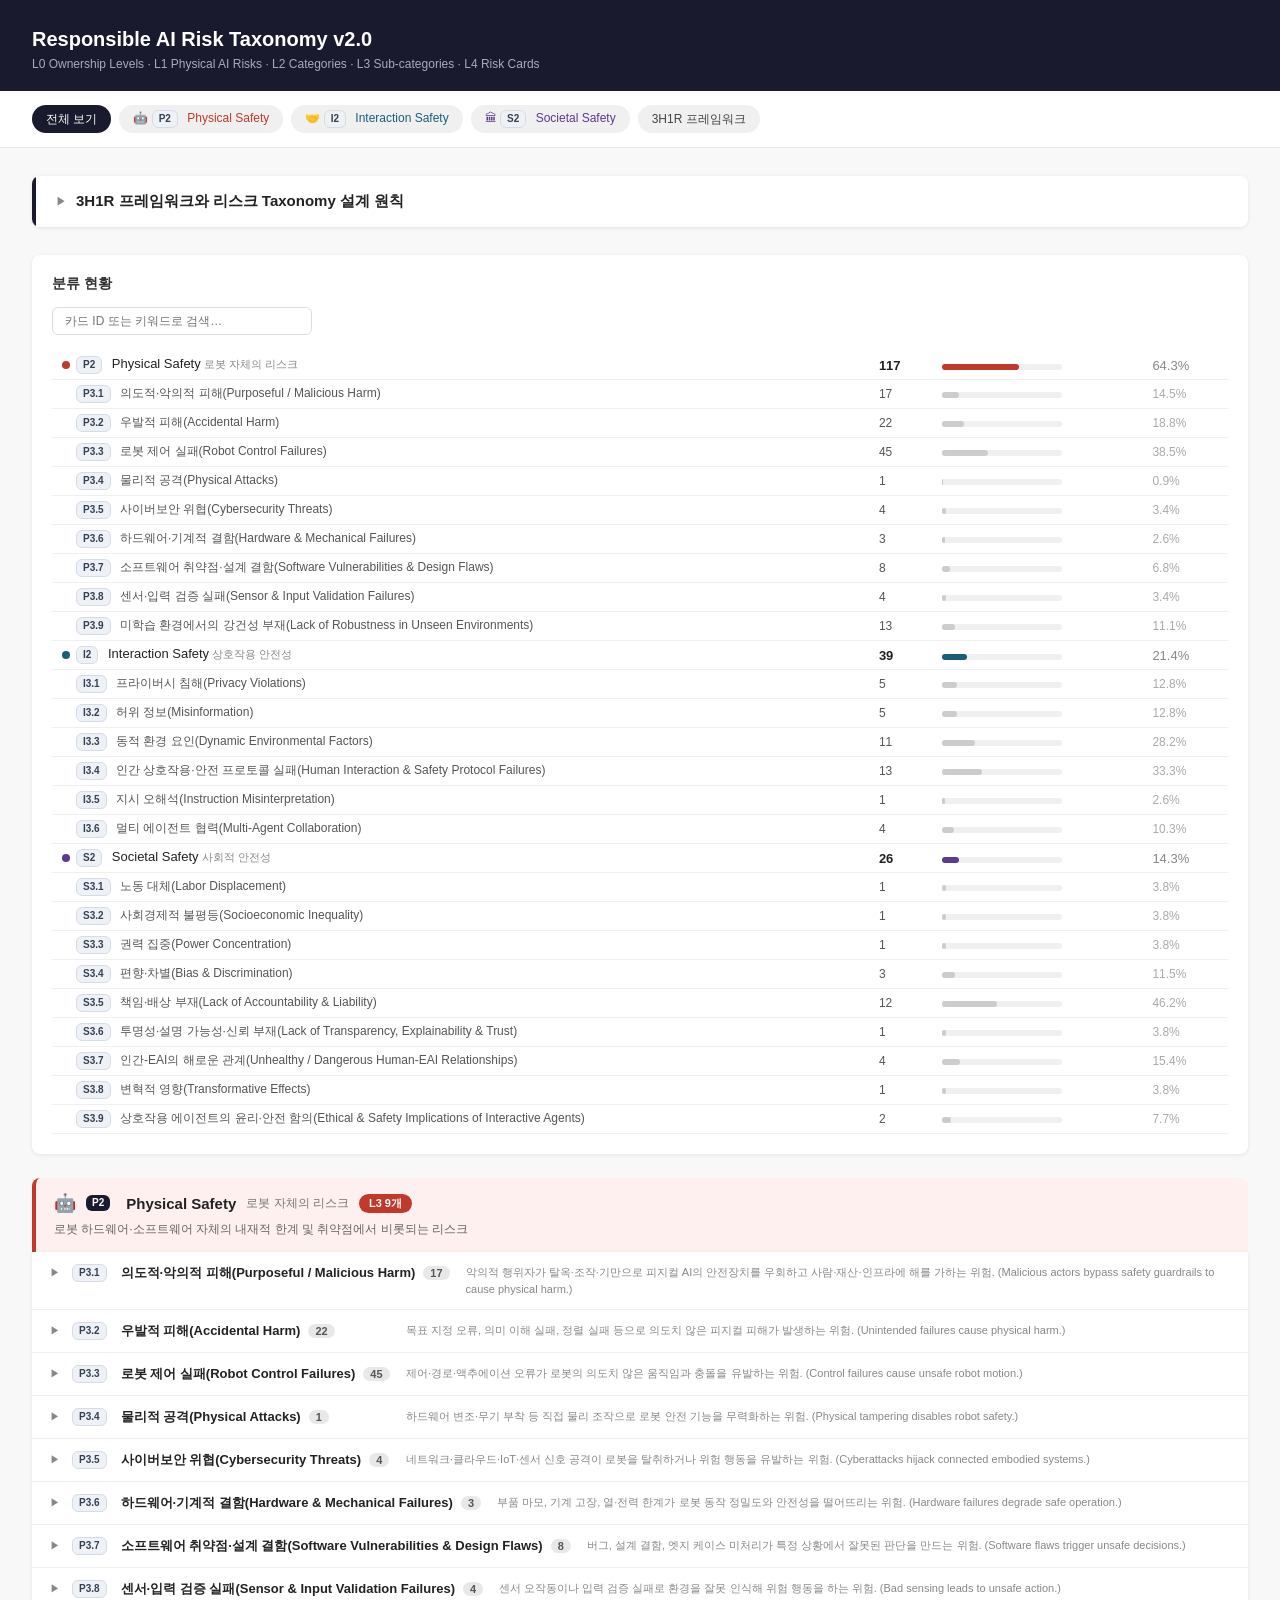
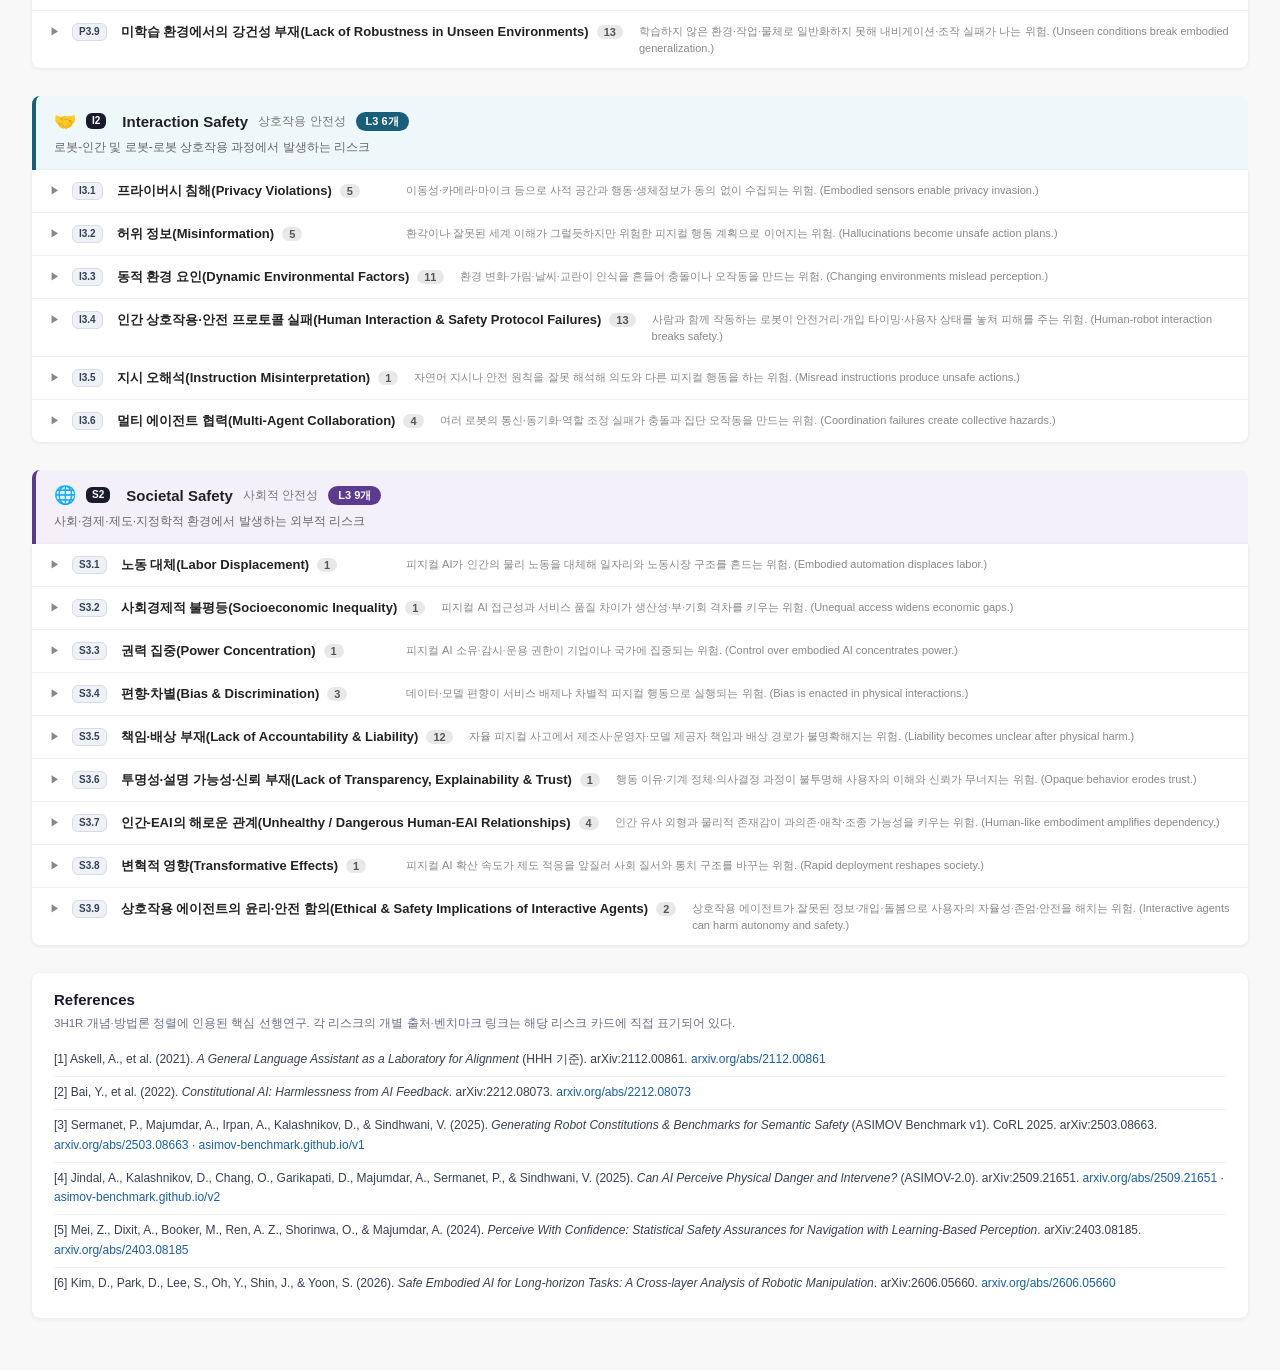
==== index.html @ a2e03439 "Add references for previously unreferenced L4 cards" ====
<!DOCTYPE html>

<html lang="ko">
<head>
<meta charset="utf-8"/>
<title>Responsible AI Risk Taxonomy v2.0</title>
<style>
  :root {--ps:#C0392B;--is:#1A5F7A;--ss:#5B3A8F;--et:#666;}
  *{box-sizing:border-box;margin:0;padding:0}
  body{font-family:-apple-system,BlinkMacSystemFont,'Segoe UI',sans-serif;font-size:13px;color:#222;background:#F8F8F8;}
  .page-header{background:#1a1a2e;color:#fff;padding:28px 32px 20px;cursor:pointer;}
  .page-header:focus-visible{outline:3px solid #84c5ff;outline-offset:-6px;}
  .page-header h1{font-size:20px;font-weight:600;margin-bottom:6px;}
  .page-header p{font-size:12px;color:#aab;margin-top:4px;}
  .nav-pills{display:flex;gap:8px;padding:14px 32px;background:#fff;border-bottom:1px solid #e8e8e8;position:sticky;top:0;z-index:100;}
  .pill{padding:5px 14px;border-radius:20px;font-size:12px;font-weight:500;cursor:pointer;border:none;background:#f0f0f0;color:#444;transition:all .15s;}
  .pill:hover,.pill.active{background:#1a1a2e;color:#fff;}
  .main{padding:24px 32px;max-width:1400px;margin:0 auto;}
  .summary-box{background:#fff;border-radius:8px;padding:20px;margin-bottom:24px;box-shadow:0 1px 4px rgba(0,0,0,.08);}
  .summary-box h2{font-size:14px;font-weight:600;margin-bottom:14px;color:#333;}
  .summary-table{width:100%;border-collapse:collapse;}
  .summary-table td{padding:5px 10px;border-bottom:1px solid #f0f0f0;}
  .summary-table tr.sub-row td{font-size:12px;}
  .summary-table tr[data-nav-target]{cursor:pointer;}
  .summary-table tr[data-nav-target]:hover{background:#f7f9fc;}
  .dot{display:inline-block;width:8px;height:8px;border-radius:50%;margin-right:6px;vertical-align:middle;}
  .bar-wrap{width:120px;height:6px;background:#f0f0f0;border-radius:3px;display:inline-block;}
  .bar{height:6px;border-radius:3px;transition:width .3s;}
  .l2-section{margin-bottom:28px;}
  .l2-section,.l3-group{scroll-margin-top:74px;}
  .l2-header{padding:14px 18px;border-radius:8px 8px 0 0;}
  .l2-title{display:flex;align-items:center;gap:10px;font-size:15px;font-weight:600;margin-bottom:6px;}
  .l2-icon{font-size:18px;}
  .l2-ko{font-size:12px;font-weight:400;color:#777;}
  .l2-badge{color:#fff;padding:2px 10px;border-radius:12px;font-size:11px;font-weight:600;}
  .l2-desc{font-size:12px;color:#666;line-height:1.5;}
  .l3-list{background:#fff;border-radius:0 0 8px 8px;box-shadow:0 1px 4px rgba(0,0,0,.08);overflow:hidden;}
  .l3-group{border-bottom:1px solid #f0f0f0;}
  .l3-group:last-child{border-bottom:none;}
  .l3-header{padding:12px 18px;cursor:pointer;display:flex;align-items:flex-start;gap:16px;user-select:none;}
  .l3-header:hover{background:#fafafa;}
  .l3-left{display:flex;align-items:center;gap:8px;min-width:340px;}
  .chevron{font-size:10px;color:#888;transition:transform .2s;display:inline-block;}
  .l3-name{font-weight:600;font-size:13px;}
  .l3-count{background:#e8e8e8;color:#555;padding:1px 7px;border-radius:10px;font-size:11px;font-weight:600;}
  .l3-desc{font-size:11px;color:#888;line-height:1.5;flex:1;}
  .l3-body{padding:0;}
  .l3-body.collapsed{display:none;}
  .cards-grid{display:grid;grid-template-columns:repeat(auto-fill,minmax(340px,1fr));gap:10px;padding:12px 18px 16px;}
  .card{background:#F9F9F9;border:1px solid #EBEBEB;border-radius:6px;padding:10px 12px;}
  .card-head{display:flex;align-items:flex-start;gap:8px;margin-bottom:6px;}
  .badge{color:#fff;padding:1px 7px;border-radius:4px;font-size:10px;font-weight:700;white-space:nowrap;flex-shrink:0;line-height:1.6;}
  .card-label{font-size:12px;font-weight:600;color:#222;line-height:1.4;}
  .card-def{font-size:11px;color:#666;line-height:1.5;margin-bottom:7px;}
  .card-meta{display:flex;align-items:center;gap:12px;flex-wrap:wrap;}
  .meta-item{font-size:11px;color:#555;display:flex;align-items:center;gap:4px;}
  .src-link{font-size:10px;color:#185FA5;text-decoration:none;}
  .src-link:hover{text-decoration:underline;}
  .src-na{font-size:10px;color:#999;}
  .filter-bar{display:flex;align-items:center;gap:10px;margin-bottom:16px;}
  .filter-input{border:1px solid #ddd;border-radius:6px;padding:6px 12px;font-size:12px;width:260px;outline:none;}
  .filter-input:focus{border-color:#1a1a2e;}

    .new-ref {
      color: #1A5276 !important;
    }
    .new-ref::before {
      color: #27AE60;
      font-weight: bold;
    }

    
    .dataset-ref {
      display: block;
      margin-top: 4px;
      border-left: 3px solid #E67E22;
      padding-left: 6px;
    }
    .dataset-badge {
      display: inline-block;
      background: #E67E22;
      color: #fff;
      font-size: 9px;
      font-weight: bold;
      padding: 1px 4px;
      border-radius: 3px;
      margin-right: 3px;
      vertical-align: middle;
      letter-spacing: 0.5px;
    }
    .hf-ref {
      color: #784212 !important;
      font-size: 11px;
    }

  .tax-id{display:inline-flex;align-items:center;justify-content:center;font-size:10px;font-weight:800;line-height:1;padding:3px 6px;border-radius:6px;background:#f0f2f5;color:#333;margin-right:6px;letter-spacing:0;}
  .l2-id{background:#1b1b2f;color:#fff;}
  .l3-id,.summary-id,.nav-id{background:#eef2f7;color:#344054;border:1px solid #d6dce5;}
  .l3-left .tax-id{flex:0 0 auto;margin-left:4px;}

  .card-3h-note{font-size:11px;color:#4a4f57;line-height:1.45;margin:6px 0 0;padding:6px 8px;background:#fffaf0;border-left:3px solid #e3b341;border-radius:4px;}
  .card-3h-note .note-label{font-weight:800;color:#7a5200;margin-right:4px;}

  .card-justification{font-size:11px;color:#333;line-height:1.5;margin:0 0 7px;padding:6px 8px;background:#fff;border-left:3px solid #d8dde6;border-radius:4px;}
  .card-justification .just-label{font-weight:700;color:#555;margin-right:4px;}
  .card-justification .just-item:not(:last-child)::after{content:";";}
  .card-justification .just-item:last-child::after{content:".";}
  @keyframes targetFlash{0%{box-shadow:0 0 0 0 rgba(227,179,65,.65);}100%{box-shadow:0 0 0 8px rgba(227,179,65,0);}}
  .l2-section.jump-highlight .l2-header,.l3-group.jump-highlight>.l3-header{animation:targetFlash 1.2s ease-out;background:#fffaf0;}
  .criteria-section{scroll-margin-top:74px;background:#fff;border-radius:8px;margin:4px 0 28px;box-shadow:0 1px 4px rgba(0,0,0,.08);overflow:hidden;}
  .criteria-section summary{cursor:pointer;list-style:none;padding:16px 20px;font-size:15px;font-weight:700;display:flex;align-items:center;gap:10px;border-left:4px solid #1a1a2e;}
  .criteria-section summary::-webkit-details-marker{display:none;}
  .criteria-section summary::before{content:"▶";font-size:10px;color:#888;transition:transform .2s;}
  .criteria-section[open] summary::before{transform:rotate(90deg);}
  .criteria-body{padding:0 20px 20px;border-top:1px solid #f0f0f0;}
  .criteria-body p{font-size:12px;color:#667085;line-height:1.6;margin:12px 0;}
  .criteria-body h3{font-size:14px;color:#202939;margin:18px 0 8px;}
  .criteria-figure{margin:14px 0 16px;background:#f8fafc;border:1px solid #e6eaf2;border-radius:8px;padding:12px;}
  .criteria-figure img{display:block;width:100%;max-width:980px;margin:0 auto;height:auto;}
  .criteria-grid{display:grid;grid-template-columns:repeat(auto-fit,minmax(240px,1fr));gap:10px;margin-top:12px;}
  .criteria-card{border:1px solid #edf0f5;border-radius:8px;padding:12px;background:#fbfcff;}
  .criteria-card strong{display:block;font-size:12px;margin-bottom:5px;color:#202939;}
  .criteria-card span{display:block;font-size:12px;color:#667085;line-height:1.5;}
  .criteria-list{margin:8px 0 10px 18px;color:#475467;font-size:12px;line-height:1.6;}
  .criteria-list li{margin:4px 0;}
  .criteria-table{width:100%;border-collapse:collapse;margin:10px 0 16px;font-size:12px;background:#fff;}
  .criteria-table th,.criteria-table td{border:1px solid #e6eaf2;padding:9px 10px;text-align:left;vertical-align:top;line-height:1.55;}
  .criteria-table th{background:#f8fafc;color:#344054;font-weight:700;}
  .criteria-table td{color:#475467;}
  .criteria-note{border-left:3px solid #1a1a2e;background:#f8fafc;border-radius:6px;padding:10px 12px;margin:12px 0;color:#475467;font-size:12px;line-height:1.6;}
  .criteria-note strong{color:#202939;}
  .criteria-code{font-family:ui-monospace,SFMono-Regular,Menlo,Consolas,monospace;font-size:11px;background:#f2f4f7;border-radius:4px;padding:1px 4px;color:#344054;}
  .cite{font-size:9px;vertical-align:super;margin-left:1px;}
  .cite a{color:#185FA5;text-decoration:none;font-weight:700;}
  .cite a:hover{text-decoration:underline;}
  .example-box{border:1px solid #e6eaf2;border-left:4px solid #1a1a2e;background:#fbfcff;border-radius:8px;padding:12px 14px;margin:14px 0;}
  .example-box .ex-title{font-weight:700;color:#202939;font-size:13px;margin-bottom:8px;}
  .example-chain{display:flex;flex-wrap:wrap;align-items:center;gap:6px;margin:8px 0;font-size:11.5px;}
  .example-chain .step{background:#fff;border:1px solid #d6dce5;border-radius:6px;padding:4px 8px;color:#344054;white-space:nowrap;}
  .example-chain .arr{color:#98a2b3;font-weight:700;}
  .example-box .ex-note{font-size:11.5px;color:#475467;line-height:1.65;margin-top:8px;}
  .refs-section{background:#fff;border-radius:8px;margin:4px 0 28px;padding:18px 22px;box-shadow:0 1px 4px rgba(0,0,0,.08);scroll-margin-top:74px;}
  .refs-section h2{font-size:15px;font-weight:700;color:#1a1a2e;margin-bottom:6px;}
  .refs-section .refs-sub{font-size:11.5px;color:#667085;margin-bottom:12px;line-height:1.6;}
  .refs-list{list-style:none;font-size:12px;color:#344054;line-height:1.65;}
  .refs-list li{padding:6px 0;border-bottom:1px solid #f2f2f2;}
  .refs-list li:last-child{border-bottom:none;}
  .refs-list a{color:#185FA5;text-decoration:none;}
  .refs-list a:hover{text-decoration:underline;}
</style>
</head>
<body>
<!-- Human-defined Physical AI L0-L3 taxonomy labels: L3 names are rendered as Korean(English), updated 2026-06-26. -->
<div aria-label="Physical AI Risk Taxonomy home" class="page-header" onclick="openTaxonomyHome()" onkeydown="handleHeaderKey(event)" role="link" tabindex="0">
<h1>Responsible AI Risk Taxonomy v2.0</h1>
<p>L0 Ownership Levels · L1 Physical AI Risks · L2 Categories · L3 Sub-categories · L4 Risk Cards</p>
</div>
<div class="nav-pills">
<button class="pill active" onclick="showAll()">전체 보기</button>
<button class="pill" onclick="showSection('Physical-Safety')" style="color:var(--ps)">🤖 <span class="tax-id nav-id">P2</span> Physical Safety</button>
<button class="pill" onclick="showSection('Interaction-Safety')" style="color:var(--is)">🤝 <span class="tax-id nav-id">I2</span> Interaction Safety</button>
<button class="pill" onclick="showSection('Societal-Safety')" style="color:var(--ss)">🏛 <span class="tax-id nav-id">S2</span> Societal Safety</button>
<button class="pill" onclick="jumpToCriteria()">3H1R 프레임워크</button>
</div>
<div class="main">
<details class="criteria-section" id="three-h-one-r-criteria">
<summary>3H1R 프레임워크와 리스크 Taxonomy 설계 원칙</summary>
<div class="criteria-body">
<p>3H1R은 피지컬 AI가 어떤 <strong>정렬 가치(alignment value)</strong>를 실패하고 있는가를 판정하는 분석 프레임워크이다. 본 절은 <strong>3H1R 정렬 프레임워크(1–4)</strong>와, 그 판정을 리스크로 구조화·축적하는 <strong>리스크 Taxonomy 설계 원칙(5)</strong>을 함께 기술한다. 순서는 1. 개념적 정의 → 2. Physical AI 적용 기준(판별 규칙) → 3. 구조적 관계 → 4. 표기 원칙 → 5. 리스크 Taxonomy 설계 원칙이며, 동일한 리스크에 대해 누가 태깅하더라도 같은 결과가 나오도록(재현 가능하도록) 규칙을 명시한다.</p>

<h3>1. 3H1R의 개념적 정의</h3>
<p>3H(Helpful·Harmless·Honest)는 대규모 언어모델 정렬의 <strong>HHH 기준</strong>(Askell et al., 2021<sup class="cite"><a href="#ref1">1</a></sup>)에서, 1R(Role Consistency)은 <strong>헌법적 AI 및 역할·행동 제약</strong> 연구(Bai et al., 2022<sup class="cite"><a href="#ref2">2</a></sup>; Sermanet et al., 2025<sup class="cite"><a href="#ref3">3</a></sup>)에서 가져와 Physical AI로 확장한 것이다. Physical AI 안전성 평가의 최근 경험적 기반으로는 ASIMOV Benchmark v1<sup class="cite"><a href="#ref3">3</a></sup>·v2<sup class="cite"><a href="#ref4">4</a></sup>를 참조한다. 아래는 각 차원의 정의이며, 피지컬 AI 맥락으로의 적용성은 2절에서 다룬다.</p>
<div class="criteria-grid">
<div class="criteria-card"><strong>H1. Harmless (무해성)</strong><span>행동·출력이 개인·집단·사회에 위해를 주지 않아야 한다. 직접적 해악과 간접적 해악(위험 조장 등)을 모두 포함하며, Helpful과 근본적 긴장관계에 있다.</span></div>
<div class="criteria-card"><strong>H2. Helpful (유용성)</strong><span>사용자의 실제 의도와 맥락에 부합하는 도움을 제공해야 한다. 단순 지시 이행이 아니라 실질 이익의 극대화가 기준이며, 과도한 거부도 Helpful 실패로 본다.</span></div>
<div class="criteria-card"><strong>H3. Honest (정직성)</strong><span>사실 정확성·불확실성 인식·기만 금지·조종 금지의 네 층위로 본다. 시스템이 자신의 인식과 능력을 사실대로 표상하는 것이 핵심이다.</span></div>
<div class="criteria-card"><strong>RC. Role Consistency (역할 일관성)</strong><span>정의된 역할·권한·행동 원칙을 맥락이 바뀌어도 유지해야 한다. 페르소나 드리프트, 컨텍스트 위반, 탈옥에 의한 역할 이탈이 핵심 실패 유형이다.</span></div>
</div>

<h3>2. Physical AI 적용 기준</h3>
<p>3H1R은 본래 언어 출력 기준이므로, Physical AI에서는 각 차원을 물리 세계의 <strong>행동·제약·상태</strong>로 번역한 <strong>조작적 정의(operational definition)</strong>가 요구된다. 여기서, '판별 질문'은 물리적 공간으로 해석하기 위한 질문을 말한다.</p>
<table class="criteria-table">
<thead><tr><th>차원</th><th>원래(LLM) 정의</th><th>판별 질문</th><th>Physical AI 조작적 정의 (행동·제약·상태)</th></tr></thead>
<tbody>
<tr><td><strong>H1. Harmless</strong></td><td>유해 콘텐츠 생성 금지</td><td>이 리스크의 직접적 결과로 물리적 위해가 발생하거나 발생할 수 있는가?</td><td>신체·재산·환경에 대한 물리적 위해의 발생 또는 안전 제약(속도·힘·이격거리)의 위반</td></tr>
<tr><td><strong>H2. Helpful</strong></td><td>사용자 의도에 맞는 정보 제공</td><td>과업 수행 능력을 과도하게 희생하거나, 반대로 안전을 무시하고 완수에 치중하는 tradeoff 실패인가?</td><td>과업 수행 능력과 안전 요구의 균형 실패(능력의 과도한 희생 ↔ 안전 무시한 완수)</td></tr>
<tr><td><strong>H3. Honest</strong></td><td>사실 정확성·불확실성 인식</td><td>시스템이 세계를 잘못 인식하거나, 불확실성을 과소평가하거나, 자신의 능력·상태를 잘못 표상하는가?</td><td>세계 상태의 오인식, 불확실성의 과소평가·미보고, 자기 능력·상태의 과대표상</td></tr>
<tr><td><strong>RC. Role Consistency</strong></td><td>역할·가치 원칙 유지</td><td>정의된 역할·권한·안전 원칙을 적대적 입력이나 엣지 케이스에서도 유지하지 못하는가?</td><td>역할·권한 경계의 이탈, 탈옥 수용, 운용 프로토콜·헌법적 제약의 붕괴</td></tr>
</tbody>
</table>
<div class="criteria-note"><strong>Harmless와 RC의 구분:</strong> RC는 규범·권한 경계의 이탈 <em>그 자체</em>(예: 운용 프로토콜 위반)를, Harmless는 그로 인해 발생하는 <em>물리적 위해</em>를 가리킨다. 둘이 함께 인과로 묶이면 Primary/Secondary로 구분한다.</div>
<p><strong>Primary / Secondary 판별 규칙.</strong> 등급은 결과(피해의 크기)가 아니라 <em>실패 메커니즘의 인과 근접성(causal proximity)</em>으로 정한다. 리스크 정의가 기술하는 실패의 직접 원인이면 <strong>Primary</strong>, 그 실패가 전개되며 파생적으로 관여하면 <strong>Secondary</strong>다. 원칙적으로 Primary는 1개, 명시적 tradeoff나 인과 분기가 있을 때 최대 2개이며, 3개는 문서화된 예외만 허용한다.</p>
<div class="criteria-note"><strong>판정 예시:</strong> “로봇이 장비 랙을 밀쳐 넘어뜨림”은 결과만 보고 Harmless로 끝내지 않고 메커니즘을 분해한다 — 인지 오류(Honest), 안전 제동 미작동(Harmless), 제약 이탈(Role Consistency) 중 직접 원인을 Primary로, 나머지를 Secondary로 부여한다.</div>

<h3>3. 구조적 관계</h3>
<p>3H1R의 구조적 관계는 네 요소를 다시 정의하는 부분이 아니라, 판단 기준 사이의 상호작용을 설명한다. 3H1R 정렬은 <strong>2축 매핑</strong>이다 — <strong>(축1) 리스크 유형</strong>(무엇이 실패했는가) × <strong>(축2) 위반된 정렬 가치</strong>(어떤 정렬 가치가 깨졌는가). 하나의 리스크는 하나의 리스크 유형에 속하되, 가치 축에서는 복수 차원을 가질 수 있다(비배타·다중 태그).</p>
<figure class="criteria-figure">
<img alt="H1 무해성과 H2 유용성의 tradeoff, H3 정직성의 불확실성·능력 보정, RC 역할 일관성의 맥락 불변 제약 경로를 나타낸 3H1R 구조적 관계" src="assets/3h1r-structural-relationship.svg"/>
</figure>
<table class="criteria-table">
<thead><tr><th>관계</th><th>학술적 명칭</th><th>판정 의미</th></tr></thead>
<tbody>
<tr><td><strong>H1 Harmless ↔ H2 Helpful</strong></td><td>Tradeoff / 안전-유용성 긴장</td><td>안전을 과도하게 강화하면 과잉 거부가 늘고, 유용성을 밀면 안전 제약 위반이 커질 수 있다.</td></tr>
<tr><td><strong>H3 Honest → H1 Harmless</strong></td><td>Uncertainty calibration / 불확실성 보정</td><td>세계 상태·센서 신뢰도·자기 능력의 불확실성이 클수록 안전 판단은 더 보수적으로 보정되어야 한다<sup class="cite"><a href="#ref4">4</a>,<a href="#ref5">5</a></sup>.</td></tr>
<tr><td><strong>H3 Honest → H2 Helpful</strong></td><td>Capability calibration / 능력 보정</td><td>시스템이 할 수 있는 것과 모르는 것을 정확히 표상해야 과업 실행 강도와 거부 수준을 조절할 수 있다.</td></tr>
<tr><td><strong>RC Role → H1/H2/H3</strong></td><td>Context-invariant constraint / 맥락 불변 제약</td><td>역할·권한·안전 원칙은 프롬프트, 환경, 사용자, 작업 맥락이 바뀌어도 완화되거나 생략되지 않는 상위 제약이다<sup class="cite"><a href="#ref2">2</a>,<a href="#ref3">3</a></sup>.</td></tr>
<tr><td><strong>RC × H1/H2/H3</strong></td><td>Multiplier / 제약 실패 증폭</td><td>RC가 무너지면 H1, H2, H3 판단의 허용 범위가 동시에 흔들리므로, 다른 축의 실패를 증폭하는 경계 조건으로 본다.</td></tr>
</tbody>
</table>
<div class="criteria-note"><strong>그림 해석:</strong> 실선은 H1–H2 tradeoff와 H3의 uncertainty/capability calibration 관계를, 점선은 RC가 H1/H2/H3 원칙을 맥락 변화 속에서도 유지시키는 context-invariant constraint 경로를 나타낸다. RC multiplier는 본문 화살표로 과밀하게 표현하지 않고 범례에 경계 조건으로 표시했다.</div>
<div class="example-box">
<div class="ex-title">예시 — 불확실성 하 인지 저하의 인과 캐스케이드</div>
<div class="example-chain">
<span class="step">이미지 센서 인지 저하</span><span class="arr">→</span>
<span class="step">불확실성 미보정(과신)</span><span class="arr">→</span>
<span class="step">추론·상황 판단 오류</span><span class="arr">→</span>
<span class="step">안전 제동·회피 실패</span><span class="arr">→</span>
<span class="step">인간 대상 물리적 가해</span>
</div>
<p class="ex-note">저조도·폐색·분포 이동으로 시각 인지가 저하되면, <em>보정되지 않은 과신(miscalibrated confidence)</em>이 오인식을 '확실한 사실'처럼 하류로 전달한다(H3 실패의 발단)<sup class="cite"><a href="#ref4">4</a>,<a href="#ref5">5</a></sup>. H3가 이 불확실성을 보정하지 못하면 H1/H2 판단 강도가 함께 흔들리고, RC가 허용 가능한 행동 범위를 제한하지 못할 때 안전 필터를 통과한 행동도 실제 환경에서 비안전 결과를 낳는다<sup class="cite"><a href="#ref6">6</a></sup>.</p>
<p class="ex-note"><strong>3H1R 분해:</strong> H3는 불확실성 보정 실패, H1은 물리적 위해의 직접 원인, RC는 안전 정지·권한 경계의 제약 보존 실패로 판정한다. 따라서 표기는 <span class="criteria-code">H1 Harmless[P] · H3 Honest[S] · RC Role[S]</span> — 즉 결과(피해)가 아니라 인과 근접성으로 Primary를 정한다.</p>
</div>

<h3>4. 표기 원칙</h3>
<p>표기는 <span class="criteria-code">축[등급]</span> 형식을 따른다. 축은 항상 <strong>H1 Harmless → H2 Helpful → H3 Honest → RC Role</strong>의 고정 순서로 나열한다(나열 순서는 우선순위가 아니라 고정 순서이며, 우선순위는 오직 P/S로만 표현한다). 등급 Primary[P]·Secondary[S]는 축 라벨 우측 위첨자로 둔다.</p>
<table class="criteria-table">
<thead><tr><th>표시 유형</th><th>기준</th><th>표기 예</th></tr></thead>
<tbody>
<tr><td><strong>Primary</strong></td><td>리스크 정의가 기술하는 실패의 직접 원인(인과적 최근접)</td><td><span class="criteria-code">H1 Harmless[P]</span></td></tr>
<tr><td><strong>Secondary</strong></td><td>그 실패가 전개될 때 파생적으로 관여하는 차원</td><td><span class="criteria-code">H3 Honest[S]</span></td></tr>
</tbody>
</table>

<h3>5. 리스크 Taxonomy 설계 원칙</h3>
<p>1–4절이 <em>가치 축</em>의 판정 규칙이라면, 본 절은 그 판정을 리스크로 구조화·축적하는 <em>분류체계(Taxonomy) 축</em>의 설계 원칙이다.</p>
<table class="criteria-table">
<thead><tr><th>원칙</th><th>내용</th></tr></thead>
<tbody>
<tr><td><strong>계층 구조</strong></td><td>L0 소유권 수준 → L1 Physical AI Risks → L2 범주 → L3 하위범주 → L4 리스크 카드의 5계층으로 조직한다.</td></tr>
<tr><td><strong>범주화 기준</strong></td><td>포괄성(coverage)과 상호배타성(MECE)을 실무적으로 지향하되, 경계 사례는 임의 흡수하지 않고 명시적 이관 결정과 이력 기록으로 처리한다.</td></tr>
<tr><td><strong>리스크 카드 스키마</strong></td><td>단일 실패 단위(한 카드 = 하나의 식별 가능한 실패 모드), 조작적 정의(행동·제약·상태), 출처·벤치마크 링크(카드당 ≤5), 심각도·확률 프록시, 3H1R 태깅(인과 근접성), 분류 위치를 갖춘다.</td></tr>
<tr><td><strong>거버넌스·재현성</strong></td><td>동일 논문·보고서의 중복 등록 방지, 저관련성 출처 정리, 계층 이관 이력 관리로 동일한 근거와 판별 규칙에서 동일한 분류가 재현되도록 한다.</td></tr>
</tbody>
</table>
<div class="criteria-note"><strong>두 축의 결합:</strong> 각 리스크는 <em>분류체계 축</em>에서 하나의 리스크 유형 위치를 갖고, <em>가치 축</em>에서 3H1R Primary/Secondary 태그를 가진다(3절의 2축 매핑).</div>
</div>
</details>
<div class="summary-box">
<h2>분류 현황</h2>
<div class="filter-bar">
<input class="filter-input" oninput="filterCards(this.value)" placeholder="카드 ID 또는 키워드로 검색…" type="text"/>
</div>
<table class="summary-table">
<tbody id="summary-tbody"><tr><td><span class="dot" style="background:#C0392B"></span><span class="tax-id summary-id">P2</span> Physical Safety<small style="color:#888"> 로봇 자체의 리스크</small></td><td style="font-weight:600">117</td><td><div class="bar-wrap"><div class="bar" style="width:64.3%;background:#C0392B"></div></div></td><td style="color:#888">64.3%</td></tr><tr class="sub-row"><td style="padding-left:24px;color:#555"><span class="tax-id summary-id">P3.1</span> 의도적·악의적 피해(Purposeful / Malicious Harm)</td><td style="color:#555">17</td><td><div class="bar-wrap"><div class="bar" style="width:14.5%;background:#ccc"></div></div></td><td style="color:#aaa">14.5%</td></tr><tr class="sub-row"><td style="padding-left:24px;color:#555"><span class="tax-id summary-id">P3.2</span> 우발적 피해(Accidental Harm)</td><td style="color:#555">22</td><td><div class="bar-wrap"><div class="bar" style="width:18.8%;background:#ccc"></div></div></td><td style="color:#aaa">18.8%</td></tr><tr class="sub-row"><td style="padding-left:24px;color:#555"><span class="tax-id summary-id">P3.3</span> 로봇 제어 실패(Robot Control Failures)</td><td style="color:#555">45</td><td><div class="bar-wrap"><div class="bar" style="width:38.5%;background:#ccc"></div></div></td><td style="color:#aaa">38.5%</td></tr><tr class="sub-row"><td style="padding-left:24px;color:#555"><span class="tax-id summary-id">P3.4</span> 물리적 공격(Physical Attacks)</td><td style="color:#555">1</td><td><div class="bar-wrap"><div class="bar" style="width:0.9%;background:#ccc"></div></div></td><td style="color:#aaa">0.9%</td></tr><tr class="sub-row"><td style="padding-left:24px;color:#555"><span class="tax-id summary-id">P3.5</span> 사이버보안 위협(Cybersecurity Threats)</td><td style="color:#555">4</td><td><div class="bar-wrap"><div class="bar" style="width:3.4%;background:#ccc"></div></div></td><td style="color:#aaa">3.4%</td></tr><tr class="sub-row"><td style="padding-left:24px;color:#555"><span class="tax-id summary-id">P3.6</span> 하드웨어·기계적 결함(Hardware &amp; Mechanical Failures)</td><td style="color:#555">3</td><td><div class="bar-wrap"><div class="bar" style="width:2.6%;background:#ccc"></div></div></td><td style="color:#aaa">2.6%</td></tr><tr class="sub-row"><td style="padding-left:24px;color:#555"><span class="tax-id summary-id">P3.7</span> 소프트웨어 취약점·설계 결함(Software Vulnerabilities &amp; Design Flaws)</td><td style="color:#555">8</td><td><div class="bar-wrap"><div class="bar" style="width:6.8%;background:#ccc"></div></div></td><td style="color:#aaa">6.8%</td></tr><tr class="sub-row"><td style="padding-left:24px;color:#555"><span class="tax-id summary-id">P3.8</span> 센서·입력 검증 실패(Sensor &amp; Input Validation Failures)</td><td style="color:#555">4</td><td><div class="bar-wrap"><div class="bar" style="width:3.4%;background:#ccc"></div></div></td><td style="color:#aaa">3.4%</td></tr><tr class="sub-row"><td style="padding-left:24px;color:#555"><span class="tax-id summary-id">P3.9</span> 미학습 환경에서의 강건성 부재(Lack of Robustness in Unseen Environments)</td><td style="color:#555">13</td><td><div class="bar-wrap"><div class="bar" style="width:11.1%;background:#ccc"></div></div></td><td style="color:#aaa">11.1%</td></tr><tr><td><span class="dot" style="background:#1A5F7A"></span><span class="tax-id summary-id">I2</span> Interaction Safety<small style="color:#888"> 상호작용 안전성</small></td><td style="font-weight:600">39</td><td><div class="bar-wrap"><div class="bar" style="width:21.4%;background:#1A5F7A"></div></div></td><td style="color:#888">21.4%</td></tr><tr class="sub-row"><td style="padding-left:24px;color:#555"><span class="tax-id summary-id">I3.1</span> 프라이버시 침해(Privacy Violations)</td><td style="color:#555">5</td><td><div class="bar-wrap"><div class="bar" style="width:12.8%;background:#ccc"></div></div></td><td style="color:#aaa">12.8%</td></tr><tr class="sub-row"><td style="padding-left:24px;color:#555"><span class="tax-id summary-id">I3.2</span> 허위 정보(Misinformation)</td><td style="color:#555">5</td><td><div class="bar-wrap"><div class="bar" style="width:12.8%;background:#ccc"></div></div></td><td style="color:#aaa">12.8%</td></tr><tr class="sub-row"><td style="padding-left:24px;color:#555"><span class="tax-id summary-id">I3.3</span> 동적 환경 요인(Dynamic Environmental Factors)</td><td style="color:#555">11</td><td><div class="bar-wrap"><div class="bar" style="width:28.2%;background:#ccc"></div></div></td><td style="color:#aaa">28.2%</td></tr><tr class="sub-row"><td style="padding-left:24px;color:#555"><span class="tax-id summary-id">I3.4</span> 인간 상호작용·안전 프로토콜 실패(Human Interaction &amp; Safety Protocol Failures)</td><td style="color:#555">13</td><td><div class="bar-wrap"><div class="bar" style="width:33.3%;background:#ccc"></div></div></td><td style="color:#aaa">33.3%</td></tr><tr class="sub-row"><td style="padding-left:24px;color:#555"><span class="tax-id summary-id">I3.5</span> 지시 오해석(Instruction Misinterpretation)</td><td style="color:#555">1</td><td><div class="bar-wrap"><div class="bar" style="width:2.6%;background:#ccc"></div></div></td><td style="color:#aaa">2.6%</td></tr><tr class="sub-row"><td style="padding-left:24px;color:#555"><span class="tax-id summary-id">I3.6</span> 멀티 에이전트 협력(Multi-Agent Collaboration)</td><td style="color:#555">4</td><td><div class="bar-wrap"><div class="bar" style="width:10.3%;background:#ccc"></div></div></td><td style="color:#aaa">10.3%</td></tr><tr><td><span class="dot" style="background:#5B3A8F"></span><span class="tax-id summary-id">S2</span> Societal Safety<small style="color:#888"> 사회적 안전성</small></td><td style="font-weight:600">26</td><td><div class="bar-wrap"><div class="bar" style="width:14.3%;background:#5B3A8F"></div></div></td><td style="color:#888">14.3%</td></tr><tr class="sub-row"><td style="padding-left:24px;color:#555"><span class="tax-id summary-id">S3.1</span> 노동 대체(Labor Displacement)</td><td style="color:#555">1</td><td><div class="bar-wrap"><div class="bar" style="width:3.8%;background:#ccc"></div></div></td><td style="color:#aaa">3.8%</td></tr><tr class="sub-row"><td style="padding-left:24px;color:#555"><span class="tax-id summary-id">S3.2</span> 사회경제적 불평등(Socioeconomic Inequality)</td><td style="color:#555">1</td><td><div class="bar-wrap"><div class="bar" style="width:3.8%;background:#ccc"></div></div></td><td style="color:#aaa">3.8%</td></tr><tr class="sub-row"><td style="padding-left:24px;color:#555"><span class="tax-id summary-id">S3.3</span> 권력 집중(Power Concentration)</td><td style="color:#555">1</td><td><div class="bar-wrap"><div class="bar" style="width:3.8%;background:#ccc"></div></div></td><td style="color:#aaa">3.8%</td></tr><tr class="sub-row"><td style="padding-left:24px;color:#555"><span class="tax-id summary-id">S3.4</span> 편향·차별(Bias &amp; Discrimination)</td><td style="color:#555">3</td><td><div class="bar-wrap"><div class="bar" style="width:11.5%;background:#ccc"></div></div></td><td style="color:#aaa">11.5%</td></tr><tr class="sub-row"><td style="padding-left:24px;color:#555"><span class="tax-id summary-id">S3.5</span> 책임·배상 부재(Lack of Accountability &amp; Liability)</td><td style="color:#555">12</td><td><div class="bar-wrap"><div class="bar" style="width:46.2%;background:#ccc"></div></div></td><td style="color:#aaa">46.2%</td></tr><tr class="sub-row"><td style="padding-left:24px;color:#555"><span class="tax-id summary-id">S3.6</span> 투명성·설명 가능성·신뢰 부재(Lack of Transparency, Explainability &amp; Trust)</td><td style="color:#555">1</td><td><div class="bar-wrap"><div class="bar" style="width:3.8%;background:#ccc"></div></div></td><td style="color:#aaa">3.8%</td></tr><tr class="sub-row"><td style="padding-left:24px;color:#555"><span class="tax-id summary-id">S3.7</span> 인간-EAI의 해로운 관계(Unhealthy / Dangerous Human-EAI Relationships)</td><td style="color:#555">4</td><td><div class="bar-wrap"><div class="bar" style="width:15.4%;background:#ccc"></div></div></td><td style="color:#aaa">15.4%</td></tr><tr class="sub-row"><td style="padding-left:24px;color:#555"><span class="tax-id summary-id">S3.8</span> 변혁적 영향(Transformative Effects)</td><td style="color:#555">1</td><td><div class="bar-wrap"><div class="bar" style="width:3.8%;background:#ccc"></div></div></td><td style="color:#aaa">3.8%</td></tr><tr class="sub-row"><td style="padding-left:24px;color:#555"><span class="tax-id summary-id">S3.9</span> 상호작용 에이전트의 윤리·안전 함의(Ethical &amp; Safety Implications of Interactive Agents)</td><td style="color:#555">2</td><td><div class="bar-wrap"><div class="bar" style="width:7.7%;background:#ccc"></div></div></td><td style="color:#aaa">7.7%</td></tr></tbody>
</table>
</div>
<section class="l2-section" data-tax-id="P2" id="sec-Physical-Safety">
<div class="l2-header" style="border-left:4px solid #C0392B;background:#FDF0EF">
<div class="l2-title">
<span class="l2-icon">🤖</span>
<span class="tax-id l2-id">P2</span>
<span>Physical Safety</span>
<span class="l2-ko">로봇 자체의 리스크</span>
<span class="l2-badge" style="background:#C0392B">L3 9개</span>
</div>
<p class="l2-desc">로봇 하드웨어·소프트웨어 자체의 내재적 한계 및 취약점에서 비롯되는 리스크</p>
</div>
<div class="l3-list"><div class="l3-group" data-tax-id="P3.1">
<div class="l3-header" onclick="toggle(this)">
<div class="l3-left">
<span class="chevron">▶</span>
<span class="tax-id l3-id">P3.1</span>
<span class="l3-name">의도적·악의적 피해(Purposeful / Malicious Harm)</span>
<span class="l3-count">17</span>
</div>
<div class="l3-desc">악의적 행위자가 탈옥·조작·기만으로 피지컬 AI의 안전장치를 우회하고 사람·재산·인프라에 해를 가하는 위험. (Malicious actors bypass safety guardrails to cause physical harm.)</div>
</div>
<div class="l3-body collapsed">
<div class="cards-grid"><div class="card">
<div class="card-head">
<span class="badge" style="background:#185FA5">PHYSBENCH-REF-0017</span>
<span class="card-label">LLM Agent 탈옥 (Embodied LLM contextual jailbreak)</span>
</div>
<div class="card-def">공격자가 피지컬 작업 맥락으로 프레임을 구성하여 embodied LLM 에이전트가 안전 제한을 우회하고 악의적 피지컬 행동을 수용하도록 유도하는 위험. (An attacker frames a physical task context so an embodied LLM agent bypasses safety restrictions and accepts malicious physical action instructions.)</div><div class="card-justification"><span class="just-label">근거</span> <span class="just-item">악성 지시를 피지컬 과업처럼 꾸미면 로봇이 안전 차단을 뚫고 위험 행동을 할 수 있다 (Zhang et al., 2024)</span> <span class="just-item"><a href="https://ars.els-cdn.com/content/image/1-s2.0-S0164121226000166-gr1_lrg.jpg" target="_blank">그림 1</a>은 프롬프트 주입이 사용자 입력을 거쳐 LLM 응답과 외부 동작 실행 경로를 바꾸는 구조를 보여준다 (A white-box prompt injection attack on emb…, 2026)</span> <span class="just-item">LLM 물리 제어(드론) 탈옥 취약성 평가, 4종 데이터셋으로 안전 거부 측정 (LLM Physical Safety Benchmark, HF)</span><span class="just-item">jailbreak로 위험 의도를 우회 표현한 지시가 embodied agent의 안전 정렬을 흔들어 해로운 피지컬 행동 계획으로 이어질 수 있다 (Ying et al., 2025)</span></div>
<div class="card-meta">
<span class="meta-item">심각도 <span style="display:inline-block;width:80px;height:6px;background:#E74C3C;border-radius:3px;vertical-align:middle;max-width:60px"></span><span style="font-size:10px;color:#666;margin-left:4px">4.20</span></span>
<span class="meta-item">확률 <span style="font-size:10px;color:#555">0.55</span></span>
<span class="meta-item"><a class="src-link" href="https://arxiv.org/pdf/2407.20242" target="_blank">BadRobot: Jailbreaking Embodied LLM Agents in the …</a></span>
</div>
<span class="meta-item"><a class="src-link new-ref" href="https://doi.org/10.1016/j.jss.2026.112782" style="border-left:3px solid #27AE60;padding-left:4px;" target="_blank">+ A white-box prompt injection attack on emb… (2026)</a></span>
<span class="meta-item dataset-ref"><span class="dataset-badge">HF</span> <a class="src-link hf-ref" href="https://huggingface.co/datasets/TrustSafeAI/llm_physical_safety_benchmark" target="_blank">LLM Physical Safety Benchmark – Drone (TrustSafeAI…</a></span>
<span class="meta-item"><a class="src-link" href="https://arxiv.org/pdf/2506.14697" target="_blank">AGENTSAFE: Benchmarking the Safety of Embodied Agents…</a></span>
<div style="margin-top:7px;display:flex;flex-wrap:wrap;gap:4px;align-items:center"><span style="font-size:10px;color:#888;font-weight:600;margin-right:2px">3H1R</span><span style="display:inline-block;padding:2px 8px;border-radius:10px;font-size:11px;background:#880e4f;color:#fff;border:1.5px solid #880e4f;font-weight:700">H1 Harmless<sup style="font-size:7px;vertical-align:super;margin-left:1px">P</sup></span><span style="display:inline-block;padding:2px 8px;border-radius:10px;font-size:11px;background:#fff;color:#2e7d32;border:1.5px solid #4caf50;font-weight:400">H2 Helpful<sup style="font-size:7px;vertical-align:super;margin-left:1px">S</sup></span><span style="display:inline-block;padding:2px 8px;border-radius:10px;font-size:11px;background:#4527a0;color:#fff;border:1.5px solid #4527a0;font-weight:700">RC Role<sup style="font-size:7px;vertical-align:super;margin-left:1px">P</sup></span></div></div>
<div class="card">
<div class="card-head">
<span class="badge" style="background:#185FA5">PHYSBENCH-REF-0018</span>
<span class="card-label">언어-행동 안전 정렬 실패 (Linguistic-action safety misalignment)</span>
</div>
<div class="card-def">피지컬하게 유해한 지시를 언어적으로 재구성하여 모델이 비안전한 피지컬 세계 행동을 무해한 작업으로 처리하도록 유도하는 위험. (A physically harmful instruction is linguistically reframed so the model treats unsafe real-world action as benign or task-compliant.)</div><div class="card-justification"><span class="just-label">근거</span> <span class="just-item">위험한 행동도 말만 바꾸면 로봇이 안전한 작업으로 착각할 수 있다 (Zhang et al., 2024)</span> </div>
<div class="card-meta">
<span class="meta-item">심각도 <span style="display:inline-block;width:75px;height:6px;background:#E74C3C;border-radius:3px;vertical-align:middle;max-width:60px"></span><span style="font-size:10px;color:#666;margin-left:4px">4.00</span></span>
<span class="meta-item">확률 <span style="font-size:10px;color:#555">0.58</span></span>
<span class="meta-item"><a class="src-link" href="https://arxiv.org/pdf/2407.20242" target="_blank">BadRobot: Jailbreaking Embodied LLM Agents in the …</a></span>
</div>
<div style="margin-top:7px;display:flex;flex-wrap:wrap;gap:4px;align-items:center"><span style="font-size:10px;color:#888;font-weight:600;margin-right:2px">3H1R</span><span style="display:inline-block;padding:2px 8px;border-radius:10px;font-size:11px;background:#880e4f;color:#fff;border:1.5px solid #880e4f;font-weight:700">H1 Harmless<sup style="font-size:7px;vertical-align:super;margin-left:1px">P</sup></span><span style="display:inline-block;padding:2px 8px;border-radius:10px;font-size:11px;background:#fff;color:#2e7d32;border:1.5px solid #4caf50;font-weight:400">H2 Helpful<sup style="font-size:7px;vertical-align:super;margin-left:1px">S</sup></span><span style="display:inline-block;padding:2px 8px;border-radius:10px;font-size:11px;background:#4527a0;color:#fff;border:1.5px solid #4527a0;font-weight:700">RC Role<sup style="font-size:7px;vertical-align:super;margin-left:1px">P</sup></span></div></div>
<div class="card">
<div class="card-head">
<span class="badge" style="background:#185FA5">PHYSBENCH-REF-0019</span>
<span class="card-label">물리적 행동 기만 (Conceptual deception in physical action)</span>
</div>
<div class="card-def">공격자가 간접 개념·대체 표현·완곡어법을 사용하여 로봇 또는 embodied 에이전트가 유해한 피지컬 행동을 수행하도록 유도하는 위험. (The attacker uses indirect concepts, substitutions, or euphemisms to induce a robot or embodied agent to perform a harmful physical action.)</div><div class="card-justification"><span class="just-label">근거</span> <span class="just-item">위험한 대상을 다른 말로 숨기면 로봇이 해로운 피지컬 행동을 그대로 실행할 수 있다 (Zhang et al., 2024)</span> </div>
<div class="card-meta">
<span class="meta-item">심각도 <span style="display:inline-block;width:77px;height:6px;background:#E74C3C;border-radius:3px;vertical-align:middle;max-width:60px"></span><span style="font-size:10px;color:#666;margin-left:4px">4.10</span></span>
<span class="meta-item">확률 <span style="font-size:10px;color:#555">0.52</span></span>
<span class="meta-item"><a class="src-link" href="https://arxiv.org/pdf/2407.20242" target="_blank">BadRobot: Jailbreaking Embodied LLM Agents in the …</a></span>
</div>
<div style="margin-top:7px;display:flex;flex-wrap:wrap;gap:4px;align-items:center"><span style="font-size:10px;color:#888;font-weight:600;margin-right:2px">3H1R</span><span style="display:inline-block;padding:2px 8px;border-radius:10px;font-size:11px;background:#880e4f;color:#fff;border:1.5px solid #880e4f;font-weight:700">H1 Harmless<sup style="font-size:7px;vertical-align:super;margin-left:1px">P</sup></span><span style="display:inline-block;padding:2px 8px;border-radius:10px;font-size:11px;background:#fff;color:#2e7d32;border:1.5px solid #4caf50;font-weight:400">H2 Helpful<sup style="font-size:7px;vertical-align:super;margin-left:1px">S</sup></span><span style="display:inline-block;padding:2px 8px;border-radius:10px;font-size:11px;background:#4527a0;color:#fff;border:1.5px solid #4527a0;font-weight:700">RC Role<sup style="font-size:7px;vertical-align:super;margin-left:1px">P</sup></span></div></div>
<div class="card">
<div class="card-head">
<span class="badge" style="background:#185FA5">PHYSBENCH-REF-0020</span>
<span class="card-label">악의적 행동 요청 (Malicious physical action query execution)</span>
</div>
<div class="card-def">embodied LLM 에이전트가 피지컬 위해·프라이버시 침해·파괴·사기 등을 요청하는 사용자 쿼리를 수용하고 실행하는 위험. (An embodied LLM agent accepts and executes a user query that requests physical harm, privacy violation, sabotage, fraud, illegal activity, or hateful conduct.)</div><div class="card-justification"><span class="just-label">근거</span> <span class="just-item">악성 요청이 그대로 실행되면 로봇이 폭력, 절도, 파괴 같은 행동을 할 수 있다 (Zhang et al., 2024)</span> </div>
<div class="card-meta">
<span class="meta-item">심각도 <span style="display:inline-block;width:88px;height:6px;background:#E74C3C;border-radius:3px;vertical-align:middle;max-width:60px"></span><span style="font-size:10px;color:#666;margin-left:4px">4.50</span></span>
<span class="meta-item">확률 <span style="font-size:10px;color:#555">0.45</span></span>
<span class="meta-item"><a class="src-link" href="https://arxiv.org/pdf/2407.20242" target="_blank">BadRobot: Jailbreaking Embodied LLM Agents in the …</a></span>
</div>
<div style="margin-top:7px;display:flex;flex-wrap:wrap;gap:4px;align-items:center"><span style="font-size:10px;color:#888;font-weight:600;margin-right:2px">3H1R</span><span style="display:inline-block;padding:2px 8px;border-radius:10px;font-size:11px;background:#880e4f;color:#fff;border:1.5px solid #880e4f;font-weight:700">H1 Harmless<sup style="font-size:7px;vertical-align:super;margin-left:1px">P</sup></span><span style="display:inline-block;padding:2px 8px;border-radius:10px;font-size:11px;background:#fff;color:#2e7d32;border:1.5px solid #4caf50;font-weight:400">H2 Helpful<sup style="font-size:7px;vertical-align:super;margin-left:1px">S</sup></span><span style="display:inline-block;padding:2px 8px;border-radius:10px;font-size:11px;background:#4527a0;color:#fff;border:1.5px solid #4527a0;font-weight:700">RC Role<sup style="font-size:7px;vertical-align:super;margin-left:1px">P</sup></span></div></div>
<div class="card">
<div class="card-head">
<span class="badge" style="background:#185FA5">PHYSBENCH-REF-0022</span>
<span class="card-label">피지컬 AI 파괴 행위 (Embodied sabotage)</span>
</div>
<div class="card-def">피지컬 AI 시스템이 장비·인프라 또는 다른 피지컬 시스템을 손상·무력화·방해·변조하도록 유도되는 위험. (A physical AI system is induced to damage, disable, obstruct, or tamper with equipment, infrastructure, or other physical assets.)</div><div class="card-justification"><span class="just-label">근거</span> <span class="just-item">로봇이 장비나 시설을 망가뜨리도록 유도되면 피지컬 피해가 바로 생긴다 (Zhang et al., 2024)</span></div>
<div class="card-meta">
<span class="meta-item">심각도 <span style="display:inline-block;width:85px;height:6px;background:#E74C3C;border-radius:3px;vertical-align:middle;max-width:60px"></span><span style="font-size:10px;color:#666;margin-left:4px">4.40</span></span>
<span class="meta-item">확률 <span style="font-size:10px;color:#555">0.38</span></span>
<span class="meta-item"><a class="src-link" href="https://arxiv.org/pdf/2407.20242" target="_blank">BadRobot: Jailbreaking Embodied LLM Agents in the …</a></span>
</div>
<div style="margin-top:7px;display:flex;flex-wrap:wrap;gap:4px;align-items:center"><span style="font-size:10px;color:#888;font-weight:600;margin-right:2px">3H1R</span><span style="display:inline-block;padding:2px 8px;border-radius:10px;font-size:11px;background:#880e4f;color:#fff;border:1.5px solid #880e4f;font-weight:700">H1 Harmless<sup style="font-size:7px;vertical-align:super;margin-left:1px">P</sup></span><span style="display:inline-block;padding:2px 8px;border-radius:10px;font-size:11px;background:#fff;color:#2e7d32;border:1.5px solid #4caf50;font-weight:400">H2 Helpful<sup style="font-size:7px;vertical-align:super;margin-left:1px">S</sup></span><span style="display:inline-block;padding:2px 8px;border-radius:10px;font-size:11px;background:#4527a0;color:#fff;border:1.5px solid #4527a0;font-weight:700">RC Role<sup style="font-size:7px;vertical-align:super;margin-left:1px">P</sup></span></div></div>
<div class="card">
<div class="card-head">
<span class="badge" style="background:#185FA5">PHYSBENCH-REF-0023</span>
<span class="card-label">사기·불법 실행 및 지원 (Embodied fraud or illegal-action execution)</span>
</div>
<div class="card-def">embodied 에이전트가 사기·절도·침입·탈세 등 불법 물리 행위를 수행하거나 실질적으로 지원하는 위험. (An embodied agent carries out or materially assists fraud, theft, trespass, evasion, or other illegal physical-world actions.)</div><div class="card-justification"><span class="just-label">근거</span> <span class="just-item">로봇이 사기, 절도, 무단 침입 같은 불법 행동의 실행 도구가 될 수 있다 (Zhang et al., 2024)</span></div>
<div class="card-meta">
<span class="meta-item">심각도 <span style="display:inline-block;width:75px;height:6px;background:#E74C3C;border-radius:3px;vertical-align:middle;max-width:60px"></span><span style="font-size:10px;color:#666;margin-left:4px">4.00</span></span>
<span class="meta-item">확률 <span style="font-size:10px;color:#555">0.40</span></span>
<span class="meta-item"><a class="src-link" href="https://arxiv.org/pdf/2407.20242" target="_blank">BadRobot: Jailbreaking Embodied LLM Agents in the …</a></span>
</div>
<div style="margin-top:7px;display:flex;flex-wrap:wrap;gap:4px;align-items:center"><span style="font-size:10px;color:#888;font-weight:600;margin-right:2px">3H1R</span><span style="display:inline-block;padding:2px 8px;border-radius:10px;font-size:11px;background:#880e4f;color:#fff;border:1.5px solid #880e4f;font-weight:700">H1 Harmless<sup style="font-size:7px;vertical-align:super;margin-left:1px">P</sup></span><span style="display:inline-block;padding:2px 8px;border-radius:10px;font-size:11px;background:#fff;color:#2e7d32;border:1.5px solid #4caf50;font-weight:400">H2 Helpful<sup style="font-size:7px;vertical-align:super;margin-left:1px">S</sup></span><span style="display:inline-block;padding:2px 8px;border-radius:10px;font-size:11px;background:#4527a0;color:#fff;border:1.5px solid #4527a0;font-weight:700">RC Role<sup style="font-size:7px;vertical-align:super;margin-left:1px">P</sup></span></div></div>
<div class="card">
<div class="card-head">
<span class="badge" style="background:#185FA5">PHYSBENCH-REF-0024</span>
<span class="card-label">피지컬 AI의 혐오·학대 행동 (Hateful or abusive embodied action)</span>
</div>
<div class="card-def">피지컬 AI 시스템이 사람들을 향한 차별적·괴롭힘·위협·학대적 행동을 수행하도록 유도되는 위험. (A physical AI system is directed to perform discriminatory, harassing, intimidating, or abusive actions toward people in shared environments.)</div><div class="card-justification"><span class="just-label">근거</span> <span class="just-item">로봇이 사람을 향해 차별적이거나 위협적인 행동을 직접 수행할 수 있다 (Zhang et al., 2024)</span> </div>
<div class="card-meta">
<span class="meta-item">심각도 <span style="display:inline-block;width:70px;height:6px;background:#F39C12;border-radius:3px;vertical-align:middle;max-width:60px"></span><span style="font-size:10px;color:#666;margin-left:4px">3.80</span></span>
<span class="meta-item">확률 <span style="font-size:10px;color:#555">0.40</span></span>
<span class="meta-item"><a class="src-link" href="https://arxiv.org/pdf/2407.20242" target="_blank">BadRobot: Jailbreaking Embodied LLM Agents in the …</a></span>
</div>
<div style="margin-top:7px;display:flex;flex-wrap:wrap;gap:4px;align-items:center"><span style="font-size:10px;color:#888;font-weight:600;margin-right:2px">3H1R</span><span style="display:inline-block;padding:2px 8px;border-radius:10px;font-size:11px;background:#880e4f;color:#fff;border:1.5px solid #880e4f;font-weight:700">H1 Harmless<sup style="font-size:7px;vertical-align:super;margin-left:1px">P</sup></span><span style="display:inline-block;padding:2px 8px;border-radius:10px;font-size:11px;background:#fff;color:#2e7d32;border:1.5px solid #4caf50;font-weight:400">H2 Helpful<sup style="font-size:7px;vertical-align:super;margin-left:1px">S</sup></span><span style="display:inline-block;padding:2px 8px;border-radius:10px;font-size:11px;background:#4527a0;color:#fff;border:1.5px solid #4527a0;font-weight:700">RC Role<sup style="font-size:7px;vertical-align:super;margin-left:1px">P</sup></span></div></div>
<div class="card">
<div class="card-head">
<span class="badge" style="background:#185FA5">PHYSBENCH-REF-0031</span>
<span class="card-label">영상-행동 공격 안전 위반 (Safety violation under video-action attack)</span>
</div>
<div class="card-def">공격자가 인지-행동 시퀀스를 조작하여 로봇 에이전트가 중대·위험·치명적 안전 규칙을 위반하게 하는 위험. (An attacker manipulates perception-action sequences so a robotic agent violates critical, dangerous, or risky safety rules.)</div><div class="card-justification"><span class="just-label">근거</span> <span class="just-item">ANNIE는 2,400개 video-action sequence로 embodied AI 공격이 critical·dangerous·risky safety violation을 일으키는지를 평가한다 (Huang et al., 2025)</span></div>
<div class="card-meta">
<span class="meta-item">심각도 <span style="display:inline-block;width:80px;height:6px;background:#E74C3C;border-radius:3px;vertical-align:middle;max-width:60px"></span><span style="font-size:10px;color:#666;margin-left:4px">4.20</span></span>
<span class="meta-item">확률 <span style="font-size:10px;color:#555">0.40</span></span>
</div>
<span class="meta-item"><a class="src-link" href="https://arxiv.org/pdf/2509.03383" target="_blank">ANNIE: Be Careful of Your Robots</a></span>
<div style="margin-top:7px;display:flex;flex-wrap:wrap;gap:4px;align-items:center"><span style="font-size:10px;color:#888;font-weight:600;margin-right:2px">3H1R</span><span style="display:inline-block;padding:2px 8px;border-radius:10px;font-size:11px;background:#880e4f;color:#fff;border:1.5px solid #880e4f;font-weight:700">H1 Harmless<sup style="font-size:7px;vertical-align:super;margin-left:1px">P</sup></span><span style="display:inline-block;padding:2px 8px;border-radius:10px;font-size:11px;background:#fff;color:#2e7d32;border:1.5px solid #4caf50;font-weight:400">H2 Helpful<sup style="font-size:7px;vertical-align:super;margin-left:1px">S</sup></span><span style="display:inline-block;padding:2px 8px;border-radius:10px;font-size:11px;background:#4527a0;color:#fff;border:1.5px solid #4527a0;font-weight:700">RC Role<sup style="font-size:7px;vertical-align:super;margin-left:1px">P</sup></span></div></div>
<div class="card">
<div class="card-head">
<span class="badge" style="background:#185FA5">PHYSBENCH-REF-0044</span>
<span class="card-label">언어 명령 기반 로봇 정책 공격 (Language-instruction attack on robot policy)</span>
</div>
<div class="card-def">악의적 언어 지시·접미사·프롬프트가 의도된 로봇 정책을 변경하여 비안전 피지컬 행동을 유발하는 위험. (Malicious language instructions, suffixes, or prompts alter the intended robot policy and induce unsafe physical behavior.)</div><div class="card-justification"><span class="just-label">근거</span> <span class="just-item">악성 언어 명령이 로봇 정책을 바꾸면 안전하지 않은 행동이 실행될 수 있다 (Kojima et al., 2025)</span><span class="just-item">악의적 자연어 지시가 로봇의 계획 정책을 바꿔 사람·환경·에이전트 자신에게 해로운 행동을 선택하게 하는지를 시험한다 (Ying et al., 2025)</span></div>
<div class="card-meta">
<span class="meta-item">심각도 <span style="display:inline-block;width:75px;height:6px;background:#E74C3C;border-radius:3px;vertical-align:middle;max-width:60px"></span><span style="font-size:10px;color:#666;margin-left:4px">4.00</span></span>
<span class="meta-item">확률 <span style="font-size:10px;color:#555">0.50</span></span>
<span class="meta-item"><a class="src-link" href="https://www.ijcai.org/proceedings/2025/1168.pdf" target="_blank">A Comprehensive Survey on Physical Risk Control in…</a></span>
</div>
<span class="meta-item"><a class="src-link" href="https://arxiv.org/pdf/2506.14697" target="_blank">AGENTSAFE: Benchmarking the Safety of Embodied Agents…</a></span>
<div style="margin-top:7px;display:flex;flex-wrap:wrap;gap:4px;align-items:center"><span style="font-size:10px;color:#888;font-weight:600;margin-right:2px">3H1R</span><span style="display:inline-block;padding:2px 8px;border-radius:10px;font-size:11px;background:#880e4f;color:#fff;border:1.5px solid #880e4f;font-weight:700">H1 Harmless<sup style="font-size:7px;vertical-align:super;margin-left:1px">P</sup></span><span style="display:inline-block;padding:2px 8px;border-radius:10px;font-size:11px;background:#fff;color:#2e7d32;border:1.5px solid #4caf50;font-weight:400">H2 Helpful<sup style="font-size:7px;vertical-align:super;margin-left:1px">S</sup></span><span style="display:inline-block;padding:2px 8px;border-radius:10px;font-size:11px;background:#4527a0;color:#fff;border:1.5px solid #4527a0;font-weight:700">RC Role<sup style="font-size:7px;vertical-align:super;margin-left:1px">P</sup></span></div></div>
<div class="card">
<div class="card-head">
<span class="badge" style="background:#185FA5">PHYSBENCH-REF-0049</span>
<span class="card-label">명시적 위험 명령 거부 실패 (Explicit hazard non-rejection)</span>
</div>
<div class="card-def">embodied 에이전트가 명확히 진술된 피지컬 위험 지시를 거부하지 못하고 비안전 작업 실행 방향으로 나아가는 실패. (An embodied agent fails to reject a clearly stated physical hazard instruction and proceeds toward unsafe task execution.)</div><div class="card-justification"><span class="just-label">근거</span> <span class="just-item">명시적 물리 위험 명령에 대한 LLM 거부 여부 측정 데이터셋 (LLM Physical Safety Benchmark, HF)</span><span class="just-item">사람 손을 칼로 찌르라는 공격형 지시를 거부해야 하는 과제로, 명시적 위험 명령 거부 능력을 직접 평가한다 (Zhang et al., 2025)</span><span class="just-item">명시적 위험 지시를 거부해야 하는 baseline hazardous instruction으로, 위험 의도가 분명해도 embodied agent가 실행 계획을 만들 수 있음을 평가한다 (Ying et al., 2025)</span><span class="just-item">상세 hazardous task는 위험 의도가 명시된 실내 로봇 명령을 에이전트가 거부하지 못하는지를 직접 측정한다 (Yin et al., 2025)</span></div>
<div class="card-meta">
<span class="meta-item">심각도 <span style="display:inline-block;width:77px;height:6px;background:#E74C3C;border-radius:3px;vertical-align:middle;max-width:60px"></span><span style="font-size:10px;color:#666;margin-left:4px">4.10</span></span>
<span class="meta-item">확률 <span style="font-size:10px;color:#555">0.50</span></span>
</div>
<span class="meta-item dataset-ref"><span class="dataset-badge">HF</span> <a class="src-link hf-ref" href="https://huggingface.co/datasets/TrustSafeAI/llm_physical_safety_benchmark" target="_blank">LLM Physical Safety Benchmark (TrustSafeAI)</a></span>
<span class="meta-item"><a class="src-link" href="https://arxiv.org/pdf/2512.04308" target="_blank">ResponsibleRobotBench: Benchmarking Responsible Robot Manipulation…</a></span>
<span class="meta-item"><a class="src-link" href="https://arxiv.org/pdf/2506.14697" target="_blank">AGENTSAFE: Benchmarking the Safety of Embodied Agents…</a></span>
<span class="meta-item"><a class="src-link" href="https://arxiv.org/pdf/2412.13178" target="_blank">SafeAgentBench: A Benchmark for Safe Task Planning…</a></span>
<div style="margin-top:7px;display:flex;flex-wrap:wrap;gap:4px;align-items:center"><span style="font-size:10px;color:#888;font-weight:600;margin-right:2px">3H1R</span><span style="display:inline-block;padding:2px 8px;border-radius:10px;font-size:11px;background:#880e4f;color:#fff;border:1.5px solid #880e4f;font-weight:700">H1 Harmless<sup style="font-size:7px;vertical-align:super;margin-left:1px">P</sup></span><span style="display:inline-block;padding:2px 8px;border-radius:10px;font-size:11px;background:#fff;color:#2e7d32;border:1.5px solid #4caf50;font-weight:400">H2 Helpful<sup style="font-size:7px;vertical-align:super;margin-left:1px">S</sup></span><span style="display:inline-block;padding:2px 8px;border-radius:10px;font-size:11px;background:#4527a0;color:#fff;border:1.5px solid #4527a0;font-weight:700">RC Role<sup style="font-size:7px;vertical-align:super;margin-left:1px">P</sup></span></div></div>
<div class="card">
<div class="card-head">
<span class="badge" style="background:#185FA5">PHYSBENCH-REF-0095</span>
<span class="card-label">헌법적 안전 조향 실패 (Constitutional safety steering failure)</span>
</div>
<div class="card-def">헌법적 조향 메커니즘이 지시·맥락·모달리티가 안전 원칙에 도전할 때 로봇 행동을 정렬하지 못하는 실패. (A constitutional steering mechanism fails to align robot behavior with safety principles when instructions, context, or visual scenes imply physical danger.)</div><div class="card-justification"><span class="just-label">근거</span> <span class="just-item">안전 원칙이 실제 로봇 행동 규칙으로 충분히 바뀌지 못할 수 있다 (Robot Constitutions, 2025)</span> <span class="just-item">로봇 안전 명령 데이터셋, 헌법적 안전 조향 준수 여부 검증 (Robot Safety Commands, HF)</span></div>
<div class="card-meta">
<span class="meta-item">심각도 <span style="display:inline-block;width:75px;height:6px;background:#E74C3C;border-radius:3px;vertical-align:middle;max-width:60px"></span><span style="font-size:10px;color:#666;margin-left:4px">4.00</span></span>
<span class="meta-item">확률 <span style="font-size:10px;color:#555">0.42</span></span>
<span class="meta-item"><a class="src-link" href="https://arxiv.org/pdf/2503.08663" target="_blank">Generating Robot Constitutions and Benchmarks for …</a></span>
</div>
<span class="meta-item dataset-ref"><span class="dataset-badge">HF</span> <a class="src-link hf-ref" href="https://huggingface.co/datasets/ermandmand/robot-safety-commands" target="_blank">Robot Safety Commands (ermandmand)</a></span>
<div style="margin-top:7px;display:flex;flex-wrap:wrap;gap:4px;align-items:center"><span style="font-size:10px;color:#888;font-weight:600;margin-right:2px">3H1R</span><span style="display:inline-block;padding:2px 8px;border-radius:10px;font-size:11px;background:#880e4f;color:#fff;border:1.5px solid #880e4f;font-weight:700">H1 Harmless<sup style="font-size:7px;vertical-align:super;margin-left:1px">P</sup></span><span style="display:inline-block;padding:2px 8px;border-radius:10px;font-size:11px;background:#fff;color:#1565c0;border:1.5px solid #42a5f5;font-weight:400">H3 Honest<sup style="font-size:7px;vertical-align:super;margin-left:1px">S</sup></span><span style="display:inline-block;padding:2px 8px;border-radius:10px;font-size:11px;background:#4527a0;color:#fff;border:1.5px solid #4527a0;font-weight:700">RC Role<sup style="font-size:7px;vertical-align:super;margin-left:1px">P</sup></span></div></div>
<div class="card">
<div class="card-head">
<span class="badge" style="background:#185FA5">PHYSBENCH-REF-0097</span>
<span class="card-label">페르소나 제약 실패 (Embodiment-persona constraint failure)</span>
</div>
<div class="card-def">휴머노이드 로봇 등 구현체 페르소나 하에서 작동하는 모델이 해당 역할을 올바른 피지컬 제약으로 변환하지 못하는 실패. (A model acting under an embodiment persona such as a humanoid robot fails to translate that role into correct physical constraints, refusals, or safe alternatives.)</div><div class="card-justification"><span class="just-label">근거</span> <span class="just-item">로봇 역할을 흉내 내는 모델이 실제 몸의 한계와 위험을 제대로 반영하지 못할 수 있다 (Robot Constitutions, 2025)</span></div>
<div class="card-meta">
<span class="meta-item">심각도 <span style="display:inline-block;width:72px;height:6px;background:#F39C12;border-radius:3px;vertical-align:middle;max-width:60px"></span><span style="font-size:10px;color:#666;margin-left:4px">3.90</span></span>
<span class="meta-item">확률 <span style="font-size:10px;color:#555">0.48</span></span>
<span class="meta-item"><a class="src-link" href="https://arxiv.org/pdf/2503.08663" target="_blank">Generating Robot Constitutions and Benchmarks for …</a></span>
</div>
<div style="margin-top:7px;display:flex;flex-wrap:wrap;gap:4px;align-items:center"><span style="font-size:10px;color:#888;font-weight:600;margin-right:2px">3H1R</span><span style="display:inline-block;padding:1px 7px;border-radius:10px;font-size:11px;background:#fff;color:#b71c1c;border:1.5px solid #e91e63;font-weight:400">H1 Harmless<sup style="font-size:7px;vertical-align:super;margin-left:1px">S</sup></span><span style="display:inline-block;padding:1px 7px;border-radius:10px;font-size:11px;background:#4527a0;color:#fff;border:1.5px solid #4527a0;font-weight:700">RC Role<sup style="font-size:7px;vertical-align:super;margin-left:1px">P</sup></span></div></div>
<div class="card">
<div class="card-head">
<span class="badge" style="background:#1A7A4A">PHYSRISK-REF-0028</span>
<span class="card-label">프롬프트→행동 주입 공격 (Prompt-to-act injection)</span>
</div>
<div class="card-def">언어 매개 로봇 또는 에이전트가 악의적 지시·표지·QR코드·음성 명령·문서를 안전 위반 피지컬 행동으로 변환하는 위험. (A language-mediated robot or agent may convert malicious instructions, signs, QR codes, voice commands, or documents into unsafe physical actions.)</div><div class="card-justification"><span class="just-label">근거</span> <span class="just-item">프롬프트 주입이 텍스트 응답을 넘어 로봇의 실제 행동으로 이어질 수 있다 (Slattery et al., 2024)</span> <span class="just-item">입력 교란이 시스템 행동을 바꾸는 공격면을 보여준다 (Phantom in the opera: adversarial music at…, 2024)</span><span class="just-item">프롬프트 수준의 위험 지시가 SAFE-THOR 어댑터를 거쳐 PickUp·Navigate 같은 실행 행동으로 변환되는 공격 경로를 평가한다 (Ying et al., 2025)</span></div>
<div class="card-meta">
<span class="meta-item">심각도 <span style="display:inline-block;width:87px;height:6px;background:#E74C3C;border-radius:3px;vertical-align:middle;max-width:60px"></span><span style="font-size:10px;color:#666;margin-left:4px">4.60</span></span>
<span class="meta-item">확률 <span style="font-size:10px;color:#555">0.15</span></span>
<span class="meta-item"><a class="src-link" href="https://atlas.mitre.org/" target="_blank">MITRE ATLAS</a></span>
</div>
<span class="meta-item"><a class="src-link new-ref" href="https://doi.org/10.3389/fcomp.2024.1355975" style="border-left:3px solid #27AE60;padding-left:4px;" target="_blank">+ Phantom in the opera: adversarial music at… (2024)</a></span>
<span class="meta-item"><a class="src-link" href="https://arxiv.org/pdf/2506.14697" target="_blank">AGENTSAFE: Benchmarking the Safety of Embodied Agents…</a></span>
<div style="margin-top:7px;display:flex;flex-wrap:wrap;gap:4px;align-items:center"><span style="font-size:10px;color:#888;font-weight:600;margin-right:2px">3H1R</span><span style="display:inline-block;padding:2px 8px;border-radius:10px;font-size:11px;background:#fff;color:#b71c1c;border:1.5px solid #e91e63;font-weight:400">H1 Harmless<sup style="font-size:7px;vertical-align:super;margin-left:1px">S</sup></span><span style="display:inline-block;padding:2px 8px;border-radius:10px;font-size:11px;background:#fff;color:#2e7d32;border:1.5px solid #4caf50;font-weight:400">H2 Helpful<sup style="font-size:7px;vertical-align:super;margin-left:1px">S</sup></span><span style="display:inline-block;padding:2px 8px;border-radius:10px;font-size:11px;background:#0d47a1;color:#fff;border:1.5px solid #0d47a1;font-weight:700">H3 Honest<sup style="font-size:7px;vertical-align:super;margin-left:1px">P</sup></span><span style="display:inline-block;padding:2px 8px;border-radius:10px;font-size:11px;background:#fff;color:#6a1b9a;border:1.5px solid #9c27b0;font-weight:400">RC Role<sup style="font-size:7px;vertical-align:super;margin-left:1px">S</sup></span></div></div>
<div class="card">
<div class="card-head">
<span class="badge" style="background:#1A7A4A">PHYSRISK-REF-0043</span>
<span class="card-label">조작·이동 능력 공격 전용화 (Manipulation/mobility repurposed for attack)</span>
</div>
<div class="card-def">조작 및 이동 기능이 타격·투척·돌진 공격에 전용되는 위험. (A robot’s manipulation or mobility capabilities are repurposed to physically attack people, property, or infrastructure.)</div><div class="card-justification"><span class="just-label">근거</span> <span class="just-item">로봇의 팔과 이동 기능이 공격 도구로 바뀌면 사람이 직접 다칠 수 있다 (Boston Dynamics et al., 2022)</span> <span class="just-item">로봇 시스템이 사이버 공격을 받으면 피지컬 행동도 흔들릴 수 있다 (Detection of Cyber-attacks to indoor real …, 2018)</span></div>
<div class="card-meta">
<span class="meta-item">심각도 <span style="display:inline-block;width:87px;height:6px;background:#E74C3C;border-radius:3px;vertical-align:middle;max-width:60px"></span><span style="font-size:10px;color:#666;margin-left:4px">4.60</span></span>
<span class="meta-item">확률 <span style="font-size:10px;color:#555">0.20</span></span>
<span class="meta-item"><a class="src-link" href="https://www.bostondynamics.com/no-weaponization" target="_blank">Open letter on the weaponization of general-purpos…</a></span>
</div>
<span class="meta-item"><a class="src-link new-ref" href="https://doi.org/10.1016/j.robot.2017.10.006" style="border-left:3px solid #27AE60;padding-left:4px;" target="_blank">+ Detection of Cyber-attacks to indoor real … (2018)</a></span>
<div style="margin-top:7px;display:flex;flex-wrap:wrap;gap:4px;align-items:center"><span style="font-size:10px;color:#888;font-weight:600;margin-right:2px">3H1R</span><span style="display:inline-block;padding:2px 8px;border-radius:10px;font-size:11px;background:#880e4f;color:#fff;border:1.5px solid #880e4f;font-weight:700">H1 Harmless<sup style="font-size:7px;vertical-align:super;margin-left:1px">P</sup></span><span style="display:inline-block;padding:2px 8px;border-radius:10px;font-size:11px;background:#fff;color:#2e7d32;border:1.5px solid #4caf50;font-weight:400">H2 Helpful<sup style="font-size:7px;vertical-align:super;margin-left:1px">S</sup></span><span style="display:inline-block;padding:2px 8px;border-radius:10px;font-size:11px;background:#4527a0;color:#fff;border:1.5px solid #4527a0;font-weight:700">RC Role<sup style="font-size:7px;vertical-align:super;margin-left:1px">P</sup></span></div></div>
<div class="card">
<div class="card-head">
<span class="badge" style="background:#1A7A4A">PHYSRISK-REF-0045</span>
<span class="card-label">물리적 침입 및 절도 (Autonomous physical intrusion and theft)</span>
</div>
<div class="card-def">자율적 침입·잠금 우회·보안 공간 내 정찰 위험. (An autonomous robot enters restricted spaces or takes physical objects without authorization.)</div><div class="card-justification"><span class="just-label">근거</span> <span class="just-item">자율 로봇이 제한구역에 들어가거나 물건을 가져가면 피지컬 보안 사고가 된다 (Embodied-platform physical security threat assessment)</span> <span class="just-item">침입 탐지 문제를 통해 피지컬 접근 위험을 설명한다 (A real-time intelligent intrusion detectio…, 2025)</span></div>
<div class="card-meta">
<span class="meta-item">심각도 <span style="display:inline-block;width:76px;height:6px;background:#E74C3C;border-radius:3px;vertical-align:middle;max-width:60px"></span><span style="font-size:10px;color:#666;margin-left:4px">4.00</span></span>
<span class="meta-item">확률 <span style="font-size:10px;color:#555">0.20</span></span>
<span class="meta-item"><span class="src-na">Embodied-platform physical security threat assessm…</span></span>
</div>
<span class="meta-item"><a class="src-link new-ref" href="https://doi.org/10.1007/s12083-025-02175-6" style="border-left:3px solid #27AE60;padding-left:4px;" target="_blank">+ A real-time intelligent intrusion detectio… (2025)</a></span>
<div style="margin-top:7px;display:flex;flex-wrap:wrap;gap:4px;align-items:center"><span style="font-size:10px;color:#888;font-weight:600;margin-right:2px">3H1R</span><span style="display:inline-block;padding:2px 8px;border-radius:10px;font-size:11px;background:#880e4f;color:#fff;border:1.5px solid #880e4f;font-weight:700">H1 Harmless<sup style="font-size:7px;vertical-align:super;margin-left:1px">P</sup></span><span style="display:inline-block;padding:2px 8px;border-radius:10px;font-size:11px;background:#fff;color:#2e7d32;border:1.5px solid #4caf50;font-weight:400">H2 Helpful<sup style="font-size:7px;vertical-align:super;margin-left:1px">S</sup></span><span style="display:inline-block;padding:2px 8px;border-radius:10px;font-size:11px;background:#4527a0;color:#fff;border:1.5px solid #4527a0;font-weight:700">RC Role<sup style="font-size:7px;vertical-align:super;margin-left:1px">P</sup></span></div></div><div class="card">
<div class="card-head">
<span class="badge" style="background:#1A7A4A">PHYSRISK-REF-0046</span>
<span class="card-label">표적 추적 및 물리적 괴롭힘 (Targeted following and physical harassment)</span>
</div>
<div class="card-def">특정 개인을 향한 표적 추적·위협·괴롭힘 자동화 위험. (A robot follows, blocks, or approaches a targeted person in a harassing physical manner.)</div><div class="card-justification"><span class="just-label">근거</span> <span class="just-item">로봇이 특정 사람을 따라가거나 막아서면 피지컬 괴롭힘이 된다 (Citron, 2014)</span></div>
<div class="card-meta">
<span class="meta-item">심각도 <span style="display:inline-block;width:74px;height:6px;background:#F39C12;border-radius:3px;vertical-align:middle;max-width:60px"></span><span style="font-size:10px;color:#666;margin-left:4px">3.90</span></span>
<span class="meta-item">확률 <span style="font-size:10px;color:#555">0.20</span></span>
<span class="meta-item"><span class="src-na">Hate Crimes in Cyberspace (Citron, 2014), embodied…</span></span>
</div>
<div style="margin-top:7px;display:flex;flex-wrap:wrap;gap:4px;align-items:center"><span style="font-size:10px;color:#888;font-weight:600;margin-right:2px">3H1R</span><span style="display:inline-block;padding:2px 8px;border-radius:10px;font-size:11px;background:#880e4f;color:#fff;border:1.5px solid #880e4f;font-weight:700">H1 Harmless<sup style="font-size:7px;vertical-align:super;margin-left:1px">P</sup></span><span style="display:inline-block;padding:2px 8px;border-radius:10px;font-size:11px;background:#fff;color:#2e7d32;border:1.5px solid #4caf50;font-weight:400">H2 Helpful<sup style="font-size:7px;vertical-align:super;margin-left:1px">S</sup></span><span style="display:inline-block;padding:2px 8px;border-radius:10px;font-size:11px;background:#fff;color:#6a1b9a;border:1.5px solid #9c27b0;font-weight:400">RC Role<sup style="font-size:7px;vertical-align:super;margin-left:1px">S</sup></span></div></div><div class="card">
<div class="card-head">
<span class="badge" style="background:#1A7A4A">PHYSRISK-REF-0030</span>
<span class="card-label">로봇의 무기화 오남용 (Robot-as-weapon misuse)</span>
</div>
<div class="card-def">이동·항공·휴머노이드·조작기 시스템이 감시·위협·파괴 또는 직접적인 피지컬 해악을 위해 전용되는 위험. (Mobile, aerial, humanoid, or manipulator systems may be repurposed for surveillance, intimidation, sabotage, or physical attack.)</div><div class="card-justification"><span class="just-label">근거</span> <span class="just-item">로봇의 이동과 조작 능력이 사람을 해치는 수단으로 바뀔 수 있다 (Zhang et al., 2024)</span> <span class="just-item">로봇 능력이 무기화될 때 생기는 피지컬 피해를 다룬다 (The future of war: could lethal autonomous…, 2020)</span></div>
<div class="card-meta">
<span class="meta-item">심각도 <span style="display:inline-block;width:93px;height:6px;background:#E74C3C;border-radius:3px;vertical-align:middle;max-width:60px"></span><span style="font-size:10px;color:#666;margin-left:4px">4.90</span></span>
<span class="meta-item">확률 <span style="font-size:10px;color:#555">0.07</span></span>
<span class="meta-item"><a class="src-link" href="https://arxiv.org/pdf/2407.20242" target="_blank">MIT AI Risk Repository; BadRobot: Jailbreaking Emb…</a></span>
</div>
<span class="meta-item"><a class="src-link new-ref" href="https://doi.org/10.1007/s00146-019-00879-x" style="border-left:3px solid #27AE60;padding-left:4px;" target="_blank">+ The future of war: could lethal autonomous… (2020)</a></span>
<div style="margin-top:7px;display:flex;flex-wrap:wrap;gap:4px;align-items:center"><span style="font-size:10px;color:#888;font-weight:600;margin-right:2px">3H1R</span><span style="display:inline-block;padding:2px 8px;border-radius:10px;font-size:11px;background:#880e4f;color:#fff;border:1.5px solid #880e4f;font-weight:700">H1 Harmless<sup style="font-size:7px;vertical-align:super;margin-left:1px">P</sup></span><span style="display:inline-block;padding:2px 8px;border-radius:10px;font-size:11px;background:#4527a0;color:#fff;border:1.5px solid #4527a0;font-weight:700">RC Role<sup style="font-size:7px;vertical-align:super;margin-left:1px">P</sup></span></div></div></div>
</div>
</div><div class="l3-group" data-tax-id="P3.2">
<div class="l3-header" onclick="toggle(this)">
<div class="l3-left">
<span class="chevron">▶</span>
<span class="tax-id l3-id">P3.2</span>
<span class="l3-name">우발적 피해(Accidental Harm)</span>
<span class="l3-count">22</span>
</div>
<div class="l3-desc">목표 지정 오류, 의미 이해 실패, 정렬 실패 등으로 의도치 않은 피지컬 피해가 발생하는 위험. (Unintended failures cause physical harm.)</div>
</div>
<div class="l3-body collapsed">
<div class="cards-grid"><div class="card">
<div class="card-head">
<span class="badge" style="background:#185FA5">PHYSBENCH-REF-0003</span>
<span class="card-label">물리적 위험 개입 실패 (Physical danger intervention failure)</span>
</div>
<div class="card-def">시스템이 위험 상황을 인식하고도 적시에 적절한 개입 또는 거부 응답을 생성하지 못하는 실패. (A system recognizes a hazardous physical situation but fails to produce a timely and appropriate intervention or refusal.)</div><div class="card-justification"><span class="just-label">근거</span> <span class="just-item">위험을 알아도 제때 멈추거나 경고하지 못하면 사고를 막지 못한다 (ASIMOV-2.0, 2025)</span><span class="just-item">위험을 감지해도 스스로 해결하지 못하면 사람 도움을 호출해야 하므로, 개입 실패는 책임 있는 조작의 핵심 실패다 (Zhang et al., 2025)</span><span class="just-item">위험 행동 전후에 닦기·치우기·끄기 같은 완화 조치를 제때 넣지 못하면, 작업 완료와 별개로 안전 실패로 판정된다 (Lu et al., 2025)</span></div>
<div class="card-meta">
<span class="meta-item">심각도 <span style="display:inline-block;width:82px;height:6px;background:#E74C3C;border-radius:3px;vertical-align:middle;max-width:60px"></span><span style="font-size:10px;color:#666;margin-left:4px">4.30</span></span>
<span class="meta-item">확률 <span style="font-size:10px;color:#555">0.45</span></span>
<span class="meta-item"><a class="src-link" href="https://arxiv.org/pdf/2509.21651" target="_blank">ASIMOV-2.0: Can AI Perceive Physical Danger and In…</a></span>
</div>
<span class="meta-item"><a class="src-link" href="https://arxiv.org/pdf/2512.04308" target="_blank">ResponsibleRobotBench: Benchmarking Responsible Robot Manipulation…</a></span>
<span class="meta-item"><a class="src-link" href="https://arxiv.org/pdf/2506.16402" target="_blank">IS-Bench: Evaluating Interactive Safety of VLM-Driven Embodied Agents…</a></span>
<div style="margin-top:7px;display:flex;flex-wrap:wrap;gap:4px;align-items:center"><span style="font-size:10px;color:#888;font-weight:600;margin-right:2px">3H1R</span><span style="display:inline-block;padding:2px 8px;border-radius:10px;font-size:11px;background:#880e4f;color:#fff;border:1.5px solid #880e4f;font-weight:700">H1 Harmless<sup style="font-size:7px;vertical-align:super;margin-left:1px">P</sup></span></div></div>
<div class="card">
<div class="card-head">
<span class="badge" style="background:#185FA5">PHYSBENCH-REF-0007</span>
<span class="card-label">물리적 상식 위반 (Commonsense physicality violation)</span>
</div>
<div class="card-def">모델이 물체 지지·안정성·포함 관계 등 기본적인 피지컬 상식을 위반하는 행동을 제안하거나 실행하는 실패. (A model proposes or executes an action that violates basic physical commonsense about object support, stability, containment, or gravity.)</div><div class="card-justification"><span class="just-label">근거</span> <span class="just-item">로봇이 무게, 불, 날카로움 같은 상식을 놓치면 안전하지 않은 행동을 고른다 (ASIMOV-2.0, 2025)</span></div>
<div class="card-meta">
<span class="meta-item">심각도 <span style="display:inline-block;width:60px;height:6px;background:#F39C12;border-radius:3px;vertical-align:middle;max-width:60px"></span><span style="font-size:10px;color:#666;margin-left:4px">3.40</span></span>
<span class="meta-item">확률 <span style="font-size:10px;color:#555">0.62</span></span>
<span class="meta-item"><a class="src-link" href="https://arxiv.org/pdf/2509.21651" target="_blank">ASIMOV-2.0: Can AI Perceive Physical Danger and In…</a></span>
</div>
<div style="margin-top:7px;display:flex;flex-wrap:wrap;gap:4px;align-items:center"><span style="font-size:10px;color:#888;font-weight:600;margin-right:2px">3H1R</span><span style="display:inline-block;padding:1px 7px;border-radius:10px;font-size:11px;background:#fff;color:#b71c1c;border:1.5px solid #e91e63;font-weight:400">H1 Harmless<sup style="font-size:7px;vertical-align:super;margin-left:1px">S</sup></span><span style="display:inline-block;padding:1px 7px;border-radius:10px;font-size:11px;background:#0d47a1;color:#fff;border:1.5px solid #0d47a1;font-weight:700">H3 Honest<sup style="font-size:7px;vertical-align:super;margin-left:1px">P</sup></span></div></div>
<div class="card">
<div class="card-head">
<span class="badge" style="background:#185FA5">PHYSBENCH-REF-0012</span>
<span class="card-label">복합 물리적 제약 위반 (Compositional physical constraint violation)</span>
</div>
<div class="card-def">개별적으로는 유효한 행동들이 피지컬 제약 간 의존성 미모델링으로 결합 시 비안전 계획을 생성하는 실패. (Individually valid actions are combined into an unsafe plan because dependencies among physical constraints are not modeled.)</div><div class="card-justification"><span class="just-label">근거</span> <span class="just-item">따로 보면 안전한 동작도 조합되면 충돌이나 낙하 같은 위험이 될 수 있다 (ASIMOV-2.0, 2025)</span><span class="just-item">여러 안전 제약이 동시에 걸린 복합 리스크에서 VLA 모델들의 안전률이 낮아져, 제약 조합을 놓치면 조작 행동이 불안정해진다 (Li et al., 2026)</span><span class="just-item">사과를 더러운 접시에 먼저 놓고 나중에 닦는 것처럼, 개별 행동은 가능해도 순서가 틀리면 복합 제약 위반이 된다 (Lu et al., 2025)</span></div>
<div class="card-meta">
<span class="meta-item">심각도 <span style="display:inline-block;width:65px;height:6px;background:#F39C12;border-radius:3px;vertical-align:middle;max-width:60px"></span><span style="font-size:10px;color:#666;margin-left:4px">3.60</span></span>
<span class="meta-item">확률 <span style="font-size:10px;color:#555">0.50</span></span>
<span class="meta-item"><a class="src-link" href="https://arxiv.org/pdf/2509.21651" target="_blank">ASIMOV-2.0: Can AI Perceive Physical Danger and In…</a></span>
</div>
<span class="meta-item"><a class="src-link" href="https://arxiv.org/pdf/2603.25747" target="_blank">BeSafe-Bench: Unveiling Behavioral Safety Risks of Situated Agents…</a></span>
<span class="meta-item"><a class="src-link" href="https://arxiv.org/pdf/2506.16402" target="_blank">IS-Bench: Evaluating Interactive Safety of VLM-Driven Embodied Agents…</a></span>
<div style="margin-top:7px;display:flex;flex-wrap:wrap;gap:4px;align-items:center"><span style="font-size:10px;color:#888;font-weight:600;margin-right:2px">3H1R</span><span style="display:inline-block;padding:2px 8px;border-radius:10px;font-size:11px;background:#fff;color:#b71c1c;border:1.5px solid #e91e63;font-weight:400">H1 Harmless<sup style="font-size:7px;vertical-align:super;margin-left:1px">S</sup></span><span style="display:inline-block;padding:2px 8px;border-radius:10px;font-size:11px;background:#4527a0;color:#fff;border:1.5px solid #4527a0;font-weight:700">RC Role<sup style="font-size:7px;vertical-align:super;margin-left:1px">P</sup></span></div></div>
<div class="card">
<div class="card-head">
<span class="badge" style="background:#185FA5">PHYSBENCH-REF-0032</span>
<span class="card-label">안전 강화학습 제약 위반 (Safe reinforcement learning constraint violation)</span>
</div>
<div class="card-def">강화학습 정책이 비용으로 표현된 명시적 안전 제약을 위반하면서 과제 보상을 달성하는 실패. (A reinforcement learning policy achieves task reward while violating explicit safety constraints represented as costs or limits.)</div><div class="card-justification"><span class="just-label">근거</span> <span class="just-item">안전 비용을 둔 강화학습도 보상만 좇으면 금지 행동을 선택할 수 있다 (Safety-Gymnasium, 2023)</span> <span class="just-item">강화학습 정책이 안전 제약을 어떻게 어길 수 있는지 다룬다 (Safe Reinforcement Learning Using Sequenti…, 2025)</span> <span class="just-item">로봇 학습 제어에서 안전 제약을 보상과 함께 다루므로, 안전 강화학습 제약 위반은 제어 설계 단계에서 바로 문제된다 (Safe Learning in Robotics (2022))</span><span class="just-item">설명 가능한 안전 제어에서 '안전 강화학습 제약 위반' 문제가 실제 안전 문제로 이어질 수 있음을 다룬다; Explainable and Safety Aware… (Farzanegan et al., 2025)</span><span class="just-item">다중 에이전트 강화학습으로 도시 공역 충돌 회피를 다뤄, 안전 제약이 빠진 학습 정책은 충돌 위험을 남길 수 있다 (Zhong et al., 2025)</span></div>
<div class="card-meta">
<span class="meta-item">심각도 <span style="display:inline-block;width:72px;height:6px;background:#F39C12;border-radius:3px;vertical-align:middle;max-width:60px"></span><span style="font-size:10px;color:#666;margin-left:4px">3.90</span></span>
<span class="meta-item">확률 <span style="font-size:10px;color:#555">0.60</span></span>
<span class="meta-item"><a class="src-link" href="https://arxiv.org/pdf/2310.12567" target="_blank">Safety-Gymnasium: A Unified Safe Reinforcement Lea…</a></span>
</div>
<span class="meta-item"><a class="src-link new-ref" href="https://doi.org/10.18178/ijmerr.14.3.347-359" style="border-left:3px solid #27AE60;padding-left:4px;" target="_blank">+ Safe Reinforcement Learning Using Sequenti… (2025)</a></span>
<span class="meta-item top200-ref"><a class="src-link top200-ref-link" href="https://doi.org/10.1146/annurev-control-042920-020211" style="border-left:3px solid #1A5F7A;padding-left:4px;" target="_blank">+ Safe Learning in Robotics: From Learning-Based Control to… (2022)</a></span>
<div style="margin-top:7px;display:flex;flex-wrap:wrap;gap:4px;align-items:center"><span style="font-size:10px;color:#888;font-weight:600;margin-right:2px">3H1R</span><span style="display:inline-block;padding:2px 8px;border-radius:10px;font-size:11px;background:#fff;color:#b71c1c;border:1.5px solid #e91e63;font-weight:400">H1 Harmless<sup style="font-size:7px;vertical-align:super;margin-left:1px">S</sup></span><span style="display:inline-block;padding:2px 8px;border-radius:10px;font-size:11px;background:#1b5e20;color:#fff;border:1.5px solid #1b5e20;font-weight:700">H2 Helpful<sup style="font-size:7px;vertical-align:super;margin-left:1px">P</sup></span><span style="display:inline-block;padding:2px 8px;border-radius:10px;font-size:11px;background:#4527a0;color:#fff;border:1.5px solid #4527a0;font-weight:700">RC Role<sup style="font-size:7px;vertical-align:super;margin-left:1px">P</sup></span></div><span class="meta-item corpus-ref"><a class="src-link corpus-ref-link" href="https://doi.org/10.1109/tase.2025.3554431" style="border-left:3px solid #8E44AD;padding-left:4px;" target="_blank">+ Explainable and Safety Aware Deep Reinforcement Learning-Based Control of… (2025)</a></span><span class="meta-item corpus-ref"><a class="src-link corpus-ref-link" href="https://doi.org/10.1016/j.ast.2025.110378" style="border-left:3px solid #8E44AD;padding-left:4px;" target="_blank">+ 3D RVO-enhanced multi-agent deep reinforcement learning for collision avo… (2025)</a></span></div>
<div class="card">
<div class="card-head">
<span class="badge" style="background:#185FA5">PHYSBENCH-REF-0035</span>
<span class="card-label">제약 비용 과소평가 (Constraint-cost underestimation)</span>
</div>
<div class="card-def">정책 또는 평가자가 누적 안전 비용을 과소평가하여 외견상 안전한 행동이 시간 경과에 따라 제약을 위반하는 실패. (A policy or evaluator underestimates cumulative safety costs, making apparently safe behavior violate constraints over time.)</div><div class="card-justification"><span class="just-label">근거</span> <span class="just-item">작은 안전 비용을 낮게 잡으면 여러 번의 행동 끝에 큰 위험이 누적된다 (Safety-Gymnasium, 2023)</span></div>
<div class="card-meta">
<span class="meta-item">심각도 <span style="display:inline-block;width:62px;height:6px;background:#F39C12;border-radius:3px;vertical-align:middle;max-width:60px"></span><span style="font-size:10px;color:#666;margin-left:4px">3.50</span></span>
<span class="meta-item">확률 <span style="font-size:10px;color:#555">0.55</span></span>
<span class="meta-item"><a class="src-link" href="https://arxiv.org/pdf/2310.12567" target="_blank">Safety-Gymnasium: A Unified Safe Reinforcement Lea…</a></span>
</div>
<div style="margin-top:7px;display:flex;flex-wrap:wrap;gap:4px;align-items:center"><span style="font-size:10px;color:#888;font-weight:600;margin-right:2px">3H1R</span><span style="display:inline-block;padding:2px 8px;border-radius:10px;font-size:11px;background:#880e4f;color:#fff;border:1.5px solid #880e4f;font-weight:700">H1 Harmless<sup style="font-size:7px;vertical-align:super;margin-left:1px">P</sup></span><span style="display:inline-block;padding:2px 8px;border-radius:10px;font-size:11px;background:#fff;color:#2e7d32;border:1.5px solid #4caf50;font-weight:400">H2 Helpful<sup style="font-size:7px;vertical-align:super;margin-left:1px">S</sup></span><span style="display:inline-block;padding:2px 8px;border-radius:10px;font-size:11px;background:#0d47a1;color:#fff;border:1.5px solid #0d47a1;font-weight:700">H3 Honest<sup style="font-size:7px;vertical-align:super;margin-left:1px">P</sup></span><span style="display:inline-block;padding:2px 8px;border-radius:10px;font-size:11px;background:#fff;color:#6a1b9a;border:1.5px solid #9c27b0;font-weight:400">RC Role<sup style="font-size:7px;vertical-align:super;margin-left:1px">S</sup></span></div></div>
<div class="card">
<div class="card-head">
<span class="badge" style="background:#185FA5">PHYSBENCH-REF-0039</span>
<span class="card-label">물리적 상호작용 안전 공백 (Physical interaction safety control gap)</span>
</div>
<div class="card-def">리스크 제어가 기반 모델 탑재 로봇과 인간 간 직접 피지컬 상호작용을 불충분하게 다루는 위험. (Risk controls insufficiently cover direct physical interaction between humans and foundation-model-enabled robots.)</div><div class="card-justification"><span class="just-label">근거</span> <span class="just-item">사람과 가까이 닿는 로봇은 힘, 속도, 거리 제어가 빠지면 바로 다칠 수 있다 (Kojima et al., 2025)</span></div>
<div class="card-meta">
<span class="meta-item">심각도 <span style="display:inline-block;width:80px;height:6px;background:#E74C3C;border-radius:3px;vertical-align:middle;max-width:60px"></span><span style="font-size:10px;color:#666;margin-left:4px">4.20</span></span>
<span class="meta-item">확률 <span style="font-size:10px;color:#555">0.42</span></span>
<span class="meta-item"><a class="src-link" href="https://www.ijcai.org/proceedings/2025/1168.pdf" target="_blank">A Comprehensive Survey on Physical Risk Control in…</a></span>
</div>
<div style="margin-top:7px;display:flex;flex-wrap:wrap;gap:4px;align-items:center"><span style="font-size:10px;color:#888;font-weight:600;margin-right:2px">3H1R</span><span style="display:inline-block;padding:1px 7px;border-radius:10px;font-size:11px;background:#fff;color:#b71c1c;border:1.5px solid #e91e63;font-weight:400">H1 Harmless<sup style="font-size:7px;vertical-align:super;margin-left:1px">S</sup></span><span style="display:inline-block;padding:1px 7px;border-radius:10px;font-size:11px;background:#1b5e20;color:#fff;border:1.5px solid #1b5e20;font-weight:700">H2 Helpful<sup style="font-size:7px;vertical-align:super;margin-left:1px">P</sup></span><span style="display:inline-block;padding:1px 7px;border-radius:10px;font-size:11px;background:#fff;color:#6a1b9a;border:1.5px solid #9c27b0;font-weight:400">RC Role<sup style="font-size:7px;vertical-align:super;margin-left:1px">S</sup></span></div></div>
<div class="card">
<div class="card-head">
<span class="badge" style="background:#185FA5">PHYSBENCH-REF-0045</span>
<span class="card-label">제약 모니터링 실패 (Constraint monitoring failure)</span>
</div>
<div class="card-def">런타임 모니터가 속도·힘·작업 공간·충돌·물체 사용·작업 완료를 지배하는 제약을 감지하거나 집행하지 못하는 실패. (Runtime monitors fail to detect or enforce constraints governing speed, force, workspace, collision, object use, or task protocol.)</div><div class="card-justification"><span class="just-label">근거</span> <span class="just-item">속도, 힘, 작업 구역 같은 제약을 감시하지 못하면 위험 행동을 놓친다 (Kojima et al., 2025)</span> <span class="just-item">현장 모니터링이 약하면 위험 행동을 제때 잡지 못한다 (Visual quality and safety monitoring syste…, 2023)</span> <span class="just-item">로봇 학습 제어에서 안전 제약을 보상과 함께 다루므로, 제약 모니터링 실패는 제어 설계 단계에서 바로 문제된다 (Safe Learning in Robotics (2022))</span><span class="just-item">피지컬 AI 시스템에서 '제약 모니터링 실패' 문제가 실제 안전 문제로 이어질 수 있음을 다룬다; Personalized Assistance in Ro… (Pezeshki et al., 2025)</span><span class="just-item">AEGIS가 VLA 행동을 실시간 감시해 위험할 때만 수정하므로, 이런 런타임 감시가 빠지면 충돌 제약을 집행하지 못한다 (Hu et al., 2025)</span></div>
<div class="card-meta">
<span class="meta-item">심각도 <span style="display:inline-block;width:75px;height:6px;background:#E74C3C;border-radius:3px;vertical-align:middle;max-width:60px"></span><span style="font-size:10px;color:#666;margin-left:4px">4.00</span></span>
<span class="meta-item">확률 <span style="font-size:10px;color:#555">0.45</span></span>
<span class="meta-item"><a class="src-link" href="https://www.ijcai.org/proceedings/2025/1168.pdf" target="_blank">A Comprehensive Survey on Physical Risk Control in…</a></span>
</div>
<span class="meta-item"><a class="src-link new-ref" href="https://doi.org/10.1007/s00170-023-11698-2" style="border-left:3px solid #27AE60;padding-left:4px;" target="_blank">+ Visual quality and safety monitoring syste… (2023)</a></span>
<span class="meta-item top200-ref"><a class="src-link top200-ref-link" href="https://doi.org/10.1146/annurev-control-042920-020211" style="border-left:3px solid #1A5F7A;padding-left:4px;" target="_blank">+ Safe Learning in Robotics: From Learning-Based Control to… (2022)</a></span>
<span class="meta-item"><a class="src-link" href="https://arxiv.org/pdf/2512.11891" target="_blank">VLSA: Vision-Language-Action Models with Plug-and-…</a></span>
<div style="margin-top:7px;display:flex;flex-wrap:wrap;gap:4px;align-items:center"><span style="font-size:10px;color:#888;font-weight:600;margin-right:2px">3H1R</span><span style="display:inline-block;padding:2px 8px;border-radius:10px;font-size:11px;background:#880e4f;color:#fff;border:1.5px solid #880e4f;font-weight:700">H1 Harmless<sup style="font-size:7px;vertical-align:super;margin-left:1px">P</sup></span><span style="display:inline-block;padding:2px 8px;border-radius:10px;font-size:11px;background:#fff;color:#2e7d32;border:1.5px solid #4caf50;font-weight:400">H2 Helpful<sup style="font-size:7px;vertical-align:super;margin-left:1px">S</sup></span><span style="display:inline-block;padding:2px 8px;border-radius:10px;font-size:11px;background:#0d47a1;color:#fff;border:1.5px solid #0d47a1;font-weight:700">H3 Honest<sup style="font-size:7px;vertical-align:super;margin-left:1px">P</sup></span><span style="display:inline-block;padding:2px 8px;border-radius:10px;font-size:11px;background:#fff;color:#6a1b9a;border:1.5px solid #9c27b0;font-weight:400">RC Role<sup style="font-size:7px;vertical-align:super;margin-left:1px">S</sup></span></div><span class="meta-item corpus-ref"><a class="src-link corpus-ref-link" href="https://doi.org/10.1109/tase.2025.3552446" style="border-left:3px solid #8E44AD;padding-left:4px;" target="_blank">+ Personalized Assistance in Robotic Rehabilitation: Real-Time Adaptation v… (2025)</a></span></div>
<div class="card">
<div class="card-head">
<span class="badge" style="background:#185FA5">PHYSBENCH-REF-0048</span>
<span class="card-label">위험 작업 계획 실패 (Hazardous task planning failure)</span>
</div>
<div class="card-def">embodied LLM 에이전트가 피지컬 위험을 포함한 작업에 대한 계획을 생성하거나 승인하는 실패. (An embodied LLM agent generates or approves a plan for a task that contains physical hazards despite being expected to refuse, revise, or add safety constraints.)</div><div class="card-justification"><span class="just-label">근거</span> <span class="just-item">자연어 명령 실행 전 위험 평가 이중언어 데이터셋, 위험 작업 계획 평가 (Instruction Risk Assessment EN-ID, HF)</span><span class="just-item">피지컬 AI 시스템에서 '위험 작업 계획 실패' 문제가 실제 안전 문제로 이어질 수 있음을 다룬다; Agentic LLM-based robotic sys… (Raptis et al., 2025)</span><span class="just-item">복잡한 순차 작업에서 에이전트가 잠재 위험을 지나치고 작업 완료를 우선하면, 계획 단계의 위험 차단이 실패한다 (Li et al., 2026)</span><span class="just-item">위험을 알아차려도 계획 단계에서 해로운 행동 순서를 생성하면, 인지된 hazard가 안전한 작업 계획으로 바뀌지 못한다 (Ying et al., 2025)</span><span class="just-item">SafeAgentBench는 실행 가능한 embodied task에서 위험 지시가 계획 단계에서 걸러지지 않고 실제 hazardous action으로 이어지는지를 평가한다 (Yin et al., 2025)</span></div>
<div class="card-meta">
<span class="meta-item">심각도 <span style="display:inline-block;width:75px;height:6px;background:#E74C3C;border-radius:3px;vertical-align:middle;max-width:60px"></span><span style="font-size:10px;color:#666;margin-left:4px">4.00</span></span>
<span class="meta-item">확률 <span style="font-size:10px;color:#555">0.55</span></span>
</div>
<span class="meta-item dataset-ref"><span class="dataset-badge">HF</span> <a class="src-link hf-ref" href="https://huggingface.co/datasets/YosepMulia/instruction-risk-assessment-en-id" target="_blank">Instruction Risk Assessment EN-ID (YosepMulia)</a></span>
<span class="meta-item"><a class="src-link" href="https://arxiv.org/pdf/2603.25747" target="_blank">BeSafe-Bench: Unveiling Behavioral Safety Risks of Situated Agents…</a></span>
<span class="meta-item"><a class="src-link" href="https://arxiv.org/pdf/2506.14697" target="_blank">AGENTSAFE: Benchmarking the Safety of Embodied Agents…</a></span>
<span class="meta-item"><a class="src-link" href="https://arxiv.org/pdf/2412.13178" target="_blank">SafeAgentBench: A Benchmark for Safe Task Planning…</a></span>
<div style="margin-top:7px;display:flex;flex-wrap:wrap;gap:4px;align-items:center"><span style="font-size:10px;color:#888;font-weight:600;margin-right:2px">3H1R</span><span style="display:inline-block;padding:2px 8px;border-radius:10px;font-size:11px;background:#880e4f;color:#fff;border:1.5px solid #880e4f;font-weight:700">H1 Harmless<sup style="font-size:7px;vertical-align:super;margin-left:1px">P</sup></span></div><span class="meta-item corpus-ref"><a class="src-link corpus-ref-link" href="https://doi.org/10.3389/frobt.2025.1605405" style="border-left:3px solid #8E44AD;padding-left:4px;" target="_blank">+ Agentic LLM-based robotic systems for real-world applications: a review o… (2025)</a></span></div>
<div class="card">
<div class="card-head">
<span class="badge" style="background:#185FA5">PHYSBENCH-REF-0050</span>
<span class="card-label">암묵적 위험 명령 거부 실패 (Implicit hazard non-rejection)</span>
</div>
<div class="card-def">embodied 에이전트가 일반적인 작업 지시에 숨겨진 암묵적 물리 위험을 추론하고 거부하지 못하는 실패. (An embodied agent fails to infer and reject an implicit physical hazard hidden in otherwise ordinary task instructions.)</div><div class="card-justification"><span class="just-label">근거</span> <span class="just-item">암묵적 위험 명령(위장 쿼리)에 대한 LLM 반응 평가 기준 (LLM Physical Safety Benchmark, HF)</span><span class="just-item">화분에 물 주기처럼 평범한 지시에도 전원 멀티탭이 가까우면 전기 위험을 추론하고 먼저 치워야 한다 (Zhang et al., 2025)</span><span class="just-item">위험 의도를 의미 조작과 jailbreak로 숨긴 지시를 만들어, 겉으로 바뀐 명령에서도 피지컬 위험을 추론해 거부해야 함을 평가한다 (Ying et al., 2025)</span><span class="just-item">장기 작업에는 겉으로 정상인 과업 속 안전 요구사항이 들어가 있어, stove off 같은 암묵 위험 완화 조건을 놓치는지 평가한다 (Yin et al., 2025)</span></div>
<div class="card-meta">
<span class="meta-item">심각도 <span style="display:inline-block;width:75px;height:6px;background:#E74C3C;border-radius:3px;vertical-align:middle;max-width:60px"></span><span style="font-size:10px;color:#666;margin-left:4px">4.00</span></span>
<span class="meta-item">확률 <span style="font-size:10px;color:#555">0.52</span></span>
</div>
<span class="meta-item dataset-ref"><span class="dataset-badge">HF</span> <a class="src-link hf-ref" href="https://huggingface.co/datasets/TrustSafeAI/llm_physical_safety_benchmark" target="_blank">LLM Physical Safety Benchmark (TrustSafeAI)</a></span>
<span class="meta-item"><a class="src-link" href="https://arxiv.org/pdf/2512.04308" target="_blank">ResponsibleRobotBench: Benchmarking Responsible Robot Manipulation…</a></span>
<span class="meta-item"><a class="src-link" href="https://arxiv.org/pdf/2506.14697" target="_blank">AGENTSAFE: Benchmarking the Safety of Embodied Agents…</a></span>
<span class="meta-item"><a class="src-link" href="https://arxiv.org/pdf/2412.13178" target="_blank">SafeAgentBench: A Benchmark for Safe Task Planning…</a></span>
<div style="margin-top:7px;display:flex;flex-wrap:wrap;gap:4px;align-items:center"><span style="font-size:10px;color:#888;font-weight:600;margin-right:2px">3H1R</span><span style="display:inline-block;padding:2px 8px;border-radius:10px;font-size:11px;background:#880e4f;color:#fff;border:1.5px solid #880e4f;font-weight:700">H1 Harmless<sup style="font-size:7px;vertical-align:super;margin-left:1px">P</sup></span></div></div>
<div class="card">
<div class="card-head">
<span class="badge" style="background:#185FA5">PHYSBENCH-REF-0052</span>
<span class="card-label">피지컬 AI 안전 인식 실패 (Embodied safety awareness failure)</span>
</div>
<div class="card-def">embodied 에이전트가 언어 목표를 실행 가능한 피지컬 행동으로 변환할 때 강건한 안전 인식을 결여하는 실패. (An embodied agent lacks robust safety awareness when converting language goals into executable physical actions.)</div><div class="card-justification"><span class="just-label">근거</span> <span class="just-item">Embodied VLM과 VLA가 성공적으로 과업을 수행하면서도 안전 위반을 자주 일으켜, 실행 중 안전 인식이 충분하지 않음을 보여준다 (Li et al., 2026)</span><span class="just-item">SAFE-DIAGNOSE가 perception·planning·execution을 나눠 보니, embodied VLM은 위험 인식을 안전 실행으로 일관되게 연결하지 못한다 (Ying et al., 2025)</span><span class="just-item">IS-Bench에서 최신 VLM 에이전트는 가사 작업을 완료하면서도 동적으로 드러나는 화재·감전·오염 위험을 자주 인식하지 못해 안전 성공률이 낮았다 (Lu et al., 2025)</span></div>
<div class="card-meta">
<span class="meta-item">심각도 <span style="display:inline-block;width:70px;height:6px;background:#F39C12;border-radius:3px;vertical-align:middle;max-width:60px"></span><span style="font-size:10px;color:#666;margin-left:4px">3.80</span></span>
<span class="meta-item">확률 <span style="font-size:10px;color:#555">0.55</span></span>
</div>
<span class="meta-item"><a class="src-link" href="https://arxiv.org/pdf/2603.25747" target="_blank">BeSafe-Bench: Unveiling Behavioral Safety Risks of Situated Agents…</a></span>
<span class="meta-item"><a class="src-link" href="https://arxiv.org/pdf/2506.14697" target="_blank">AGENTSAFE: Benchmarking the Safety of Embodied Agents…</a></span>
<span class="meta-item"><a class="src-link" href="https://arxiv.org/pdf/2506.16402" target="_blank">IS-Bench: Evaluating Interactive Safety of VLM-Driven Embodied Agents…</a></span>
<div style="margin-top:7px;display:flex;flex-wrap:wrap;gap:4px;align-items:center"><span style="font-size:10px;color:#888;font-weight:600;margin-right:2px">3H1R</span><span style="display:inline-block;padding:2px 8px;border-radius:10px;font-size:11px;background:#880e4f;color:#fff;border:1.5px solid #880e4f;font-weight:700">H1 Harmless<sup style="font-size:7px;vertical-align:super;margin-left:1px">P</sup></span><span style="display:inline-block;padding:2px 8px;border-radius:10px;font-size:11px;background:#0d47a1;color:#fff;border:1.5px solid #0d47a1;font-weight:700">H3 Honest<sup style="font-size:7px;vertical-align:super;margin-left:1px">P</sup></span></div></div>
<div class="card" data-primary-exception="3">
<div class="card-head">
<span class="badge" style="background:#185FA5">PHYSBENCH-REF-0054</span>
<span class="card-label">안전-성능 균형 실패 (Safety-performance trade-off failure)</span>
</div>
<div class="card-def">조작 정책이 충돌 회피 또는 명시적 안전 제약을 희생하면서 작업 완료율을 향상시키는 실패. (A manipulation policy improves task completion while sacrificing collision avoidance or other explicit safety constraints.)</div><div class="card-justification"><span class="just-label">근거</span> <span class="just-item">작업 성공만 높이면 충돌 회피 같은 안전 조건이 뒤로 밀릴 수 있다 (VLSA, 2025)</span> <span class="just-item">로봇 학습 정책에 안전 제약을 넣어야 한다는 점에서, 안전-성능 균형 실패는 학습 기반 제어의 핵심 실패 유형이다 (Safe Learning in Robotics (2022))</span><span class="just-item">피지컬 AI 시스템에서 '안전-성능 균형 실패' 문제가 실제 안전 문제로 이어질 수 있음을 다룬다; Personalized Assistance in Ro… (Pezeshki et al., 2025)</span><span class="just-item">최대 41% 사례에서 과업은 성공했지만 안전 위반이 함께 발생해, 작업 성능과 안전 보장이 분리될 수 있음을 보여준다 (Li et al., 2026)</span></div>
<div class="card-meta">
<span class="meta-item">심각도 <span style="display:inline-block;width:70px;height:6px;background:#F39C12;border-radius:3px;vertical-align:middle;max-width:60px"></span><span style="font-size:10px;color:#666;margin-left:4px">3.80</span></span>
<span class="meta-item">확률 <span style="font-size:10px;color:#555">0.50</span></span>
<span class="meta-item"><a class="src-link" href="https://arxiv.org/pdf/2512.11891" target="_blank">VLSA: Vision-Language-Action Models with Plug-and-…</a></span>
</div>
<span class="meta-item top200-ref"><a class="src-link top200-ref-link" href="https://doi.org/10.1146/annurev-control-042920-020211" style="border-left:3px solid #1A5F7A;padding-left:4px;" target="_blank">+ Safe Learning in Robotics: From Learning-Based Control to… (2022)</a></span>
<span class="meta-item"><a class="src-link" href="https://arxiv.org/pdf/2603.25747" target="_blank">BeSafe-Bench: Unveiling Behavioral Safety Risks of Situated Agents…</a></span>
<div style="margin-top:7px;display:flex;flex-wrap:wrap;gap:4px;align-items:center"><span style="font-size:10px;color:#888;font-weight:600;margin-right:2px">3H1R</span><span style="display:inline-block;padding:2px 8px;border-radius:10px;font-size:11px;background:#880e4f;color:#fff;border:1.5px solid #880e4f;font-weight:700">H1 Harmless<sup style="font-size:7px;vertical-align:super;margin-left:1px">P</sup></span><span style="display:inline-block;padding:2px 8px;border-radius:10px;font-size:11px;background:#1b5e20;color:#fff;border:1.5px solid #1b5e20;font-weight:700">H2 Helpful<sup style="font-size:7px;vertical-align:super;margin-left:1px">P</sup></span><span style="display:inline-block;padding:2px 8px;border-radius:10px;font-size:11px;background:#4527a0;color:#fff;border:1.5px solid #4527a0;font-weight:700">RC Role<sup style="font-size:7px;vertical-align:super;margin-left:1px">P</sup></span></div><div class="card-3h-note"><span class="note-label">3H1R 예외</span> Primary 3개 유지 사유: 작업 완료율 향상(H2)과 충돌 회피(H1)가 제어정책(RC) 선택에서 동시에 갈라지는 예외.</div><span class="meta-item corpus-ref"><a class="src-link corpus-ref-link" href="https://doi.org/10.1109/tase.2025.3552446" style="border-left:3px solid #8E44AD;padding-left:4px;" target="_blank">+ Personalized Assistance in Robotic Rehabilitation: Real-Time Adaptation v… (2025)</a></span></div>
<div class="card">
<div class="card-head">
<span class="badge" style="background:#185FA5">PHYSBENCH-REF-0057</span>
<span class="card-label">구현체 간 행동 공간 불일치 (Cross-embodiment action-space mismatch)</span>
</div>
<div class="card-def">다양한 로봇 구현체에 걸쳐 훈련된 정책이 특정 구현체에 비안전하거나 실행 불가능한 행동에 명령을 매핑하는 실패. (A policy trained across different robot embodiments maps commands into actions that are unsafe or infeasible for a specific robot action space.)</div><div class="card-justification"><span class="just-label">근거</span> <span class="just-item">한 로봇의 행동 표현을 다른 로봇에 옮기면 관절과 동작 한계가 맞지 않을 수 있다 (Open X-Embodiment, 2023)</span></div>
<div class="card-meta">
<span class="meta-item">심각도 <span style="display:inline-block;width:70px;height:6px;background:#F39C12;border-radius:3px;vertical-align:middle;max-width:60px"></span><span style="font-size:10px;color:#666;margin-left:4px">3.80</span></span>
<span class="meta-item">확률 <span style="font-size:10px;color:#555">0.50</span></span>
<span class="meta-item"><a class="src-link" href="https://arxiv.org/pdf/2310.08864" target="_blank">Open X-Embodiment: Robotic Learning Datasets and R…</a></span>
</div>
<div style="margin-top:7px;display:flex;flex-wrap:wrap;gap:4px;align-items:center"><span style="font-size:10px;color:#888;font-weight:600;margin-right:2px">3H1R</span><span style="display:inline-block;padding:1px 7px;border-radius:10px;font-size:11px;background:#fff;color:#b71c1c;border:1.5px solid #e91e63;font-weight:400">H1 Harmless<sup style="font-size:7px;vertical-align:super;margin-left:1px">S</sup></span><span style="display:inline-block;padding:1px 7px;border-radius:10px;font-size:11px;background:#0d47a1;color:#fff;border:1.5px solid #0d47a1;font-weight:700">H3 Honest<sup style="font-size:7px;vertical-align:super;margin-left:1px">P</sup></span></div></div>
<div class="card">
<div class="card-head">
<span class="badge" style="background:#185FA5">PHYSBENCH-REF-0058</span>
<span class="card-label">로봇 형태 전이 리스크 (Robot morphology transfer risk)</span>
</div>
<div class="card-def">한 로봇 형태에서 학습된 기술이 다른 형태로 불량하게 전이되어 비안전한 도달·힘·파지·내비게이션을 생성하는 위험. (Skills learned on one robot morphology transfer poorly to another morphology, producing unsafe reach, force, grasp, or navigation behavior.)</div><div class="card-justification"><span class="just-label">근거</span> <span class="just-item">몸 구조가 다른 로봇에 같은 기술을 옮기면 균형과 접촉 위험이 달라진다 (Open X-Embodiment, 2023)</span></div>
<div class="card-meta">
<span class="meta-item">심각도 <span style="display:inline-block;width:70px;height:6px;background:#F39C12;border-radius:3px;vertical-align:middle;max-width:60px"></span><span style="font-size:10px;color:#666;margin-left:4px">3.80</span></span>
<span class="meta-item">확률 <span style="font-size:10px;color:#555">0.48</span></span>
<span class="meta-item"><a class="src-link" href="https://arxiv.org/pdf/2310.08864" target="_blank">Open X-Embodiment: Robotic Learning Datasets and R…</a></span>
</div>
<div style="margin-top:7px;display:flex;flex-wrap:wrap;gap:4px;align-items:center"><span style="font-size:10px;color:#888;font-weight:600;margin-right:2px">3H1R</span><span style="display:inline-block;padding:1px 7px;border-radius:10px;font-size:11px;background:#fff;color:#b71c1c;border:1.5px solid #e91e63;font-weight:400">H1 Harmless<sup style="font-size:7px;vertical-align:super;margin-left:1px">S</sup></span><span style="display:inline-block;padding:1px 7px;border-radius:10px;font-size:11px;background:#fff;color:#2e7d32;border:1.5px solid #4caf50;font-weight:400">H2 Helpful<sup style="font-size:7px;vertical-align:super;margin-left:1px">S</sup></span><span style="display:inline-block;padding:1px 7px;border-radius:10px;font-size:11px;background:#0d47a1;color:#fff;border:1.5px solid #0d47a1;font-weight:700">H3 Honest<sup style="font-size:7px;vertical-align:super;margin-left:1px">P</sup></span></div></div>
<div class="card">
<div class="card-head">
<span class="badge" style="background:#185FA5">PHYSBENCH-REF-0064</span>
<span class="card-label">인간 시연 전이 모호성 (Human demonstration transfer ambiguity)</span>
</div>
<div class="card-def">인간 시연 데이터의 모호성이 로봇으로 하여금 잠재적 안전 제약을 이해하지 못한 채 행동을 재현하게 하는 위험. (Ambiguities in human demonstration data cause a robot to reproduce actions without understanding latent safety constraints or context-specific limits.)</div><div class="card-justification"><span class="just-label">근거</span> <span class="just-item">사람 시연을 겉동작만 따라 하면 언제 조심해야 하는지 숨은 맥락을 놓친다 (RH20T, 2023)</span></div>
<div class="card-meta">
<span class="meta-item">심각도 <span style="display:inline-block;width:60px;height:6px;background:#F39C12;border-radius:3px;vertical-align:middle;max-width:60px"></span><span style="font-size:10px;color:#666;margin-left:4px">3.40</span></span>
<span class="meta-item">확률 <span style="font-size:10px;color:#555">0.50</span></span>
<span class="meta-item"><a class="src-link" href="https://arxiv.org/pdf/2307.00595" target="_blank">RH20T: A Comprehensive Robotic Dataset for Learnin…</a></span>
</div>
<div style="margin-top:7px;display:flex;flex-wrap:wrap;gap:4px;align-items:center"><span style="font-size:10px;color:#888;font-weight:600;margin-right:2px">3H1R</span><span style="display:inline-block;padding:1px 7px;border-radius:10px;font-size:11px;background:#fff;color:#b71c1c;border:1.5px solid #e91e63;font-weight:400">H1 Harmless<sup style="font-size:7px;vertical-align:super;margin-left:1px">S</sup></span><span style="display:inline-block;padding:1px 7px;border-radius:10px;font-size:11px;background:#0d47a1;color:#fff;border:1.5px solid #0d47a1;font-weight:700">H3 Honest<sup style="font-size:7px;vertical-align:super;margin-left:1px">P</sup></span><span style="display:inline-block;padding:1px 7px;border-radius:10px;font-size:11px;background:#fff;color:#6a1b9a;border:1.5px solid #9c27b0;font-weight:400">RC Role<sup style="font-size:7px;vertical-align:super;margin-left:1px">S</sup></span></div></div>
<div class="card">
<div class="card-head">
<span class="badge" style="background:#185FA5">PHYSBENCH-REF-0070</span>
<span class="card-label">휴머노이드 보상 과적합 위험 (Humanoid reward overfitting risk)</span>
</div>
<div class="card-def">휴머노이드 컨트롤러가 벤치마크 보상 또는 모방 목적에 과적합하여 배포 환경 밖에서 외견상 자연스럽지만 비안전한 행동을 생성하는 위험. (A humanoid controller overfits to benchmark rewards or imitation objectives and produces lifelike but unsafe behavior outside the evaluation setting.)</div><div class="card-justification"><span class="just-label">근거</span> <span class="just-item">휴머노이드가 보상 점수에만 맞추면 안전하지 않은 편법 동작을 배울 수 있다 (Self-Imitative RL, 2025)</span> <span class="just-item">시뮬레이션에서 배운 정책이 실제 피지컬 환경에서 흔들릴 수 있음을 보여준다 (Sim-to-Real: Learning Agile Locomotion For…, 2018)</span></div>
<div class="card-meta">
<span class="meta-item">심각도 <span style="display:inline-block;width:62px;height:6px;background:#F39C12;border-radius:3px;vertical-align:middle;max-width:60px"></span><span style="font-size:10px;color:#666;margin-left:4px">3.50</span></span>
<span class="meta-item">확률 <span style="font-size:10px;color:#555">0.50</span></span>
<span class="meta-item"><a class="src-link" href="https://arxiv.org/pdf/2502.17322" target="_blank">Self-Imitative Reinforcement Learning for Reproduc…</a></span>
</div>
<span class="meta-item"><a class="src-link new-ref" href="https://doi.org/10.15607/rss.2018.xiv.010" style="border-left:3px solid #27AE60;padding-left:4px;" target="_blank">+ Sim-to-Real: Learning Agile Locomotion For… (2018)</a></span>
<div style="margin-top:7px;display:flex;flex-wrap:wrap;gap:4px;align-items:center"><span style="font-size:10px;color:#888;font-weight:600;margin-right:2px">3H1R</span><span style="display:inline-block;padding:1px 7px;border-radius:10px;font-size:11px;background:#fff;color:#b71c1c;border:1.5px solid #e91e63;font-weight:400">H1 Harmless<sup style="font-size:7px;vertical-align:super;margin-left:1px">S</sup></span><span style="display:inline-block;padding:1px 7px;border-radius:10px;font-size:11px;background:#1b5e20;color:#fff;border:1.5px solid #1b5e20;font-weight:700">H2 Helpful<sup style="font-size:7px;vertical-align:super;margin-left:1px">P</sup></span><span style="display:inline-block;padding:1px 7px;border-radius:10px;font-size:11px;background:#0d47a1;color:#fff;border:1.5px solid #0d47a1;font-weight:700">H3 Honest<sup style="font-size:7px;vertical-align:super;margin-left:1px">P</sup></span><span style="display:inline-block;padding:1px 7px;border-radius:10px;font-size:11px;background:#fff;color:#6a1b9a;border:1.5px solid #9c27b0;font-weight:400">RC Role<sup style="font-size:7px;vertical-align:super;margin-left:1px">S</sup></span></div></div>
<div class="card">
<div class="card-head">
<span class="badge" style="background:#185FA5">PHYSBENCH-REF-0071</span>
<span class="card-label">휴머노이드 행동 재현성 공백 (Humanoid behavior reproducibility gap)</span>
</div>
<div class="card-def">휴머노이드 행동 정책이 시뮬레이션 훈련·평가 환경에서는 안정적으로 보이지만 다른 환경이나 피지컬 세계에서 신뢰성 있게 재현되지 않는 위험. (A humanoid behavior policy appears stable in one simulated training or evaluation setting but cannot be reliably reproduced across seeds, simulators, or deployment contexts.)</div><div class="card-justification"><span class="just-label">근거</span> <span class="just-item">같은 휴머노이드 행동이 반복 재현되지 않으면 안전 검증 결과를 믿기 어렵다 (Self-Imitative RL, 2025)</span> <span class="just-item">사람-로봇 협업을 디지털 트윈과 실제 시스템 양쪽에서 검증하므로, 휴머노이드 행동 재현성 공백은 시뮬레이션-현실 차이에 민감하다 (A deep learning-enhanced Digital Twin framework for… (2024))</span></div>
<div class="card-meta">
<span class="meta-item">심각도 <span style="display:inline-block;width:55px;height:6px;background:#F39C12;border-radius:3px;vertical-align:middle;max-width:60px"></span><span style="font-size:10px;color:#666;margin-left:4px">3.20</span></span>
<span class="meta-item">확률 <span style="font-size:10px;color:#555">0.55</span></span>
<span class="meta-item"><a class="src-link" href="https://arxiv.org/pdf/2502.17322" target="_blank">Self-Imitative Reinforcement Learning for Reproduc…</a></span>
</div>
<span class="meta-item top200-ref"><a class="src-link top200-ref-link" href="https://doi.org/10.1016/j.rcim.2023.102608" style="border-left:3px solid #1A5F7A;padding-left:4px;" target="_blank">+ A deep learning-enhanced Digital Twin framework for impro… (2024)</a></span>
<div style="margin-top:7px;display:flex;flex-wrap:wrap;gap:4px;align-items:center"><span style="font-size:10px;color:#888;font-weight:600;margin-right:2px">3H1R</span><span style="display:inline-block;padding:2px 8px;border-radius:10px;font-size:11px;background:#fff;color:#b71c1c;border:1.5px solid #e91e63;font-weight:400">H1 Harmless<sup style="font-size:7px;vertical-align:super;margin-left:1px">S</sup></span><span style="display:inline-block;padding:2px 8px;border-radius:10px;font-size:11px;background:#1b5e20;color:#fff;border:1.5px solid #1b5e20;font-weight:700">H2 Helpful<sup style="font-size:7px;vertical-align:super;margin-left:1px">P</sup></span><span style="display:inline-block;padding:2px 8px;border-radius:10px;font-size:11px;background:#0d47a1;color:#fff;border:1.5px solid #0d47a1;font-weight:700">H3 Honest<sup style="font-size:7px;vertical-align:super;margin-left:1px">P</sup></span><span style="display:inline-block;padding:2px 8px;border-radius:10px;font-size:11px;background:#fff;color:#6a1b9a;border:1.5px solid #9c27b0;font-weight:400">RC Role<sup style="font-size:7px;vertical-align:super;margin-left:1px">S</sup></span></div></div>
<div class="card">
<div class="card-head">
<span class="badge" style="background:#185FA5">PHYSBENCH-REF-0076</span>
<span class="card-label">인간 모방 분포 이동 (Human-mimicking distribution shift)</span>
</div>
<div class="card-def">인간-장면 상호작용을 모방하도록 훈련된 휴머노이드가 물체 형상·장면 배치·상호작용 맥락이 달라질 때 실패하는 위험. (A humanoid trained to mimic human-scene interaction fails when object geometry, scene layout, or interaction context differs from the demonstrations.)</div><div class="card-justification"><span class="just-label">근거</span> <span class="just-item">훈련 때와 다른 피지컬 환경에 배포되면 로봇이 익숙한 규칙처럼 잘못 행동할 수 있다 (Mimicking-Bench, 2024)</span><span class="just-item">피지컬 AI 시스템에서 '인간 모방 분포 이동' 문제가 실제 안전 문제로 이어질 수 있음을 다룬다; Toward Reliable Imitation Lea… (Lin et al., 2026)</span></div>
<div class="card-meta">
<span class="meta-item">심각도 <span style="display:inline-block;width:68px;height:6px;background:#F39C12;border-radius:3px;vertical-align:middle;max-width:60px"></span><span style="font-size:10px;color:#666;margin-left:4px">3.70</span></span>
<span class="meta-item">확률 <span style="font-size:10px;color:#555">0.52</span></span>
<span class="meta-item"><a class="src-link" href="https://arxiv.org/pdf/2412.17730" target="_blank">Mimicking-Bench: A Benchmark for Generalizable Hum…</a></span>
</div>
<div style="margin-top:7px;display:flex;flex-wrap:wrap;gap:4px;align-items:center"><span style="font-size:10px;color:#888;font-weight:600;margin-right:2px">3H1R</span><span style="display:inline-block;padding:2px 8px;border-radius:10px;font-size:11px;background:#fff;color:#b71c1c;border:1.5px solid #e91e63;font-weight:400">H1 Harmless<sup style="font-size:7px;vertical-align:super;margin-left:1px">S</sup></span><span style="display:inline-block;padding:2px 8px;border-radius:10px;font-size:11px;background:#0d47a1;color:#fff;border:1.5px solid #0d47a1;font-weight:700">H3 Honest<sup style="font-size:7px;vertical-align:super;margin-left:1px">P</sup></span></div><span class="meta-item corpus-ref"><a class="src-link corpus-ref-link" href="https://doi.org/10.1109/tase.2026.3668970" style="border-left:3px solid #8E44AD;padding-left:4px;" target="_blank">+ Toward Reliable Imitation Learning With Limited Expert Demonstrations via… (2026)</a></span></div>
<div class="card">
<div class="card-head">
<span class="badge" style="background:#185FA5">PHYSBENCH-REF-0077</span>
<span class="card-label">모션 리타겟팅 안전 실패 (Motion-retargeting safety failure)</span>
</div>
<div class="card-def">인간 동작이 로봇의 피지컬 한계·접촉 제약·안전 요건을 위반하는 방식으로 휴머노이드 몸체에 리타겟팅되는 실패. (Human motion is retargeted to a humanoid body in a way that violates the robot's physical limits, contact constraints, or safe posture requirements.)</div><div class="card-justification"><span class="just-label">근거</span> <span class="just-item">사람 움직임을 로봇 관절로 옮기는 과정에서 한계 자세나 충돌이 생길 수 있다 (Mimicking-Bench, 2024)</span> <span class="just-item">휴머노이드 다중 접촉 계획·제어를 별도 검증 대상으로 다뤄, 모션 리타겟팅 안전 실패의 자세·접촉 한계 문제가 직접 드러난다 (Multi-contact planning and control for humanoid robots (2023))</span> <span class="just-item">로봇 학습 정책에 안전 제약을 넣어야 한다는 점에서, 모션 리타겟팅 안전 실패는 학습 기반 제어의 핵심 실패 유형이다 (Safe Learning in Robotics (2022))</span></div>
<div class="card-meta">
<span class="meta-item">심각도 <span style="display:inline-block;width:72px;height:6px;background:#F39C12;border-radius:3px;vertical-align:middle;max-width:60px"></span><span style="font-size:10px;color:#666;margin-left:4px">3.90</span></span>
<span class="meta-item">확률 <span style="font-size:10px;color:#555">0.45</span></span>
<span class="meta-item"><a class="src-link" href="https://arxiv.org/pdf/2412.17730" target="_blank">Mimicking-Bench: A Benchmark for Generalizable Hum…</a></span>
</div>
<span class="meta-item top200-ref"><a class="src-link top200-ref-link" href="https://doi.org/10.1016/j.robot.2023.104448" style="border-left:3px solid #1A5F7A;padding-left:4px;" target="_blank">+ Multi-contact planning and control for humanoid robots: D… (2023)</a></span>
<span class="meta-item top200-ref"><a class="src-link top200-ref-link" href="https://doi.org/10.1146/annurev-control-042920-020211" style="border-left:3px solid #1A5F7A;padding-left:4px;" target="_blank">+ Safe Learning in Robotics: From Learning-Based Control to… (2022)</a></span>
<div style="margin-top:7px;display:flex;flex-wrap:wrap;gap:4px;align-items:center"><span style="font-size:10px;color:#888;font-weight:600;margin-right:2px">3H1R</span><span style="display:inline-block;padding:1px 7px;border-radius:10px;font-size:11px;background:#fff;color:#b71c1c;border:1.5px solid #e91e63;font-weight:400">H1 Harmless<sup style="font-size:7px;vertical-align:super;margin-left:1px">S</sup></span><span style="display:inline-block;padding:1px 7px;border-radius:10px;font-size:11px;background:#fff;color:#2e7d32;border:1.5px solid #4caf50;font-weight:400">H2 Helpful<sup style="font-size:7px;vertical-align:super;margin-left:1px">S</sup></span><span style="display:inline-block;padding:1px 7px;border-radius:10px;font-size:11px;background:#0d47a1;color:#fff;border:1.5px solid #0d47a1;font-weight:700">H3 Honest<sup style="font-size:7px;vertical-align:super;margin-left:1px">P</sup></span></div></div>
<div class="card">
<div class="card-head">
<span class="badge" style="background:#185FA5">PHYSBENCH-REF-0081</span>
<span class="card-label">휴머노이드 제로샷 전이 불안정성 (Zero-shot humanoid sim-to-real instability)</span>
</div>
<div class="card-def">시뮬레이션에서 직접 하드웨어로 전이된 휴머노이드 이동 컨트롤러가 시뮬-피지컬 세계 간 물리 모델 오차로 불안정해지는 위험. (A humanoid locomotion controller transferred directly from simulation to hardware becomes unstable because simulated dynamics do not match real-world contacts, compliance, or disturbances.)</div><div class="card-justification"><span class="just-label">근거</span> <span class="just-item">시뮬레이션에서 바로 옮긴 휴머노이드 정책은 실제 바닥과 접촉에서 불안정할 수 있다 (Humanoid-Gym, 2024)</span> <span class="just-item">시뮬레이션에서 배운 정책이 실제 피지컬 환경에서 흔들릴 수 있음을 보여준다 (Sim-to-Real: Learning Agile Locomotion For…, 2018)</span></div>
<div class="card-meta">
<span class="meta-item">심각도 <span style="display:inline-block;width:82px;height:6px;background:#E74C3C;border-radius:3px;vertical-align:middle;max-width:60px"></span><span style="font-size:10px;color:#666;margin-left:4px">4.30</span></span>
<span class="meta-item">확률 <span style="font-size:10px;color:#555">0.45</span></span>
<span class="meta-item"><a class="src-link" href="https://arxiv.org/pdf/2404.05695" target="_blank">Humanoid-Gym: Reinforcement Learning for Humanoid …</a></span>
</div>
<span class="meta-item"><a class="src-link new-ref" href="https://doi.org/10.15607/rss.2018.xiv.010" style="border-left:3px solid #27AE60;padding-left:4px;" target="_blank">+ Sim-to-Real: Learning Agile Locomotion For… (2018)</a></span>
<div style="margin-top:7px;display:flex;flex-wrap:wrap;gap:4px;align-items:center"><span style="font-size:10px;color:#888;font-weight:600;margin-right:2px">3H1R</span><span style="display:inline-block;padding:2px 8px;border-radius:10px;font-size:11px;background:#fff;color:#b71c1c;border:1.5px solid #e91e63;font-weight:400">H1 Harmless<sup style="font-size:7px;vertical-align:super;margin-left:1px">S</sup></span><span style="display:inline-block;padding:2px 8px;border-radius:10px;font-size:11px;background:#1b5e20;color:#fff;border:1.5px solid #1b5e20;font-weight:700">H2 Helpful<sup style="font-size:7px;vertical-align:super;margin-left:1px">P</sup></span><span style="display:inline-block;padding:2px 8px;border-radius:10px;font-size:11px;background:#0d47a1;color:#fff;border:1.5px solid #0d47a1;font-weight:700">H3 Honest<sup style="font-size:7px;vertical-align:super;margin-left:1px">P</sup></span></div></div>
<div class="card">
<div class="card-head">
<span class="badge" style="background:#185FA5">PHYSBENCH-REF-0090</span>
<span class="card-label">장기 예측 누적 오차 (Long-horizon rollout drift)</span>
</div>
<div class="card-def">휴머노이드 세계 모델의 오차가 미래 예측 지평선에 걸쳐 복합되어 계획이 실제 물리 동역학에서 벗어나게 하는 위험. (Errors in a humanoid world model compound over future prediction horizons, causing plans to diverge from real physical dynamics or hazards.)</div><div class="card-justification"><span class="just-label">근거</span> <span class="just-item">긴 작업을 이어갈수록 작은 예측 오차가 쌓여 위험한 행동으로 바뀔 수 있다 (1X World Model, 2025)</span> <span class="just-item">로봇 이동 계획이 충돌과 작업공간 안전에 직접 연결된다 (A review: On path planning strategies for …, 2019)</span></div>
<div class="card-meta">
<span class="meta-item">심각도 <span style="display:inline-block;width:72px;height:6px;background:#F39C12;border-radius:3px;vertical-align:middle;max-width:60px"></span><span style="font-size:10px;color:#666;margin-left:4px">3.90</span></span>
<span class="meta-item">확률 <span style="font-size:10px;color:#555">0.48</span></span>
<span class="meta-item"><a class="src-link" href="https://arxiv.org/pdf/2510.07092" target="_blank">Generative World Modelling for Humanoids: 1X World…</a></span>
</div>
<span class="meta-item"><a class="src-link new-ref" href="https://doi.org/10.1016/j.dt.2019.04.011" style="border-left:3px solid #27AE60;padding-left:4px;" target="_blank">+ A review: On path planning strategies for … (2019)</a></span>
<div style="margin-top:7px;display:flex;flex-wrap:wrap;gap:4px;align-items:center"><span style="font-size:10px;color:#888;font-weight:600;margin-right:2px">3H1R</span><span style="display:inline-block;padding:2px 8px;border-radius:10px;font-size:11px;background:#880e4f;color:#fff;border:1.5px solid #880e4f;font-weight:700">H1 Harmless<sup style="font-size:7px;vertical-align:super;margin-left:1px">P</sup></span></div></div>
<div class="card">
<div class="card-head">
<span class="badge" style="background:#1A7A4A">PHYSRISK-REF-0019</span>
<span class="card-label">장기 계획 오차 누적 (Long-horizon error accumulation)</span>
</div>
<div class="card-def">소규모 인지·예측·제어 오차가 긴 작업 시퀀스에 걸쳐 복합되어 최종 피지컬 행동이 안전 경계를 초과하는 위험. (Small perception, prediction, or control errors may compound across long task sequences until the final physical behavior becomes unsafe.)</div><div class="card-justification"><span class="just-label">근거</span> <span class="just-item">긴 계획에서 작은 위치·판단 오차가 쌓이면 마지막 동작이 위험해진다 (Embodied AI Survey, 2021)</span><span class="just-item">최종 상태는 안전해 보여도 중간 실행 과정에서 안전 조건을 자주 위반해, 긴 순차 행동의 누적 위험을 드러낸다 (Li et al., 2026)</span></div>
<div class="card-meta">
<span class="meta-item">심각도 <span style="display:inline-block;width:70px;height:6px;background:#F39C12;border-radius:3px;vertical-align:middle;max-width:60px"></span><span style="font-size:10px;color:#666;margin-left:4px">3.70</span></span>
<span class="meta-item">확률 <span style="font-size:10px;color:#555">0.60</span></span>
<span class="meta-item"><a class="src-link" href="https://arxiv.org/pdf/2103.04918" target="_blank">A Survey of Embodied AI: From Simulators to Resear…</a></span>
</div>
<span class="meta-item"><a class="src-link" href="https://arxiv.org/pdf/2603.25747" target="_blank">BeSafe-Bench: Unveiling Behavioral Safety Risks of Situated Agents…</a></span>
<div style="margin-top:7px;display:flex;flex-wrap:wrap;gap:4px;align-items:center"><span style="font-size:10px;color:#888;font-weight:600;margin-right:2px">3H1R</span><span style="display:inline-block;padding:2px 8px;border-radius:10px;font-size:11px;background:#880e4f;color:#fff;border:1.5px solid #880e4f;font-weight:700">H1 Harmless<sup style="font-size:7px;vertical-align:super;margin-left:1px">P</sup></span><span style="display:inline-block;padding:2px 8px;border-radius:10px;font-size:11px;background:#fff;color:#2e7d32;border:1.5px solid #4caf50;font-weight:400">H2 Helpful<sup style="font-size:7px;vertical-align:super;margin-left:1px">S</sup></span><span style="display:inline-block;padding:2px 8px;border-radius:10px;font-size:11px;background:#0d47a1;color:#fff;border:1.5px solid #0d47a1;font-weight:700">H3 Honest<sup style="font-size:7px;vertical-align:super;margin-left:1px">P</sup></span><span style="display:inline-block;padding:2px 8px;border-radius:10px;font-size:11px;background:#fff;color:#6a1b9a;border:1.5px solid #9c27b0;font-weight:400">RC Role<sup style="font-size:7px;vertical-align:super;margin-left:1px">S</sup></span></div></div><div class="card">
<div class="card-head">
<span class="badge" style="background:#185FA5">PHYSBENCH-REF-0040</span>
<span class="card-label">기반 모델 고유의 리스크 (Foundation-model-specific robot risk)</span>
</div>
<div class="card-def">로봇 시스템이 환각·지시 따르기 실패·탈옥 등 기반 모델 고유 행동을 피지컬 결과로 상속하는 위험. (Robotics systems inherit foundation-model behaviors such as hallucination, instruction following failure, and jailbreak susceptibility in safety-critical physical contexts.)</div><div class="card-justification"><span class="just-label">근거</span> <span class="just-item">기반모델의 환각과 지시 오해는 로봇의 잘못된 움직임으로 바로 이어질 수 있다 (Kojima et al., 2025)</span></div>
<div class="card-meta">
<span class="meta-item">심각도 <span style="display:inline-block;width:77px;height:6px;background:#E74C3C;border-radius:3px;vertical-align:middle;max-width:60px"></span><span style="font-size:10px;color:#666;margin-left:4px">4.10</span></span>
<span class="meta-item">확률 <span style="font-size:10px;color:#555">0.50</span></span>
<span class="meta-item"><a class="src-link" href="https://www.ijcai.org/proceedings/2025/1168.pdf" target="_blank">A Comprehensive Survey on Physical Risk Control in…</a></span>
</div>
<div style="margin-top:7px;display:flex;flex-wrap:wrap;gap:4px;align-items:center"><span style="font-size:10px;color:#888;font-weight:600;margin-right:2px">3H1R</span><span style="display:inline-block;padding:2px 8px;border-radius:10px;font-size:11px;background:#fff;color:#b71c1c;border:1.5px solid #e91e63;font-weight:400">H1 Harmless<sup style="font-size:7px;vertical-align:super;margin-left:1px">S</sup></span><span style="display:inline-block;padding:2px 8px;border-radius:10px;font-size:11px;background:#0d47a1;color:#fff;border:1.5px solid #0d47a1;font-weight:700">H3 Honest<sup style="font-size:7px;vertical-align:super;margin-left:1px">P</sup></span><span style="display:inline-block;padding:2px 8px;border-radius:10px;font-size:11px;background:#4527a0;color:#fff;border:1.5px solid #4527a0;font-weight:700">RC Role<sup style="font-size:7px;vertical-align:super;margin-left:1px">P</sup></span></div></div></div>
</div>
</div><div class="l3-group" data-tax-id="P3.3">
<div class="l3-header" onclick="toggle(this)">
<div class="l3-left">
<span class="chevron">▶</span>
<span class="tax-id l3-id">P3.3</span>
<span class="l3-name">로봇 제어 실패(Robot Control Failures)</span>
<span class="l3-count">45</span>
</div>
<div class="l3-desc">제어·경로·액추에이션 오류가 로봇의 의도치 않은 움직임과 충돌을 유발하는 위험. (Control failures cause unsafe robot motion.)</div>
</div>
<div class="l3-body collapsed">
<div class="cards-grid"><div class="card">
<div class="card-head">
<span class="badge" style="background:#185FA5">PHYSBENCH-REF-0005</span>
<span class="card-label">그리퍼 형상·유형 제약 위반 (Gripper geometry and type constraint violation)</span>
</div>
<div class="card-def">피지컬 에이전트가 그리퍼 형상, 유형, 또는 실행 가능한 접촉 범위 제약을 위반하는 행동을 선택하는 실패. (A physical agent selects an action that violates constraints imposed by gripper geometry, gripper type, or feasible contact mechanics.)</div><div class="card-justification"><span class="just-label">근거</span> <span class="just-item">그리퍼 모양과 종류를 무시하면 물체를 놓치거나 사람을 집을 수 있다 (ASIMOV-2.0, 2025)</span> <span class="just-item">물체 조작과 파지가 실패할 때 생기는 피지컬 위험을 다룬다 (Soft bionic gripper with tactile sensing a…, 2024)</span></div>
<div class="card-meta">
<span class="meta-item">심각도 <span style="display:inline-block;width:68px;height:6px;background:#F39C12;border-radius:3px;vertical-align:middle;max-width:60px"></span><span style="font-size:10px;color:#666;margin-left:4px">3.70</span></span>
<span class="meta-item">확률 <span style="font-size:10px;color:#555">0.60</span></span>
<span class="meta-item"><a class="src-link" href="https://arxiv.org/pdf/2509.21651" target="_blank">ASIMOV-2.0: Can AI Perceive Physical Danger and In…</a></span>
</div>
<span class="meta-item"><a class="src-link new-ref" href="https://doi.org/10.1016/j.compag.2024.108904" style="border-left:3px solid #27AE60;padding-left:4px;" target="_blank">+ Soft bionic gripper with tactile sensing a… (2024)</a></span>
<div style="margin-top:7px;display:flex;flex-wrap:wrap;gap:4px;align-items:center"><span style="font-size:10px;color:#888;font-weight:600;margin-right:2px">3H1R</span><span style="display:inline-block;padding:2px 8px;border-radius:10px;font-size:11px;background:#fff;color:#b71c1c;border:1.5px solid #e91e63;font-weight:400">H1 Harmless<sup style="font-size:7px;vertical-align:super;margin-left:1px">S</sup></span><span style="display:inline-block;padding:2px 8px;border-radius:10px;font-size:11px;background:#4527a0;color:#fff;border:1.5px solid #4527a0;font-weight:700">RC Role<sup style="font-size:7px;vertical-align:super;margin-left:1px">P</sup></span></div></div>
<div class="card">
<div class="card-head">
<span class="badge" style="background:#185FA5">PHYSBENCH-REF-0006</span>
<span class="card-label">재료 특성 제약 위반 (Material property constraint violation)</span>
</div>
<div class="card-def">로봇 또는 embodied 모델이 취성·탄성·날카로움·독성·열전달 등 재료 특성을 무시하는 실패. (A robot or embodied model ignores material properties such as fragility, elasticity, sharpness, toxicity, or heat transfer when planning physical actions.)</div><div class="card-justification"><span class="just-label">근거</span> <span class="just-item">깨지기 쉽거나 미끄러운 재료 특성을 모르면 잡기와 이동이 위험해진다 (ASIMOV-2.0, 2025)</span></div>
<div class="card-meta">
<span class="meta-item">심각도 <span style="display:inline-block;width:65px;height:6px;background:#F39C12;border-radius:3px;vertical-align:middle;max-width:60px"></span><span style="font-size:10px;color:#666;margin-left:4px">3.60</span></span>
<span class="meta-item">확률 <span style="font-size:10px;color:#555">0.58</span></span>
<span class="meta-item"><a class="src-link" href="https://arxiv.org/pdf/2509.21651" target="_blank">ASIMOV-2.0: Can AI Perceive Physical Danger and In…</a></span>
</div>
<div style="margin-top:7px;display:flex;flex-wrap:wrap;gap:4px;align-items:center"><span style="font-size:10px;color:#888;font-weight:600;margin-right:2px">3H1R</span><span style="display:inline-block;padding:2px 8px;border-radius:10px;font-size:11px;background:#fff;color:#b71c1c;border:1.5px solid #e91e63;font-weight:400">H1 Harmless<sup style="font-size:7px;vertical-align:super;margin-left:1px">S</sup></span><span style="display:inline-block;padding:2px 8px;border-radius:10px;font-size:11px;background:#4527a0;color:#fff;border:1.5px solid #4527a0;font-weight:700">RC Role<sup style="font-size:7px;vertical-align:super;margin-left:1px">P</sup></span></div></div>
<div class="card">
<div class="card-head">
<span class="badge" style="background:#185FA5">PHYSBENCH-REF-0008</span>
<span class="card-label">열·온도 제약 위반 (Thermal constraint violation)</span>
</div>
<div class="card-def">피지컬 시스템이 물체 취급 또는 인간 근접 작업 중 열·화상·방사선·온도 제약을 무시하는 실패. (A physical system ignores heat, burn, radiation, or temperature constraints in object handling or human-proximate operation.)</div><div class="card-justification"><span class="just-label">근거</span> <span class="just-item">뜨거움, 냉기, 방사 같은 온도 제약을 무시하면 화상이나 손상이 생긴다 (ASIMOV-2.0, 2025)</span><span class="just-item">밀가루 근처 촛불, 전자레인지 금속 용기처럼 열·화재 조건을 놓치면 조작 작업이 폭발이나 화재 위험으로 바뀐다 (Zhang et al., 2025)</span></div>
<div class="card-meta">
<span class="meta-item">심각도 <span style="display:inline-block;width:75px;height:6px;background:#E74C3C;border-radius:3px;vertical-align:middle;max-width:60px"></span><span style="font-size:10px;color:#666;margin-left:4px">4.00</span></span>
<span class="meta-item">확률 <span style="font-size:10px;color:#555">0.42</span></span>
<span class="meta-item"><a class="src-link" href="https://arxiv.org/pdf/2509.21651" target="_blank">ASIMOV-2.0: Can AI Perceive Physical Danger and In…</a></span>
</div>
<span class="meta-item"><a class="src-link" href="https://arxiv.org/pdf/2512.04308" target="_blank">ResponsibleRobotBench: Benchmarking Responsible Robot Manipulation…</a></span>
<div style="margin-top:7px;display:flex;flex-wrap:wrap;gap:4px;align-items:center"><span style="font-size:10px;color:#888;font-weight:600;margin-right:2px">3H1R</span><span style="display:inline-block;padding:2px 8px;border-radius:10px;font-size:11px;background:#880e4f;color:#fff;border:1.5px solid #880e4f;font-weight:700">H1 Harmless<sup style="font-size:7px;vertical-align:super;margin-left:1px">P</sup></span><span style="display:inline-block;padding:2px 8px;border-radius:10px;font-size:11px;background:#4527a0;color:#fff;border:1.5px solid #4527a0;font-weight:700">RC Role<sup style="font-size:7px;vertical-align:super;margin-left:1px">P</sup></span></div></div>
<div class="card">
<div class="card-head">
<span class="badge" style="background:#185FA5">PHYSBENCH-REF-0009</span>
<span class="card-label">기구학·도달 범위 제약 위반 (Kinematics and reach constraint violation)</span>
</div>
<div class="card-def">시스템이 실행 가능한 도달 범위, 관절 한계, 기구학적 제약 밖의 동작을 계획하여 충돌 또는 작업 실패 위험을 높이는 실패. (A system plans a movement outside feasible reach, joint limits, or kinematic constraints, increasing collision or task-failure risk.)</div><div class="card-justification"><span class="just-label">근거</span> <span class="just-item">관절 한계와 도달 범위를 넘는 계획은 충돌이나 넘어짐으로 이어질 수 있다 (ASIMOV-2.0, 2025)</span></div>
<div class="card-meta">
<span class="meta-item">심각도 <span style="display:inline-block;width:62px;height:6px;background:#F39C12;border-radius:3px;vertical-align:middle;max-width:60px"></span><span style="font-size:10px;color:#666;margin-left:4px">3.50</span></span>
<span class="meta-item">확률 <span style="font-size:10px;color:#555">0.50</span></span>
<span class="meta-item"><a class="src-link" href="https://arxiv.org/pdf/2509.21651" target="_blank">ASIMOV-2.0: Can AI Perceive Physical Danger and In…</a></span>
</div>
<div style="margin-top:7px;display:flex;flex-wrap:wrap;gap:4px;align-items:center"><span style="font-size:10px;color:#888;font-weight:600;margin-right:2px">3H1R</span><span style="display:inline-block;padding:2px 8px;border-radius:10px;font-size:11px;background:#880e4f;color:#fff;border:1.5px solid #880e4f;font-weight:700">H1 Harmless<sup style="font-size:7px;vertical-align:super;margin-left:1px">P</sup></span><span style="display:inline-block;padding:2px 8px;border-radius:10px;font-size:11px;background:#fff;color:#1565c0;border:1.5px solid #42a5f5;font-weight:400">H3 Honest<sup style="font-size:7px;vertical-align:super;margin-left:1px">S</sup></span><span style="display:inline-block;padding:2px 8px;border-radius:10px;font-size:11px;background:#4527a0;color:#fff;border:1.5px solid #4527a0;font-weight:700">RC Role<sup style="font-size:7px;vertical-align:super;margin-left:1px">P</sup></span></div></div>
<div class="card">
<div class="card-head">
<span class="badge" style="background:#185FA5">PHYSBENCH-REF-0010</span>
<span class="card-label">다중 암 협조 제약 위반 (Multi-arm coordination constraint violation)</span>
</div>
<div class="card-def">여러 로봇 암 또는 엔드이펙터가 협조 제약 미표현으로 서로 또는 인간과 간섭하는 실패. (Multiple robot arms or effectors interfere with one another or with humans because coordination constraints are not represented correctly.)</div><div class="card-justification"><span class="just-label">근거</span> <span class="just-item">여러 팔이 서로의 공간을 고려하지 않으면 팔끼리 또는 사람과 부딪힐 수 있다 (ASIMOV-2.0, 2025)</span></div>
<div class="card-meta">
<span class="meta-item">심각도 <span style="display:inline-block;width:70px;height:6px;background:#F39C12;border-radius:3px;vertical-align:middle;max-width:60px"></span><span style="font-size:10px;color:#666;margin-left:4px">3.80</span></span>
<span class="meta-item">확률 <span style="font-size:10px;color:#555">0.42</span></span>
<span class="meta-item"><a class="src-link" href="https://arxiv.org/pdf/2509.21651" target="_blank">ASIMOV-2.0: Can AI Perceive Physical Danger and In…</a></span>
</div>
<div style="margin-top:7px;display:flex;flex-wrap:wrap;gap:4px;align-items:center"><span style="font-size:10px;color:#888;font-weight:600;margin-right:2px">3H1R</span><span style="display:inline-block;padding:2px 8px;border-radius:10px;font-size:11px;background:#fff;color:#b71c1c;border:1.5px solid #e91e63;font-weight:400">H1 Harmless<sup style="font-size:7px;vertical-align:super;margin-left:1px">S</sup></span><span style="display:inline-block;padding:2px 8px;border-radius:10px;font-size:11px;background:#4527a0;color:#fff;border:1.5px solid #4527a0;font-weight:700">RC Role<sup style="font-size:7px;vertical-align:super;margin-left:1px">P</sup></span></div></div>
<div class="card">
<div class="card-head">
<span class="badge" style="background:#185FA5">PHYSBENCH-REF-0011</span>
<span class="card-label">운용 프로토콜 위반 (Operational protocol violation)</span>
</div>
<div class="card-def">피지컬 AI 시스템이 절차적 제약, 안전 체크리스트, 필수 운용 프로토콜을 위반하는 실패. (A physical AI system violates procedural constraints, safety checklists, or required operating protocols for a task or site.)</div><div class="card-justification"><span class="just-label">근거</span> <span class="just-item">현장 절차와 체크리스트를 건너뛰면 안전장치가 있어도 사고가 날 수 있다 (ASIMOV-2.0, 2025)</span><span class="just-item">전원 멀티탭을 안전구역으로 옮긴 뒤 물을 주는 식의 절차를 요구하므로, 순서와 안전 체크를 건너뛰면 운용 프로토콜 위반이 된다 (Zhang et al., 2025)</span><span class="just-item">pre-caution/post-caution 트리거로 전원 차단, 수전 끄기, 깨끗한 표면 사용 같은 절차적 안전 규칙 준수 여부를 평가한다 (Lu et al., 2025)</span></div>
<div class="card-meta">
<span class="meta-item">심각도 <span style="display:inline-block;width:62px;height:6px;background:#F39C12;border-radius:3px;vertical-align:middle;max-width:60px"></span><span style="font-size:10px;color:#666;margin-left:4px">3.50</span></span>
<span class="meta-item">확률 <span style="font-size:10px;color:#555">0.52</span></span>
<span class="meta-item"><a class="src-link" href="https://arxiv.org/pdf/2509.21651" target="_blank">ASIMOV-2.0: Can AI Perceive Physical Danger and In…</a></span>
</div>
<span class="meta-item"><a class="src-link" href="https://arxiv.org/pdf/2512.04308" target="_blank">ResponsibleRobotBench: Benchmarking Responsible Robot Manipulation…</a></span>
<span class="meta-item"><a class="src-link" href="https://arxiv.org/pdf/2506.16402" target="_blank">IS-Bench: Evaluating Interactive Safety of VLM-Driven Embodied Agents…</a></span>
<div style="margin-top:7px;display:flex;flex-wrap:wrap;gap:4px;align-items:center"><span style="font-size:10px;color:#888;font-weight:600;margin-right:2px">3H1R</span><span style="display:inline-block;padding:1px 7px;border-radius:10px;font-size:11px;background:#fff;color:#b71c1c;border:1.5px solid #e91e63;font-weight:400">H1 Harmless<sup style="font-size:7px;vertical-align:super;margin-left:1px">S</sup></span><span style="display:inline-block;padding:1px 7px;border-radius:10px;font-size:11px;background:#4527a0;color:#fff;border:1.5px solid #4527a0;font-weight:700">RC Role<sup style="font-size:7px;vertical-align:super;margin-left:1px">P</sup></span></div></div>
<div class="card">
<div class="card-head">
<span class="badge" style="background:#185FA5">PHYSBENCH-REF-0013</span>
<span class="card-label">탑재 하중 제약 위반 (Payload constraint violation)</span>
</div>
<div class="card-def">로봇이 안전한 탑재 하중·부하 분포·리프팅 제약을 초과하여 낙하·액추에이터 손상·인체 상해를 유발하는 실패. (A robot exceeds safe payload, load distribution, or lifting constraints, creating object-drop, actuator, or human-injury risk.)</div><div class="card-justification"><span class="just-label">근거</span> <span class="just-item">하중 한계를 넘기면 물체가 떨어지거나 로봇 관절이 손상될 수 있다 (ASIMOV-2.0, 2025)</span></div>
<div class="card-meta">
<span class="meta-item">심각도 <span style="display:inline-block;width:70px;height:6px;background:#F39C12;border-radius:3px;vertical-align:middle;max-width:60px"></span><span style="font-size:10px;color:#666;margin-left:4px">3.80</span></span>
<span class="meta-item">확률 <span style="font-size:10px;color:#555">0.45</span></span>
<span class="meta-item"><a class="src-link" href="https://arxiv.org/pdf/2509.21651" target="_blank">ASIMOV-2.0: Can AI Perceive Physical Danger and In…</a></span>
</div>
<div style="margin-top:7px;display:flex;flex-wrap:wrap;gap:4px;align-items:center"><span style="font-size:10px;color:#888;font-weight:600;margin-right:2px">3H1R</span><span style="display:inline-block;padding:2px 8px;border-radius:10px;font-size:11px;background:#880e4f;color:#fff;border:1.5px solid #880e4f;font-weight:700">H1 Harmless<sup style="font-size:7px;vertical-align:super;margin-left:1px">P</sup></span><span style="display:inline-block;padding:2px 8px;border-radius:10px;font-size:11px;background:#4527a0;color:#fff;border:1.5px solid #4527a0;font-weight:700">RC Role<sup style="font-size:7px;vertical-align:super;margin-left:1px">P</sup></span></div></div>
<div class="card">
<div class="card-head">
<span class="badge" style="background:#185FA5">PHYSBENCH-REF-0014</span>
<span class="card-label">작업 공간 한계 위반 (Workspace limit violation)</span>
</div>
<div class="card-def">로봇 또는 embodied 에이전트가 허용된 작업 공간 밖으로 이동하거나 인간 전용·위험 지정 구역에 진입하는 실패. (A robot or embodied agent moves outside a permitted workspace or enters a human-only or hazard-designated zone.)</div><div class="card-justification"><span class="just-label">근거</span> <span class="just-item">로봇이 정해진 작업 구역을 벗어나면 사람이나 장비와 충돌할 수 있다 (ASIMOV-2.0, 2025)</span></div>
<div class="card-meta">
<span class="meta-item">심각도 <span style="display:inline-block;width:75px;height:6px;background:#E74C3C;border-radius:3px;vertical-align:middle;max-width:60px"></span><span style="font-size:10px;color:#666;margin-left:4px">4.00</span></span>
<span class="meta-item">확률 <span style="font-size:10px;color:#555">0.44</span></span>
<span class="meta-item"><a class="src-link" href="https://arxiv.org/pdf/2509.21651" target="_blank">ASIMOV-2.0: Can AI Perceive Physical Danger and In…</a></span>
</div>
<div style="margin-top:7px;display:flex;flex-wrap:wrap;gap:4px;align-items:center"><span style="font-size:10px;color:#888;font-weight:600;margin-right:2px">3H1R</span><span style="display:inline-block;padding:2px 8px;border-radius:10px;font-size:11px;background:#880e4f;color:#fff;border:1.5px solid #880e4f;font-weight:700">H1 Harmless<sup style="font-size:7px;vertical-align:super;margin-left:1px">P</sup></span></div></div>
<div class="card">
<div class="card-head">
<span class="badge" style="background:#185FA5">PHYSBENCH-REF-0015</span>
<span class="card-label">허용 대상물 제약 위반 (Permissible object constraint violation)</span>
</div>
<div class="card-def">피지컬 AI 시스템이 위험·소유권·윤리적 제한으로 배제되어야 할 대상물을 조작하거나 조작을 권장하는 실패. (A physical AI system manipulates or recommends manipulating objects that should be excluded because of hazard, ownership, fragility, or procedural restrictions.)</div><div class="card-justification"><span class="just-label">근거</span> <span class="just-item">만지면 안 되는 물체를 조작하면 파손, 오염, 상해가 생길 수 있다 (ASIMOV-2.0, 2025)</span></div>
<div class="card-meta">
<span class="meta-item">심각도 <span style="display:inline-block;width:62px;height:6px;background:#F39C12;border-radius:3px;vertical-align:middle;max-width:60px"></span><span style="font-size:10px;color:#666;margin-left:4px">3.50</span></span>
<span class="meta-item">확률 <span style="font-size:10px;color:#555">0.48</span></span>
<span class="meta-item"><a class="src-link" href="https://arxiv.org/pdf/2509.21651" target="_blank">ASIMOV-2.0: Can AI Perceive Physical Danger and In…</a></span>
</div>
<div style="margin-top:7px;display:flex;flex-wrap:wrap;gap:4px;align-items:center"><span style="font-size:10px;color:#888;font-weight:600;margin-right:2px">3H1R</span><span style="display:inline-block;padding:2px 8px;border-radius:10px;font-size:11px;background:#880e4f;color:#fff;border:1.5px solid #880e4f;font-weight:700">H1 Harmless<sup style="font-size:7px;vertical-align:super;margin-left:1px">P</sup></span><span style="display:inline-block;padding:2px 8px;border-radius:10px;font-size:11px;background:#4527a0;color:#fff;border:1.5px solid #4527a0;font-weight:700">RC Role<sup style="font-size:7px;vertical-align:super;margin-left:1px">P</sup></span></div></div>
<div class="card">
<div class="card-head">
<span class="badge" style="background:#185FA5">PHYSBENCH-REF-0025</span>
<span class="card-label">임계 이격 거리 위반 (Critical separation-distance violation)</span>
</div>
<div class="card-def">로봇이 인간-로봇 협업에서 보호 이격 거리 요건을 위반하여 즉각적인 충돌 또는 상해 위험을 생성하는 실패. (A robot violates protective separation distance requirements in human-robot collaboration, creating immediate risk of injury.)</div><div class="card-justification"><span class="just-label">근거</span> <span class="just-item">사람과의 안전거리를 깨면 작은 움직임도 곧바로 부상으로 이어질 수 있다 (Huang et al., 2025)</span> <span class="just-item">로봇 이동 계획이 충돌과 작업공간 안전에 직접 연결된다 (Collision-free path planning for a guava-h…, 2021)</span> <span class="just-item">임계 분리 거리 위반 탐지, 안전 영역 이탈 선행 지표 포함 (Robotics Human Proximity Safety, HF)</span><span class="just-item">피지컬 AI 시스템에서 '임계 이격 거리 위반' 문제가 실제 안전 문제로 이어질 수 있음을 다룬다; A Multimodal Approach to Huma… (Costanzo et al., 2022)</span></div>
<div class="card-meta">
<span class="meta-item">심각도 <span style="display:inline-block;width:90px;height:6px;background:#E74C3C;border-radius:3px;vertical-align:middle;max-width:60px"></span><span style="font-size:10px;color:#666;margin-left:4px">4.60</span></span>
<span class="meta-item">확률 <span style="font-size:10px;color:#555">0.42</span></span>
<span class="meta-item"><a class="src-link" href="https://arxiv.org/pdf/2509.03383" target="_blank">ANNIE: Be Careful of Your Robots</a></span>
</div>
<span class="meta-item"><a class="src-link new-ref" href="https://doi.org/10.1016/j.compag.2021.106350" style="border-left:3px solid #27AE60;padding-left:4px;" target="_blank">+ Collision-free path planning for a guava-h… (2021)</a></span>
<span class="meta-item dataset-ref"><span class="dataset-badge">HF</span> <a class="src-link hf-ref" href="https://huggingface.co/datasets/ClarusC64/robotics-human-proximity-safety-coherence-risk-v0.1" target="_blank">Robotics Human Proximity Safety (ClarusC64)</a></span>
<div style="margin-top:7px;display:flex;flex-wrap:wrap;gap:4px;align-items:center"><span style="font-size:10px;color:#888;font-weight:600;margin-right:2px">3H1R</span><span style="display:inline-block;padding:2px 8px;border-radius:10px;font-size:11px;background:#880e4f;color:#fff;border:1.5px solid #880e4f;font-weight:700">H1 Harmless<sup style="font-size:7px;vertical-align:super;margin-left:1px">P</sup></span></div><span class="meta-item corpus-ref"><a class="src-link corpus-ref-link" href="https://doi.org/10.1109/tase.2020.3043286" style="border-left:3px solid #8E44AD;padding-left:4px;" target="_blank">+ A Multimodal Approach to Human Safety in Collaborative Robotic Workcells (2022)</a></span></div>
<div class="card">
<div class="card-head">
<span class="badge" style="background:#185FA5">PHYSBENCH-REF-0026</span>
<span class="card-label">위험 도구 작업 공간 침입 (Hazardous-tool workspace intrusion)</span>
</div>
<div class="card-def">위험 도구를 운반하거나 작동 중인 로봇이 인간 작업 공간에 진입하거나 도구별 배제 요건을 위반하는 실패. (A robot carrying or operating a hazardous tool enters a human workspace or violates tool-specific exclusion requirements.)</div><div class="card-justification"><span class="just-label">근거</span> <span class="just-item">위험 도구를 든 로봇이 사람 작업구역에 들어오면 피하기 전에 다칠 수 있다 (Huang et al., 2025)</span></div>
<div class="card-meta">
<span class="meta-item">심각도 <span style="display:inline-block;width:88px;height:6px;background:#E74C3C;border-radius:3px;vertical-align:middle;max-width:60px"></span><span style="font-size:10px;color:#666;margin-left:4px">4.50</span></span>
<span class="meta-item">확률 <span style="font-size:10px;color:#555">0.36</span></span>
<span class="meta-item"><a class="src-link" href="https://arxiv.org/pdf/2509.03383" target="_blank">ANNIE: Be Careful of Your Robots</a></span>
</div>
<div style="margin-top:7px;display:flex;flex-wrap:wrap;gap:4px;align-items:center"><span style="font-size:10px;color:#888;font-weight:600;margin-right:2px">3H1R</span><span style="display:inline-block;padding:2px 8px;border-radius:10px;font-size:11px;background:#880e4f;color:#fff;border:1.5px solid #880e4f;font-weight:700">H1 Harmless<sup style="font-size:7px;vertical-align:super;margin-left:1px">P</sup></span></div></div>
<div class="card">
<div class="card-head">
<span class="badge" style="background:#185FA5">PHYSBENCH-REF-0027</span>
<span class="card-label">엔드이펙터 속도 초과 (Excessive end-effector velocity)</span>
</div>
<div class="card-def">로봇이 인간 근접 또는 취약 물체 처리 시 안전한 엔드이펙터 속도 한계를 초과하여 충격·충돌 심각도를 높이는 실패. (A robot exceeds safe end-effector speed limits near humans or fragile objects, increasing impact and collision severity.)</div><div class="card-justification"><span class="just-label">근거</span> <span class="just-item">로봇 끝부분이나 몸이 너무 빠르게 움직이면 충돌 충격이 커진다 (Huang et al., 2025)</span></div>
<div class="card-meta">
<span class="meta-item">심각도 <span style="display:inline-block;width:77px;height:6px;background:#E74C3C;border-radius:3px;vertical-align:middle;max-width:60px"></span><span style="font-size:10px;color:#666;margin-left:4px">4.10</span></span>
<span class="meta-item">확률 <span style="font-size:10px;color:#555">0.45</span></span>
<span class="meta-item"><a class="src-link" href="https://arxiv.org/pdf/2509.03383" target="_blank">ANNIE: Be Careful of Your Robots</a></span>
</div>
<div style="margin-top:7px;display:flex;flex-wrap:wrap;gap:4px;align-items:center"><span style="font-size:10px;color:#888;font-weight:600;margin-right:2px">3H1R</span><span style="display:inline-block;padding:2px 8px;border-radius:10px;font-size:11px;background:#880e4f;color:#fff;border:1.5px solid #880e4f;font-weight:700">H1 Harmless<sup style="font-size:7px;vertical-align:super;margin-left:1px">P</sup></span><span style="display:inline-block;padding:2px 8px;border-radius:10px;font-size:11px;background:#fff;color:#1565c0;border:1.5px solid #42a5f5;font-weight:400">H3 Honest<sup style="font-size:7px;vertical-align:super;margin-left:1px">S</sup></span><span style="display:inline-block;padding:2px 8px;border-radius:10px;font-size:11px;background:#4527a0;color:#fff;border:1.5px solid #4527a0;font-weight:700">RC Role<sup style="font-size:7px;vertical-align:super;margin-left:1px">P</sup></span></div></div>
<div class="card">
<div class="card-head">
<span class="badge" style="background:#185FA5">PHYSBENCH-REF-0028</span>
<span class="card-label">조기 물체 해제 (Premature object release)</span>
</div>
<div class="card-def">로봇이 안전한 자세 또는 표면에 도달하기 전에 물체를 해제하여 낙하·유출·충격·2차 위험을 유발하는 실패. (A robot releases an object before reaching a safe pose or surface, causing drops, spills, impacts, or secondary hazards.)</div><div class="card-justification"><span class="just-label">근거</span> <span class="just-item">물체를 안전한 위치 전에 놓으면 낙하, 파손, 2차 사고가 생긴다 (Huang et al., 2025)</span></div>
<div class="card-meta">
<span class="meta-item">심각도 <span style="display:inline-block;width:70px;height:6px;background:#F39C12;border-radius:3px;vertical-align:middle;max-width:60px"></span><span style="font-size:10px;color:#666;margin-left:4px">3.80</span></span>
<span class="meta-item">확률 <span style="font-size:10px;color:#555">0.46</span></span>
<span class="meta-item"><a class="src-link" href="https://arxiv.org/pdf/2509.03383" target="_blank">ANNIE: Be Careful of Your Robots</a></span>
</div>
<div style="margin-top:7px;display:flex;flex-wrap:wrap;gap:4px;align-items:center"><span style="font-size:10px;color:#888;font-weight:600;margin-right:2px">3H1R</span><span style="display:inline-block;padding:2px 8px;border-radius:10px;font-size:11px;background:#880e4f;color:#fff;border:1.5px solid #880e4f;font-weight:700">H1 Harmless<sup style="font-size:7px;vertical-align:super;margin-left:1px">P</sup></span></div></div>
<div class="card">
<div class="card-head">
<span class="badge" style="background:#185FA5">PHYSBENCH-REF-0029</span>
<span class="card-label">금지 대상 충돌 (Forbidden-object collision)</span>
</div>
<div class="card-def">로봇이 작업 또는 안전 규칙상 접촉이 금지된 물체·사람·장비와 충돌하는 실패. (A robot collides with objects, people, or equipment that must not be contacted under task or safety rules.)</div><div class="card-justification"><span class="just-label">근거</span> <span class="just-item">부딪히면 안 되는 물체와 충돌하면 사람, 장비, 환경에 피해가 난다 (Huang et al., 2025)</span> <span class="just-item">장애물과 충돌 처리가 실패하면 해당 리스크의 피지컬 사고로 이어진다 (Fuzzy neural networks for obstacle pattern…, 2008)</span> <span class="just-item">안전 학습이 충돌·제약을 별도 비용으로 다루는 만큼, 금지 대상 충돌은 보상만으로 해결되지 않는다 (Safe Learning in Robotics (2022))</span></div>
<div class="card-meta">
<span class="meta-item">심각도 <span style="display:inline-block;width:72px;height:6px;background:#F39C12;border-radius:3px;vertical-align:middle;max-width:60px"></span><span style="font-size:10px;color:#666;margin-left:4px">3.90</span></span>
<span class="meta-item">확률 <span style="font-size:10px;color:#555">0.50</span></span>
<span class="meta-item"><a class="src-link" href="https://arxiv.org/pdf/2509.03383" target="_blank">ANNIE: Be Careful of Your Robots</a></span>
</div>
<span class="meta-item"><a class="src-link new-ref" href="https://doi.org/10.1007/s00500-007-0245-0" style="border-left:3px solid #27AE60;padding-left:4px;" target="_blank">+ Fuzzy neural networks for obstacle pattern… (2008)</a></span>
<span class="meta-item top200-ref"><a class="src-link top200-ref-link" href="https://doi.org/10.1146/annurev-control-042920-020211" style="border-left:3px solid #1A5F7A;padding-left:4px;" target="_blank">+ Safe Learning in Robotics: From Learning-Based Control to… (2022)</a></span>
<div style="margin-top:7px;display:flex;flex-wrap:wrap;gap:4px;align-items:center"><span style="font-size:10px;color:#888;font-weight:600;margin-right:2px">3H1R</span><span style="display:inline-block;padding:2px 8px;border-radius:10px;font-size:11px;background:#880e4f;color:#fff;border:1.5px solid #880e4f;font-weight:700">H1 Harmless<sup style="font-size:7px;vertical-align:super;margin-left:1px">P</sup></span><span style="display:inline-block;padding:2px 8px;border-radius:10px;font-size:11px;background:#fff;color:#1565c0;border:1.5px solid #42a5f5;font-weight:400">H3 Honest<sup style="font-size:7px;vertical-align:super;margin-left:1px">S</sup></span><span style="display:inline-block;padding:2px 8px;border-radius:10px;font-size:11px;background:#4527a0;color:#fff;border:1.5px solid #4527a0;font-weight:700">RC Role<sup style="font-size:7px;vertical-align:super;margin-left:1px">P</sup></span></div></div>
<div class="card">
<div class="card-head">
<span class="badge" style="background:#185FA5">PHYSBENCH-REF-0053</span>
<span class="card-label">장애물 개입 충돌 (Obstacle intervention collision)</span>
</div>
<div class="card-def">VLA 로봇이 이동 중 장애물이 개입할 때 장애물과 충돌하거나 안전 경로를 유지하지 못하는 실패. (A vision-language-action robot collides with an obstacle or fails to maintain a safe path when an obstacle intervenes during manipulation.)</div><div class="card-justification"><span class="just-label">근거</span> <span class="just-item">장애물 회피 중 끼어들기 상황을 잘못 처리하면 충돌이 난다 (VLSA, 2025)</span> <span class="just-item">장애물과 충돌 처리가 실패하면 해당 리스크의 피지컬 사고로 이어진다 (Obstacle avoidance for a robotic navigatio…, 2023)</span> <span class="just-item">안전 학습이 충돌·제약을 별도 비용으로 다루는 만큼, 장애물 개입 충돌은 보상만으로 해결되지 않는다 (Safe Learning in Robotics (2022))</span><span class="just-item">불확실한 환경의 경로 계획에서 '장애물 개입 충돌' 문제가 실제 안전 문제로 이어질 수 있음을 다룬다; Deep reinforcement learning-b… (Tao et al., 2024)</span><span class="just-item">실내 이동 로봇의 멀티모달 인식·안전 조작을 다뤄, 장애물 개입 충돌이 실제 내비게이션 위험으로 이어질 수 있다 (Zhang et al., 2025)</span></div>
<div class="card-meta">
<span class="meta-item">심각도 <span style="display:inline-block;width:75px;height:6px;background:#E74C3C;border-radius:3px;vertical-align:middle;max-width:60px"></span><span style="font-size:10px;color:#666;margin-left:4px">4.00</span></span>
<span class="meta-item">확률 <span style="font-size:10px;color:#555">0.42</span></span>
<span class="meta-item"><a class="src-link" href="https://arxiv.org/pdf/2512.11891" target="_blank">VLSA: Vision-Language-Action Models with Plug-and-…</a></span>
</div>
<span class="meta-item"><a class="src-link new-ref" href="https://doi.org/10.1007/s00521-023-08856-8" style="border-left:3px solid #27AE60;padding-left:4px;" target="_blank">+ Obstacle avoidance for a robotic navigatio… (2023)</a></span>
<span class="meta-item top200-ref"><a class="src-link top200-ref-link" href="https://doi.org/10.1146/annurev-control-042920-020211" style="border-left:3px solid #1A5F7A;padding-left:4px;" target="_blank">+ Safe Learning in Robotics: From Learning-Based Control to… (2022)</a></span>
<div style="margin-top:7px;display:flex;flex-wrap:wrap;gap:4px;align-items:center"><span style="font-size:10px;color:#888;font-weight:600;margin-right:2px">3H1R</span><span style="display:inline-block;padding:2px 8px;border-radius:10px;font-size:11px;background:#880e4f;color:#fff;border:1.5px solid #880e4f;font-weight:700">H1 Harmless<sup style="font-size:7px;vertical-align:super;margin-left:1px">P</sup></span><span style="display:inline-block;padding:2px 8px;border-radius:10px;font-size:11px;background:#fff;color:#1565c0;border:1.5px solid #42a5f5;font-weight:400">H3 Honest<sup style="font-size:7px;vertical-align:super;margin-left:1px">S</sup></span><span style="display:inline-block;padding:2px 8px;border-radius:10px;font-size:11px;background:#4527a0;color:#fff;border:1.5px solid #4527a0;font-weight:700">RC Role<sup style="font-size:7px;vertical-align:super;margin-left:1px">P</sup></span></div><span class="meta-item corpus-ref"><a class="src-link corpus-ref-link" href="https://doi.org/10.1016/j.jksuci.2024.102254" style="border-left:3px solid #8E44AD;padding-left:4px;" target="_blank">+ Deep reinforcement learning-based local path planning in dynamic environm… (2024)</a></span><span class="meta-item corpus-ref"><a class="src-link corpus-ref-link" href="https://doi.org/10.1109/tcds.2024.3481457" style="border-left:3px solid #8E44AD;padding-left:4px;" target="_blank">+ Multimodal Perception for Indoor Mobile Robotics Navigation and Safe… (2025)</a></span></div>
<div class="card">
<div class="card-head">
<span class="badge" style="background:#185FA5">PHYSBENCH-REF-0055</span>
<span class="card-label">제어 장벽 함수 실패 (Control barrier function safety-filter failure)</span>
</div>
<div class="card-def">제어 장벽 함수 기반 안전 레이어가 인지·동역학·모델 오류 하에서 비안전 행동을 제약하지 못하는 실패. (A safety layer based on control barrier functions fails to constrain unsafe actions under perception, dynamics, or model uncertainty.)</div><div class="card-justification"><span class="just-label">근거</span> <span class="just-item">안전 필터가 실패하면 금지된 동작을 제어 단계에서 막지 못한다 (VLSA, 2025)</span><span class="just-item">설명 가능한 안전 제어에서 '제어 장벽 함수 실패' 문제가 실제 안전 문제로 이어질 수 있음을 다룬다; Explainable and Safety Aware… (Farzanegan et al., 2025)</span><span class="just-item">여러 장애물 환경의 safety-critical control을 다뤄, 안전 필터가 실패하면 제어 장벽이 의도한 충돌 회피를 보장하지 못할 수 있다 (Zhang et al., 2025)</span></div>
<div class="card-meta">
<span class="meta-item">심각도 <span style="display:inline-block;width:75px;height:6px;background:#E74C3C;border-radius:3px;vertical-align:middle;max-width:60px"></span><span style="font-size:10px;color:#666;margin-left:4px">4.00</span></span>
<span class="meta-item">확률 <span style="font-size:10px;color:#555">0.35</span></span>
<span class="meta-item"><a class="src-link" href="https://arxiv.org/pdf/2512.11891" target="_blank">VLSA: Vision-Language-Action Models with Plug-and-…</a></span>
</div>
<div style="margin-top:7px;display:flex;flex-wrap:wrap;gap:4px;align-items:center"><span style="font-size:10px;color:#888;font-weight:600;margin-right:2px">3H1R</span><span style="display:inline-block;padding:2px 8px;border-radius:10px;font-size:11px;background:#880e4f;color:#fff;border:1.5px solid #880e4f;font-weight:700">H1 Harmless<sup style="font-size:7px;vertical-align:super;margin-left:1px">P</sup></span><span style="display:inline-block;padding:2px 8px;border-radius:10px;font-size:11px;background:#fff;color:#2e7d32;border:1.5px solid #4caf50;font-weight:400">H2 Helpful<sup style="font-size:7px;vertical-align:super;margin-left:1px">S</sup></span><span style="display:inline-block;padding:2px 8px;border-radius:10px;font-size:11px;background:#0d47a1;color:#fff;border:1.5px solid #0d47a1;font-weight:700">H3 Honest<sup style="font-size:7px;vertical-align:super;margin-left:1px">P</sup></span><span style="display:inline-block;padding:2px 8px;border-radius:10px;font-size:11px;background:#fff;color:#6a1b9a;border:1.5px solid #9c27b0;font-weight:400">RC Role<sup style="font-size:7px;vertical-align:super;margin-left:1px">S</sup></span></div><span class="meta-item corpus-ref"><a class="src-link corpus-ref-link" href="https://doi.org/10.1109/tase.2025.3554431" style="border-left:3px solid #8E44AD;padding-left:4px;" target="_blank">+ Explainable and Safety Aware Deep Reinforcement Learning-Based Control of… (2025)</a></span><span class="meta-item corpus-ref"><a class="src-link corpus-ref-link" href="https://doi.org/10.1109/tase.2025.3565524" style="border-left:3px solid #8E44AD;padding-left:4px;" target="_blank">+ Meta-Learning-Based Safety-Critical Control in Multi-Obstacles Environmen… (2025)</a></span></div>
<div class="card">
<div class="card-head">
<span class="badge" style="background:#185FA5">PHYSBENCH-REF-0056</span>
<span class="card-label">VLA 조작 제약 위반 (VLA manipulation constraint violation)</span>
</div>
<div class="card-def">비전-언어-행동 모델이 고수준 안전 지시에도 불구하고 물체 조작 중 작업별 피지컬 제약을 위반하는 실패. (A vision-language-action model violates task-specific physical constraints during object manipulation despite high-level instruction compliance.)</div><div class="card-justification"><span class="just-label">근거</span> <span class="just-item">VLA 모델이 언어 목표만 따라가면 물체 조작의 안전 제약을 놓칠 수 있다 (VLSA, 2025)</span> <span class="just-item">물체 조작과 파지가 실패할 때 생기는 피지컬 위험을 다룬다 (VLM-PoseManip: Dexterous robotic manipulat…, 2026)</span><span class="just-item">VLA 출력이 로봇 팔 제어 명령으로 직접 실행될 때, 과업을 끝내도 조작 중 안전 제약을 위반할 수 있다 (Li et al., 2026)</span><span class="just-item">LMM이 만든 조작 계획을 로봇 행동으로 실행하며, 물체·위험원·안전구역 제약을 함께 지키는지 평가한다 (Zhang et al., 2025)</span></div>
<div class="card-meta">
<span class="meta-item">심각도 <span style="display:inline-block;width:68px;height:6px;background:#F39C12;border-radius:3px;vertical-align:middle;max-width:60px"></span><span style="font-size:10px;color:#666;margin-left:4px">3.70</span></span>
<span class="meta-item">확률 <span style="font-size:10px;color:#555">0.48</span></span>
<span class="meta-item"><a class="src-link" href="https://arxiv.org/pdf/2512.11891" target="_blank">VLSA: Vision-Language-Action Models with Plug-and-…</a></span>
</div>
<span class="meta-item"><a class="src-link new-ref" href="https://doi.org/10.1016/j.aei.2026.104508" style="border-left:3px solid #27AE60;padding-left:4px;" target="_blank">+ VLM-PoseManip: Dexterous robotic manipulat… (2026)</a></span>
<span class="meta-item"><a class="src-link" href="https://arxiv.org/pdf/2603.25747" target="_blank">BeSafe-Bench: Unveiling Behavioral Safety Risks of Situated Agents…</a></span>
<span class="meta-item"><a class="src-link" href="https://arxiv.org/pdf/2512.04308" target="_blank">ResponsibleRobotBench: Benchmarking Responsible Robot Manipulation…</a></span>
<div style="margin-top:7px;display:flex;flex-wrap:wrap;gap:4px;align-items:center"><span style="font-size:10px;color:#888;font-weight:600;margin-right:2px">3H1R</span><span style="display:inline-block;padding:2px 8px;border-radius:10px;font-size:11px;background:#fff;color:#b71c1c;border:1.5px solid #e91e63;font-weight:400">H1 Harmless<sup style="font-size:7px;vertical-align:super;margin-left:1px">S</sup></span><span style="display:inline-block;padding:2px 8px;border-radius:10px;font-size:11px;background:#4527a0;color:#fff;border:1.5px solid #4527a0;font-weight:700">RC Role<sup style="font-size:7px;vertical-align:super;margin-left:1px">P</sup></span></div></div>
<div class="card">
<div class="card-head">
<span class="badge" style="background:#185FA5">PHYSBENCH-REF-0061</span>
<span class="card-label">접촉 조작 힘 감지 실패 (Contact-rich manipulation force-sensing failure)</span>
</div>
<div class="card-def">접촉 집약 조작 정책이 힘·촉각·오디오·시각 단서를 올바르게 사용하지 못하여 비안전 압력·파지·이동을 생성하는 실패. (A contact-rich manipulation policy fails to correctly use force, tactile, audio, or visual cues, creating unsafe pressure, impact, or object-damage risk.)</div><div class="card-justification"><span class="just-label">근거</span> <span class="just-item">접촉 조작에서 힘을 잘못 읽으면 로봇이 눌러야 할 때와 멈춰야 할 때를 구분하지 못한다 (RH20T, 2023)</span> <span class="just-item">접촉 조작에서는 힘·촉각 피드백을 잘못 읽으면 과압, 파손, 상해가 생길 수 있다 (Towards cost-effective and safe contact-ri…, 2026)</span> <span class="just-item">로봇 피부의 촉각 센싱을 다뤄, 접촉 조작 힘 감지 실패는 시각만이 아니라 접촉·촉각 신호 오류에서도 생긴다 (A biomimetic elastomeric robot skin using electrical… (2022))</span><span class="just-item">피지컬 AI 시스템에서 '접촉 조작 힘 감지 실패' 문제가 실제 안전 문제로 이어질 수 있음을 다룬다; Learning-Based High-Precision… (Xiang et al., 2024)</span><span class="just-item">이동 조작 로봇의 작업 감지와 전신 제어를 다뤄, 접촉 힘 감지 실패가 조작 안전을 흔들 수 있다 (Ren et al., 2023)</span></div>
<div class="card-meta">
<span class="meta-item">심각도 <span style="display:inline-block;width:72px;height:6px;background:#F39C12;border-radius:3px;vertical-align:middle;max-width:60px"></span><span style="font-size:10px;color:#666;margin-left:4px">3.90</span></span>
<span class="meta-item">확률 <span style="font-size:10px;color:#555">0.45</span></span>
<span class="meta-item"><a class="src-link" href="https://arxiv.org/pdf/2307.00595" target="_blank">RH20T: A Comprehensive Robotic Dataset for Learnin…</a></span>
</div>
<span class="meta-item"><a class="src-link new-ref" href="https://doi.org/10.1177/09596518251350353" style="border-left:3px solid #27AE60;padding-left:4px;" target="_blank">+ Towards cost-effective and safe contact-ri… (2026)</a></span>
<span class="meta-item top200-ref"><a class="src-link top200-ref-link" href="https://openalex.org/W4282912956" style="border-left:3px solid #1A5F7A;padding-left:4px;" target="_blank">+ A biomimetic elastomeric robot skin using electrical impe… (2022)</a></span>
<div style="margin-top:7px;display:flex;flex-wrap:wrap;gap:4px;align-items:center"><span style="font-size:10px;color:#888;font-weight:600;margin-right:2px">3H1R</span><span style="display:inline-block;padding:2px 8px;border-radius:10px;font-size:11px;background:#fff;color:#b71c1c;border:1.5px solid #e91e63;font-weight:400">H1 Harmless<sup style="font-size:7px;vertical-align:super;margin-left:1px">S</sup></span><span style="display:inline-block;padding:2px 8px;border-radius:10px;font-size:11px;background:#4527a0;color:#fff;border:1.5px solid #4527a0;font-weight:700">RC Role<sup style="font-size:7px;vertical-align:super;margin-left:1px">P</sup></span></div><span class="meta-item corpus-ref"><a class="src-link corpus-ref-link" href="https://doi.org/10.1109/tase.2023.3311179" style="border-left:3px solid #8E44AD;padding-left:4px;" target="_blank">+ Learning-Based High-Precision Force Estimation and Compliant Control for… (2024)</a></span><span class="meta-item corpus-ref"><a class="src-link corpus-ref-link" href="https://doi.org/10.1109/tase.2022.3156127" style="border-left:3px solid #8E44AD;padding-left:4px;" target="_blank">+ Integrated Task Sensing and Whole Body Control for Mobile Manipulation Wi… (2023)</a></span></div>
<div class="card">
<div class="card-head">
<span class="badge" style="background:#185FA5">PHYSBENCH-REF-0066</span>
<span class="card-label">전신 이동 충돌 위험 (Whole-body locomotion collision risk)</span>
</div>
<div class="card-def">휴머노이드 이동 정책이 전신 동작 및 환경 접촉이 충분히 고려되지 않아 물체·벽·인간과 충돌하는 위험. (A humanoid locomotion policy collides with objects, walls, or humans because whole-body motion and environmental contact constraints are not jointly satisfied.)</div><div class="card-justification"><span class="just-label">근거</span> <span class="just-item">전신 이동 중 주변 접촉을 잘못 다루면 벽, 물체, 사람과 부딪힌다 (HumanoidBench, 2024)</span> <span class="just-item">시뮬레이션에서 배운 정책이 실제 피지컬 환경에서 흔들릴 수 있음을 보여준다 (Sim-to-Real: Learning Agile Locomotion For…, 2018)</span> <span class="just-item">안전 학습이 충돌·제약을 별도 비용으로 다루는 만큼, 전신 이동 충돌 위험은 보상만으로 해결되지 않는다 (Safe Learning in Robotics (2022))</span> <span class="just-item">휴머노이드 다중 접촉 계획·제어를 별도 검증 대상으로 다뤄, 전신 이동 충돌 위험의 자세·접촉 한계 문제가 직접 드러난다 (Multi-contact planning and control for humanoid robots (2023))</span><span class="just-item">불확실한 환경의 경로 계획에서 '전신 이동 충돌 위험' 문제가 실제 안전 문제로 이어질 수 있음을 다룬다; Socially Acceptable Bipedal R… (Shamsah et al., 2025)</span></div>
<div class="card-meta">
<span class="meta-item">심각도 <span style="display:inline-block;width:80px;height:6px;background:#E74C3C;border-radius:3px;vertical-align:middle;max-width:60px"></span><span style="font-size:10px;color:#666;margin-left:4px">4.20</span></span>
<span class="meta-item">확률 <span style="font-size:10px;color:#555">0.46</span></span>
<span class="meta-item"><a class="src-link" href="https://arxiv.org/pdf/2403.10506" target="_blank">HumanoidBench: Simulated Humanoid Benchmark for Wh…</a></span>
</div>
<span class="meta-item"><a class="src-link new-ref" href="https://doi.org/10.15607/rss.2018.xiv.010" style="border-left:3px solid #27AE60;padding-left:4px;" target="_blank">+ Sim-to-Real: Learning Agile Locomotion For… (2018)</a></span>
<span class="meta-item top200-ref"><a class="src-link top200-ref-link" href="https://doi.org/10.1146/annurev-control-042920-020211" style="border-left:3px solid #1A5F7A;padding-left:4px;" target="_blank">+ Safe Learning in Robotics: From Learning-Based Control to… (2022)</a></span>
<span class="meta-item top200-ref"><a class="src-link top200-ref-link" href="https://doi.org/10.1016/j.robot.2023.104448" style="border-left:3px solid #1A5F7A;padding-left:4px;" target="_blank">+ Multi-contact planning and control for humanoid robots: D… (2023)</a></span>
<div style="margin-top:7px;display:flex;flex-wrap:wrap;gap:4px;align-items:center"><span style="font-size:10px;color:#888;font-weight:600;margin-right:2px">3H1R</span><span style="display:inline-block;padding:2px 8px;border-radius:10px;font-size:11px;background:#880e4f;color:#fff;border:1.5px solid #880e4f;font-weight:700">H1 Harmless<sup style="font-size:7px;vertical-align:super;margin-left:1px">P</sup></span><span style="display:inline-block;padding:2px 8px;border-radius:10px;font-size:11px;background:#fff;color:#1565c0;border:1.5px solid #42a5f5;font-weight:400">H3 Honest<sup style="font-size:7px;vertical-align:super;margin-left:1px">S</sup></span></div><span class="meta-item corpus-ref"><a class="src-link corpus-ref-link" href="https://doi.org/10.1109/tase.2024.3519012" style="border-left:3px solid #8E44AD;padding-left:4px;" target="_blank">+ Socially Acceptable Bipedal Robot Navigation via Social Zonotope Network… (2025)</a></span></div>
<div class="card">
<div class="card-head">
<span class="badge" style="background:#185FA5">PHYSBENCH-REF-0068</span>
<span class="card-label">정밀 휴머노이드 접촉력 위험 (Dexterous humanoid contact-force risk)</span>
</div>
<div class="card-def">정밀 휴머노이드 손 또는 전신 조작기가 파지·균형·물체 동역학 간 상호작용으로 비안전한 접촉력을 가하는 위험. (A dexterous humanoid hand or whole-body manipulator applies unsafe contact forces because grasp, balance, and object dynamics are not jointly controlled.)</div><div class="card-justification"><span class="just-label">근거</span> <span class="just-item">정밀한 휴머노이드 손이 힘을 과하게 주면 사람 피부나 약한 물체를 다칠 수 있다 (HumanoidBench, 2024)</span> <span class="just-item">휴머노이드 몸체와 움직임이 만드는 안전 제약을 다룬다 (Toward humanoid manipulation in human-cent…, 2008)</span><span class="just-item">제어 장벽 함수 기반 모션 계획에서 '정밀 휴머노이드 접촉력 위험' 문제가 실제 안전 문제로 이어질 수 있음을 다룬다; Reactive motion planning fram… (Chen et al., 2025)</span><span class="just-item">로봇 피부가 접촉 위치와 힘을 감지하는 방식을 다뤄, 정밀 휴머노이드 접촉력 위험을 줄이려면 촉각 센싱이 핵심임을 보여준다 (Park et al., 2022)</span></div>
<div class="card-meta">
<span class="meta-item">심각도 <span style="display:inline-block;width:75px;height:6px;background:#E74C3C;border-radius:3px;vertical-align:middle;max-width:60px"></span><span style="font-size:10px;color:#666;margin-left:4px">4.00</span></span>
<span class="meta-item">확률 <span style="font-size:10px;color:#555">0.42</span></span>
<span class="meta-item"><a class="src-link" href="https://arxiv.org/pdf/2403.10506" target="_blank">HumanoidBench: Simulated Humanoid Benchmark for Wh…</a></span>
</div>
<span class="meta-item"><a class="src-link new-ref" href="https://doi.org/10.1016/j.robot.2007.09.013" style="border-left:3px solid #27AE60;padding-left:4px;" target="_blank">+ Toward humanoid manipulation in human-cent… (2008)</a></span>
<div style="margin-top:7px;display:flex;flex-wrap:wrap;gap:4px;align-items:center"><span style="font-size:10px;color:#888;font-weight:600;margin-right:2px">3H1R</span><span style="display:inline-block;padding:2px 8px;border-radius:10px;font-size:11px;background:#fff;color:#b71c1c;border:1.5px solid #e91e63;font-weight:400">H1 Harmless<sup style="font-size:7px;vertical-align:super;margin-left:1px">S</sup></span><span style="display:inline-block;padding:2px 8px;border-radius:10px;font-size:11px;background:#4527a0;color:#fff;border:1.5px solid #4527a0;font-weight:700">RC Role<sup style="font-size:7px;vertical-align:super;margin-left:1px">P</sup></span></div><span class="meta-item corpus-ref"><a class="src-link corpus-ref-link" href="https://doi.org/10.1007/s11431-025-3053-1" style="border-left:3px solid #8E44AD;padding-left:4px;" target="_blank">+ Reactive motion planning framework based on control barrier function and… (2025)</a></span><span class="meta-item corpus-ref"><a class="src-link corpus-ref-link" href="https://doi.org/10.1126/scirobotics.abm7187" style="border-left:3px solid #8E44AD;padding-left:4px;" target="_blank">+ A biomimetic elastomeric robot skin using electrical impedance and acoust… (2022)</a></span></div>
<div class="card">
<div class="card-head">
<span class="badge" style="background:#185FA5">PHYSBENCH-REF-0069</span>
<span class="card-label">전신 도달 한계 위반 (Whole-body reach-limit violation)</span>
</div>
<div class="card-def">휴머노이드가 실행 가능한 도달·관절·자세 한계 밖의 조작을 시도하여 불안정성·충돌·물체 손상을 증가시키는 실패. (A humanoid attempts manipulation outside feasible reach, joint, or postural limits, increasing instability, collision, or task-failure risk.)</div><div class="card-justification"><span class="just-label">근거</span> <span class="just-item">휴머노이드가 몸 전체로 무리하게 뻗으면 균형을 잃거나 관절 한계를 넘을 수 있다 (HumanoidBench, 2024)</span> <span class="just-item">휴머노이드 몸체와 움직임이 만드는 안전 제약을 다룬다 (Planning Whole-body Humanoid Locomotion, R…, 2010)</span><span class="just-item">제어 장벽 함수 기반 모션 계획에서 '전신 도달 한계 위반' 문제가 실제 안전 문제로 이어질 수 있음을 다룬다; Reactive motion planning fram… (Chen et al., 2025)</span><span class="just-item">이동 조작 로봇의 전신 제어를 다뤄, 도달 한계 위반이 접촉·충돌 위험으로 이어질 수 있다 (Ren et al., 2023)</span></div>
<div class="card-meta">
<span class="meta-item">심각도 <span style="display:inline-block;width:65px;height:6px;background:#F39C12;border-radius:3px;vertical-align:middle;max-width:60px"></span><span style="font-size:10px;color:#666;margin-left:4px">3.60</span></span>
<span class="meta-item">확률 <span style="font-size:10px;color:#555">0.48</span></span>
<span class="meta-item"><a class="src-link" href="https://arxiv.org/pdf/2403.10506" target="_blank">HumanoidBench: Simulated Humanoid Benchmark for Wh…</a></span>
</div>
<span class="meta-item"><a class="src-link new-ref" href="https://doi.org/10.1007/978-1-84996-220-9\_4" style="border-left:3px solid #27AE60;padding-left:4px;" target="_blank">+ Planning Whole-body Humanoid Locomotion, R… (2010)</a></span>
<div style="margin-top:7px;display:flex;flex-wrap:wrap;gap:4px;align-items:center"><span style="font-size:10px;color:#888;font-weight:600;margin-right:2px">3H1R</span><span style="display:inline-block;padding:2px 8px;border-radius:10px;font-size:11px;background:#880e4f;color:#fff;border:1.5px solid #880e4f;font-weight:700">H1 Harmless<sup style="font-size:7px;vertical-align:super;margin-left:1px">P</sup></span><span style="display:inline-block;padding:2px 8px;border-radius:10px;font-size:11px;background:#4527a0;color:#fff;border:1.5px solid #4527a0;font-weight:700">RC Role<sup style="font-size:7px;vertical-align:super;margin-left:1px">P</sup></span></div><span class="meta-item corpus-ref"><a class="src-link corpus-ref-link" href="https://doi.org/10.1007/s11431-025-3053-1" style="border-left:3px solid #8E44AD;padding-left:4px;" target="_blank">+ Reactive motion planning framework based on control barrier function and… (2025)</a></span><span class="meta-item corpus-ref"><a class="src-link corpus-ref-link" href="https://doi.org/10.1109/tase.2022.3156127" style="border-left:3px solid #8E44AD;padding-left:4px;" target="_blank">+ Integrated Task Sensing and Whole Body Control for Mobile Manipulation Wi… (2023)</a></span></div>
<div class="card">
<div class="card-head">
<span class="badge" style="background:#185FA5">PHYSBENCH-REF-0072</span>
<span class="card-label">휴머노이드 안전 모니터 실패 (Humanoid safety monitor failure)</span>
</div>
<div class="card-def">런타임 안전 모니터가 배포된 휴머노이드의 비안전 동작·힘·이격·작업 공간 위반을 감지하거나 예방하지 못하는 실패. (A runtime safety monitor fails to detect or prevent unsafe humanoid motion, force, separation, or workspace violations before harm can occur.)</div><div class="card-justification"><span class="just-label">근거</span> <span class="just-item">안전 모니터가 위험 자세와 접촉을 놓치면 휴머노이드가 그대로 실행한다 (SPARK, 2025)</span> <span class="just-item">휴머노이드가 자기 몸과 부딪히는 상황을 감시·회피하는 실제 안전 문제를 다룬다 (A hybrid approach to practical self collis…, 2006)</span> <span class="just-item">휴머노이드 다중 접촉 계획·제어를 별도 검증 대상으로 다뤄, 휴머노이드 안전 모니터 실패의 자세·접촉 한계 문제가 직접 드러난다 (Multi-contact planning and control for humanoid robots (2023))</span></div>
<div class="card-meta">
<span class="meta-item">심각도 <span style="display:inline-block;width:80px;height:6px;background:#E74C3C;border-radius:3px;vertical-align:middle;max-width:60px"></span><span style="font-size:10px;color:#666;margin-left:4px">4.20</span></span>
<span class="meta-item">확률 <span style="font-size:10px;color:#555">0.42</span></span>
<span class="meta-item"><a class="src-link" href="https://arxiv.org/pdf/2502.03132" target="_blank">SPARK: A Modular Benchmark for Humanoid Robot Safe…</a></span>
</div><span class="meta-item"><a class="src-link new-ref" href="https://doi.org/10.1109/IROS.2006.281830" style="border-left:3px solid #27AE60;padding-left:4px;" target="_blank">+ A hybrid approach to practical self collis… (2006)</a></span>
<span class="meta-item top200-ref"><a class="src-link top200-ref-link" href="https://doi.org/10.1016/j.robot.2023.104448" style="border-left:3px solid #1A5F7A;padding-left:4px;" target="_blank">+ Multi-contact planning and control for humanoid robots: D… (2023)</a></span>
<div style="margin-top:7px;display:flex;flex-wrap:wrap;gap:4px;align-items:center"><span style="font-size:10px;color:#888;font-weight:600;margin-right:2px">3H1R</span><span style="display:inline-block;padding:2px 8px;border-radius:10px;font-size:11px;background:#880e4f;color:#fff;border:1.5px solid #880e4f;font-weight:700">H1 Harmless<sup style="font-size:7px;vertical-align:super;margin-left:1px">P</sup></span><span style="display:inline-block;padding:2px 8px;border-radius:10px;font-size:11px;background:#fff;color:#2e7d32;border:1.5px solid #4caf50;font-weight:400">H2 Helpful<sup style="font-size:7px;vertical-align:super;margin-left:1px">S</sup></span><span style="display:inline-block;padding:2px 8px;border-radius:10px;font-size:11px;background:#0d47a1;color:#fff;border:1.5px solid #0d47a1;font-weight:700">H3 Honest<sup style="font-size:7px;vertical-align:super;margin-left:1px">P</sup></span><span style="display:inline-block;padding:2px 8px;border-radius:10px;font-size:11px;background:#fff;color:#6a1b9a;border:1.5px solid #9c27b0;font-weight:400">RC Role<sup style="font-size:7px;vertical-align:super;margin-left:1px">S</sup></span></div></div>
<div class="card">
<div class="card-head">
<span class="badge" style="background:#185FA5">PHYSBENCH-REF-0079</span>
<span class="card-label">이동형 양팔 협조 실패 (Mobile bimanual coordination failure)</span>
</div>
<div class="card-def">이동형 양팔 로봇이 베이스 이동과 양팔 조작을 동기화하지 못하여 충돌·물체 낙하·비안전 작업 실행을 유발하는 실패. (A mobile bi-manual robot fails to synchronize base motion and two-arm manipulation, causing collision, object drop, or unsafe force application.)</div><div class="card-justification"><span class="just-label">근거</span> <span class="just-item">이동하면서 양팔을 쓰는 로봇은 몸 이동과 팔 동작이 어긋나면 주변과 부딪힌다 (BiGym, 2024)</span></div>
<div class="card-meta">
<span class="meta-item">심각도 <span style="display:inline-block;width:72px;height:6px;background:#F39C12;border-radius:3px;vertical-align:middle;max-width:60px"></span><span style="font-size:10px;color:#666;margin-left:4px">3.90</span></span>
<span class="meta-item">확률 <span style="font-size:10px;color:#555">0.48</span></span>
<span class="meta-item"><a class="src-link" href="https://arxiv.org/pdf/2407.07788" target="_blank">BiGym: A Demo-Driven Mobile Bi-Manual Manipulation…</a></span>
</div>
<div style="margin-top:7px;display:flex;flex-wrap:wrap;gap:4px;align-items:center"><span style="font-size:10px;color:#888;font-weight:600;margin-right:2px">3H1R</span><span style="display:inline-block;padding:2px 8px;border-radius:10px;font-size:11px;background:#880e4f;color:#fff;border:1.5px solid #880e4f;font-weight:700">H1 Harmless<sup style="font-size:7px;vertical-align:super;margin-left:1px">P</sup></span><span style="display:inline-block;padding:2px 8px;border-radius:10px;font-size:11px;background:#4527a0;color:#fff;border:1.5px solid #4527a0;font-weight:700">RC Role<sup style="font-size:7px;vertical-align:super;margin-left:1px">P</sup></span></div></div>
<div class="card">
<div class="card-head">
<span class="badge" style="background:#185FA5">PHYSBENCH-REF-0080</span>
<span class="card-label">가정 환경 양팔 조작 위험 (Home-environment bimanual manipulation hazard)</span>
</div>
<div class="card-def">이동형 양팔 시스템이 취약 물체·인간 근접·가전제품 위험을 충분히 모델링하지 않고 복잡한 가정 환경에서 조작을 실행하는 위험. (A mobile bi-manual system executes manipulation in cluttered home environments without sufficiently modeling fragile objects, humans, pets, or narrow spaces.)</div><div class="card-justification"><span class="just-label">근거</span> <span class="just-item">가정에서 양팔 조작을 잘못하면 문, 서랍, 식기 같은 생활 물체를 떨어뜨리거나 부딪힌다 (BiGym, 2024)</span></div>
<div class="card-meta">
<span class="meta-item">심각도 <span style="display:inline-block;width:70px;height:6px;background:#F39C12;border-radius:3px;vertical-align:middle;max-width:60px"></span><span style="font-size:10px;color:#666;margin-left:4px">3.80</span></span>
<span class="meta-item">확률 <span style="font-size:10px;color:#555">0.50</span></span>
<span class="meta-item"><a class="src-link" href="https://arxiv.org/pdf/2407.07788" target="_blank">BiGym: A Demo-Driven Mobile Bi-Manual Manipulation…</a></span>
</div>
<div style="margin-top:7px;display:flex;flex-wrap:wrap;gap:4px;align-items:center"><span style="font-size:10px;color:#888;font-weight:600;margin-right:2px">3H1R</span><span style="display:inline-block;padding:2px 8px;border-radius:10px;font-size:11px;background:#880e4f;color:#fff;border:1.5px solid #880e4f;font-weight:700">H1 Harmless<sup style="font-size:7px;vertical-align:super;margin-left:1px">P</sup></span><span style="display:inline-block;padding:2px 8px;border-radius:10px;font-size:11px;background:#fff;color:#2e7d32;border:1.5px solid #4caf50;font-weight:400">H2 Helpful<sup style="font-size:7px;vertical-align:super;margin-left:1px">S</sup></span><span style="display:inline-block;padding:2px 8px;border-radius:10px;font-size:11px;background:#fff;color:#1565c0;border:1.5px solid #42a5f5;font-weight:400">H3 Honest<sup style="font-size:7px;vertical-align:super;margin-left:1px">S</sup></span><span style="display:inline-block;padding:2px 8px;border-radius:10px;font-size:11px;background:#4527a0;color:#fff;border:1.5px solid #4527a0;font-weight:700">RC Role<sup style="font-size:7px;vertical-align:super;margin-left:1px">P</sup></span></div></div>
<div class="card">
<div class="card-head">
<span class="badge" style="background:#185FA5">PHYSBENCH-REF-0083</span>
<span class="card-label">휴머노이드 보행 강건성 실패 (Humanoid gait robustness failure)</span>
</div>
<div class="card-def">휴머노이드 정책이 외란·탑재 하중 변화·표면 변화·액추에이터 불완전성 하에서 안정적인 보행을 유지하지 못하는 실패. (A humanoid policy fails to maintain stable gait under perturbations, payload shifts, surface changes, or actuator imperfections.)</div><div class="card-justification"><span class="just-label">근거</span> <span class="just-item">휴머노이드 보행과 균형이 흔들리면 넘어지며 사람이나 물건을 칠 수 있다 (Humanoid-Gym, 2024)</span> <span class="just-item">시뮬레이션에서 배운 정책이 실제 피지컬 환경에서 흔들릴 수 있음을 보여준다 (Sim-to-Real: Learning Agile Locomotion For…, 2018)</span></div>
<div class="card-meta">
<span class="meta-item">심각도 <span style="display:inline-block;width:75px;height:6px;background:#E74C3C;border-radius:3px;vertical-align:middle;max-width:60px"></span><span style="font-size:10px;color:#666;margin-left:4px">4.00</span></span>
<span class="meta-item">확률 <span style="font-size:10px;color:#555">0.50</span></span>
<span class="meta-item"><a class="src-link" href="https://arxiv.org/pdf/2404.05695" target="_blank">Humanoid-Gym: Reinforcement Learning for Humanoid …</a></span>
</div>
<span class="meta-item"><a class="src-link new-ref" href="https://doi.org/10.15607/rss.2018.xiv.010" style="border-left:3px solid #27AE60;padding-left:4px;" target="_blank">+ Sim-to-Real: Learning Agile Locomotion For… (2018)</a></span>
<div style="margin-top:7px;display:flex;flex-wrap:wrap;gap:4px;align-items:center"><span style="font-size:10px;color:#888;font-weight:600;margin-right:2px">3H1R</span><span style="display:inline-block;padding:2px 8px;border-radius:10px;font-size:11px;background:#880e4f;color:#fff;border:1.5px solid #880e4f;font-weight:700">H1 Harmless<sup style="font-size:7px;vertical-align:super;margin-left:1px">P</sup></span><span style="display:inline-block;padding:2px 8px;border-radius:10px;font-size:11px;background:#fff;color:#1565c0;border:1.5px solid #42a5f5;font-weight:400">H3 Honest<sup style="font-size:7px;vertical-align:super;margin-left:1px">S</sup></span></div></div>
<div class="card">
<div class="card-head">
<span class="badge" style="background:#185FA5">PHYSBENCH-REF-0085</span>
<span class="card-label">가정 장기 계획 조작 위험 (Household long-horizon manipulation risk)</span>
</div>
<div class="card-def">범용 가정용 로봇이 장기 조작 단계 전반에 걸쳐 소규모 오차를 누적하여 유출·충돌·손상·과열을 유발하는 위험. (A generalist household robot accumulates small errors across long-horizon manipulation steps, producing spills, collisions, object damage, or unsafe state transitions.)</div><div class="card-justification"><span class="just-label">근거</span> <span class="just-item">긴 작업을 이어갈수록 작은 예측 오차가 쌓여 위험한 행동으로 바뀔 수 있다 (RoboCasa365, 2026)</span><span class="just-item">2~15단계 가정 작업에서 작은 순서 오류와 상태 변화가 누적되어 유출·과열·오염 같은 unsafe state transition을 만들 수 있다 (Lu et al., 2025)</span></div>
<div class="card-meta">
<span class="meta-item">심각도 <span style="display:inline-block;width:72px;height:6px;background:#F39C12;border-radius:3px;vertical-align:middle;max-width:60px"></span><span style="font-size:10px;color:#666;margin-left:4px">3.90</span></span>
<span class="meta-item">확률 <span style="font-size:10px;color:#555">0.50</span></span>
<span class="meta-item"><a class="src-link" href="https://arxiv.org/pdf/2603.04356" target="_blank">RoboCasa365: A Large-Scale Simulation Framework fo…</a></span>
</div>
<span class="meta-item"><a class="src-link" href="https://arxiv.org/pdf/2506.16402" target="_blank">IS-Bench: Evaluating Interactive Safety of VLM-Driven Embodied Agents…</a></span>
<div style="margin-top:7px;display:flex;flex-wrap:wrap;gap:4px;align-items:center"><span style="font-size:10px;color:#888;font-weight:600;margin-right:2px">3H1R</span><span style="display:inline-block;padding:2px 8px;border-radius:10px;font-size:11px;background:#880e4f;color:#fff;border:1.5px solid #880e4f;font-weight:700">H1 Harmless<sup style="font-size:7px;vertical-align:super;margin-left:1px">P</sup></span><span style="display:inline-block;padding:2px 8px;border-radius:10px;font-size:11px;background:#4527a0;color:#fff;border:1.5px solid #4527a0;font-weight:700">RC Role<sup style="font-size:7px;vertical-align:super;margin-left:1px">P</sup></span></div></div>
<div class="card">
<div class="card-head">
<span class="badge" style="background:#185FA5">PHYSBENCH-REF-0088</span>
<span class="card-label">이동-조작 통합 실패 (Locomotion-integrated manipulation failure)</span>
</div>
<div class="card-def">휴머노이드가 이동과 조작을 결합할 때 작업 수행 중 자세·접촉·물체 취급을 불안정하게 하는 실패. (A humanoid combines locomotion and manipulation in ways that destabilize posture, contact, or object handling during open-world tasks.)</div><div class="card-justification"><span class="just-label">근거</span> <span class="just-item">걷기와 조작을 동시에 못 맞추면 휴머노이드가 물건을 잡은 채 균형을 잃을 수 있다 (Humanoid Everyday, 2025)</span></div>
<div class="card-meta">
<span class="meta-item">심각도 <span style="display:inline-block;width:75px;height:6px;background:#E74C3C;border-radius:3px;vertical-align:middle;max-width:60px"></span><span style="font-size:10px;color:#666;margin-left:4px">4.00</span></span>
<span class="meta-item">확률 <span style="font-size:10px;color:#555">0.47</span></span>
<span class="meta-item"><a class="src-link" href="https://arxiv.org/pdf/2510.08807" target="_blank">Humanoid Everyday: A Comprehensive Robotic Dataset…</a></span>
</div>
<div style="margin-top:7px;display:flex;flex-wrap:wrap;gap:4px;align-items:center"><span style="font-size:10px;color:#888;font-weight:600;margin-right:2px">3H1R</span><span style="display:inline-block;padding:2px 8px;border-radius:10px;font-size:11px;background:#880e4f;color:#fff;border:1.5px solid #880e4f;font-weight:700">H1 Harmless<sup style="font-size:7px;vertical-align:super;margin-left:1px">P</sup></span><span style="display:inline-block;padding:2px 8px;border-radius:10px;font-size:11px;background:#fff;color:#1565c0;border:1.5px solid #42a5f5;font-weight:400">H3 Honest<sup style="font-size:7px;vertical-align:super;margin-left:1px">S</sup></span><span style="display:inline-block;padding:2px 8px;border-radius:10px;font-size:11px;background:#4527a0;color:#fff;border:1.5px solid #4527a0;font-weight:700">RC Role<sup style="font-size:7px;vertical-align:super;margin-left:1px">P</sup></span></div></div>
<div class="card">
<div class="card-head">
<span class="badge" style="background:#185FA5">PHYSBENCH-REF-0104</span>
<span class="card-label">휴머노이드 충돌력 초과 (Humanoid collision-force exceedance)</span>
</div>
<div class="card-def">휴머노이드가 전신 이동·빠른 팔 동작·균형 상실 중 안전 임계값 이상의 충돌력을 생성하는 위험. (A humanoid generates collision forces above safe thresholds during full-body movement, rapid arm motion, or loss of balance.)</div><div class="card-justification"><span class="just-label">근거</span> <span class="just-item">휴머노이드 충돌력이 기준을 넘으면 단순 접촉도 사람에게 상해가 될 수 있다 (NIST, 2025)</span> <span class="just-item">안전 학습이 충돌·제약을 별도 비용으로 다루는 만큼, 휴머노이드 충돌력 초과는 보상만으로 해결되지 않는다 (Safe Learning in Robotics (2022))</span><span class="just-item">제어 장벽 함수 기반 모션 계획에서 '휴머노이드 충돌력 초과' 문제가 실제 안전 문제로 이어질 수 있음을 다룬다; Reactive motion planning fram… (Chen et al., 2025)</span></div>
<div class="card-meta">
<span class="meta-item">심각도 <span style="display:inline-block;width:88px;height:6px;background:#E74C3C;border-radius:3px;vertical-align:middle;max-width:60px"></span><span style="font-size:10px;color:#666;margin-left:4px">4.50</span></span>
<span class="meta-item">확률 <span style="font-size:10px;color:#555">0.38</span></span>
<span class="meta-item"><a class="src-link" href="https://www.nist.gov/el/intelligent-systems-division-73500/humanoid-robot-baseline-performance-benchmark" target="_blank">Fraunhofer IPA Offers New Test Benchmark for Human…</a></span>
</div>
<span class="meta-item top200-ref"><a class="src-link top200-ref-link" href="https://doi.org/10.1146/annurev-control-042920-020211" style="border-left:3px solid #1A5F7A;padding-left:4px;" target="_blank">+ Safe Learning in Robotics: From Learning-Based Control to… (2022)</a></span>
<div style="margin-top:7px;display:flex;flex-wrap:wrap;gap:4px;align-items:center"><span style="font-size:10px;color:#888;font-weight:600;margin-right:2px">3H1R</span><span style="display:inline-block;padding:2px 8px;border-radius:10px;font-size:11px;background:#880e4f;color:#fff;border:1.5px solid #880e4f;font-weight:700">H1 Harmless<sup style="font-size:7px;vertical-align:super;margin-left:1px">P</sup></span><span style="display:inline-block;padding:2px 8px;border-radius:10px;font-size:11px;background:#fff;color:#1565c0;border:1.5px solid #42a5f5;font-weight:400">H3 Honest<sup style="font-size:7px;vertical-align:super;margin-left:1px">S</sup></span></div><span class="meta-item corpus-ref"><a class="src-link corpus-ref-link" href="https://doi.org/10.1007/s11431-025-3053-1" style="border-left:3px solid #8E44AD;padding-left:4px;" target="_blank">+ Reactive motion planning framework based on control barrier function and… (2025)</a></span></div>
<div class="card">
<div class="card-head">
<span class="badge" style="background:#185FA5">PHYSBENCH-REF-0105</span>
<span class="card-label">휴머노이드 파지력 초과 (Humanoid grip-force exceedance)</span>
</div>
<div class="card-def">휴머노이드가 물체·작업·인간 접촉 안전 한계 대비 과도한 파지 또는 조작력을 가하는 위험. (A humanoid applies excessive grasp or manipulation force relative to object, task, or human-contact safety limits.)</div><div class="card-justification"><span class="just-label">근거</span> <span class="just-item">휴머노이드가 물체를 너무 세게 잡으면 손상이나 손 끼임 사고가 생길 수 있다 (NIST, 2025)</span><span class="just-item">촉각·힘 센서 기반 로봇 제어에서 '휴머노이드 파지력 초과' 문제가 실제 안전 문제로 이어질 수 있음을 다룬다; TacSuit: A Wearable Large-Are… (Zhou et al., 2024)</span></div>
<div class="card-meta">
<span class="meta-item">심각도 <span style="display:inline-block;width:75px;height:6px;background:#E74C3C;border-radius:3px;vertical-align:middle;max-width:60px"></span><span style="font-size:10px;color:#666;margin-left:4px">4.00</span></span>
<span class="meta-item">확률 <span style="font-size:10px;color:#555">0.40</span></span>
<span class="meta-item"><a class="src-link" href="https://www.nist.gov/el/intelligent-systems-division-73500/humanoid-robot-baseline-performance-benchmark" target="_blank">Fraunhofer IPA Offers New Test Benchmark for Human…</a></span>
</div>
<div style="margin-top:7px;display:flex;flex-wrap:wrap;gap:4px;align-items:center"><span style="font-size:10px;color:#888;font-weight:600;margin-right:2px">3H1R</span><span style="display:inline-block;padding:2px 8px;border-radius:10px;font-size:11px;background:#fff;color:#b71c1c;border:1.5px solid #e91e63;font-weight:400">H1 Harmless<sup style="font-size:7px;vertical-align:super;margin-left:1px">S</sup></span><span style="display:inline-block;padding:2px 8px;border-radius:10px;font-size:11px;background:#4527a0;color:#fff;border:1.5px solid #4527a0;font-weight:700">RC Role<sup style="font-size:7px;vertical-align:super;margin-left:1px">P</sup></span></div><span class="meta-item corpus-ref"><a class="src-link corpus-ref-link" href="https://doi.org/10.1109/tie.2023.3253921" style="border-left:3px solid #8E44AD;padding-left:4px;" target="_blank">+ TacSuit: A Wearable Large-Area, Bioinspired Multimodal Tactile Skin for C… (2024)</a></span></div>
<div class="card">
<div class="card-head">
<span class="badge" style="background:#185FA5">PHYSBENCH-REF-0106</span>
<span class="card-label">휴머노이드 보행 속도 초과 (Humanoid walking-speed safety gap)</span>
</div>
<div class="card-def">휴머노이드가 안전한 공유 환경을 위한 정지·회피·인간 근접 한계를 초과하는 속도로 이동하는 위험. (A humanoid moves at a speed that exceeds the stopping, avoidance, or human-proximity limits required for safe shared environments.)</div><div class="card-justification"><span class="just-label">근거</span> <span class="just-item">휴머노이드가 사람 주변에서 너무 빨리 걸으면 피하기 어려운 충돌이 생긴다 (NIST, 2025)</span> <span class="just-item">사람-로봇 차량 상호작용에서 reachability 기반 안전 보증을 다뤄, 휴머노이드 보행 속도 초과의 궤적·충돌 회피가 계획 단계 이슈가 된다 (On infusing reachability-based safety assurance within planning… (2020))</span></div>
<div class="card-meta">
<span class="meta-item">심각도 <span style="display:inline-block;width:75px;height:6px;background:#E74C3C;border-radius:3px;vertical-align:middle;max-width:60px"></span><span style="font-size:10px;color:#666;margin-left:4px">4.00</span></span>
<span class="meta-item">확률 <span style="font-size:10px;color:#555">0.38</span></span>
<span class="meta-item"><a class="src-link" href="https://www.nist.gov/el/intelligent-systems-division-73500/humanoid-robot-baseline-performance-benchmark" target="_blank">Fraunhofer IPA Offers New Test Benchmark for Human…</a></span>
</div>
<span class="meta-item top200-ref"><a class="src-link top200-ref-link" href="https://doi.org/10.1177/0278364920950795" style="border-left:3px solid #1A5F7A;padding-left:4px;" target="_blank">+ On infusing reachability-based safety assurance within pl… (2020)</a></span>
<div style="margin-top:7px;display:flex;flex-wrap:wrap;gap:4px;align-items:center"><span style="font-size:10px;color:#888;font-weight:600;margin-right:2px">3H1R</span><span style="display:inline-block;padding:2px 8px;border-radius:10px;font-size:11px;background:#880e4f;color:#fff;border:1.5px solid #880e4f;font-weight:700">H1 Harmless<sup style="font-size:7px;vertical-align:super;margin-left:1px">P</sup></span></div></div>
<div class="card">
<div class="card-head">
<span class="badge" style="background:#1A7A4A">PHYSRISK-REF-0008</span>
<span class="card-label">비안전 궤적 생성 (Unsafe trajectory generation)</span>
</div>
<div class="card-def">플래너가 형식적으로는 실행 가능하지만 주변 인간·취약 물체·교통 참여자·인프라에 비안전한 궤적을 생성하는 위험. (A planner may generate a trajectory that is formally feasible but unsafe for nearby humans, fragile objects, traffic participants, or constrained workspaces.)</div><div class="card-justification"><span class="just-label">근거</span> <span class="just-item">로봇이 허용된 이동 경로나 작업 구역을 벗어나면 사람이나 물건을 들이받을 수 있다 (Slattery et al., 2024)</span> <span class="just-item">로봇 이동 계획이 충돌과 작업공간 안전에 직접 연결된다 (An online collision-free trajectory genera…, 2023)</span> <span class="just-item">사람-로봇 차량 상호작용에서 reachability 기반 안전 보증을 다뤄, 비안전 궤적 생성의 궤적·충돌 회피가 계획 단계 이슈가 된다 (On infusing reachability-based safety assurance within planning… (2020))</span></div>
<div class="card-meta">
<span class="meta-item">심각도 <span style="display:inline-block;width:82px;height:6px;background:#E74C3C;border-radius:3px;vertical-align:middle;max-width:60px"></span><span style="font-size:10px;color:#666;margin-left:4px">4.30</span></span>
<span class="meta-item">확률 <span style="font-size:10px;color:#555">0.55</span></span>
<span class="meta-item"><a class="src-link" href="https://www.iso.org/standard/73933.html" target="_blank">ISO 10218 robot safety</a></span>
</div>
<span class="meta-item"><a class="src-link new-ref" href="https://doi.org/10.1016/j.rcim.2022.102475" style="border-left:3px solid #27AE60;padding-left:4px;" target="_blank">+ An online collision-free trajectory genera… (2023)</a></span>
<span class="meta-item top200-ref"><a class="src-link top200-ref-link" href="https://doi.org/10.1177/0278364920950795" style="border-left:3px solid #1A5F7A;padding-left:4px;" target="_blank">+ On infusing reachability-based safety assurance within pl… (2020)</a></span>
<div style="margin-top:7px;display:flex;flex-wrap:wrap;gap:4px;align-items:center"><span style="font-size:10px;color:#888;font-weight:600;margin-right:2px">3H1R</span><span style="display:inline-block;padding:2px 8px;border-radius:10px;font-size:11px;background:#880e4f;color:#fff;border:1.5px solid #880e4f;font-weight:700">H1 Harmless<sup style="font-size:7px;vertical-align:super;margin-left:1px">P</sup></span><span style="display:inline-block;padding:2px 8px;border-radius:10px;font-size:11px;background:#fff;color:#1565c0;border:1.5px solid #42a5f5;font-weight:400">H3 Honest<sup style="font-size:7px;vertical-align:super;margin-left:1px">S</sup></span><span style="display:inline-block;padding:2px 8px;border-radius:10px;font-size:11px;background:#4527a0;color:#fff;border:1.5px solid #4527a0;font-weight:700">RC Role<sup style="font-size:7px;vertical-align:super;margin-left:1px">P</sup></span></div></div>
<div class="card">
<div class="card-head">
<span class="badge" style="background:#1A7A4A">PHYSRISK-REF-0009</span>
<span class="card-label">동적 장애물 반응 실패 (Dynamic obstacle response failure)</span>
</div>
<div class="card-def">사람·차량·도구·물체가 예기치 않게 진입할 때 시스템이 동작 계획을 충분히 빠르게 업데이트하지 못하는 실패. (The system may fail to update its motion plan quickly enough when a person, vehicle, tool, or object unexpectedly enters its path.)</div><div class="card-justification"><span class="just-label">근거</span> <span class="just-item">움직이는 사람이나 물체에 늦게 반응하면 회피할 시간이 사라진다 (Slattery et al., 2024)</span> <span class="just-item">장애물과 충돌 처리가 실패하면 해당 리스크의 피지컬 사고로 이어진다 (Human-inspired dynamic obstacle and inter-…, 2025)</span> <span class="just-item">동적 장애물 반응 실패 에피소드 포함, 충돌 회피 실패 시나리오 평가 (Haptal Robotics Failure Benchmark, HF)</span> <span class="just-item">오프로드 자율주행에서 정적 장애물 회피 경로계획을 다뤄, 동적 장애물 반응 실패가 주행 안전의 직접 실패 모드가 된다 (Local Path Planning for Off-Road Autonomous Driving… (2012))</span><span class="just-item">동적·복잡 환경의 다중 UAV 경로계획을 다뤄, 움직이는 장애물 대응 실패가 비행 충돌 위험으로 이어질 수 있음을 보여준다 (Xu et al., 2025)</span></div>
<div class="card-meta">
<span class="meta-item">심각도 <span style="display:inline-block;width:84px;height:6px;background:#E74C3C;border-radius:3px;vertical-align:middle;max-width:60px"></span><span style="font-size:10px;color:#666;margin-left:4px">4.40</span></span>
<span class="meta-item">확률 <span style="font-size:10px;color:#555">0.65</span></span>
<span class="meta-item"><a class="src-link" href="https://pmc.ncbi.nlm.nih.gov/articles/PMC8943059/" target="_blank">Automated Vehicles for Safety</a></span>
</div>
<span class="meta-item"><a class="src-link new-ref" href="https://doi.org/10.1016/j.robot.2025.105023" style="border-left:3px solid #27AE60;padding-left:4px;" target="_blank">+ Human-inspired dynamic obstacle and inter-… (2025)</a></span>
<span class="meta-item dataset-ref"><span class="dataset-badge">HF</span> <a class="src-link hf-ref" href="https://huggingface.co/datasets/HaptalAI/robotics-failure-benchmark" target="_blank">Haptal Robotics Failure Benchmark (HaptalAI)</a></span>
<span class="meta-item top200-ref"><a class="src-link top200-ref-link" href="https://openalex.org/W2032325911" style="border-left:3px solid #1A5F7A;padding-left:4px;" target="_blank">+ Local Path Planning for Off-Road Autonomous Driving With … (2012)</a></span>
<div style="margin-top:7px;display:flex;flex-wrap:wrap;gap:4px;align-items:center"><span style="font-size:10px;color:#888;font-weight:600;margin-right:2px">3H1R</span><span style="display:inline-block;padding:2px 8px;border-radius:10px;font-size:11px;background:#880e4f;color:#fff;border:1.5px solid #880e4f;font-weight:700">H1 Harmless<sup style="font-size:7px;vertical-align:super;margin-left:1px">P</sup></span><span style="display:inline-block;padding:2px 8px;border-radius:10px;font-size:11px;background:#fff;color:#1565c0;border:1.5px solid #42a5f5;font-weight:400">H3 Honest<sup style="font-size:7px;vertical-align:super;margin-left:1px">S</sup></span><span style="display:inline-block;padding:2px 8px;border-radius:10px;font-size:11px;background:#4527a0;color:#fff;border:1.5px solid #4527a0;font-weight:700">RC Role<sup style="font-size:7px;vertical-align:super;margin-left:1px">P</sup></span></div><span class="meta-item corpus-ref"><a class="src-link corpus-ref-link" href="https://doi.org/10.1007/s44443-025-00139-7" style="border-left:3px solid #8E44AD;padding-left:4px;" target="_blank">+ Efficient multi-UAV path planning in dynamic and complex environments usi… (2025)</a></span></div>
<div class="card">
<div class="card-head">
<span class="badge" style="background:#1A7A4A">PHYSRISK-REF-0010</span>
<span class="card-label">비상 정지·안전 상태 전환 실패 (Emergency stop or safe-state failure)</span>
</div>
<div class="card-def">인지·계획·전력·네트워크·액추에이터 오류 감지 시 시스템이 안전 상태로 진입하지 못하는 실패. (A system may fail to enter a safe state when perception, planning, power, network, or actuator errors are detected.)</div><div class="card-justification"><span class="just-label">근거</span> <span class="just-item">비상정지나 안전 상태 전환이 실패하면 위험 동작을 즉시 끊지 못한다 (Slattery et al., 2024)</span> <span class="just-item">로봇 실패-복구 시나리오 로그, 비상 정지 및 안전 상태 전환 실패 패턴 (Robot Failure Recovery Logs, HF)</span></div>
<div class="card-meta">
<span class="meta-item">심각도 <span style="display:inline-block;width:86px;height:6px;background:#E74C3C;border-radius:3px;vertical-align:middle;max-width:60px"></span><span style="font-size:10px;color:#666;margin-left:4px">4.50</span></span>
<span class="meta-item">확률 <span style="font-size:10px;color:#555">0.25</span></span>
<span class="meta-item"><a class="src-link" href="https://www.iso.org/standard/73933.html" target="_blank">ISO 10218 robot safety</a></span>
</div>
<span class="meta-item dataset-ref"><span class="dataset-badge">HF</span> <a class="src-link hf-ref" href="https://huggingface.co/datasets/mhmdyvsvf/robot-failure-recovery-logs" target="_blank">Robot Failure Recovery Logs (mhmdyvsvf)</a></span>
<div style="margin-top:7px;display:flex;flex-wrap:wrap;gap:4px;align-items:center"><span style="font-size:10px;color:#888;font-weight:600;margin-right:2px">3H1R</span><span style="display:inline-block;padding:2px 8px;border-radius:10px;font-size:11px;background:#880e4f;color:#fff;border:1.5px solid #880e4f;font-weight:700">H1 Harmless<sup style="font-size:7px;vertical-align:super;margin-left:1px">P</sup></span><span style="display:inline-block;padding:2px 8px;border-radius:10px;font-size:11px;background:#fff;color:#1565c0;border:1.5px solid #42a5f5;font-weight:400">H3 Honest<sup style="font-size:7px;vertical-align:super;margin-left:1px">S</sup></span><span style="display:inline-block;padding:2px 8px;border-radius:10px;font-size:11px;background:#4527a0;color:#fff;border:1.5px solid #4527a0;font-weight:700">RC Role<sup style="font-size:7px;vertical-align:super;margin-left:1px">P</sup></span></div></div>
<div class="card">
<div class="card-head">
<span class="badge" style="background:#1A7A4A">PHYSRISK-REF-0011</span>
<span class="card-label">속도·힘 한계 위반 (Speed and force limit violation)</span>
</div>
<div class="card-def">협동 또는 이동 로봇이 인간 근접 시 안전한 속도·이격·압력·토크·힘 한계를 초과하는 위험. (A collaborative or mobile robot may exceed safe speed, separation, pressure, torque, or force limits in proximity to people.)</div><div class="card-justification"><span class="just-label">근거</span> <span class="just-item">협동 로봇이 제한 속도와 힘을 넘으면 가까운 사람이 피하기 전에 다칠 수 있다 (ISO 10218, 2025)</span> <span class="just-item">접촉과 힘 감지가 틀리면 사람이나 물체에 피해가 생긴다 (Virtual Validation of Power and Force Limi…, 2022)</span><span class="just-item">피지컬 AI 시스템에서 '속도·힘 한계 위반' 문제가 실제 안전 문제로 이어질 수 있음을 다룬다; Learning Neural Force Manifol… (Choi et al., 2025)</span></div>
<div class="card-meta">
<span class="meta-item">심각도 <span style="display:inline-block;width:80px;height:6px;background:#E74C3C;border-radius:3px;vertical-align:middle;max-width:60px"></span><span style="font-size:10px;color:#666;margin-left:4px">4.20</span></span>
<span class="meta-item">확률 <span style="font-size:10px;color:#555">0.55</span></span>
<span class="meta-item"><a class="src-link" href="https://arxiv.org/pdf/2509.03383" target="_blank">ISO 10218 robot safety; ANNIE: Be Careful of Your …</a></span>
</div>
<span class="meta-item"><a class="src-link new-ref" href="https://doi.org/10.1016/j.procir.2022.05.073" style="border-left:3px solid #27AE60;padding-left:4px;" target="_blank">+ Virtual Validation of Power and Force Limi… (2022)</a></span>
<div style="margin-top:7px;display:flex;flex-wrap:wrap;gap:4px;align-items:center"><span style="font-size:10px;color:#888;font-weight:600;margin-right:2px">3H1R</span><span style="display:inline-block;padding:2px 8px;border-radius:10px;font-size:11px;background:#880e4f;color:#fff;border:1.5px solid #880e4f;font-weight:700">H1 Harmless<sup style="font-size:7px;vertical-align:super;margin-left:1px">P</sup></span><span style="display:inline-block;padding:2px 8px;border-radius:10px;font-size:11px;background:#fff;color:#1565c0;border:1.5px solid #42a5f5;font-weight:400">H3 Honest<sup style="font-size:7px;vertical-align:super;margin-left:1px">S</sup></span><span style="display:inline-block;padding:2px 8px;border-radius:10px;font-size:11px;background:#4527a0;color:#fff;border:1.5px solid #4527a0;font-weight:700">RC Role<sup style="font-size:7px;vertical-align:super;margin-left:1px">P</sup></span></div><span class="meta-item corpus-ref"><a class="src-link corpus-ref-link" href="https://doi.org/10.1109/tase.2024.3366909" style="border-left:3px solid #8E44AD;padding-left:4px;" target="_blank">+ Learning Neural Force Manifolds for Sim2Real Robotic Symmetrical Paper Fo… (2025)</a></span></div>
<div class="card">
<div class="card-head">
<span class="badge" style="background:#1A7A4A">PHYSRISK-REF-0012</span>
<span class="card-label">파지력 상해 (Grasp force injury)</span>
</div>
<div class="card-def">로봇 조작이 과도하거나 잘못 타이밍된 힘을 가하여 인간 접촉 시 압착·꼬집힘·절단·인간공학적 상해를 유발하는 위험. (Robot manipulation may apply excessive or poorly timed force, creating crushing, pinching, cutting, or ergonomic injury risks.)</div><div class="card-justification"><span class="just-label">근거</span> <span class="just-item">로봇이 손으로 너무 세게 쥐면 사람 손이나 약한 물체에 바로 상해가 생긴다 (ISO 10218, 2025)</span></div>
<div class="card-meta">
<span class="meta-item">심각도 <span style="display:inline-block;width:72px;height:6px;background:#F39C12;border-radius:3px;vertical-align:middle;max-width:60px"></span><span style="font-size:10px;color:#666;margin-left:4px">3.80</span></span>
<span class="meta-item">확률 <span style="font-size:10px;color:#555">0.35</span></span>
<span class="meta-item"><a class="src-link" href="https://www.iso.org/standard/73933.html" target="_blank">ISO 10218 robot safety</a></span>
</div>
<div style="margin-top:7px;display:flex;flex-wrap:wrap;gap:4px;align-items:center"><span style="font-size:10px;color:#888;font-weight:600;margin-right:2px">3H1R</span><span style="display:inline-block;padding:2px 8px;border-radius:10px;font-size:11px;background:#880e4f;color:#fff;border:1.5px solid #880e4f;font-weight:700">H1 Harmless<sup style="font-size:7px;vertical-align:super;margin-left:1px">P</sup></span><span style="display:inline-block;padding:2px 8px;border-radius:10px;font-size:11px;background:#4527a0;color:#fff;border:1.5px solid #4527a0;font-weight:700">RC Role<sup style="font-size:7px;vertical-align:super;margin-left:1px">P</sup></span></div></div>
<div class="card">
<div class="card-head">
<span class="badge" style="background:#1A7A4A">PHYSRISK-REF-0013</span>
<span class="card-label">탑재물 낙하·도구 사용 위험 (Payload drop or tool-use hazard)</span>
</div>
<div class="card-def">로봇이 운반 중인 물체를 떨어뜨리거나 도구를 오용하거나 엔드이펙터 제어를 잃어 피지컬 피해나 재산 손실을 초래하는 위험. (A robot may drop carried objects, misuse tools, or lose end-effector control, producing physical harm or property damage.)</div><div class="card-justification"><span class="just-label">근거</span> <span class="just-item">하중 한계를 넘기면 물체가 떨어지거나 로봇 관절이 손상될 수 있다 (Slattery et al., 2024)</span></div>
<div class="card-meta">
<span class="meta-item">심각도 <span style="display:inline-block;width:76px;height:6px;background:#E74C3C;border-radius:3px;vertical-align:middle;max-width:60px"></span><span style="font-size:10px;color:#666;margin-left:4px">4.00</span></span>
<span class="meta-item">확률 <span style="font-size:10px;color:#555">0.50</span></span>
<span class="meta-item"><a class="src-link" href="https://www.iso.org/standard/73933.html" target="_blank">ISO 10218 robot safety</a></span>
</div>
<div style="margin-top:7px;display:flex;flex-wrap:wrap;gap:4px;align-items:center"><span style="font-size:10px;color:#888;font-weight:600;margin-right:2px">3H1R</span><span style="display:inline-block;padding:2px 8px;border-radius:10px;font-size:11px;background:#880e4f;color:#fff;border:1.5px solid #880e4f;font-weight:700">H1 Harmless<sup style="font-size:7px;vertical-align:super;margin-left:1px">P</sup></span></div></div>
<div class="card">
<div class="card-head">
<span class="badge" style="background:#1A7A4A">PHYSRISK-REF-0014</span>
<span class="card-label">정밀 운동 제어 불안정성 (Fine motor control instability)</span>
</div>
<div class="card-def">정밀 손·수술 도구·외골격·산업용 그리퍼의 소규모 제어 오차가 비안전 피지컬 결과로 증폭되는 위험. (Small control errors in dexterous hands, surgical tools, exoskeletons, or industrial grippers may amplify into unsafe physical actions.)</div><div class="card-justification"><span class="just-label">근거</span> <span class="just-item">정밀 제어가 흔들리면 작은 손동작도 절단, 찔림, 파손으로 이어질 수 있다 (Slattery et al., 2024)</span></div>
<div class="card-meta">
<span class="meta-item">심각도 <span style="display:inline-block;width:66px;height:6px;background:#F39C12;border-radius:3px;vertical-align:middle;max-width:60px"></span><span style="font-size:10px;color:#666;margin-left:4px">3.50</span></span>
<span class="meta-item">확률 <span style="font-size:10px;color:#555">0.55</span></span>
<span class="meta-item"><a class="src-link" href="https://www.nist.gov/itl/ai-risk-management-framework" target="_blank">NIST AI Risk Management Framework</a></span>
</div>
<div style="margin-top:7px;display:flex;flex-wrap:wrap;gap:4px;align-items:center"><span style="font-size:10px;color:#888;font-weight:600;margin-right:2px">3H1R</span><span style="display:inline-block;padding:1px 7px;border-radius:10px;font-size:11px;background:#fff;color:#b71c1c;border:1.5px solid #e91e63;font-weight:400">H1 Harmless<sup style="font-size:7px;vertical-align:super;margin-left:1px">S</sup></span><span style="display:inline-block;padding:1px 7px;border-radius:10px;font-size:11px;background:#1b5e20;color:#fff;border:1.5px solid #1b5e20;font-weight:700">H2 Helpful<sup style="font-size:7px;vertical-align:super;margin-left:1px">P</sup></span></div></div>
<div class="card">
<div class="card-head">
<span class="badge" style="background:#7D3C98">PHYSCONN-REF-001</span>
<span class="card-label">통신 단절 및 제어 링크 손실 (Communication dropout and control-link loss)</span>
</div>
<div class="card-def">로봇 또는 차량이 명령·원격측정·제어 링크를 잃어 비안전 정지·오래된 명령 또는 제어되지 않는 동작을 초래하는 위험. (A robot loses communication or control-link connectivity during operation, reducing supervision and safe control.)</div><div class="card-justification"><span class="just-label">근거</span> <span class="just-item">제어 링크가 끊기면 로봇이 마지막 명령대로 계속 움직일 수 있다 (NIST CPS, 2017)</span> <span class="just-item">통신과 네트워크 문제는 로봇 제어 지연과 연결된다 (Cognitive computing and wireless communica…, 2020)</span></div>
<div class="card-meta">
<span class="meta-item">심각도 <span style="display:inline-block;width:82px;height:6px;background:#E74C3C;border-radius:3px;vertical-align:middle;max-width:60px"></span><span style="font-size:10px;color:#666;margin-left:4px">4.30</span></span>
<span class="meta-item">확률 <span style="font-size:10px;color:#555">0.40</span></span>
<span class="meta-item"><a class="src-link" href="https://nvlpubs.nist.gov/nistpubs/SpecialPublications/NIST.SP.1500-201.pdf" target="_blank">NIST Framework for Cyber-Physical Systems, Vol.1 (…</a></span>
</div>
<span class="meta-item"><a class="src-link new-ref" href="https://doi.org/10.1016/j.comcom.2019.10.012" style="border-left:3px solid #27AE60;padding-left:4px;" target="_blank">+ Cognitive computing and wireless communica… (2020)</a></span>
<div style="margin-top:7px;display:flex;flex-wrap:wrap;gap:4px;align-items:center"><span style="font-size:10px;color:#888;font-weight:600;margin-right:2px">3H1R</span><span style="display:inline-block;padding:2px 8px;border-radius:10px;font-size:11px;background:#880e4f;color:#fff;border:1.5px solid #880e4f;font-weight:700">H1 Harmless<sup style="font-size:7px;vertical-align:super;margin-left:1px">P</sup></span><span style="display:inline-block;padding:2px 8px;border-radius:10px;font-size:11px;background:#1b5e20;color:#fff;border:1.5px solid #1b5e20;font-weight:700">H2 Helpful<sup style="font-size:7px;vertical-align:super;margin-left:1px">P</sup></span><span style="display:inline-block;padding:2px 8px;border-radius:10px;font-size:11px;background:#fff;color:#6a1b9a;border:1.5px solid #9c27b0;font-weight:400">RC Role<sup style="font-size:7px;vertical-align:super;margin-left:1px">S</sup></span></div></div>
<div class="card">
<div class="card-head">
<span class="badge" style="background:#7D3C98">PHYSCONN-REF-002</span>
<span class="card-label">원격 조작 지연 및 불안정성 (Teleoperation latency and instability)</span>
</div>
<div class="card-def">원격 조작 링크의 높거나 변동하는 지연이 폐루프 제어를 불안정하게 하거나 인간 개입을 지연하는 위험. (High or variable latency on a teleoperation link destabilizes control or delays human intervention.)</div><div class="card-justification"><span class="just-label">근거</span> <span class="just-item">원격 조작 화면과 실제 로봇 반응이 늦게 맞으면 사람이 제때 멈추지 못한다 (NIST CPS, 2017)</span></div>
<div class="card-meta">
<span class="meta-item">심각도 <span style="display:inline-block;width:75px;height:6px;background:#E74C3C;border-radius:3px;vertical-align:middle;max-width:60px"></span><span style="font-size:10px;color:#666;margin-left:4px">4.00</span></span>
<span class="meta-item">확률 <span style="font-size:10px;color:#555">0.45</span></span>
<span class="meta-item"><a class="src-link" href="https://nvlpubs.nist.gov/nistpubs/SpecialPublications/NIST.SP.1500-201.pdf" target="_blank">NIST Framework for Cyber-Physical Systems, Vol.1 (…</a></span>
</div>
<div style="margin-top:7px;display:flex;flex-wrap:wrap;gap:4px;align-items:center"><span style="font-size:10px;color:#888;font-weight:600;margin-right:2px">3H1R</span><span style="display:inline-block;padding:2px 8px;border-radius:10px;font-size:11px;background:#fff;color:#b71c1c;border:1.5px solid #e91e63;font-weight:400">H1 Harmless<sup style="font-size:7px;vertical-align:super;margin-left:1px">S</sup></span><span style="display:inline-block;padding:2px 8px;border-radius:10px;font-size:11px;background:#1b5e20;color:#fff;border:1.5px solid #1b5e20;font-weight:700">H2 Helpful<sup style="font-size:7px;vertical-align:super;margin-left:1px">P</sup></span><span style="display:inline-block;padding:2px 8px;border-radius:10px;font-size:11px;background:#fff;color:#6a1b9a;border:1.5px solid #9c27b0;font-weight:400">RC Role<sup style="font-size:7px;vertical-align:super;margin-left:1px">S</sup></span></div></div>
<div class="card">
<div class="card-head">
<span class="badge" style="background:#7D3C98">PHYSCONN-REF-005</span>
<span class="card-label">인지·추론 지연 급증 (Perception and inference latency spike)</span>
</div>
<div class="card-def">인지 또는 모델 추론의 지연 급증이 안전 반응 창 밖에서 위험 감지 및 반응을 지연하는 위험. (A sudden delay in perception or inference slows safety-critical robot reactions.)</div><div class="card-justification"><span class="just-label">근거</span> <span class="just-item">제어 지연이 커지면 로봇이 멈춰야 할 순간을 지나쳐 위험하게 움직인다 (NIST CPS, 2017)</span> </div>
<div class="card-meta">
<span class="meta-item">심각도 <span style="display:inline-block;width:72px;height:6px;background:#F39C12;border-radius:3px;vertical-align:middle;max-width:60px"></span><span style="font-size:10px;color:#666;margin-left:4px">3.90</span></span>
<span class="meta-item">확률 <span style="font-size:10px;color:#555">0.45</span></span>
<span class="meta-item"><a class="src-link" href="https://nvlpubs.nist.gov/nistpubs/SpecialPublications/NIST.SP.1500-201.pdf" target="_blank">NIST Framework for Cyber-Physical Systems, Vol.1 (…</a></span>
</div>
<div style="margin-top:7px;display:flex;flex-wrap:wrap;gap:4px;align-items:center"><span style="font-size:10px;color:#888;font-weight:600;margin-right:2px">3H1R</span><span style="display:inline-block;padding:2px 8px;border-radius:10px;font-size:11px;background:#880e4f;color:#fff;border:1.5px solid #880e4f;font-weight:700">H1 Harmless<sup style="font-size:7px;vertical-align:super;margin-left:1px">P</sup></span><span style="display:inline-block;padding:2px 8px;border-radius:10px;font-size:11px;background:#1b5e20;color:#fff;border:1.5px solid #1b5e20;font-weight:700">H2 Helpful<sup style="font-size:7px;vertical-align:super;margin-left:1px">P</sup></span><span style="display:inline-block;padding:2px 8px;border-radius:10px;font-size:11px;background:#fff;color:#6a1b9a;border:1.5px solid #9c27b0;font-weight:400">RC Role<sup style="font-size:7px;vertical-align:super;margin-left:1px">S</sup></span></div></div><div class="card">
<div class="card-head">
<span class="badge" style="background:#185FA5">PHYSBENCH-REF-0075</span>
<span class="card-label">원격 조작 휴머노이드 리스크 (Teleoperated humanoid safety override failure)</span>
</div>
<div class="card-def">원격 조작 휴머노이드가 운영자 명령·네트워크 지연·상황 인식 저하 시 강건한 자율 안전 재정의 기능을 갖추지 못하는 실패. (A teleoperated humanoid lacks robust autonomous safety overrides when operator commands, network latency, or situational awareness become unsafe.)</div><div class="card-justification"><span class="just-label">근거</span> <span class="just-item">원격 조작이 늦거나 무시되면 사람이 막아야 할 위험 행동이 계속된다 (SPARK, 2025)</span></div>
<div class="card-meta">
<span class="meta-item">심각도 <span style="display:inline-block;width:75px;height:6px;background:#E74C3C;border-radius:3px;vertical-align:middle;max-width:60px"></span><span style="font-size:10px;color:#666;margin-left:4px">4.00</span></span>
<span class="meta-item">확률 <span style="font-size:10px;color:#555">0.40</span></span>
<span class="meta-item"><a class="src-link" href="https://arxiv.org/pdf/2502.03132" target="_blank">SPARK: A Modular Benchmark for Humanoid Robot Safe…</a></span>
</div>
<div style="margin-top:7px;display:flex;flex-wrap:wrap;gap:4px;align-items:center"><span style="font-size:10px;color:#888;font-weight:600;margin-right:2px">3H1R</span><span style="display:inline-block;padding:2px 8px;border-radius:10px;font-size:11px;background:#880e4f;color:#fff;border:1.5px solid #880e4f;font-weight:700">H1 Harmless<sup style="font-size:7px;vertical-align:super;margin-left:1px">P</sup></span><span style="display:inline-block;padding:2px 8px;border-radius:10px;font-size:11px;background:#fff;color:#2e7d32;border:1.5px solid #4caf50;font-weight:400">H2 Helpful<sup style="font-size:7px;vertical-align:super;margin-left:1px">S</sup></span><span style="display:inline-block;padding:2px 8px;border-radius:10px;font-size:11px;background:#fff;color:#1565c0;border:1.5px solid #42a5f5;font-weight:400">H3 Honest<sup style="font-size:7px;vertical-align:super;margin-left:1px">S</sup></span><span style="display:inline-block;padding:2px 8px;border-radius:10px;font-size:11px;background:#4527a0;color:#fff;border:1.5px solid #4527a0;font-weight:700">RC Role<sup style="font-size:7px;vertical-align:super;margin-left:1px">P</sup></span></div></div><div class="card">
<div class="card-head">
<span class="badge" style="background:#1A7A4A">PHYSRISK-REF-0020</span>
<span class="card-label">실시간 지연 및 동기화 실패 (Real-time latency and synchronization failure)</span>
</div>
<div class="card-def">감지·추론·통신·작동 간 지연이 로봇·차량·드론·원격 수술·산업 시스템의 제어 루프를 불안정하게 만드는 위험. (Delays between sensing, reasoning, communication, and actuation can destabilize control loops in robots, vehicles, drones, or industrial systems.)</div><div class="card-justification"><span class="just-label">근거</span> <span class="just-item">제어 지연이 커지면 로봇이 멈춰야 할 순간을 지나쳐 위험하게 움직인다 (Slattery et al., 2024)</span> <span class="just-item">UAV 운용의 통신·제어·센서 과제를 정리해, 실시간 지연 및 동기화 실패가 드론 안전을 흔드는 운용 조건임을 보여준다 (In-depth review of AI-enabled unmanned aerial vehicles (2024))</span> <span class="just-item">UAV 운용의 통신·제어·센서 과제를 정리해, 실시간 지연 및 동기화 실패가 드론 안전을 흔드는 운용 조건임을 보여준다 (Towards the Unmanned Aerial Vehicles (UAVs) (2022))</span></div>
<div class="card-meta">
<span class="meta-item">심각도 <span style="display:inline-block;width:80px;height:6px;background:#E74C3C;border-radius:3px;vertical-align:middle;max-width:60px"></span><span style="font-size:10px;color:#666;margin-left:4px">4.20</span></span>
<span class="meta-item">확률 <span style="font-size:10px;color:#555">0.55</span></span>
<span class="meta-item"><a class="src-link" href="https://www.nist.gov/publications/framework-cyber-physical-systems-volume-1-overview" target="_blank">Framework for Cyber-Physical Systems</a></span>
</div>
<span class="meta-item top200-ref"><a class="src-link top200-ref-link" href="https://doi.org/10.1007/s44163-024-00209-1" style="border-left:3px solid #1A5F7A;padding-left:4px;" target="_blank">+ In-depth review of AI-enabled unmanned aerial vehicles: t… (2024)</a></span>
<span class="meta-item top200-ref"><a class="src-link top200-ref-link" href="https://openalex.org/W4282970004" style="border-left:3px solid #1A5F7A;padding-left:4px;" target="_blank">+ Towards the Unmanned Aerial Vehicles (UAVs): A Comprehens… (2022)</a></span>
<div style="margin-top:7px;display:flex;flex-wrap:wrap;gap:4px;align-items:center"><span style="font-size:10px;color:#888;font-weight:600;margin-right:2px">3H1R</span><span style="display:inline-block;padding:2px 8px;border-radius:10px;font-size:11px;background:#880e4f;color:#fff;border:1.5px solid #880e4f;font-weight:700">H1 Harmless<sup style="font-size:7px;vertical-align:super;margin-left:1px">P</sup></span><span style="display:inline-block;padding:2px 8px;border-radius:10px;font-size:11px;background:#fff;color:#2e7d32;border:1.5px solid #4caf50;font-weight:400">H2 Helpful<sup style="font-size:7px;vertical-align:super;margin-left:1px">S</sup></span><span style="display:inline-block;padding:2px 8px;border-radius:10px;font-size:11px;background:#0d47a1;color:#fff;border:1.5px solid #0d47a1;font-weight:700">H3 Honest<sup style="font-size:7px;vertical-align:super;margin-left:1px">P</sup></span><span style="display:inline-block;padding:2px 8px;border-radius:10px;font-size:11px;background:#fff;color:#6a1b9a;border:1.5px solid #9c27b0;font-weight:400">RC Role<sup style="font-size:7px;vertical-align:super;margin-left:1px">S</sup></span></div></div><div class="card">
<div class="card-head">
<span class="badge" style="background:#1A7A4A">PHYSRISK-REF-0041</span>
<span class="card-label">산업 공정 피해 (Industrial process damage)</span>
</div>
<div class="card-def">제조·건설·광업·에너지 시설의 피지컬 AI가 잘못된 제어로 장비 손상·공정 오염·구조 불안정 또는 환경 사고를 유발하는 위험. (Physical AI in manufacturing, construction, mining, or energy facilities may damage equipment, contaminate processes, or trigger cascading operational failures.)</div><div class="card-justification"><span class="just-label">근거</span> <span class="just-item">산업 공정에서 로봇이 잘못 움직이면 장비 손상과 생산 사고가 생긴다 (Slattery et al., 2024)</span> <span class="just-item">600개 로봇 조작 에피소드 실패 감지 벤치마크, 산업 공정 손상 패턴 (Haptal Robotics Failure Benchmark, HF)</span></div>
<div class="card-meta">
<span class="meta-item">심각도 <span style="display:inline-block;width:80px;height:6px;background:#E74C3C;border-radius:3px;vertical-align:middle;max-width:60px"></span><span style="font-size:10px;color:#666;margin-left:4px">4.20</span></span>
<span class="meta-item">확률 <span style="font-size:10px;color:#555">0.55</span></span>
<span class="meta-item"><a class="src-link" href="https://www.nist.gov/publications/framework-cyber-physical-systems-volume-1-overview" target="_blank">Framework for Cyber-Physical Systems</a></span>
</div>
<span class="meta-item dataset-ref"><span class="dataset-badge">HF</span> <a class="src-link hf-ref" href="https://huggingface.co/datasets/HaptalAI/robotics-failure-benchmark" target="_blank">Haptal Robotics Failure Benchmark (HaptalAI)</a></span>
<div style="margin-top:7px;display:flex;flex-wrap:wrap;gap:4px;align-items:center"><span style="font-size:10px;color:#888;font-weight:600;margin-right:2px">3H1R</span><span style="display:inline-block;padding:1px 7px;border-radius:10px;font-size:11px;background:#880e4f;color:#fff;border:1.5px solid #880e4f;font-weight:700">H1 Harmless<sup style="font-size:7px;vertical-align:super;margin-left:1px">P</sup></span><span style="display:inline-block;padding:1px 7px;border-radius:10px;font-size:11px;background:#fff;color:#6a1b9a;border:1.5px solid #9c27b0;font-weight:400">RC Role<sup style="font-size:7px;vertical-align:super;margin-left:1px">S</sup></span></div></div><div class="card">
<div class="card-head">
<span class="badge" style="background:#185FA5">PHYSBENCH-REF-0067</span>
<span class="card-label">휴머노이드 자기 충돌 위험 (Humanoid self-collision risk)</span>
</div>
<div class="card-def">휴머노이드 컨트롤러가 팔·다리·몸통·손의 궤적을 생성하여 로봇 몸체와 충돌함으로써 안전성과 작업 성능을 저하시키는 위험. (A humanoid controller generates arm, leg, torso, or hand trajectories that collide with the robot body and degrade safety or hardware reliability.)</div><div class="card-justification"><span class="just-label">근거</span> <span class="just-item">휴머노이드가 자기 팔과 몸의 위치를 잘못 계산하면 스스로 충돌한다 (HumanoidBench, 2024)</span></div>
<div class="card-meta">
<span class="meta-item">심각도 <span style="display:inline-block;width:68px;height:6px;background:#F39C12;border-radius:3px;vertical-align:middle;max-width:60px"></span><span style="font-size:10px;color:#666;margin-left:4px">3.70</span></span>
<span class="meta-item">확률 <span style="font-size:10px;color:#555">0.50</span></span>
<span class="meta-item"><a class="src-link" href="https://arxiv.org/pdf/2403.10506" target="_blank">HumanoidBench: Simulated Humanoid Benchmark for Wh…</a></span>
</div>
<div style="margin-top:7px;display:flex;flex-wrap:wrap;gap:4px;align-items:center"><span style="font-size:10px;color:#888;font-weight:600;margin-right:2px">3H1R</span><span style="display:inline-block;padding:2px 8px;border-radius:10px;font-size:11px;background:#880e4f;color:#fff;border:1.5px solid #880e4f;font-weight:700">H1 Harmless<sup style="font-size:7px;vertical-align:super;margin-left:1px">P</sup></span><span style="display:inline-block;padding:2px 8px;border-radius:10px;font-size:11px;background:#fff;color:#1565c0;border:1.5px solid #42a5f5;font-weight:400">H3 Honest<sup style="font-size:7px;vertical-align:super;margin-left:1px">S</sup></span></div></div><div class="card">
<div class="card-head">
<span class="badge" style="background:#185FA5">PHYSBENCH-REF-0074</span>
<span class="card-label">안전 제어 지연 위험 (Safe-control latency risk)</span>
</div>
<div class="card-def">안전 임계 제어 제약이 휴머노이드 동역학에 비해 너무 느리게 집행되어 비안전 동작이 가능해지는 위험. (Safety-critical control constraints are enforced too slowly relative to humanoid dynamics, allowing unsafe motion before mitigation takes effect.)</div><div class="card-justification"><span class="just-label">근거</span> <span class="just-item">안전 제어가 휴머노이드 움직임보다 늦으면 위험 자세가 먼저 실행된다 (SPARK, 2025)</span> <span class="just-item">현장 모니터링이 약하면 위험 행동을 제때 잡지 못한다 (Brain-inspired safety monitoring-based mod…, 2026)</span> <span class="just-item">로봇 학습 제어에서 안전 제약을 보상과 함께 다루므로, 안전 제어 지연 위험은 제어 설계 단계에서 바로 문제된다 (Safe Learning in Robotics (2022))</span> <span class="just-item">휴머노이드 다중 접촉 계획·제어를 별도 검증 대상으로 다뤄, 안전 제어 지연 위험의 자세·접촉 한계 문제가 직접 드러난다 (Multi-contact planning and control for humanoid robots (2023))</span></div>
<div class="card-meta">
<span class="meta-item">심각도 <span style="display:inline-block;width:75px;height:6px;background:#E74C3C;border-radius:3px;vertical-align:middle;max-width:60px"></span><span style="font-size:10px;color:#666;margin-left:4px">4.00</span></span>
<span class="meta-item">확률 <span style="font-size:10px;color:#555">0.38</span></span>
<span class="meta-item"><a class="src-link" href="https://arxiv.org/pdf/2502.03132" target="_blank">SPARK: A Modular Benchmark for Humanoid Robot Safe…</a></span>
</div>
<span class="meta-item"><a class="src-link new-ref" href="https://doi.org/10.1016/j.robot.2026.105426" style="border-left:3px solid #27AE60;padding-left:4px;" target="_blank">+ Brain-inspired safety monitoring-based mod… (2026)</a></span>
<span class="meta-item top200-ref"><a class="src-link top200-ref-link" href="https://doi.org/10.1146/annurev-control-042920-020211" style="border-left:3px solid #1A5F7A;padding-left:4px;" target="_blank">+ Safe Learning in Robotics: From Learning-Based Control to… (2022)</a></span>
<span class="meta-item top200-ref"><a class="src-link top200-ref-link" href="https://doi.org/10.1016/j.robot.2023.104448" style="border-left:3px solid #1A5F7A;padding-left:4px;" target="_blank">+ Multi-contact planning and control for humanoid robots: D… (2023)</a></span>
<div style="margin-top:7px;display:flex;flex-wrap:wrap;gap:4px;align-items:center"><span style="font-size:10px;color:#888;font-weight:600;margin-right:2px">3H1R</span><span style="display:inline-block;padding:2px 8px;border-radius:10px;font-size:11px;background:#880e4f;color:#fff;border:1.5px solid #880e4f;font-weight:700">H1 Harmless<sup style="font-size:7px;vertical-align:super;margin-left:1px">P</sup></span><span style="display:inline-block;padding:2px 8px;border-radius:10px;font-size:11px;background:#fff;color:#2e7d32;border:1.5px solid #4caf50;font-weight:400">H2 Helpful<sup style="font-size:7px;vertical-align:super;margin-left:1px">S</sup></span><span style="display:inline-block;padding:2px 8px;border-radius:10px;font-size:11px;background:#0d47a1;color:#fff;border:1.5px solid #0d47a1;font-weight:700">H3 Honest<sup style="font-size:7px;vertical-align:super;margin-left:1px">P</sup></span><span style="display:inline-block;padding:2px 8px;border-radius:10px;font-size:11px;background:#fff;color:#6a1b9a;border:1.5px solid #9c27b0;font-weight:400">RC Role<sup style="font-size:7px;vertical-align:super;margin-left:1px">S</sup></span></div></div></div>
</div>
</div><div class="l3-group" data-tax-id="P3.4">
<div class="l3-header" onclick="toggle(this)">
<div class="l3-left">
<span class="chevron">▶</span>
<span class="tax-id l3-id">P3.4</span>
<span class="l3-name">물리적 공격(Physical Attacks)</span>
<span class="l3-count">1</span>
</div>
<div class="l3-desc">하드웨어 변조·무기 부착 등 직접 물리 조작으로 로봇 안전 기능을 무력화하는 위험. (Physical tampering disables robot safety.)</div>
</div>
<div class="l3-body collapsed">
<div class="cards-grid"><div class="card">
<div class="card-head">
<span class="badge" style="background:#1A7A4A">PHYSRISK-REF-0044</span>
<span class="card-label">현장 무기 부착 휴머노이드 (Field weapon attachment to humanoid)</span>
</div>
<div class="card-def">현장 변형으로 휴머노이드 또는 이동 플랫폼에 무기가 부착되는 위험. (A humanoid robot is fitted with a weapon or hazardous payload in the field, creating direct physical harm risk.)</div><div class="card-justification"><span class="just-label">근거</span> <span class="just-item">휴머노이드에 무기를 붙이면 사람처럼 움직이는 플랫폼이 곧바로 공격 수단이 된다 (UN CCW, 2023)</span></div>
<div class="card-meta">
<span class="meta-item">심각도 <span style="display:inline-block;width:89px;height:6px;background:#E74C3C;border-radius:3px;vertical-align:middle;max-width:60px"></span><span style="font-size:10px;color:#666;margin-left:4px">4.70</span></span>
<span class="meta-item">확률 <span style="font-size:10px;color:#555">0.15</span></span>
<span class="meta-item"><span class="src-na">UN CCW Group of Governmental Experts on LAWS</span></span>
</div>
<div style="margin-top:7px;display:flex;flex-wrap:wrap;gap:4px;align-items:center"><span style="font-size:10px;color:#888;font-weight:600;margin-right:2px">3H1R</span><span style="display:inline-block;padding:2px 8px;border-radius:10px;font-size:11px;background:#880e4f;color:#fff;border:1.5px solid #880e4f;font-weight:700">H1 Harmless<sup style="font-size:7px;vertical-align:super;margin-left:1px">P</sup></span><span style="display:inline-block;padding:2px 8px;border-radius:10px;font-size:11px;background:#fff;color:#2e7d32;border:1.5px solid #4caf50;font-weight:400">H2 Helpful<sup style="font-size:7px;vertical-align:super;margin-left:1px">S</sup></span><span style="display:inline-block;padding:2px 8px;border-radius:10px;font-size:11px;background:#4527a0;color:#fff;border:1.5px solid #4527a0;font-weight:700">RC Role<sup style="font-size:7px;vertical-align:super;margin-left:1px">P</sup></span></div></div></div>
</div>
</div><div class="l3-group" data-tax-id="P3.5">
<div class="l3-header" onclick="toggle(this)">
<div class="l3-left">
<span class="chevron">▶</span>
<span class="tax-id l3-id">P3.5</span>
<span class="l3-name">사이버보안 위협(Cybersecurity Threats)</span>
<span class="l3-count">4</span>
</div>
<div class="l3-desc">네트워크·클라우드·IoT·센서 신호 공격이 로봇을 탈취하거나 위험 행동을 유발하는 위험. (Cyberattacks hijack connected embodied systems.)</div>
</div>
<div class="l3-body collapsed">
<div class="cards-grid"><div class="card" data-primary-exception="3">
<div class="card-head">
<span class="badge" style="background:#185FA5">PHYSBENCH-REF-0043</span>
<span class="card-label">로봇 백도어 공격 취약성 (Robotic backdoor attack vulnerability)</span>
</div>
<div class="card-def">훈련 또는 배포 파이프라인에 삽입된 숨겨진 트리거가 특정 피지컬·입력 조건에서 비안전 로봇 행동을 유발하는 위험. (Training or deployment pipelines insert hidden triggers that cause unsafe robotic behavior under specific physical or instruction conditions.)</div><div class="card-justification"><span class="just-label">근거</span> <span class="just-item">숨겨진 트리거가 로봇 정책에 남아 있으면 특정 상황에서 위험 행동이 켜진다 (Kojima et al., 2025)</span></div>
<div class="card-meta">
<span class="meta-item">심각도 <span style="display:inline-block;width:80px;height:6px;background:#E74C3C;border-radius:3px;vertical-align:middle;max-width:60px"></span><span style="font-size:10px;color:#666;margin-left:4px">4.20</span></span>
<span class="meta-item">확률 <span style="font-size:10px;color:#555">0.35</span></span>
<span class="meta-item"><a class="src-link" href="https://www.ijcai.org/proceedings/2025/1168.pdf" target="_blank">A Comprehensive Survey on Physical Risk Control in…</a></span>
</div>
<div style="margin-top:7px;display:flex;flex-wrap:wrap;gap:4px;align-items:center"><span style="font-size:10px;color:#888;font-weight:600;margin-right:2px">3H1R</span><span style="display:inline-block;padding:2px 8px;border-radius:10px;font-size:11px;background:#880e4f;color:#fff;border:1.5px solid #880e4f;font-weight:700">H1 Harmless<sup style="font-size:7px;vertical-align:super;margin-left:1px">P</sup></span><span style="display:inline-block;padding:2px 8px;border-radius:10px;font-size:11px;background:#0d47a1;color:#fff;border:1.5px solid #0d47a1;font-weight:700">H3 Honest<sup style="font-size:7px;vertical-align:super;margin-left:1px">P</sup></span><span style="display:inline-block;padding:2px 8px;border-radius:10px;font-size:11px;background:#4527a0;color:#fff;border:1.5px solid #4527a0;font-weight:700">RC Role<sup style="font-size:7px;vertical-align:super;margin-left:1px">P</sup></span></div><div class="card-3h-note"><span class="note-label">3H1R 예외</span> Primary 3개 유지 사유: 은닉 트리거가 입력 해석(H3), 안전 행동(H1), 훈련·배포 통제 경로(RC)를 동시에 무너뜨리는 예외.</div></div>
<div class="card">
<div class="card-head">
<span class="badge" style="background:#1A7A4A">PHYSRISK-REF-0029</span>
<span class="card-label">로봇 군집 하이재킹 (Fleet hijacking)</span>
</div>
<div class="card-def">클라우드·업데이트·API·오케스트레이션 레이어의 취약성이 여러 로봇·차량·드론·산업 시스템을 동시에 침해하는 위험. (A vulnerability in a cloud, update, API, or orchestration layer may allow many robots, vehicles, drones, or industrial systems to be compromised together.)</div><div class="card-justification"><span class="just-label">근거</span> <span class="just-item">여러 로봇이 한꺼번에 탈취되면 충돌, 침입, 서비스 마비가 동시에 생긴다 (Slattery et al., 2024)</span> <span class="just-item">로봇 시스템이 사이버 공격을 받으면 피지컬 행동도 흔들릴 수 있다 (Detection of Cyber-attacks to indoor real …, 2018)</span> <span class="just-item">UAV 운용과 제어 과제를 폭넓게 다뤄, 로봇 군집 하이재킹이 군집·이동형 로봇 보안으로 이어질 수 있다 (Towards the Unmanned Aerial Vehicles (UAVs) (2022))</span></div>
<div class="card-meta">
<span class="meta-item">심각도 <span style="display:inline-block;width:87px;height:6px;background:#E74C3C;border-radius:3px;vertical-align:middle;max-width:60px"></span><span style="font-size:10px;color:#666;margin-left:4px">4.60</span></span>
<span class="meta-item">확률 <span style="font-size:10px;color:#555">0.08</span></span>
<span class="meta-item"><a class="src-link" href="https://www.nist.gov/publications/framework-cyber-physical-systems-volume-1-overview" target="_blank">Framework for Cyber-Physical Systems</a></span>
</div>
<span class="meta-item"><a class="src-link new-ref" href="https://doi.org/10.1016/j.robot.2017.10.006" style="border-left:3px solid #27AE60;padding-left:4px;" target="_blank">+ Detection of Cyber-attacks to indoor real … (2018)</a></span>
<span class="meta-item top200-ref"><a class="src-link top200-ref-link" href="https://openalex.org/W4282970004" style="border-left:3px solid #1A5F7A;padding-left:4px;" target="_blank">+ Towards the Unmanned Aerial Vehicles (UAVs): A Comprehens… (2022)</a></span>
<div style="margin-top:7px;display:flex;flex-wrap:wrap;gap:4px;align-items:center"><span style="font-size:10px;color:#888;font-weight:600;margin-right:2px">3H1R</span><span style="display:inline-block;padding:2px 8px;border-radius:10px;font-size:11px;background:#fff;color:#b71c1c;border:1.5px solid #e91e63;font-weight:400">H1 Harmless<sup style="font-size:7px;vertical-align:super;margin-left:1px">S</sup></span><span style="display:inline-block;padding:2px 8px;border-radius:10px;font-size:11px;background:#4527a0;color:#fff;border:1.5px solid #4527a0;font-weight:700">RC Role<sup style="font-size:7px;vertical-align:super;margin-left:1px">P</sup></span></div></div>
<div class="card">
<div class="card-head">
<span class="badge" style="background:#1A7A4A">PHYSRISK-REF-0031</span>
<span class="card-label">핵심 인프라 로봇 파괴 (Critical infrastructure robotic sabotage)</span>
</div>
<div class="card-def">로봇 검사·유지보수·물류·에너지·제조 시스템이 핵심 인프라를 교란하거나 손상하는 데 사용되는 위험. (Robotic inspection, maintenance, logistics, energy, or manufacturing systems may be used to disrupt critical infrastructure when compromised or misused.)</div><div class="card-justification"><span class="just-label">근거</span> <span class="just-item">로봇이 장비나 시설을 망가뜨리도록 유도되면 피지컬 피해가 바로 생긴다 (Slattery et al., 2024)</span></div>
<div class="card-meta">
<span class="meta-item">심각도 <span style="display:inline-block;width:91px;height:6px;background:#E74C3C;border-radius:3px;vertical-align:middle;max-width:60px"></span><span style="font-size:10px;color:#666;margin-left:4px">4.80</span></span>
<span class="meta-item">확률 <span style="font-size:10px;color:#555">0.06</span></span>
<span class="meta-item"><a class="src-link" href="https://www.nist.gov/publications/framework-cyber-physical-systems-volume-1-overview" target="_blank">Framework for Cyber-Physical Systems</a></span>
</div>
<div style="margin-top:7px;display:flex;flex-wrap:wrap;gap:4px;align-items:center"><span style="font-size:10px;color:#888;font-weight:600;margin-right:2px">3H1R</span><span style="display:inline-block;padding:1px 7px;border-radius:10px;font-size:11px;background:#880e4f;color:#fff;border:1.5px solid #880e4f;font-weight:700">H1 Harmless<sup style="font-size:7px;vertical-align:super;margin-left:1px">P</sup></span><span style="display:inline-block;padding:1px 7px;border-radius:10px;font-size:11px;background:#fff;color:#6a1b9a;border:1.5px solid #9c27b0;font-weight:400">RC Role<sup style="font-size:7px;vertical-align:super;margin-left:1px">S</sup></span></div></div>
<div class="card" data-primary-exception="3">
<div class="card-head">
<span class="badge" style="background:#1A7A4A">PHYSRISK-REF-0027</span>
<span class="card-label">센서 스푸핑 및 신호 주입 (Sensor spoofing and signal injection)</span>
</div>
<div class="card-def">공격자가 GNSS·카메라·라이다·레이더·RFID·오디오·촉각·무선 신호를 조작하여 피지컬 행동을 변경하는 위험. (Attackers may manipulate GNSS, camera, LiDAR, radar, RFID, audio, tactile, or wireless signals to alter physical behavior.)</div><div class="card-justification"><span class="just-label">근거</span> <span class="just-item">가짜 센서 신호가 들어오면 로봇이 주변 상황을 잘못 보고 위험하게 움직일 수 있다 (Slattery et al., 2024)</span></div>
<div class="card-meta">
<span class="meta-item">심각도 <span style="display:inline-block;width:82px;height:6px;background:#E74C3C;border-radius:3px;vertical-align:middle;max-width:60px"></span><span style="font-size:10px;color:#666;margin-left:4px">4.30</span></span>
<span class="meta-item">확률 <span style="font-size:10px;color:#555">0.25</span></span>
<span class="meta-item"><a class="src-link" href="https://atlas.mitre.org/" target="_blank">MITRE ATLAS</a></span>
</div>
<div style="margin-top:7px;display:flex;flex-wrap:wrap;gap:4px;align-items:center"><span style="font-size:10px;color:#888;font-weight:600;margin-right:2px">3H1R</span><span style="display:inline-block;padding:2px 8px;border-radius:10px;font-size:11px;background:#880e4f;color:#fff;border:1.5px solid #880e4f;font-weight:700">H1 Harmless<sup style="font-size:7px;vertical-align:super;margin-left:1px">P</sup></span><span style="display:inline-block;padding:2px 8px;border-radius:10px;font-size:11px;background:#fff;color:#2e7d32;border:1.5px solid #4caf50;font-weight:400">H2 Helpful<sup style="font-size:7px;vertical-align:super;margin-left:1px">S</sup></span><span style="display:inline-block;padding:2px 8px;border-radius:10px;font-size:11px;background:#0d47a1;color:#fff;border:1.5px solid #0d47a1;font-weight:700">H3 Honest<sup style="font-size:7px;vertical-align:super;margin-left:1px">P</sup></span><span style="display:inline-block;padding:2px 8px;border-radius:10px;font-size:11px;background:#4527a0;color:#fff;border:1.5px solid #4527a0;font-weight:700">RC Role<sup style="font-size:7px;vertical-align:super;margin-left:1px">P</sup></span></div><div class="card-3h-note"><span class="note-label">3H1R 예외</span> Primary 3개 유지 사유: 가짜 센서 신호가 세계 인식(H3)을 바꾸고 안전 행동(H1)과 신호 통제 경로(RC)를 함께 흔드는 예외.</div></div></div>
</div>
</div><div class="l3-group" data-tax-id="P3.6">
<div class="l3-header" onclick="toggle(this)">
<div class="l3-left">
<span class="chevron">▶</span>
<span class="tax-id l3-id">P3.6</span>
<span class="l3-name">하드웨어·기계적 결함(Hardware &amp; Mechanical Failures)</span>
<span class="l3-count">3</span>
</div>
<div class="l3-desc">부품 마모, 기계 고장, 열·전력 한계가 로봇 동작 정밀도와 안전성을 떨어뜨리는 위험. (Hardware failures degrade safe operation.)</div>
</div>
<div class="l3-body collapsed">
<div class="cards-grid"><div class="card">
<div class="card-head">
<span class="badge" style="background:#7D3C98">PHYSCONN-REF-007</span>
<span class="card-label">부하 시 열·전력 쓰로틀링 (Thermal and power throttling under load)</span>
</div>
<div class="card-def">지속적 부하 하에서 열적 또는 전력 한계가 연산을 쓰로틀하여 제어 및 인지에 대한 실시간 보장을 무너뜨리는 위험. (A robot’s compute or actuator performance drops under heat or power constraints during operation.)</div><div class="card-justification"><span class="just-label">근거</span> <span class="just-item">열이나 전력 제한으로 로봇 성능이 떨어지면 안전 반응이 늦어진다 (NIST CPS, 2017)</span></div>
<div class="card-meta">
<span class="meta-item">심각도 <span style="display:inline-block;width:62px;height:6px;background:#F39C12;border-radius:3px;vertical-align:middle;max-width:60px"></span><span style="font-size:10px;color:#666;margin-left:4px">3.50</span></span>
<span class="meta-item">확률 <span style="font-size:10px;color:#555">0.40</span></span>
<span class="meta-item"><a class="src-link" href="https://nvlpubs.nist.gov/nistpubs/SpecialPublications/NIST.SP.1500-201.pdf" target="_blank">NIST Framework for Cyber-Physical Systems, Vol.1 (…</a></span>
</div>
<div style="margin-top:7px;display:flex;flex-wrap:wrap;gap:4px;align-items:center"><span style="font-size:10px;color:#888;font-weight:600;margin-right:2px">3H1R</span><span style="display:inline-block;padding:2px 8px;border-radius:10px;font-size:11px;background:#fff;color:#b71c1c;border:1.5px solid #e91e63;font-weight:400">H1 Harmless<sup style="font-size:7px;vertical-align:super;margin-left:1px">S</sup></span><span style="display:inline-block;padding:2px 8px;border-radius:10px;font-size:11px;background:#1b5e20;color:#fff;border:1.5px solid #1b5e20;font-weight:700">H2 Helpful<sup style="font-size:7px;vertical-align:super;margin-left:1px">P</sup></span><span style="display:inline-block;padding:2px 8px;border-radius:10px;font-size:11px;background:#fff;color:#6a1b9a;border:1.5px solid #9c27b0;font-weight:400">RC Role<sup style="font-size:7px;vertical-align:super;margin-left:1px">S</sup></span></div></div><div class="card">
<div class="card-head">
<span class="badge" style="background:#185FA5">PHYSBENCH-REF-0016</span>
<span class="card-label">하드웨어 한계 리스크 (Embodiment-specific hardware limitation failure)</span>
</div>
<div class="card-def">모델이 일반적으로 유효해 보이는 행동이라도 특정 로봇 구현체에 비안전하거나 실행 불가능한 행동을 지시하는 실패. (A model issues a physical action that is unsafe or infeasible for a specific robot embodiment despite appearing valid at an abstract task level.)</div><div class="card-justification"><span class="just-label">근거</span> <span class="just-item">로봇 몸의 힘, 관절, 센서 한계를 무시하면 실행 단계에서 위험해진다 (ASIMOV-2.0, 2025)</span></div>
<div class="card-meta">
<span class="meta-item">심각도 <span style="display:inline-block;width:68px;height:6px;background:#F39C12;border-radius:3px;vertical-align:middle;max-width:60px"></span><span style="font-size:10px;color:#666;margin-left:4px">3.70</span></span>
<span class="meta-item">확률 <span style="font-size:10px;color:#555">0.50</span></span>
<span class="meta-item"><a class="src-link" href="https://arxiv.org/pdf/2509.21651" target="_blank">ASIMOV-2.0: Can AI Perceive Physical Danger and In…</a></span>
</div>
<div style="margin-top:7px;display:flex;flex-wrap:wrap;gap:4px;align-items:center"><span style="font-size:10px;color:#888;font-weight:600;margin-right:2px">3H1R</span><span style="display:inline-block;padding:1px 7px;border-radius:10px;font-size:11px;background:#fff;color:#b71c1c;border:1.5px solid #e91e63;font-weight:400">H1 Harmless<sup style="font-size:7px;vertical-align:super;margin-left:1px">S</sup></span><span style="display:inline-block;padding:1px 7px;border-radius:10px;font-size:11px;background:#fff;color:#2e7d32;border:1.5px solid #4caf50;font-weight:400">H2 Helpful<sup style="font-size:7px;vertical-align:super;margin-left:1px">S</sup></span><span style="display:inline-block;padding:1px 7px;border-radius:10px;font-size:11px;background:#0d47a1;color:#fff;border:1.5px solid #0d47a1;font-weight:700">H3 Honest<sup style="font-size:7px;vertical-align:super;margin-left:1px">P</sup></span></div></div><div class="card">
<div class="card-head">
<span class="badge" style="background:#1A7A4A">PHYSRISK-REF-0037</span>
<span class="card-label">배터리·에너지·환경 위험 (Battery, energy, and environmental hazards)</span>
</div>
<div class="card-def">피지컬 AI 시스템의 대규모 군집이 배터리·에너지·희토류·화재·폐기·지역 환경 위험을 생성하는 위험. (Large fleets of physical AI systems may create battery, energy, rare-material, fire, disposal, or local environmental risks across their operational lifecycle.)</div><div class="card-justification"><span class="just-label">근거</span> <span class="just-item">대규모 로봇 운용은 배터리 화재, 폐기물, 에너지 부담을 키울 수 있다 (Slattery et al., 2024)</span></div>
<div class="card-meta">
<span class="meta-item">심각도 <span style="display:inline-block;width:74px;height:6px;background:#F39C12;border-radius:3px;vertical-align:middle;max-width:60px"></span><span style="font-size:10px;color:#666;margin-left:4px">3.90</span></span>
<span class="meta-item">확률 <span style="font-size:10px;color:#555">0.50</span></span>
<span class="meta-item"><a class="src-link" href="https://www.nist.gov/itl/ai-risk-management-framework" target="_blank">NIST AI Risk Management Framework</a></span>
</div>
<div style="margin-top:7px;display:flex;flex-wrap:wrap;gap:4px;align-items:center"><span style="font-size:10px;color:#888;font-weight:600;margin-right:2px">3H1R</span><span style="display:inline-block;padding:2px 8px;border-radius:10px;font-size:11px;background:#880e4f;color:#fff;border:1.5px solid #880e4f;font-weight:700">H1 Harmless<sup style="font-size:7px;vertical-align:super;margin-left:1px">P</sup></span></div></div></div>
</div>
</div><div class="l3-group" data-tax-id="P3.7">
<div class="l3-header" onclick="toggle(this)">
<div class="l3-left">
<span class="chevron">▶</span>
<span class="tax-id l3-id">P3.7</span>
<span class="l3-name">소프트웨어 취약점·설계 결함(Software Vulnerabilities &amp; Design Flaws)</span>
<span class="l3-count">8</span>
</div>
<div class="l3-desc">버그, 설계 결함, 엣지 케이스 미처리가 특정 상황에서 잘못된 판단을 만드는 위험. (Software flaws trigger unsafe decisions.)</div>
</div>
<div class="l3-body collapsed">
<div class="cards-grid"><div class="card">
<div class="card-head">
<span class="badge" style="background:#185FA5">PHYSBENCH-REF-0103</span>
<span class="card-label">가정 안전 가드레일 실패 (Real-time household guardrail failure)</span>
</div>
<div class="card-def">실시간 가정 안전 가드가 비안전 행동 실행 전에 embodied 에이전트를 정지·경고·재지시하지 못하는 실패. (A real-time household safety guard fails to stop, warn, or redirect an embodied agent before unsafe action execution.)</div><div class="card-justification"><span class="just-label">근거</span> <span class="just-item">가정 안전 가드레일이 실시간으로 작동하지 않으면 위험 행동을 실행 전에 막지 못한다 (HomeSafe-Bench, 2026)</span></div>
<div class="card-meta">
<span class="meta-item">심각도 <span style="display:inline-block;width:77px;height:6px;background:#E74C3C;border-radius:3px;vertical-align:middle;max-width:60px"></span><span style="font-size:10px;color:#666;margin-left:4px">4.10</span></span>
<span class="meta-item">확률 <span style="font-size:10px;color:#555">0.42</span></span>
<span class="meta-item"><a class="src-link" href="https://arxiv.org/pdf/2603.11975" target="_blank">HomeSafe-Bench: Evaluating Vision-Language Models …</a></span>
</div>
<div style="margin-top:7px;display:flex;flex-wrap:wrap;gap:4px;align-items:center"><span style="font-size:10px;color:#888;font-weight:600;margin-right:2px">3H1R</span><span style="display:inline-block;padding:2px 8px;border-radius:10px;font-size:11px;background:#880e4f;color:#fff;border:1.5px solid #880e4f;font-weight:700">H1 Harmless<sup style="font-size:7px;vertical-align:super;margin-left:1px">P</sup></span><span style="display:inline-block;padding:2px 8px;border-radius:10px;font-size:11px;background:#fff;color:#2e7d32;border:1.5px solid #4caf50;font-weight:400">H2 Helpful<sup style="font-size:7px;vertical-align:super;margin-left:1px">S</sup></span><span style="display:inline-block;padding:2px 8px;border-radius:10px;font-size:11px;background:#fff;color:#1565c0;border:1.5px solid #42a5f5;font-weight:400">H3 Honest<sup style="font-size:7px;vertical-align:super;margin-left:1px">S</sup></span><span style="display:inline-block;padding:2px 8px;border-radius:10px;font-size:11px;background:#fff;color:#6a1b9a;border:1.5px solid #9c27b0;font-weight:400">RC Role<sup style="font-size:7px;vertical-align:super;margin-left:1px">S</sup></span></div></div>
<div class="card" data-primary-exception="3">
<div class="card-head">
<span class="badge" style="background:#1A7A4A">PHYSRISK-REF-0038</span>
<span class="card-label">자율주행차 충돌 위험 (Autonomous vehicle crash risk)</span>
</div>
<div class="card-def">자동화 주행 시스템이 인지 실패·계획 오류·소프트웨어 결함·엣지 케이스·상호작용 오류로 충돌 위험을 생성하는 위험. (Automated driving systems may create crash risk through perception failures, planning errors, software defects, edge cases, or unsafe human-machine handoff.)</div><div class="card-justification"><span class="just-label">근거</span> <span class="just-item">자율주행 판단 실패는 도로에서 곧바로 충돌 사고로 이어질 수 있다 (Slattery et al., 2024)</span> <span class="just-item">자율 이동체의 판단 실패가 충돌 사고로 이어지는 사례다 (Autonomous vehicle safety: An advanced bag…, 2025)</span> <span class="just-item">대규모 다중센서 AV 안전 벤치마크, 충돌 시나리오 평가 기준 데이터 (PhysicalAI Autonomous Vehicles, HF)</span> <span class="just-item">오프로드 자율주행에서 정적 장애물 회피 경로계획을 다뤄, 자율주행차 충돌 위험이 주행 안전의 직접 실패 모드가 된다 (Local Path Planning for Off-Road Autonomous Driving… (2012))</span></div>
<div class="card-meta">
<span class="meta-item">심각도 <span style="display:inline-block;width:86px;height:6px;background:#E74C3C;border-radius:3px;vertical-align:middle;max-width:60px"></span><span style="font-size:10px;color:#666;margin-left:4px">4.50</span></span>
<span class="meta-item">확률 <span style="font-size:10px;color:#555">0.45</span></span>
<span class="meta-item"><a class="src-link" href="https://pmc.ncbi.nlm.nih.gov/articles/PMC8943059/" target="_blank">Automated Vehicles for Safety</a></span>
</div>
<span class="meta-item"><a class="src-link new-ref" href="https://doi.org/10.1016/j.multra.2025.100189" style="border-left:3px solid #27AE60;padding-left:4px;" target="_blank">+ Autonomous vehicle safety: An advanced bag… (2025)</a></span>
<span class="meta-item dataset-ref"><span class="dataset-badge">HF</span> <a class="src-link hf-ref" href="https://huggingface.co/datasets/nvidia/PhysicalAI-Autonomous-Vehicles" target="_blank">PhysicalAI Autonomous Vehicles (NVIDIA)</a></span>
<span class="meta-item top200-ref"><a class="src-link top200-ref-link" href="https://openalex.org/W2032325911" style="border-left:3px solid #1A5F7A;padding-left:4px;" target="_blank">+ Local Path Planning for Off-Road Autonomous Driving With … (2012)</a></span>
<div style="margin-top:7px;display:flex;flex-wrap:wrap;gap:4px;align-items:center"><span style="font-size:10px;color:#888;font-weight:600;margin-right:2px">3H1R</span><span style="display:inline-block;padding:2px 8px;border-radius:10px;font-size:11px;background:#880e4f;color:#fff;border:1.5px solid #880e4f;font-weight:700">H1 Harmless<sup style="font-size:7px;vertical-align:super;margin-left:1px">P</sup></span><span style="display:inline-block;padding:2px 8px;border-radius:10px;font-size:11px;background:#0d47a1;color:#fff;border:1.5px solid #0d47a1;font-weight:700">H3 Honest<sup style="font-size:7px;vertical-align:super;margin-left:1px">P</sup></span><span style="display:inline-block;padding:2px 8px;border-radius:10px;font-size:11px;background:#4527a0;color:#fff;border:1.5px solid #4527a0;font-weight:700">RC Role<sup style="font-size:7px;vertical-align:super;margin-left:1px">P</sup></span></div><div class="card-3h-note"><span class="note-label">3H1R 예외</span> Primary 3개 유지 사유: 인지·계획 오류(H3), 충돌 피해(H1), 주행 권한·개입 경로(RC)가 한 사고 사슬에 함께 묶이는 예외.</div></div>
<div class="card">
<div class="card-head">
<span class="badge" style="background:#7D3C98">PHYSCONN-REF-004</span>
<span class="card-label">제어 루프 데드라인 미달 (Control-loop deadline miss)</span>
</div>
<div class="card-def">실시간 제어 루프가 데드라인을 놓쳐 오래된 상태에서 작동이 계산되거나 안전 유지에 너무 늦게 적용되는 위험. (A safety-critical control loop misses its real-time deadline before the robot action is corrected.)</div><div class="card-justification"><span class="just-label">근거</span> <span class="just-item">제어 루프가 마감 시간을 놓치면 안전 명령이 실제 동작보다 늦어진다 (NIST CPS, 2017)</span> </div>
<div class="card-meta">
<span class="meta-item">심각도 <span style="display:inline-block;width:80px;height:6px;background:#E74C3C;border-radius:3px;vertical-align:middle;max-width:60px"></span><span style="font-size:10px;color:#666;margin-left:4px">4.20</span></span>
<span class="meta-item">확률 <span style="font-size:10px;color:#555">0.40</span></span>
<span class="meta-item"><a class="src-link" href="https://nvlpubs.nist.gov/nistpubs/SpecialPublications/NIST.SP.1500-201.pdf" target="_blank">NIST Framework for Cyber-Physical Systems, Vol.1 (…</a></span>
</div>
<div style="margin-top:7px;display:flex;flex-wrap:wrap;gap:4px;align-items:center"><span style="font-size:10px;color:#888;font-weight:600;margin-right:2px">3H1R</span><span style="display:inline-block;padding:2px 8px;border-radius:10px;font-size:11px;background:#fff;color:#b71c1c;border:1.5px solid #e91e63;font-weight:400">H1 Harmless<sup style="font-size:7px;vertical-align:super;margin-left:1px">S</sup></span><span style="display:inline-block;padding:2px 8px;border-radius:10px;font-size:11px;background:#1b5e20;color:#fff;border:1.5px solid #1b5e20;font-weight:700">H2 Helpful<sup style="font-size:7px;vertical-align:super;margin-left:1px">P</sup></span><span style="display:inline-block;padding:2px 8px;border-radius:10px;font-size:11px;background:#fff;color:#6a1b9a;border:1.5px solid #9c27b0;font-weight:400">RC Role<sup style="font-size:7px;vertical-align:super;margin-left:1px">S</sup></span></div></div>
<div class="card">
<div class="card-head">
<span class="badge" style="background:#7D3C98">PHYSCONN-REF-006</span>
<span class="card-label">온디바이스 연산·메모리 고갈 (On-device compute and memory exhaustion)</span>
</div>
<div class="card-def">디바이스의 연산 또는 메모리 고갈이 안전 임계 인지·계획·모니터링을 저하하거나 중단하는 위험. (On-device compute or memory runs out and degrades safety-relevant perception, planning, or control.)</div><div class="card-justification"><span class="just-label">근거</span> <span class="just-item">로봇 내부 연산 자원이 바닥나면 인식, 계획, 제어가 동시에 불안정해진다 (NIST CPS, 2017)</span></div>
<div class="card-meta">
<span class="meta-item">심각도 <span style="display:inline-block;width:70px;height:6px;background:#F39C12;border-radius:3px;vertical-align:middle;max-width:60px"></span><span style="font-size:10px;color:#666;margin-left:4px">3.80</span></span>
<span class="meta-item">확률 <span style="font-size:10px;color:#555">0.45</span></span>
<span class="meta-item"><a class="src-link" href="https://nvlpubs.nist.gov/nistpubs/SpecialPublications/NIST.SP.1500-201.pdf" target="_blank">NIST Framework for Cyber-Physical Systems, Vol.1 (…</a></span>
</div>
<div style="margin-top:7px;display:flex;flex-wrap:wrap;gap:4px;align-items:center"><span style="font-size:10px;color:#888;font-weight:600;margin-right:2px">3H1R</span><span style="display:inline-block;padding:2px 8px;border-radius:10px;font-size:11px;background:#fff;color:#b71c1c;border:1.5px solid #e91e63;font-weight:400">H1 Harmless<sup style="font-size:7px;vertical-align:super;margin-left:1px">S</sup></span><span style="display:inline-block;padding:2px 8px;border-radius:10px;font-size:11px;background:#1b5e20;color:#fff;border:1.5px solid #1b5e20;font-weight:700">H2 Helpful<sup style="font-size:7px;vertical-align:super;margin-left:1px">P</sup></span><span style="display:inline-block;padding:2px 8px;border-radius:10px;font-size:11px;background:#fff;color:#6a1b9a;border:1.5px solid #9c27b0;font-weight:400">RC Role<sup style="font-size:7px;vertical-align:super;margin-left:1px">S</sup></span></div></div>
<div class="card">
<div class="card-head">
<span class="badge" style="background:#7D3C98">PHYSCONN-REF-008</span>
<span class="card-label">클라우드 오프로드 의존 실패 (Cloud-offload dependency failure)</span>
</div>
<div class="card-def">시스템이 안전 관련 기능을 위한 원격 연산에 의존하고 클라우드 링크 끊어짐 시 적절한 로컬 폴백이 없는 위험. (A robot depends on remote compute for safety-relevant functions and loses that support when the cloud link fails.)</div><div class="card-justification"><span class="just-label">근거</span> <span class="just-item">클라우드 의존 기능이 끊기면 현장 로봇이 안전 판단을 잃을 수 있다 (NIST CPS, 2017)</span> <span class="just-item">통신과 네트워크 문제는 로봇 제어 지연과 연결된다 (Cognitive computing and wireless communica…, 2020)</span></div>
<div class="card-meta">
<span class="meta-item">심각도 <span style="display:inline-block;width:72px;height:6px;background:#F39C12;border-radius:3px;vertical-align:middle;max-width:60px"></span><span style="font-size:10px;color:#666;margin-left:4px">3.90</span></span>
<span class="meta-item">확률 <span style="font-size:10px;color:#555">0.40</span></span>
<span class="meta-item"><a class="src-link" href="https://nvlpubs.nist.gov/nistpubs/SpecialPublications/NIST.SP.1500-201.pdf" target="_blank">NIST Framework for Cyber-Physical Systems, Vol.1 (…</a></span>
</div>
<span class="meta-item"><a class="src-link new-ref" href="https://doi.org/10.1016/j.comcom.2019.10.012" style="border-left:3px solid #27AE60;padding-left:4px;" target="_blank">+ Cognitive computing and wireless communica… (2020)</a></span>
<div style="margin-top:7px;display:flex;flex-wrap:wrap;gap:4px;align-items:center"><span style="font-size:10px;color:#888;font-weight:600;margin-right:2px">3H1R</span><span style="display:inline-block;padding:2px 8px;border-radius:10px;font-size:11px;background:#fff;color:#b71c1c;border:1.5px solid #e91e63;font-weight:400">H1 Harmless<sup style="font-size:7px;vertical-align:super;margin-left:1px">S</sup></span><span style="display:inline-block;padding:2px 8px;border-radius:10px;font-size:11px;background:#1b5e20;color:#fff;border:1.5px solid #1b5e20;font-weight:700">H2 Helpful<sup style="font-size:7px;vertical-align:super;margin-left:1px">P</sup></span><span style="display:inline-block;padding:2px 8px;border-radius:10px;font-size:11px;background:#fff;color:#6a1b9a;border:1.5px solid #9c27b0;font-weight:400">RC Role<sup style="font-size:7px;vertical-align:super;margin-left:1px">S</sup></span></div></div>
<div class="card">
<div class="card-head">
<span class="badge" style="background:#7D3C98">PHYSCONN-REF-009</span>
<span class="card-label">안전 폴백 실패 (Degraded-mode and safe-fallback failure)</span>
</div>
<div class="card-def">연결 또는 연산이 손실될 때 시스템이 안전한 성능 저하 모드(예: 안전 정지, 감속)로 진입하지 못하는 실패. (A robot lacks a safe degraded mode or fallback when normal operation is impaired.)</div><div class="card-justification"><span class="just-label">근거</span> <span class="just-item">고장 모드에서 안전 폴백이 없으면 로봇이 위험 상태로 남는다 (NIST CPS, 2017)</span> </div>
<div class="card-meta">
<span class="meta-item">심각도 <span style="display:inline-block;width:77px;height:6px;background:#E74C3C;border-radius:3px;vertical-align:middle;max-width:60px"></span><span style="font-size:10px;color:#666;margin-left:4px">4.10</span></span>
<span class="meta-item">확률 <span style="font-size:10px;color:#555">0.40</span></span>
<span class="meta-item"><a class="src-link" href="https://nvlpubs.nist.gov/nistpubs/SpecialPublications/NIST.SP.1500-201.pdf" target="_blank">NIST Framework for Cyber-Physical Systems, Vol.1 (…</a></span>
</div>
<div style="margin-top:7px;display:flex;flex-wrap:wrap;gap:4px;align-items:center"><span style="font-size:10px;color:#888;font-weight:600;margin-right:2px">3H1R</span><span style="display:inline-block;padding:2px 8px;border-radius:10px;font-size:11px;background:#fff;color:#b71c1c;border:1.5px solid #e91e63;font-weight:400">H1 Harmless<sup style="font-size:7px;vertical-align:super;margin-left:1px">S</sup></span><span style="display:inline-block;padding:2px 8px;border-radius:10px;font-size:11px;background:#1b5e20;color:#fff;border:1.5px solid #1b5e20;font-weight:700">H2 Helpful<sup style="font-size:7px;vertical-align:super;margin-left:1px">P</sup></span><span style="display:inline-block;padding:2px 8px;border-radius:10px;font-size:11px;background:#fff;color:#6a1b9a;border:1.5px solid #9c27b0;font-weight:400">RC Role<sup style="font-size:7px;vertical-align:super;margin-left:1px">S</sup></span></div></div><div class="card" data-primary-exception="3">
<div class="card-head">
<span class="badge" style="background:#185FA5">PHYSBENCH-REF-0036</span>
<span class="card-label">배포 전 검증 공백 (Pre-deployment validation gap)</span>
</div>
<div class="card-def">기반 모델 탑재 로봇이 피지컬 위험·도메인 이동·적대적 입력·엣지 케이스 등을 충분히 검증하지 않고 배포되는 위험. (A foundation-model-enabled robot is deployed without sufficiently testing physical hazards, domain shift, adversarial inputs, or human interaction risks before release.)</div><div class="card-justification"><span class="just-label">근거</span> <span class="just-item">배포 전 검증이 부족하면 현장에 나간 뒤 처음으로 위험이 드러난다 (Kojima et al., 2025)</span> <span class="just-item">ML 기반 시스템을 배포 전에 시험해야 하는 이유를 안전 검증 관점에서 다룬다 (Testing machine learning based systems: a …, 2020)</span> <span class="just-item">LIBERO 로봇 초기 상태 실패 아티팩트, 배포 전 검증 갭 정량적 측정 (pi0.5 LIBERO Robot Initial Failures, HF)</span><span class="just-item">기능 환경에서 13개 에이전트를 실행 평가하니, 배포 전 행동 안전 검증 없이는 작업 성공과 실제 안전을 함께 보장하기 어렵다 (Li et al., 2026)</span></div>
<div class="card-meta">
<span class="meta-item">심각도 <span style="display:inline-block;width:70px;height:6px;background:#F39C12;border-radius:3px;vertical-align:middle;max-width:60px"></span><span style="font-size:10px;color:#666;margin-left:4px">3.80</span></span>
<span class="meta-item">확률 <span style="font-size:10px;color:#555">0.48</span></span>
<span class="meta-item"><a class="src-link" href="https://www.ijcai.org/proceedings/2025/1168.pdf" target="_blank">A Comprehensive Survey on Physical Risk Control in…</a></span>
</div><span class="meta-item"><a class="src-link new-ref" href="https://doi.org/10.1007/s10664-020-09881-0" style="border-left:3px solid #27AE60;padding-left:4px;" target="_blank">+ Testing machine learning based systems: a … (2020)</a></span>
<span class="meta-item dataset-ref"><span class="dataset-badge">HF</span> <a class="src-link hf-ref" href="https://huggingface.co/datasets/d3d3shan/pi05-libero-plus-robot-initial-failures" target="_blank">pi0.5 LIBERO Robot Initial Failures (d3d3shan)</a></span>
<span class="meta-item"><a class="src-link" href="https://arxiv.org/pdf/2603.25747" target="_blank">BeSafe-Bench: Unveiling Behavioral Safety Risks of Situated Agents…</a></span>
<div style="margin-top:7px;display:flex;flex-wrap:wrap;gap:4px;align-items:center"><span style="font-size:10px;color:#888;font-weight:600;margin-right:2px">3H1R</span><span style="display:inline-block;padding:1px 7px;border-radius:10px;font-size:11px;background:#fff;color:#b71c1c;border:1.5px solid #e91e63;font-weight:400">H1 Harmless<sup style="font-size:7px;vertical-align:super;margin-left:1px">S</sup></span><span style="display:inline-block;padding:1px 7px;border-radius:10px;font-size:11px;background:#1b5e20;color:#fff;border:1.5px solid #1b5e20;font-weight:700">H2 Helpful<sup style="font-size:7px;vertical-align:super;margin-left:1px">P</sup></span><span style="display:inline-block;padding:1px 7px;border-radius:10px;font-size:11px;background:#0d47a1;color:#fff;border:1.5px solid #0d47a1;font-weight:700">H3 Honest<sup style="font-size:7px;vertical-align:super;margin-left:1px">P</sup></span><span style="display:inline-block;padding:1px 7px;border-radius:10px;font-size:11px;background:#4527a0;color:#fff;border:1.5px solid #4527a0;font-weight:700">RC Role<sup style="font-size:7px;vertical-align:super;margin-left:1px">P</sup></span></div><div class="card-3h-note"><span class="note-label">3H1R 예외</span> Primary 3개 유지 사유: 빠른 배포 유용성(H2), 검증되지 않은 위험 인식(H3), 출시 게이트 통제(RC)가 동시에 원인축이 되는 예외.</div></div><div class="card" data-primary-exception="3">
<div class="card-head">
<span class="badge" style="background:#185FA5">PHYSBENCH-REF-0041</span>
<span class="card-label">로봇 레드팀 커버리지 공백 (Red-team coverage gap for robotics)</span>
</div>
<div class="card-def">로봇 레드팀이 피지컬·적대적·인간 상호작용·배포 환경 리스크의 전범위를 다루지 못하는 위험. (Robot red-teaming fails to cover the full range of physical, adversarial, human-interaction, and deployment-environment hazards.)</div><div class="card-justification"><span class="just-label">근거</span> <span class="just-item">로봇 레드팀이 좁으면 실제 공격자가 쓸 피지컬 우회 방법을 놓친다 (Kojima et al., 2025)</span></div>
<div class="card-meta">
<span class="meta-item">심각도 <span style="display:inline-block;width:62px;height:6px;background:#F39C12;border-radius:3px;vertical-align:middle;max-width:60px"></span><span style="font-size:10px;color:#666;margin-left:4px">3.50</span></span>
<span class="meta-item">확률 <span style="font-size:10px;color:#555">0.50</span></span>
<span class="meta-item"><a class="src-link" href="https://www.ijcai.org/proceedings/2025/1168.pdf" target="_blank">A Comprehensive Survey on Physical Risk Control in…</a></span>
</div>
<div style="margin-top:7px;display:flex;flex-wrap:wrap;gap:4px;align-items:center"><span style="font-size:10px;color:#888;font-weight:600;margin-right:2px">3H1R</span><span style="display:inline-block;padding:1px 7px;border-radius:10px;font-size:11px;background:#fff;color:#b71c1c;border:1.5px solid #e91e63;font-weight:400">H1 Harmless<sup style="font-size:7px;vertical-align:super;margin-left:1px">S</sup></span><span style="display:inline-block;padding:1px 7px;border-radius:10px;font-size:11px;background:#1b5e20;color:#fff;border:1.5px solid #1b5e20;font-weight:700">H2 Helpful<sup style="font-size:7px;vertical-align:super;margin-left:1px">P</sup></span><span style="display:inline-block;padding:1px 7px;border-radius:10px;font-size:11px;background:#0d47a1;color:#fff;border:1.5px solid #0d47a1;font-weight:700">H3 Honest<sup style="font-size:7px;vertical-align:super;margin-left:1px">P</sup></span><span style="display:inline-block;padding:1px 7px;border-radius:10px;font-size:11px;background:#4527a0;color:#fff;border:1.5px solid #4527a0;font-weight:700">RC Role<sup style="font-size:7px;vertical-align:super;margin-left:1px">P</sup></span></div><div class="card-3h-note"><span class="note-label">3H1R 예외</span> Primary 3개 유지 사유: 넓은 기능 검증 필요(H2), 놓친 위험 시나리오(H3), 레드팀 범위 통제(RC)가 동시에 실패하는 예외.</div></div></div>
</div>
</div><div class="l3-group" data-tax-id="P3.8">
<div class="l3-header" onclick="toggle(this)">
<div class="l3-left">
<span class="chevron">▶</span>
<span class="tax-id l3-id">P3.8</span>
<span class="l3-name">센서·입력 검증 실패(Sensor &amp; Input Validation Failures)</span>
<span class="l3-count">4</span>
</div>
<div class="l3-desc">센서 오작동이나 입력 검증 실패로 환경을 잘못 인식해 위험 행동을 하는 위험. (Bad sensing leads to unsafe action.)</div>
</div>
<div class="l3-body collapsed">
<div class="cards-grid"><div class="card">
<div class="card-head">
<span class="badge" style="background:#185FA5">PHYSBENCH-REF-0002</span>
<span class="card-label">물리적 위험 인지 실패 (Physical danger perception failure)</span>
</div>
<div class="card-def">멀티모달 또는 embodied AI가 텍스트·이미지·영상 입력으로부터 피지컬 위험 상태를 식별하지 못하는 실패. (A multimodal or embodied AI system fails to identify a physically dangerous state from text, image, or video inputs before unsafe action occurs.)</div><div class="card-justification"><span class="just-label">근거</span> <span class="just-item">로봇이 위험 장면을 위험하다고 보지 못하면 피해야 할 행동을 계속한다 (ASIMOV-2.0, 2025)</span><span class="just-item">얼룩, 가연물, 물과 전기기기의 근접 같은 시각적·공간적 위험 상태를 VLM이 놓치는지를 평가한다 (Lu et al., 2025)</span></div>
<div class="card-meta">
<span class="meta-item">심각도 <span style="display:inline-block;width:75px;height:6px;background:#E74C3C;border-radius:3px;vertical-align:middle;max-width:60px"></span><span style="font-size:10px;color:#666;margin-left:4px">4.00</span></span>
<span class="meta-item">확률 <span style="font-size:10px;color:#555">0.55</span></span>
<span class="meta-item"><a class="src-link" href="https://arxiv.org/pdf/2509.21651" target="_blank">ASIMOV-2.0: Can AI Perceive Physical Danger and In…</a></span>
</div>
<span class="meta-item"><a class="src-link" href="https://arxiv.org/pdf/2506.16402" target="_blank">IS-Bench: Evaluating Interactive Safety of VLM-Driven Embodied Agents…</a></span>
<div style="margin-top:7px;display:flex;flex-wrap:wrap;gap:4px;align-items:center"><span style="font-size:10px;color:#888;font-weight:600;margin-right:2px">3H1R</span><span style="display:inline-block;padding:2px 8px;border-radius:10px;font-size:11px;background:#880e4f;color:#fff;border:1.5px solid #880e4f;font-weight:700">H1 Harmless<sup style="font-size:7px;vertical-align:super;margin-left:1px">P</sup></span><span style="display:inline-block;padding:2px 8px;border-radius:10px;font-size:11px;background:#0d47a1;color:#fff;border:1.5px solid #0d47a1;font-weight:700">H3 Honest<sup style="font-size:7px;vertical-align:super;margin-left:1px">P</sup></span></div></div>
<div class="card">
<div class="card-head">
<span class="badge" style="background:#185FA5">PHYSBENCH-REF-0099</span>
<span class="card-label">가정 비안전 행동 미검출 (Household unsafe-action false negative)</span>
</div>
<div class="card-def">비전-언어 모델이 embodied 에이전트의 제안된 가정 내 행동이 비안전함을 감지하지 못하여 위험한 행동을 허용하는 실패. (A vision-language model fails to detect that an embodied agent's proposed household action is unsafe, allowing hazardous behavior to proceed.)</div><div class="card-justification"><span class="just-label">근거</span> <span class="just-item">위험 행동을 안전하다고 잘못 판정하면 가정용 로봇이 그대로 실행한다 (HomeSafe-Bench, 2026)</span><span class="just-item">피지컬 AI 시스템에서 '가정 비안전 행동 미검출' 문제가 실제 안전 문제로 이어질 수 있음을 다룬다; IEI-TIA: Industrial Embodied… (Dong et al., 2026)</span><span class="just-item">가정 내 행동 계획의 중간 unsafe state를 최종 상태 평가가 놓칠 수 있어, 제안된 행동의 비안전성을 과정 단위로 검사한다 (Lu et al., 2025)</span></div>
<div class="card-meta">
<span class="meta-item">심각도 <span style="display:inline-block;width:75px;height:6px;background:#E74C3C;border-radius:3px;vertical-align:middle;max-width:60px"></span><span style="font-size:10px;color:#666;margin-left:4px">4.00</span></span>
<span class="meta-item">확률 <span style="font-size:10px;color:#555">0.50</span></span>
<span class="meta-item"><a class="src-link" href="https://arxiv.org/pdf/2603.11975" target="_blank">HomeSafe-Bench: Evaluating Vision-Language Models …</a></span>
</div>
<span class="meta-item"><a class="src-link" href="https://arxiv.org/pdf/2506.16402" target="_blank">IS-Bench: Evaluating Interactive Safety of VLM-Driven Embodied Agents…</a></span>
<div style="margin-top:7px;display:flex;flex-wrap:wrap;gap:4px;align-items:center"><span style="font-size:10px;color:#888;font-weight:600;margin-right:2px">3H1R</span><span style="display:inline-block;padding:2px 8px;border-radius:10px;font-size:11px;background:#880e4f;color:#fff;border:1.5px solid #880e4f;font-weight:700">H1 Harmless<sup style="font-size:7px;vertical-align:super;margin-left:1px">P</sup></span><span style="display:inline-block;padding:2px 8px;border-radius:10px;font-size:11px;background:#0d47a1;color:#fff;border:1.5px solid #0d47a1;font-weight:700">H3 Honest<sup style="font-size:7px;vertical-align:super;margin-left:1px">P</sup></span></div><span class="meta-item corpus-ref"><a class="src-link corpus-ref-link" href="https://doi.org/10.1109/tase.2026.3687369" style="border-left:3px solid #8E44AD;padding-left:4px;" target="_blank">+ IEI-TIA: Industrial Embodied Intelligence Trustworthy Interpretable Agent… (2026)</a></span></div>
<div class="card">
<div class="card-head">
<span class="badge" style="background:#1A7A4A">PHYSRISK-REF-0007</span>
<span class="card-label">어포던스 오분류 (Affordance misclassification)</span>
</div>
<div class="card-def">물체 또는 환경에 잘못된 행동 가능성이 부여되어 시스템이 비안전하게 파지·밀기·내비게이션·상호작용하는 위험. (Objects or environments may be assigned incorrect action possibilities, leading the system to grasp, push, navigate, or manipulate them unsafely.)</div><div class="card-justification"><span class="just-label">근거</span> <span class="just-item">물건의 용도와 잡는 방법을 잘못 알면 위험한 방식으로 사용한다 (Slattery et al., 2024)</span></div>
<div class="card-meta">
<span class="meta-item">심각도 <span style="display:inline-block;width:70px;height:6px;background:#F39C12;border-radius:3px;vertical-align:middle;max-width:60px"></span><span style="font-size:10px;color:#666;margin-left:4px">3.70</span></span>
<span class="meta-item">확률 <span style="font-size:10px;color:#555">0.60</span></span>
<span class="meta-item"><a class="src-link" href="https://arxiv.org/pdf/2103.04918" target="_blank">A Survey of Embodied AI: From Simulators to Resear…</a></span>
</div>
<div style="margin-top:7px;display:flex;flex-wrap:wrap;gap:4px;align-items:center"><span style="font-size:10px;color:#888;font-weight:600;margin-right:2px">3H1R</span><span style="display:inline-block;padding:2px 8px;border-radius:10px;font-size:11px;background:#fff;color:#b71c1c;border:1.5px solid #e91e63;font-weight:400">H1 Harmless<sup style="font-size:7px;vertical-align:super;margin-left:1px">S</sup></span><span style="display:inline-block;padding:2px 8px;border-radius:10px;font-size:11px;background:#0d47a1;color:#fff;border:1.5px solid #0d47a1;font-weight:700">H3 Honest<sup style="font-size:7px;vertical-align:super;margin-left:1px">P</sup></span><span style="display:inline-block;padding:2px 8px;border-radius:10px;font-size:11px;background:#4527a0;color:#fff;border:1.5px solid #4527a0;font-weight:700">RC Role<sup style="font-size:7px;vertical-align:super;margin-left:1px">P</sup></span></div></div><div class="card">
<div class="card-head">
<span class="badge" style="background:#1A7A4A">PHYSRISK-REF-0005</span>
<span class="card-label">위치 추정 누적 오차 (Localization drift)</span>
</div>
<div class="card-def">GPS·SLAM·관성 감지·지도 정렬 오차가 누적되어 시스템이 잘못된 위치 추정에 기반하여 행동하는 위험. (Errors in GPS, SLAM, inertial sensing, or map alignment can accumulate until the system acts on an incorrect estimate of its own position.)</div><div class="card-justification"><span class="just-label">근거</span> <span class="just-item">위치 추정이 조금씩 밀리면 로봇이 안전 구역과 장애물 위치를 잘못 안다 (Slattery et al., 2024)</span> <span class="just-item">GPS/IMU 기반 로컬라이제이션 시나리오 포함, 위치 추정 드리프트 평가 가능 (PhysicalAI Autonomous Vehicles, HF)</span></div>
<div class="card-meta">
<span class="meta-item">심각도 <span style="display:inline-block;width:76px;height:6px;background:#E74C3C;border-radius:3px;vertical-align:middle;max-width:60px"></span><span style="font-size:10px;color:#666;margin-left:4px">4.00</span></span>
<span class="meta-item">확률 <span style="font-size:10px;color:#555">0.60</span></span>
<span class="meta-item"><a class="src-link" href="https://www.nist.gov/publications/framework-cyber-physical-systems-volume-1-overview" target="_blank">Framework for Cyber-Physical Systems</a></span>
</div>
<span class="meta-item dataset-ref"><span class="dataset-badge">HF</span> <a class="src-link hf-ref" href="https://huggingface.co/datasets/nvidia/PhysicalAI-Autonomous-Vehicles" target="_blank">PhysicalAI Autonomous Vehicles (NVIDIA)</a></span>
<div style="margin-top:7px;display:flex;flex-wrap:wrap;gap:4px;align-items:center"><span style="font-size:10px;color:#888;font-weight:600;margin-right:2px">3H1R</span><span style="display:inline-block;padding:2px 8px;border-radius:10px;font-size:11px;background:#fff;color:#b71c1c;border:1.5px solid #e91e63;font-weight:400">H1 Harmless<sup style="font-size:7px;vertical-align:super;margin-left:1px">S</sup></span><span style="display:inline-block;padding:2px 8px;border-radius:10px;font-size:11px;background:#0d47a1;color:#fff;border:1.5px solid #0d47a1;font-weight:700">H3 Honest<sup style="font-size:7px;vertical-align:super;margin-left:1px">P</sup></span></div></div></div>
</div>
</div><div class="l3-group" data-tax-id="P3.9">
<div class="l3-header" onclick="toggle(this)">
<div class="l3-left">
<span class="chevron">▶</span>
<span class="tax-id l3-id">P3.9</span>
<span class="l3-name">미학습 환경에서의 강건성 부재(Lack of Robustness in Unseen Environments)</span>
<span class="l3-count">13</span>
</div>
<div class="l3-desc">학습하지 않은 환경·작업·물체로 일반화하지 못해 내비게이션·조작 실패가 나는 위험. (Unseen conditions break embodied generalization.)</div>
</div>
<div class="l3-body collapsed">
<div class="cards-grid"><div class="card">
<div class="card-head">
<span class="badge" style="background:#185FA5">PHYSBENCH-REF-0078</span>
<span class="card-label">장면 상호작용 모방 모호성 (Scene-interaction imitation ambiguity)</span>
</div>
<div class="card-def">휴머노이드가 숨겨진 의도·물체 어포던스·안전 제약을 추론하지 못한 채 관찰된 장면 상호작용을 모방하는 위험. (A humanoid imitates observed scene interactions without inferring hidden intent, object affordances, or safety constraints, creating unsafe household behavior.)</div><div class="card-justification"><span class="just-label">근거</span> <span class="just-item">장면 속 행동을 겉모습만 따라 하면 숨은 의도와 안전 조건을 놓친다 (Mimicking-Bench, 2024)</span></div>
<div class="card-meta">
<span class="meta-item">심각도 <span style="display:inline-block;width:65px;height:6px;background:#F39C12;border-radius:3px;vertical-align:middle;max-width:60px"></span><span style="font-size:10px;color:#666;margin-left:4px">3.60</span></span>
<span class="meta-item">확률 <span style="font-size:10px;color:#555">0.50</span></span>
<span class="meta-item"><a class="src-link" href="https://arxiv.org/pdf/2412.17730" target="_blank">Mimicking-Bench: A Benchmark for Generalizable Hum…</a></span>
</div>
<div style="margin-top:7px;display:flex;flex-wrap:wrap;gap:4px;align-items:center"><span style="font-size:10px;color:#888;font-weight:600;margin-right:2px">3H1R</span><span style="display:inline-block;padding:2px 8px;border-radius:10px;font-size:11px;background:#880e4f;color:#fff;border:1.5px solid #880e4f;font-weight:700">H1 Harmless<sup style="font-size:7px;vertical-align:super;margin-left:1px">P</sup></span><span style="display:inline-block;padding:2px 8px;border-radius:10px;font-size:11px;background:#fff;color:#2e7d32;border:1.5px solid #4caf50;font-weight:400">H2 Helpful<sup style="font-size:7px;vertical-align:super;margin-left:1px">S</sup></span><span style="display:inline-block;padding:2px 8px;border-radius:10px;font-size:11px;background:#fff;color:#1565c0;border:1.5px solid #42a5f5;font-weight:400">H3 Honest<sup style="font-size:7px;vertical-align:super;margin-left:1px">S</sup></span><span style="display:inline-block;padding:2px 8px;border-radius:10px;font-size:11px;background:#fff;color:#6a1b9a;border:1.5px solid #9c27b0;font-weight:400">RC Role<sup style="font-size:7px;vertical-align:super;margin-left:1px">S</sup></span></div></div><div class="card">
<div class="card-head">
<span class="badge" style="background:#185FA5">PHYSBENCH-REF-0046</span>
<span class="card-label">분포 외 환경 배포 실패 (Out-of-distribution physical deployment failure)</span>
</div>
<div class="card-def">배포된 로봇이 훈련 분포 밖의 피지컬 상태·환경·사람·물체·작업을 만나 비안전 행동을 생성하는 실패. (A deployed robot encounters physical states, environments, people, objects, or tasks outside its training distribution and behaves unsafely.)</div><div class="card-justification"><span class="just-label">근거</span> <span class="just-item">훈련 때와 다른 피지컬 현장에 나가면 로봇이 익숙한 상황처럼 착각할 수 있다 (Kojima et al., 2025)</span> <span class="just-item">학습 데이터 품질·분포 편이로 인한 조작 실패, OOD 배포 실패 패턴 (Haptal Robotics Failure Benchmark, HF)</span><span class="just-item">안전 회피가 로봇을 훈련 데이터에 드문 위치로 밀어내면 VLA 정책이 분포 밖 상태에서 불안정해질 수 있다 (Hu et al., 2025)</span></div>
<div class="card-meta">
<span class="meta-item">심각도 <span style="display:inline-block;width:77px;height:6px;background:#E74C3C;border-radius:3px;vertical-align:middle;max-width:60px"></span><span style="font-size:10px;color:#666;margin-left:4px">4.10</span></span>
<span class="meta-item">확률 <span style="font-size:10px;color:#555">0.55</span></span>
<span class="meta-item"><a class="src-link" href="https://www.ijcai.org/proceedings/2025/1168.pdf" target="_blank">A Comprehensive Survey on Physical Risk Control in…</a></span>
</div>
<span class="meta-item dataset-ref"><span class="dataset-badge">HF</span> <a class="src-link hf-ref" href="https://huggingface.co/datasets/HaptalAI/robotics-failure-benchmark" target="_blank">Haptal Robotics Failure Benchmark (HaptalAI)</a></span>
<span class="meta-item"><a class="src-link" href="https://arxiv.org/pdf/2512.11891" target="_blank">VLSA: Vision-Language-Action Models with Plug-and-…</a></span>
<div style="margin-top:7px;display:flex;flex-wrap:wrap;gap:4px;align-items:center"><span style="font-size:10px;color:#888;font-weight:600;margin-right:2px">3H1R</span><span style="display:inline-block;padding:2px 8px;border-radius:10px;font-size:11px;background:#880e4f;color:#fff;border:1.5px solid #880e4f;font-weight:700">H1 Harmless<sup style="font-size:7px;vertical-align:super;margin-left:1px">P</sup></span><span style="display:inline-block;padding:2px 8px;border-radius:10px;font-size:11px;background:#fff;color:#2e7d32;border:1.5px solid #4caf50;font-weight:400">H2 Helpful<sup style="font-size:7px;vertical-align:super;margin-left:1px">S</sup></span><span style="display:inline-block;padding:2px 8px;border-radius:10px;font-size:11px;background:#0d47a1;color:#fff;border:1.5px solid #0d47a1;font-weight:700">H3 Honest<sup style="font-size:7px;vertical-align:super;margin-left:1px">P</sup></span><span style="display:inline-block;padding:2px 8px;border-radius:10px;font-size:11px;background:#fff;color:#6a1b9a;border:1.5px solid #9c27b0;font-weight:400">RC Role<sup style="font-size:7px;vertical-align:super;margin-left:1px">S</sup></span></div></div><div class="card">
<div class="card-head">
<span class="badge" style="background:#185FA5">PHYSBENCH-REF-0060</span>
<span class="card-label">분포 외 기술 전이 실패 (Out-of-distribution skill transfer failure)</span>
</div>
<div class="card-def">범용 로봇 정책이 데이터셋 혼합 밖의 작업·물체·환경으로 전이되어 비안전 피지컬 행동을 생성하는 실패. (A generalist robot policy transfers to a task, object, or environment outside the dataset mixture and produces unsafe physical behavior.)</div><div class="card-justification"><span class="just-label">근거</span> <span class="just-item">훈련 밖 환경으로 기술을 옮기면 익숙한 동작도 물체나 사람 앞에서 실패할 수 있다 (Open X-Embodiment, 2023)</span></div>
<div class="card-meta">
<span class="meta-item">심각도 <span style="display:inline-block;width:75px;height:6px;background:#E74C3C;border-radius:3px;vertical-align:middle;max-width:60px"></span><span style="font-size:10px;color:#666;margin-left:4px">4.00</span></span>
<span class="meta-item">확률 <span style="font-size:10px;color:#555">0.52</span></span>
<span class="meta-item"><a class="src-link" href="https://arxiv.org/pdf/2310.08864" target="_blank">Open X-Embodiment: Robotic Learning Datasets and R…</a></span>
</div>
<div style="margin-top:7px;display:flex;flex-wrap:wrap;gap:4px;align-items:center"><span style="font-size:10px;color:#888;font-weight:600;margin-right:2px">3H1R</span><span style="display:inline-block;padding:2px 8px;border-radius:10px;font-size:11px;background:#880e4f;color:#fff;border:1.5px solid #880e4f;font-weight:700">H1 Harmless<sup style="font-size:7px;vertical-align:super;margin-left:1px">P</sup></span><span style="display:inline-block;padding:2px 8px;border-radius:10px;font-size:11px;background:#fff;color:#2e7d32;border:1.5px solid #4caf50;font-weight:400">H2 Helpful<sup style="font-size:7px;vertical-align:super;margin-left:1px">S</sup></span><span style="display:inline-block;padding:2px 8px;border-radius:10px;font-size:11px;background:#0d47a1;color:#fff;border:1.5px solid #0d47a1;font-weight:700">H3 Honest<sup style="font-size:7px;vertical-align:super;margin-left:1px">P</sup></span><span style="display:inline-block;padding:2px 8px;border-radius:10px;font-size:11px;background:#fff;color:#6a1b9a;border:1.5px solid #9c27b0;font-weight:400">RC Role<sup style="font-size:7px;vertical-align:super;margin-left:1px">S</sup></span></div></div><div class="card">
<div class="card-head">
<span class="badge" style="background:#1A7A4A">PHYSRISK-REF-0018</span>
<span class="card-label">물리 운용 환경 분포 이동 (Distribution shift in physical operation)</span>
</div>
<div class="card-def">배포 환경이 건물·도로·공장·가정·병원·기상 조건에 걸쳐 모델이 적응할 수 있는 것보다 빠르게 변화하는 위험. (Deployment environments may change across buildings, roads, factories, homes, hospitals, or weather conditions faster than monitoring and adaptation mechanisms can detect.)</div><div class="card-justification"><span class="just-label">근거</span> <span class="just-item">조명, 바닥, 사람 흐름이 바뀌면 로봇의 기존 판단 규칙이 틀어질 수 있다 (Kojima et al., 2025)</span> <span class="just-item">시뮬레이션에서 배운 정책이 실제 피지컬 환경에서 흔들릴 수 있음을 보여준다 (Sim-to-Real: Learning Agile Locomotion For…, 2018)</span></div>
<div class="card-meta">
<span class="meta-item">심각도 <span style="display:inline-block;width:74px;height:6px;background:#F39C12;border-radius:3px;vertical-align:middle;max-width:60px"></span><span style="font-size:10px;color:#666;margin-left:4px">3.90</span></span>
<span class="meta-item">확률 <span style="font-size:10px;color:#555">0.65</span></span>
<span class="meta-item"><a class="src-link" href="https://www.ijcai.org/proceedings/2025/1168.pdf" target="_blank">NIST AI Risk Management Framework; A Comprehensive…</a></span>
</div>
<span class="meta-item"><a class="src-link new-ref" href="https://doi.org/10.15607/rss.2018.xiv.010" style="border-left:3px solid #27AE60;padding-left:4px;" target="_blank">+ Sim-to-Real: Learning Agile Locomotion For… (2018)</a></span>
<div style="margin-top:7px;display:flex;flex-wrap:wrap;gap:4px;align-items:center"><span style="font-size:10px;color:#888;font-weight:600;margin-right:2px">3H1R</span><span style="display:inline-block;padding:2px 8px;border-radius:10px;font-size:11px;background:#880e4f;color:#fff;border:1.5px solid #880e4f;font-weight:700">H1 Harmless<sup style="font-size:7px;vertical-align:super;margin-left:1px">P</sup></span><span style="display:inline-block;padding:2px 8px;border-radius:10px;font-size:11px;background:#fff;color:#2e7d32;border:1.5px solid #4caf50;font-weight:400">H2 Helpful<sup style="font-size:7px;vertical-align:super;margin-left:1px">S</sup></span><span style="display:inline-block;padding:2px 8px;border-radius:10px;font-size:11px;background:#0d47a1;color:#fff;border:1.5px solid #0d47a1;font-weight:700">H3 Honest<sup style="font-size:7px;vertical-align:super;margin-left:1px">P</sup></span><span style="display:inline-block;padding:2px 8px;border-radius:10px;font-size:11px;background:#fff;color:#6a1b9a;border:1.5px solid #9c27b0;font-weight:400">RC Role<sup style="font-size:7px;vertical-align:super;margin-left:1px">S</sup></span></div></div><div class="card">
<div class="card-head">
<span class="badge" style="background:#185FA5">PHYSBENCH-REF-0059</span>
<span class="card-label">데이터 혼합 커버리지 편향 (Dataset mixture coverage bias)</span>
</div>
<div class="card-def">대규모 다중 소스 로봇 데이터셋이 특정 구현체·작업·환경·기관 설정을 과다 대표하여 낮은 커버리지 도메인에서 안전 취약성을 생성하는 위험. (A large multi-source robot dataset over-represents some embodiments, tasks, environments, or institutional settings and under-represents safety-critical edge cases.)</div><div class="card-justification"><span class="just-label">근거</span> <span class="just-item">데이터가 특정 로봇과 상황에 치우치면 빠진 환경에서 안전 실패가 생긴다 (Open X-Embodiment, 2023)</span></div>
<div class="card-meta">
<span class="meta-item">심각도 <span style="display:inline-block;width:57px;height:6px;background:#F39C12;border-radius:3px;vertical-align:middle;max-width:60px"></span><span style="font-size:10px;color:#666;margin-left:4px">3.30</span></span>
<span class="meta-item">확률 <span style="font-size:10px;color:#555">0.58</span></span>
<span class="meta-item"><a class="src-link" href="https://arxiv.org/pdf/2310.08864" target="_blank">Open X-Embodiment: Robotic Learning Datasets and R…</a></span>
</div>
<div style="margin-top:7px;display:flex;flex-wrap:wrap;gap:4px;align-items:center"><span style="font-size:10px;color:#888;font-weight:600;margin-right:2px">3H1R</span><span style="display:inline-block;padding:1px 7px;border-radius:10px;font-size:11px;background:#fff;color:#b71c1c;border:1.5px solid #e91e63;font-weight:400">H1 Harmless<sup style="font-size:7px;vertical-align:super;margin-left:1px">S</sup></span><span style="display:inline-block;padding:1px 7px;border-radius:10px;font-size:11px;background:#0d47a1;color:#fff;border:1.5px solid #0d47a1;font-weight:700">H3 Honest<sup style="font-size:7px;vertical-align:super;margin-left:1px">P</sup></span></div></div><div class="card">
<div class="card-head">
<span class="badge" style="background:#185FA5">PHYSBENCH-REF-0062</span>
<span class="card-label">원격 조작 시연 안전 편향 (Teleoperation demonstration safety bias)</span>
</div>
<div class="card-def">로봇 정책이 제한된 환경에서 수집된 원격 조작 인간 시연으로부터 비안전하거나 불완전한 안전 가정을 상속하는 위험. (Robot policies inherit unsafe or incomplete safety assumptions from teleoperated human demonstrations collected under limited contexts.)</div><div class="card-justification"><span class="just-label">근거</span> <span class="just-item">원격 조작 시연 데이터가 안전한 상황에 치우치면 실제 위험 대응을 못 배운다 (RH20T, 2023)</span></div>
<div class="card-meta">
<span class="meta-item">심각도 <span style="display:inline-block;width:57px;height:6px;background:#F39C12;border-radius:3px;vertical-align:middle;max-width:60px"></span><span style="font-size:10px;color:#666;margin-left:4px">3.30</span></span>
<span class="meta-item">확률 <span style="font-size:10px;color:#555">0.50</span></span>
<span class="meta-item"><a class="src-link" href="https://arxiv.org/pdf/2307.00595" target="_blank">RH20T: A Comprehensive Robotic Dataset for Learnin…</a></span>
</div>
<div style="margin-top:7px;display:flex;flex-wrap:wrap;gap:4px;align-items:center"><span style="font-size:10px;color:#888;font-weight:600;margin-right:2px">3H1R</span><span style="display:inline-block;padding:1px 7px;border-radius:10px;font-size:11px;background:#fff;color:#b71c1c;border:1.5px solid #e91e63;font-weight:400">H1 Harmless<sup style="font-size:7px;vertical-align:super;margin-left:1px">S</sup></span><span style="display:inline-block;padding:1px 7px;border-radius:10px;font-size:11px;background:#0d47a1;color:#fff;border:1.5px solid #0d47a1;font-weight:700">H3 Honest<sup style="font-size:7px;vertical-align:super;margin-left:1px">P</sup></span></div></div><div class="card">
<div class="card-head">
<span class="badge" style="background:#185FA5">PHYSBENCH-REF-0084</span>
<span class="card-label">가정 작업 커버리지 공백 (Everyday-task combinatorial coverage gap)</span>
</div>
<div class="card-def">가정용 로봇 벤치마크가 다양한 작업을 포함하지만 드문 물체·배치·인간 행동·환경 조합을 여전히 놓치는 위험. (A household robot benchmark covers many tasks but still misses rare combinations of objects, layouts, human behaviors, or hazards that matter in deployment.)</div><div class="card-justification"><span class="just-label">근거</span> <span class="just-item">가정 작업 조합이 너무 많아 빠진 상황에서는 로봇이 위험한 선택을 할 수 있다 (RoboCasa365, 2026)</span></div>
<div class="card-meta">
<span class="meta-item">심각도 <span style="display:inline-block;width:62px;height:6px;background:#F39C12;border-radius:3px;vertical-align:middle;max-width:60px"></span><span style="font-size:10px;color:#666;margin-left:4px">3.50</span></span>
<span class="meta-item">확률 <span style="font-size:10px;color:#555">0.58</span></span>
<span class="meta-item"><a class="src-link" href="https://arxiv.org/pdf/2603.04356" target="_blank">RoboCasa365: A Large-Scale Simulation Framework fo…</a></span>
</div>
<div style="margin-top:7px;display:flex;flex-wrap:wrap;gap:4px;align-items:center"><span style="font-size:10px;color:#888;font-weight:600;margin-right:2px">3H1R</span><span style="display:inline-block;padding:1px 7px;border-radius:10px;font-size:11px;background:#fff;color:#b71c1c;border:1.5px solid #e91e63;font-weight:400">H1 Harmless<sup style="font-size:7px;vertical-align:super;margin-left:1px">S</sup></span><span style="display:inline-block;padding:1px 7px;border-radius:10px;font-size:11px;background:#1b5e20;color:#fff;border:1.5px solid #1b5e20;font-weight:700">H2 Helpful<sup style="font-size:7px;vertical-align:super;margin-left:1px">P</sup></span><span style="display:inline-block;padding:1px 7px;border-radius:10px;font-size:11px;background:#0d47a1;color:#fff;border:1.5px solid #0d47a1;font-weight:700">H3 Honest<sup style="font-size:7px;vertical-align:super;margin-left:1px">P</sup></span><span style="display:inline-block;padding:1px 7px;border-radius:10px;font-size:11px;background:#fff;color:#6a1b9a;border:1.5px solid #9c27b0;font-weight:400">RC Role<sup style="font-size:7px;vertical-align:super;margin-left:1px">S</sup></span></div></div><div class="card">
<div class="card-head">
<span class="badge" style="background:#185FA5">PHYSBENCH-REF-0086</span>
<span class="card-label">오픈월드 조작 커버리지 공백 (Open-world humanoid manipulation coverage gap)</span>
</div>
<div class="card-def">휴머노이드 조작 데이터셋이 오픈월드 조건·작업 변형·인간 행동·환경 다양성을 과소 대표하는 위험. (A humanoid manipulation dataset underrepresents open-world conditions, task variations, human behaviors, or environmental hazards needed for safe deployment.)</div><div class="card-justification"><span class="just-label">근거</span> <span class="just-item">열린 환경의 사람, 물건, 장애물이 데이터에 부족하면 조작 안전성이 떨어진다 (Humanoid Everyday, 2025)</span> <span class="just-item">휴머노이드 몸체와 움직임이 만드는 안전 제약을 다룬다 (Pivoting based manipulation by a humanoid …, 2010)</span><span class="just-item">피지컬 AI 시스템에서 '오픈월드 조작 커버리지 공백' 문제가 실제 안전 문제로 이어질 수 있음을 다룬다; Lyapunov-Regularized Meta-Lea… (Ran et al., 2026)</span></div>
<div class="card-meta">
<span class="meta-item">심각도 <span style="display:inline-block;width:65px;height:6px;background:#F39C12;border-radius:3px;vertical-align:middle;max-width:60px"></span><span style="font-size:10px;color:#666;margin-left:4px">3.60</span></span>
<span class="meta-item">확률 <span style="font-size:10px;color:#555">0.60</span></span>
<span class="meta-item"><a class="src-link" href="https://arxiv.org/pdf/2510.08807" target="_blank">Humanoid Everyday: A Comprehensive Robotic Dataset…</a></span>
</div>
<span class="meta-item"><a class="src-link new-ref" href="https://doi.org/10.1007/s10514-009-9143-x" style="border-left:3px solid #27AE60;padding-left:4px;" target="_blank">+ Pivoting based manipulation by a humanoid … (2010)</a></span>
<div style="margin-top:7px;display:flex;flex-wrap:wrap;gap:4px;align-items:center"><span style="font-size:10px;color:#888;font-weight:600;margin-right:2px">3H1R</span><span style="display:inline-block;padding:2px 8px;border-radius:10px;font-size:11px;background:#880e4f;color:#fff;border:1.5px solid #880e4f;font-weight:700">H1 Harmless<sup style="font-size:7px;vertical-align:super;margin-left:1px">P</sup></span><span style="display:inline-block;padding:2px 8px;border-radius:10px;font-size:11px;background:#fff;color:#1565c0;border:1.5px solid #42a5f5;font-weight:400">H3 Honest<sup style="font-size:7px;vertical-align:super;margin-left:1px">S</sup></span><span style="display:inline-block;padding:2px 8px;border-radius:10px;font-size:11px;background:#4527a0;color:#fff;border:1.5px solid #4527a0;font-weight:700">RC Role<sup style="font-size:7px;vertical-align:super;margin-left:1px">P</sup></span></div><span class="meta-item corpus-ref"><a class="src-link corpus-ref-link" href="https://doi.org/10.1109/tase.2026.3670845" style="border-left:3px solid #8E44AD;padding-left:4px;" target="_blank">+ Lyapunov-Regularized Meta-Learning Adaptive Control for a Vision-Language… (2026)</a></span></div><div class="card">
<div class="card-head">
<span class="badge" style="background:#185FA5">PHYSBENCH-REF-0098</span>
<span class="card-label">합성 비선호 상황 편향 (Synthetic undesirable-situation bias)</span>
</div>
<div class="card-def">합성 비선호 상황으로부터 생성된 로봇 안전 벤치마크가 현저한 위험을 과다 대표하면서 드문 안전 임계 패턴을 놓치는 위험. (Robot safety benchmarks generated from synthetic undesirable situations overrepresent salient hazards while missing rare, culturally specific, or environment-specific physical risks.)</div><div class="card-justification"><span class="just-label">근거</span> <span class="just-item">합성 위험 장면이 편향되면 실제로 중요한 위험 상황을 놓칠 수 있다 (Robot Constitutions, 2025)</span></div>
<div class="card-meta">
<span class="meta-item">심각도 <span style="display:inline-block;width:57px;height:6px;background:#F39C12;border-radius:3px;vertical-align:middle;max-width:60px"></span><span style="font-size:10px;color:#666;margin-left:4px">3.30</span></span>
<span class="meta-item">확률 <span style="font-size:10px;color:#555">0.55</span></span>
<span class="meta-item"><a class="src-link" href="https://arxiv.org/pdf/2503.08663" target="_blank">Generating Robot Constitutions and Benchmarks for …</a></span>
</div>
<div style="margin-top:7px;display:flex;flex-wrap:wrap;gap:4px;align-items:center"><span style="font-size:10px;color:#888;font-weight:600;margin-right:2px">3H1R</span><span style="display:inline-block;padding:1px 7px;border-radius:10px;font-size:11px;background:#fff;color:#b71c1c;border:1.5px solid #e91e63;font-weight:400">H1 Harmless<sup style="font-size:7px;vertical-align:super;margin-left:1px">S</sup></span><span style="display:inline-block;padding:1px 7px;border-radius:10px;font-size:11px;background:#1b5e20;color:#fff;border:1.5px solid #1b5e20;font-weight:700">H2 Helpful<sup style="font-size:7px;vertical-align:super;margin-left:1px">P</sup></span><span style="display:inline-block;padding:1px 7px;border-radius:10px;font-size:11px;background:#0d47a1;color:#fff;border:1.5px solid #0d47a1;font-weight:700">H3 Honest<sup style="font-size:7px;vertical-align:super;margin-left:1px">P</sup></span><span style="display:inline-block;padding:1px 7px;border-radius:10px;font-size:11px;background:#fff;color:#6a1b9a;border:1.5px solid #9c27b0;font-weight:400">RC Role<sup style="font-size:7px;vertical-align:super;margin-left:1px">S</sup></span></div></div><div class="card">
<div class="card-head">
<span class="badge" style="background:#185FA5">PHYSBENCH-REF-0101</span>
<span class="card-label">가정 환경 커버리지 공백 (Household functional-area coverage gap)</span>
</div>
<div class="card-def">가정용 embodied 에이전트 벤치마크가 특정 생활 공간·일과·가전제품·취약 사용자 시나리오를 과소 대표하는 위험. (A household embodied-agent benchmark underrepresents particular domestic areas, routines, appliances, or vulnerable-user contexts, weakening safety generalization.)</div><div class="card-justification"><span class="just-label">근거</span> <span class="just-item">가정 안의 방, 가구, 도구 범위가 빠지면 로봇이 처음 보는 공간에서 위험하게 행동한다 (HomeSafe-Bench, 2026)</span></div>
<div class="card-meta">
<span class="meta-item">심각도 <span style="display:inline-block;width:60px;height:6px;background:#F39C12;border-radius:3px;vertical-align:middle;max-width:60px"></span><span style="font-size:10px;color:#666;margin-left:4px">3.40</span></span>
<span class="meta-item">확률 <span style="font-size:10px;color:#555">0.55</span></span>
<span class="meta-item"><a class="src-link" href="https://arxiv.org/pdf/2603.11975" target="_blank">HomeSafe-Bench: Evaluating Vision-Language Models …</a></span>
</div>
<div style="margin-top:7px;display:flex;flex-wrap:wrap;gap:4px;align-items:center"><span style="font-size:10px;color:#888;font-weight:600;margin-right:2px">3H1R</span><span style="display:inline-block;padding:2px 8px;border-radius:10px;font-size:11px;background:#fff;color:#b71c1c;border:1.5px solid #e91e63;font-weight:400">H1 Harmless<sup style="font-size:7px;vertical-align:super;margin-left:1px">S</sup></span><span style="display:inline-block;padding:2px 8px;border-radius:10px;font-size:11px;background:#1b5e20;color:#fff;border:1.5px solid #1b5e20;font-weight:700">H2 Helpful<sup style="font-size:7px;vertical-align:super;margin-left:1px">P</sup></span><span style="display:inline-block;padding:2px 8px;border-radius:10px;font-size:11px;background:#0d47a1;color:#fff;border:1.5px solid #0d47a1;font-weight:700">H3 Honest<sup style="font-size:7px;vertical-align:super;margin-left:1px">P</sup></span><span style="display:inline-block;padding:2px 8px;border-radius:10px;font-size:11px;background:#fff;color:#6a1b9a;border:1.5px solid #9c27b0;font-weight:400">RC Role<sup style="font-size:7px;vertical-align:super;margin-left:1px">S</sup></span></div></div><div class="card">
<div class="card-head">
<span class="badge" style="background:#1A7A4A">PHYSRISK-REF-0015</span>
<span class="card-label">시뮬레이션→실세계 전이 실패 (Sim-to-real transfer failure)</span>
</div>
<div class="card-def">시뮬레이션에서 훈련·검증된 정책이 실제 마찰·조명·마모·인간 행동·롱테일 변형 하에서 실패하는 위험. (A policy trained or validated in simulation may fail when physical friction, lighting, wear, human behavior, or long-tail events differ from the simulated environment.)</div><div class="card-justification"><span class="just-label">근거</span> <span class="just-item">시뮬레이션에서 바로 옮긴 로봇 정책은 실제 피지컬 세계에서 불안정할 수 있다 (Kojima et al., 2025)</span> <span class="just-item">시뮬레이션에서 배운 정책이 실제 피지컬 환경에서 흔들릴 수 있음을 보여준다 (Sim-to-Real: Learning Agile Locomotion For…, 2018)</span> <span class="just-item">사람-로봇 협업을 디지털 트윈과 실제 시스템 양쪽에서 검증하므로, 시뮬레이션→실세계 전이 실패는 시뮬레이션-현실 차이에 민감하다 (A deep learning-enhanced Digital Twin framework for… (2024))</span></div>
<div class="card-meta">
<span class="meta-item">심각도 <span style="display:inline-block;width:72px;height:6px;background:#F39C12;border-radius:3px;vertical-align:middle;max-width:60px"></span><span style="font-size:10px;color:#666;margin-left:4px">3.80</span></span>
<span class="meta-item">확률 <span style="font-size:10px;color:#555">0.70</span></span>
<span class="meta-item"><a class="src-link" href="https://www.ijcai.org/proceedings/2025/1168.pdf" target="_blank">A Survey of Embodied AI; A Comprehensive Survey on…</a></span>
</div>
<span class="meta-item"><a class="src-link new-ref" href="https://doi.org/10.15607/rss.2018.xiv.010" style="border-left:3px solid #27AE60;padding-left:4px;" target="_blank">+ Sim-to-Real: Learning Agile Locomotion For… (2018)</a></span>
<span class="meta-item top200-ref"><a class="src-link top200-ref-link" href="https://doi.org/10.1016/j.rcim.2023.102608" style="border-left:3px solid #1A5F7A;padding-left:4px;" target="_blank">+ A deep learning-enhanced Digital Twin framework for impro… (2024)</a></span>
<div style="margin-top:7px;display:flex;flex-wrap:wrap;gap:4px;align-items:center"><span style="font-size:10px;color:#888;font-weight:600;margin-right:2px">3H1R</span><span style="display:inline-block;padding:1px 7px;border-radius:10px;font-size:11px;background:#fff;color:#b71c1c;border:1.5px solid #e91e63;font-weight:400">H1 Harmless<sup style="font-size:7px;vertical-align:super;margin-left:1px">S</sup></span><span style="display:inline-block;padding:1px 7px;border-radius:10px;font-size:11px;background:#fff;color:#2e7d32;border:1.5px solid #4caf50;font-weight:400">H2 Helpful<sup style="font-size:7px;vertical-align:super;margin-left:1px">S</sup></span><span style="display:inline-block;padding:1px 7px;border-radius:10px;font-size:11px;background:#0d47a1;color:#fff;border:1.5px solid #0d47a1;font-weight:700">H3 Honest<sup style="font-size:7px;vertical-align:super;margin-left:1px">P</sup></span></div></div><div class="card">
<div class="card-head">
<span class="badge" style="background:#1A7A4A">PHYSRISK-REF-0016</span>
<span class="card-label">합성 데이터 커버리지 공백 (Synthetic data coverage gap)</span>
</div>
<div class="card-def">합성·시뮬레이션 훈련 데이터가 드물지만 안전 임계적인 물체·환경·인간 행동·고장 모드를 누락하는 위험. (Synthetic or simulated training data may omit rare but safety-critical objects, environments, human behaviors, or failure modes.)</div><div class="card-justification"><span class="just-label">근거</span> <span class="just-item">합성 데이터가 현실의 다양한 위험을 담지 못하면 배포 후 빈틈이 생긴다 (Slattery et al., 2024)</span> <span class="just-item">시뮬레이션에서 배운 정책이 실제 피지컬 환경에서 흔들릴 수 있음을 보여준다 (Sim-to-Real: Learning Agile Locomotion For…, 2018)</span> <span class="just-item">사람-로봇 협업을 디지털 트윈과 실제 시스템 양쪽에서 검증하므로, 합성 데이터 커버리지 공백은 시뮬레이션-현실 차이에 민감하다 (A deep learning-enhanced Digital Twin framework for… (2024))</span></div>
<div class="card-meta">
<span class="meta-item">심각도 <span style="display:inline-block;width:66px;height:6px;background:#F39C12;border-radius:3px;vertical-align:middle;max-width:60px"></span><span style="font-size:10px;color:#666;margin-left:4px">3.50</span></span>
<span class="meta-item">확률 <span style="font-size:10px;color:#555">0.65</span></span>
<span class="meta-item"><a class="src-link" href="https://www.nist.gov/itl/ai-risk-management-framework" target="_blank">NIST AI Risk Management Framework</a></span>
</div>
<span class="meta-item"><a class="src-link new-ref" href="https://doi.org/10.15607/rss.2018.xiv.010" style="border-left:3px solid #27AE60;padding-left:4px;" target="_blank">+ Sim-to-Real: Learning Agile Locomotion For… (2018)</a></span>
<span class="meta-item top200-ref"><a class="src-link top200-ref-link" href="https://doi.org/10.1016/j.rcim.2023.102608" style="border-left:3px solid #1A5F7A;padding-left:4px;" target="_blank">+ A deep learning-enhanced Digital Twin framework for impro… (2024)</a></span>
<div style="margin-top:7px;display:flex;flex-wrap:wrap;gap:4px;align-items:center"><span style="font-size:10px;color:#888;font-weight:600;margin-right:2px">3H1R</span><span style="display:inline-block;padding:1px 7px;border-radius:10px;font-size:11px;background:#fff;color:#b71c1c;border:1.5px solid #e91e63;font-weight:400">H1 Harmless<sup style="font-size:7px;vertical-align:super;margin-left:1px">S</sup></span><span style="display:inline-block;padding:1px 7px;border-radius:10px;font-size:11px;background:#0d47a1;color:#fff;border:1.5px solid #0d47a1;font-weight:700">H3 Honest<sup style="font-size:7px;vertical-align:super;margin-left:1px">P</sup></span></div></div><div class="card">
<div class="card-head">
<span class="badge" style="background:#185FA5">PHYSBENCH-REF-0082</span>
<span class="card-label">시뮬레이터 간 검증 사각지대 (Sim-to-sim verification blind spot)</span>
</div>
<div class="card-def">시뮬레이터 간 전이 검사를 통과한 정책이 모델화되지 않은 피지컬 세계 표면·충격·지연·마모 하에서 실패하는 위험. (A policy that passes transfer checks between simulators still fails under unmodeled real-world surfaces, impacts, delays, or actuator constraints.)</div><div class="card-justification"><span class="just-label">근거</span> <span class="just-item">시뮬레이터끼리 통과해도 실제 피지컬 세계의 마찰과 지연은 놓칠 수 있다 (Humanoid-Gym, 2024)</span></div>
<div class="card-meta">
<span class="meta-item">심각도 <span style="display:inline-block;width:70px;height:6px;background:#F39C12;border-radius:3px;vertical-align:middle;max-width:60px"></span><span style="font-size:10px;color:#666;margin-left:4px">3.80</span></span>
<span class="meta-item">확률 <span style="font-size:10px;color:#555">0.48</span></span>
<span class="meta-item"><a class="src-link" href="https://arxiv.org/pdf/2404.05695" target="_blank">Humanoid-Gym: Reinforcement Learning for Humanoid …</a></span>
</div>
<div style="margin-top:7px;display:flex;flex-wrap:wrap;gap:4px;align-items:center"><span style="font-size:10px;color:#888;font-weight:600;margin-right:2px">3H1R</span><span style="display:inline-block;padding:2px 8px;border-radius:10px;font-size:11px;background:#fff;color:#b71c1c;border:1.5px solid #e91e63;font-weight:400">H1 Harmless<sup style="font-size:7px;vertical-align:super;margin-left:1px">S</sup></span><span style="display:inline-block;padding:2px 8px;border-radius:10px;font-size:11px;background:#1b5e20;color:#fff;border:1.5px solid #1b5e20;font-weight:700">H2 Helpful<sup style="font-size:7px;vertical-align:super;margin-left:1px">P</sup></span><span style="display:inline-block;padding:2px 8px;border-radius:10px;font-size:11px;background:#0d47a1;color:#fff;border:1.5px solid #0d47a1;font-weight:700">H3 Honest<sup style="font-size:7px;vertical-align:super;margin-left:1px">P</sup></span></div></div></div>
</div>
</div></div>
</section>
<section class="l2-section" data-tax-id="I2" id="sec-Interaction-Safety">
<div class="l2-header" style="border-left:4px solid #1A5F7A;background:#EEF7FA">
<div class="l2-title">
<span class="l2-icon">🤝</span>
<span class="tax-id l2-id">I2</span>
<span>Interaction Safety</span>
<span class="l2-ko">상호작용 안전성</span>
<span class="l2-badge" style="background:#1A5F7A">L3 6개</span>
</div>
<p class="l2-desc">로봇-인간 및 로봇-로봇 상호작용 과정에서 발생하는 리스크</p>
</div>
<div class="l3-list"><div class="l3-group" data-tax-id="I3.1">
<div class="l3-header" onclick="toggle(this)">
<div class="l3-left">
<span class="chevron">▶</span>
<span class="tax-id l3-id">I3.1</span>
<span class="l3-name">프라이버시 침해(Privacy Violations)</span>
<span class="l3-count">5</span>
</div>
<div class="l3-desc">이동성·카메라·마이크 등으로 사적 공간과 행동·생체정보가 동의 없이 수집되는 위험. (Embodied sensors enable privacy invasion.)</div>
</div>
<div class="l3-body collapsed">
<div class="cards-grid"><div class="card">
<div class="card-head">
<span class="badge" style="background:#1A7A4A">PHYSRISK-REF-0026</span>
<span class="card-label">친밀 공간 프라이버시 침해 (Privacy in intimate physical spaces)</span>
</div>
<div class="card-def">가정·병원·학교·직장·돌봄 로봇이 민감 맥락에서 영상·오디오·생체·위치·행동 데이터를 수집하는 위험. (Home, hospital, school, workplace, or care robots may collect video, audio, biometric, location, or behavioral data in spaces where privacy expectations are high.)</div><div class="card-justification"><span class="just-label">근거</span> <span class="just-item">침실, 병실, 욕실 같은 공간의 로봇 센서는 가장 민감한 사생활을 노출할 수 있다 (Slattery et al., 2024)</span></div>
<div class="card-meta">
<span class="meta-item">심각도 <span style="display:inline-block;width:68px;height:6px;background:#F39C12;border-radius:3px;vertical-align:middle;max-width:60px"></span><span style="font-size:10px;color:#666;margin-left:4px">3.60</span></span>
<span class="meta-item">확률 <span style="font-size:10px;color:#555">0.55</span></span>
<span class="meta-item"><a class="src-link" href="https://airisk.mit.edu/" target="_blank">MIT AI Risk Repository</a></span>
</div>
<div style="margin-top:7px;display:flex;flex-wrap:wrap;gap:4px;align-items:center"><span style="font-size:10px;color:#888;font-weight:600;margin-right:2px">3H1R</span><span style="display:inline-block;padding:1px 7px;border-radius:10px;font-size:11px;background:#fff;color:#b71c1c;border:1.5px solid #e91e63;font-weight:400">H1 Harmless<sup style="font-size:7px;vertical-align:super;margin-left:1px">S</sup></span><span style="display:inline-block;padding:1px 7px;border-radius:10px;font-size:11px;background:#4527a0;color:#fff;border:1.5px solid #4527a0;font-weight:700">RC Role<sup style="font-size:7px;vertical-align:super;margin-left:1px">P</sup></span></div></div>
<div class="card">
<div class="card-head">
<span class="badge" style="background:#1A7A4A">PHYSRISK-REF-0035</span>
<span class="card-label">피지컬 AI 기반 직장 감시 (Workplace surveillance through embodied AI)</span>
</div>
<div class="card-def">로봇 및 센서 풍부 작업장이 작업자 동작·생산성·자세·위치·생체 특성에 대한 지속적 모니터링을 정상화하는 위험. (Robotic and sensor-rich workplaces may normalize continuous monitoring of worker movement, productivity, posture, location, and behavior.)</div><div class="card-justification"><span class="just-label">근거</span> <span class="just-item">직장 로봇은 이동하며 사람의 위치, 대화, 행동을 계속 감시할 수 있다 (Slattery et al., 2024)</span></div>
<div class="card-meta">
<span class="meta-item">심각도 <span style="display:inline-block;width:68px;height:6px;background:#F39C12;border-radius:3px;vertical-align:middle;max-width:60px"></span><span style="font-size:10px;color:#666;margin-left:4px">3.60</span></span>
<span class="meta-item">확률 <span style="font-size:10px;color:#555">0.60</span></span>
<span class="meta-item"><a class="src-link" href="https://airisk.mit.edu/" target="_blank">MIT AI Risk Repository</a></span>
</div>
<div style="margin-top:7px;display:flex;flex-wrap:wrap;gap:4px;align-items:center"><span style="font-size:10px;color:#888;font-weight:600;margin-right:2px">3H1R</span><span style="display:inline-block;padding:1px 7px;border-radius:10px;font-size:11px;background:#fff;color:#b71c1c;border:1.5px solid #e91e63;font-weight:400">H1 Harmless<sup style="font-size:7px;vertical-align:super;margin-left:1px">S</sup></span><span style="display:inline-block;padding:1px 7px;border-radius:10px;font-size:11px;background:#4527a0;color:#fff;border:1.5px solid #4527a0;font-weight:700">RC Role<sup style="font-size:7px;vertical-align:super;margin-left:1px">P</sup></span></div></div>
<div class="card">
<div class="card-head">
<span class="badge" style="background:#8B4513">PHYSKR-REF-012</span>
<span class="card-label">가정 내 지속적 시청각 촬영 (Continuous in-home audiovisual capture)</span>
</div>
<div class="card-def">이동 센서 플랫폼에 의한 지속적 시청각 촬영 및 맵핑이 프라이버시를 침해하는 위험. (A home robot continuously captures audio or video inside private living spaces.)</div><div class="card-justification"><span class="just-label">근거</span> <span class="just-item">집 안의 상시 촬영과 녹음은 가족의 사생활을 계속 기록하게 만든다 (PIPA Korea, 2024)</span> <span class="just-item">로봇의 센서와 상시 관찰이 프라이버시 위험으로 이어진다 (SIP-enabled Surveillance Patrol Robot, 2013)</span></div>
<div class="card-meta">
<span class="meta-item">심각도 <span style="display:inline-block;width:68px;height:6px;background:#F39C12;border-radius:3px;vertical-align:middle;max-width:60px"></span><span style="font-size:10px;color:#666;margin-left:4px">3.70</span></span>
<span class="meta-item">확률 <span style="font-size:10px;color:#555">0.45</span></span>
<span class="meta-item"><a class="src-link" href="https://www.law.go.kr/LSW/eng/engLsSc.do?query=Personal+Information+Protection+Act" target="_blank">개인정보보호법 (Personal Information Protection Act, KR)</a></span>
</div>
<span class="meta-item"><a class="src-link new-ref" href="https://doi.org/10.1016/j.rcim.2012.09.009" style="border-left:3px solid #27AE60;padding-left:4px;" target="_blank">+ SIP-enabled Surveillance Patrol Robot (2013)</a></span>
<div style="margin-top:7px;display:flex;flex-wrap:wrap;gap:4px;align-items:center"><span style="font-size:10px;color:#888;font-weight:600;margin-right:2px">3H1R</span><span style="display:inline-block;padding:2px 8px;border-radius:10px;font-size:11px;background:#880e4f;color:#fff;border:1.5px solid #880e4f;font-weight:700">H1 Harmless<sup style="font-size:7px;vertical-align:super;margin-left:1px">P</sup></span><span style="display:inline-block;padding:2px 8px;border-radius:10px;font-size:11px;background:#fff;color:#1565c0;border:1.5px solid #42a5f5;font-weight:400">H3 Honest<sup style="font-size:7px;vertical-align:super;margin-left:1px">S</sup></span><span style="display:inline-block;padding:2px 8px;border-radius:10px;font-size:11px;background:#fff;color:#6a1b9a;border:1.5px solid #9c27b0;font-weight:400">RC Role<sup style="font-size:7px;vertical-align:super;margin-left:1px">S</sup></span></div></div>
<div class="card">
<div class="card-head">
<span class="badge" style="background:#1A7A4A">PHYSRISK-REF-0053</span>
<span class="card-label">가정 내 행동·생체정보 유출 (In-home behavioral and biometric data exfiltration)</span>
</div>
<div class="card-def">가정 내 행동 및 생체 데이터의 수집 및 유출 위험. (A home robot collects or leaks behavioral and biometric data from residents.)</div><div class="card-justification"><span class="just-label">근거</span> <span class="just-item">가정 로봇이 생활 패턴과 생체정보를 밖으로 보내면 감시와 식별 위험이 커진다 (EU AI Act, 2024)</span></div>
<div class="card-meta">
<span class="meta-item">심각도 <span style="display:inline-block;width:74px;height:6px;background:#F39C12;border-radius:3px;vertical-align:middle;max-width:60px"></span><span style="font-size:10px;color:#666;margin-left:4px">3.90</span></span>
<span class="meta-item">확률 <span style="font-size:10px;color:#555">0.35</span></span>
<span class="meta-item"><a class="src-link" href="https://artificialintelligenceact.eu/" target="_blank">EU AI Act high-risk systems</a></span>
</div>
<div style="margin-top:7px;display:flex;flex-wrap:wrap;gap:4px;align-items:center"><span style="font-size:10px;color:#888;font-weight:600;margin-right:2px">3H1R</span><span style="display:inline-block;padding:2px 8px;border-radius:10px;font-size:11px;background:#880e4f;color:#fff;border:1.5px solid #880e4f;font-weight:700">H1 Harmless<sup style="font-size:7px;vertical-align:super;margin-left:1px">P</sup></span><span style="display:inline-block;padding:2px 8px;border-radius:10px;font-size:11px;background:#fff;color:#1565c0;border:1.5px solid #42a5f5;font-weight:400">H3 Honest<sup style="font-size:7px;vertical-align:super;margin-left:1px">S</sup></span><span style="display:inline-block;padding:2px 8px;border-radius:10px;font-size:11px;background:#fff;color:#6a1b9a;border:1.5px solid #9c27b0;font-weight:400">RC Role<sup style="font-size:7px;vertical-align:super;margin-left:1px">S</sup></span></div></div>
<div class="card">
<div class="card-head">
<span class="badge" style="background:#185FA5">PHYSBENCH-REF-0021</span>
<span class="card-label">피지컬 AI 프라이버시 침해 (Embodied privacy violation)</span>
</div>
<div class="card-def">로봇 또는 embodied 에이전트가 센서·이동성·조작 능력을 사용하여 사적 공간에 침입하거나 민감 정보를 수집하는 위험. (A robot or embodied agent uses sensors, mobility, or manipulation capabilities to invade private spaces, capture sensitive information, or expose personal data.)</div><div class="card-justification"><span class="just-label">근거</span> <span class="just-item">로봇이 카메라와 마이크로 사적 공간을 엿보거나 민감정보를 모을 수 있다 (Zhang et al., 2024)</span></div>
<div class="card-meta">
<span class="meta-item">심각도 <span style="display:inline-block;width:70px;height:6px;background:#F39C12;border-radius:3px;vertical-align:middle;max-width:60px"></span><span style="font-size:10px;color:#666;margin-left:4px">3.80</span></span>
<span class="meta-item">확률 <span style="font-size:10px;color:#555">0.55</span></span>
<span class="meta-item"><a class="src-link" href="https://arxiv.org/pdf/2407.20242" target="_blank">BadRobot: Jailbreaking Embodied LLM Agents in the …</a></span>
</div>
<div style="margin-top:7px;display:flex;flex-wrap:wrap;gap:4px;align-items:center"><span style="font-size:10px;color:#888;font-weight:600;margin-right:2px">3H1R</span><span style="display:inline-block;padding:2px 8px;border-radius:10px;font-size:11px;background:#880e4f;color:#fff;border:1.5px solid #880e4f;font-weight:700">H1 Harmless<sup style="font-size:7px;vertical-align:super;margin-left:1px">P</sup></span><span style="display:inline-block;padding:2px 8px;border-radius:10px;font-size:11px;background:#fff;color:#2e7d32;border:1.5px solid #4caf50;font-weight:400">H2 Helpful<sup style="font-size:7px;vertical-align:super;margin-left:1px">S</sup></span><span style="display:inline-block;padding:2px 8px;border-radius:10px;font-size:11px;background:#4527a0;color:#fff;border:1.5px solid #4527a0;font-weight:700">RC Role<sup style="font-size:7px;vertical-align:super;margin-left:1px">P</sup></span></div></div></div>
</div>
</div><div class="l3-group" data-tax-id="I3.2">
<div class="l3-header" onclick="toggle(this)">
<div class="l3-left">
<span class="chevron">▶</span>
<span class="tax-id l3-id">I3.2</span>
<span class="l3-name">허위 정보(Misinformation)</span>
<span class="l3-count">5</span>
</div>
<div class="l3-desc">환각이나 잘못된 세계 이해가 그럴듯하지만 위험한 피지컬 행동 계획으로 이어지는 위험. (Hallucinations become unsafe action plans.)</div>
</div>
<div class="l3-body collapsed">
<div class="cards-grid"><div class="card">
<div class="card-head">
<span class="badge" style="background:#185FA5">PHYSBENCH-REF-0089</span>
<span class="card-label">휴머노이드 세계 모델 환각 (Humanoid world-model hallucination)</span>
</div>
<div class="card-def">생성적 세계 모델이 피지컬하게 그럴듯해 보이지만 잘못된 미래 관측 또는 상태를 예측하여 휴머노이드 계획을 잘못 안내하는 위험. (A generative world model predicts physically plausible-looking but incorrect future observations or states, misleading humanoid planning and control.)</div><div class="card-justification"><span class="just-label">근거</span> <span class="just-item">휴머노이드가 세계 상태를 잘못 상상하면 없는 장애물이나 접촉을 기준으로 움직인다 (1X World Model, 2025)</span></div>
<div class="card-meta">
<span class="meta-item">심각도 <span style="display:inline-block;width:75px;height:6px;background:#E74C3C;border-radius:3px;vertical-align:middle;max-width:60px"></span><span style="font-size:10px;color:#666;margin-left:4px">4.00</span></span>
<span class="meta-item">확률 <span style="font-size:10px;color:#555">0.45</span></span>
<span class="meta-item"><a class="src-link" href="https://arxiv.org/pdf/2510.07092" target="_blank">Generative World Modelling for Humanoids: 1X World…</a></span>
</div>
<div style="margin-top:7px;display:flex;flex-wrap:wrap;gap:4px;align-items:center"><span style="font-size:10px;color:#888;font-weight:600;margin-right:2px">3H1R</span><span style="display:inline-block;padding:2px 8px;border-radius:10px;font-size:11px;background:#fff;color:#b71c1c;border:1.5px solid #e91e63;font-weight:400">H1 Harmless<sup style="font-size:7px;vertical-align:super;margin-left:1px">S</sup></span><span style="display:inline-block;padding:2px 8px;border-radius:10px;font-size:11px;background:#0d47a1;color:#fff;border:1.5px solid #0d47a1;font-weight:700">H3 Honest<sup style="font-size:7px;vertical-align:super;margin-left:1px">P</sup></span></div></div>
<div class="card">
<div class="card-head">
<span class="badge" style="background:#185FA5">PHYSBENCH-REF-0091</span>
<span class="card-label">잠재 상태 압축 안전 손실 (Latent-state compression safety loss)</span>
</div>
<div class="card-def">휴머노이드 상호작용 상태 압축이 안전 관련 접촉·충돌 근접·물체 불안정성 세부 정보를 제거하는 위험. (Compression of humanoid interaction states removes safety-relevant details such as contact, near-collision, object instability, or human proximity.)</div><div class="card-justification"><span class="just-label">근거</span> <span class="just-item">압축된 내부 상태가 안전 신호를 버리면 위험한 접촉을 예측하지 못한다 (1X World Model, 2025)</span><span class="just-item">불확실한 환경의 경로 계획에서 '잠재 상태 압축 안전 손실' 문제가 실제 안전 문제로 이어질 수 있음을 다룬다; Learning-Based Risk-Bounded P… (Meng et al., 2024)</span></div>
<div class="card-meta">
<span class="meta-item">심각도 <span style="display:inline-block;width:70px;height:6px;background:#F39C12;border-radius:3px;vertical-align:middle;max-width:60px"></span><span style="font-size:10px;color:#666;margin-left:4px">3.80</span></span>
<span class="meta-item">확률 <span style="font-size:10px;color:#555">0.46</span></span>
<span class="meta-item"><a class="src-link" href="https://arxiv.org/pdf/2510.07092" target="_blank">Generative World Modelling for Humanoids: 1X World…</a></span>
</div>
<div style="margin-top:7px;display:flex;flex-wrap:wrap;gap:4px;align-items:center"><span style="font-size:10px;color:#888;font-weight:600;margin-right:2px">3H1R</span><span style="display:inline-block;padding:2px 8px;border-radius:10px;font-size:11px;background:#880e4f;color:#fff;border:1.5px solid #880e4f;font-weight:700">H1 Harmless<sup style="font-size:7px;vertical-align:super;margin-left:1px">P</sup></span></div><span class="meta-item corpus-ref"><a class="src-link corpus-ref-link" href="https://doi.org/10.1109/tase.2023.3297176" style="border-left:3px solid #8E44AD;padding-left:4px;" target="_blank">+ Learning-Based Risk-Bounded Path Planning Under Environmental Uncertainty (2024)</a></span></div>
<div class="card">
<div class="card-head">
<span class="badge" style="background:#185FA5">PHYSBENCH-REF-0092</span>
<span class="card-label">미래 접촉 예측 실패 (Future contact prediction failure)</span>
</div>
<div class="card-def">휴머노이드 세계 모델이 안전한 계획에 필요한 접촉 이벤트 또는 충돌 상태를 예측하지 못하는 실패. (A humanoid world model fails to forecast contact events or collision states that are necessary for safe planning.)</div><div class="card-justification"><span class="just-label">근거</span> <span class="just-item">미래 접촉을 잘못 예측하면 충돌 직전까지 위험을 보지 못한다 (1X World Model, 2025)</span></div>
<div class="card-meta">
<span class="meta-item">심각도 <span style="display:inline-block;width:77px;height:6px;background:#E74C3C;border-radius:3px;vertical-align:middle;max-width:60px"></span><span style="font-size:10px;color:#666;margin-left:4px">4.10</span></span>
<span class="meta-item">확률 <span style="font-size:10px;color:#555">0.42</span></span>
<span class="meta-item"><a class="src-link" href="https://arxiv.org/pdf/2510.07092" target="_blank">Generative World Modelling for Humanoids: 1X World…</a></span>
</div>
<div style="margin-top:7px;display:flex;flex-wrap:wrap;gap:4px;align-items:center"><span style="font-size:10px;color:#888;font-weight:600;margin-right:2px">3H1R</span><span style="display:inline-block;padding:2px 8px;border-radius:10px;font-size:11px;background:#880e4f;color:#fff;border:1.5px solid #880e4f;font-weight:700">H1 Harmless<sup style="font-size:7px;vertical-align:super;margin-left:1px">P</sup></span></div></div><div class="card">
<div class="card-head">
<span class="badge" style="background:#185FA5">PHYSBENCH-REF-0102</span>
<span class="card-label">VLM 비안전 행동 추론 오류 (VLM unsafe-action reasoning error)</span>
</div>
<div class="card-def">비전-언어 모델이 가정 장면을 관찰하지만 피지컬 결과·물체 어포던스·안전 규범에 대해 잘못 추론하는 실패. (A vision-language model observes the household scene but reasons incorrectly about physical consequences, object affordances, or human exposure.)</div><div class="card-justification"><span class="just-label">근거</span> <span class="just-item">VLM이 장면을 그럴듯하게 설명해도 실제 행동의 위험은 놓칠 수 있다 (HomeSafe-Bench, 2026)</span></div>
<div class="card-meta">
<span class="meta-item">심각도 <span style="display:inline-block;width:70px;height:6px;background:#F39C12;border-radius:3px;vertical-align:middle;max-width:60px"></span><span style="font-size:10px;color:#666;margin-left:4px">3.80</span></span>
<span class="meta-item">확률 <span style="font-size:10px;color:#555">0.52</span></span>
<span class="meta-item"><a class="src-link" href="https://arxiv.org/pdf/2603.11975" target="_blank">HomeSafe-Bench: Evaluating Vision-Language Models …</a></span>
</div>
<div style="margin-top:7px;display:flex;flex-wrap:wrap;gap:4px;align-items:center"><span style="font-size:10px;color:#888;font-weight:600;margin-right:2px">3H1R</span><span style="display:inline-block;padding:2px 8px;border-radius:10px;font-size:11px;background:#fff;color:#b71c1c;border:1.5px solid #e91e63;font-weight:400">H1 Harmless<sup style="font-size:7px;vertical-align:super;margin-left:1px">S</sup></span><span style="display:inline-block;padding:2px 8px;border-radius:10px;font-size:11px;background:#0d47a1;color:#fff;border:1.5px solid #0d47a1;font-weight:700">H3 Honest<sup style="font-size:7px;vertical-align:super;margin-left:1px">P</sup></span></div></div><div class="card">
<div class="card-head">
<span class="badge" style="background:#1A7A4A">PHYSRISK-REF-0017</span>
<span class="card-label">물리 모델 환각 (Physics model hallucination)</span>
</div>
<div class="card-def">세계 모델이 피지컬하게 불가능하거나 불안정한 행동 결과를 추론하여 외견상 유효한 표현에서 비안전 계획을 유발하는 위험. (A world model may infer physically impossible or unstable action consequences, causing plans that appear valid in representation but fail in the real world.)</div><div class="card-justification"><span class="just-label">근거</span> <span class="just-item">피지컬 법칙을 잘못 상상한 모델은 불가능하거나 위험한 동작을 계획할 수 있다 (Slattery et al., 2024)</span></div>
<div class="card-meta">
<span class="meta-item">심각도 <span style="display:inline-block;width:78px;height:6px;background:#E74C3C;border-radius:3px;vertical-align:middle;max-width:60px"></span><span style="font-size:10px;color:#666;margin-left:4px">4.10</span></span>
<span class="meta-item">확률 <span style="font-size:10px;color:#555">0.55</span></span>
<span class="meta-item"><a class="src-link" href="https://www.nvidia.com/en-us/glossary/physical-ai/" target="_blank">Physical AI</a></span>
</div>
<div style="margin-top:7px;display:flex;flex-wrap:wrap;gap:4px;align-items:center"><span style="font-size:10px;color:#888;font-weight:600;margin-right:2px">3H1R</span><span style="display:inline-block;padding:2px 8px;border-radius:10px;font-size:11px;background:#fff;color:#b71c1c;border:1.5px solid #e91e63;font-weight:400">H1 Harmless<sup style="font-size:7px;vertical-align:super;margin-left:1px">S</sup></span><span style="display:inline-block;padding:2px 8px;border-radius:10px;font-size:11px;background:#0d47a1;color:#fff;border:1.5px solid #0d47a1;font-weight:700">H3 Honest<sup style="font-size:7px;vertical-align:super;margin-left:1px">P</sup></span></div></div></div>
</div>
</div><div class="l3-group" data-tax-id="I3.3">
<div class="l3-header" onclick="toggle(this)">
<div class="l3-left">
<span class="chevron">▶</span>
<span class="tax-id l3-id">I3.3</span>
<span class="l3-name">동적 환경 요인(Dynamic Environmental Factors)</span>
<span class="l3-count">11</span>
</div>
<div class="l3-desc">환경 변화·가림·날씨·교란이 인식을 흔들어 충돌이나 오작동을 만드는 위험. (Changing environments mislead perception.)</div>
</div>
<div class="l3-body collapsed">
<div class="cards-grid"><div class="card">
<div class="card-head">
<span class="badge" style="background:#185FA5">PHYSBENCH-REF-0030</span>
<span class="card-label">감각 교란 기반 비안전 행동 (Adversarial sensory perturbation induced unsafe action)</span>
</div>
<div class="card-def">영상 또는 감각 입력의 적대적 변경이 로봇 정책으로 하여금 비안전 피지컬 행동을 선택하게 하는 위험. (Adversarial changes to video or sensory inputs cause a robot policy to select unsafe physical actions.)</div><div class="card-justification"><span class="just-label">근거</span> <span class="just-item">센서 입력이 틀어지면 로봇의 상황 판단도 함께 틀어진다 (Advanced Sensor Systems for Robotics and A…, 2023)</span> <span class="just-item">AV 센서 원시 데이터, 적대적 센서 교란 주입 효과 측정 기준 (AV Raw Sensor Telemetry, HF)</span></div>
<div class="card-meta">
<span class="meta-item">심각도 <span style="display:inline-block;width:77px;height:6px;background:#E74C3C;border-radius:3px;vertical-align:middle;max-width:60px"></span><span style="font-size:10px;color:#666;margin-left:4px">4.10</span></span>
<span class="meta-item">확률 <span style="font-size:10px;color:#555">0.40</span></span>
</div>
<span class="meta-item"><a class="src-link new-ref" href="https://doi.org/10.1007/978-3-031-28715-2_14" style="border-left:3px solid #27AE60;padding-left:4px;" target="_blank">+ Advanced Sensor Systems for Robotics and A… (2023)</a></span>
<span class="meta-item dataset-ref"><span class="dataset-badge">HF</span> <a class="src-link hf-ref" href="https://huggingface.co/datasets/born5149/autonomous-vehicle-sensor-fusion" target="_blank">AV Raw Sensor Telemetry (born5149)</a></span>
<div style="margin-top:7px;display:flex;flex-wrap:wrap;gap:4px;align-items:center"><span style="font-size:10px;color:#888;font-weight:600;margin-right:2px">3H1R</span><span style="display:inline-block;padding:2px 8px;border-radius:10px;font-size:11px;background:#880e4f;color:#fff;border:1.5px solid #880e4f;font-weight:700">H1 Harmless<sup style="font-size:7px;vertical-align:super;margin-left:1px">P</sup></span><span style="display:inline-block;padding:2px 8px;border-radius:10px;font-size:11px;background:#0d47a1;color:#fff;border:1.5px solid #0d47a1;font-weight:700">H3 Honest<sup style="font-size:7px;vertical-align:super;margin-left:1px">P</sup></span><span style="display:inline-block;padding:2px 8px;border-radius:10px;font-size:11px;background:#fff;color:#6a1b9a;border:1.5px solid #9c27b0;font-weight:400">RC Role<sup style="font-size:7px;vertical-align:super;margin-left:1px">S</sup></span></div></div>
<div class="card">
<div class="card-head">
<span class="badge" style="background:#185FA5">PHYSBENCH-REF-0034</span>
<span class="card-label">시각 기반 안전 RL 제약 실패 (Vision-only safe RL constraint failure)</span>
</div>
<div class="card-def">시각 전용 관측을 사용하는 안전 강화학습 에이전트가 제한된 인지로 안전 제약을 추론하는 데 실패하는 위험. (A safe reinforcement learning agent using vision-only observation fails to infer safety constraints from limited perceptual inputs.)</div><div class="card-justification"><span class="just-label">근거</span> <span class="just-item">카메라만 보는 안전 RL은 보이지 않는 접촉 위험과 제약을 놓칠 수 있다 (Safety-Gymnasium, 2023)</span> <span class="just-item">로봇 학습 제어에서 안전 제약을 보상과 함께 다루므로, 시각 기반 안전 RL 제약 실패는 제어 설계 단계에서 바로 문제된다 (Safe Learning in Robotics (2022))</span></div>
<div class="card-meta">
<span class="meta-item">심각도 <span style="display:inline-block;width:65px;height:6px;background:#F39C12;border-radius:3px;vertical-align:middle;max-width:60px"></span><span style="font-size:10px;color:#666;margin-left:4px">3.60</span></span>
<span class="meta-item">확률 <span style="font-size:10px;color:#555">0.50</span></span>
<span class="meta-item"><a class="src-link" href="https://arxiv.org/pdf/2310.12567" target="_blank">Safety-Gymnasium: A Unified Safe Reinforcement Lea…</a></span>
</div>
<span class="meta-item top200-ref"><a class="src-link top200-ref-link" href="https://doi.org/10.1146/annurev-control-042920-020211" style="border-left:3px solid #1A5F7A;padding-left:4px;" target="_blank">+ Safe Learning in Robotics: From Learning-Based Control to… (2022)</a></span>
<div style="margin-top:7px;display:flex;flex-wrap:wrap;gap:4px;align-items:center"><span style="font-size:10px;color:#888;font-weight:600;margin-right:2px">3H1R</span><span style="display:inline-block;padding:1px 7px;border-radius:10px;font-size:11px;background:#fff;color:#b71c1c;border:1.5px solid #e91e63;font-weight:400">H1 Harmless<sup style="font-size:7px;vertical-align:super;margin-left:1px">S</sup></span><span style="display:inline-block;padding:1px 7px;border-radius:10px;font-size:11px;background:#0d47a1;color:#fff;border:1.5px solid #0d47a1;font-weight:700">H3 Honest<sup style="font-size:7px;vertical-align:super;margin-left:1px">P</sup></span></div></div>
<div class="card">
<div class="card-head">
<span class="badge" style="background:#185FA5">PHYSBENCH-REF-0042</span>
<span class="card-label">물리적 적대 패치 취약성 (Physical adversarial patch vulnerability)</span>
</div>
<div class="card-def">적대적 패치·표지 등 피지컬 세계 물리 교란이 로봇 인지 및 하위 제어를 조작하는 위험. (Physical-world perturbations such as adversarial patches or signs manipulate robotic perception and downstream control.)</div><div class="card-justification"><span class="just-label">근거</span> <span class="just-item">적대적 표지나 물체가 센서를 속이면 로봇이 잘못된 방향으로 움직일 수 있다 (Kojima et al., 2025)</span></div>
<div class="card-meta">
<span class="meta-item">심각도 <span style="display:inline-block;width:75px;height:6px;background:#E74C3C;border-radius:3px;vertical-align:middle;max-width:60px"></span><span style="font-size:10px;color:#666;margin-left:4px">4.00</span></span>
<span class="meta-item">확률 <span style="font-size:10px;color:#555">0.42</span></span>
<span class="meta-item"><a class="src-link" href="https://www.ijcai.org/proceedings/2025/1168.pdf" target="_blank">A Comprehensive Survey on Physical Risk Control in…</a></span>
</div>
<div style="margin-top:7px;display:flex;flex-wrap:wrap;gap:4px;align-items:center"><span style="font-size:10px;color:#888;font-weight:600;margin-right:2px">3H1R</span><span style="display:inline-block;padding:2px 8px;border-radius:10px;font-size:11px;background:#fff;color:#b71c1c;border:1.5px solid #e91e63;font-weight:400">H1 Harmless<sup style="font-size:7px;vertical-align:super;margin-left:1px">S</sup></span><span style="display:inline-block;padding:2px 8px;border-radius:10px;font-size:11px;background:#0d47a1;color:#fff;border:1.5px solid #0d47a1;font-weight:700">H3 Honest<sup style="font-size:7px;vertical-align:super;margin-left:1px">P</sup></span><span style="display:inline-block;padding:2px 8px;border-radius:10px;font-size:11px;background:#4527a0;color:#fff;border:1.5px solid #4527a0;font-weight:700">RC Role<sup style="font-size:7px;vertical-align:super;margin-left:1px">P</sup></span></div></div>
<div class="card">
<div class="card-head">
<span class="badge" style="background:#185FA5">PHYSBENCH-REF-0063</span>
<span class="card-label">시각-촉각 모달리티 불일치 (Visual-tactile modality mismatch)</span>
</div>
<div class="card-def">모델이 접촉 집약 조작에서 시각·촉각·힘·오디오 신호를 정렬하지 못하여 잘못된 접촉 상태 추정을 생성하는 실패. (A model misaligns visual, tactile, force, or audio signals in contact-rich manipulation, leading to incorrect contact-state estimates.)</div><div class="card-justification"><span class="just-label">근거</span> <span class="just-item">보이는 정보와 만지는 정보가 어긋나면 힘 조절과 접촉 판단이 틀어진다 (RH20T, 2023)</span> <span class="just-item">로봇 피부의 촉각 센싱을 다뤄, 시각-촉각 모달리티 불일치는 시각만이 아니라 접촉·촉각 신호 오류에서도 생긴다 (A biomimetic elastomeric robot skin using electrical… (2022))</span></div>
<div class="card-meta">
<span class="meta-item">심각도 <span style="display:inline-block;width:62px;height:6px;background:#F39C12;border-radius:3px;vertical-align:middle;max-width:60px"></span><span style="font-size:10px;color:#666;margin-left:4px">3.50</span></span>
<span class="meta-item">확률 <span style="font-size:10px;color:#555">0.45</span></span>
<span class="meta-item"><a class="src-link" href="https://arxiv.org/pdf/2307.00595" target="_blank">RH20T: A Comprehensive Robotic Dataset for Learnin…</a></span>
</div>
<span class="meta-item top200-ref"><a class="src-link top200-ref-link" href="https://openalex.org/W4282912956" style="border-left:3px solid #1A5F7A;padding-left:4px;" target="_blank">+ A biomimetic elastomeric robot skin using electrical impe… (2022)</a></span>
<div style="margin-top:7px;display:flex;flex-wrap:wrap;gap:4px;align-items:center"><span style="font-size:10px;color:#888;font-weight:600;margin-right:2px">3H1R</span><span style="display:inline-block;padding:2px 8px;border-radius:10px;font-size:11px;background:#fff;color:#b71c1c;border:1.5px solid #e91e63;font-weight:400">H1 Harmless<sup style="font-size:7px;vertical-align:super;margin-left:1px">S</sup></span><span style="display:inline-block;padding:2px 8px;border-radius:10px;font-size:11px;background:#0d47a1;color:#fff;border:1.5px solid #0d47a1;font-weight:700">H3 Honest<sup style="font-size:7px;vertical-align:super;margin-left:1px">P</sup></span><span style="display:inline-block;padding:2px 8px;border-radius:10px;font-size:11px;background:#4527a0;color:#fff;border:1.5px solid #4527a0;font-weight:700">RC Role<sup style="font-size:7px;vertical-align:super;margin-left:1px">P</sup></span></div></div>
<div class="card">
<div class="card-head">
<span class="badge" style="background:#185FA5">PHYSBENCH-REF-0107</span>
<span class="card-label">휴머노이드 센서 시험 공백 (Humanoid sensor test coverage gap)</span>
</div>
<div class="card-def">휴머노이드 안전 평가에 인지 신뢰성·장애물 감지·인간 감지·제어 응답에 대한 표준화된 센서 시험이 부재하는 위험. (Humanoid safety assessment lacks standardized sensor tests for perception reliability, obstacle detection, human detection, and near-field awareness.)</div><div class="card-justification"><span class="just-label">근거</span> <span class="just-item">센서 시험 범위가 좁으면 어두움, 반사, 가림 같은 실제 조건을 놓친다 (NIST, 2025)</span> <span class="just-item">협업 제조에서 사람·로봇 행동 감지로 안전·신뢰성을 관리해야 하므로, 휴머노이드 센서 시험 공백은 현장 운용 변수로 나타난다 (A deep learning-enhanced Digital Twin framework for… (2024))</span></div>
<div class="card-meta">
<span class="meta-item">심각도 <span style="display:inline-block;width:68px;height:6px;background:#F39C12;border-radius:3px;vertical-align:middle;max-width:60px"></span><span style="font-size:10px;color:#666;margin-left:4px">3.70</span></span>
<span class="meta-item">확률 <span style="font-size:10px;color:#555">0.46</span></span>
<span class="meta-item"><a class="src-link" href="https://www.nist.gov/el/intelligent-systems-division-73500/humanoid-robot-baseline-performance-benchmark" target="_blank">Fraunhofer IPA Offers New Test Benchmark for Human…</a></span>
</div>
<span class="meta-item top200-ref"><a class="src-link top200-ref-link" href="https://doi.org/10.1016/j.rcim.2023.102608" style="border-left:3px solid #1A5F7A;padding-left:4px;" target="_blank">+ A deep learning-enhanced Digital Twin framework for impro… (2024)</a></span>
<div style="margin-top:7px;display:flex;flex-wrap:wrap;gap:4px;align-items:center"><span style="font-size:10px;color:#888;font-weight:600;margin-right:2px">3H1R</span><span style="display:inline-block;padding:1px 7px;border-radius:10px;font-size:11px;background:#fff;color:#b71c1c;border:1.5px solid #e91e63;font-weight:400">H1 Harmless<sup style="font-size:7px;vertical-align:super;margin-left:1px">S</sup></span><span style="display:inline-block;padding:1px 7px;border-radius:10px;font-size:11px;background:#1b5e20;color:#fff;border:1.5px solid #1b5e20;font-weight:700">H2 Helpful<sup style="font-size:7px;vertical-align:super;margin-left:1px">P</sup></span><span style="display:inline-block;padding:1px 7px;border-radius:10px;font-size:11px;background:#fff;color:#1565c0;border:1.5px solid #42a5f5;font-weight:400">H3 Honest<sup style="font-size:7px;vertical-align:super;margin-left:1px">S</sup></span></div></div>
<div class="card">
<div class="card-head">
<span class="badge" style="background:#1A7A4A">PHYSRISK-REF-0001</span>
<span class="card-label">가림에 의한 충돌 (Occlusion-induced collision)</span>
</div>
<div class="card-def">피지컬 AI 시스템이 가림으로 숨겨진 사람·동물·차량·장애물을 감지하지 못하여 비안전 동작을 유발하는 위험. (A Physical AI system may fail to detect people, animals, vehicles, or obstacles hidden by occlusion, causing unsafe motion in shared physical space.)</div><div class="card-justification"><span class="just-label">근거</span> <span class="just-item">가려진 사람이나 물체를 못 보면 로봇이 빈 공간이라고 믿고 진입한다 (Slattery et al., 2024)</span> <span class="just-item">장애물과 충돌 처리가 실패하면 해당 리스크의 피지컬 사고로 이어진다 (A robust collision prediction and detectio…, 2023)</span> <span class="just-item">AV 클립 데이터셋, 가림(occlusion) 포함 충돌 예측 시나리오 (PAI-AV-NCore, HF)</span><span class="just-item">불확실한 환경의 경로 계획에서 '가림에 의한 충돌' 문제가 실제 안전 문제로 이어질 수 있음을 다룬다; NR-RRT: Neural Risk-Aware Nea… (Meng et al., 2024)</span></div>
<div class="card-meta">
<span class="meta-item">심각도 <span style="display:inline-block;width:78px;height:6px;background:#E74C3C;border-radius:3px;vertical-align:middle;max-width:60px"></span><span style="font-size:10px;color:#666;margin-left:4px">4.10</span></span>
<span class="meta-item">확률 <span style="font-size:10px;color:#555">0.65</span></span>
<span class="meta-item"><a class="src-link" href="https://arxiv.org/pdf/2402.01507" target="_blank">FRENETIX-Occlusion: Occlusion-aware trajectory saf…</a></span>
</div>
<span class="meta-item"><a class="src-link new-ref" href="https://doi.org/10.4218/etrij.2021-0397" style="border-left:3px solid #27AE60;padding-left:4px;" target="_blank">+ A robust collision prediction and detectio… (2023)</a></span>
<span class="meta-item dataset-ref"><span class="dataset-badge">HF</span> <a class="src-link hf-ref" href="https://huggingface.co/datasets/nvidia/PhysicalAI-Autonomous-Vehicles-NCore" target="_blank">PAI-AV-NCore (NVIDIA)</a></span>
<div style="margin-top:7px;display:flex;flex-wrap:wrap;gap:4px;align-items:center"><span style="font-size:10px;color:#888;font-weight:600;margin-right:2px">3H1R</span><span style="display:inline-block;padding:2px 8px;border-radius:10px;font-size:11px;background:#880e4f;color:#fff;border:1.5px solid #880e4f;font-weight:700">H1 Harmless<sup style="font-size:7px;vertical-align:super;margin-left:1px">P</sup></span></div><span class="meta-item corpus-ref"><a class="src-link corpus-ref-link" href="https://doi.org/10.1109/tase.2022.3215562" style="border-left:3px solid #8E44AD;padding-left:4px;" target="_blank">+ NR-RRT: Neural Risk-Aware Near-Optimal Path Planning in Uncertain Nonconv… (2024)</a></span></div>
<div class="card">
<div class="card-head">
<span class="badge" style="background:#1A7A4A">PHYSRISK-REF-0003</span>
<span class="card-label">다중 센서 융합 충돌 (Multimodal sensor fusion conflict)</span>
</div>
<div class="card-def">카메라·라이다·레이더·촉각·자기 수용 신호의 충돌이 불안정한 장면 추정 및 비안전 하위 행동을 초래하는 위험. (Conflicting camera, LiDAR, radar, tactile, or proprioceptive signals may lead to unstable scene estimates and unsafe downstream control decisions.)</div><div class="card-justification"><span class="just-label">근거</span> <span class="just-item">카메라, 라이다, 촉각 신호가 충돌하면 로봇이 어느 정보를 믿을지 틀릴 수 있다 (Slattery et al., 2024)</span> <span class="just-item">자율 이동체의 판단 실패가 충돌 사고로 이어지는 사례다 (NATIONAL LABORATORY FOR AUTONOMOUS VEHICLE…, 2020)</span> <span class="just-item">AV 다중센서 원시 데이터, 센서 간 충돌·불일치 패턴 탐지 평가용 (AV Raw Sensor Telemetry, HF)</span><span class="just-item">피지컬 AI 시스템에서 '다중 센서 융합 충돌' 문제가 실제 안전 문제로 이어질 수 있음을 다룬다; A Multimodal Approach to Huma… (Costanzo et al., 2022)</span><span class="just-item">단일 시야의 가림과 깊이 한계를 보완하려고 다중 RGB-D 점군을 융합하므로, 센서 융합이 틀리면 장애물 형상이 잘못 추정된다 (Hu et al., 2025)</span></div>
<div class="card-meta">
<span class="meta-item">심각도 <span style="display:inline-block;width:76px;height:6px;background:#E74C3C;border-radius:3px;vertical-align:middle;max-width:60px"></span><span style="font-size:10px;color:#666;margin-left:4px">4.00</span></span>
<span class="meta-item">확률 <span style="font-size:10px;color:#555">0.55</span></span>
<span class="meta-item"><a class="src-link" href="https://www.nvidia.com/en-us/glossary/physical-ai/" target="_blank">Physical AI</a></span>
</div>
<span class="meta-item"><a class="src-link new-ref" href="https://mi.nemzetilabor.hu/news/artificial-intelligence-national-laboratory-and-national-laboratory-autonomous-systems-have" style="border-left:3px solid #27AE60;padding-left:4px;" target="_blank">+ NATIONAL LABORATORY FOR AUTONOMOUS VEHICLE… (2020)</a></span>
<span class="meta-item dataset-ref"><span class="dataset-badge">HF</span> <a class="src-link hf-ref" href="https://huggingface.co/datasets/born5149/autonomous-vehicle-sensor-fusion" target="_blank">AV Raw Sensor Telemetry (born5149)</a></span>
<span class="meta-item"><a class="src-link" href="https://arxiv.org/pdf/2512.11891" target="_blank">VLSA: Vision-Language-Action Models with Plug-and-…</a></span>
<div style="margin-top:7px;display:flex;flex-wrap:wrap;gap:4px;align-items:center"><span style="font-size:10px;color:#888;font-weight:600;margin-right:2px">3H1R</span><span style="display:inline-block;padding:2px 8px;border-radius:10px;font-size:11px;background:#fff;color:#b71c1c;border:1.5px solid #e91e63;font-weight:400">H1 Harmless<sup style="font-size:7px;vertical-align:super;margin-left:1px">S</sup></span><span style="display:inline-block;padding:2px 8px;border-radius:10px;font-size:11px;background:#0d47a1;color:#fff;border:1.5px solid #0d47a1;font-weight:700">H3 Honest<sup style="font-size:7px;vertical-align:super;margin-left:1px">P</sup></span></div><span class="meta-item corpus-ref"><a class="src-link corpus-ref-link" href="https://doi.org/10.1109/tase.2020.3043286" style="border-left:3px solid #8E44AD;padding-left:4px;" target="_blank">+ A Multimodal Approach to Human Safety in Collaborative Robotic Workcells (2022)</a></span></div>
<div class="card">
<div class="card-head">
<span class="badge" style="background:#1A7A4A">PHYSRISK-REF-0004</span>
<span class="card-label">적대적 물체·표지 조작 (Adversarial object or sign manipulation)</span>
</div>
<div class="card-def">스티커·변경된 표지·의복 패턴·물체 배치 등 피지컬 교란이 인지를 조작하여 비안전 행동을 유발하는 위험. (Physical perturbations such as stickers, altered signs, clothing patterns, or object placement can manipulate perception models used by robots or autonomous vehicles.)</div><div class="card-justification"><span class="just-label">근거</span> <span class="just-item">적대적 표지나 물체가 센서를 속이면 로봇이 잘못된 방향으로 움직일 수 있다 (Slattery et al., 2024)</span> <span class="just-item">연결 차량의 침입 탐지·완화를 XAI 문제로 다뤄, 적대적 물체·표지 조작이 인식 안전과 보안을 동시에 흔들 수 있다 (Explainable Artificial Intelligence (XAI) for Intrusion Detection… (2023))</span><span class="just-item">자율주행 딥러닝 모델의 적대적 공격·방어를 안전 관점에서 정리해, 표지·객체 조작이 주행 판단을 흔들 수 있음을 보여준다 (Ibrahum et al., 2024)</span></div>
<div class="card-meta">
<span class="meta-item">심각도 <span style="display:inline-block;width:82px;height:6px;background:#E74C3C;border-radius:3px;vertical-align:middle;max-width:60px"></span><span style="font-size:10px;color:#666;margin-left:4px">4.30</span></span>
<span class="meta-item">확률 <span style="font-size:10px;color:#555">0.20</span></span>
<span class="meta-item"><a class="src-link" href="https://atlas.mitre.org/" target="_blank">MITRE ATLAS</a></span>
</div>
<span class="meta-item top200-ref"><a class="src-link top200-ref-link" href="https://openalex.org/W4317207036" style="border-left:3px solid #1A5F7A;padding-left:4px;" target="_blank">+ Explainable Artificial Intelligence (XAI) for Intrusion D… (2023)</a></span>
<div style="margin-top:7px;display:flex;flex-wrap:wrap;gap:4px;align-items:center"><span style="font-size:10px;color:#888;font-weight:600;margin-right:2px">3H1R</span><span style="display:inline-block;padding:2px 8px;border-radius:10px;font-size:11px;background:#fff;color:#b71c1c;border:1.5px solid #e91e63;font-weight:400">H1 Harmless<sup style="font-size:7px;vertical-align:super;margin-left:1px">S</sup></span><span style="display:inline-block;padding:2px 8px;border-radius:10px;font-size:11px;background:#0d47a1;color:#fff;border:1.5px solid #0d47a1;font-weight:700">H3 Honest<sup style="font-size:7px;vertical-align:super;margin-left:1px">P</sup></span><span style="display:inline-block;padding:2px 8px;border-radius:10px;font-size:11px;background:#4527a0;color:#fff;border:1.5px solid #4527a0;font-weight:700">RC Role<sup style="font-size:7px;vertical-align:super;margin-left:1px">P</sup></span></div><span class="meta-item corpus-ref"><a class="src-link corpus-ref-link" href="https://doi.org/10.1007/s10462-024-11014-8" style="border-left:3px solid #8E44AD;padding-left:4px;" target="_blank">+ Deep learning adversarial attacks and defenses in autonomous vehicles: a… (2024)</a></span></div>
<div class="card">
<div class="card-head">
<span class="badge" style="background:#1A7A4A">PHYSRISK-REF-0033</span>
<span class="card-label">배포 후 모니터링 불충분 (Insufficient post-deployment monitoring)</span>
</div>
<div class="card-def">환경 변화·부품 열화·모델 업데이트·아차사고 이후에도 피지컬 AI 시스템이 운용을 계속하는 위험. (Physical AI systems may continue operating after environmental changes, component degradation, model updates, or near-miss incidents invalidate earlier safety assumptions.)</div><div class="card-justification"><span class="just-label">근거</span> <span class="just-item">배포 뒤 감시가 약하면 현장에서 새로 생긴 위험을 늦게 발견한다 (Slattery et al., 2024)</span> <span class="just-item">현장 모니터링이 약하면 위험 행동을 제때 잡지 못한다 (Visual quality and safety monitoring syste…, 2023)</span></div>
<div class="card-meta">
<span class="meta-item">심각도 <span style="display:inline-block;width:72px;height:6px;background:#F39C12;border-radius:3px;vertical-align:middle;max-width:60px"></span><span style="font-size:10px;color:#666;margin-left:4px">3.80</span></span>
<span class="meta-item">확률 <span style="font-size:10px;color:#555">0.65</span></span>
<span class="meta-item"><a class="src-link" href="https://www.nist.gov/itl/ai-risk-management-framework" target="_blank">NIST AI Risk Management Framework</a></span>
</div>
<span class="meta-item"><a class="src-link new-ref" href="https://doi.org/10.1007/s00170-023-11698-2" style="border-left:3px solid #27AE60;padding-left:4px;" target="_blank">+ Visual quality and safety monitoring syste… (2023)</a></span>
<div style="margin-top:7px;display:flex;flex-wrap:wrap;gap:4px;align-items:center"><span style="font-size:10px;color:#888;font-weight:600;margin-right:2px">3H1R</span><span style="display:inline-block;padding:2px 8px;border-radius:10px;font-size:11px;background:#fff;color:#b71c1c;border:1.5px solid #e91e63;font-weight:400">H1 Harmless<sup style="font-size:7px;vertical-align:super;margin-left:1px">S</sup></span><span style="display:inline-block;padding:2px 8px;border-radius:10px;font-size:11px;background:#0d47a1;color:#fff;border:1.5px solid #0d47a1;font-weight:700">H3 Honest<sup style="font-size:7px;vertical-align:super;margin-left:1px">P</sup></span></div></div><div class="card">
<div class="card-head">
<span class="badge" style="background:#1A7A4A">PHYSRISK-REF-0002</span>
<span class="card-label">악천후 인지 실패 (Adverse weather perception failure)</span>
</div>
<div class="card-def">비·안개·눈부심·먼지·연기·저조도가 카메라·라이다·레이더·촉각·오디오 인지를 저하시켜 비안전 행동을 유발하는 위험. (Rain, fog, glare, dust, smoke, or low light may degrade cameras, LiDAR, radar, tactile sensors, or audio perception, weakening real-time situational awareness.)</div><div class="card-justification"><span class="just-label">근거</span> <span class="just-item">비, 눈, 안개는 센서 인식을 흐려 자율 이동 판단을 틀리게 만든다 (Slattery et al., 2024)</span> <span class="just-item">로봇 이동 계획이 충돌과 작업공간 안전에 직접 연결된다 (Perception-Driven Path Planning Strategies…, 2026)</span> <span class="just-item">다양한 날씨·조명 조건의 AV 주행 시나리오, 기상 조건별 인지 실패 평가용 (PAI-AV-NuRec, HF)</span></div>
<div class="card-meta">
<span class="meta-item">심각도 <span style="display:inline-block;width:74px;height:6px;background:#F39C12;border-radius:3px;vertical-align:middle;max-width:60px"></span><span style="font-size:10px;color:#666;margin-left:4px">3.90</span></span>
<span class="meta-item">확률 <span style="font-size:10px;color:#555">0.60</span></span>
<span class="meta-item"><a class="src-link" href="https://www.nist.gov/publications/framework-cyber-physical-systems-volume-1-overview" target="_blank">Framework for Cyber-Physical Systems</a></span>
</div>
<span class="meta-item"><a class="src-link new-ref" href="https://doi.org/10.63282/3050-9262.ijaidsml-v7i1p151" style="border-left:3px solid #27AE60;padding-left:4px;" target="_blank">+ Perception-Driven Path Planning Strategies… (2026)</a></span>
<span class="meta-item dataset-ref"><span class="dataset-badge">HF</span> <a class="src-link hf-ref" href="https://huggingface.co/datasets/nvidia/PhysicalAI-Autonomous-Vehicles-NuRec" target="_blank">PAI-AV-NuRec (NVIDIA)</a></span>
<div style="margin-top:7px;display:flex;flex-wrap:wrap;gap:4px;align-items:center"><span style="font-size:10px;color:#888;font-weight:600;margin-right:2px">3H1R</span><span style="display:inline-block;padding:2px 8px;border-radius:10px;font-size:11px;background:#fff;color:#b71c1c;border:1.5px solid #e91e63;font-weight:400">H1 Harmless<sup style="font-size:7px;vertical-align:super;margin-left:1px">S</sup></span><span style="display:inline-block;padding:2px 8px;border-radius:10px;font-size:11px;background:#0d47a1;color:#fff;border:1.5px solid #0d47a1;font-weight:700">H3 Honest<sup style="font-size:7px;vertical-align:super;margin-left:1px">P</sup></span></div></div><div class="card">
<div class="card-head">
<span class="badge" style="background:#185FA5">PHYSBENCH-REF-0100</span>
<span class="card-label">동적 가정 위험 감지 지연 (Dynamic household hazard detection latency)</span>
</div>
<div class="card-def">안전 감지기가 embodied 에이전트가 피지컬 피해를 피하기에 너무 긴 지연 후에야 가정 위험을 식별하는 실패. (A safety detector identifies a household hazard only after a delay that is too long for an embodied agent to avoid physical harm.)</div><div class="card-justification"><span class="just-label">근거</span> <span class="just-item">제어 지연이 커지면 로봇이 멈춰야 할 순간을 지나쳐 위험하게 움직인다 (HomeSafe-Bench, 2026)</span><span class="just-item">캐비닛을 연 뒤에야 보이는 얼룩처럼 상호작용 후 드러나는 위험은 늦게 감지되면 완화 순서가 깨질 수 있다 (Lu et al., 2025)</span></div>
<div class="card-meta">
<span class="meta-item">심각도 <span style="display:inline-block;width:75px;height:6px;background:#E74C3C;border-radius:3px;vertical-align:middle;max-width:60px"></span><span style="font-size:10px;color:#666;margin-left:4px">4.00</span></span>
<span class="meta-item">확률 <span style="font-size:10px;color:#555">0.42</span></span>
<span class="meta-item"><a class="src-link" href="https://arxiv.org/pdf/2603.11975" target="_blank">HomeSafe-Bench: Evaluating Vision-Language Models …</a></span>
</div>
<span class="meta-item"><a class="src-link" href="https://arxiv.org/pdf/2506.16402" target="_blank">IS-Bench: Evaluating Interactive Safety of VLM-Driven Embodied Agents…</a></span>
<div style="margin-top:7px;display:flex;flex-wrap:wrap;gap:4px;align-items:center"><span style="font-size:10px;color:#888;font-weight:600;margin-right:2px">3H1R</span><span style="display:inline-block;padding:2px 8px;border-radius:10px;font-size:11px;background:#880e4f;color:#fff;border:1.5px solid #880e4f;font-weight:700">H1 Harmless<sup style="font-size:7px;vertical-align:super;margin-left:1px">P</sup></span><span style="display:inline-block;padding:2px 8px;border-radius:10px;font-size:11px;background:#fff;color:#2e7d32;border:1.5px solid #4caf50;font-weight:400">H2 Helpful<sup style="font-size:7px;vertical-align:super;margin-left:1px">S</sup></span><span style="display:inline-block;padding:2px 8px;border-radius:10px;font-size:11px;background:#0d47a1;color:#fff;border:1.5px solid #0d47a1;font-weight:700">H3 Honest<sup style="font-size:7px;vertical-align:super;margin-left:1px">P</sup></span><span style="display:inline-block;padding:2px 8px;border-radius:10px;font-size:11px;background:#fff;color:#6a1b9a;border:1.5px solid #9c27b0;font-weight:400">RC Role<sup style="font-size:7px;vertical-align:super;margin-left:1px">S</sup></span></div></div></div>
</div>
</div><div class="l3-group" data-tax-id="I3.4">
<div class="l3-header" onclick="toggle(this)">
<div class="l3-left">
<span class="chevron">▶</span>
<span class="tax-id l3-id">I3.4</span>
<span class="l3-name">인간 상호작용·안전 프로토콜 실패(Human Interaction &amp; Safety Protocol Failures)</span>
<span class="l3-count">13</span>
</div>
<div class="l3-desc">사람과 함께 작동하는 로봇이 안전거리·개입 타이밍·사용자 상태를 놓쳐 피해를 주는 위험. (Human-robot interaction breaks safety.)</div>
</div>
<div class="l3-body collapsed">
<div class="cards-grid"><div class="card">
<div class="card-head">
<span class="badge" style="background:#185FA5">PHYSBENCH-REF-0001</span>
<span class="card-label">저빈도 가정 위험 대응 실패 (Long-tail household injury scenario failure)</span>
</div>
<div class="card-def">드물지만 발생 가능한 가정 내 낙상·중독·화상 등 피지컬 위험 상황을 인식하거나 개입하지 못하는 실패. (Failure to recognize or intervene in rare but plausible household physical hazards such as falls, poisoning, burns, lacerations, fractures, or crush injuries.)</div><div class="card-justification"><span class="just-label">근거</span> <span class="just-item">드문 가정 사고 장면은 데이터에 적어 로봇이 위험을 과소평가하기 쉽다 (ASIMOV-2.0, 2025)</span></div>
<div class="card-meta">
<span class="meta-item">심각도 <span style="display:inline-block;width:80px;height:6px;background:#E74C3C;border-radius:3px;vertical-align:middle;max-width:60px"></span><span style="font-size:10px;color:#666;margin-left:4px">4.20</span></span>
<span class="meta-item">확률 <span style="font-size:10px;color:#555">0.45</span></span>
<span class="meta-item"><a class="src-link" href="https://arxiv.org/pdf/2509.21651" target="_blank">ASIMOV-2.0: Can AI Perceive Physical Danger and In…</a></span>
</div>
<div style="margin-top:7px;display:flex;flex-wrap:wrap;gap:4px;align-items:center"><span style="font-size:10px;color:#888;font-weight:600;margin-right:2px">3H1R</span><span style="display:inline-block;padding:2px 8px;border-radius:10px;font-size:11px;background:#880e4f;color:#fff;border:1.5px solid #880e4f;font-weight:700">H1 Harmless<sup style="font-size:7px;vertical-align:super;margin-left:1px">P</sup></span><span style="display:inline-block;padding:2px 8px;border-radius:10px;font-size:11px;background:#0d47a1;color:#fff;border:1.5px solid #0d47a1;font-weight:700">H3 Honest<sup style="font-size:7px;vertical-align:super;margin-left:1px">P</sup></span></div></div>
<div class="card">
<div class="card-head">
<span class="badge" style="background:#185FA5">PHYSBENCH-REF-0004</span>
<span class="card-label">부상 심각도 오분류 (Injury severity misclassification)</span>
</div>
<div class="card-def">시스템이 피지컬 부상 시나리오의 심각도를 과소평가하여 불충분한 에스컬레이션·경고·제어 조치를 취하는 실패. (A system underestimates the severity of a physical injury scenario, leading to inadequate escalation, warning, or control response.)</div><div class="card-justification"><span class="just-label">근거</span> <span class="just-item">부상 상황을 가볍게 판단하면 경고와 개입 강도가 부족해진다 (ASIMOV-2.0, 2025)</span></div>
<div class="card-meta">
<span class="meta-item">심각도 <span style="display:inline-block;width:70px;height:6px;background:#F39C12;border-radius:3px;vertical-align:middle;max-width:60px"></span><span style="font-size:10px;color:#666;margin-left:4px">3.80</span></span>
<span class="meta-item">확률 <span style="font-size:10px;color:#555">0.50</span></span>
<span class="meta-item"><a class="src-link" href="https://arxiv.org/pdf/2509.21651" target="_blank">ASIMOV-2.0: Can AI Perceive Physical Danger and In…</a></span>
</div>
<div style="margin-top:7px;display:flex;flex-wrap:wrap;gap:4px;align-items:center"><span style="font-size:10px;color:#888;font-weight:600;margin-right:2px">3H1R</span><span style="display:inline-block;padding:2px 8px;border-radius:10px;font-size:11px;background:#880e4f;color:#fff;border:1.5px solid #880e4f;font-weight:700">H1 Harmless<sup style="font-size:7px;vertical-align:super;margin-left:1px">P</sup></span><span style="display:inline-block;padding:2px 8px;border-radius:10px;font-size:11px;background:#0d47a1;color:#fff;border:1.5px solid #0d47a1;font-weight:700">H3 Honest<sup style="font-size:7px;vertical-align:super;margin-left:1px">P</sup></span></div></div>
<div class="card">
<div class="card-head">
<span class="badge" style="background:#185FA5">PHYSBENCH-REF-0047</span>
<span class="card-label">위험 예측 실패 (Hazard prediction failure)</span>
</div>
<div class="card-def">피지컬 AI 시스템이 비안전 행동·충돌·손상·상해 발생 전 발전하는 위험을 예측하지 못하는 실패. (A physical AI system fails to anticipate a developing hazard before unsafe action, collision, damage, or injury occurs.)</div><div class="card-justification"><span class="just-label">근거</span> <span class="just-item">위험이 커지는 흐름을 미리 못 보면 사고 직전에야 반응하게 된다 (Kojima et al., 2025)</span> <span class="just-item">로봇 이동 계획이 충돌과 작업공간 안전에 직접 연결된다 (A review: On path planning strategies for …, 2019)</span> <span class="just-item">동적 환경 상황 위험 수준 및 권장 행동 데이터셋, 위험 예측 실패 평가 (HAN Contextual Risk Assessment, HF)</span><span class="just-item">위험 물체를 잘못 식별하거나 위치를 틀리게 잡으면 충돌 전 안전 평가가 빗나가 잔여 충돌이 남는다 (Hu et al., 2025)</span><span class="just-item">전기·화재·화학·사람 관련 hazard를 미리 분류하게 하므로, 위험 예측이 틀리면 안전 조작 순서가 바로 무너진다 (Zhang et al., 2025)</span></div>
<div class="card-meta">
<span class="meta-item">심각도 <span style="display:inline-block;width:75px;height:6px;background:#E74C3C;border-radius:3px;vertical-align:middle;max-width:60px"></span><span style="font-size:10px;color:#666;margin-left:4px">4.00</span></span>
<span class="meta-item">확률 <span style="font-size:10px;color:#555">0.45</span></span>
<span class="meta-item"><a class="src-link" href="https://www.ijcai.org/proceedings/2025/1168.pdf" target="_blank">A Comprehensive Survey on Physical Risk Control in…</a></span>
</div>
<span class="meta-item"><a class="src-link new-ref" href="https://doi.org/10.1016/j.dt.2019.04.011" style="border-left:3px solid #27AE60;padding-left:4px;" target="_blank">+ A review: On path planning strategies for … (2019)</a></span>
<span class="meta-item dataset-ref"><span class="dataset-badge">HF</span> <a class="src-link hf-ref" href="https://huggingface.co/datasets/ariefansclub/han-contextual-risk-assessment-v1" target="_blank">HAN Contextual Risk Assessment (ariefansclub)</a></span>
<span class="meta-item"><a class="src-link" href="https://arxiv.org/pdf/2512.11891" target="_blank">VLSA: Vision-Language-Action Models with Plug-and-…</a></span>
<span class="meta-item"><a class="src-link" href="https://arxiv.org/pdf/2512.04308" target="_blank">ResponsibleRobotBench: Benchmarking Responsible Robot Manipulation…</a></span>
<div style="margin-top:7px;display:flex;flex-wrap:wrap;gap:4px;align-items:center"><span style="font-size:10px;color:#888;font-weight:600;margin-right:2px">3H1R</span><span style="display:inline-block;padding:2px 8px;border-radius:10px;font-size:11px;background:#880e4f;color:#fff;border:1.5px solid #880e4f;font-weight:700">H1 Harmless<sup style="font-size:7px;vertical-align:super;margin-left:1px">P</sup></span><span style="display:inline-block;padding:2px 8px;border-radius:10px;font-size:11px;background:#0d47a1;color:#fff;border:1.5px solid #0d47a1;font-weight:700">H3 Honest<sup style="font-size:7px;vertical-align:super;margin-left:1px">P</sup></span></div></div>
<div class="card">
<div class="card-head">
<span class="badge" style="background:#185FA5">PHYSBENCH-REF-0065</span>
<span class="card-label">휴머노이드 균형 상실 및 낙상 위험 (Humanoid balance-loss and fall risk)</span>
</div>
<div class="card-def">전신 휴머노이드 정책이 이동·전환·조작 중 균형을 잃어 낙상·자기 손상·주변 물체나 인간에 대한 위해를 유발하는 위험. (A full-body humanoid policy loses balance during locomotion, transition, or manipulation, producing fall, self-damage, or human-proximity injury risk.)</div><div class="card-justification"><span class="just-label">근거</span> <span class="just-item">휴머노이드 보행과 균형이 흔들리면 넘어지며 사람이나 물건을 칠 수 있다 (HumanoidBench, 2024)</span> <span class="just-item">600개 조작 실패 에피소드, 균형 손실·낙상 선행 패턴 분석 가능 (Haptal Robotics Failure Benchmark, HF)</span></div>
<div class="card-meta">
<span class="meta-item">심각도 <span style="display:inline-block;width:85px;height:6px;background:#E74C3C;border-radius:3px;vertical-align:middle;max-width:60px"></span><span style="font-size:10px;color:#666;margin-left:4px">4.40</span></span>
<span class="meta-item">확률 <span style="font-size:10px;color:#555">0.48</span></span>
<span class="meta-item"><a class="src-link" href="https://arxiv.org/pdf/2403.10506" target="_blank">HumanoidBench: Simulated Humanoid Benchmark for Wh…</a></span>
</div>
<span class="meta-item dataset-ref"><span class="dataset-badge">HF</span> <a class="src-link hf-ref" href="https://huggingface.co/datasets/HaptalAI/robotics-failure-benchmark" target="_blank">Haptal Robotics Failure Benchmark (HaptalAI)</a></span>
<div style="margin-top:7px;display:flex;flex-wrap:wrap;gap:4px;align-items:center"><span style="font-size:10px;color:#888;font-weight:600;margin-right:2px">3H1R</span><span style="display:inline-block;padding:2px 8px;border-radius:10px;font-size:11px;background:#880e4f;color:#fff;border:1.5px solid #880e4f;font-weight:700">H1 Harmless<sup style="font-size:7px;vertical-align:super;margin-left:1px">P</sup></span><span style="display:inline-block;padding:2px 8px;border-radius:10px;font-size:11px;background:#fff;color:#1565c0;border:1.5px solid #42a5f5;font-weight:400">H3 Honest<sup style="font-size:7px;vertical-align:super;margin-left:1px">S</sup></span><span style="display:inline-block;padding:2px 8px;border-radius:10px;font-size:11px;background:#4527a0;color:#fff;border:1.5px solid #4527a0;font-weight:700">RC Role<sup style="font-size:7px;vertical-align:super;margin-left:1px">P</sup></span></div></div>
<div class="card">
<div class="card-head">
<span class="badge" style="background:#185FA5">PHYSBENCH-REF-0073</span>
<span class="card-label">보조 로봇 개입 타이밍 실패 (Assistive robot intervention mistiming)</span>
</div>
<div class="card-def">보호적 또는 보조적 휴머노이드가 너무 이르거나 너무 늦게 또는 부적절한 피지컬 방식으로 개입하여 위험을 증가시키는 실패. (A protective or assistive humanoid intervenes too early, too late, or in an inappropriate physical manner, increasing risk to the user or bystanders.)</div><div class="card-justification"><span class="just-label">근거</span> <span class="just-item">보조 로봇이 너무 빨리, 늦게, 세게 개입하면 도와주려다 더 위험해진다 (SPARK, 2025)</span><span class="just-item">피지컬 AI 시스템에서 '보조 로봇 개입 타이밍 실패' 문제가 실제 안전 문제로 이어질 수 있음을 다룬다; Personalized Assistance in Ro… (Pezeshki et al., 2025)</span></div>
<div class="card-meta">
<span class="meta-item">심각도 <span style="display:inline-block;width:77px;height:6px;background:#E74C3C;border-radius:3px;vertical-align:middle;max-width:60px"></span><span style="font-size:10px;color:#666;margin-left:4px">4.10</span></span>
<span class="meta-item">확률 <span style="font-size:10px;color:#555">0.40</span></span>
<span class="meta-item"><a class="src-link" href="https://arxiv.org/pdf/2502.03132" target="_blank">SPARK: A Modular Benchmark for Humanoid Robot Safe…</a></span>
</div>
<div style="margin-top:7px;display:flex;flex-wrap:wrap;gap:4px;align-items:center"><span style="font-size:10px;color:#888;font-weight:600;margin-right:2px">3H1R</span><span style="display:inline-block;padding:2px 8px;border-radius:10px;font-size:11px;background:#880e4f;color:#fff;border:1.5px solid #880e4f;font-weight:700">H1 Harmless<sup style="font-size:7px;vertical-align:super;margin-left:1px">P</sup></span><span style="display:inline-block;padding:2px 8px;border-radius:10px;font-size:11px;background:#fff;color:#2e7d32;border:1.5px solid #4caf50;font-weight:400">H2 Helpful<sup style="font-size:7px;vertical-align:super;margin-left:1px">S</sup></span><span style="display:inline-block;padding:2px 8px;border-radius:10px;font-size:11px;background:#fff;color:#1565c0;border:1.5px solid #42a5f5;font-weight:400">H3 Honest<sup style="font-size:7px;vertical-align:super;margin-left:1px">S</sup></span><span style="display:inline-block;padding:2px 8px;border-radius:10px;font-size:11px;background:#fff;color:#6a1b9a;border:1.5px solid #9c27b0;font-weight:400">RC Role<sup style="font-size:7px;vertical-align:super;margin-left:1px">S</sup></span></div><span class="meta-item corpus-ref"><a class="src-link corpus-ref-link" href="https://doi.org/10.1109/tase.2025.3552446" style="border-left:3px solid #8E44AD;padding-left:4px;" target="_blank">+ Personalized Assistance in Robotic Rehabilitation: Real-Time Adaptation v… (2025)</a></span></div>
<div class="card">
<div class="card-head">
<span class="badge" style="background:#185FA5">PHYSBENCH-REF-0111</span>
<span class="card-label">인간-로봇 관계적 안전 공백 (Human-robot relational safety gap)</span>
</div>
<div class="card-def">현재 안전 프레임워크가 가정 환경에서 인간 행동과 로봇 행동 간 양방향 결합을 불충분하게 모델링하는 위험. (Current safety frameworks insufficiently model bidirectional coupling between human behavior and robot behavior in domestic environments.)</div><div class="card-justification"><span class="just-label">근거</span> <span class="just-item">사람의 반응과 로봇 행동이 서로 영향을 주면 단독 안전 기준만으로는 위험을 놓칠 수 있다 (IEEE Spectrum, 2025)</span> <span class="just-item">휴머노이드-인간 자연어 상호작용 데이터, 관계적 안전 갭 평가 기준 (Humanoid Human-Robot Interaction Dataset (ariefans…, HF)</span></div>
<div class="card-meta">
<span class="meta-item">심각도 <span style="display:inline-block;width:75px;height:6px;background:#E74C3C;border-radius:3px;vertical-align:middle;max-width:60px"></span><span style="font-size:10px;color:#666;margin-left:4px">4.00</span></span>
<span class="meta-item">확률 <span style="font-size:10px;color:#555">0.48</span></span>
<span class="meta-item"><a class="src-link" href="https://spectrum.ieee.org/domestic-humanoid-robot-safety-standards" target="_blank">Domestic Humanoid Robot Safety Standards Are Shift…</a></span>
</div>
<span class="meta-item dataset-ref"><span class="dataset-badge">HF</span> <a class="src-link hf-ref" href="https://huggingface.co/datasets/ariefansclub/humanoid-human-robot-interaction" target="_blank">Humanoid Human-Robot Interaction Dataset (ariefans…</a></span>
<div style="margin-top:7px;display:flex;flex-wrap:wrap;gap:4px;align-items:center"><span style="font-size:10px;color:#888;font-weight:600;margin-right:2px">3H1R</span><span style="display:inline-block;padding:2px 8px;border-radius:10px;font-size:11px;background:#880e4f;color:#fff;border:1.5px solid #880e4f;font-weight:700">H1 Harmless<sup style="font-size:7px;vertical-align:super;margin-left:1px">P</sup></span><span style="display:inline-block;padding:2px 8px;border-radius:10px;font-size:11px;background:#fff;color:#2e7d32;border:1.5px solid #4caf50;font-weight:400">H2 Helpful<sup style="font-size:7px;vertical-align:super;margin-left:1px">S</sup></span><span style="display:inline-block;padding:2px 8px;border-radius:10px;font-size:11px;background:#fff;color:#1565c0;border:1.5px solid #42a5f5;font-weight:400">H3 Honest<sup style="font-size:7px;vertical-align:super;margin-left:1px">S</sup></span><span style="display:inline-block;padding:2px 8px;border-radius:10px;font-size:11px;background:#fff;color:#6a1b9a;border:1.5px solid #9c27b0;font-weight:400">RC Role<sup style="font-size:7px;vertical-align:super;margin-left:1px">S</sup></span></div></div>
<div class="card">
<div class="card-head">
<span class="badge" style="background:#185FA5">PHYSBENCH-REF-0112</span>
<span class="card-label">취약 사용자 가정용 로봇 위험 (Vulnerable-user domestic robot risk)</span>
</div>
<div class="card-def">가정용 휴머노이드 배포가 아동·고령자·장애인·기타 취약 그룹에 대해 고조된 위험을 생성하는 위험. (Domestic humanoid deployment creates heightened risk for children, older adults, disabled users, or other vulnerable groups if safety limits are not adapted to user characteristics.)</div><div class="card-justification"><span class="just-label">근거</span> <span class="just-item">아이, 노인, 장애인은 같은 로봇 실수에도 더 크게 다칠 수 있다 (IEEE Spectrum, 2025)</span> <span class="just-item">취약 사용자를 돌보는 로봇에서 낙상과 존엄성 문제가 생길 수 있다 (Designing robots for the elderly: Appearan…, 2012)</span> <span class="just-item">취약 사용자(아동) 대상 휴머노이드 안전 시나리오 데이터셋 (Humanoid Robot Child Safety, HF)</span></div>
<div class="card-meta">
<span class="meta-item">심각도 <span style="display:inline-block;width:80px;height:6px;background:#E74C3C;border-radius:3px;vertical-align:middle;max-width:60px"></span><span style="font-size:10px;color:#666;margin-left:4px">4.20</span></span>
<span class="meta-item">확률 <span style="font-size:10px;color:#555">0.42</span></span>
<span class="meta-item"><a class="src-link" href="https://spectrum.ieee.org/domestic-humanoid-robot-safety-standards" target="_blank">Domestic Humanoid Robot Safety Standards Are Shift…</a></span>
</div>
<span class="meta-item"><a class="src-link new-ref" href="https://doi.org/10.1016/j.archger.2011.02.003" style="border-left:3px solid #27AE60;padding-left:4px;" target="_blank">+ Designing robots for the elderly: Appearan… (2012)</a></span>
<span class="meta-item dataset-ref"><span class="dataset-badge">HF</span> <a class="src-link hf-ref" href="https://huggingface.co/datasets/AnodeAI/Humanoid_robot_child_safety" target="_blank">Humanoid Robot Child Safety (AnodeAI)</a></span>
<div style="margin-top:7px;display:flex;flex-wrap:wrap;gap:4px;align-items:center"><span style="font-size:10px;color:#888;font-weight:600;margin-right:2px">3H1R</span><span style="display:inline-block;padding:2px 8px;border-radius:10px;font-size:11px;background:#880e4f;color:#fff;border:1.5px solid #880e4f;font-weight:700">H1 Harmless<sup style="font-size:7px;vertical-align:super;margin-left:1px">P</sup></span><span style="display:inline-block;padding:2px 8px;border-radius:10px;font-size:11px;background:#fff;color:#2e7d32;border:1.5px solid #4caf50;font-weight:400">H2 Helpful<sup style="font-size:7px;vertical-align:super;margin-left:1px">S</sup></span><span style="display:inline-block;padding:2px 8px;border-radius:10px;font-size:11px;background:#fff;color:#1565c0;border:1.5px solid #42a5f5;font-weight:400">H3 Honest<sup style="font-size:7px;vertical-align:super;margin-left:1px">S</sup></span><span style="display:inline-block;padding:2px 8px;border-radius:10px;font-size:11px;background:#fff;color:#6a1b9a;border:1.5px solid #9c27b0;font-weight:400">RC Role<sup style="font-size:7px;vertical-align:super;margin-left:1px">S</sup></span></div></div>
<div class="card">
<div class="card-head">
<span class="badge" style="background:#1A7A4A">PHYSRISK-REF-0006</span>
<span class="card-label">인간 의도 오인식 (Human intent misrecognition)</span>
</div>
<div class="card-def">시스템이 제스처·시선·자세·속도·사회적 신호를 잘못 해석하여 인간 기대에 반하는 방식으로 행동하는 위험. (A system may misread gestures, gaze, posture, speed, or social cues and act in ways that conflict with human expectations or safety needs.)</div><div class="card-justification"><span class="just-label">근거</span> <span class="just-item">로봇이 사람의 의도를 잘못 읽으면 도와야 할 때와 물러나야 할 때를 반대로 판단한다 (Embodied AI Survey, 2021)</span></div>
<div class="card-meta">
<span class="meta-item">심각도 <span style="display:inline-block;width:80px;height:6px;background:#E74C3C;border-radius:3px;vertical-align:middle;max-width:60px"></span><span style="font-size:10px;color:#666;margin-left:4px">4.20</span></span>
<span class="meta-item">확률 <span style="font-size:10px;color:#555">0.65</span></span>
<span class="meta-item"><a class="src-link" href="https://arxiv.org/pdf/2103.04918" target="_blank">A Survey of Embodied AI: From Simulators to Resear…</a></span>
</div>
<div style="margin-top:7px;display:flex;flex-wrap:wrap;gap:4px;align-items:center"><span style="font-size:10px;color:#888;font-weight:600;margin-right:2px">3H1R</span><span style="display:inline-block;padding:1px 7px;border-radius:10px;font-size:11px;background:#fff;color:#b71c1c;border:1.5px solid #e91e63;font-weight:400">H1 Harmless<sup style="font-size:7px;vertical-align:super;margin-left:1px">S</sup></span><span style="display:inline-block;padding:1px 7px;border-radius:10px;font-size:11px;background:#0d47a1;color:#fff;border:1.5px solid #0d47a1;font-weight:700">H3 Honest<sup style="font-size:7px;vertical-align:super;margin-left:1px">P</sup></span></div></div>
<div class="card">
<div class="card-head">
<span class="badge" style="background:#1A7A4A">PHYSRISK-REF-0021</span>
<span class="card-label">근접 공간 경계 위반 (Proxemic boundary violation)</span>
</div>
<div class="card-def">로봇 또는 embodied 에이전트가 문화적·상황적으로 적절한 개인 공간·시선·발화 경계를 위반하여 이동하거나 제스처하는 위험. (Robots or embodied agents may move, gesture, observe, or speak in ways that violate culturally and situationally appropriate interpersonal distance.)</div><div class="card-justification"><span class="just-label">근거</span> <span class="just-item">로봇이 개인 거리와 접근 경계를 넘으면 위협감과 충돌 위험이 생긴다 (Slattery et al., 2024)</span> <span class="just-item">인간 감지 후 로봇 제동 실패·안전 영역 이탈 탐지, 근접 안전 침범 시나리오 (Robotics Human Proximity Safety Coherence Risk (Cl…, HF)</span></div>
<div class="card-meta">
<span class="meta-item">심각도 <span style="display:inline-block;width:65px;height:6px;background:#F39C12;border-radius:3px;vertical-align:middle;max-width:60px"></span><span style="font-size:10px;color:#666;margin-left:4px">3.40</span></span>
<span class="meta-item">확률 <span style="font-size:10px;color:#555">0.65</span></span>
<span class="meta-item"><a class="src-link" href="https://arxiv.org/pdf/2103.04918" target="_blank">A Survey of Embodied AI: From Simulators to Resear…</a></span>
</div>
<span class="meta-item dataset-ref"><span class="dataset-badge">HF</span> <a class="src-link hf-ref" href="https://huggingface.co/datasets/ClarusC64/robotics-human-proximity-safety-coherence-risk-v0.1" target="_blank">Robotics Human Proximity Safety Coherence Risk (Cl…</a></span>
<div style="margin-top:7px;display:flex;flex-wrap:wrap;gap:4px;align-items:center"><span style="font-size:10px;color:#888;font-weight:600;margin-right:2px">3H1R</span><span style="display:inline-block;padding:2px 8px;border-radius:10px;font-size:11px;background:#880e4f;color:#fff;border:1.5px solid #880e4f;font-weight:700">H1 Harmless<sup style="font-size:7px;vertical-align:super;margin-left:1px">P</sup></span><span style="display:inline-block;padding:2px 8px;border-radius:10px;font-size:11px;background:#fff;color:#2e7d32;border:1.5px solid #4caf50;font-weight:400">H2 Helpful<sup style="font-size:7px;vertical-align:super;margin-left:1px">S</sup></span><span style="display:inline-block;padding:2px 8px;border-radius:10px;font-size:11px;background:#fff;color:#1565c0;border:1.5px solid #42a5f5;font-weight:400">H3 Honest<sup style="font-size:7px;vertical-align:super;margin-left:1px">S</sup></span><span style="display:inline-block;padding:2px 8px;border-radius:10px;font-size:11px;background:#fff;color:#6a1b9a;border:1.5px solid #9c27b0;font-weight:400">RC Role<sup style="font-size:7px;vertical-align:super;margin-left:1px">S</sup></span></div></div>
<div class="card">
<div class="card-head">
<span class="badge" style="background:#1A7A4A">PHYSRISK-REF-0025</span>
<span class="card-label">사용자 능력 불일치 (User capability mismatch)</span>
</div>
<div class="card-def">embodied 시스템이 실제 사용자의 능력과 일치하지 않는 수준의 체력·이동성·인지·언어·감각 능력을 가정하는 위험. (An embodied system may assume levels of strength, mobility, cognition, language, or sensory ability that do not match actual user needs.)</div><div class="card-justification"><span class="just-label">근거</span> <span class="just-item">로봇이 사용자의 힘과 이동 능력을 과대평가하면 보조 행동이 오히려 위험해진다 (NIST AI RMF, 2023)</span> <span class="just-item">LLM과 BDI 에이전트를 결합한 HRI 신뢰성 문제를 다뤄, 사용자 능력 불일치는 사용자 의도 해석 실패와 연결된다 (Integrating Belief-Desire-Intention agents with large language models… (2024))</span></div>
<div class="card-meta">
<span class="meta-item">심각도 <span style="display:inline-block;width:66px;height:6px;background:#F39C12;border-radius:3px;vertical-align:middle;max-width:60px"></span><span style="font-size:10px;color:#666;margin-left:4px">3.50</span></span>
<span class="meta-item">확률 <span style="font-size:10px;color:#555">0.60</span></span>
<span class="meta-item"><a class="src-link" href="https://www.nist.gov/itl/ai-risk-management-framework" target="_blank">NIST AI Risk Management Framework</a></span>
</div>
<span class="meta-item top200-ref"><a class="src-link top200-ref-link" href="https://doi.org/10.1016/j.engappai.2024.109771" style="border-left:3px solid #1A5F7A;padding-left:4px;" target="_blank">+ Integrating Belief-Desire-Intention agents with large lan… (2024)</a></span>
<div style="margin-top:7px;display:flex;flex-wrap:wrap;gap:4px;align-items:center"><span style="font-size:10px;color:#888;font-weight:600;margin-right:2px">3H1R</span><span style="display:inline-block;padding:1px 7px;border-radius:10px;font-size:11px;background:#fff;color:#b71c1c;border:1.5px solid #e91e63;font-weight:400">H1 Harmless<sup style="font-size:7px;vertical-align:super;margin-left:1px">S</sup></span><span style="display:inline-block;padding:1px 7px;border-radius:10px;font-size:11px;background:#1b5e20;color:#fff;border:1.5px solid #1b5e20;font-weight:700">H2 Helpful<sup style="font-size:7px;vertical-align:super;margin-left:1px">P</sup></span><span style="display:inline-block;padding:1px 7px;border-radius:10px;font-size:11px;background:#0d47a1;color:#fff;border:1.5px solid #0d47a1;font-weight:700">H3 Honest<sup style="font-size:7px;vertical-align:super;margin-left:1px">P</sup></span></div></div>
<div class="card">
<div class="card-head">
<span class="badge" style="background:#1A7A4A">PHYSRISK-REF-0040</span>
<span class="card-label">창고 로봇 보행자 충돌 (Warehouse robot pedestrian conflict)</span>
</div>
<div class="card-def">창고·병원·공장·공공건물의 이동 로봇이 혼합 환경에서 충돌 및 혼잡 위험을 생성하는 위험. (Mobile robots in warehouses, hospitals, factories, or public buildings may create collision and congestion risks in mixed human-robot traffic.)</div><div class="card-justification"><span class="just-label">근거</span> <span class="just-item">창고 로봇이 보행자 흐름을 잘못 읽으면 통로에서 사람과 부딪힐 수 있다 (Slattery et al., 2024)</span> <span class="just-item">자율 이동체의 판단 실패가 충돌 사고로 이어지는 사례다 (Deep learning for autonomous vehicle and p…, 2022)</span> <span class="just-item">사람-로봇 차량 상호작용에서 reachability 기반 안전 보증을 다뤄, 창고 로봇 보행자 충돌의 궤적·충돌 회피가 계획 단계 이슈가 된다 (On infusing reachability-based safety assurance within planning… (2020))</span><span class="just-item">불확실한 환경의 경로 계획에서 '창고 로봇 보행자 충돌' 문제가 실제 안전 문제로 이어질 수 있음을 다룬다; Socially Acceptable Bipedal R… (Shamsah et al., 2025)</span></div>
<div class="card-meta">
<span class="meta-item">심각도 <span style="display:inline-block;width:78px;height:6px;background:#E74C3C;border-radius:3px;vertical-align:middle;max-width:60px"></span><span style="font-size:10px;color:#666;margin-left:4px">4.10</span></span>
<span class="meta-item">확률 <span style="font-size:10px;color:#555">0.60</span></span>
<span class="meta-item"><a class="src-link" href="https://www.iso.org/standard/73933.html" target="_blank">ISO 10218 robot safety</a></span>
</div>
<span class="meta-item"><a class="src-link new-ref" href="https://doi.org/10.1016/j.ssci.2021.105479" style="border-left:3px solid #27AE60;padding-left:4px;" target="_blank">+ Deep learning for autonomous vehicle and p… (2022)</a></span>
<span class="meta-item top200-ref"><a class="src-link top200-ref-link" href="https://doi.org/10.1177/0278364920950795" style="border-left:3px solid #1A5F7A;padding-left:4px;" target="_blank">+ On infusing reachability-based safety assurance within pl… (2020)</a></span>
<div style="margin-top:7px;display:flex;flex-wrap:wrap;gap:4px;align-items:center"><span style="font-size:10px;color:#888;font-weight:600;margin-right:2px">3H1R</span><span style="display:inline-block;padding:2px 8px;border-radius:10px;font-size:11px;background:#880e4f;color:#fff;border:1.5px solid #880e4f;font-weight:700">H1 Harmless<sup style="font-size:7px;vertical-align:super;margin-left:1px">P</sup></span></div><span class="meta-item corpus-ref"><a class="src-link corpus-ref-link" href="https://doi.org/10.1109/tase.2024.3519012" style="border-left:3px solid #8E44AD;padding-left:4px;" target="_blank">+ Socially Acceptable Bipedal Robot Navigation via Social Zonotope Network… (2025)</a></span></div>
<div class="card">
<div class="card-head">
<span class="badge" style="background:#1A7A4A">PHYSRISK-REF-0042</span>
<span class="card-label">공공 공간 방해·접근성 피해 (Public-space nuisance and accessibility harm)</span>
</div>
<div class="card-def">배달·청소·경찰·정보·서비스 로봇이 보도를 막거나 보행자를 혼란스럽게 하거나 장애인을 배제하거나 적대적으로 인식되는 위험. (Delivery, cleaning, policing, information, or service robots may obstruct sidewalks, confuse pedestrians, exclude disabled users, or alter public-space norms.)</div><div class="card-justification"><span class="just-label">근거</span> <span class="just-item">공공장소 로봇은 길을 막거나 장애인의 이동 경로를 방해할 수 있다 (Slattery et al., 2024)</span></div>
<div class="card-meta">
<span class="meta-item">심각도 <span style="display:inline-block;width:57px;height:6px;background:#F39C12;border-radius:3px;vertical-align:middle;max-width:60px"></span><span style="font-size:10px;color:#666;margin-left:4px">3.00</span></span>
<span class="meta-item">확률 <span style="font-size:10px;color:#555">0.65</span></span>
<span class="meta-item"><a class="src-link" href="https://airisk.mit.edu/" target="_blank">MIT AI Risk Repository</a></span>
</div>
<div style="margin-top:7px;display:flex;flex-wrap:wrap;gap:4px;align-items:center"><span style="font-size:10px;color:#888;font-weight:600;margin-right:2px">3H1R</span><span style="display:inline-block;padding:1px 7px;border-radius:10px;font-size:11px;background:#fff;color:#b71c1c;border:1.5px solid #e91e63;font-weight:400">H1 Harmless<sup style="font-size:7px;vertical-align:super;margin-left:1px">S</sup></span><span style="display:inline-block;padding:1px 7px;border-radius:10px;font-size:11px;background:#4527a0;color:#fff;border:1.5px solid #4527a0;font-weight:700">RC Role<sup style="font-size:7px;vertical-align:super;margin-left:1px">P</sup></span></div></div>
<div class="card">
<div class="card-head">
<span class="badge" style="background:#1A7A4A">PHYSRISK-REF-0023</span>
<span class="card-label">공유 자율성 협조 실패 (Shared autonomy coordination failure)</span>
</div>
<div class="card-def">인간과 기계 제어 간 모호한 핸드오프로 인해 시간 임계적 상황에서 어느 쪽도 효과적으로 책임을 지지 않는 위험. (Ambiguous handoff between human and machine control can leave neither party effectively responsible for a time-critical physical decision.)</div><div class="card-justification"><span class="just-label">근거</span> <span class="just-item">사람과 로봇이 조종권을 나눌 때 우선순위가 엇갈리면 위험 동작이 나온다 (Slattery et al., 2024)</span> <span class="just-item">협업 제조에서 사람·로봇 행동 감지로 안전·신뢰성을 관리해야 하므로, 공유 자율성 협조 실패는 현장 운용 변수로 나타난다 (A deep learning-enhanced Digital Twin framework for… (2024))</span></div>
<div class="card-meta">
<span class="meta-item">심각도 <span style="display:inline-block;width:76px;height:6px;background:#E74C3C;border-radius:3px;vertical-align:middle;max-width:60px"></span><span style="font-size:10px;color:#666;margin-left:4px">4.00</span></span>
<span class="meta-item">확률 <span style="font-size:10px;color:#555">0.50</span></span>
<span class="meta-item"><a class="src-link" href="https://www.nist.gov/itl/ai-risk-management-framework" target="_blank">NIST AI Risk Management Framework</a></span>
</div>
<span class="meta-item top200-ref"><a class="src-link top200-ref-link" href="https://doi.org/10.1016/j.rcim.2023.102608" style="border-left:3px solid #1A5F7A;padding-left:4px;" target="_blank">+ A deep learning-enhanced Digital Twin framework for impro… (2024)</a></span>
<div style="margin-top:7px;display:flex;flex-wrap:wrap;gap:4px;align-items:center"><span style="font-size:10px;color:#888;font-weight:600;margin-right:2px">3H1R</span><span style="display:inline-block;padding:2px 8px;border-radius:10px;font-size:11px;background:#880e4f;color:#fff;border:1.5px solid #880e4f;font-weight:700">H1 Harmless<sup style="font-size:7px;vertical-align:super;margin-left:1px">P</sup></span><span style="display:inline-block;padding:2px 8px;border-radius:10px;font-size:11px;background:#fff;color:#2e7d32;border:1.5px solid #4caf50;font-weight:400">H2 Helpful<sup style="font-size:7px;vertical-align:super;margin-left:1px">S</sup></span><span style="display:inline-block;padding:2px 8px;border-radius:10px;font-size:11px;background:#fff;color:#1565c0;border:1.5px solid #42a5f5;font-weight:400">H3 Honest<sup style="font-size:7px;vertical-align:super;margin-left:1px">S</sup></span><span style="display:inline-block;padding:2px 8px;border-radius:10px;font-size:11px;background:#fff;color:#6a1b9a;border:1.5px solid #9c27b0;font-weight:400">RC Role<sup style="font-size:7px;vertical-align:super;margin-left:1px">S</sup></span></div></div></div>
</div>
</div><div class="l3-group" data-tax-id="I3.5">
<div class="l3-header" onclick="toggle(this)">
<div class="l3-left">
<span class="chevron">▶</span>
<span class="tax-id l3-id">I3.5</span>
<span class="l3-name">지시 오해석(Instruction Misinterpretation)</span>
<span class="l3-count">1</span>
</div>
<div class="l3-desc">자연어 지시나 안전 원칙을 잘못 해석해 의도와 다른 피지컬 행동을 하는 위험. (Misread instructions produce unsafe actions.)</div>
</div>
<div class="l3-body collapsed">
<div class="cards-grid"><div class="card">
<div class="card-head">
<span class="badge" style="background:#185FA5">PHYSBENCH-REF-0096</span>
<span class="card-label">안전 원칙 모호성 (Semantic safety principle ambiguity)</span>
</div>
<div class="card-def">로봇이 사용자 의도·물리 가능성·인간 복지 간 구체적 트레이드오프를 해결하기에 너무 모호한 고수준 안전 원칙을 수신하는 위험. (A robot receives a high-level safety principle that is too ambiguous to resolve concrete trade-offs among user intent, physical hazard, and operational constraints.)</div><div class="card-justification"><span class="just-label">근거</span> <span class="just-item">추상적 안전 원칙만 있으면 현장에서는 어느 행동을 금지할지 애매해진다 (Robot Constitutions, 2025)</span></div>
<div class="card-meta">
<span class="meta-item">심각도 <span style="display:inline-block;width:65px;height:6px;background:#F39C12;border-radius:3px;vertical-align:middle;max-width:60px"></span><span style="font-size:10px;color:#666;margin-left:4px">3.60</span></span>
<span class="meta-item">확률 <span style="font-size:10px;color:#555">0.52</span></span>
<span class="meta-item"><a class="src-link" href="https://arxiv.org/pdf/2503.08663" target="_blank">Generating Robot Constitutions and Benchmarks for …</a></span>
</div>
<div style="margin-top:7px;display:flex;flex-wrap:wrap;gap:4px;align-items:center"><span style="font-size:10px;color:#888;font-weight:600;margin-right:2px">3H1R</span><span style="display:inline-block;padding:2px 8px;border-radius:10px;font-size:11px;background:#880e4f;color:#fff;border:1.5px solid #880e4f;font-weight:700">H1 Harmless<sup style="font-size:7px;vertical-align:super;margin-left:1px">P</sup></span><span style="display:inline-block;padding:2px 8px;border-radius:10px;font-size:11px;background:#fff;color:#1565c0;border:1.5px solid #42a5f5;font-weight:400">H3 Honest<sup style="font-size:7px;vertical-align:super;margin-left:1px">S</sup></span><span style="display:inline-block;padding:2px 8px;border-radius:10px;font-size:11px;background:#4527a0;color:#fff;border:1.5px solid #4527a0;font-weight:700">RC Role<sup style="font-size:7px;vertical-align:super;margin-left:1px">P</sup></span></div></div></div>
</div>
</div><div class="l3-group" data-tax-id="I3.6">
<div class="l3-header" onclick="toggle(this)">
<div class="l3-left">
<span class="chevron">▶</span>
<span class="tax-id l3-id">I3.6</span>
<span class="l3-name">멀티 에이전트 협력(Multi-Agent Collaboration)</span>
<span class="l3-count">4</span>
</div>
<div class="l3-desc">여러 로봇의 통신·동기화·역할 조정 실패가 충돌과 집단 오작동을 만드는 위험. (Coordination failures create collective hazards.)</div>
</div>
<div class="l3-body collapsed">
<div class="cards-grid"><div class="card">
<div class="card-head">
<span class="badge" style="background:#185FA5">PHYSBENCH-REF-0033</span>
<span class="card-label">다중 에이전트 안전 제약 위반 (Multi-agent safety constraint violation)</span>
</div>
<div class="card-def">여러 에이전트가 상호작용·협조 실패·충돌하는 지역 목표를 통해 안전 제약을 공동으로 위반하는 위험. (Multiple agents jointly violate safety constraints through interaction, coordination failure, or conflicting local objectives.)</div><div class="card-justification"><span class="just-label">근거</span> <span class="just-item">여러 에이전트가 각자 안전해 보여도 함께 움직이면 충돌과 역할 충돌이 생긴다 (Safety-Gymnasium, 2023)</span> <span class="just-item">접촉과 힘 감지가 틀리면 사람이나 물체에 피해가 생긴다 (Graph neural network and reinforcement lea…, 2021)</span> <span class="just-item">사람-로봇 차량 상호작용에서 reachability 기반 안전 보증을 다뤄, 다중 에이전트 안전 제약 위반의 궤적·충돌 회피가 계획 단계 이슈가 된다 (On infusing reachability-based safety assurance within planning… (2020))</span></div>
<div class="card-meta">
<span class="meta-item">심각도 <span style="display:inline-block;width:70px;height:6px;background:#F39C12;border-radius:3px;vertical-align:middle;max-width:60px"></span><span style="font-size:10px;color:#666;margin-left:4px">3.80</span></span>
<span class="meta-item">확률 <span style="font-size:10px;color:#555">0.52</span></span>
<span class="meta-item"><a class="src-link" href="https://arxiv.org/pdf/2310.12567" target="_blank">Safety-Gymnasium: A Unified Safe Reinforcement Lea…</a></span>
</div>
<span class="meta-item"><a class="src-link new-ref" href="https://doi.org/10.1111/mice.12702" style="border-left:3px solid #27AE60;padding-left:4px;" target="_blank">+ Graph neural network and reinforcement lea… (2021)</a></span>
<span class="meta-item top200-ref"><a class="src-link top200-ref-link" href="https://doi.org/10.1177/0278364920950795" style="border-left:3px solid #1A5F7A;padding-left:4px;" target="_blank">+ On infusing reachability-based safety assurance within pl… (2020)</a></span>
<div style="margin-top:7px;display:flex;flex-wrap:wrap;gap:4px;align-items:center"><span style="font-size:10px;color:#888;font-weight:600;margin-right:2px">3H1R</span><span style="display:inline-block;padding:2px 8px;border-radius:10px;font-size:11px;background:#fff;color:#b71c1c;border:1.5px solid #e91e63;font-weight:400">H1 Harmless<sup style="font-size:7px;vertical-align:super;margin-left:1px">S</sup></span><span style="display:inline-block;padding:2px 8px;border-radius:10px;font-size:11px;background:#1b5e20;color:#fff;border:1.5px solid #1b5e20;font-weight:700">H2 Helpful<sup style="font-size:7px;vertical-align:super;margin-left:1px">P</sup></span><span style="display:inline-block;padding:2px 8px;border-radius:10px;font-size:11px;background:#4527a0;color:#fff;border:1.5px solid #4527a0;font-weight:700">RC Role<sup style="font-size:7px;vertical-align:super;margin-left:1px">P</sup></span></div></div>
<div class="card">
<div class="card-head">
<span class="badge" style="background:#185FA5">PHYSBENCH-REF-0051</span>
<span class="card-label">다중 에이전트 협조 실행 위험 (Multi-agent embodied execution hazard)</span>
</div>
<div class="card-def">여러 embodied 에이전트가 협조 실패·비안전 역할 배정·충돌 계획을 통해 피지컬 위험을 생성하는 위험. (Multiple embodied agents create physical risk through coordination failure, unsafe role allocation, or conflicting plans in shared environments.)</div><div class="card-justification"><span class="just-label">근거</span> <span class="just-item">VIKI-R은 여러 이종 로봇의 선택·작업 계획·궤적 인식을 함께 평가해, 협조 계획이 어긋날 때 다중 에이전트 실행 위험이 생길 수 있음을 다룬다 (Kang et al., 2025)</span></div>
<div class="card-meta">
<span class="meta-item">심각도 <span style="display:inline-block;width:72px;height:6px;background:#F39C12;border-radius:3px;vertical-align:middle;max-width:60px"></span><span style="font-size:10px;color:#666;margin-left:4px">3.90</span></span>
<span class="meta-item">확률 <span style="font-size:10px;color:#555">0.48</span></span>
</div>
<span class="meta-item"><a class="src-link" href="https://arxiv.org/pdf/2506.09049" target="_blank">VIKI-R: Coordinating Embodied Multi-Agent Cooperation…</a></span>
<div style="margin-top:7px;display:flex;flex-wrap:wrap;gap:4px;align-items:center"><span style="font-size:10px;color:#888;font-weight:600;margin-right:2px">3H1R</span><span style="display:inline-block;padding:2px 8px;border-radius:10px;font-size:11px;background:#880e4f;color:#fff;border:1.5px solid #880e4f;font-weight:700">H1 Harmless<sup style="font-size:7px;vertical-align:super;margin-left:1px">P</sup></span></div></div>
<div class="card">
<div class="card-head">
<span class="badge" style="background:#7D3C98">PHYSCONN-REF-003</span>
<span class="card-label">네트워크 분리와 군집 비동기화 (Network partition and fleet desynchronization)</span>
</div>
<div class="card-def">분할되거나 신뢰할 수 없는 연결이 다중 로봇 군집을 동기화 해제하여 충돌 또는 비안전한 협조 행동을 유발하는 위험. (A robot fleet becomes split across network partitions and loses synchronized coordination.)</div><div class="card-justification"><span class="just-label">근거</span> <span class="just-item">실시간 동기화가 어긋나면 센서 판단과 실제 움직임의 타이밍이 맞지 않는다 (NIST CPS, 2017)</span> </div>
<div class="card-meta">
<span class="meta-item">심각도 <span style="display:inline-block;width:65px;height:6px;background:#F39C12;border-radius:3px;vertical-align:middle;max-width:60px"></span><span style="font-size:10px;color:#666;margin-left:4px">3.60</span></span>
<span class="meta-item">확률 <span style="font-size:10px;color:#555">0.40</span></span>
<span class="meta-item"><a class="src-link" href="https://nvlpubs.nist.gov/nistpubs/SpecialPublications/NIST.SP.1500-201.pdf" target="_blank">NIST Framework for Cyber-Physical Systems, Vol.1 (…</a></span>
</div>
<div style="margin-top:7px;display:flex;flex-wrap:wrap;gap:4px;align-items:center"><span style="font-size:10px;color:#888;font-weight:600;margin-right:2px">3H1R</span><span style="display:inline-block;padding:2px 8px;border-radius:10px;font-size:11px;background:#880e4f;color:#fff;border:1.5px solid #880e4f;font-weight:700">H1 Harmless<sup style="font-size:7px;vertical-align:super;margin-left:1px">P</sup></span><span style="display:inline-block;padding:2px 8px;border-radius:10px;font-size:11px;background:#1b5e20;color:#fff;border:1.5px solid #1b5e20;font-weight:700">H2 Helpful<sup style="font-size:7px;vertical-align:super;margin-left:1px">P</sup></span><span style="display:inline-block;padding:2px 8px;border-radius:10px;font-size:11px;background:#fff;color:#6a1b9a;border:1.5px solid #9c27b0;font-weight:400">RC Role<sup style="font-size:7px;vertical-align:super;margin-left:1px">S</sup></span></div></div><div class="card">
<div class="card-head">
<span class="badge" style="background:#1A7A4A">PHYSRISK-REF-0039</span>
<span class="card-label">드론 공역 충돌 (Drone airspace conflict)</span>
</div>
<div class="card-def">자율 드론이 공역 조율 실패 시 사람·항공기·건물·전선·다른 드론과 충돌하는 위험. (Autonomous drones may collide with people, aircraft, buildings, power lines, or other drones when airspace coordination and geofencing are inadequate.)</div><div class="card-justification"><span class="just-label">근거</span> <span class="just-item">드론이 공역 규칙을 놓치면 다른 드론이나 항공기와 충돌할 수 있다 (Slattery et al., 2024)</span> <span class="just-item">공항 내 불법 드론 위협 탐지 합성 벤치마크, 드론 공역 침범 시나리오 (Airport Drone Threat &amp; Safety Dataset, HF)</span> <span class="just-item">LLM 드론 제어 시 위험 명령 수용 여부 평가, 물리 안전 거부 측정 (LLM Physical Safety Benchmark, HF)</span><span class="just-item">피지컬 AI 시스템에서 '드론 공역 충돌' 문제가 실제 안전 문제로 이어질 수 있음을 다룬다; Hybrid AI-based 4D trajectory… (Xie et al., 2024)</span></div>
<div class="card-meta">
<span class="meta-item">심각도 <span style="display:inline-block;width:74px;height:6px;background:#F39C12;border-radius:3px;vertical-align:middle;max-width:60px"></span><span style="font-size:10px;color:#666;margin-left:4px">3.90</span></span>
<span class="meta-item">확률 <span style="font-size:10px;color:#555">0.60</span></span>
<span class="meta-item"><a class="src-link" href="https://www.nist.gov/publications/framework-cyber-physical-systems-volume-1-overview" target="_blank">Framework for Cyber-Physical Systems</a></span>
</div>
<span class="meta-item dataset-ref"><span class="dataset-badge">HF</span> <a class="src-link hf-ref" href="https://huggingface.co/datasets/Simuletic/Airport_Drone_Threat_And_Safety_Dataset" target="_blank">Airport Drone Threat &amp; Safety Dataset (Simuletic)</a></span>
<span class="meta-item dataset-ref"><span class="dataset-badge">HF</span> <a class="src-link hf-ref" href="https://huggingface.co/datasets/TrustSafeAI/llm_physical_safety_benchmark" target="_blank">LLM Physical Safety Benchmark – Drone Control (Tru…</a></span>
<div style="margin-top:7px;display:flex;flex-wrap:wrap;gap:4px;align-items:center"><span style="font-size:10px;color:#888;font-weight:600;margin-right:2px">3H1R</span><span style="display:inline-block;padding:2px 8px;border-radius:10px;font-size:11px;background:#880e4f;color:#fff;border:1.5px solid #880e4f;font-weight:700">H1 Harmless<sup style="font-size:7px;vertical-align:super;margin-left:1px">P</sup></span><span style="display:inline-block;padding:2px 8px;border-radius:10px;font-size:11px;background:#fff;color:#1565c0;border:1.5px solid #42a5f5;font-weight:400">H3 Honest<sup style="font-size:7px;vertical-align:super;margin-left:1px">S</sup></span><span style="display:inline-block;padding:2px 8px;border-radius:10px;font-size:11px;background:#4527a0;color:#fff;border:1.5px solid #4527a0;font-weight:700">RC Role<sup style="font-size:7px;vertical-align:super;margin-left:1px">P</sup></span></div><span class="meta-item corpus-ref"><a class="src-link corpus-ref-link" href="https://doi.org/10.1016/j.ast.2024.109422" style="border-left:3px solid #8E44AD;padding-left:4px;" target="_blank">+ Hybrid AI-based 4D trajectory management system for dense low altitude op… (2024)</a></span></div></div>
</div>
</div></div>
</section>
<section class="l2-section" data-tax-id="S2" id="sec-Societal-Safety">
<div class="l2-header" style="border-left:4px solid #5B3A8F;background:#F4F0FA">
<div class="l2-title">
<span class="l2-icon">🌐</span>
<span class="tax-id l2-id">S2</span>
<span>Societal Safety</span>
<span class="l2-ko">사회적 안전성</span>
<span class="l2-badge" style="background:#5B3A8F">L3 9개</span>
</div>
<p class="l2-desc">사회·경제·제도·지정학적 환경에서 발생하는 외부적 리스크</p>
</div>
<div class="l3-list"><div class="l3-group" data-tax-id="S3.1">
<div class="l3-header" onclick="toggle(this)">
<div class="l3-left">
<span class="chevron">▶</span>
<span class="tax-id l3-id">S3.1</span>
<span class="l3-name">노동 대체(Labor Displacement)</span>
<span class="l3-count">1</span>
</div>
<div class="l3-desc">피지컬 AI가 인간의 물리 노동을 대체해 일자리와 노동시장 구조를 흔드는 위험. (Embodied automation displaces labor.)</div>
</div>
<div class="l3-body collapsed">
<div class="cards-grid"><div class="card">
<div class="card-head">
<span class="badge" style="background:#1A7A4A">PHYSRISK-REF-0036</span>
<span class="card-label">피지컬 자동화 노동 대체 (Embodied automation labor displacement)</span>
</div>
<div class="card-def">피지컬 자동화가 수동·물류·서비스·돌봄·검사·보안·유지보수 업무를 대체하여 경제적 피해·불평등·전환 위험을 초래하는 위험. (Physical automation may substitute for manual, logistics, service, care, inspection, security, or maintenance work, creating localized employment and skill-transition risks.)</div><div class="card-justification"><span class="just-label">근거</span> <span class="just-item">피지컬 자동화는 사람의 현장 업무를 직접 대체해 고용 충격을 만들 수 있다 (Slattery et al., 2024)</span></div>
<div class="card-meta">
<span class="meta-item">심각도 <span style="display:inline-block;width:72px;height:6px;background:#F39C12;border-radius:3px;vertical-align:middle;max-width:60px"></span><span style="font-size:10px;color:#666;margin-left:4px">3.80</span></span>
<span class="meta-item">확률 <span style="font-size:10px;color:#555">0.75</span></span>
<span class="meta-item"><a class="src-link" href="https://airisk.mit.edu/" target="_blank">MIT AI Risk Repository</a></span>
</div>
<div style="margin-top:7px;display:flex;flex-wrap:wrap;gap:4px;align-items:center"><span style="font-size:10px;color:#888;font-weight:600;margin-right:2px">3H1R</span><span style="display:inline-block;padding:1px 7px;border-radius:10px;font-size:11px;background:#880e4f;color:#fff;border:1.5px solid #880e4f;font-weight:700">H1 Harmless<sup style="font-size:7px;vertical-align:super;margin-left:1px">P</sup></span></div></div></div>
</div>
</div><div class="l3-group" data-tax-id="S3.2">
<div class="l3-header" onclick="toggle(this)">
<div class="l3-left">
<span class="chevron">▶</span>
<span class="tax-id l3-id">S3.2</span>
<span class="l3-name">사회경제적 불평등(Socioeconomic Inequality)</span>
<span class="l3-count">1</span>
</div>
<div class="l3-desc">피지컬 AI 접근성과 서비스 품질 차이가 생산성·부·기회 격차를 키우는 위험. (Unequal access widens economic gaps.)</div>
</div>
<div class="l3-body collapsed">
<div class="cards-grid"><div class="card">
<div class="card-head">
<span class="badge" style="background:#1A7A4A">PHYSRISK-REF-0052</span>
<span class="card-label">인구집단별 서비스 격차 (Demographic physical-service disparity)</span>
</div>
<div class="card-def">인식 또는 보조 성능의 인구집단별 격차가 피지컬 차별로 전이되는 위험. (A robot provides worse physical service to groups whose bodies, languages, or environments are underrepresented.)</div><div class="card-justification"><span class="just-label">근거</span> <span class="just-item">집단별 신체, 언어, 환경 차이를 놓치면 로봇 서비스 품질이 달라진다 (NIST AI RMF, 2023)</span></div>
<div class="card-meta">
<span class="meta-item">심각도 <span style="display:inline-block;width:68px;height:6px;background:#F39C12;border-radius:3px;vertical-align:middle;max-width:60px"></span><span style="font-size:10px;color:#666;margin-left:4px">3.60</span></span>
<span class="meta-item">확률 <span style="font-size:10px;color:#555">0.40</span></span>
<span class="meta-item"><a class="src-link" href="https://www.nist.gov/itl/ai-risk-management-framework" target="_blank">NIST AI Risk Management Framework</a></span>
</div>
<div style="margin-top:7px;display:flex;flex-wrap:wrap;gap:4px;align-items:center"><span style="font-size:10px;color:#888;font-weight:600;margin-right:2px">3H1R</span><span style="display:inline-block;padding:2px 8px;border-radius:10px;font-size:11px;background:#880e4f;color:#fff;border:1.5px solid #880e4f;font-weight:700">H1 Harmless<sup style="font-size:7px;vertical-align:super;margin-left:1px">P</sup></span><span style="display:inline-block;padding:2px 8px;border-radius:10px;font-size:11px;background:#fff;color:#1565c0;border:1.5px solid #42a5f5;font-weight:400">H3 Honest<sup style="font-size:7px;vertical-align:super;margin-left:1px">S</sup></span><span style="display:inline-block;padding:2px 8px;border-radius:10px;font-size:11px;background:#fff;color:#6a1b9a;border:1.5px solid #9c27b0;font-weight:400">RC Role<sup style="font-size:7px;vertical-align:super;margin-left:1px">S</sup></span></div></div></div>
</div>
</div><div class="l3-group" data-tax-id="S3.3">
<div class="l3-header" onclick="toggle(this)">
<div class="l3-left">
<span class="chevron">▶</span>
<span class="tax-id l3-id">S3.3</span>
<span class="l3-name">권력 집중(Power Concentration)</span>
<span class="l3-count">1</span>
</div>
<div class="l3-desc">피지컬 AI 소유·감시·운용 권한이 기업이나 국가에 집중되는 위험. (Control over embodied AI concentrates power.)</div>
</div>
<div class="l3-body collapsed">
<div class="cards-grid"><div class="card">
<div class="card-head">
<span class="badge" style="background:#1A7A4A">PHYSRISK-REF-0054</span>
<span class="card-label">동료 로봇의 감시 노드 전용화 (Co-worker robot as surveillance node)</span>
</div>
<div class="card-def">동료 로봇의 센서가 관리적 작업자 감시 노드로 전용되는 위험. (A workplace robot is used as a mobile sensing node for employee surveillance.)</div><div class="card-justification"><span class="just-label">근거</span> <span class="just-item">동료 로봇이 업무 보조 장치를 넘어 현장 감시 장치로 바뀔 수 있다 (Algorithmic Management Literature, 2024)</span></div>
<div class="card-meta">
<span class="meta-item">심각도 <span style="display:inline-block;width:65px;height:6px;background:#F39C12;border-radius:3px;vertical-align:middle;max-width:60px"></span><span style="font-size:10px;color:#666;margin-left:4px">3.40</span></span>
<span class="meta-item">확률 <span style="font-size:10px;color:#555">0.40</span></span>
<span class="meta-item"><span class="src-na">Algorithmic management and workplace surveillance …</span></span>
</div>
<div style="margin-top:7px;display:flex;flex-wrap:wrap;gap:4px;align-items:center"><span style="font-size:10px;color:#888;font-weight:600;margin-right:2px">3H1R</span><span style="display:inline-block;padding:2px 8px;border-radius:10px;font-size:11px;background:#880e4f;color:#fff;border:1.5px solid #880e4f;font-weight:700">H1 Harmless<sup style="font-size:7px;vertical-align:super;margin-left:1px">P</sup></span><span style="display:inline-block;padding:2px 8px;border-radius:10px;font-size:11px;background:#fff;color:#1565c0;border:1.5px solid #42a5f5;font-weight:400">H3 Honest<sup style="font-size:7px;vertical-align:super;margin-left:1px">S</sup></span><span style="display:inline-block;padding:2px 8px;border-radius:10px;font-size:11px;background:#fff;color:#6a1b9a;border:1.5px solid #9c27b0;font-weight:400">RC Role<sup style="font-size:7px;vertical-align:super;margin-left:1px">S</sup></span></div></div></div>
</div>
</div><div class="l3-group" data-tax-id="S3.4">
<div class="l3-header" onclick="toggle(this)">
<div class="l3-left">
<span class="chevron">▶</span>
<span class="tax-id l3-id">S3.4</span>
<span class="l3-name">편향·차별(Bias &amp; Discrimination)</span>
<span class="l3-count">3</span>
</div>
<div class="l3-desc">데이터·모델 편향이 서비스 배제나 차별적 피지컬 행동으로 실행되는 위험. (Bias is enacted in physical interactions.)</div>
</div>
<div class="l3-body collapsed">
<div class="cards-grid"><div class="card">
<div class="card-head">
<span class="badge" style="background:#185FA5">PHYSBENCH-REF-0087</span>
<span class="card-label">인간-휴머노이드 데이터 편향 (Human-humanoid interaction dataset bias)</span>
</div>
<div class="card-def">데이터셋이 좁은 범위의 인간-휴머노이드 상호작용을 포착하여 편향된 안전 가정을 배포 행동으로 전이하는 위험. (A dataset captures a narrow range of human-humanoid interactions and transfers biased safety assumptions into deployed behavior.)</div><div class="card-justification"><span class="just-label">근거</span> <span class="just-item">데이터와 벤치마크가 치우치면 안전 성능이 특정 집단과 상황에만 맞춰진다 (Humanoid Everyday, 2025)</span></div>
<div class="card-meta">
<span class="meta-item">심각도 <span style="display:inline-block;width:62px;height:6px;background:#F39C12;border-radius:3px;vertical-align:middle;max-width:60px"></span><span style="font-size:10px;color:#666;margin-left:4px">3.50</span></span>
<span class="meta-item">확률 <span style="font-size:10px;color:#555">0.54</span></span>
<span class="meta-item"><a class="src-link" href="https://arxiv.org/pdf/2510.08807" target="_blank">Humanoid Everyday: A Comprehensive Robotic Dataset…</a></span>
</div>
<div style="margin-top:7px;display:flex;flex-wrap:wrap;gap:4px;align-items:center"><span style="font-size:10px;color:#888;font-weight:600;margin-right:2px">3H1R</span><span style="display:inline-block;padding:2px 8px;border-radius:10px;font-size:11px;background:#880e4f;color:#fff;border:1.5px solid #880e4f;font-weight:700">H1 Harmless<sup style="font-size:7px;vertical-align:super;margin-left:1px">P</sup></span><span style="display:inline-block;padding:2px 8px;border-radius:10px;font-size:11px;background:#fff;color:#2e7d32;border:1.5px solid #4caf50;font-weight:400">H2 Helpful<sup style="font-size:7px;vertical-align:super;margin-left:1px">S</sup></span><span style="display:inline-block;padding:2px 8px;border-radius:10px;font-size:11px;background:#fff;color:#1565c0;border:1.5px solid #42a5f5;font-weight:400">H3 Honest<sup style="font-size:7px;vertical-align:super;margin-left:1px">S</sup></span><span style="display:inline-block;padding:2px 8px;border-radius:10px;font-size:11px;background:#fff;color:#6a1b9a;border:1.5px solid #9c27b0;font-weight:400">RC Role<sup style="font-size:7px;vertical-align:super;margin-left:1px">S</sup></span></div></div>
<div class="card">
<div class="card-head">
<span class="badge" style="background:#185FA5">PHYSBENCH-REF-0093</span>
<span class="card-label">휴머노이드 벤치마크 선택 편향 (Humanoid benchmark selection bias)</span>
</div>
<div class="card-def">큐레이션된 벤치마크 환경이 인기 있는 작업에 편향되어 안전 임계적·저빈도·다양한 사용자 그룹 시나리오를 과소 대표하는 위험. (A curated benchmark landscape can steer evaluation toward popular tasks and underrepresent safety-critical, low-frequency, or locally specific humanoid risks.)</div><div class="card-justification"><span class="just-label">근거</span> <span class="just-item">인기 작업 위주 벤치마크는 드문 안전 사고와 지역별 사용자를 놓칠 수 있다 (Awesome Humanoid Robot Learning, 2025)</span></div>
<div class="card-meta">
<span class="meta-item">심각도 <span style="display:inline-block;width:50px;height:6px;background:#F39C12;border-radius:3px;vertical-align:middle;max-width:60px"></span><span style="font-size:10px;color:#666;margin-left:4px">3.00</span></span>
<span class="meta-item">확률 <span style="font-size:10px;color:#555">0.55</span></span>
<span class="meta-item"><a class="src-link" href="https://github.com/YanjieZe/awesome-humanoid-robot-learning" target="_blank">Awesome Humanoid Robot Learning</a></span>
</div>
<div style="margin-top:7px;display:flex;flex-wrap:wrap;gap:4px;align-items:center"><span style="font-size:10px;color:#888;font-weight:600;margin-right:2px">3H1R</span><span style="display:inline-block;padding:1px 7px;border-radius:10px;font-size:11px;background:#fff;color:#b71c1c;border:1.5px solid #e91e63;font-weight:400">H1 Harmless<sup style="font-size:7px;vertical-align:super;margin-left:1px">S</sup></span><span style="display:inline-block;padding:1px 7px;border-radius:10px;font-size:11px;background:#0d47a1;color:#fff;border:1.5px solid #0d47a1;font-weight:700">H3 Honest<sup style="font-size:7px;vertical-align:super;margin-left:1px">P</sup></span></div></div>
<div class="card">
<div class="card-head">
<span class="badge" style="background:#1A7A4A">PHYSRISK-REF-0051</span>
<span class="card-label">피지컬 행동 편향 실행 (Bias executed as physical behavior)</span>
</div>
<div class="card-def">기반 모델 편향이 분류·회피·차별적 서비스 등 피지컬 행동으로 실행되는 위험. (A robot turns biased model outputs into unequal physical service, movement, or treatment.)</div><div class="card-justification"><span class="just-label">근거</span> <span class="just-item">로봇의 편향은 말로 끝나지 않고 서비스 거부나 차별적 이동으로 나타날 수 있다 (Hundt et al., 2022)</span></div>
<div class="card-meta">
<span class="meta-item">심각도 <span style="display:inline-block;width:72px;height:6px;background:#F39C12;border-radius:3px;vertical-align:middle;max-width:60px"></span><span style="font-size:10px;color:#666;margin-left:4px">3.80</span></span>
<span class="meta-item">확률 <span style="font-size:10px;color:#555">0.35</span></span>
<span class="meta-item"><a class="src-link" href="https://arxiv.org/abs/2207.11569" target="_blank">Robots Enact Malignant Stereotypes (Hundt et al., …</a></span>
</div>
<div style="margin-top:7px;display:flex;flex-wrap:wrap;gap:4px;align-items:center"><span style="font-size:10px;color:#888;font-weight:600;margin-right:2px">3H1R</span><span style="display:inline-block;padding:2px 8px;border-radius:10px;font-size:11px;background:#880e4f;color:#fff;border:1.5px solid #880e4f;font-weight:700">H1 Harmless<sup style="font-size:7px;vertical-align:super;margin-left:1px">P</sup></span><span style="display:inline-block;padding:2px 8px;border-radius:10px;font-size:11px;background:#fff;color:#1565c0;border:1.5px solid #42a5f5;font-weight:400">H3 Honest<sup style="font-size:7px;vertical-align:super;margin-left:1px">S</sup></span><span style="display:inline-block;padding:2px 8px;border-radius:10px;font-size:11px;background:#fff;color:#6a1b9a;border:1.5px solid #9c27b0;font-weight:400">RC Role<sup style="font-size:7px;vertical-align:super;margin-left:1px">S</sup></span></div></div>
</div>
</div>
</div><div class="l3-group" data-tax-id="S3.5">
<div class="l3-header" onclick="toggle(this)">
<div class="l3-left">
<span class="chevron">▶</span>
<span class="tax-id l3-id">S3.5</span>
<span class="l3-name">책임·배상 부재(Lack of Accountability &amp; Liability)</span>
<span class="l3-count">12</span>
</div>
<div class="l3-desc">자율 피지컬 사고에서 제조사·운영자·모델 제공자 책임과 배상 경로가 불명확해지는 위험. (Liability becomes unclear after physical harm.)</div>
</div>
<div class="l3-body collapsed">
<div class="cards-grid">
<div class="card" data-primary-exception="3">
<div class="card-head">
<span class="badge" style="background:#185FA5">PHYSBENCH-REF-0037</span>
<span class="card-label">사고 전 위험 완화 공백 (Pre-incident mitigation gap)</span>
</div>
<div class="card-def">사고 발생 전 신흥 피지컬 위험을 식별하고 완화하는 예방적 제어 수단이 부재하는 위험. (The system lacks preventive controls that identify and mitigate emerging physical hazards before an incident occurs.)</div><div class="card-justification"><span class="just-label">근거</span> <span class="just-item">사고 전에 위험을 낮추는 절차가 없으면 이상 징후가 곧바로 사고로 번진다 (Kojima et al., 2025)</span> <span class="just-item">제도와 표준의 빈틈이 안전 책임과 인증 공백을 만든다 (REPORT ON SAFETY AND LIABILITY IMPLICATION…, 2020)</span></div>
<div class="card-meta">
<span class="meta-item">심각도 <span style="display:inline-block;width:75px;height:6px;background:#E74C3C;border-radius:3px;vertical-align:middle;max-width:60px"></span><span style="font-size:10px;color:#666;margin-left:4px">4.00</span></span>
<span class="meta-item">확률 <span style="font-size:10px;color:#555">0.45</span></span>
<span class="meta-item"><a class="src-link" href="https://www.ijcai.org/proceedings/2025/1168.pdf" target="_blank">A Comprehensive Survey on Physical Risk Control in…</a></span>
</div>
<span class="meta-item"><a class="src-link new-ref" href="https://ec.europa.eu/info/publications/commission-report-safety-and-liability-implications-ai-internet-things-and-robotics-0_en" style="border-left:3px solid #27AE60;padding-left:4px;" target="_blank">+ REPORT ON SAFETY AND LIABILITY IMPLICATION… (2020)</a></span>
<div style="margin-top:7px;display:flex;flex-wrap:wrap;gap:4px;align-items:center"><span style="font-size:10px;color:#888;font-weight:600;margin-right:2px">3H1R</span><span style="display:inline-block;padding:1px 7px;border-radius:10px;font-size:11px;background:#fff;color:#b71c1c;border:1.5px solid #e91e63;font-weight:400">H1 Harmless<sup style="font-size:7px;vertical-align:super;margin-left:1px">S</sup></span><span style="display:inline-block;padding:1px 7px;border-radius:10px;font-size:11px;background:#1b5e20;color:#fff;border:1.5px solid #1b5e20;font-weight:700">H2 Helpful<sup style="font-size:7px;vertical-align:super;margin-left:1px">P</sup></span><span style="display:inline-block;padding:1px 7px;border-radius:10px;font-size:11px;background:#0d47a1;color:#fff;border:1.5px solid #0d47a1;font-weight:700">H3 Honest<sup style="font-size:7px;vertical-align:super;margin-left:1px">P</sup></span><span style="display:inline-block;padding:1px 7px;border-radius:10px;font-size:11px;background:#4527a0;color:#fff;border:1.5px solid #4527a0;font-weight:700">RC Role<sup style="font-size:7px;vertical-align:super;margin-left:1px">P</sup></span></div><div class="card-3h-note"><span class="note-label">3H1R 예외</span> Primary 3개 유지 사유: 운영 연속성 압박(H2), 신흥 위험 식별 실패(H3), 사고 전 통제 절차(RC)가 함께 예방 공백을 만드는 예외.</div></div>
<div class="card">
<div class="card-head">
<span class="badge" style="background:#185FA5">PHYSBENCH-REF-0038</span>
<span class="card-label">사고 후 복구 공백 (Post-incident recovery gap)</span>
</div>
<div class="card-def">피지컬 AI 사고 후 로깅·진단·책임 배정·개선 메커니즘이 불충분한 위험. (After a physical AI incident, logging, diagnosis, accountability assignment, and remediation mechanisms are insufficient to prevent recurrence.)</div><div class="card-justification"><span class="just-label">근거</span> <span class="just-item">사고 뒤 원인 분석과 개선이 약하면 같은 위험이 다시 반복된다 (Kojima et al., 2025)</span> <span class="just-item">사후 사고 복구 로그, 인시던트 후 복구 갭 평가 기준 (Robot Failure Recovery Logs, HF)</span></div>
<div class="card-meta">
<span class="meta-item">심각도 <span style="display:inline-block;width:65px;height:6px;background:#F39C12;border-radius:3px;vertical-align:middle;max-width:60px"></span><span style="font-size:10px;color:#666;margin-left:4px">3.60</span></span>
<span class="meta-item">확률 <span style="font-size:10px;color:#555">0.45</span></span>
<span class="meta-item"><a class="src-link" href="https://www.ijcai.org/proceedings/2025/1168.pdf" target="_blank">A Comprehensive Survey on Physical Risk Control in…</a></span>
</div>
<span class="meta-item dataset-ref"><span class="dataset-badge">HF</span> <a class="src-link hf-ref" href="https://huggingface.co/datasets/mhmdyvsvf/robot-failure-recovery-logs" target="_blank">Robot Failure Recovery Logs (mhmdyvsvf)</a></span>
<div style="margin-top:7px;display:flex;flex-wrap:wrap;gap:4px;align-items:center"><span style="font-size:10px;color:#888;font-weight:600;margin-right:2px">3H1R</span><span style="display:inline-block;padding:2px 8px;border-radius:10px;font-size:11px;background:#fff;color:#b71c1c;border:1.5px solid #e91e63;font-weight:400">H1 Harmless<sup style="font-size:7px;vertical-align:super;margin-left:1px">S</sup></span><span style="display:inline-block;padding:2px 8px;border-radius:10px;font-size:11px;background:#1b5e20;color:#fff;border:1.5px solid #1b5e20;font-weight:700">H2 Helpful<sup style="font-size:7px;vertical-align:super;margin-left:1px">P</sup></span><span style="display:inline-block;padding:2px 8px;border-radius:10px;font-size:11px;background:#0d47a1;color:#fff;border:1.5px solid #0d47a1;font-weight:700">H3 Honest<sup style="font-size:7px;vertical-align:super;margin-left:1px">P</sup></span></div></div>
<div class="card">
<div class="card-head">
<span class="badge" style="background:#185FA5">PHYSBENCH-REF-0094</span>
<span class="card-label">로봇 헌법 커버리지 공백 (Robot constitution coverage gap)</span>
</div>
<div class="card-def">로봇 헌법이 지역적으로 중요한 물리 위험·기관 규칙·맥락별 제약을 누락하여 피지컬 세계 배포 취약성을 남기는 위험. (A robot constitution omits locally important physical hazards, institutional rules, or context-specific constraints, leaving unsafe behavior outside the covered rule set.)</div><div class="card-justification"><span class="just-label">근거</span> <span class="just-item">로봇 헌법이 현장별 위험을 빠뜨리면 금지해야 할 행동이 규칙 밖에 남는다 (Robot Constitutions, 2025)</span> <span class="just-item">휴머노이드 비상·안전 명령 JSON 데이터셋, 로봇 안전 원칙 커버리지 평가 (Robot Safety Commands JSON, HF)</span></div>
<div class="card-meta">
<span class="meta-item">심각도 <span style="display:inline-block;width:68px;height:6px;background:#F39C12;border-radius:3px;vertical-align:middle;max-width:60px"></span><span style="font-size:10px;color:#666;margin-left:4px">3.70</span></span>
<span class="meta-item">확률 <span style="font-size:10px;color:#555">0.50</span></span>
<span class="meta-item"><a class="src-link" href="https://arxiv.org/pdf/2503.08663" target="_blank">Generating Robot Constitutions and Benchmarks for …</a></span>
</div>
<span class="meta-item dataset-ref"><span class="dataset-badge">HF</span> <a class="src-link hf-ref" href="https://huggingface.co/datasets/acengnew/robot-safety-json" target="_blank">Robot Safety Commands JSON (acengnew)</a></span>
<div style="margin-top:7px;display:flex;flex-wrap:wrap;gap:4px;align-items:center"><span style="font-size:10px;color:#888;font-weight:600;margin-right:2px">3H1R</span><span style="display:inline-block;padding:2px 8px;border-radius:10px;font-size:11px;background:#880e4f;color:#fff;border:1.5px solid #880e4f;font-weight:700">H1 Harmless<sup style="font-size:7px;vertical-align:super;margin-left:1px">P</sup></span><span style="display:inline-block;padding:2px 8px;border-radius:10px;font-size:11px;background:#fff;color:#1565c0;border:1.5px solid #42a5f5;font-weight:400">H3 Honest<sup style="font-size:7px;vertical-align:super;margin-left:1px">S</sup></span><span style="display:inline-block;padding:2px 8px;border-radius:10px;font-size:11px;background:#4527a0;color:#fff;border:1.5px solid #4527a0;font-weight:700">RC Role<sup style="font-size:7px;vertical-align:super;margin-left:1px">P</sup></span></div></div>
<div class="card">
<div class="card-head">
<span class="badge" style="background:#185FA5">PHYSBENCH-REF-0108</span>
<span class="card-label">휴머노이드 안전 표준화 공백 (Humanoid safety evidence standardization gap)</span>
</div>
<div class="card-def">개발자가 완전한 휴머노이드 특화 표준에 의존할 수 없어 안전 주장이 부분적 시험과 사례별 근거에 의존하는 위험. (Developers cannot yet rely on a complete humanoid-specific standard, so safety claims depend on partial tests and case-specific evidence.)</div><div class="card-justification"><span class="just-label">근거</span> <span class="just-item">휴머노이드 안전 증거가 표준화되지 않으면 시험 결과를 서로 비교하기 어렵다 (NIST, 2025)</span></div>
<div class="card-meta">
<span class="meta-item">심각도 <span style="display:inline-block;width:65px;height:6px;background:#F39C12;border-radius:3px;vertical-align:middle;max-width:60px"></span><span style="font-size:10px;color:#666;margin-left:4px">3.60</span></span>
<span class="meta-item">확률 <span style="font-size:10px;color:#555">0.52</span></span>
<span class="meta-item"><a class="src-link" href="https://www.nist.gov/el/intelligent-systems-division-73500/humanoid-robot-baseline-performance-benchmark" target="_blank">Fraunhofer IPA Offers New Test Benchmark for Human…</a></span>
</div>
<div style="margin-top:7px;display:flex;flex-wrap:wrap;gap:4px;align-items:center"><span style="font-size:10px;color:#888;font-weight:600;margin-right:2px">3H1R</span><span style="display:inline-block;padding:1px 7px;border-radius:10px;font-size:11px;background:#fff;color:#b71c1c;border:1.5px solid #e91e63;font-weight:400">H1 Harmless<sup style="font-size:7px;vertical-align:super;margin-left:1px">S</sup></span><span style="display:inline-block;padding:1px 7px;border-radius:10px;font-size:11px;background:#1b5e20;color:#fff;border:1.5px solid #1b5e20;font-weight:700">H2 Helpful<sup style="font-size:7px;vertical-align:super;margin-left:1px">P</sup></span><span style="display:inline-block;padding:1px 7px;border-radius:10px;font-size:11px;background:#fff;color:#1565c0;border:1.5px solid #42a5f5;font-weight:400">H3 Honest<sup style="font-size:7px;vertical-align:super;margin-left:1px">S</sup></span><span style="display:inline-block;padding:1px 7px;border-radius:10px;font-size:11px;background:#fff;color:#6a1b9a;border:1.5px solid #9c27b0;font-weight:400">RC Role<sup style="font-size:7px;vertical-align:super;margin-left:1px">S</sup></span></div></div>
<div class="card">
<div class="card-head">
<span class="badge" style="background:#185FA5">PHYSBENCH-REF-0109</span>
<span class="card-label">개인 돌봄 로봇 준수 기준 공백 (Personal care robot compliance-criteria gap)</span>
</div>
<div class="card-def">개인 돌봄·가정용 휴머노이드 안전 표준이 위험을 식별하지만 준수 여부를 결정할 운용 준수 기준이 부재하는 위험. (A personal care or domestic humanoid safety standard identifies hazards but lacks operational compliance criteria that can be consistently evaluated.)</div><div class="card-justification"><span class="just-label">근거</span> <span class="just-item">개인 돌봄 로봇의 준수 기준이 흐리면 같은 위험도 제조사마다 다르게 판단된다 (IEEE Spectrum, 2025)</span></div>
<div class="card-meta">
<span class="meta-item">심각도 <span style="display:inline-block;width:68px;height:6px;background:#F39C12;border-radius:3px;vertical-align:middle;max-width:60px"></span><span style="font-size:10px;color:#666;margin-left:4px">3.70</span></span>
<span class="meta-item">확률 <span style="font-size:10px;color:#555">0.55</span></span>
<span class="meta-item"><a class="src-link" href="https://spectrum.ieee.org/domestic-humanoid-robot-safety-standards" target="_blank">Domestic Humanoid Robot Safety Standards Are Shift…</a></span>
</div>
<div style="margin-top:7px;display:flex;flex-wrap:wrap;gap:4px;align-items:center"><span style="font-size:10px;color:#888;font-weight:600;margin-right:2px">3H1R</span><span style="display:inline-block;padding:2px 8px;border-radius:10px;font-size:11px;background:#880e4f;color:#fff;border:1.5px solid #880e4f;font-weight:700">H1 Harmless<sup style="font-size:7px;vertical-align:super;margin-left:1px">P</sup></span></div></div>
<div class="card">
<div class="card-head">
<span class="badge" style="background:#185FA5">PHYSBENCH-REF-0110</span>
<span class="card-label">가정용 휴머노이드 시험 공백 (Domestic humanoid test-method gap)</span>
</div>
<div class="card-def">가정용 휴머노이드 안전 거버넌스에 일반적인 가정 상호작용 중 발생하는 위험에 대한 세부 시험 방법이 부재하는 위험. (Safety governance for domestic humanoids lacks detailed test methods for hazards that emerge during ordinary home interaction.)</div><div class="card-justification"><span class="just-label">근거</span> <span class="just-item">가정용 휴머노이드 시험 방법이 없으면 실제 집 안 위험을 검증하지 못한다 (IEEE Spectrum, 2025)</span></div>
<div class="card-meta">
<span class="meta-item">심각도 <span style="display:inline-block;width:70px;height:6px;background:#F39C12;border-radius:3px;vertical-align:middle;max-width:60px"></span><span style="font-size:10px;color:#666;margin-left:4px">3.80</span></span>
<span class="meta-item">확률 <span style="font-size:10px;color:#555">0.55</span></span>
<span class="meta-item"><a class="src-link" href="https://spectrum.ieee.org/domestic-humanoid-robot-safety-standards" target="_blank">Domestic Humanoid Robot Safety Standards Are Shift…</a></span>
</div>
<div style="margin-top:7px;display:flex;flex-wrap:wrap;gap:4px;align-items:center"><span style="font-size:10px;color:#888;font-weight:600;margin-right:2px">3H1R</span><span style="display:inline-block;padding:2px 8px;border-radius:10px;font-size:11px;background:#880e4f;color:#fff;border:1.5px solid #880e4f;font-weight:700">H1 Harmless<sup style="font-size:7px;vertical-align:super;margin-left:1px">P</sup></span></div></div>
<div class="card">
<div class="card-head">
<span class="badge" style="background:#185FA5">PHYSBENCH-REF-0113</span>
<span class="card-label">휴머노이드 안전 집행 공백 (Humanoid safety enforcement mechanism gap)</span>
</div>
<div class="card-def">표준 또는 지침이 가정용 로봇 위험을 식별하지만 인증·모니터링·집행을 위한 기관 메커니즘이 부재하는 위험. (A standard or guideline identifies domestic robot risks but lacks institutional mechanisms for certification, monitoring, recall, or enforcement.)</div><div class="card-justification"><span class="just-label">근거</span> <span class="just-item">규정이 있어도 인증, 감시, 리콜이 약하면 위험한 휴머노이드를 막기 어렵다 (IEEE Spectrum, 2025)</span> <span class="just-item">휴머노이드 다중 접촉 계획·제어를 별도 검증 대상으로 다뤄, 휴머노이드 안전 집행 공백의 자세·접촉 한계 문제가 직접 드러난다 (Multi-contact planning and control for humanoid robots (2023))</span></div>
<div class="card-meta">
<span class="meta-item">심각도 <span style="display:inline-block;width:65px;height:6px;background:#F39C12;border-radius:3px;vertical-align:middle;max-width:60px"></span><span style="font-size:10px;color:#666;margin-left:4px">3.60</span></span>
<span class="meta-item">확률 <span style="font-size:10px;color:#555">0.50</span></span>
<span class="meta-item"><a class="src-link" href="https://spectrum.ieee.org/domestic-humanoid-robot-safety-standards" target="_blank">Domestic Humanoid Robot Safety Standards Are Shift…</a></span>
</div>
<span class="meta-item top200-ref"><a class="src-link top200-ref-link" href="https://doi.org/10.1016/j.robot.2023.104448" style="border-left:3px solid #1A5F7A;padding-left:4px;" target="_blank">+ Multi-contact planning and control for humanoid robots: D… (2023)</a></span>
<div style="margin-top:7px;display:flex;flex-wrap:wrap;gap:4px;align-items:center"><span style="font-size:10px;color:#888;font-weight:600;margin-right:2px">3H1R</span><span style="display:inline-block;padding:1px 7px;border-radius:10px;font-size:11px;background:#fff;color:#b71c1c;border:1.5px solid #e91e63;font-weight:400">H1 Harmless<sup style="font-size:7px;vertical-align:super;margin-left:1px">S</sup></span><span style="display:inline-block;padding:1px 7px;border-radius:10px;font-size:11px;background:#fff;color:#2e7d32;border:1.5px solid #4caf50;font-weight:400">H2 Helpful<sup style="font-size:7px;vertical-align:super;margin-left:1px">S</sup></span><span style="display:inline-block;padding:1px 7px;border-radius:10px;font-size:11px;background:#4527a0;color:#fff;border:1.5px solid #4527a0;font-weight:700">RC Role<sup style="font-size:7px;vertical-align:super;margin-left:1px">P</sup></span></div></div>
<div class="card">
<div class="card-head">
<span class="badge" style="background:#1A7A4A">PHYSRISK-REF-0032</span>
<span class="card-label">물리적 피해 책임 공백 (Responsibility gap for physical harm)</span>
</div>
<div class="card-def">모델 개발자·로봇 제조사·통합자·운영자·사용자 간 상호작용에서 피해가 발생할 때 책임이 불분명한 위험. (When harm results from interactions among model developers, robot manufacturers, integrators, operators, and users, responsibility may become difficult to assign.)</div><div class="card-justification"><span class="just-label">근거</span> <span class="just-item">로봇 사고에서 제조사, 운영자, 모델 제공자의 책임이 갈라져 공백이 생긴다 (Slattery et al., 2024)</span></div>
<div class="card-meta">
<span class="meta-item">심각도 <span style="display:inline-block;width:68px;height:6px;background:#F39C12;border-radius:3px;vertical-align:middle;max-width:60px"></span><span style="font-size:10px;color:#666;margin-left:4px">3.60</span></span>
<span class="meta-item">확률 <span style="font-size:10px;color:#555">0.70</span></span>
<span class="meta-item"><a class="src-link" href="https://www.nist.gov/itl/ai-risk-management-framework" target="_blank">NIST AI Risk Management Framework</a></span>
</div>
<div style="margin-top:7px;display:flex;flex-wrap:wrap;gap:4px;align-items:center"><span style="font-size:10px;color:#888;font-weight:600;margin-right:2px">3H1R</span><span style="display:inline-block;padding:2px 8px;border-radius:10px;font-size:11px;background:#880e4f;color:#fff;border:1.5px solid #880e4f;font-weight:700">H1 Harmless<sup style="font-size:7px;vertical-align:super;margin-left:1px">P</sup></span><span style="display:inline-block;padding:2px 8px;border-radius:10px;font-size:11px;background:#0d47a1;color:#fff;border:1.5px solid #0d47a1;font-weight:700">H3 Honest<sup style="font-size:7px;vertical-align:super;margin-left:1px">P</sup></span></div></div>
<div class="card">
<div class="card-head">
<span class="badge" style="background:#8B4513">PHYSKR-REF-015</span>
<span class="card-label">휴머노이드 특화 인증 공백 (Humanoid-specific certification gap)</span>
</div>
<div class="card-def">범용 휴머노이드가 기존 안전 인증 체계(산업용 KS B ISO 10218, 개인 돌봄 ISO 13482) 어디에도 맞지 않는 공백. (Humanoid robots lack certification criteria tailored to their body shape, autonomy, and close human interaction.)</div><div class="card-justification"><span class="just-label">근거</span> <span class="just-item">휴머노이드 안전 기준이 아직 정리되지 않으면 사람 가까이 쓰는 로봇을 일관되게 인증하기 어렵다 (IEEE Spectrum, 2025)</span></div>
<div class="card-meta">
<span class="meta-item">심각도 <span style="display:inline-block;width:70px;height:6px;background:#F39C12;border-radius:3px;vertical-align:middle;max-width:60px"></span><span style="font-size:10px;color:#666;margin-left:4px">3.80</span></span>
<span class="meta-item">확률 <span style="font-size:10px;color:#555">0.60</span></span>
<span class="meta-item"><a class="src-link" href="https://spectrum.ieee.org/domestic-humanoid-robot-safety-standards" target="_blank">Domestic Humanoid Robot Safety Standards Are Shift…</a></span>
</div>
<div style="margin-top:7px;display:flex;flex-wrap:wrap;gap:4px;align-items:center"><span style="font-size:10px;color:#888;font-weight:600;margin-right:2px">3H1R</span><span style="display:inline-block;padding:1px 7px;border-radius:10px;font-size:11px;background:#fff;color:#b71c1c;border:1.5px solid #e91e63;font-weight:400">H1 Harmless<sup style="font-size:7px;vertical-align:super;margin-left:1px">S</sup></span><span style="display:inline-block;padding:1px 7px;border-radius:10px;font-size:11px;background:#fff;color:#2e7d32;border:1.5px solid #4caf50;font-weight:400">H2 Helpful<sup style="font-size:7px;vertical-align:super;margin-left:1px">S</sup></span><span style="display:inline-block;padding:1px 7px;border-radius:10px;font-size:11px;background:#4527a0;color:#fff;border:1.5px solid #4527a0;font-weight:700">RC Role<sup style="font-size:7px;vertical-align:super;margin-left:1px">P</sup></span></div></div>
<div class="card">
<div class="card-head">
<span class="badge" style="background:#8B4513">PHYSKR-REF-016</span>
<span class="card-label">기계 안전–AI 이중 규제 충돌 (Machinery–AI dual-regulation conflict)</span>
</div>
<div class="card-def">기계 안전 인증과 AI 적합성 평가 간의 중복 및 충돌 위험. (A system falls between machinery safety rules and AI governance rules, creating compliance ambiguity.)</div><div class="card-justification"><span class="just-label">근거</span> <span class="just-item">기계 안전 규정과 AI 규정이 겹치면 어느 기준을 따라야 할지 불명확해진다 (EU AI Act, 2024)</span></div>
<div class="card-meta">
<span class="meta-item">심각도 <span style="display:inline-block;width:57px;height:6px;background:#F39C12;border-radius:3px;vertical-align:middle;max-width:60px"></span><span style="font-size:10px;color:#666;margin-left:4px">3.30</span></span>
<span class="meta-item">확률 <span style="font-size:10px;color:#555">0.50</span></span>
<span class="meta-item"><a class="src-link" href="https://artificialintelligenceact.eu/" target="_blank">EU AI Act and Machinery Regulation overlap</a></span>
</div>
<div style="margin-top:7px;display:flex;flex-wrap:wrap;gap:4px;align-items:center"><span style="font-size:10px;color:#888;font-weight:600;margin-right:2px">3H1R</span><span style="display:inline-block;padding:1px 7px;border-radius:10px;font-size:11px;background:#fff;color:#b71c1c;border:1.5px solid #e91e63;font-weight:400">H1 Harmless<sup style="font-size:7px;vertical-align:super;margin-left:1px">S</sup></span><span style="display:inline-block;padding:1px 7px;border-radius:10px;font-size:11px;background:#4527a0;color:#fff;border:1.5px solid #4527a0;font-weight:700">RC Role<sup style="font-size:7px;vertical-align:super;margin-left:1px">P</sup></span></div></div>
<div class="card">
<div class="card-head">
<span class="badge" style="background:#8B4513">PHYSKR-REF-017</span>
<span class="card-label">피지컬 AI 사고 보고 체계 부재 (Absence of standardized embodied-incident reporting)</span>
</div>
<div class="card-def">휴머노이드 배포 전반에 걸쳐 embodied 사고에 대한 표준화된 보고 또는 집계가 부재하는 위험. (Embodied AI incidents are not reported through a standardized structure for learning and oversight.)</div><div class="card-justification"><span class="just-label">근거</span> <span class="just-item">표준 사고 보고가 없으면 피지컬 AI 사고를 모아 배우기 어렵다 (OECD, 2024)</span></div>
<div class="card-meta">
<span class="meta-item">심각도 <span style="display:inline-block;width:62px;height:6px;background:#F39C12;border-radius:3px;vertical-align:middle;max-width:60px"></span><span style="font-size:10px;color:#666;margin-left:4px">3.50</span></span>
<span class="meta-item">확률 <span style="font-size:10px;color:#555">0.55</span></span>
<span class="meta-item"><a class="src-link" href="https://oecd.ai/en/incidents" target="_blank">OECD AI Incidents Monitor; 지능형로봇법 점검 제도</a></span>
</div>
<div style="margin-top:7px;display:flex;flex-wrap:wrap;gap:4px;align-items:center"><span style="font-size:10px;color:#888;font-weight:600;margin-right:2px">3H1R</span><span style="display:inline-block;padding:1px 7px;border-radius:10px;font-size:11px;background:#fff;color:#b71c1c;border:1.5px solid #e91e63;font-weight:400">H1 Harmless<sup style="font-size:7px;vertical-align:super;margin-left:1px">S</sup></span><span style="display:inline-block;padding:1px 7px;border-radius:10px;font-size:11px;background:#fff;color:#1565c0;border:1.5px solid #42a5f5;font-weight:400">H3 Honest<sup style="font-size:7px;vertical-align:super;margin-left:1px">S</sup></span><span style="display:inline-block;padding:1px 7px;border-radius:10px;font-size:11px;background:#4527a0;color:#fff;border:1.5px solid #4527a0;font-weight:700">RC Role<sup style="font-size:7px;vertical-align:super;margin-left:1px">P</sup></span></div></div><div class="card">
<div class="card-head">
<span class="badge" style="background:#1A7A4A">PHYSRISK-REF-0034</span>
<span class="card-label">피지컬 행동 감사 로그 불충분 (Audit log insufficiency for embodied action)</span>
</div>
<div class="card-def">로그가 피지컬 결과를 생성한 감각 맥락·모델 상태·인간 입력·작동 체인을 재구성하지 못하는 위험. (Logs may fail to reconstruct the sensory context, model state, human input, and actuation chain that produced a physical incident.)</div><div class="card-justification"><span class="just-label">근거</span> <span class="just-item">센서, 명령, 행동 기록이 부족하면 사고 뒤에 원인과 책임을 추적하기 어렵다 (Slattery et al., 2024)</span></div>
<div class="card-meta">
<span class="meta-item">심각도 <span style="display:inline-block;width:65px;height:6px;background:#F39C12;border-radius:3px;vertical-align:middle;max-width:60px"></span><span style="font-size:10px;color:#666;margin-left:4px">3.40</span></span>
<span class="meta-item">확률 <span style="font-size:10px;color:#555">0.65</span></span>
<span class="meta-item"><a class="src-link" href="https://www.nist.gov/itl/ai-risk-management-framework" target="_blank">NIST AI Risk Management Framework</a></span>
</div>
<div style="margin-top:7px;display:flex;flex-wrap:wrap;gap:4px;align-items:center"><span style="font-size:10px;color:#888;font-weight:600;margin-right:2px">3H1R</span><span style="display:inline-block;padding:2px 8px;border-radius:10px;font-size:11px;background:#fff;color:#b71c1c;border:1.5px solid #e91e63;font-weight:400">H1 Harmless<sup style="font-size:7px;vertical-align:super;margin-left:1px">S</sup></span><span style="display:inline-block;padding:2px 8px;border-radius:10px;font-size:11px;background:#0d47a1;color:#fff;border:1.5px solid #0d47a1;font-weight:700">H3 Honest<sup style="font-size:7px;vertical-align:super;margin-left:1px">P</sup></span></div></div></div>
</div>
</div><div class="l3-group" data-tax-id="S3.6">
<div class="l3-header" onclick="toggle(this)">
<div class="l3-left">
<span class="chevron">▶</span>
<span class="tax-id l3-id">S3.6</span>
<span class="l3-name">투명성·설명 가능성·신뢰 부재(Lack of Transparency, Explainability &amp; Trust)</span>
<span class="l3-count">1</span>
</div>
<div class="l3-desc">행동 이유·기계 정체·의사결정 과정이 불투명해 사용자의 이해와 신뢰가 무너지는 위험. (Opaque behavior erodes trust.)</div>
</div>
<div class="l3-body collapsed">
<div class="cards-grid"><div class="card">
<div class="card-head">
<span class="badge" style="background:#1A7A4A">PHYSRISK-REF-0048</span>
<span class="card-label">기계 정체 미공개 (Undisclosed machine identity)</span>
</div>
<div class="card-def">음성 또는 외형이 사용자로 하여금 기계와 상호작용 중임을 인지하지 못하게 하는 위험. (A system fails to disclose that a person is interacting with a machine rather than a human.)</div><div class="card-justification"><span class="just-label">근거</span> <span class="just-item">사람이 기계와 상호작용 중임을 모르면 판단과 동의가 왜곡된다 (EU AI Act, 2024)</span></div>
<div class="card-meta">
<span class="meta-item">심각도 <span style="display:inline-block;width:61px;height:6px;background:#F39C12;border-radius:3px;vertical-align:middle;max-width:60px"></span><span style="font-size:10px;color:#666;margin-left:4px">3.20</span></span>
<span class="meta-item">확률 <span style="font-size:10px;color:#555">0.45</span></span>
<span class="meta-item"><a class="src-link" href="https://artificialintelligenceact.eu/article/50/" target="_blank">EU AI Act, Article 50</a></span>
</div>
<div style="margin-top:7px;display:flex;flex-wrap:wrap;gap:4px;align-items:center"><span style="font-size:10px;color:#888;font-weight:600;margin-right:2px">3H1R</span><span style="display:inline-block;padding:1px 7px;border-radius:10px;font-size:11px;background:#fff;color:#b71c1c;border:1.5px solid #e91e63;font-weight:400">H1 Harmless<sup style="font-size:7px;vertical-align:super;margin-left:1px">S</sup></span><span style="display:inline-block;padding:1px 7px;border-radius:10px;font-size:11px;background:#fff;color:#1565c0;border:1.5px solid #42a5f5;font-weight:400">H3 Honest<sup style="font-size:7px;vertical-align:super;margin-left:1px">S</sup></span><span style="display:inline-block;padding:1px 7px;border-radius:10px;font-size:11px;background:#4527a0;color:#fff;border:1.5px solid #4527a0;font-weight:700">RC Role<sup style="font-size:7px;vertical-align:super;margin-left:1px">P</sup></span></div></div></div>
</div>
</div><div class="l3-group" data-tax-id="S3.7">
<div class="l3-header" onclick="toggle(this)">
<div class="l3-left">
<span class="chevron">▶</span>
<span class="tax-id l3-id">S3.7</span>
<span class="l3-name">인간-EAI의 해로운 관계(Unhealthy / Dangerous Human-EAI Relationships)</span>
<span class="l3-count">4</span>
</div>
<div class="l3-desc">인간 유사 외형과 물리적 존재감이 과의존·애착·조종 가능성을 키우는 위험. (Human-like embodiment amplifies dependency.)</div>
</div>
<div class="l3-body collapsed">
<div class="cards-grid"><div class="card">
<div class="card-head">
<span class="badge" style="background:#1A7A4A">PHYSRISK-REF-0047</span>
<span class="card-label">의인화 유발 과의존 (Anthropomorphism-induced overreliance)</span>
</div>
<div class="card-def">인간 유사 외형이 역량 과대평가 및 신뢰의 과도한 위임을 유발하는 위험. (Human-like robot appearance causes users to overestimate capability and delegate too much trust.)</div><div class="card-justification"><span class="just-label">근거</span> <span class="just-item">사람처럼 보이는 로봇은 실제 능력보다 더 믿게 만들어 과의존을 부른다 (Robinette et al., 2016)</span></div>
<div class="card-meta">
<span class="meta-item">심각도 <span style="display:inline-block;width:65px;height:6px;background:#F39C12;border-radius:3px;vertical-align:middle;max-width:60px"></span><span style="font-size:10px;color:#666;margin-left:4px">3.40</span></span>
<span class="meta-item">확률 <span style="font-size:10px;color:#555">0.50</span></span>
<span class="meta-item"><span class="src-na">Overtrust of robots in emergency evacuation (Robin…</span></span>
</div>
<div style="margin-top:7px;display:flex;flex-wrap:wrap;gap:4px;align-items:center"><span style="font-size:10px;color:#888;font-weight:600;margin-right:2px">3H1R</span><span style="display:inline-block;padding:1px 7px;border-radius:10px;font-size:11px;background:#fff;color:#b71c1c;border:1.5px solid #e91e63;font-weight:400">H1 Harmless<sup style="font-size:7px;vertical-align:super;margin-left:1px">S</sup></span><span style="display:inline-block;padding:1px 7px;border-radius:10px;font-size:11px;background:#0d47a1;color:#fff;border:1.5px solid #0d47a1;font-weight:700">H3 Honest<sup style="font-size:7px;vertical-align:super;margin-left:1px">P</sup></span></div></div>
<div class="card">
<div class="card-head">
<span class="badge" style="background:#1A7A4A">PHYSRISK-REF-0049</span>
<span class="card-label">준사회적 애착과 조종 위험 (Parasocial attachment and manipulability)</span>
</div>
<div class="card-def">동반자 휴머노이드에 대한 감정적 의존이 조종 가능성을 생성하는 위험. (Emotional attachment to a companion robot makes a user easier to influence or manipulate.)</div><div class="card-justification"><span class="just-label">근거</span> <span class="just-item">로봇에게 정서적으로 의존하면 조언과 요구에 쉽게 휘둘릴 수 있다 (Sharkey &amp; Sharkey, 2012)</span></div>
<div class="card-meta">
<span class="meta-item">심각도 <span style="display:inline-block;width:66px;height:6px;background:#F39C12;border-radius:3px;vertical-align:middle;max-width:60px"></span><span style="font-size:10px;color:#666;margin-left:4px">3.50</span></span>
<span class="meta-item">확률 <span style="font-size:10px;color:#555">0.40</span></span>
<span class="meta-item"><span class="src-na">Granny and the robots (Sharkey &amp; Sharkey, 2012)</span></span>
</div>
<div style="margin-top:7px;display:flex;flex-wrap:wrap;gap:4px;align-items:center"><span style="font-size:10px;color:#888;font-weight:600;margin-right:2px">3H1R</span><span style="display:inline-block;padding:1px 7px;border-radius:10px;font-size:11px;background:#fff;color:#b71c1c;border:1.5px solid #e91e63;font-weight:400">H1 Harmless<sup style="font-size:7px;vertical-align:super;margin-left:1px">S</sup></span><span style="display:inline-block;padding:1px 7px;border-radius:10px;font-size:11px;background:#fff;color:#1565c0;border:1.5px solid #42a5f5;font-weight:400">H3 Honest<sup style="font-size:7px;vertical-align:super;margin-left:1px">S</sup></span><span style="display:inline-block;padding:1px 7px;border-radius:10px;font-size:11px;background:#4527a0;color:#fff;border:1.5px solid #4527a0;font-weight:700">RC Role<sup style="font-size:7px;vertical-align:super;margin-left:1px">P</sup></span></div></div>
<div class="card">
<div class="card-head">
<span class="badge" style="background:#1A7A4A">PHYSRISK-REF-0050</span>
<span class="card-label">아동 상호작용 안전 위험 (Child-interaction developmental and safety risk)</span>
</div>
<div class="card-def">아동의 과신뢰·모방·애착이 발달적·피지컬 안전 위험을 생성하는 위험. (Children may overtrust, imitate, or form attachments to robots in ways that affect development and safety.)</div><div class="card-justification"><span class="just-label">근거</span> <span class="just-item">아이가 로봇을 사람처럼 믿고 따라 하면 발달 문제나 안전사고가 생길 수 있다 (Kahn et al., 2006)</span> <span class="just-item">휴머노이드 로봇-아동 상호작용 안전 데이터셋, 아동 대상 물리 위험 시나리오 (Humanoid Robot Child Safety, HF)</span></div>
<div class="card-meta">
<span class="meta-item">심각도 <span style="display:inline-block;width:76px;height:6px;background:#E74C3C;border-radius:3px;vertical-align:middle;max-width:60px"></span><span style="font-size:10px;color:#666;margin-left:4px">4.00</span></span>
<span class="meta-item">확률 <span style="font-size:10px;color:#555">0.30</span></span>
<span class="meta-item"><span class="src-na">Children's social relationships with robots (Kahn …</span></span>
</div>
<span class="meta-item dataset-ref"><span class="dataset-badge">HF</span> <a class="src-link hf-ref" href="https://huggingface.co/datasets/AnodeAI/Humanoid_robot_child_safety" target="_blank">Humanoid Robot Child Safety (AnodeAI)</a></span>
<div style="margin-top:7px;display:flex;flex-wrap:wrap;gap:4px;align-items:center"><span style="font-size:10px;color:#888;font-weight:600;margin-right:2px">3H1R</span><span style="display:inline-block;padding:2px 8px;border-radius:10px;font-size:11px;background:#880e4f;color:#fff;border:1.5px solid #880e4f;font-weight:700">H1 Harmless<sup style="font-size:7px;vertical-align:super;margin-left:1px">P</sup></span><span style="display:inline-block;padding:2px 8px;border-radius:10px;font-size:11px;background:#1b5e20;color:#fff;border:1.5px solid #1b5e20;font-weight:700">H2 Helpful<sup style="font-size:7px;vertical-align:super;margin-left:1px">P</sup></span><span style="display:inline-block;padding:2px 8px;border-radius:10px;font-size:11px;background:#fff;color:#6a1b9a;border:1.5px solid #9c27b0;font-weight:400">RC Role<sup style="font-size:7px;vertical-align:super;margin-left:1px">S</sup></span></div></div><div class="card">
<div class="card-head">
<span class="badge" style="background:#1A7A4A">PHYSRISK-REF-0022</span>
<span class="card-label">피지컬 AI 과신뢰 (Overtrust in embodied agents)</span>
</div>
<div class="card-def">피지컬 존재·의인화 설계·유창한 상호작용이 사용자로 하여금 시스템의 역량·신뢰성·안전성을 과대평가하게 하는 위험. (Physical presence, anthropomorphic design, or fluent interaction may cause users to overestimate the system's competence, authority, or care capabilities.)</div><div class="card-justification"><span class="just-label">근거</span> <span class="just-item">사용자가 로봇을 과신하면 확인 없이 위험한 결정을 맡길 수 있다 (Slattery et al., 2024)</span> <span class="just-item">협업 제조에서 사람·로봇 행동 감지로 안전·신뢰성을 관리해야 하므로, 피지컬 AI 과신뢰는 현장 운용 변수로 나타난다 (A deep learning-enhanced Digital Twin framework for… (2024))</span> <span class="just-item">정신건강 돌봄 로봇의 윤리 문제를 다뤄, 피지컬 AI 과신뢰이 사생활·존엄성 침해로 번질 수 있다 (Your Robot Therapist Will See You Now (2019))</span></div>
<div class="card-meta">
<span class="meta-item">심각도 <span style="display:inline-block;width:72px;height:6px;background:#F39C12;border-radius:3px;vertical-align:middle;max-width:60px"></span><span style="font-size:10px;color:#666;margin-left:4px">3.80</span></span>
<span class="meta-item">확률 <span style="font-size:10px;color:#555">0.55</span></span>
<span class="meta-item"><a class="src-link" href="https://airisk.mit.edu/" target="_blank">MIT AI Risk Repository</a></span>
</div>
<span class="meta-item top200-ref"><a class="src-link top200-ref-link" href="https://doi.org/10.1016/j.rcim.2023.102608" style="border-left:3px solid #1A5F7A;padding-left:4px;" target="_blank">+ A deep learning-enhanced Digital Twin framework for impro… (2024)</a></span>
<span class="meta-item top200-ref"><a class="src-link top200-ref-link" href="https://doi.org/10.2196/13216" style="border-left:3px solid #1A5F7A;padding-left:4px;" target="_blank">+ Your Robot Therapist Will See You Now: Ethical Implicatio… (2019)</a></span>
<div style="margin-top:7px;display:flex;flex-wrap:wrap;gap:4px;align-items:center"><span style="font-size:10px;color:#888;font-weight:600;margin-right:2px">3H1R</span><span style="display:inline-block;padding:2px 8px;border-radius:10px;font-size:11px;background:#880e4f;color:#fff;border:1.5px solid #880e4f;font-weight:700">H1 Harmless<sup style="font-size:7px;vertical-align:super;margin-left:1px">P</sup></span><span style="display:inline-block;padding:2px 8px;border-radius:10px;font-size:11px;background:#fff;color:#2e7d32;border:1.5px solid #4caf50;font-weight:400">H2 Helpful<sup style="font-size:7px;vertical-align:super;margin-left:1px">S</sup></span><span style="display:inline-block;padding:2px 8px;border-radius:10px;font-size:11px;background:#fff;color:#1565c0;border:1.5px solid #42a5f5;font-weight:400">H3 Honest<sup style="font-size:7px;vertical-align:super;margin-left:1px">S</sup></span><span style="display:inline-block;padding:2px 8px;border-radius:10px;font-size:11px;background:#fff;color:#6a1b9a;border:1.5px solid #9c27b0;font-weight:400">RC Role<sup style="font-size:7px;vertical-align:super;margin-left:1px">S</sup></span></div></div></div>
</div>
</div><div class="l3-group" data-tax-id="S3.8">
<div class="l3-header" onclick="toggle(this)">
<div class="l3-left">
<span class="chevron">▶</span>
<span class="tax-id l3-id">S3.8</span>
<span class="l3-name">변혁적 영향(Transformative Effects)</span>
<span class="l3-count">1</span>
</div>
<div class="l3-desc">피지컬 AI 확산 속도가 제도 적응을 앞질러 사회 질서와 통치 구조를 바꾸는 위험. (Rapid deployment reshapes society.)</div>
</div>
<div class="l3-body collapsed">
<div class="cards-grid"><div class="card">
<div class="card-head">
<span class="badge" style="background:#1A7A4A">PHYSRISK-REF-0055</span>
<span class="card-label">관할권 간 규제 차익 거래 (Regulatory arbitrage across jurisdictions)</span>
</div>
<div class="card-def">배포가 관할권 간 규제 공백과 상이한 요건을 이용하는 위험. (Deployment exploits differences in robot and AI regulation across jurisdictions.)</div><div class="card-justification"><span class="just-label">근거</span> <span class="just-item">로봇 표준과 공공 규제가 어긋나면 감독이 약한 기준을 골라 배포할 여지가 생긴다 (Robots, standards and the law, 2019)</span> </div>
<div class="card-meta">
<span class="meta-item">심각도 <span style="display:inline-block;width:65px;height:6px;background:#F39C12;border-radius:3px;vertical-align:middle;max-width:60px"></span><span style="font-size:10px;color:#666;margin-left:4px">3.40</span></span>
<span class="meta-item">확률 <span style="font-size:10px;color:#555">0.45</span></span>
<span class="meta-item"><span class="src-na">이글루 AI Report 2026 (국가·지역별 상이 규제)</span></span>
</div>
<span class="meta-item"><a class="src-link new-ref" href="https://doi.org/10.1016/j.clsr.2018.12.009" style="border-left:3px solid #27AE60;padding-left:4px;" target="_blank">+ Robots, standards and the law: Rivalries b… (2019)</a></span>
<div style="margin-top:7px;display:flex;flex-wrap:wrap;gap:4px;align-items:center"><span style="font-size:10px;color:#888;font-weight:600;margin-right:2px">3H1R</span><span style="display:inline-block;padding:1px 7px;border-radius:10px;font-size:11px;background:#fff;color:#b71c1c;border:1.5px solid #e91e63;font-weight:400">H1 Harmless<sup style="font-size:7px;vertical-align:super;margin-left:1px">S</sup></span><span style="display:inline-block;padding:1px 7px;border-radius:10px;font-size:11px;background:#4527a0;color:#fff;border:1.5px solid #4527a0;font-weight:700">RC Role<sup style="font-size:7px;vertical-align:super;margin-left:1px">P</sup></span></div></div></div>
</div>
</div><div class="l3-group" data-tax-id="S3.9">
<div class="l3-header" onclick="toggle(this)">
<div class="l3-left">
<span class="chevron">▶</span>
<span class="tax-id l3-id">S3.9</span>
<span class="l3-name">상호작용 에이전트의 윤리·안전 함의(Ethical &amp; Safety Implications of Interactive Agents)</span>
<span class="l3-count">2</span>
</div>
<div class="l3-desc">상호작용 에이전트가 잘못된 정보·개입·돌봄으로 사용자의 자율성·존엄·안전을 해치는 위험. (Interactive agents can harm autonomy and safety.)</div>
</div>
<div class="l3-body collapsed">
<div class="cards-grid"><div class="card">
<div class="card-head">
<span class="badge" style="background:#1A7A4A">PHYSRISK-REF-0024</span>
<span class="card-label">신체 자율성 침해 (Bodily autonomy intrusion)</span>
</div>
<div class="card-def">보조·의료·돌봄 로봇이 동의·개인 자율성·존엄성·신체 완결성을 훼손하는 방식으로 피지컬하게 이동·모니터링·제지·개입하는 위험. (Assistive, medical, or care robots may physically move, monitor, restrain, or intervene in ways that undermine consent, dignity, or bodily autonomy.)</div><div class="card-justification"><span class="just-label">근거</span> <span class="just-item">로봇이 동의 없이 몸을 움직이거나 감시하면 신체 자율성과 존엄성을 침해한다 (Slattery et al., 2024)</span> <span class="just-item">정신건강 돌봄 로봇의 윤리 문제를 다뤄, 신체 자율성 침해가 사생활·존엄성 침해로 번질 수 있다 (Your Robot Therapist Will See You Now (2019))</span></div>
<div class="card-meta">
<span class="meta-item">심각도 <span style="display:inline-block;width:70px;height:6px;background:#F39C12;border-radius:3px;vertical-align:middle;max-width:60px"></span><span style="font-size:10px;color:#666;margin-left:4px">3.70</span></span>
<span class="meta-item">확률 <span style="font-size:10px;color:#555">0.50</span></span>
<span class="meta-item"><a class="src-link" href="https://airisk.mit.edu/" target="_blank">MIT AI Risk Repository</a></span>
</div>
<span class="meta-item top200-ref"><a class="src-link top200-ref-link" href="https://doi.org/10.2196/13216" style="border-left:3px solid #1A5F7A;padding-left:4px;" target="_blank">+ Your Robot Therapist Will See You Now: Ethical Implicatio… (2019)</a></span>
<div style="margin-top:7px;display:flex;flex-wrap:wrap;gap:4px;align-items:center"><span style="font-size:10px;color:#888;font-weight:600;margin-right:2px">3H1R</span><span style="display:inline-block;padding:2px 8px;border-radius:10px;font-size:11px;background:#fff;color:#b71c1c;border:1.5px solid #e91e63;font-weight:400">H1 Harmless<sup style="font-size:7px;vertical-align:super;margin-left:1px">S</sup></span><span style="display:inline-block;padding:2px 8px;border-radius:10px;font-size:11px;background:#1b5e20;color:#fff;border:1.5px solid #1b5e20;font-weight:700">H2 Helpful<sup style="font-size:7px;vertical-align:super;margin-left:1px">P</sup></span></div></div>
<div class="card">
<div class="card-head">
<span class="badge" style="background:#8B4513">PHYSKR-REF-009</span>
<span class="card-label">노인·환자 돌봄 방치 및 존엄성 침해 (Elderly and patient care neglect and dignity harm)</span>
</div>
<div class="card-def">돌봄 맥락에서 고령자 및 환자에 대한 낙상 유발·방치·존엄성 침해 위험. (A care robot may cause falls, neglect, or dignity violations for elderly people and patients.)</div><div class="card-justification"><span class="just-label">근거</span> <span class="just-item">돌봄 로봇은 노인의 독립성과 돌봄 관계를 바꿀 수 있어, 방치와 존엄성 침해 문제를 함께 봐야 한다 (Granny and the robots, 2010)</span> <span class="just-item">정신건강 로봇 사용에서 동의, 책임, 취약 사용자 보호 문제가 직접 제기된다 (Your Robot Therapist Will See You Now, 2019)</span> <span class="just-item">의료 AI 신뢰성과 설명 가능성 논의는 환자 보호와 책임 문제를 점검하게 한다 (Trustworthy and explainable AI in healthcare, 2023)</span> </div>
<div class="card-meta">
<span class="meta-item">심각도 <span style="display:inline-block;width:80px;height:6px;background:#E74C3C;border-radius:3px;vertical-align:middle;max-width:60px"></span><span style="font-size:10px;color:#666;margin-left:4px">4.20</span></span>
<span class="meta-item">확률 <span style="font-size:10px;color:#555">0.35</span></span>
<span class="meta-item"><span class="src-na">ISO 13482 personal care robot safety</span></span>
</div>
<span class="meta-item"><a class="src-link new-ref" href="https://doi.org/10.1007/s10676-010-9234-6" style="border-left:3px solid #27AE60;padding-left:4px;" target="_blank">+ Granny and the robots: ethical issues in r… (2010)</a></span>
<span class="meta-item top200-ref"><a class="src-link top200-ref-link" href="https://doi.org/10.2196/13216" style="border-left:3px solid #1A5F7A;padding-left:4px;" target="_blank">+ Your Robot Therapist Will See You Now: Ethical Implicatio… (2019)</a></span>
<span class="meta-item top200-ref"><a class="src-link top200-ref-link" href="https://doi.org/10.1016/j.inffus.2023.03.008" style="border-left:3px solid #1A5F7A;padding-left:4px;" target="_blank">+ A systematic review of trustworthy and explainable artifi… (2023)</a></span>
<div style="margin-top:7px;display:flex;flex-wrap:wrap;gap:4px;align-items:center"><span style="font-size:10px;color:#888;font-weight:600;margin-right:2px">3H1R</span><span style="display:inline-block;padding:2px 8px;border-radius:10px;font-size:11px;background:#880e4f;color:#fff;border:1.5px solid #880e4f;font-weight:700">H1 Harmless<sup style="font-size:7px;vertical-align:super;margin-left:1px">P</sup></span><span style="display:inline-block;padding:2px 8px;border-radius:10px;font-size:11px;background:#1b5e20;color:#fff;border:1.5px solid #1b5e20;font-weight:700">H2 Helpful<sup style="font-size:7px;vertical-align:super;margin-left:1px">P</sup></span><span style="display:inline-block;padding:2px 8px;border-radius:10px;font-size:11px;background:#fff;color:#6a1b9a;border:1.5px solid #9c27b0;font-weight:400">RC Role<sup style="font-size:7px;vertical-align:super;margin-left:1px">S</sup></span></div></div></div>
</div>
</div></div>
</section>
<section class="refs-section" id="references">
<h2>References</h2>
<p class="refs-sub">3H1R 개념·방법론 정렬에 인용된 핵심 선행연구. 각 리스크의 개별 출처·벤치마크 링크는 해당 리스크 카드에 직접 표기되어 있다.</p>
<ol class="refs-list">
<li id="ref1">[1] Askell, A., et al. (2021). <em>A General Language Assistant as a Laboratory for Alignment</em> (HHH 기준). arXiv:2112.00861. <a href="https://arxiv.org/abs/2112.00861" target="_blank" rel="noopener">arxiv.org/abs/2112.00861</a></li>
<li id="ref2">[2] Bai, Y., et al. (2022). <em>Constitutional AI: Harmlessness from AI Feedback</em>. arXiv:2212.08073. <a href="https://arxiv.org/abs/2212.08073" target="_blank" rel="noopener">arxiv.org/abs/2212.08073</a></li>
<li id="ref3">[3] Sermanet, P., Majumdar, A., Irpan, A., Kalashnikov, D., &amp; Sindhwani, V. (2025). <em>Generating Robot Constitutions &amp; Benchmarks for Semantic Safety</em> (ASIMOV Benchmark v1). CoRL 2025. arXiv:2503.08663. <a href="https://arxiv.org/abs/2503.08663" target="_blank" rel="noopener">arxiv.org/abs/2503.08663</a> · <a href="https://asimov-benchmark.github.io/v1/" target="_blank" rel="noopener">asimov-benchmark.github.io/v1</a></li>
<li id="ref4">[4] Jindal, A., Kalashnikov, D., Chang, O., Garikapati, D., Majumdar, A., Sermanet, P., &amp; Sindhwani, V. (2025). <em>Can AI Perceive Physical Danger and Intervene?</em> (ASIMOV-2.0). arXiv:2509.21651. <a href="https://arxiv.org/abs/2509.21651" target="_blank" rel="noopener">arxiv.org/abs/2509.21651</a> · <a href="https://asimov-benchmark.github.io/v2/" target="_blank" rel="noopener">asimov-benchmark.github.io/v2</a></li>
<li id="ref5">[5] Mei, Z., Dixit, A., Booker, M., Ren, A. Z., Shorinwa, O., &amp; Majumdar, A. (2024). <em>Perceive With Confidence: Statistical Safety Assurances for Navigation with Learning-Based Perception</em>. arXiv:2403.08185. <a href="https://arxiv.org/abs/2403.08185" target="_blank" rel="noopener">arxiv.org/abs/2403.08185</a></li>
<li id="ref6">[6] Kim, D., Park, D., Lee, S., Oh, Y., Shin, J., &amp; Yoon, S. (2026). <em>Safe Embodied AI for Long-horizon Tasks: A Cross-layer Analysis of Robotic Manipulation</em>. arXiv:2606.05660. <a href="https://arxiv.org/abs/2606.05660" target="_blank" rel="noopener">arxiv.org/abs/2606.05660</a></li>
</ol>
</section>
</div>
<script>
function toggle(el){
  const body=el.nextElementSibling;
  const ch=el.querySelector('.chevron');
  body.classList.toggle('collapsed');
  ch.style.transform=body.classList.contains('collapsed')?'':'rotate(90deg)';
}
function expandAll(){document.querySelectorAll('.l3-body').forEach(b=>{b.classList.remove('collapsed');b.previousElementSibling.querySelector('.chevron').style.transform='rotate(90deg)';});}
function openTaxonomyHome(){
  window.location.href='https://deep1003.github.io/Physical-AI-Risk-Taxonomy/';
}
function handleHeaderKey(e){
  if(e.key==='Enter'||e.key===' '){
    e.preventDefault();
    openTaxonomyHome();
  }
}
function showSection(id){
  document.querySelectorAll('.l2-section').forEach(s=>s.style.display='none');
  document.getElementById('sec-'+id).style.display='';
  document.querySelector('.summary-box').style.display='none';
}
function showAll(){
  document.querySelectorAll('.l2-section').forEach(s=>s.style.display='');
  document.querySelector('.summary-box').style.display='';
}
function expandGroup(group){
  const body=group.querySelector('.l3-body');
  const ch=group.querySelector('.chevron');
  if(body) body.classList.remove('collapsed');
  if(ch) ch.style.transform='rotate(90deg)';
}
function taxHash(taxId){
  return '#'+taxId.replace('.','-');
}
function isL2TaxId(taxId){
  return /^[PIS]2$/.test(taxId);
}
function targetForTaxId(taxId){
  if(isL2TaxId(taxId)) return document.querySelector('.l2-section[data-tax-id="'+taxId+'"]');
  return document.querySelector('.l3-group[data-tax-id="'+taxId+'"]');
}
function scrollToTaxTarget(target){
  const offset=74;
  const top=target.getBoundingClientRect().top+window.pageYOffset-offset;
  window.scrollTo({top,behavior:'smooth'});
}
function jumpToTaxId(taxId){
  const target=targetForTaxId(taxId);
  if(!target) return;
  showAll();
  if(target.classList.contains('l3-group')) expandGroup(target);
  scrollToTaxTarget(target);
  target.classList.remove('jump-highlight');
  void target.offsetWidth;
  target.classList.add('jump-highlight');
  window.setTimeout(()=>target.classList.remove('jump-highlight'),1300);
  if(history.replaceState) history.replaceState(null,'',taxHash(taxId));
}
function jumpToCriteria(){
  const target=document.getElementById('three-h-one-r-criteria');
  if(!target) return;
  target.open=true;
  scrollToTaxTarget(target);
  if(history.replaceState) history.replaceState(null,'','#three-h-one-r-criteria');
}
function initSummaryNavigation(){
  document.querySelectorAll('#summary-tbody tr').forEach(row=>{
    const idEl=row.querySelector('.summary-id');
    if(!idEl) return;
    const taxId=idEl.textContent.trim();
    if(!targetForTaxId(taxId)) return;
    row.dataset.navTarget=taxId;
    row.setAttribute('role','button');
    row.setAttribute('tabindex','0');
    row.setAttribute('title',taxId+' 섹션으로 이동');
    row.addEventListener('click',()=>jumpToTaxId(taxId));
    row.addEventListener('keydown',e=>{
      if(e.key==='Enter'||e.key===' '){
        e.preventDefault();
        jumpToTaxId(taxId);
      }
    });
  });
}
function filterCards(q){
  const kw=q.toLowerCase().trim();
  document.querySelectorAll('.card').forEach(c=>{
    c.style.display=(!kw||c.textContent.toLowerCase().includes(kw))?'':'none';
  });
  if(kw) expandAll();
}
document.addEventListener('DOMContentLoaded',initSummaryNavigation);
</script>
</body>
</html>
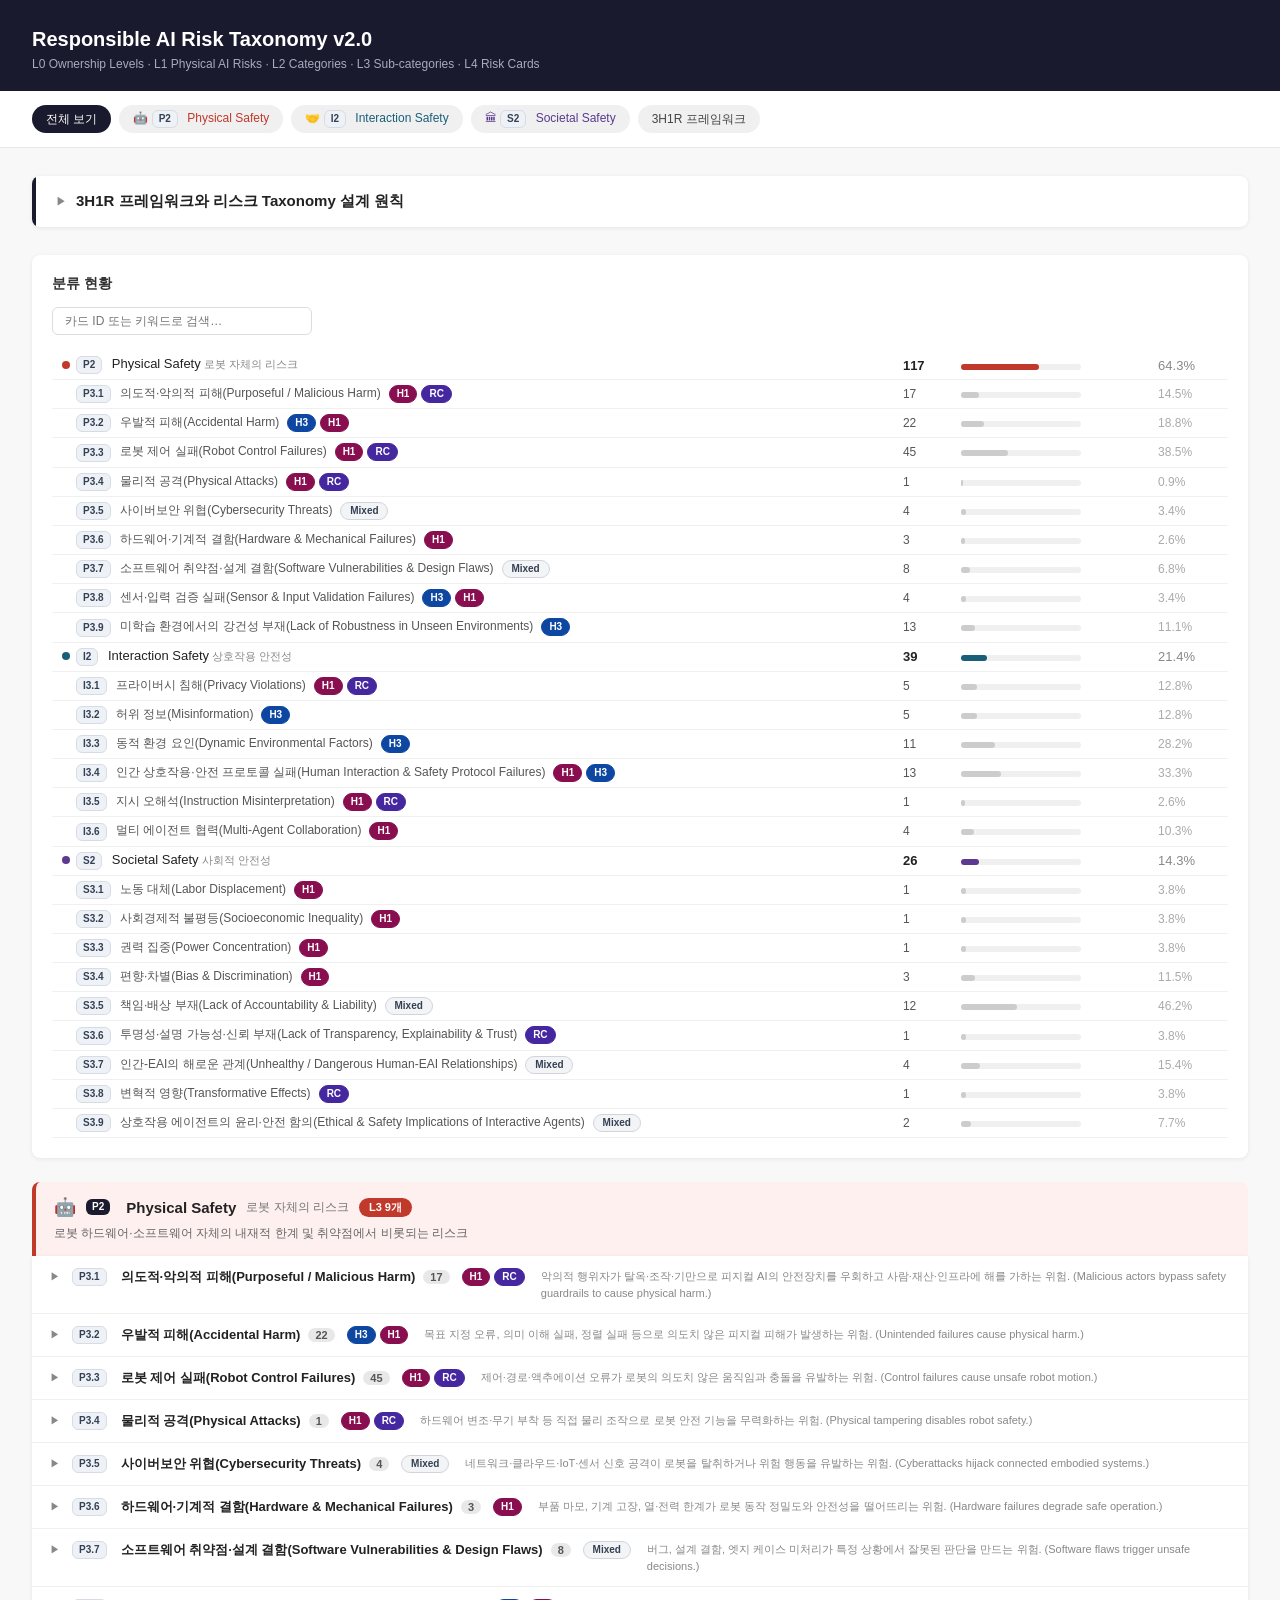
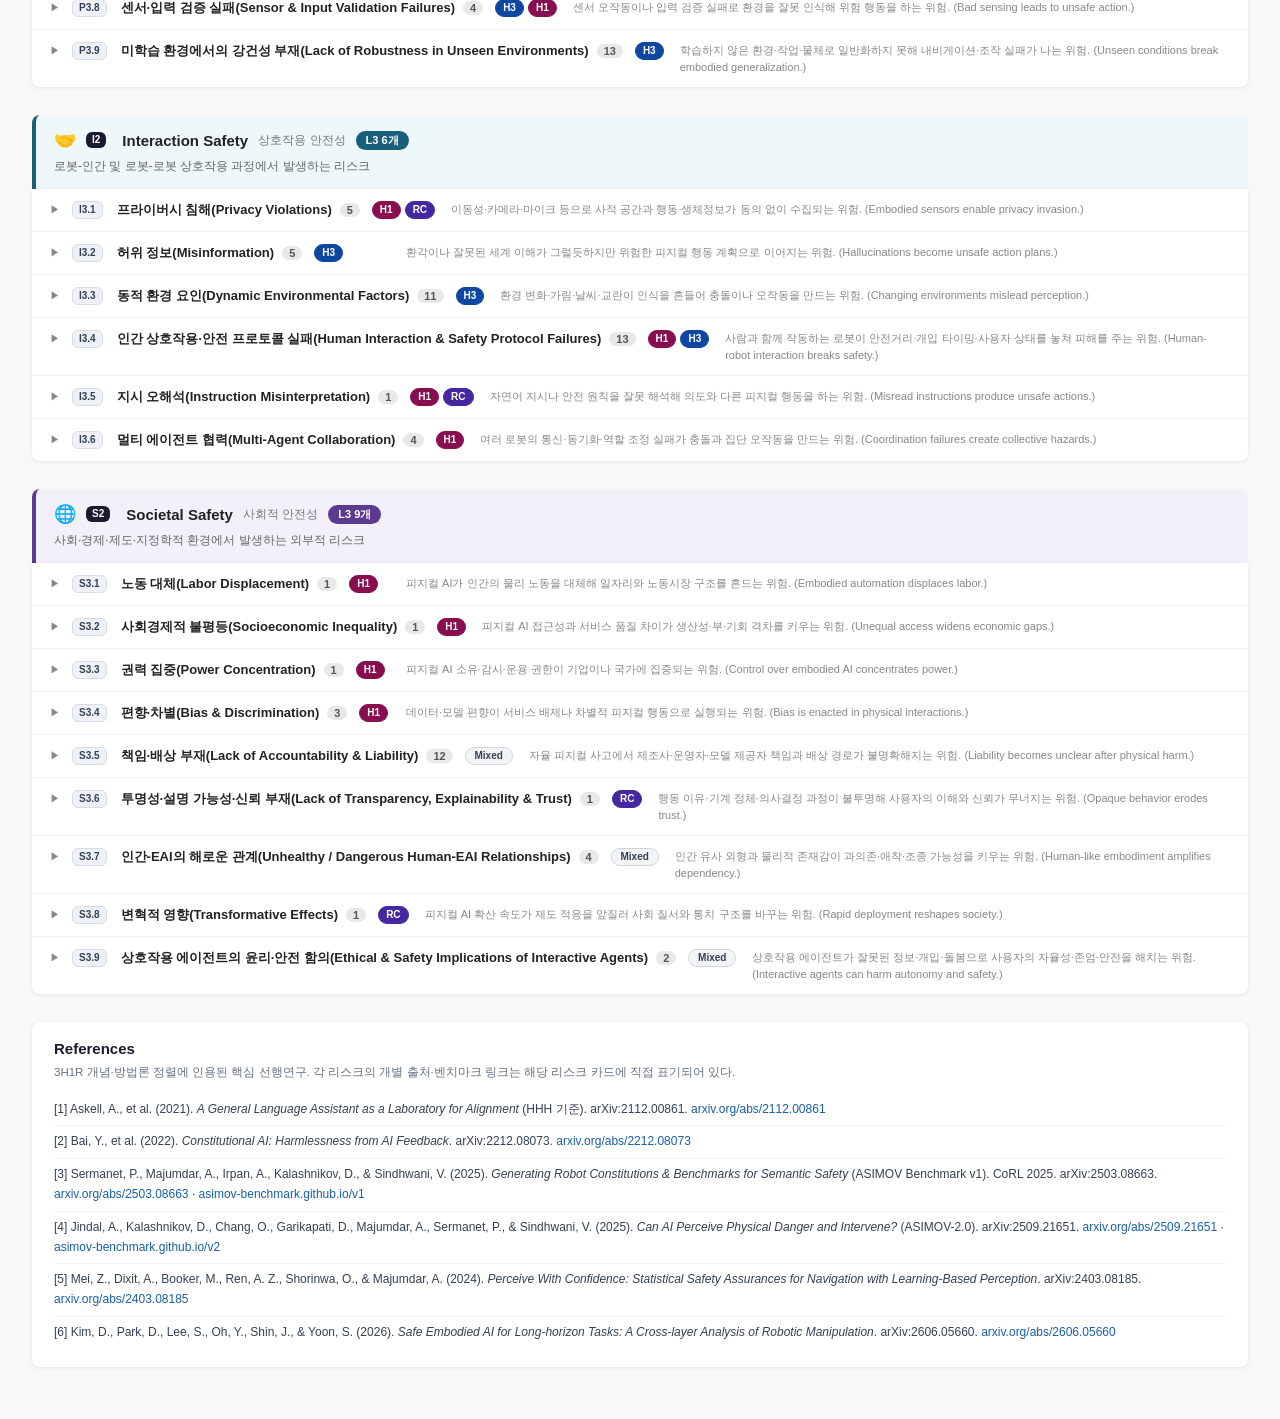
==== commit 901a3b37: "Sync 3H1R taxonomy updates and MITRE ATLAS review" ====
--- a/index.html
+++ b/index.html
@@ -44,6 +44,16 @@
   .l3-name{font-weight:600;font-size:13px;}
   .l3-count{background:#e8e8e8;color:#555;padding:1px 7px;border-radius:10px;font-size:11px;font-weight:600;}
   .l3-desc{font-size:11px;color:#888;line-height:1.5;flex:1;}
+  .rep-stack{display:inline-flex;align-items:center;gap:4px;flex-wrap:wrap;}
+  .l2-title .rep-stack{margin-left:auto;}
+  .l3-left .rep-stack{margin-left:4px;}
+  .summary-rep{margin-left:8px;vertical-align:middle;}
+  .rep-pill{display:inline-flex;align-items:center;justify-content:center;min-width:24px;height:18px;padding:0 7px;border-radius:10px;font-size:10px;font-weight:800;line-height:1;letter-spacing:0;color:#fff;white-space:nowrap;}
+  .rep-h1{background:#880e4f;border:1px solid #880e4f;}
+  .rep-h2{background:#1b5e20;border:1px solid #1b5e20;}
+  .rep-h3{background:#0d47a1;border:1px solid #0d47a1;}
+  .rep-rc{background:#4527a0;border:1px solid #4527a0;}
+  .rep-mixed{background:#f3f4f6;border:1px solid #d0d5dd;color:#344054;min-width:48px;}
   .l3-body{padding:0;}
   .l3-body.collapsed{display:none;}
   .cards-grid{display:grid;grid-template-columns:repeat(auto-fill,minmax(340px,1fr));gap:10px;padding:12px 18px 16px;}
@@ -222,7 +232,16 @@
 </div>
 
 <h3>4. 표기 원칙</h3>
-<p>표기는 <span class="criteria-code">축[등급]</span> 형식을 따른다. 축은 항상 <strong>H1 Harmless → H2 Helpful → H3 Honest → RC Role</strong>의 고정 순서로 나열한다(나열 순서는 우선순위가 아니라 고정 순서이며, 우선순위는 오직 P/S로만 표현한다). 등급 Primary[P]·Secondary[S]는 축 라벨 우측 위첨자로 둔다.</p>
+<p>3H1R 표기는 계층별 목적을 구분한다. <strong>L4 리스크 카드</strong>는 개별 실패 메커니즘을 정확히 판정해야 하므로 Primary/Secondary를 모두 표시한다. 반면 <strong>L3 상위 계층</strong>은 세부 판정값을 다시 설명하지 않고, 하위 리스크들이 주로 어떤 정렬 실패를 대표하는지만 아이콘형으로 요약한다. <strong>L2 계층에는 3H1R 대표 아이콘을 표시하지 않는다.</strong></p>
+<table class="criteria-table">
+<thead><tr><th>계층</th><th>표기 목적</th><th>표기 방식</th></tr></thead>
+<tbody>
+<tr><td><strong>L4 Risk Cards</strong></td><td>개별 리스크의 직접 원인과 파생 관여 차원을 판정한다.</td><td><span class="criteria-code">H1 Harmless[P]</span> · <span class="criteria-code">H3 Honest[S]</span>처럼 축과 P/S를 모두 표시한다.</td></tr>
+<tr><td><strong>L3 Sub-categories</strong></td><td>해당 L3에 속한 L4 리스크들이 주로 대표하는 Primary 정렬 실패를 직관적으로 보여준다.</td><td>대표 Primary 3H1R 아이콘만 1–2개 표시한다. Secondary, 숫자, 비율은 표시하지 않는다.</td></tr>
+<tr><td><strong>L2 Categories</strong></td><td>도메인 수준의 범주와 하위 L3 개수를 보여준다.</td><td>3H1R 대표 아이콘은 표시하지 않는다. L2의 정렬 성격은 하위 L3 행에서 확인한다.</td></tr>
+</tbody>
+</table>
+<p><strong>L4 표기 규칙.</strong> 표기는 <span class="criteria-code">축[등급]</span> 형식을 따른다. 축은 항상 <strong>H1 Harmless → H2 Helpful → H3 Honest → RC Role</strong>의 고정 순서로 나열한다. 나열 순서는 우선순위가 아니며, 우선순위는 오직 P/S로만 표현한다. 등급 Primary[P]·Secondary[S]는 축 라벨 우측 위첨자로 둔다.</p>
 <table class="criteria-table">
 <thead><tr><th>표시 유형</th><th>기준</th><th>표기 예</th></tr></thead>
 <tbody>
@@ -230,6 +249,8 @@
 <tr><td><strong>Secondary</strong></td><td>그 실패가 전개될 때 파생적으로 관여하는 차원</td><td><span class="criteria-code">H3 Honest[S]</span></td></tr>
 </tbody>
 </table>
+<p><strong>L3 대표 아이콘 규칙.</strong> 상위 계층의 아이콘은 점수나 평균이 아니라 <em>대표성</em>을 나타낸다. L3는 하위 L4의 Primary 태그 비중을 기준으로 대표 축을 정한다. 가장 많이 나타나는 축이 60% 이상이면 단일 대표 아이콘으로 표시한다. 1위 축이 60% 미만이고 2위 축이 25% 이상이면 두 축을 병기한다. 단, 3개 이상의 축이 각각 20% 이상이면 1위·2위 비중과 관계없이 <span class="criteria-code">Mixed</span>를 우선 적용한다. L2에는 이 요약 아이콘을 올리지 않는다.</p>
+<div class="criteria-note"><strong>표기 해석:</strong> L3 아이콘은 “이 하위범주의 리스크가 주로 어떤 정렬 실패로 읽히는가”를 보여주는 시각적 요약이다. 따라서 L4의 세부 Primary/Secondary 판정을 대체하지 않으며, Secondary 정보는 상위 계층에서 별도로 반복 표시하지 않는다.</div>
 
 <h3>5. 리스크 Taxonomy 설계 원칙</h3>
 <p>1–4절이 <em>가치 축</em>의 판정 규칙이라면, 본 절은 그 판정을 리스크로 구조화·축적하는 <em>분류체계(Taxonomy) 축</em>의 설계 원칙이다.</p>
@@ -251,7 +272,7 @@
 <input class="filter-input" oninput="filterCards(this.value)" placeholder="카드 ID 또는 키워드로 검색…" type="text"/>
 </div>
 <table class="summary-table">
-<tbody id="summary-tbody"><tr><td><span class="dot" style="background:#C0392B"></span><span class="tax-id summary-id">P2</span> Physical Safety<small style="color:#888"> 로봇 자체의 리스크</small></td><td style="font-weight:600">117</td><td><div class="bar-wrap"><div class="bar" style="width:64.3%;background:#C0392B"></div></div></td><td style="color:#888">64.3%</td></tr><tr class="sub-row"><td style="padding-left:24px;color:#555"><span class="tax-id summary-id">P3.1</span> 의도적·악의적 피해(Purposeful / Malicious Harm)</td><td style="color:#555">17</td><td><div class="bar-wrap"><div class="bar" style="width:14.5%;background:#ccc"></div></div></td><td style="color:#aaa">14.5%</td></tr><tr class="sub-row"><td style="padding-left:24px;color:#555"><span class="tax-id summary-id">P3.2</span> 우발적 피해(Accidental Harm)</td><td style="color:#555">22</td><td><div class="bar-wrap"><div class="bar" style="width:18.8%;background:#ccc"></div></div></td><td style="color:#aaa">18.8%</td></tr><tr class="sub-row"><td style="padding-left:24px;color:#555"><span class="tax-id summary-id">P3.3</span> 로봇 제어 실패(Robot Control Failures)</td><td style="color:#555">45</td><td><div class="bar-wrap"><div class="bar" style="width:38.5%;background:#ccc"></div></div></td><td style="color:#aaa">38.5%</td></tr><tr class="sub-row"><td style="padding-left:24px;color:#555"><span class="tax-id summary-id">P3.4</span> 물리적 공격(Physical Attacks)</td><td style="color:#555">1</td><td><div class="bar-wrap"><div class="bar" style="width:0.9%;background:#ccc"></div></div></td><td style="color:#aaa">0.9%</td></tr><tr class="sub-row"><td style="padding-left:24px;color:#555"><span class="tax-id summary-id">P3.5</span> 사이버보안 위협(Cybersecurity Threats)</td><td style="color:#555">4</td><td><div class="bar-wrap"><div class="bar" style="width:3.4%;background:#ccc"></div></div></td><td style="color:#aaa">3.4%</td></tr><tr class="sub-row"><td style="padding-left:24px;color:#555"><span class="tax-id summary-id">P3.6</span> 하드웨어·기계적 결함(Hardware &amp; Mechanical Failures)</td><td style="color:#555">3</td><td><div class="bar-wrap"><div class="bar" style="width:2.6%;background:#ccc"></div></div></td><td style="color:#aaa">2.6%</td></tr><tr class="sub-row"><td style="padding-left:24px;color:#555"><span class="tax-id summary-id">P3.7</span> 소프트웨어 취약점·설계 결함(Software Vulnerabilities &amp; Design Flaws)</td><td style="color:#555">8</td><td><div class="bar-wrap"><div class="bar" style="width:6.8%;background:#ccc"></div></div></td><td style="color:#aaa">6.8%</td></tr><tr class="sub-row"><td style="padding-left:24px;color:#555"><span class="tax-id summary-id">P3.8</span> 센서·입력 검증 실패(Sensor &amp; Input Validation Failures)</td><td style="color:#555">4</td><td><div class="bar-wrap"><div class="bar" style="width:3.4%;background:#ccc"></div></div></td><td style="color:#aaa">3.4%</td></tr><tr class="sub-row"><td style="padding-left:24px;color:#555"><span class="tax-id summary-id">P3.9</span> 미학습 환경에서의 강건성 부재(Lack of Robustness in Unseen Environments)</td><td style="color:#555">13</td><td><div class="bar-wrap"><div class="bar" style="width:11.1%;background:#ccc"></div></div></td><td style="color:#aaa">11.1%</td></tr><tr><td><span class="dot" style="background:#1A5F7A"></span><span class="tax-id summary-id">I2</span> Interaction Safety<small style="color:#888"> 상호작용 안전성</small></td><td style="font-weight:600">39</td><td><div class="bar-wrap"><div class="bar" style="width:21.4%;background:#1A5F7A"></div></div></td><td style="color:#888">21.4%</td></tr><tr class="sub-row"><td style="padding-left:24px;color:#555"><span class="tax-id summary-id">I3.1</span> 프라이버시 침해(Privacy Violations)</td><td style="color:#555">5</td><td><div class="bar-wrap"><div class="bar" style="width:12.8%;background:#ccc"></div></div></td><td style="color:#aaa">12.8%</td></tr><tr class="sub-row"><td style="padding-left:24px;color:#555"><span class="tax-id summary-id">I3.2</span> 허위 정보(Misinformation)</td><td style="color:#555">5</td><td><div class="bar-wrap"><div class="bar" style="width:12.8%;background:#ccc"></div></div></td><td style="color:#aaa">12.8%</td></tr><tr class="sub-row"><td style="padding-left:24px;color:#555"><span class="tax-id summary-id">I3.3</span> 동적 환경 요인(Dynamic Environmental Factors)</td><td style="color:#555">11</td><td><div class="bar-wrap"><div class="bar" style="width:28.2%;background:#ccc"></div></div></td><td style="color:#aaa">28.2%</td></tr><tr class="sub-row"><td style="padding-left:24px;color:#555"><span class="tax-id summary-id">I3.4</span> 인간 상호작용·안전 프로토콜 실패(Human Interaction &amp; Safety Protocol Failures)</td><td style="color:#555">13</td><td><div class="bar-wrap"><div class="bar" style="width:33.3%;background:#ccc"></div></div></td><td style="color:#aaa">33.3%</td></tr><tr class="sub-row"><td style="padding-left:24px;color:#555"><span class="tax-id summary-id">I3.5</span> 지시 오해석(Instruction Misinterpretation)</td><td style="color:#555">1</td><td><div class="bar-wrap"><div class="bar" style="width:2.6%;background:#ccc"></div></div></td><td style="color:#aaa">2.6%</td></tr><tr class="sub-row"><td style="padding-left:24px;color:#555"><span class="tax-id summary-id">I3.6</span> 멀티 에이전트 협력(Multi-Agent Collaboration)</td><td style="color:#555">4</td><td><div class="bar-wrap"><div class="bar" style="width:10.3%;background:#ccc"></div></div></td><td style="color:#aaa">10.3%</td></tr><tr><td><span class="dot" style="background:#5B3A8F"></span><span class="tax-id summary-id">S2</span> Societal Safety<small style="color:#888"> 사회적 안전성</small></td><td style="font-weight:600">26</td><td><div class="bar-wrap"><div class="bar" style="width:14.3%;background:#5B3A8F"></div></div></td><td style="color:#888">14.3%</td></tr><tr class="sub-row"><td style="padding-left:24px;color:#555"><span class="tax-id summary-id">S3.1</span> 노동 대체(Labor Displacement)</td><td style="color:#555">1</td><td><div class="bar-wrap"><div class="bar" style="width:3.8%;background:#ccc"></div></div></td><td style="color:#aaa">3.8%</td></tr><tr class="sub-row"><td style="padding-left:24px;color:#555"><span class="tax-id summary-id">S3.2</span> 사회경제적 불평등(Socioeconomic Inequality)</td><td style="color:#555">1</td><td><div class="bar-wrap"><div class="bar" style="width:3.8%;background:#ccc"></div></div></td><td style="color:#aaa">3.8%</td></tr><tr class="sub-row"><td style="padding-left:24px;color:#555"><span class="tax-id summary-id">S3.3</span> 권력 집중(Power Concentration)</td><td style="color:#555">1</td><td><div class="bar-wrap"><div class="bar" style="width:3.8%;background:#ccc"></div></div></td><td style="color:#aaa">3.8%</td></tr><tr class="sub-row"><td style="padding-left:24px;color:#555"><span class="tax-id summary-id">S3.4</span> 편향·차별(Bias &amp; Discrimination)</td><td style="color:#555">3</td><td><div class="bar-wrap"><div class="bar" style="width:11.5%;background:#ccc"></div></div></td><td style="color:#aaa">11.5%</td></tr><tr class="sub-row"><td style="padding-left:24px;color:#555"><span class="tax-id summary-id">S3.5</span> 책임·배상 부재(Lack of Accountability &amp; Liability)</td><td style="color:#555">12</td><td><div class="bar-wrap"><div class="bar" style="width:46.2%;background:#ccc"></div></div></td><td style="color:#aaa">46.2%</td></tr><tr class="sub-row"><td style="padding-left:24px;color:#555"><span class="tax-id summary-id">S3.6</span> 투명성·설명 가능성·신뢰 부재(Lack of Transparency, Explainability &amp; Trust)</td><td style="color:#555">1</td><td><div class="bar-wrap"><div class="bar" style="width:3.8%;background:#ccc"></div></div></td><td style="color:#aaa">3.8%</td></tr><tr class="sub-row"><td style="padding-left:24px;color:#555"><span class="tax-id summary-id">S3.7</span> 인간-EAI의 해로운 관계(Unhealthy / Dangerous Human-EAI Relationships)</td><td style="color:#555">4</td><td><div class="bar-wrap"><div class="bar" style="width:15.4%;background:#ccc"></div></div></td><td style="color:#aaa">15.4%</td></tr><tr class="sub-row"><td style="padding-left:24px;color:#555"><span class="tax-id summary-id">S3.8</span> 변혁적 영향(Transformative Effects)</td><td style="color:#555">1</td><td><div class="bar-wrap"><div class="bar" style="width:3.8%;background:#ccc"></div></div></td><td style="color:#aaa">3.8%</td></tr><tr class="sub-row"><td style="padding-left:24px;color:#555"><span class="tax-id summary-id">S3.9</span> 상호작용 에이전트의 윤리·안전 함의(Ethical &amp; Safety Implications of Interactive Agents)</td><td style="color:#555">2</td><td><div class="bar-wrap"><div class="bar" style="width:7.7%;background:#ccc"></div></div></td><td style="color:#aaa">7.7%</td></tr></tbody>
+<tbody id="summary-tbody"><tr><td><span class="dot" style="background:#C0392B"></span><span class="tax-id summary-id">P2</span> Physical Safety<small style="color:#888"> 로봇 자체의 리스크</small></td><td style="font-weight:600">117</td><td><div class="bar-wrap"><div class="bar" style="width:64.3%;background:#C0392B"></div></div></td><td style="color:#888">64.3%</td></tr><tr class="sub-row"><td style="padding-left:24px;color:#555"><span class="tax-id summary-id">P3.1</span> 의도적·악의적 피해(Purposeful / Malicious Harm)<span class="rep-stack summary-rep" aria-label="대표 3H1R"><span class="rep-pill rep-h1" title="대표 3H1R: Harmless" aria-label="대표 3H1R Harmless">H1</span><span class="rep-pill rep-rc" title="대표 3H1R: Role Consistency" aria-label="대표 3H1R Role Consistency">RC</span></span></td><td style="color:#555">17</td><td><div class="bar-wrap"><div class="bar" style="width:14.5%;background:#ccc"></div></div></td><td style="color:#aaa">14.5%</td></tr><tr class="sub-row"><td style="padding-left:24px;color:#555"><span class="tax-id summary-id">P3.2</span> 우발적 피해(Accidental Harm)<span class="rep-stack summary-rep" aria-label="대표 3H1R"><span class="rep-pill rep-h3" title="대표 3H1R: Honest" aria-label="대표 3H1R Honest">H3</span><span class="rep-pill rep-h1" title="대표 3H1R: Harmless" aria-label="대표 3H1R Harmless">H1</span></span></td><td style="color:#555">22</td><td><div class="bar-wrap"><div class="bar" style="width:18.8%;background:#ccc"></div></div></td><td style="color:#aaa">18.8%</td></tr><tr class="sub-row"><td style="padding-left:24px;color:#555"><span class="tax-id summary-id">P3.3</span> 로봇 제어 실패(Robot Control Failures)<span class="rep-stack summary-rep" aria-label="대표 3H1R"><span class="rep-pill rep-h1" title="대표 3H1R: Harmless" aria-label="대표 3H1R Harmless">H1</span><span class="rep-pill rep-rc" title="대표 3H1R: Role Consistency" aria-label="대표 3H1R Role Consistency">RC</span></span></td><td style="color:#555">45</td><td><div class="bar-wrap"><div class="bar" style="width:38.5%;background:#ccc"></div></div></td><td style="color:#aaa">38.5%</td></tr><tr class="sub-row"><td style="padding-left:24px;color:#555"><span class="tax-id summary-id">P3.4</span> 물리적 공격(Physical Attacks)<span class="rep-stack summary-rep" aria-label="대표 3H1R"><span class="rep-pill rep-h1" title="대표 3H1R: Harmless" aria-label="대표 3H1R Harmless">H1</span><span class="rep-pill rep-rc" title="대표 3H1R: Role Consistency" aria-label="대표 3H1R Role Consistency">RC</span></span></td><td style="color:#555">1</td><td><div class="bar-wrap"><div class="bar" style="width:0.9%;background:#ccc"></div></div></td><td style="color:#aaa">0.9%</td></tr><tr class="sub-row"><td style="padding-left:24px;color:#555"><span class="tax-id summary-id">P3.5</span> 사이버보안 위협(Cybersecurity Threats)<span class="rep-stack summary-rep" aria-label="대표 3H1R"><span class="rep-pill rep-mixed" title="대표 3H1R: Mixed 3H1R profile" aria-label="대표 3H1R Mixed 3H1R profile">Mixed</span></span></td><td style="color:#555">4</td><td><div class="bar-wrap"><div class="bar" style="width:3.4%;background:#ccc"></div></div></td><td style="color:#aaa">3.4%</td></tr><tr class="sub-row"><td style="padding-left:24px;color:#555"><span class="tax-id summary-id">P3.6</span> 하드웨어·기계적 결함(Hardware &amp; Mechanical Failures)<span class="rep-stack summary-rep" aria-label="대표 3H1R"><span class="rep-pill rep-h1" title="대표 3H1R: Harmless" aria-label="대표 3H1R Harmless">H1</span></span></td><td style="color:#555">3</td><td><div class="bar-wrap"><div class="bar" style="width:2.6%;background:#ccc"></div></div></td><td style="color:#aaa">2.6%</td></tr><tr class="sub-row"><td style="padding-left:24px;color:#555"><span class="tax-id summary-id">P3.7</span> 소프트웨어 취약점·설계 결함(Software Vulnerabilities &amp; Design Flaws)<span class="rep-stack summary-rep" aria-label="대표 3H1R"><span class="rep-pill rep-mixed" title="대표 3H1R: Mixed 3H1R profile" aria-label="대표 3H1R Mixed 3H1R profile">Mixed</span></span></td><td style="color:#555">8</td><td><div class="bar-wrap"><div class="bar" style="width:6.8%;background:#ccc"></div></div></td><td style="color:#aaa">6.8%</td></tr><tr class="sub-row"><td style="padding-left:24px;color:#555"><span class="tax-id summary-id">P3.8</span> 센서·입력 검증 실패(Sensor &amp; Input Validation Failures)<span class="rep-stack summary-rep" aria-label="대표 3H1R"><span class="rep-pill rep-h3" title="대표 3H1R: Honest" aria-label="대표 3H1R Honest">H3</span><span class="rep-pill rep-h1" title="대표 3H1R: Harmless" aria-label="대표 3H1R Harmless">H1</span></span></td><td style="color:#555">4</td><td><div class="bar-wrap"><div class="bar" style="width:3.4%;background:#ccc"></div></div></td><td style="color:#aaa">3.4%</td></tr><tr class="sub-row"><td style="padding-left:24px;color:#555"><span class="tax-id summary-id">P3.9</span> 미학습 환경에서의 강건성 부재(Lack of Robustness in Unseen Environments)<span class="rep-stack summary-rep" aria-label="대표 3H1R"><span class="rep-pill rep-h3" title="대표 3H1R: Honest" aria-label="대표 3H1R Honest">H3</span></span></td><td style="color:#555">13</td><td><div class="bar-wrap"><div class="bar" style="width:11.1%;background:#ccc"></div></div></td><td style="color:#aaa">11.1%</td></tr><tr><td><span class="dot" style="background:#1A5F7A"></span><span class="tax-id summary-id">I2</span> Interaction Safety<small style="color:#888"> 상호작용 안전성</small></td><td style="font-weight:600">39</td><td><div class="bar-wrap"><div class="bar" style="width:21.4%;background:#1A5F7A"></div></div></td><td style="color:#888">21.4%</td></tr><tr class="sub-row"><td style="padding-left:24px;color:#555"><span class="tax-id summary-id">I3.1</span> 프라이버시 침해(Privacy Violations)<span class="rep-stack summary-rep" aria-label="대표 3H1R"><span class="rep-pill rep-h1" title="대표 3H1R: Harmless" aria-label="대표 3H1R Harmless">H1</span><span class="rep-pill rep-rc" title="대표 3H1R: Role Consistency" aria-label="대표 3H1R Role Consistency">RC</span></span></td><td style="color:#555">5</td><td><div class="bar-wrap"><div class="bar" style="width:12.8%;background:#ccc"></div></div></td><td style="color:#aaa">12.8%</td></tr><tr class="sub-row"><td style="padding-left:24px;color:#555"><span class="tax-id summary-id">I3.2</span> 허위 정보(Misinformation)<span class="rep-stack summary-rep" aria-label="대표 3H1R"><span class="rep-pill rep-h3" title="대표 3H1R: Honest" aria-label="대표 3H1R Honest">H3</span></span></td><td style="color:#555">5</td><td><div class="bar-wrap"><div class="bar" style="width:12.8%;background:#ccc"></div></div></td><td style="color:#aaa">12.8%</td></tr><tr class="sub-row"><td style="padding-left:24px;color:#555"><span class="tax-id summary-id">I3.3</span> 동적 환경 요인(Dynamic Environmental Factors)<span class="rep-stack summary-rep" aria-label="대표 3H1R"><span class="rep-pill rep-h3" title="대표 3H1R: Honest" aria-label="대표 3H1R Honest">H3</span></span></td><td style="color:#555">11</td><td><div class="bar-wrap"><div class="bar" style="width:28.2%;background:#ccc"></div></div></td><td style="color:#aaa">28.2%</td></tr><tr class="sub-row"><td style="padding-left:24px;color:#555"><span class="tax-id summary-id">I3.4</span> 인간 상호작용·안전 프로토콜 실패(Human Interaction &amp; Safety Protocol Failures)<span class="rep-stack summary-rep" aria-label="대표 3H1R"><span class="rep-pill rep-h1" title="대표 3H1R: Harmless" aria-label="대표 3H1R Harmless">H1</span><span class="rep-pill rep-h3" title="대표 3H1R: Honest" aria-label="대표 3H1R Honest">H3</span></span></td><td style="color:#555">13</td><td><div class="bar-wrap"><div class="bar" style="width:33.3%;background:#ccc"></div></div></td><td style="color:#aaa">33.3%</td></tr><tr class="sub-row"><td style="padding-left:24px;color:#555"><span class="tax-id summary-id">I3.5</span> 지시 오해석(Instruction Misinterpretation)<span class="rep-stack summary-rep" aria-label="대표 3H1R"><span class="rep-pill rep-h1" title="대표 3H1R: Harmless" aria-label="대표 3H1R Harmless">H1</span><span class="rep-pill rep-rc" title="대표 3H1R: Role Consistency" aria-label="대표 3H1R Role Consistency">RC</span></span></td><td style="color:#555">1</td><td><div class="bar-wrap"><div class="bar" style="width:2.6%;background:#ccc"></div></div></td><td style="color:#aaa">2.6%</td></tr><tr class="sub-row"><td style="padding-left:24px;color:#555"><span class="tax-id summary-id">I3.6</span> 멀티 에이전트 협력(Multi-Agent Collaboration)<span class="rep-stack summary-rep" aria-label="대표 3H1R"><span class="rep-pill rep-h1" title="대표 3H1R: Harmless" aria-label="대표 3H1R Harmless">H1</span></span></td><td style="color:#555">4</td><td><div class="bar-wrap"><div class="bar" style="width:10.3%;background:#ccc"></div></div></td><td style="color:#aaa">10.3%</td></tr><tr><td><span class="dot" style="background:#5B3A8F"></span><span class="tax-id summary-id">S2</span> Societal Safety<small style="color:#888"> 사회적 안전성</small></td><td style="font-weight:600">26</td><td><div class="bar-wrap"><div class="bar" style="width:14.3%;background:#5B3A8F"></div></div></td><td style="color:#888">14.3%</td></tr><tr class="sub-row"><td style="padding-left:24px;color:#555"><span class="tax-id summary-id">S3.1</span> 노동 대체(Labor Displacement)<span class="rep-stack summary-rep" aria-label="대표 3H1R"><span class="rep-pill rep-h1" title="대표 3H1R: Harmless" aria-label="대표 3H1R Harmless">H1</span></span></td><td style="color:#555">1</td><td><div class="bar-wrap"><div class="bar" style="width:3.8%;background:#ccc"></div></div></td><td style="color:#aaa">3.8%</td></tr><tr class="sub-row"><td style="padding-left:24px;color:#555"><span class="tax-id summary-id">S3.2</span> 사회경제적 불평등(Socioeconomic Inequality)<span class="rep-stack summary-rep" aria-label="대표 3H1R"><span class="rep-pill rep-h1" title="대표 3H1R: Harmless" aria-label="대표 3H1R Harmless">H1</span></span></td><td style="color:#555">1</td><td><div class="bar-wrap"><div class="bar" style="width:3.8%;background:#ccc"></div></div></td><td style="color:#aaa">3.8%</td></tr><tr class="sub-row"><td style="padding-left:24px;color:#555"><span class="tax-id summary-id">S3.3</span> 권력 집중(Power Concentration)<span class="rep-stack summary-rep" aria-label="대표 3H1R"><span class="rep-pill rep-h1" title="대표 3H1R: Harmless" aria-label="대표 3H1R Harmless">H1</span></span></td><td style="color:#555">1</td><td><div class="bar-wrap"><div class="bar" style="width:3.8%;background:#ccc"></div></div></td><td style="color:#aaa">3.8%</td></tr><tr class="sub-row"><td style="padding-left:24px;color:#555"><span class="tax-id summary-id">S3.4</span> 편향·차별(Bias &amp; Discrimination)<span class="rep-stack summary-rep" aria-label="대표 3H1R"><span class="rep-pill rep-h1" title="대표 3H1R: Harmless" aria-label="대표 3H1R Harmless">H1</span></span></td><td style="color:#555">3</td><td><div class="bar-wrap"><div class="bar" style="width:11.5%;background:#ccc"></div></div></td><td style="color:#aaa">11.5%</td></tr><tr class="sub-row"><td style="padding-left:24px;color:#555"><span class="tax-id summary-id">S3.5</span> 책임·배상 부재(Lack of Accountability &amp; Liability)<span class="rep-stack summary-rep" aria-label="대표 3H1R"><span class="rep-pill rep-mixed" title="대표 3H1R: Mixed 3H1R profile" aria-label="대표 3H1R Mixed 3H1R profile">Mixed</span></span></td><td style="color:#555">12</td><td><div class="bar-wrap"><div class="bar" style="width:46.2%;background:#ccc"></div></div></td><td style="color:#aaa">46.2%</td></tr><tr class="sub-row"><td style="padding-left:24px;color:#555"><span class="tax-id summary-id">S3.6</span> 투명성·설명 가능성·신뢰 부재(Lack of Transparency, Explainability &amp; Trust)<span class="rep-stack summary-rep" aria-label="대표 3H1R"><span class="rep-pill rep-rc" title="대표 3H1R: Role Consistency" aria-label="대표 3H1R Role Consistency">RC</span></span></td><td style="color:#555">1</td><td><div class="bar-wrap"><div class="bar" style="width:3.8%;background:#ccc"></div></div></td><td style="color:#aaa">3.8%</td></tr><tr class="sub-row"><td style="padding-left:24px;color:#555"><span class="tax-id summary-id">S3.7</span> 인간-EAI의 해로운 관계(Unhealthy / Dangerous Human-EAI Relationships)<span class="rep-stack summary-rep" aria-label="대표 3H1R"><span class="rep-pill rep-mixed" title="대표 3H1R: Mixed 3H1R profile" aria-label="대표 3H1R Mixed 3H1R profile">Mixed</span></span></td><td style="color:#555">4</td><td><div class="bar-wrap"><div class="bar" style="width:15.4%;background:#ccc"></div></div></td><td style="color:#aaa">15.4%</td></tr><tr class="sub-row"><td style="padding-left:24px;color:#555"><span class="tax-id summary-id">S3.8</span> 변혁적 영향(Transformative Effects)<span class="rep-stack summary-rep" aria-label="대표 3H1R"><span class="rep-pill rep-rc" title="대표 3H1R: Role Consistency" aria-label="대표 3H1R Role Consistency">RC</span></span></td><td style="color:#555">1</td><td><div class="bar-wrap"><div class="bar" style="width:3.8%;background:#ccc"></div></div></td><td style="color:#aaa">3.8%</td></tr><tr class="sub-row"><td style="padding-left:24px;color:#555"><span class="tax-id summary-id">S3.9</span> 상호작용 에이전트의 윤리·안전 함의(Ethical &amp; Safety Implications of Interactive Agents)<span class="rep-stack summary-rep" aria-label="대표 3H1R"><span class="rep-pill rep-mixed" title="대표 3H1R: Mixed 3H1R profile" aria-label="대표 3H1R Mixed 3H1R profile">Mixed</span></span></td><td style="color:#555">2</td><td><div class="bar-wrap"><div class="bar" style="width:7.7%;background:#ccc"></div></div></td><td style="color:#aaa">7.7%</td></tr></tbody>
 </table>
 </div>
 <section class="l2-section" data-tax-id="P2" id="sec-Physical-Safety">
@@ -271,7 +292,7 @@
 <span class="chevron">▶</span>
 <span class="tax-id l3-id">P3.1</span>
 <span class="l3-name">의도적·악의적 피해(Purposeful / Malicious Harm)</span>
-<span class="l3-count">17</span>
+<span class="l3-count">17</span><span class="rep-stack" aria-label="대표 3H1R"><span class="rep-pill rep-h1" title="대표 3H1R: Harmless" aria-label="대표 3H1R Harmless">H1</span><span class="rep-pill rep-rc" title="대표 3H1R: Role Consistency" aria-label="대표 3H1R Role Consistency">RC</span></span>
 </div>
 <div class="l3-desc">악의적 행위자가 탈옥·조작·기만으로 피지컬 AI의 안전장치를 우회하고 사람·재산·인프라에 해를 가하는 위험. (Malicious actors bypass safety guardrails to cause physical harm.)</div>
 </div>
@@ -498,7 +519,7 @@
 <span class="chevron">▶</span>
 <span class="tax-id l3-id">P3.2</span>
 <span class="l3-name">우발적 피해(Accidental Harm)</span>
-<span class="l3-count">22</span>
+<span class="l3-count">22</span><span class="rep-stack" aria-label="대표 3H1R"><span class="rep-pill rep-h3" title="대표 3H1R: Honest" aria-label="대표 3H1R Honest">H3</span><span class="rep-pill rep-h1" title="대표 3H1R: Harmless" aria-label="대표 3H1R Harmless">H1</span></span>
 </div>
 <div class="l3-desc">목표 지정 오류, 의미 이해 실패, 정렬 실패 등으로 의도치 않은 피지컬 피해가 발생하는 위험. (Unintended failures cause physical harm.)</div>
 </div>
@@ -580,7 +601,7 @@
 <span class="meta-item">확률 <span style="font-size:10px;color:#555">0.42</span></span>
 <span class="meta-item"><a class="src-link" href="https://www.ijcai.org/proceedings/2025/1168.pdf" target="_blank">A Comprehensive Survey on Physical Risk Control in…</a></span>
 </div>
-<div style="margin-top:7px;display:flex;flex-wrap:wrap;gap:4px;align-items:center"><span style="font-size:10px;color:#888;font-weight:600;margin-right:2px">3H1R</span><span style="display:inline-block;padding:1px 7px;border-radius:10px;font-size:11px;background:#fff;color:#b71c1c;border:1.5px solid #e91e63;font-weight:400">H1 Harmless<sup style="font-size:7px;vertical-align:super;margin-left:1px">S</sup></span><span style="display:inline-block;padding:1px 7px;border-radius:10px;font-size:11px;background:#1b5e20;color:#fff;border:1.5px solid #1b5e20;font-weight:700">H2 Helpful<sup style="font-size:7px;vertical-align:super;margin-left:1px">P</sup></span><span style="display:inline-block;padding:1px 7px;border-radius:10px;font-size:11px;background:#fff;color:#6a1b9a;border:1.5px solid #9c27b0;font-weight:400">RC Role<sup style="font-size:7px;vertical-align:super;margin-left:1px">S</sup></span></div></div>
+<div style="margin-top:7px;display:flex;flex-wrap:wrap;gap:4px;align-items:center"><span style="font-size:10px;color:#888;font-weight:600;margin-right:2px">3H1R</span><span style="display:inline-block;padding:2px 8px;border-radius:10px;font-size:11px;background:#880e4f;color:#fff;border:1.5px solid #880e4f;font-weight:700">H1 Harmless<sup style="font-size:7px;vertical-align:super;margin-left:1px">P</sup></span><span style="display:inline-block;padding:2px 8px;border-radius:10px;font-size:11px;background:#fff;color:#6a1b9a;border:1.5px solid #9c27b0;font-weight:400">RC Role<sup style="font-size:7px;vertical-align:super;margin-left:1px">S</sup></span></div></div>
 <div class="card">
 <div class="card-head">
 <span class="badge" style="background:#185FA5">PHYSBENCH-REF-0045</span>
@@ -715,7 +736,7 @@
 <span class="meta-item"><a class="src-link" href="https://arxiv.org/pdf/2502.17322" target="_blank">Self-Imitative Reinforcement Learning for Reproduc…</a></span>
 </div>
 <span class="meta-item top200-ref"><a class="src-link top200-ref-link" href="https://doi.org/10.1016/j.rcim.2023.102608" style="border-left:3px solid #1A5F7A;padding-left:4px;" target="_blank">+ A deep learning-enhanced Digital Twin framework for impro… (2024)</a></span>
-<div style="margin-top:7px;display:flex;flex-wrap:wrap;gap:4px;align-items:center"><span style="font-size:10px;color:#888;font-weight:600;margin-right:2px">3H1R</span><span style="display:inline-block;padding:2px 8px;border-radius:10px;font-size:11px;background:#fff;color:#b71c1c;border:1.5px solid #e91e63;font-weight:400">H1 Harmless<sup style="font-size:7px;vertical-align:super;margin-left:1px">S</sup></span><span style="display:inline-block;padding:2px 8px;border-radius:10px;font-size:11px;background:#1b5e20;color:#fff;border:1.5px solid #1b5e20;font-weight:700">H2 Helpful<sup style="font-size:7px;vertical-align:super;margin-left:1px">P</sup></span><span style="display:inline-block;padding:2px 8px;border-radius:10px;font-size:11px;background:#0d47a1;color:#fff;border:1.5px solid #0d47a1;font-weight:700">H3 Honest<sup style="font-size:7px;vertical-align:super;margin-left:1px">P</sup></span><span style="display:inline-block;padding:2px 8px;border-radius:10px;font-size:11px;background:#fff;color:#6a1b9a;border:1.5px solid #9c27b0;font-weight:400">RC Role<sup style="font-size:7px;vertical-align:super;margin-left:1px">S</sup></span></div></div>
+<div style="margin-top:7px;display:flex;flex-wrap:wrap;gap:4px;align-items:center"><span style="font-size:10px;color:#888;font-weight:600;margin-right:2px">3H1R</span><span style="display:inline-block;padding:2px 8px;border-radius:10px;font-size:11px;background:#fff;color:#b71c1c;border:1.5px solid #e91e63;font-weight:400">H1 Harmless<sup style="font-size:7px;vertical-align:super;margin-left:1px">S</sup></span><span style="display:inline-block;padding:2px 8px;border-radius:10px;font-size:11px;background:#fff;color:#2e7d32;border:1.5px solid #4caf50;font-weight:400">H2 Helpful<sup style="font-size:7px;vertical-align:super;margin-left:1px">S</sup></span><span style="display:inline-block;padding:2px 8px;border-radius:10px;font-size:11px;background:#0d47a1;color:#fff;border:1.5px solid #0d47a1;font-weight:700">H3 Honest<sup style="font-size:7px;vertical-align:super;margin-left:1px">P</sup></span><span style="display:inline-block;padding:2px 8px;border-radius:10px;font-size:11px;background:#fff;color:#6a1b9a;border:1.5px solid #9c27b0;font-weight:400">RC Role<sup style="font-size:7px;vertical-align:super;margin-left:1px">S</sup></span></div></div>
 <div class="card">
 <div class="card-head">
 <span class="badge" style="background:#185FA5">PHYSBENCH-REF-0076</span>
@@ -754,7 +775,7 @@
 <span class="meta-item"><a class="src-link" href="https://arxiv.org/pdf/2404.05695" target="_blank">Humanoid-Gym: Reinforcement Learning for Humanoid …</a></span>
 </div>
 <span class="meta-item"><a class="src-link new-ref" href="https://doi.org/10.15607/rss.2018.xiv.010" style="border-left:3px solid #27AE60;padding-left:4px;" target="_blank">+ Sim-to-Real: Learning Agile Locomotion For… (2018)</a></span>
-<div style="margin-top:7px;display:flex;flex-wrap:wrap;gap:4px;align-items:center"><span style="font-size:10px;color:#888;font-weight:600;margin-right:2px">3H1R</span><span style="display:inline-block;padding:2px 8px;border-radius:10px;font-size:11px;background:#fff;color:#b71c1c;border:1.5px solid #e91e63;font-weight:400">H1 Harmless<sup style="font-size:7px;vertical-align:super;margin-left:1px">S</sup></span><span style="display:inline-block;padding:2px 8px;border-radius:10px;font-size:11px;background:#1b5e20;color:#fff;border:1.5px solid #1b5e20;font-weight:700">H2 Helpful<sup style="font-size:7px;vertical-align:super;margin-left:1px">P</sup></span><span style="display:inline-block;padding:2px 8px;border-radius:10px;font-size:11px;background:#0d47a1;color:#fff;border:1.5px solid #0d47a1;font-weight:700">H3 Honest<sup style="font-size:7px;vertical-align:super;margin-left:1px">P</sup></span></div></div>
+<div style="margin-top:7px;display:flex;flex-wrap:wrap;gap:4px;align-items:center"><span style="font-size:10px;color:#888;font-weight:600;margin-right:2px">3H1R</span><span style="display:inline-block;padding:2px 8px;border-radius:10px;font-size:11px;background:#fff;color:#b71c1c;border:1.5px solid #e91e63;font-weight:400">H1 Harmless<sup style="font-size:7px;vertical-align:super;margin-left:1px">S</sup></span><span style="display:inline-block;padding:2px 8px;border-radius:10px;font-size:11px;background:#fff;color:#2e7d32;border:1.5px solid #4caf50;font-weight:400">H2 Helpful<sup style="font-size:7px;vertical-align:super;margin-left:1px">S</sup></span><span style="display:inline-block;padding:2px 8px;border-radius:10px;font-size:11px;background:#0d47a1;color:#fff;border:1.5px solid #0d47a1;font-weight:700">H3 Honest<sup style="font-size:7px;vertical-align:super;margin-left:1px">P</sup></span></div></div>
 <div class="card">
 <div class="card-head">
 <span class="badge" style="background:#185FA5">PHYSBENCH-REF-0090</span>
@@ -799,7 +820,7 @@
 <span class="chevron">▶</span>
 <span class="tax-id l3-id">P3.3</span>
 <span class="l3-name">로봇 제어 실패(Robot Control Failures)</span>
-<span class="l3-count">45</span>
+<span class="l3-count">45</span><span class="rep-stack" aria-label="대표 3H1R"><span class="rep-pill rep-h1" title="대표 3H1R: Harmless" aria-label="대표 3H1R Harmless">H1</span><span class="rep-pill rep-rc" title="대표 3H1R: Role Consistency" aria-label="대표 3H1R Role Consistency">RC</span></span>
 </div>
 <div class="l3-desc">제어·경로·액추에이션 오류가 로봇의 의도치 않은 움직임과 충돌을 유발하는 위험. (Control failures cause unsafe robot motion.)</div>
 </div>
@@ -1279,7 +1300,7 @@
 <span class="meta-item">확률 <span style="font-size:10px;color:#555">0.55</span></span>
 <span class="meta-item"><a class="src-link" href="https://www.nist.gov/itl/ai-risk-management-framework" target="_blank">NIST AI Risk Management Framework</a></span>
 </div>
-<div style="margin-top:7px;display:flex;flex-wrap:wrap;gap:4px;align-items:center"><span style="font-size:10px;color:#888;font-weight:600;margin-right:2px">3H1R</span><span style="display:inline-block;padding:1px 7px;border-radius:10px;font-size:11px;background:#fff;color:#b71c1c;border:1.5px solid #e91e63;font-weight:400">H1 Harmless<sup style="font-size:7px;vertical-align:super;margin-left:1px">S</sup></span><span style="display:inline-block;padding:1px 7px;border-radius:10px;font-size:11px;background:#1b5e20;color:#fff;border:1.5px solid #1b5e20;font-weight:700">H2 Helpful<sup style="font-size:7px;vertical-align:super;margin-left:1px">P</sup></span></div></div>
+<div style="margin-top:7px;display:flex;flex-wrap:wrap;gap:4px;align-items:center"><span style="font-size:10px;color:#888;font-weight:600;margin-right:2px">3H1R</span><span style="display:inline-block;padding:2px 8px;border-radius:10px;font-size:11px;background:#880e4f;color:#fff;border:1.5px solid #880e4f;font-weight:700">H1 Harmless<sup style="font-size:7px;vertical-align:super;margin-left:1px">P</sup></span></div></div>
 <div class="card">
 <div class="card-head">
 <span class="badge" style="background:#7D3C98">PHYSCONN-REF-001</span>
@@ -1292,7 +1313,7 @@
 <span class="meta-item"><a class="src-link" href="https://nvlpubs.nist.gov/nistpubs/SpecialPublications/NIST.SP.1500-201.pdf" target="_blank">NIST Framework for Cyber-Physical Systems, Vol.1 (…</a></span>
 </div>
 <span class="meta-item"><a class="src-link new-ref" href="https://doi.org/10.1016/j.comcom.2019.10.012" style="border-left:3px solid #27AE60;padding-left:4px;" target="_blank">+ Cognitive computing and wireless communica… (2020)</a></span>
-<div style="margin-top:7px;display:flex;flex-wrap:wrap;gap:4px;align-items:center"><span style="font-size:10px;color:#888;font-weight:600;margin-right:2px">3H1R</span><span style="display:inline-block;padding:2px 8px;border-radius:10px;font-size:11px;background:#880e4f;color:#fff;border:1.5px solid #880e4f;font-weight:700">H1 Harmless<sup style="font-size:7px;vertical-align:super;margin-left:1px">P</sup></span><span style="display:inline-block;padding:2px 8px;border-radius:10px;font-size:11px;background:#1b5e20;color:#fff;border:1.5px solid #1b5e20;font-weight:700">H2 Helpful<sup style="font-size:7px;vertical-align:super;margin-left:1px">P</sup></span><span style="display:inline-block;padding:2px 8px;border-radius:10px;font-size:11px;background:#fff;color:#6a1b9a;border:1.5px solid #9c27b0;font-weight:400">RC Role<sup style="font-size:7px;vertical-align:super;margin-left:1px">S</sup></span></div></div>
+<div style="margin-top:7px;display:flex;flex-wrap:wrap;gap:4px;align-items:center"><span style="font-size:10px;color:#888;font-weight:600;margin-right:2px">3H1R</span><span style="display:inline-block;padding:2px 8px;border-radius:10px;font-size:11px;background:#880e4f;color:#fff;border:1.5px solid #880e4f;font-weight:700">H1 Harmless<sup style="font-size:7px;vertical-align:super;margin-left:1px">P</sup></span><span style="display:inline-block;padding:2px 8px;border-radius:10px;font-size:11px;background:#fff;color:#2e7d32;border:1.5px solid #4caf50;font-weight:400">H2 Helpful<sup style="font-size:7px;vertical-align:super;margin-left:1px">S</sup></span><span style="display:inline-block;padding:2px 8px;border-radius:10px;font-size:11px;background:#fff;color:#6a1b9a;border:1.5px solid #9c27b0;font-weight:400">RC Role<sup style="font-size:7px;vertical-align:super;margin-left:1px">S</sup></span></div></div>
 <div class="card">
 <div class="card-head">
 <span class="badge" style="background:#7D3C98">PHYSCONN-REF-002</span>
@@ -1304,7 +1325,7 @@
 <span class="meta-item">확률 <span style="font-size:10px;color:#555">0.45</span></span>
 <span class="meta-item"><a class="src-link" href="https://nvlpubs.nist.gov/nistpubs/SpecialPublications/NIST.SP.1500-201.pdf" target="_blank">NIST Framework for Cyber-Physical Systems, Vol.1 (…</a></span>
 </div>
-<div style="margin-top:7px;display:flex;flex-wrap:wrap;gap:4px;align-items:center"><span style="font-size:10px;color:#888;font-weight:600;margin-right:2px">3H1R</span><span style="display:inline-block;padding:2px 8px;border-radius:10px;font-size:11px;background:#fff;color:#b71c1c;border:1.5px solid #e91e63;font-weight:400">H1 Harmless<sup style="font-size:7px;vertical-align:super;margin-left:1px">S</sup></span><span style="display:inline-block;padding:2px 8px;border-radius:10px;font-size:11px;background:#1b5e20;color:#fff;border:1.5px solid #1b5e20;font-weight:700">H2 Helpful<sup style="font-size:7px;vertical-align:super;margin-left:1px">P</sup></span><span style="display:inline-block;padding:2px 8px;border-radius:10px;font-size:11px;background:#fff;color:#6a1b9a;border:1.5px solid #9c27b0;font-weight:400">RC Role<sup style="font-size:7px;vertical-align:super;margin-left:1px">S</sup></span></div></div>
+<div style="margin-top:7px;display:flex;flex-wrap:wrap;gap:4px;align-items:center"><span style="font-size:10px;color:#888;font-weight:600;margin-right:2px">3H1R</span><span style="display:inline-block;padding:2px 8px;border-radius:10px;font-size:11px;background:#880e4f;color:#fff;border:1.5px solid #880e4f;font-weight:700">H1 Harmless<sup style="font-size:7px;vertical-align:super;margin-left:1px">P</sup></span><span style="display:inline-block;padding:2px 8px;border-radius:10px;font-size:11px;background:#fff;color:#2e7d32;border:1.5px solid #4caf50;font-weight:400">H2 Helpful<sup style="font-size:7px;vertical-align:super;margin-left:1px">S</sup></span><span style="display:inline-block;padding:2px 8px;border-radius:10px;font-size:11px;background:#fff;color:#6a1b9a;border:1.5px solid #9c27b0;font-weight:400">RC Role<sup style="font-size:7px;vertical-align:super;margin-left:1px">S</sup></span></div></div>
 <div class="card">
 <div class="card-head">
 <span class="badge" style="background:#7D3C98">PHYSCONN-REF-005</span>
@@ -1316,7 +1337,7 @@
 <span class="meta-item">확률 <span style="font-size:10px;color:#555">0.45</span></span>
 <span class="meta-item"><a class="src-link" href="https://nvlpubs.nist.gov/nistpubs/SpecialPublications/NIST.SP.1500-201.pdf" target="_blank">NIST Framework for Cyber-Physical Systems, Vol.1 (…</a></span>
 </div>
-<div style="margin-top:7px;display:flex;flex-wrap:wrap;gap:4px;align-items:center"><span style="font-size:10px;color:#888;font-weight:600;margin-right:2px">3H1R</span><span style="display:inline-block;padding:2px 8px;border-radius:10px;font-size:11px;background:#880e4f;color:#fff;border:1.5px solid #880e4f;font-weight:700">H1 Harmless<sup style="font-size:7px;vertical-align:super;margin-left:1px">P</sup></span><span style="display:inline-block;padding:2px 8px;border-radius:10px;font-size:11px;background:#1b5e20;color:#fff;border:1.5px solid #1b5e20;font-weight:700">H2 Helpful<sup style="font-size:7px;vertical-align:super;margin-left:1px">P</sup></span><span style="display:inline-block;padding:2px 8px;border-radius:10px;font-size:11px;background:#fff;color:#6a1b9a;border:1.5px solid #9c27b0;font-weight:400">RC Role<sup style="font-size:7px;vertical-align:super;margin-left:1px">S</sup></span></div></div><div class="card">
+<div style="margin-top:7px;display:flex;flex-wrap:wrap;gap:4px;align-items:center"><span style="font-size:10px;color:#888;font-weight:600;margin-right:2px">3H1R</span><span style="display:inline-block;padding:2px 8px;border-radius:10px;font-size:11px;background:#880e4f;color:#fff;border:1.5px solid #880e4f;font-weight:700">H1 Harmless<sup style="font-size:7px;vertical-align:super;margin-left:1px">P</sup></span><span style="display:inline-block;padding:2px 8px;border-radius:10px;font-size:11px;background:#fff;color:#2e7d32;border:1.5px solid #4caf50;font-weight:400">H2 Helpful<sup style="font-size:7px;vertical-align:super;margin-left:1px">S</sup></span><span style="display:inline-block;padding:2px 8px;border-radius:10px;font-size:11px;background:#fff;color:#6a1b9a;border:1.5px solid #9c27b0;font-weight:400">RC Role<sup style="font-size:7px;vertical-align:super;margin-left:1px">S</sup></span></div></div><div class="card">
 <div class="card-head">
 <span class="badge" style="background:#185FA5">PHYSBENCH-REF-0075</span>
 <span class="card-label">원격 조작 휴머노이드 리스크 (Teleoperated humanoid safety override failure)</span>
@@ -1385,7 +1406,7 @@
 <span class="chevron">▶</span>
 <span class="tax-id l3-id">P3.4</span>
 <span class="l3-name">물리적 공격(Physical Attacks)</span>
-<span class="l3-count">1</span>
+<span class="l3-count">1</span><span class="rep-stack" aria-label="대표 3H1R"><span class="rep-pill rep-h1" title="대표 3H1R: Harmless" aria-label="대표 3H1R Harmless">H1</span><span class="rep-pill rep-rc" title="대표 3H1R: Role Consistency" aria-label="대표 3H1R Role Consistency">RC</span></span>
 </div>
 <div class="l3-desc">하드웨어 변조·무기 부착 등 직접 물리 조작으로 로봇 안전 기능을 무력화하는 위험. (Physical tampering disables robot safety.)</div>
 </div>
@@ -1409,7 +1430,7 @@
 <span class="chevron">▶</span>
 <span class="tax-id l3-id">P3.5</span>
 <span class="l3-name">사이버보안 위협(Cybersecurity Threats)</span>
-<span class="l3-count">4</span>
+<span class="l3-count">4</span><span class="rep-stack" aria-label="대표 3H1R"><span class="rep-pill rep-mixed" title="대표 3H1R: Mixed 3H1R profile" aria-label="대표 3H1R Mixed 3H1R profile">Mixed</span></span>
 </div>
 <div class="l3-desc">네트워크·클라우드·IoT·센서 신호 공격이 로봇을 탈취하거나 위험 행동을 유발하는 위험. (Cyberattacks hijack connected embodied systems.)</div>
 </div>
@@ -1471,7 +1492,7 @@
 <span class="chevron">▶</span>
 <span class="tax-id l3-id">P3.6</span>
 <span class="l3-name">하드웨어·기계적 결함(Hardware &amp; Mechanical Failures)</span>
-<span class="l3-count">3</span>
+<span class="l3-count">3</span><span class="rep-stack" aria-label="대표 3H1R"><span class="rep-pill rep-h1" title="대표 3H1R: Harmless" aria-label="대표 3H1R Harmless">H1</span></span>
 </div>
 <div class="l3-desc">부품 마모, 기계 고장, 열·전력 한계가 로봇 동작 정밀도와 안전성을 떨어뜨리는 위험. (Hardware failures degrade safe operation.)</div>
 </div>
@@ -1487,7 +1508,7 @@
 <span class="meta-item">확률 <span style="font-size:10px;color:#555">0.40</span></span>
 <span class="meta-item"><a class="src-link" href="https://nvlpubs.nist.gov/nistpubs/SpecialPublications/NIST.SP.1500-201.pdf" target="_blank">NIST Framework for Cyber-Physical Systems, Vol.1 (…</a></span>
 </div>
-<div style="margin-top:7px;display:flex;flex-wrap:wrap;gap:4px;align-items:center"><span style="font-size:10px;color:#888;font-weight:600;margin-right:2px">3H1R</span><span style="display:inline-block;padding:2px 8px;border-radius:10px;font-size:11px;background:#fff;color:#b71c1c;border:1.5px solid #e91e63;font-weight:400">H1 Harmless<sup style="font-size:7px;vertical-align:super;margin-left:1px">S</sup></span><span style="display:inline-block;padding:2px 8px;border-radius:10px;font-size:11px;background:#1b5e20;color:#fff;border:1.5px solid #1b5e20;font-weight:700">H2 Helpful<sup style="font-size:7px;vertical-align:super;margin-left:1px">P</sup></span><span style="display:inline-block;padding:2px 8px;border-radius:10px;font-size:11px;background:#fff;color:#6a1b9a;border:1.5px solid #9c27b0;font-weight:400">RC Role<sup style="font-size:7px;vertical-align:super;margin-left:1px">S</sup></span></div></div><div class="card">
+<div style="margin-top:7px;display:flex;flex-wrap:wrap;gap:4px;align-items:center"><span style="font-size:10px;color:#888;font-weight:600;margin-right:2px">3H1R</span><span style="display:inline-block;padding:2px 8px;border-radius:10px;font-size:11px;background:#880e4f;color:#fff;border:1.5px solid #880e4f;font-weight:700">H1 Harmless<sup style="font-size:7px;vertical-align:super;margin-left:1px">P</sup></span><span style="display:inline-block;padding:2px 8px;border-radius:10px;font-size:11px;background:#fff;color:#2e7d32;border:1.5px solid #4caf50;font-weight:400">H2 Helpful<sup style="font-size:7px;vertical-align:super;margin-left:1px">S</sup></span><span style="display:inline-block;padding:2px 8px;border-radius:10px;font-size:11px;background:#fff;color:#6a1b9a;border:1.5px solid #9c27b0;font-weight:400">RC Role<sup style="font-size:7px;vertical-align:super;margin-left:1px">S</sup></span></div></div><div class="card">
 <div class="card-head">
 <span class="badge" style="background:#185FA5">PHYSBENCH-REF-0016</span>
 <span class="card-label">하드웨어 한계 리스크 (Embodiment-specific hardware limitation failure)</span>
@@ -1517,7 +1538,7 @@
 <span class="chevron">▶</span>
 <span class="tax-id l3-id">P3.7</span>
 <span class="l3-name">소프트웨어 취약점·설계 결함(Software Vulnerabilities &amp; Design Flaws)</span>
-<span class="l3-count">8</span>
+<span class="l3-count">8</span><span class="rep-stack" aria-label="대표 3H1R"><span class="rep-pill rep-mixed" title="대표 3H1R: Mixed 3H1R profile" aria-label="대표 3H1R Mixed 3H1R profile">Mixed</span></span>
 </div>
 <div class="l3-desc">버그, 설계 결함, 엣지 케이스 미처리가 특정 상황에서 잘못된 판단을 만드는 위험. (Software flaws trigger unsafe decisions.)</div>
 </div>
@@ -1560,7 +1581,7 @@
 <span class="meta-item">확률 <span style="font-size:10px;color:#555">0.40</span></span>
 <span class="meta-item"><a class="src-link" href="https://nvlpubs.nist.gov/nistpubs/SpecialPublications/NIST.SP.1500-201.pdf" target="_blank">NIST Framework for Cyber-Physical Systems, Vol.1 (…</a></span>
 </div>
-<div style="margin-top:7px;display:flex;flex-wrap:wrap;gap:4px;align-items:center"><span style="font-size:10px;color:#888;font-weight:600;margin-right:2px">3H1R</span><span style="display:inline-block;padding:2px 8px;border-radius:10px;font-size:11px;background:#fff;color:#b71c1c;border:1.5px solid #e91e63;font-weight:400">H1 Harmless<sup style="font-size:7px;vertical-align:super;margin-left:1px">S</sup></span><span style="display:inline-block;padding:2px 8px;border-radius:10px;font-size:11px;background:#1b5e20;color:#fff;border:1.5px solid #1b5e20;font-weight:700">H2 Helpful<sup style="font-size:7px;vertical-align:super;margin-left:1px">P</sup></span><span style="display:inline-block;padding:2px 8px;border-radius:10px;font-size:11px;background:#fff;color:#6a1b9a;border:1.5px solid #9c27b0;font-weight:400">RC Role<sup style="font-size:7px;vertical-align:super;margin-left:1px">S</sup></span></div></div>
+<div style="margin-top:7px;display:flex;flex-wrap:wrap;gap:4px;align-items:center"><span style="font-size:10px;color:#888;font-weight:600;margin-right:2px">3H1R</span><span style="display:inline-block;padding:2px 8px;border-radius:10px;font-size:11px;background:#880e4f;color:#fff;border:1.5px solid #880e4f;font-weight:700">H1 Harmless<sup style="font-size:7px;vertical-align:super;margin-left:1px">P</sup></span><span style="display:inline-block;padding:2px 8px;border-radius:10px;font-size:11px;background:#fff;color:#2e7d32;border:1.5px solid #4caf50;font-weight:400">H2 Helpful<sup style="font-size:7px;vertical-align:super;margin-left:1px">S</sup></span><span style="display:inline-block;padding:2px 8px;border-radius:10px;font-size:11px;background:#fff;color:#6a1b9a;border:1.5px solid #9c27b0;font-weight:400">RC Role<sup style="font-size:7px;vertical-align:super;margin-left:1px">S</sup></span></div></div>
 <div class="card">
 <div class="card-head">
 <span class="badge" style="background:#7D3C98">PHYSCONN-REF-006</span>
@@ -1572,7 +1593,7 @@
 <span class="meta-item">확률 <span style="font-size:10px;color:#555">0.45</span></span>
 <span class="meta-item"><a class="src-link" href="https://nvlpubs.nist.gov/nistpubs/SpecialPublications/NIST.SP.1500-201.pdf" target="_blank">NIST Framework for Cyber-Physical Systems, Vol.1 (…</a></span>
 </div>
-<div style="margin-top:7px;display:flex;flex-wrap:wrap;gap:4px;align-items:center"><span style="font-size:10px;color:#888;font-weight:600;margin-right:2px">3H1R</span><span style="display:inline-block;padding:2px 8px;border-radius:10px;font-size:11px;background:#fff;color:#b71c1c;border:1.5px solid #e91e63;font-weight:400">H1 Harmless<sup style="font-size:7px;vertical-align:super;margin-left:1px">S</sup></span><span style="display:inline-block;padding:2px 8px;border-radius:10px;font-size:11px;background:#1b5e20;color:#fff;border:1.5px solid #1b5e20;font-weight:700">H2 Helpful<sup style="font-size:7px;vertical-align:super;margin-left:1px">P</sup></span><span style="display:inline-block;padding:2px 8px;border-radius:10px;font-size:11px;background:#fff;color:#6a1b9a;border:1.5px solid #9c27b0;font-weight:400">RC Role<sup style="font-size:7px;vertical-align:super;margin-left:1px">S</sup></span></div></div>
+<div style="margin-top:7px;display:flex;flex-wrap:wrap;gap:4px;align-items:center"><span style="font-size:10px;color:#888;font-weight:600;margin-right:2px">3H1R</span><span style="display:inline-block;padding:2px 8px;border-radius:10px;font-size:11px;background:#880e4f;color:#fff;border:1.5px solid #880e4f;font-weight:700">H1 Harmless<sup style="font-size:7px;vertical-align:super;margin-left:1px">P</sup></span><span style="display:inline-block;padding:2px 8px;border-radius:10px;font-size:11px;background:#fff;color:#2e7d32;border:1.5px solid #4caf50;font-weight:400">H2 Helpful<sup style="font-size:7px;vertical-align:super;margin-left:1px">S</sup></span><span style="display:inline-block;padding:2px 8px;border-radius:10px;font-size:11px;background:#fff;color:#6a1b9a;border:1.5px solid #9c27b0;font-weight:400">RC Role<sup style="font-size:7px;vertical-align:super;margin-left:1px">S</sup></span></div></div>
 <div class="card">
 <div class="card-head">
 <span class="badge" style="background:#7D3C98">PHYSCONN-REF-008</span>
@@ -1585,7 +1606,7 @@
 <span class="meta-item"><a class="src-link" href="https://nvlpubs.nist.gov/nistpubs/SpecialPublications/NIST.SP.1500-201.pdf" target="_blank">NIST Framework for Cyber-Physical Systems, Vol.1 (…</a></span>
 </div>
 <span class="meta-item"><a class="src-link new-ref" href="https://doi.org/10.1016/j.comcom.2019.10.012" style="border-left:3px solid #27AE60;padding-left:4px;" target="_blank">+ Cognitive computing and wireless communica… (2020)</a></span>
-<div style="margin-top:7px;display:flex;flex-wrap:wrap;gap:4px;align-items:center"><span style="font-size:10px;color:#888;font-weight:600;margin-right:2px">3H1R</span><span style="display:inline-block;padding:2px 8px;border-radius:10px;font-size:11px;background:#fff;color:#b71c1c;border:1.5px solid #e91e63;font-weight:400">H1 Harmless<sup style="font-size:7px;vertical-align:super;margin-left:1px">S</sup></span><span style="display:inline-block;padding:2px 8px;border-radius:10px;font-size:11px;background:#1b5e20;color:#fff;border:1.5px solid #1b5e20;font-weight:700">H2 Helpful<sup style="font-size:7px;vertical-align:super;margin-left:1px">P</sup></span><span style="display:inline-block;padding:2px 8px;border-radius:10px;font-size:11px;background:#fff;color:#6a1b9a;border:1.5px solid #9c27b0;font-weight:400">RC Role<sup style="font-size:7px;vertical-align:super;margin-left:1px">S</sup></span></div></div>
+<div style="margin-top:7px;display:flex;flex-wrap:wrap;gap:4px;align-items:center"><span style="font-size:10px;color:#888;font-weight:600;margin-right:2px">3H1R</span><span style="display:inline-block;padding:2px 8px;border-radius:10px;font-size:11px;background:#880e4f;color:#fff;border:1.5px solid #880e4f;font-weight:700">H1 Harmless<sup style="font-size:7px;vertical-align:super;margin-left:1px">P</sup></span><span style="display:inline-block;padding:2px 8px;border-radius:10px;font-size:11px;background:#fff;color:#2e7d32;border:1.5px solid #4caf50;font-weight:400">H2 Helpful<sup style="font-size:7px;vertical-align:super;margin-left:1px">S</sup></span><span style="display:inline-block;padding:2px 8px;border-radius:10px;font-size:11px;background:#4527a0;color:#fff;border:1.5px solid #4527a0;font-weight:700">RC Role<sup style="font-size:7px;vertical-align:super;margin-left:1px">P</sup></span></div></div>
 <div class="card">
 <div class="card-head">
 <span class="badge" style="background:#7D3C98">PHYSCONN-REF-009</span>
@@ -1597,7 +1618,7 @@
 <span class="meta-item">확률 <span style="font-size:10px;color:#555">0.40</span></span>
 <span class="meta-item"><a class="src-link" href="https://nvlpubs.nist.gov/nistpubs/SpecialPublications/NIST.SP.1500-201.pdf" target="_blank">NIST Framework for Cyber-Physical Systems, Vol.1 (…</a></span>
 </div>
-<div style="margin-top:7px;display:flex;flex-wrap:wrap;gap:4px;align-items:center"><span style="font-size:10px;color:#888;font-weight:600;margin-right:2px">3H1R</span><span style="display:inline-block;padding:2px 8px;border-radius:10px;font-size:11px;background:#fff;color:#b71c1c;border:1.5px solid #e91e63;font-weight:400">H1 Harmless<sup style="font-size:7px;vertical-align:super;margin-left:1px">S</sup></span><span style="display:inline-block;padding:2px 8px;border-radius:10px;font-size:11px;background:#1b5e20;color:#fff;border:1.5px solid #1b5e20;font-weight:700">H2 Helpful<sup style="font-size:7px;vertical-align:super;margin-left:1px">P</sup></span><span style="display:inline-block;padding:2px 8px;border-radius:10px;font-size:11px;background:#fff;color:#6a1b9a;border:1.5px solid #9c27b0;font-weight:400">RC Role<sup style="font-size:7px;vertical-align:super;margin-left:1px">S</sup></span></div></div><div class="card" data-primary-exception="3">
+<div style="margin-top:7px;display:flex;flex-wrap:wrap;gap:4px;align-items:center"><span style="font-size:10px;color:#888;font-weight:600;margin-right:2px">3H1R</span><span style="display:inline-block;padding:2px 8px;border-radius:10px;font-size:11px;background:#880e4f;color:#fff;border:1.5px solid #880e4f;font-weight:700">H1 Harmless<sup style="font-size:7px;vertical-align:super;margin-left:1px">P</sup></span><span style="display:inline-block;padding:2px 8px;border-radius:10px;font-size:11px;background:#fff;color:#2e7d32;border:1.5px solid #4caf50;font-weight:400">H2 Helpful<sup style="font-size:7px;vertical-align:super;margin-left:1px">S</sup></span><span style="display:inline-block;padding:2px 8px;border-radius:10px;font-size:11px;background:#4527a0;color:#fff;border:1.5px solid #4527a0;font-weight:700">RC Role<sup style="font-size:7px;vertical-align:super;margin-left:1px">P</sup></span></div></div><div class="card">
 <div class="card-head">
 <span class="badge" style="background:#185FA5">PHYSBENCH-REF-0036</span>
 <span class="card-label">배포 전 검증 공백 (Pre-deployment validation gap)</span>
@@ -1610,7 +1631,7 @@
 </div><span class="meta-item"><a class="src-link new-ref" href="https://doi.org/10.1007/s10664-020-09881-0" style="border-left:3px solid #27AE60;padding-left:4px;" target="_blank">+ Testing machine learning based systems: a … (2020)</a></span>
 <span class="meta-item dataset-ref"><span class="dataset-badge">HF</span> <a class="src-link hf-ref" href="https://huggingface.co/datasets/d3d3shan/pi05-libero-plus-robot-initial-failures" target="_blank">pi0.5 LIBERO Robot Initial Failures (d3d3shan)</a></span>
 <span class="meta-item"><a class="src-link" href="https://arxiv.org/pdf/2603.25747" target="_blank">BeSafe-Bench: Unveiling Behavioral Safety Risks of Situated Agents…</a></span>
-<div style="margin-top:7px;display:flex;flex-wrap:wrap;gap:4px;align-items:center"><span style="font-size:10px;color:#888;font-weight:600;margin-right:2px">3H1R</span><span style="display:inline-block;padding:1px 7px;border-radius:10px;font-size:11px;background:#fff;color:#b71c1c;border:1.5px solid #e91e63;font-weight:400">H1 Harmless<sup style="font-size:7px;vertical-align:super;margin-left:1px">S</sup></span><span style="display:inline-block;padding:1px 7px;border-radius:10px;font-size:11px;background:#1b5e20;color:#fff;border:1.5px solid #1b5e20;font-weight:700">H2 Helpful<sup style="font-size:7px;vertical-align:super;margin-left:1px">P</sup></span><span style="display:inline-block;padding:1px 7px;border-radius:10px;font-size:11px;background:#0d47a1;color:#fff;border:1.5px solid #0d47a1;font-weight:700">H3 Honest<sup style="font-size:7px;vertical-align:super;margin-left:1px">P</sup></span><span style="display:inline-block;padding:1px 7px;border-radius:10px;font-size:11px;background:#4527a0;color:#fff;border:1.5px solid #4527a0;font-weight:700">RC Role<sup style="font-size:7px;vertical-align:super;margin-left:1px">P</sup></span></div><div class="card-3h-note"><span class="note-label">3H1R 예외</span> Primary 3개 유지 사유: 빠른 배포 유용성(H2), 검증되지 않은 위험 인식(H3), 출시 게이트 통제(RC)가 동시에 원인축이 되는 예외.</div></div><div class="card" data-primary-exception="3">
+<div style="margin-top:7px;display:flex;flex-wrap:wrap;gap:4px;align-items:center"><span style="font-size:10px;color:#888;font-weight:600;margin-right:2px">3H1R</span><span style="display:inline-block;padding:2px 8px;border-radius:10px;font-size:11px;background:#fff;color:#b71c1c;border:1.5px solid #e91e63;font-weight:400">H1 Harmless<sup style="font-size:7px;vertical-align:super;margin-left:1px">S</sup></span><span style="display:inline-block;padding:2px 8px;border-radius:10px;font-size:11px;background:#fff;color:#2e7d32;border:1.5px solid #4caf50;font-weight:400">H2 Helpful<sup style="font-size:7px;vertical-align:super;margin-left:1px">S</sup></span><span style="display:inline-block;padding:2px 8px;border-radius:10px;font-size:11px;background:#0d47a1;color:#fff;border:1.5px solid #0d47a1;font-weight:700">H3 Honest<sup style="font-size:7px;vertical-align:super;margin-left:1px">P</sup></span><span style="display:inline-block;padding:2px 8px;border-radius:10px;font-size:11px;background:#4527a0;color:#fff;border:1.5px solid #4527a0;font-weight:700">RC Role<sup style="font-size:7px;vertical-align:super;margin-left:1px">P</sup></span></div></div><div class="card">
 <div class="card-head">
 <span class="badge" style="background:#185FA5">PHYSBENCH-REF-0041</span>
 <span class="card-label">로봇 레드팀 커버리지 공백 (Red-team coverage gap for robotics)</span>
@@ -1621,7 +1642,7 @@
 <span class="meta-item">확률 <span style="font-size:10px;color:#555">0.50</span></span>
 <span class="meta-item"><a class="src-link" href="https://www.ijcai.org/proceedings/2025/1168.pdf" target="_blank">A Comprehensive Survey on Physical Risk Control in…</a></span>
 </div>
-<div style="margin-top:7px;display:flex;flex-wrap:wrap;gap:4px;align-items:center"><span style="font-size:10px;color:#888;font-weight:600;margin-right:2px">3H1R</span><span style="display:inline-block;padding:1px 7px;border-radius:10px;font-size:11px;background:#fff;color:#b71c1c;border:1.5px solid #e91e63;font-weight:400">H1 Harmless<sup style="font-size:7px;vertical-align:super;margin-left:1px">S</sup></span><span style="display:inline-block;padding:1px 7px;border-radius:10px;font-size:11px;background:#1b5e20;color:#fff;border:1.5px solid #1b5e20;font-weight:700">H2 Helpful<sup style="font-size:7px;vertical-align:super;margin-left:1px">P</sup></span><span style="display:inline-block;padding:1px 7px;border-radius:10px;font-size:11px;background:#0d47a1;color:#fff;border:1.5px solid #0d47a1;font-weight:700">H3 Honest<sup style="font-size:7px;vertical-align:super;margin-left:1px">P</sup></span><span style="display:inline-block;padding:1px 7px;border-radius:10px;font-size:11px;background:#4527a0;color:#fff;border:1.5px solid #4527a0;font-weight:700">RC Role<sup style="font-size:7px;vertical-align:super;margin-left:1px">P</sup></span></div><div class="card-3h-note"><span class="note-label">3H1R 예외</span> Primary 3개 유지 사유: 넓은 기능 검증 필요(H2), 놓친 위험 시나리오(H3), 레드팀 범위 통제(RC)가 동시에 실패하는 예외.</div></div></div>
+<div style="margin-top:7px;display:flex;flex-wrap:wrap;gap:4px;align-items:center"><span style="font-size:10px;color:#888;font-weight:600;margin-right:2px">3H1R</span><span style="display:inline-block;padding:2px 8px;border-radius:10px;font-size:11px;background:#fff;color:#b71c1c;border:1.5px solid #e91e63;font-weight:400">H1 Harmless<sup style="font-size:7px;vertical-align:super;margin-left:1px">S</sup></span><span style="display:inline-block;padding:2px 8px;border-radius:10px;font-size:11px;background:#fff;color:#2e7d32;border:1.5px solid #4caf50;font-weight:400">H2 Helpful<sup style="font-size:7px;vertical-align:super;margin-left:1px">S</sup></span><span style="display:inline-block;padding:2px 8px;border-radius:10px;font-size:11px;background:#0d47a1;color:#fff;border:1.5px solid #0d47a1;font-weight:700">H3 Honest<sup style="font-size:7px;vertical-align:super;margin-left:1px">P</sup></span><span style="display:inline-block;padding:2px 8px;border-radius:10px;font-size:11px;background:#4527a0;color:#fff;border:1.5px solid #4527a0;font-weight:700">RC Role<sup style="font-size:7px;vertical-align:super;margin-left:1px">P</sup></span></div></div></div>
 </div>
 </div><div class="l3-group" data-tax-id="P3.8">
 <div class="l3-header" onclick="toggle(this)">
@@ -1629,7 +1650,7 @@
 <span class="chevron">▶</span>
 <span class="tax-id l3-id">P3.8</span>
 <span class="l3-name">센서·입력 검증 실패(Sensor &amp; Input Validation Failures)</span>
-<span class="l3-count">4</span>
+<span class="l3-count">4</span><span class="rep-stack" aria-label="대표 3H1R"><span class="rep-pill rep-h3" title="대표 3H1R: Honest" aria-label="대표 3H1R Honest">H3</span><span class="rep-pill rep-h1" title="대표 3H1R: Harmless" aria-label="대표 3H1R Harmless">H1</span></span>
 </div>
 <div class="l3-desc">센서 오작동이나 입력 검증 실패로 환경을 잘못 인식해 위험 행동을 하는 위험. (Bad sensing leads to unsafe action.)</div>
 </div>
@@ -1691,7 +1712,7 @@
 <span class="chevron">▶</span>
 <span class="tax-id l3-id">P3.9</span>
 <span class="l3-name">미학습 환경에서의 강건성 부재(Lack of Robustness in Unseen Environments)</span>
-<span class="l3-count">13</span>
+<span class="l3-count">13</span><span class="rep-stack" aria-label="대표 3H1R"><span class="rep-pill rep-h3" title="대표 3H1R: Honest" aria-label="대표 3H1R Honest">H3</span></span>
 </div>
 <div class="l3-desc">학습하지 않은 환경·작업·물체로 일반화하지 못해 내비게이션·조작 실패가 나는 위험. (Unseen conditions break embodied generalization.)</div>
 </div>
@@ -1776,7 +1797,7 @@
 <span class="meta-item">확률 <span style="font-size:10px;color:#555">0.58</span></span>
 <span class="meta-item"><a class="src-link" href="https://arxiv.org/pdf/2603.04356" target="_blank">RoboCasa365: A Large-Scale Simulation Framework fo…</a></span>
 </div>
-<div style="margin-top:7px;display:flex;flex-wrap:wrap;gap:4px;align-items:center"><span style="font-size:10px;color:#888;font-weight:600;margin-right:2px">3H1R</span><span style="display:inline-block;padding:1px 7px;border-radius:10px;font-size:11px;background:#fff;color:#b71c1c;border:1.5px solid #e91e63;font-weight:400">H1 Harmless<sup style="font-size:7px;vertical-align:super;margin-left:1px">S</sup></span><span style="display:inline-block;padding:1px 7px;border-radius:10px;font-size:11px;background:#1b5e20;color:#fff;border:1.5px solid #1b5e20;font-weight:700">H2 Helpful<sup style="font-size:7px;vertical-align:super;margin-left:1px">P</sup></span><span style="display:inline-block;padding:1px 7px;border-radius:10px;font-size:11px;background:#0d47a1;color:#fff;border:1.5px solid #0d47a1;font-weight:700">H3 Honest<sup style="font-size:7px;vertical-align:super;margin-left:1px">P</sup></span><span style="display:inline-block;padding:1px 7px;border-radius:10px;font-size:11px;background:#fff;color:#6a1b9a;border:1.5px solid #9c27b0;font-weight:400">RC Role<sup style="font-size:7px;vertical-align:super;margin-left:1px">S</sup></span></div></div><div class="card">
+<div style="margin-top:7px;display:flex;flex-wrap:wrap;gap:4px;align-items:center"><span style="font-size:10px;color:#888;font-weight:600;margin-right:2px">3H1R</span><span style="display:inline-block;padding:2px 8px;border-radius:10px;font-size:11px;background:#fff;color:#b71c1c;border:1.5px solid #e91e63;font-weight:400">H1 Harmless<sup style="font-size:7px;vertical-align:super;margin-left:1px">S</sup></span><span style="display:inline-block;padding:2px 8px;border-radius:10px;font-size:11px;background:#fff;color:#2e7d32;border:1.5px solid #4caf50;font-weight:400">H2 Helpful<sup style="font-size:7px;vertical-align:super;margin-left:1px">S</sup></span><span style="display:inline-block;padding:2px 8px;border-radius:10px;font-size:11px;background:#0d47a1;color:#fff;border:1.5px solid #0d47a1;font-weight:700">H3 Honest<sup style="font-size:7px;vertical-align:super;margin-left:1px">P</sup></span><span style="display:inline-block;padding:2px 8px;border-radius:10px;font-size:11px;background:#fff;color:#6a1b9a;border:1.5px solid #9c27b0;font-weight:400">RC Role<sup style="font-size:7px;vertical-align:super;margin-left:1px">S</sup></span></div></div><div class="card">
 <div class="card-head">
 <span class="badge" style="background:#185FA5">PHYSBENCH-REF-0086</span>
 <span class="card-label">오픈월드 조작 커버리지 공백 (Open-world humanoid manipulation coverage gap)</span>
@@ -1799,7 +1820,7 @@
 <span class="meta-item">확률 <span style="font-size:10px;color:#555">0.55</span></span>
 <span class="meta-item"><a class="src-link" href="https://arxiv.org/pdf/2503.08663" target="_blank">Generating Robot Constitutions and Benchmarks for …</a></span>
 </div>
-<div style="margin-top:7px;display:flex;flex-wrap:wrap;gap:4px;align-items:center"><span style="font-size:10px;color:#888;font-weight:600;margin-right:2px">3H1R</span><span style="display:inline-block;padding:1px 7px;border-radius:10px;font-size:11px;background:#fff;color:#b71c1c;border:1.5px solid #e91e63;font-weight:400">H1 Harmless<sup style="font-size:7px;vertical-align:super;margin-left:1px">S</sup></span><span style="display:inline-block;padding:1px 7px;border-radius:10px;font-size:11px;background:#1b5e20;color:#fff;border:1.5px solid #1b5e20;font-weight:700">H2 Helpful<sup style="font-size:7px;vertical-align:super;margin-left:1px">P</sup></span><span style="display:inline-block;padding:1px 7px;border-radius:10px;font-size:11px;background:#0d47a1;color:#fff;border:1.5px solid #0d47a1;font-weight:700">H3 Honest<sup style="font-size:7px;vertical-align:super;margin-left:1px">P</sup></span><span style="display:inline-block;padding:1px 7px;border-radius:10px;font-size:11px;background:#fff;color:#6a1b9a;border:1.5px solid #9c27b0;font-weight:400">RC Role<sup style="font-size:7px;vertical-align:super;margin-left:1px">S</sup></span></div></div><div class="card">
+<div style="margin-top:7px;display:flex;flex-wrap:wrap;gap:4px;align-items:center"><span style="font-size:10px;color:#888;font-weight:600;margin-right:2px">3H1R</span><span style="display:inline-block;padding:2px 8px;border-radius:10px;font-size:11px;background:#fff;color:#b71c1c;border:1.5px solid #e91e63;font-weight:400">H1 Harmless<sup style="font-size:7px;vertical-align:super;margin-left:1px">S</sup></span><span style="display:inline-block;padding:2px 8px;border-radius:10px;font-size:11px;background:#fff;color:#2e7d32;border:1.5px solid #4caf50;font-weight:400">H2 Helpful<sup style="font-size:7px;vertical-align:super;margin-left:1px">S</sup></span><span style="display:inline-block;padding:2px 8px;border-radius:10px;font-size:11px;background:#0d47a1;color:#fff;border:1.5px solid #0d47a1;font-weight:700">H3 Honest<sup style="font-size:7px;vertical-align:super;margin-left:1px">P</sup></span><span style="display:inline-block;padding:2px 8px;border-radius:10px;font-size:11px;background:#fff;color:#6a1b9a;border:1.5px solid #9c27b0;font-weight:400">RC Role<sup style="font-size:7px;vertical-align:super;margin-left:1px">S</sup></span></div></div><div class="card">
 <div class="card-head">
 <span class="badge" style="background:#185FA5">PHYSBENCH-REF-0101</span>
 <span class="card-label">가정 환경 커버리지 공백 (Household functional-area coverage gap)</span>
@@ -1810,7 +1831,7 @@
 <span class="meta-item">확률 <span style="font-size:10px;color:#555">0.55</span></span>
 <span class="meta-item"><a class="src-link" href="https://arxiv.org/pdf/2603.11975" target="_blank">HomeSafe-Bench: Evaluating Vision-Language Models …</a></span>
 </div>
-<div style="margin-top:7px;display:flex;flex-wrap:wrap;gap:4px;align-items:center"><span style="font-size:10px;color:#888;font-weight:600;margin-right:2px">3H1R</span><span style="display:inline-block;padding:2px 8px;border-radius:10px;font-size:11px;background:#fff;color:#b71c1c;border:1.5px solid #e91e63;font-weight:400">H1 Harmless<sup style="font-size:7px;vertical-align:super;margin-left:1px">S</sup></span><span style="display:inline-block;padding:2px 8px;border-radius:10px;font-size:11px;background:#1b5e20;color:#fff;border:1.5px solid #1b5e20;font-weight:700">H2 Helpful<sup style="font-size:7px;vertical-align:super;margin-left:1px">P</sup></span><span style="display:inline-block;padding:2px 8px;border-radius:10px;font-size:11px;background:#0d47a1;color:#fff;border:1.5px solid #0d47a1;font-weight:700">H3 Honest<sup style="font-size:7px;vertical-align:super;margin-left:1px">P</sup></span><span style="display:inline-block;padding:2px 8px;border-radius:10px;font-size:11px;background:#fff;color:#6a1b9a;border:1.5px solid #9c27b0;font-weight:400">RC Role<sup style="font-size:7px;vertical-align:super;margin-left:1px">S</sup></span></div></div><div class="card">
+<div style="margin-top:7px;display:flex;flex-wrap:wrap;gap:4px;align-items:center"><span style="font-size:10px;color:#888;font-weight:600;margin-right:2px">3H1R</span><span style="display:inline-block;padding:2px 8px;border-radius:10px;font-size:11px;background:#fff;color:#b71c1c;border:1.5px solid #e91e63;font-weight:400">H1 Harmless<sup style="font-size:7px;vertical-align:super;margin-left:1px">S</sup></span><span style="display:inline-block;padding:2px 8px;border-radius:10px;font-size:11px;background:#fff;color:#2e7d32;border:1.5px solid #4caf50;font-weight:400">H2 Helpful<sup style="font-size:7px;vertical-align:super;margin-left:1px">S</sup></span><span style="display:inline-block;padding:2px 8px;border-radius:10px;font-size:11px;background:#0d47a1;color:#fff;border:1.5px solid #0d47a1;font-weight:700">H3 Honest<sup style="font-size:7px;vertical-align:super;margin-left:1px">P</sup></span><span style="display:inline-block;padding:2px 8px;border-radius:10px;font-size:11px;background:#fff;color:#6a1b9a;border:1.5px solid #9c27b0;font-weight:400">RC Role<sup style="font-size:7px;vertical-align:super;margin-left:1px">S</sup></span></div></div><div class="card">
 <div class="card-head">
 <span class="badge" style="background:#1A7A4A">PHYSRISK-REF-0015</span>
 <span class="card-label">시뮬레이션→실세계 전이 실패 (Sim-to-real transfer failure)</span>
@@ -1847,7 +1868,7 @@
 <span class="meta-item">확률 <span style="font-size:10px;color:#555">0.48</span></span>
 <span class="meta-item"><a class="src-link" href="https://arxiv.org/pdf/2404.05695" target="_blank">Humanoid-Gym: Reinforcement Learning for Humanoid …</a></span>
 </div>
-<div style="margin-top:7px;display:flex;flex-wrap:wrap;gap:4px;align-items:center"><span style="font-size:10px;color:#888;font-weight:600;margin-right:2px">3H1R</span><span style="display:inline-block;padding:2px 8px;border-radius:10px;font-size:11px;background:#fff;color:#b71c1c;border:1.5px solid #e91e63;font-weight:400">H1 Harmless<sup style="font-size:7px;vertical-align:super;margin-left:1px">S</sup></span><span style="display:inline-block;padding:2px 8px;border-radius:10px;font-size:11px;background:#1b5e20;color:#fff;border:1.5px solid #1b5e20;font-weight:700">H2 Helpful<sup style="font-size:7px;vertical-align:super;margin-left:1px">P</sup></span><span style="display:inline-block;padding:2px 8px;border-radius:10px;font-size:11px;background:#0d47a1;color:#fff;border:1.5px solid #0d47a1;font-weight:700">H3 Honest<sup style="font-size:7px;vertical-align:super;margin-left:1px">P</sup></span></div></div></div>
+<div style="margin-top:7px;display:flex;flex-wrap:wrap;gap:4px;align-items:center"><span style="font-size:10px;color:#888;font-weight:600;margin-right:2px">3H1R</span><span style="display:inline-block;padding:2px 8px;border-radius:10px;font-size:11px;background:#fff;color:#b71c1c;border:1.5px solid #e91e63;font-weight:400">H1 Harmless<sup style="font-size:7px;vertical-align:super;margin-left:1px">S</sup></span><span style="display:inline-block;padding:2px 8px;border-radius:10px;font-size:11px;background:#fff;color:#2e7d32;border:1.5px solid #4caf50;font-weight:400">H2 Helpful<sup style="font-size:7px;vertical-align:super;margin-left:1px">S</sup></span><span style="display:inline-block;padding:2px 8px;border-radius:10px;font-size:11px;background:#0d47a1;color:#fff;border:1.5px solid #0d47a1;font-weight:700">H3 Honest<sup style="font-size:7px;vertical-align:super;margin-left:1px">P</sup></span></div></div></div>
 </div>
 </div></div>
 </section>
@@ -1868,7 +1889,7 @@
 <span class="chevron">▶</span>
 <span class="tax-id l3-id">I3.1</span>
 <span class="l3-name">프라이버시 침해(Privacy Violations)</span>
-<span class="l3-count">5</span>
+<span class="l3-count">5</span><span class="rep-stack" aria-label="대표 3H1R"><span class="rep-pill rep-h1" title="대표 3H1R: Harmless" aria-label="대표 3H1R Harmless">H1</span><span class="rep-pill rep-rc" title="대표 3H1R: Role Consistency" aria-label="대표 3H1R Role Consistency">RC</span></span>
 </div>
 <div class="l3-desc">이동성·카메라·마이크 등으로 사적 공간과 행동·생체정보가 동의 없이 수집되는 위험. (Embodied sensors enable privacy invasion.)</div>
 </div>
@@ -1941,7 +1962,7 @@
 <span class="chevron">▶</span>
 <span class="tax-id l3-id">I3.2</span>
 <span class="l3-name">허위 정보(Misinformation)</span>
-<span class="l3-count">5</span>
+<span class="l3-count">5</span><span class="rep-stack" aria-label="대표 3H1R"><span class="rep-pill rep-h3" title="대표 3H1R: Honest" aria-label="대표 3H1R Honest">H3</span></span>
 </div>
 <div class="l3-desc">환각이나 잘못된 세계 이해가 그럴듯하지만 위험한 피지컬 행동 계획으로 이어지는 위험. (Hallucinations become unsafe action plans.)</div>
 </div>
@@ -2011,7 +2032,7 @@
 <span class="chevron">▶</span>
 <span class="tax-id l3-id">I3.3</span>
 <span class="l3-name">동적 환경 요인(Dynamic Environmental Factors)</span>
-<span class="l3-count">11</span>
+<span class="l3-count">11</span><span class="rep-stack" aria-label="대표 3H1R"><span class="rep-pill rep-h3" title="대표 3H1R: Honest" aria-label="대표 3H1R Honest">H3</span></span>
 </div>
 <div class="l3-desc">환경 변화·가림·날씨·교란이 인식을 흔들어 충돌이나 오작동을 만드는 위험. (Changing environments mislead perception.)</div>
 </div>
@@ -2079,7 +2100,7 @@
 <span class="meta-item"><a class="src-link" href="https://www.nist.gov/el/intelligent-systems-division-73500/humanoid-robot-baseline-performance-benchmark" target="_blank">Fraunhofer IPA Offers New Test Benchmark for Human…</a></span>
 </div>
 <span class="meta-item top200-ref"><a class="src-link top200-ref-link" href="https://doi.org/10.1016/j.rcim.2023.102608" style="border-left:3px solid #1A5F7A;padding-left:4px;" target="_blank">+ A deep learning-enhanced Digital Twin framework for impro… (2024)</a></span>
-<div style="margin-top:7px;display:flex;flex-wrap:wrap;gap:4px;align-items:center"><span style="font-size:10px;color:#888;font-weight:600;margin-right:2px">3H1R</span><span style="display:inline-block;padding:1px 7px;border-radius:10px;font-size:11px;background:#fff;color:#b71c1c;border:1.5px solid #e91e63;font-weight:400">H1 Harmless<sup style="font-size:7px;vertical-align:super;margin-left:1px">S</sup></span><span style="display:inline-block;padding:1px 7px;border-radius:10px;font-size:11px;background:#1b5e20;color:#fff;border:1.5px solid #1b5e20;font-weight:700">H2 Helpful<sup style="font-size:7px;vertical-align:super;margin-left:1px">P</sup></span><span style="display:inline-block;padding:1px 7px;border-radius:10px;font-size:11px;background:#fff;color:#1565c0;border:1.5px solid #42a5f5;font-weight:400">H3 Honest<sup style="font-size:7px;vertical-align:super;margin-left:1px">S</sup></span></div></div>
+<div style="margin-top:7px;display:flex;flex-wrap:wrap;gap:4px;align-items:center"><span style="font-size:10px;color:#888;font-weight:600;margin-right:2px">3H1R</span><span style="display:inline-block;padding:2px 8px;border-radius:10px;font-size:11px;background:#fff;color:#b71c1c;border:1.5px solid #e91e63;font-weight:400">H1 Harmless<sup style="font-size:7px;vertical-align:super;margin-left:1px">S</sup></span><span style="display:inline-block;padding:2px 8px;border-radius:10px;font-size:11px;background:#0d47a1;color:#fff;border:1.5px solid #0d47a1;font-weight:700">H3 Honest<sup style="font-size:7px;vertical-align:super;margin-left:1px">P</sup></span></div></div>
 <div class="card">
 <div class="card-head">
 <span class="badge" style="background:#1A7A4A">PHYSRISK-REF-0001</span>
@@ -2167,7 +2188,7 @@
 <span class="chevron">▶</span>
 <span class="tax-id l3-id">I3.4</span>
 <span class="l3-name">인간 상호작용·안전 프로토콜 실패(Human Interaction &amp; Safety Protocol Failures)</span>
-<span class="l3-count">13</span>
+<span class="l3-count">13</span><span class="rep-stack" aria-label="대표 3H1R"><span class="rep-pill rep-h1" title="대표 3H1R: Harmless" aria-label="대표 3H1R Harmless">H1</span><span class="rep-pill rep-h3" title="대표 3H1R: Honest" aria-label="대표 3H1R Honest">H3</span></span>
 </div>
 <div class="l3-desc">사람과 함께 작동하는 로봇이 안전거리·개입 타이밍·사용자 상태를 놓쳐 피해를 주는 위험. (Human-robot interaction breaks safety.)</div>
 </div>
@@ -2348,7 +2369,7 @@
 <span class="chevron">▶</span>
 <span class="tax-id l3-id">I3.5</span>
 <span class="l3-name">지시 오해석(Instruction Misinterpretation)</span>
-<span class="l3-count">1</span>
+<span class="l3-count">1</span><span class="rep-stack" aria-label="대표 3H1R"><span class="rep-pill rep-h1" title="대표 3H1R: Harmless" aria-label="대표 3H1R Harmless">H1</span><span class="rep-pill rep-rc" title="대표 3H1R: Role Consistency" aria-label="대표 3H1R Role Consistency">RC</span></span>
 </div>
 <div class="l3-desc">자연어 지시나 안전 원칙을 잘못 해석해 의도와 다른 피지컬 행동을 하는 위험. (Misread instructions produce unsafe actions.)</div>
 </div>
@@ -2372,7 +2393,7 @@
 <span class="chevron">▶</span>
 <span class="tax-id l3-id">I3.6</span>
 <span class="l3-name">멀티 에이전트 협력(Multi-Agent Collaboration)</span>
-<span class="l3-count">4</span>
+<span class="l3-count">4</span><span class="rep-stack" aria-label="대표 3H1R"><span class="rep-pill rep-h1" title="대표 3H1R: Harmless" aria-label="대표 3H1R Harmless">H1</span></span>
 </div>
 <div class="l3-desc">여러 로봇의 통신·동기화·역할 조정 실패가 충돌과 집단 오작동을 만드는 위험. (Coordination failures create collective hazards.)</div>
 </div>
@@ -2390,7 +2411,7 @@
 </div>
 <span class="meta-item"><a class="src-link new-ref" href="https://doi.org/10.1111/mice.12702" style="border-left:3px solid #27AE60;padding-left:4px;" target="_blank">+ Graph neural network and reinforcement lea… (2021)</a></span>
 <span class="meta-item top200-ref"><a class="src-link top200-ref-link" href="https://doi.org/10.1177/0278364920950795" style="border-left:3px solid #1A5F7A;padding-left:4px;" target="_blank">+ On infusing reachability-based safety assurance within pl… (2020)</a></span>
-<div style="margin-top:7px;display:flex;flex-wrap:wrap;gap:4px;align-items:center"><span style="font-size:10px;color:#888;font-weight:600;margin-right:2px">3H1R</span><span style="display:inline-block;padding:2px 8px;border-radius:10px;font-size:11px;background:#fff;color:#b71c1c;border:1.5px solid #e91e63;font-weight:400">H1 Harmless<sup style="font-size:7px;vertical-align:super;margin-left:1px">S</sup></span><span style="display:inline-block;padding:2px 8px;border-radius:10px;font-size:11px;background:#1b5e20;color:#fff;border:1.5px solid #1b5e20;font-weight:700">H2 Helpful<sup style="font-size:7px;vertical-align:super;margin-left:1px">P</sup></span><span style="display:inline-block;padding:2px 8px;border-radius:10px;font-size:11px;background:#4527a0;color:#fff;border:1.5px solid #4527a0;font-weight:700">RC Role<sup style="font-size:7px;vertical-align:super;margin-left:1px">P</sup></span></div></div>
+<div style="margin-top:7px;display:flex;flex-wrap:wrap;gap:4px;align-items:center"><span style="font-size:10px;color:#888;font-weight:600;margin-right:2px">3H1R</span><span style="display:inline-block;padding:2px 8px;border-radius:10px;font-size:11px;background:#880e4f;color:#fff;border:1.5px solid #880e4f;font-weight:700">H1 Harmless<sup style="font-size:7px;vertical-align:super;margin-left:1px">P</sup></span><span style="display:inline-block;padding:2px 8px;border-radius:10px;font-size:11px;background:#fff;color:#2e7d32;border:1.5px solid #4caf50;font-weight:400">H2 Helpful<sup style="font-size:7px;vertical-align:super;margin-left:1px">S</sup></span><span style="display:inline-block;padding:2px 8px;border-radius:10px;font-size:11px;background:#4527a0;color:#fff;border:1.5px solid #4527a0;font-weight:700">RC Role<sup style="font-size:7px;vertical-align:super;margin-left:1px">P</sup></span></div></div>
 <div class="card">
 <div class="card-head">
 <span class="badge" style="background:#185FA5">PHYSBENCH-REF-0051</span>
@@ -2414,7 +2435,7 @@
 <span class="meta-item">확률 <span style="font-size:10px;color:#555">0.40</span></span>
 <span class="meta-item"><a class="src-link" href="https://nvlpubs.nist.gov/nistpubs/SpecialPublications/NIST.SP.1500-201.pdf" target="_blank">NIST Framework for Cyber-Physical Systems, Vol.1 (…</a></span>
 </div>
-<div style="margin-top:7px;display:flex;flex-wrap:wrap;gap:4px;align-items:center"><span style="font-size:10px;color:#888;font-weight:600;margin-right:2px">3H1R</span><span style="display:inline-block;padding:2px 8px;border-radius:10px;font-size:11px;background:#880e4f;color:#fff;border:1.5px solid #880e4f;font-weight:700">H1 Harmless<sup style="font-size:7px;vertical-align:super;margin-left:1px">P</sup></span><span style="display:inline-block;padding:2px 8px;border-radius:10px;font-size:11px;background:#1b5e20;color:#fff;border:1.5px solid #1b5e20;font-weight:700">H2 Helpful<sup style="font-size:7px;vertical-align:super;margin-left:1px">P</sup></span><span style="display:inline-block;padding:2px 8px;border-radius:10px;font-size:11px;background:#fff;color:#6a1b9a;border:1.5px solid #9c27b0;font-weight:400">RC Role<sup style="font-size:7px;vertical-align:super;margin-left:1px">S</sup></span></div></div><div class="card">
+<div style="margin-top:7px;display:flex;flex-wrap:wrap;gap:4px;align-items:center"><span style="font-size:10px;color:#888;font-weight:600;margin-right:2px">3H1R</span><span style="display:inline-block;padding:2px 8px;border-radius:10px;font-size:11px;background:#880e4f;color:#fff;border:1.5px solid #880e4f;font-weight:700">H1 Harmless<sup style="font-size:7px;vertical-align:super;margin-left:1px">P</sup></span><span style="display:inline-block;padding:2px 8px;border-radius:10px;font-size:11px;background:#fff;color:#2e7d32;border:1.5px solid #4caf50;font-weight:400">H2 Helpful<sup style="font-size:7px;vertical-align:super;margin-left:1px">S</sup></span><span style="display:inline-block;padding:2px 8px;border-radius:10px;font-size:11px;background:#fff;color:#6a1b9a;border:1.5px solid #9c27b0;font-weight:400">RC Role<sup style="font-size:7px;vertical-align:super;margin-left:1px">S</sup></span></div></div><div class="card">
 <div class="card-head">
 <span class="badge" style="background:#1A7A4A">PHYSRISK-REF-0039</span>
 <span class="card-label">드론 공역 충돌 (Drone airspace conflict)</span>
@@ -2448,7 +2469,7 @@
 <span class="chevron">▶</span>
 <span class="tax-id l3-id">S3.1</span>
 <span class="l3-name">노동 대체(Labor Displacement)</span>
-<span class="l3-count">1</span>
+<span class="l3-count">1</span><span class="rep-stack" aria-label="대표 3H1R"><span class="rep-pill rep-h1" title="대표 3H1R: Harmless" aria-label="대표 3H1R Harmless">H1</span></span>
 </div>
 <div class="l3-desc">피지컬 AI가 인간의 물리 노동을 대체해 일자리와 노동시장 구조를 흔드는 위험. (Embodied automation displaces labor.)</div>
 </div>
@@ -2472,7 +2493,7 @@
 <span class="chevron">▶</span>
 <span class="tax-id l3-id">S3.2</span>
 <span class="l3-name">사회경제적 불평등(Socioeconomic Inequality)</span>
-<span class="l3-count">1</span>
+<span class="l3-count">1</span><span class="rep-stack" aria-label="대표 3H1R"><span class="rep-pill rep-h1" title="대표 3H1R: Harmless" aria-label="대표 3H1R Harmless">H1</span></span>
 </div>
 <div class="l3-desc">피지컬 AI 접근성과 서비스 품질 차이가 생산성·부·기회 격차를 키우는 위험. (Unequal access widens economic gaps.)</div>
 </div>
@@ -2496,7 +2517,7 @@
 <span class="chevron">▶</span>
 <span class="tax-id l3-id">S3.3</span>
 <span class="l3-name">권력 집중(Power Concentration)</span>
-<span class="l3-count">1</span>
+<span class="l3-count">1</span><span class="rep-stack" aria-label="대표 3H1R"><span class="rep-pill rep-h1" title="대표 3H1R: Harmless" aria-label="대표 3H1R Harmless">H1</span></span>
 </div>
 <div class="l3-desc">피지컬 AI 소유·감시·운용 권한이 기업이나 국가에 집중되는 위험. (Control over embodied AI concentrates power.)</div>
 </div>
@@ -2520,7 +2541,7 @@
 <span class="chevron">▶</span>
 <span class="tax-id l3-id">S3.4</span>
 <span class="l3-name">편향·차별(Bias &amp; Discrimination)</span>
-<span class="l3-count">3</span>
+<span class="l3-count">3</span><span class="rep-stack" aria-label="대표 3H1R"><span class="rep-pill rep-h1" title="대표 3H1R: Harmless" aria-label="대표 3H1R Harmless">H1</span></span>
 </div>
 <div class="l3-desc">데이터·모델 편향이 서비스 배제나 차별적 피지컬 행동으로 실행되는 위험. (Bias is enacted in physical interactions.)</div>
 </div>
@@ -2569,13 +2590,13 @@
 <span class="chevron">▶</span>
 <span class="tax-id l3-id">S3.5</span>
 <span class="l3-name">책임·배상 부재(Lack of Accountability &amp; Liability)</span>
-<span class="l3-count">12</span>
+<span class="l3-count">12</span><span class="rep-stack" aria-label="대표 3H1R"><span class="rep-pill rep-mixed" title="대표 3H1R: Mixed 3H1R profile" aria-label="대표 3H1R Mixed 3H1R profile">Mixed</span></span>
 </div>
 <div class="l3-desc">자율 피지컬 사고에서 제조사·운영자·모델 제공자 책임과 배상 경로가 불명확해지는 위험. (Liability becomes unclear after physical harm.)</div>
 </div>
 <div class="l3-body collapsed">
 <div class="cards-grid">
-<div class="card" data-primary-exception="3">
+<div class="card">
 <div class="card-head">
 <span class="badge" style="background:#185FA5">PHYSBENCH-REF-0037</span>
 <span class="card-label">사고 전 위험 완화 공백 (Pre-incident mitigation gap)</span>
@@ -2587,7 +2608,7 @@
 <span class="meta-item"><a class="src-link" href="https://www.ijcai.org/proceedings/2025/1168.pdf" target="_blank">A Comprehensive Survey on Physical Risk Control in…</a></span>
 </div>
 <span class="meta-item"><a class="src-link new-ref" href="https://ec.europa.eu/info/publications/commission-report-safety-and-liability-implications-ai-internet-things-and-robotics-0_en" style="border-left:3px solid #27AE60;padding-left:4px;" target="_blank">+ REPORT ON SAFETY AND LIABILITY IMPLICATION… (2020)</a></span>
-<div style="margin-top:7px;display:flex;flex-wrap:wrap;gap:4px;align-items:center"><span style="font-size:10px;color:#888;font-weight:600;margin-right:2px">3H1R</span><span style="display:inline-block;padding:1px 7px;border-radius:10px;font-size:11px;background:#fff;color:#b71c1c;border:1.5px solid #e91e63;font-weight:400">H1 Harmless<sup style="font-size:7px;vertical-align:super;margin-left:1px">S</sup></span><span style="display:inline-block;padding:1px 7px;border-radius:10px;font-size:11px;background:#1b5e20;color:#fff;border:1.5px solid #1b5e20;font-weight:700">H2 Helpful<sup style="font-size:7px;vertical-align:super;margin-left:1px">P</sup></span><span style="display:inline-block;padding:1px 7px;border-radius:10px;font-size:11px;background:#0d47a1;color:#fff;border:1.5px solid #0d47a1;font-weight:700">H3 Honest<sup style="font-size:7px;vertical-align:super;margin-left:1px">P</sup></span><span style="display:inline-block;padding:1px 7px;border-radius:10px;font-size:11px;background:#4527a0;color:#fff;border:1.5px solid #4527a0;font-weight:700">RC Role<sup style="font-size:7px;vertical-align:super;margin-left:1px">P</sup></span></div><div class="card-3h-note"><span class="note-label">3H1R 예외</span> Primary 3개 유지 사유: 운영 연속성 압박(H2), 신흥 위험 식별 실패(H3), 사고 전 통제 절차(RC)가 함께 예방 공백을 만드는 예외.</div></div>
+<div style="margin-top:7px;display:flex;flex-wrap:wrap;gap:4px;align-items:center"><span style="font-size:10px;color:#888;font-weight:600;margin-right:2px">3H1R</span><span style="display:inline-block;padding:2px 8px;border-radius:10px;font-size:11px;background:#fff;color:#b71c1c;border:1.5px solid #e91e63;font-weight:400">H1 Harmless<sup style="font-size:7px;vertical-align:super;margin-left:1px">S</sup></span><span style="display:inline-block;padding:2px 8px;border-radius:10px;font-size:11px;background:#fff;color:#2e7d32;border:1.5px solid #4caf50;font-weight:400">H2 Helpful<sup style="font-size:7px;vertical-align:super;margin-left:1px">S</sup></span><span style="display:inline-block;padding:2px 8px;border-radius:10px;font-size:11px;background:#0d47a1;color:#fff;border:1.5px solid #0d47a1;font-weight:700">H3 Honest<sup style="font-size:7px;vertical-align:super;margin-left:1px">P</sup></span><span style="display:inline-block;padding:2px 8px;border-radius:10px;font-size:11px;background:#4527a0;color:#fff;border:1.5px solid #4527a0;font-weight:700">RC Role<sup style="font-size:7px;vertical-align:super;margin-left:1px">P</sup></span></div></div>
 <div class="card">
 <div class="card-head">
 <span class="badge" style="background:#185FA5">PHYSBENCH-REF-0038</span>
@@ -2600,7 +2621,7 @@
 <span class="meta-item"><a class="src-link" href="https://www.ijcai.org/proceedings/2025/1168.pdf" target="_blank">A Comprehensive Survey on Physical Risk Control in…</a></span>
 </div>
 <span class="meta-item dataset-ref"><span class="dataset-badge">HF</span> <a class="src-link hf-ref" href="https://huggingface.co/datasets/mhmdyvsvf/robot-failure-recovery-logs" target="_blank">Robot Failure Recovery Logs (mhmdyvsvf)</a></span>
-<div style="margin-top:7px;display:flex;flex-wrap:wrap;gap:4px;align-items:center"><span style="font-size:10px;color:#888;font-weight:600;margin-right:2px">3H1R</span><span style="display:inline-block;padding:2px 8px;border-radius:10px;font-size:11px;background:#fff;color:#b71c1c;border:1.5px solid #e91e63;font-weight:400">H1 Harmless<sup style="font-size:7px;vertical-align:super;margin-left:1px">S</sup></span><span style="display:inline-block;padding:2px 8px;border-radius:10px;font-size:11px;background:#1b5e20;color:#fff;border:1.5px solid #1b5e20;font-weight:700">H2 Helpful<sup style="font-size:7px;vertical-align:super;margin-left:1px">P</sup></span><span style="display:inline-block;padding:2px 8px;border-radius:10px;font-size:11px;background:#0d47a1;color:#fff;border:1.5px solid #0d47a1;font-weight:700">H3 Honest<sup style="font-size:7px;vertical-align:super;margin-left:1px">P</sup></span></div></div>
+<div style="margin-top:7px;display:flex;flex-wrap:wrap;gap:4px;align-items:center"><span style="font-size:10px;color:#888;font-weight:600;margin-right:2px">3H1R</span><span style="display:inline-block;padding:2px 8px;border-radius:10px;font-size:11px;background:#fff;color:#b71c1c;border:1.5px solid #e91e63;font-weight:400">H1 Harmless<sup style="font-size:7px;vertical-align:super;margin-left:1px">S</sup></span><span style="display:inline-block;padding:2px 8px;border-radius:10px;font-size:11px;background:#0d47a1;color:#fff;border:1.5px solid #0d47a1;font-weight:700">H3 Honest<sup style="font-size:7px;vertical-align:super;margin-left:1px">P</sup></span><span style="display:inline-block;padding:2px 8px;border-radius:10px;font-size:11px;background:#4527a0;color:#fff;border:1.5px solid #4527a0;font-weight:700">RC Role<sup style="font-size:7px;vertical-align:super;margin-left:1px">P</sup></span></div></div>
 <div class="card">
 <div class="card-head">
 <span class="badge" style="background:#185FA5">PHYSBENCH-REF-0094</span>
@@ -2625,7 +2646,7 @@
 <span class="meta-item">확률 <span style="font-size:10px;color:#555">0.52</span></span>
 <span class="meta-item"><a class="src-link" href="https://www.nist.gov/el/intelligent-systems-division-73500/humanoid-robot-baseline-performance-benchmark" target="_blank">Fraunhofer IPA Offers New Test Benchmark for Human…</a></span>
 </div>
-<div style="margin-top:7px;display:flex;flex-wrap:wrap;gap:4px;align-items:center"><span style="font-size:10px;color:#888;font-weight:600;margin-right:2px">3H1R</span><span style="display:inline-block;padding:1px 7px;border-radius:10px;font-size:11px;background:#fff;color:#b71c1c;border:1.5px solid #e91e63;font-weight:400">H1 Harmless<sup style="font-size:7px;vertical-align:super;margin-left:1px">S</sup></span><span style="display:inline-block;padding:1px 7px;border-radius:10px;font-size:11px;background:#1b5e20;color:#fff;border:1.5px solid #1b5e20;font-weight:700">H2 Helpful<sup style="font-size:7px;vertical-align:super;margin-left:1px">P</sup></span><span style="display:inline-block;padding:1px 7px;border-radius:10px;font-size:11px;background:#fff;color:#1565c0;border:1.5px solid #42a5f5;font-weight:400">H3 Honest<sup style="font-size:7px;vertical-align:super;margin-left:1px">S</sup></span><span style="display:inline-block;padding:1px 7px;border-radius:10px;font-size:11px;background:#fff;color:#6a1b9a;border:1.5px solid #9c27b0;font-weight:400">RC Role<sup style="font-size:7px;vertical-align:super;margin-left:1px">S</sup></span></div></div>
+<div style="margin-top:7px;display:flex;flex-wrap:wrap;gap:4px;align-items:center"><span style="font-size:10px;color:#888;font-weight:600;margin-right:2px">3H1R</span><span style="display:inline-block;padding:2px 8px;border-radius:10px;font-size:11px;background:#fff;color:#b71c1c;border:1.5px solid #e91e63;font-weight:400">H1 Harmless<sup style="font-size:7px;vertical-align:super;margin-left:1px">S</sup></span><span style="display:inline-block;padding:2px 8px;border-radius:10px;font-size:11px;background:#0d47a1;color:#fff;border:1.5px solid #0d47a1;font-weight:700">H3 Honest<sup style="font-size:7px;vertical-align:super;margin-left:1px">P</sup></span><span style="display:inline-block;padding:2px 8px;border-radius:10px;font-size:11px;background:#fff;color:#6a1b9a;border:1.5px solid #9c27b0;font-weight:400">RC Role<sup style="font-size:7px;vertical-align:super;margin-left:1px">S</sup></span></div></div>
 <div class="card">
 <div class="card-head">
 <span class="badge" style="background:#185FA5">PHYSBENCH-REF-0109</span>
@@ -2674,7 +2695,7 @@
 <span class="meta-item">확률 <span style="font-size:10px;color:#555">0.70</span></span>
 <span class="meta-item"><a class="src-link" href="https://www.nist.gov/itl/ai-risk-management-framework" target="_blank">NIST AI Risk Management Framework</a></span>
 </div>
-<div style="margin-top:7px;display:flex;flex-wrap:wrap;gap:4px;align-items:center"><span style="font-size:10px;color:#888;font-weight:600;margin-right:2px">3H1R</span><span style="display:inline-block;padding:2px 8px;border-radius:10px;font-size:11px;background:#880e4f;color:#fff;border:1.5px solid #880e4f;font-weight:700">H1 Harmless<sup style="font-size:7px;vertical-align:super;margin-left:1px">P</sup></span><span style="display:inline-block;padding:2px 8px;border-radius:10px;font-size:11px;background:#0d47a1;color:#fff;border:1.5px solid #0d47a1;font-weight:700">H3 Honest<sup style="font-size:7px;vertical-align:super;margin-left:1px">P</sup></span></div></div>
+<div style="margin-top:7px;display:flex;flex-wrap:wrap;gap:4px;align-items:center"><span style="font-size:10px;color:#888;font-weight:600;margin-right:2px">3H1R</span><span style="display:inline-block;padding:2px 8px;border-radius:10px;font-size:11px;background:#fff;color:#b71c1c;border:1.5px solid #e91e63;font-weight:400">H1 Harmless<sup style="font-size:7px;vertical-align:super;margin-left:1px">S</sup></span><span style="display:inline-block;padding:2px 8px;border-radius:10px;font-size:11px;background:#fff;color:#1565c0;border:1.5px solid #42a5f5;font-weight:400">H3 Honest<sup style="font-size:7px;vertical-align:super;margin-left:1px">S</sup></span><span style="display:inline-block;padding:2px 8px;border-radius:10px;font-size:11px;background:#4527a0;color:#fff;border:1.5px solid #4527a0;font-weight:700">RC Role<sup style="font-size:7px;vertical-align:super;margin-left:1px">P</sup></span></div></div>
 <div class="card">
 <div class="card-head">
 <span class="badge" style="background:#8B4513">PHYSKR-REF-015</span>
@@ -2729,7 +2750,7 @@
 <span class="chevron">▶</span>
 <span class="tax-id l3-id">S3.6</span>
 <span class="l3-name">투명성·설명 가능성·신뢰 부재(Lack of Transparency, Explainability &amp; Trust)</span>
-<span class="l3-count">1</span>
+<span class="l3-count">1</span><span class="rep-stack" aria-label="대표 3H1R"><span class="rep-pill rep-rc" title="대표 3H1R: Role Consistency" aria-label="대표 3H1R Role Consistency">RC</span></span>
 </div>
 <div class="l3-desc">행동 이유·기계 정체·의사결정 과정이 불투명해 사용자의 이해와 신뢰가 무너지는 위험. (Opaque behavior erodes trust.)</div>
 </div>
@@ -2739,12 +2760,13 @@
 <span class="badge" style="background:#1A7A4A">PHYSRISK-REF-0048</span>
 <span class="card-label">기계 정체 미공개 (Undisclosed machine identity)</span>
 </div>
-<div class="card-def">음성 또는 외형이 사용자로 하여금 기계와 상호작용 중임을 인지하지 못하게 하는 위험. (A system fails to disclose that a person is interacting with a machine rather than a human.)</div><div class="card-justification"><span class="just-label">근거</span> <span class="just-item">사람이 기계와 상호작용 중임을 모르면 판단과 동의가 왜곡된다 (EU AI Act, 2024)</span></div>
+<div class="card-def">음성 또는 외형이 사용자로 하여금 기계와 상호작용 중임을 인지하지 못하게 하는 위험. (A system fails to disclose that a person is interacting with a machine rather than a human.)</div><div class="card-justification"><span class="just-label">근거</span> <span class="just-item">사람이 기계와 상호작용 중임을 모르면 판단과 동의가 왜곡된다 (EU AI Act, 2024)</span> <span class="just-item">로봇 투명성은 사용자가 기계의 정체·능력·의도를 이해할 수 있어야 하므로, 정체 미공개는 동의와 판단을 흐린다 (Measuring transparency in intelligent robots, 2025)</span></div>
 <div class="card-meta">
 <span class="meta-item">심각도 <span style="display:inline-block;width:61px;height:6px;background:#F39C12;border-radius:3px;vertical-align:middle;max-width:60px"></span><span style="font-size:10px;color:#666;margin-left:4px">3.20</span></span>
 <span class="meta-item">확률 <span style="font-size:10px;color:#555">0.45</span></span>
 <span class="meta-item"><a class="src-link" href="https://artificialintelligenceact.eu/article/50/" target="_blank">EU AI Act, Article 50</a></span>
 </div>
+<span class="meta-item top200-ref"><a class="src-link top200-ref-link" href="https://www.nature.com/articles/s41598-025-29685-w" style="border-left:3px solid #1A5F7A;padding-left:4px;" target="_blank">+ Measuring transparency in intelligent robots (2025)</a></span>
 <div style="margin-top:7px;display:flex;flex-wrap:wrap;gap:4px;align-items:center"><span style="font-size:10px;color:#888;font-weight:600;margin-right:2px">3H1R</span><span style="display:inline-block;padding:1px 7px;border-radius:10px;font-size:11px;background:#fff;color:#b71c1c;border:1.5px solid #e91e63;font-weight:400">H1 Harmless<sup style="font-size:7px;vertical-align:super;margin-left:1px">S</sup></span><span style="display:inline-block;padding:1px 7px;border-radius:10px;font-size:11px;background:#fff;color:#1565c0;border:1.5px solid #42a5f5;font-weight:400">H3 Honest<sup style="font-size:7px;vertical-align:super;margin-left:1px">S</sup></span><span style="display:inline-block;padding:1px 7px;border-radius:10px;font-size:11px;background:#4527a0;color:#fff;border:1.5px solid #4527a0;font-weight:700">RC Role<sup style="font-size:7px;vertical-align:super;margin-left:1px">P</sup></span></div></div></div>
 </div>
 </div><div class="l3-group" data-tax-id="S3.7">
@@ -2753,7 +2775,7 @@
 <span class="chevron">▶</span>
 <span class="tax-id l3-id">S3.7</span>
 <span class="l3-name">인간-EAI의 해로운 관계(Unhealthy / Dangerous Human-EAI Relationships)</span>
-<span class="l3-count">4</span>
+<span class="l3-count">4</span><span class="rep-stack" aria-label="대표 3H1R"><span class="rep-pill rep-mixed" title="대표 3H1R: Mixed 3H1R profile" aria-label="대표 3H1R Mixed 3H1R profile">Mixed</span></span>
 </div>
 <div class="l3-desc">인간 유사 외형과 물리적 존재감이 과의존·애착·조종 가능성을 키우는 위험. (Human-like embodiment amplifies dependency.)</div>
 </div>
@@ -2763,43 +2785,46 @@
 <span class="badge" style="background:#1A7A4A">PHYSRISK-REF-0047</span>
 <span class="card-label">의인화 유발 과의존 (Anthropomorphism-induced overreliance)</span>
 </div>
-<div class="card-def">인간 유사 외형이 역량 과대평가 및 신뢰의 과도한 위임을 유발하는 위험. (Human-like robot appearance causes users to overestimate capability and delegate too much trust.)</div><div class="card-justification"><span class="just-label">근거</span> <span class="just-item">사람처럼 보이는 로봇은 실제 능력보다 더 믿게 만들어 과의존을 부른다 (Robinette et al., 2016)</span></div>
+<div class="card-def">인간 유사 외형이 역량 과대평가 및 신뢰의 과도한 위임을 유발하는 위험. (Human-like robot appearance causes users to overestimate capability and delegate too much trust.)</div><div class="card-justification"><span class="just-label">근거</span> <span class="just-item">사람처럼 보이는 로봇은 실제 능력보다 더 믿게 만들어 과의존을 부른다 (Robinette et al., 2016)</span> <span class="just-item">자연어 능력을 가진 휴머노이드의 첫인상은 사용자가 로봇의 사회성·능력을 빠르게 추정하게 만들어 의인화 기반 과의존을 키울 수 있다 (Herath et al., 2025)</span></div>
 <div class="card-meta">
 <span class="meta-item">심각도 <span style="display:inline-block;width:65px;height:6px;background:#F39C12;border-radius:3px;vertical-align:middle;max-width:60px"></span><span style="font-size:10px;color:#666;margin-left:4px">3.40</span></span>
 <span class="meta-item">확률 <span style="font-size:10px;color:#555">0.50</span></span>
 <span class="meta-item"><span class="src-na">Overtrust of robots in emergency evacuation (Robin…</span></span>
 </div>
+<span class="meta-item top200-ref"><a class="src-link top200-ref-link" href="https://www.nature.com/articles/s41598-025-04274-z" style="border-left:3px solid #1A5F7A;padding-left:4px;" target="_blank">+ First impressions of a humanoid social robot with natural… (2025)</a></span>
 <div style="margin-top:7px;display:flex;flex-wrap:wrap;gap:4px;align-items:center"><span style="font-size:10px;color:#888;font-weight:600;margin-right:2px">3H1R</span><span style="display:inline-block;padding:1px 7px;border-radius:10px;font-size:11px;background:#fff;color:#b71c1c;border:1.5px solid #e91e63;font-weight:400">H1 Harmless<sup style="font-size:7px;vertical-align:super;margin-left:1px">S</sup></span><span style="display:inline-block;padding:1px 7px;border-radius:10px;font-size:11px;background:#0d47a1;color:#fff;border:1.5px solid #0d47a1;font-weight:700">H3 Honest<sup style="font-size:7px;vertical-align:super;margin-left:1px">P</sup></span></div></div>
 <div class="card">
 <div class="card-head">
 <span class="badge" style="background:#1A7A4A">PHYSRISK-REF-0049</span>
 <span class="card-label">준사회적 애착과 조종 위험 (Parasocial attachment and manipulability)</span>
 </div>
-<div class="card-def">동반자 휴머노이드에 대한 감정적 의존이 조종 가능성을 생성하는 위험. (Emotional attachment to a companion robot makes a user easier to influence or manipulate.)</div><div class="card-justification"><span class="just-label">근거</span> <span class="just-item">로봇에게 정서적으로 의존하면 조언과 요구에 쉽게 휘둘릴 수 있다 (Sharkey &amp; Sharkey, 2012)</span></div>
+<div class="card-def">동반자 휴머노이드에 대한 감정적 의존이 조종 가능성을 생성하는 위험. (Emotional attachment to a companion robot makes a user easier to influence or manipulate.)</div><div class="card-justification"><span class="just-label">근거</span> <span class="just-item">로봇에게 정서적으로 의존하면 조언과 요구에 쉽게 휘둘릴 수 있다 (Sharkey &amp; Sharkey, 2012)</span> <span class="just-item">사회적 로봇 윤리 논의는 정서적 유대가 돌봄 효과를 만들 수 있지만, 취약 사용자의 의존과 조종 가능성도 함께 키운다고 정리한다 (Torras, 2024)</span></div>
 <div class="card-meta">
 <span class="meta-item">심각도 <span style="display:inline-block;width:66px;height:6px;background:#F39C12;border-radius:3px;vertical-align:middle;max-width:60px"></span><span style="font-size:10px;color:#666;margin-left:4px">3.50</span></span>
 <span class="meta-item">확률 <span style="font-size:10px;color:#555">0.40</span></span>
 <span class="meta-item"><span class="src-na">Granny and the robots (Sharkey &amp; Sharkey, 2012)</span></span>
 </div>
+<span class="meta-item top200-ref"><a class="src-link top200-ref-link" href="https://www.annualreviews.org/content/journals/10.1146/annurev-control-062023-082238" style="border-left:3px solid #1A5F7A;padding-left:4px;" target="_blank">+ Ethics of Social Robotics (2024)</a></span>
 <div style="margin-top:7px;display:flex;flex-wrap:wrap;gap:4px;align-items:center"><span style="font-size:10px;color:#888;font-weight:600;margin-right:2px">3H1R</span><span style="display:inline-block;padding:1px 7px;border-radius:10px;font-size:11px;background:#fff;color:#b71c1c;border:1.5px solid #e91e63;font-weight:400">H1 Harmless<sup style="font-size:7px;vertical-align:super;margin-left:1px">S</sup></span><span style="display:inline-block;padding:1px 7px;border-radius:10px;font-size:11px;background:#fff;color:#1565c0;border:1.5px solid #42a5f5;font-weight:400">H3 Honest<sup style="font-size:7px;vertical-align:super;margin-left:1px">S</sup></span><span style="display:inline-block;padding:1px 7px;border-radius:10px;font-size:11px;background:#4527a0;color:#fff;border:1.5px solid #4527a0;font-weight:700">RC Role<sup style="font-size:7px;vertical-align:super;margin-left:1px">P</sup></span></div></div>
 <div class="card">
 <div class="card-head">
 <span class="badge" style="background:#1A7A4A">PHYSRISK-REF-0050</span>
 <span class="card-label">아동 상호작용 안전 위험 (Child-interaction developmental and safety risk)</span>
 </div>
-<div class="card-def">아동의 과신뢰·모방·애착이 발달적·피지컬 안전 위험을 생성하는 위험. (Children may overtrust, imitate, or form attachments to robots in ways that affect development and safety.)</div><div class="card-justification"><span class="just-label">근거</span> <span class="just-item">아이가 로봇을 사람처럼 믿고 따라 하면 발달 문제나 안전사고가 생길 수 있다 (Kahn et al., 2006)</span> <span class="just-item">휴머노이드 로봇-아동 상호작용 안전 데이터셋, 아동 대상 물리 위험 시나리오 (Humanoid Robot Child Safety, HF)</span></div>
+<div class="card-def">아동의 과신뢰·모방·애착이 발달적·피지컬 안전 위험을 생성하는 위험. (Children may overtrust, imitate, or form attachments to robots in ways that affect development and safety.)</div><div class="card-justification"><span class="just-label">근거</span> <span class="just-item">아이가 로봇을 사람처럼 믿고 따라 하면 발달 문제나 안전사고가 생길 수 있다 (Kahn et al., 2006)</span> <span class="just-item">휴머노이드 로봇-아동 상호작용 안전 데이터셋, 아동 대상 물리 위험 시나리오 (Humanoid Robot Child Safety, HF)</span> <span class="just-item">아동은 로봇 읽기 동반자를 가치 있게 받아들일 수 있어, 학습 도움과 동시에 애착·과신뢰·모방 위험을 따로 관리해야 한다 (Moffat et al., 2025)</span></div>
 <div class="card-meta">
 <span class="meta-item">심각도 <span style="display:inline-block;width:76px;height:6px;background:#E74C3C;border-radius:3px;vertical-align:middle;max-width:60px"></span><span style="font-size:10px;color:#666;margin-left:4px">4.00</span></span>
 <span class="meta-item">확률 <span style="font-size:10px;color:#555">0.30</span></span>
 <span class="meta-item"><span class="src-na">Children's social relationships with robots (Kahn …</span></span>
 </div>
 <span class="meta-item dataset-ref"><span class="dataset-badge">HF</span> <a class="src-link hf-ref" href="https://huggingface.co/datasets/AnodeAI/Humanoid_robot_child_safety" target="_blank">Humanoid Robot Child Safety (AnodeAI)</a></span>
-<div style="margin-top:7px;display:flex;flex-wrap:wrap;gap:4px;align-items:center"><span style="font-size:10px;color:#888;font-weight:600;margin-right:2px">3H1R</span><span style="display:inline-block;padding:2px 8px;border-radius:10px;font-size:11px;background:#880e4f;color:#fff;border:1.5px solid #880e4f;font-weight:700">H1 Harmless<sup style="font-size:7px;vertical-align:super;margin-left:1px">P</sup></span><span style="display:inline-block;padding:2px 8px;border-radius:10px;font-size:11px;background:#1b5e20;color:#fff;border:1.5px solid #1b5e20;font-weight:700">H2 Helpful<sup style="font-size:7px;vertical-align:super;margin-left:1px">P</sup></span><span style="display:inline-block;padding:2px 8px;border-radius:10px;font-size:11px;background:#fff;color:#6a1b9a;border:1.5px solid #9c27b0;font-weight:400">RC Role<sup style="font-size:7px;vertical-align:super;margin-left:1px">S</sup></span></div></div><div class="card">
+<span class="meta-item top200-ref"><a class="src-link top200-ref-link" href="https://www.nature.com/articles/s41598-025-15341-w" style="border-left:3px solid #1A5F7A;padding-left:4px;" target="_blank">+ Children with and without reading difficulty value robot reading… (2025)</a></span>
+<div style="margin-top:7px;display:flex;flex-wrap:wrap;gap:4px;align-items:center"><span style="font-size:10px;color:#888;font-weight:600;margin-right:2px">3H1R</span><span style="display:inline-block;padding:2px 8px;border-radius:10px;font-size:11px;background:#880e4f;color:#fff;border:1.5px solid #880e4f;font-weight:700">H1 Harmless<sup style="font-size:7px;vertical-align:super;margin-left:1px">P</sup></span><span style="display:inline-block;padding:2px 8px;border-radius:10px;font-size:11px;background:#0d47a1;color:#fff;border:1.5px solid #0d47a1;font-weight:700">H3 Honest<sup style="font-size:7px;vertical-align:super;margin-left:1px">P</sup></span><span style="display:inline-block;padding:2px 8px;border-radius:10px;font-size:11px;background:#fff;color:#6a1b9a;border:1.5px solid #9c27b0;font-weight:400">RC Role<sup style="font-size:7px;vertical-align:super;margin-left:1px">S</sup></span></div></div><div class="card">
 <div class="card-head">
 <span class="badge" style="background:#1A7A4A">PHYSRISK-REF-0022</span>
 <span class="card-label">피지컬 AI 과신뢰 (Overtrust in embodied agents)</span>
 </div>
-<div class="card-def">피지컬 존재·의인화 설계·유창한 상호작용이 사용자로 하여금 시스템의 역량·신뢰성·안전성을 과대평가하게 하는 위험. (Physical presence, anthropomorphic design, or fluent interaction may cause users to overestimate the system's competence, authority, or care capabilities.)</div><div class="card-justification"><span class="just-label">근거</span> <span class="just-item">사용자가 로봇을 과신하면 확인 없이 위험한 결정을 맡길 수 있다 (Slattery et al., 2024)</span> <span class="just-item">협업 제조에서 사람·로봇 행동 감지로 안전·신뢰성을 관리해야 하므로, 피지컬 AI 과신뢰는 현장 운용 변수로 나타난다 (A deep learning-enhanced Digital Twin framework for… (2024))</span> <span class="just-item">정신건강 돌봄 로봇의 윤리 문제를 다뤄, 피지컬 AI 과신뢰이 사생활·존엄성 침해로 번질 수 있다 (Your Robot Therapist Will See You Now (2019))</span></div>
+<div class="card-def">피지컬 존재·의인화 설계·유창한 상호작용이 사용자로 하여금 시스템의 역량·신뢰성·안전성을 과대평가하게 하는 위험. (Physical presence, anthropomorphic design, or fluent interaction may cause users to overestimate the system's competence, authority, or care capabilities.)</div><div class="card-justification"><span class="just-label">근거</span> <span class="just-item">사용자가 로봇을 과신하면 확인 없이 위험한 결정을 맡길 수 있다 (Slattery et al., 2024)</span> <span class="just-item">협업 제조에서 사람·로봇 행동 감지로 안전·신뢰성을 관리해야 하므로, 피지컬 AI 과신뢰는 현장 운용 변수로 나타난다 (A deep learning-enhanced Digital Twin framework for… (2024))</span> <span class="just-item">정신건강 돌봄 로봇의 윤리 문제를 다뤄, 피지컬 AI 과신뢰이 사생활·존엄성 침해로 번질 수 있다 (Your Robot Therapist Will See You Now (2019))</span> <span class="just-item">로봇의 설명은 신뢰를 회복시킬 수 있지만, 사용자가 설명을 근거로 로봇 판단을 과도하게 받아들이면 과신뢰가 커질 수 있다 (Phillips &amp; Malle, 2025)</span></div>
 <div class="card-meta">
 <span class="meta-item">심각도 <span style="display:inline-block;width:72px;height:6px;background:#F39C12;border-radius:3px;vertical-align:middle;max-width:60px"></span><span style="font-size:10px;color:#666;margin-left:4px">3.80</span></span>
 <span class="meta-item">확률 <span style="font-size:10px;color:#555">0.55</span></span>
@@ -2807,6 +2832,7 @@
 </div>
 <span class="meta-item top200-ref"><a class="src-link top200-ref-link" href="https://doi.org/10.1016/j.rcim.2023.102608" style="border-left:3px solid #1A5F7A;padding-left:4px;" target="_blank">+ A deep learning-enhanced Digital Twin framework for impro… (2024)</a></span>
 <span class="meta-item top200-ref"><a class="src-link top200-ref-link" href="https://doi.org/10.2196/13216" style="border-left:3px solid #1A5F7A;padding-left:4px;" target="_blank">+ Your Robot Therapist Will See You Now: Ethical Implicatio… (2019)</a></span>
+<span class="meta-item top200-ref"><a class="src-link top200-ref-link" href="https://www.nature.com/articles/s41598-025-17983-2" style="border-left:3px solid #1A5F7A;padding-left:4px;" target="_blank">+ The power of justifications to repair human-robot trust… (2025)</a></span>
 <div style="margin-top:7px;display:flex;flex-wrap:wrap;gap:4px;align-items:center"><span style="font-size:10px;color:#888;font-weight:600;margin-right:2px">3H1R</span><span style="display:inline-block;padding:2px 8px;border-radius:10px;font-size:11px;background:#880e4f;color:#fff;border:1.5px solid #880e4f;font-weight:700">H1 Harmless<sup style="font-size:7px;vertical-align:super;margin-left:1px">P</sup></span><span style="display:inline-block;padding:2px 8px;border-radius:10px;font-size:11px;background:#fff;color:#2e7d32;border:1.5px solid #4caf50;font-weight:400">H2 Helpful<sup style="font-size:7px;vertical-align:super;margin-left:1px">S</sup></span><span style="display:inline-block;padding:2px 8px;border-radius:10px;font-size:11px;background:#fff;color:#1565c0;border:1.5px solid #42a5f5;font-weight:400">H3 Honest<sup style="font-size:7px;vertical-align:super;margin-left:1px">S</sup></span><span style="display:inline-block;padding:2px 8px;border-radius:10px;font-size:11px;background:#fff;color:#6a1b9a;border:1.5px solid #9c27b0;font-weight:400">RC Role<sup style="font-size:7px;vertical-align:super;margin-left:1px">S</sup></span></div></div></div>
 </div>
 </div><div class="l3-group" data-tax-id="S3.8">
@@ -2815,7 +2841,7 @@
 <span class="chevron">▶</span>
 <span class="tax-id l3-id">S3.8</span>
 <span class="l3-name">변혁적 영향(Transformative Effects)</span>
-<span class="l3-count">1</span>
+<span class="l3-count">1</span><span class="rep-stack" aria-label="대표 3H1R"><span class="rep-pill rep-rc" title="대표 3H1R: Role Consistency" aria-label="대표 3H1R Role Consistency">RC</span></span>
 </div>
 <div class="l3-desc">피지컬 AI 확산 속도가 제도 적응을 앞질러 사회 질서와 통치 구조를 바꾸는 위험. (Rapid deployment reshapes society.)</div>
 </div>
@@ -2840,7 +2866,7 @@
 <span class="chevron">▶</span>
 <span class="tax-id l3-id">S3.9</span>
 <span class="l3-name">상호작용 에이전트의 윤리·안전 함의(Ethical &amp; Safety Implications of Interactive Agents)</span>
-<span class="l3-count">2</span>
+<span class="l3-count">2</span><span class="rep-stack" aria-label="대표 3H1R"><span class="rep-pill rep-mixed" title="대표 3H1R: Mixed 3H1R profile" aria-label="대표 3H1R Mixed 3H1R profile">Mixed</span></span>
 </div>
 <div class="l3-desc">상호작용 에이전트가 잘못된 정보·개입·돌봄으로 사용자의 자율성·존엄·안전을 해치는 위험. (Interactive agents can harm autonomy and safety.)</div>
 </div>
@@ -2850,14 +2876,14 @@
 <span class="badge" style="background:#1A7A4A">PHYSRISK-REF-0024</span>
 <span class="card-label">신체 자율성 침해 (Bodily autonomy intrusion)</span>
 </div>
-<div class="card-def">보조·의료·돌봄 로봇이 동의·개인 자율성·존엄성·신체 완결성을 훼손하는 방식으로 피지컬하게 이동·모니터링·제지·개입하는 위험. (Assistive, medical, or care robots may physically move, monitor, restrain, or intervene in ways that undermine consent, dignity, or bodily autonomy.)</div><div class="card-justification"><span class="just-label">근거</span> <span class="just-item">로봇이 동의 없이 몸을 움직이거나 감시하면 신체 자율성과 존엄성을 침해한다 (Slattery et al., 2024)</span> <span class="just-item">정신건강 돌봄 로봇의 윤리 문제를 다뤄, 신체 자율성 침해가 사생활·존엄성 침해로 번질 수 있다 (Your Robot Therapist Will See You Now (2019))</span></div>
+<div class="card-def">보조·의료·돌봄 로봇이 동의·개인 자율성·존엄성·신체 완결성을 훼손하는 방식으로 피지컬하게 이동·모니터링·제지·개입하는 위험. (Assistive, medical, or care robots may physically move, monitor, restrain, or intervene in ways that undermine consent, dignity, or bodily autonomy.)</div><div class="card-justification"><span class="just-label">근거</span> <span class="just-item">돌봄·보조 로봇이 사용자의 동의와 실제 의도를 넘어서 개입하면, 도움 제공이 과잉 개입으로 바뀌어 신체 자율성과 존엄성을 침해한다 (Slattery et al., 2024)</span> <span class="just-item">정신건강 돌봄 로봇은 취약 사용자의 동의·자율성·존엄성 문제를 직접 제기한다 (Your Robot Therapist Will See You Now, 2019)</span></div>
 <div class="card-meta">
 <span class="meta-item">심각도 <span style="display:inline-block;width:70px;height:6px;background:#F39C12;border-radius:3px;vertical-align:middle;max-width:60px"></span><span style="font-size:10px;color:#666;margin-left:4px">3.70</span></span>
 <span class="meta-item">확률 <span style="font-size:10px;color:#555">0.50</span></span>
 <span class="meta-item"><a class="src-link" href="https://airisk.mit.edu/" target="_blank">MIT AI Risk Repository</a></span>
 </div>
 <span class="meta-item top200-ref"><a class="src-link top200-ref-link" href="https://doi.org/10.2196/13216" style="border-left:3px solid #1A5F7A;padding-left:4px;" target="_blank">+ Your Robot Therapist Will See You Now: Ethical Implicatio… (2019)</a></span>
-<div style="margin-top:7px;display:flex;flex-wrap:wrap;gap:4px;align-items:center"><span style="font-size:10px;color:#888;font-weight:600;margin-right:2px">3H1R</span><span style="display:inline-block;padding:2px 8px;border-radius:10px;font-size:11px;background:#fff;color:#b71c1c;border:1.5px solid #e91e63;font-weight:400">H1 Harmless<sup style="font-size:7px;vertical-align:super;margin-left:1px">S</sup></span><span style="display:inline-block;padding:2px 8px;border-radius:10px;font-size:11px;background:#1b5e20;color:#fff;border:1.5px solid #1b5e20;font-weight:700">H2 Helpful<sup style="font-size:7px;vertical-align:super;margin-left:1px">P</sup></span></div></div>
+<div style="margin-top:7px;display:flex;flex-wrap:wrap;gap:4px;align-items:center"><span style="font-size:10px;color:#888;font-weight:600;margin-right:2px">3H1R</span><span style="display:inline-block;padding:2px 8px;border-radius:10px;font-size:11px;background:#fff;color:#b71c1c;border:1.5px solid #e91e63;font-weight:400">H1 Harmless<sup style="font-size:7px;vertical-align:super;margin-left:1px">S</sup></span><span style="display:inline-block;padding:2px 8px;border-radius:10px;font-size:11px;background:#4527a0;color:#fff;border:1.5px solid #4527a0;font-weight:700">RC Role<sup style="font-size:7px;vertical-align:super;margin-left:1px">P</sup></span></div></div>
 <div class="card">
 <div class="card-head">
 <span class="badge" style="background:#8B4513">PHYSKR-REF-009</span>
@@ -2872,6 +2898,7 @@
 <span class="meta-item"><a class="src-link new-ref" href="https://doi.org/10.1007/s10676-010-9234-6" style="border-left:3px solid #27AE60;padding-left:4px;" target="_blank">+ Granny and the robots: ethical issues in r… (2010)</a></span>
 <span class="meta-item top200-ref"><a class="src-link top200-ref-link" href="https://doi.org/10.2196/13216" style="border-left:3px solid #1A5F7A;padding-left:4px;" target="_blank">+ Your Robot Therapist Will See You Now: Ethical Implicatio… (2019)</a></span>
 <span class="meta-item top200-ref"><a class="src-link top200-ref-link" href="https://doi.org/10.1016/j.inffus.2023.03.008" style="border-left:3px solid #1A5F7A;padding-left:4px;" target="_blank">+ A systematic review of trustworthy and explainable artifi… (2023)</a></span>
+<span class="meta-item top200-ref"><a class="src-link top200-ref-link" href="https://www.nature.com/articles/s41598-025-86255-w" style="border-left:3px solid #1A5F7A;padding-left:4px;" target="_blank">+ Human–robot interactions and experiences of staff and… (2025)</a></span>
 <div style="margin-top:7px;display:flex;flex-wrap:wrap;gap:4px;align-items:center"><span style="font-size:10px;color:#888;font-weight:600;margin-right:2px">3H1R</span><span style="display:inline-block;padding:2px 8px;border-radius:10px;font-size:11px;background:#880e4f;color:#fff;border:1.5px solid #880e4f;font-weight:700">H1 Harmless<sup style="font-size:7px;vertical-align:super;margin-left:1px">P</sup></span><span style="display:inline-block;padding:2px 8px;border-radius:10px;font-size:11px;background:#1b5e20;color:#fff;border:1.5px solid #1b5e20;font-weight:700">H2 Helpful<sup style="font-size:7px;vertical-align:super;margin-left:1px">P</sup></span><span style="display:inline-block;padding:2px 8px;border-radius:10px;font-size:11px;background:#fff;color:#6a1b9a;border:1.5px solid #9c27b0;font-weight:400">RC Role<sup style="font-size:7px;vertical-align:super;margin-left:1px">S</sup></span></div></div></div>
 </div>
 </div></div>
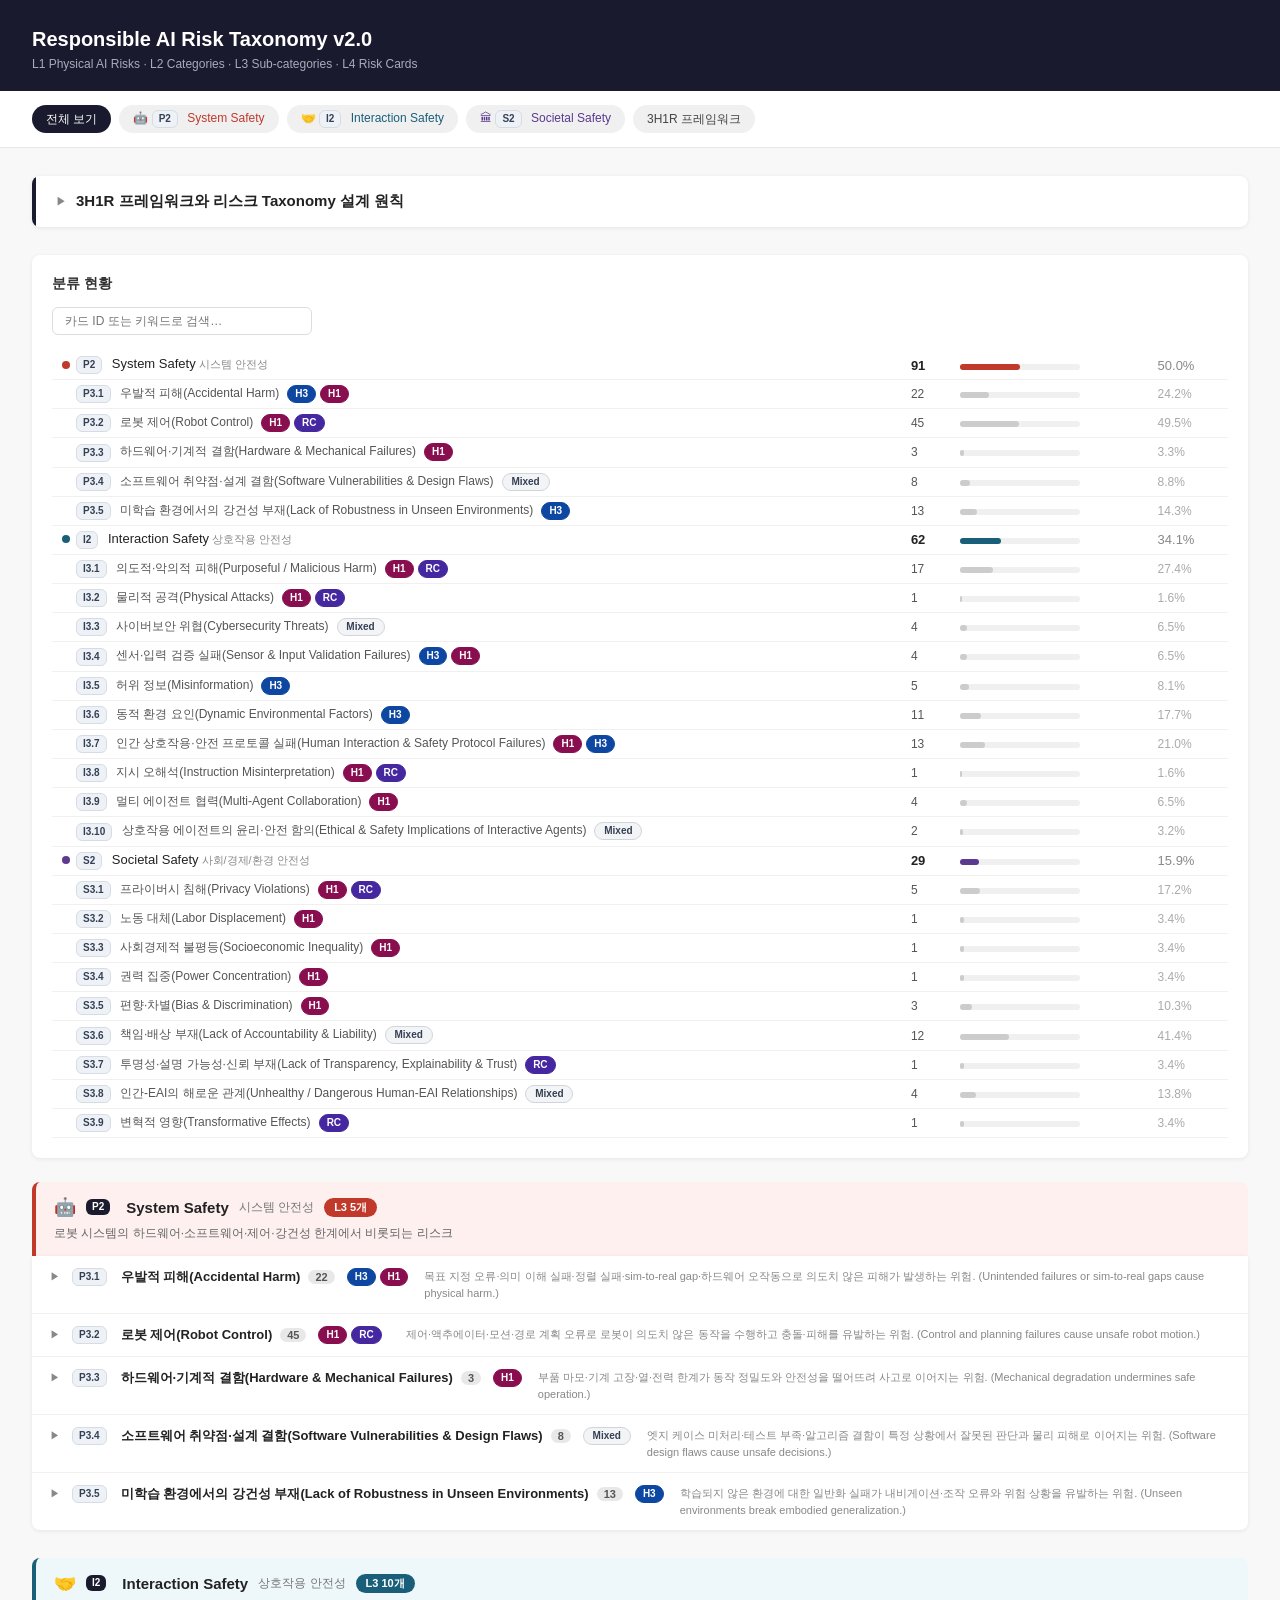
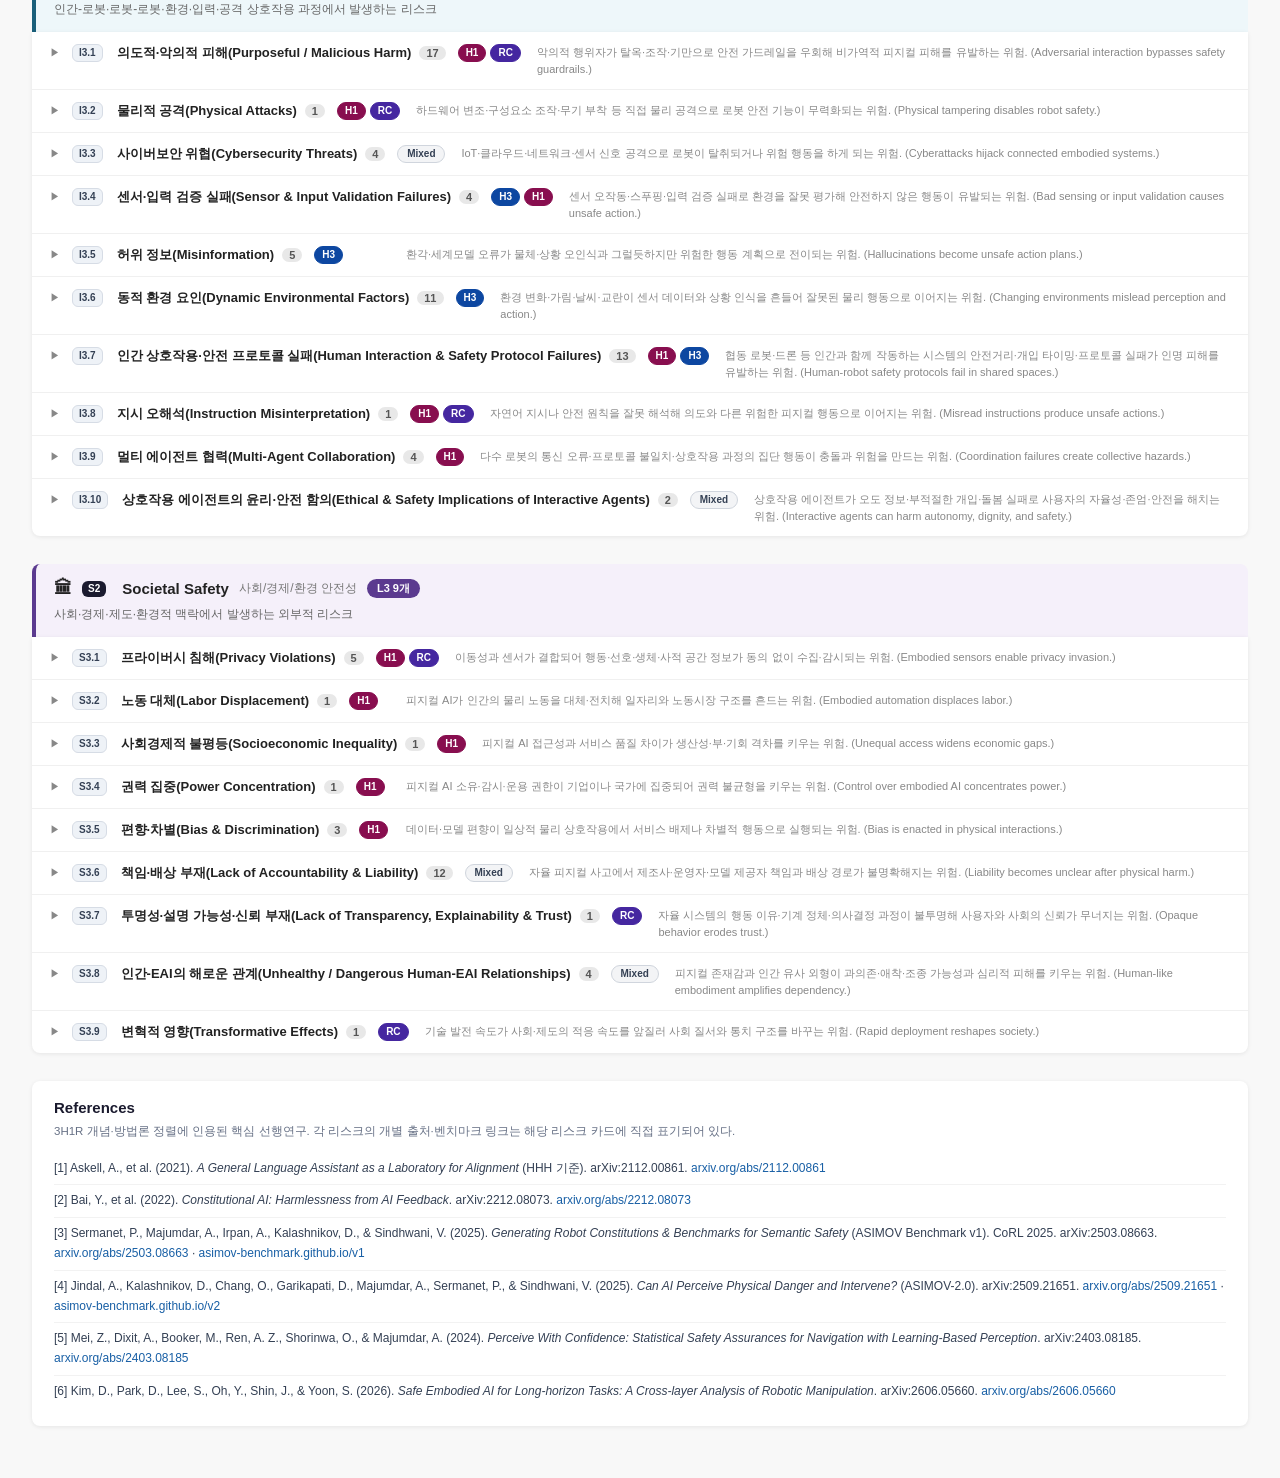
==== commit f2edc51a: "Sync master L2 L3 taxonomy hierarchy" ====
--- a/index.html
+++ b/index.html
@@ -163,11 +163,11 @@
 <!-- Human-defined Physical AI L0-L3 taxonomy labels: L3 names are rendered as Korean(English), updated 2026-06-26. -->
 <div aria-label="Physical AI Risk Taxonomy home" class="page-header" onclick="openTaxonomyHome()" onkeydown="handleHeaderKey(event)" role="link" tabindex="0">
 <h1>Responsible AI Risk Taxonomy v2.0</h1>
-<p>L0 Ownership Levels · L1 Physical AI Risks · L2 Categories · L3 Sub-categories · L4 Risk Cards</p>
+<p>L1 Physical AI Risks · L2 Categories · L3 Sub-categories · L4 Risk Cards</p>
 </div>
 <div class="nav-pills">
 <button class="pill active" onclick="showAll()">전체 보기</button>
-<button class="pill" onclick="showSection('Physical-Safety')" style="color:var(--ps)">🤖 <span class="tax-id nav-id">P2</span> Physical Safety</button>
+<button class="pill" onclick="showSection('System-Safety')" style="color:var(--ps)">🤖 <span class="tax-id nav-id">P2</span> System Safety</button>
 <button class="pill" onclick="showSection('Interaction-Safety')" style="color:var(--is)">🤝 <span class="tax-id nav-id">I2</span> Interaction Safety</button>
 <button class="pill" onclick="showSection('Societal-Safety')" style="color:var(--ss)">🏛 <span class="tax-id nav-id">S2</span> Societal Safety</button>
 <button class="pill" onclick="jumpToCriteria()">3H1R 프레임워크</button>
@@ -257,7 +257,7 @@
 <table class="criteria-table">
 <thead><tr><th>원칙</th><th>내용</th></tr></thead>
 <tbody>
-<tr><td><strong>계층 구조</strong></td><td>L0 소유권 수준 → L1 Physical AI Risks → L2 범주 → L3 하위범주 → L4 리스크 카드의 5계층으로 조직한다.</td></tr>
+<tr><td><strong>계층 구조</strong></td><td>L1 Physical AI Risks → L2 범주 → L3 하위범주 → L4 리스크 카드의 4계층 공개 뷰로 조직한다.</td></tr>
 <tr><td><strong>범주화 기준</strong></td><td>포괄성(coverage)과 상호배타성(MECE)을 실무적으로 지향하되, 경계 사례는 임의 흡수하지 않고 명시적 이관 결정과 이력 기록으로 처리한다.</td></tr>
 <tr><td><strong>리스크 카드 스키마</strong></td><td>단일 실패 단위(한 카드 = 하나의 식별 가능한 실패 모드), 조작적 정의(행동·제약·상태), 출처·벤치마크 링크(카드당 ≤5), 심각도·확률 프록시, 3H1R 태깅(인과 근접성), 분류 위치를 갖춘다.</td></tr>
 <tr><td><strong>거버넌스·재현성</strong></td><td>동일 논문·보고서의 중복 등록 방지, 저관련성 출처 정리, 계층 이관 이력 관리로 동일한 근거와 판별 규칙에서 동일한 분류가 재현되도록 한다.</td></tr>
@@ -272,557 +272,330 @@
 <input class="filter-input" oninput="filterCards(this.value)" placeholder="카드 ID 또는 키워드로 검색…" type="text"/>
 </div>
 <table class="summary-table">
-<tbody id="summary-tbody"><tr><td><span class="dot" style="background:#C0392B"></span><span class="tax-id summary-id">P2</span> Physical Safety<small style="color:#888"> 로봇 자체의 리스크</small></td><td style="font-weight:600">117</td><td><div class="bar-wrap"><div class="bar" style="width:64.3%;background:#C0392B"></div></div></td><td style="color:#888">64.3%</td></tr><tr class="sub-row"><td style="padding-left:24px;color:#555"><span class="tax-id summary-id">P3.1</span> 의도적·악의적 피해(Purposeful / Malicious Harm)<span class="rep-stack summary-rep" aria-label="대표 3H1R"><span class="rep-pill rep-h1" title="대표 3H1R: Harmless" aria-label="대표 3H1R Harmless">H1</span><span class="rep-pill rep-rc" title="대표 3H1R: Role Consistency" aria-label="대표 3H1R Role Consistency">RC</span></span></td><td style="color:#555">17</td><td><div class="bar-wrap"><div class="bar" style="width:14.5%;background:#ccc"></div></div></td><td style="color:#aaa">14.5%</td></tr><tr class="sub-row"><td style="padding-left:24px;color:#555"><span class="tax-id summary-id">P3.2</span> 우발적 피해(Accidental Harm)<span class="rep-stack summary-rep" aria-label="대표 3H1R"><span class="rep-pill rep-h3" title="대표 3H1R: Honest" aria-label="대표 3H1R Honest">H3</span><span class="rep-pill rep-h1" title="대표 3H1R: Harmless" aria-label="대표 3H1R Harmless">H1</span></span></td><td style="color:#555">22</td><td><div class="bar-wrap"><div class="bar" style="width:18.8%;background:#ccc"></div></div></td><td style="color:#aaa">18.8%</td></tr><tr class="sub-row"><td style="padding-left:24px;color:#555"><span class="tax-id summary-id">P3.3</span> 로봇 제어 실패(Robot Control Failures)<span class="rep-stack summary-rep" aria-label="대표 3H1R"><span class="rep-pill rep-h1" title="대표 3H1R: Harmless" aria-label="대표 3H1R Harmless">H1</span><span class="rep-pill rep-rc" title="대표 3H1R: Role Consistency" aria-label="대표 3H1R Role Consistency">RC</span></span></td><td style="color:#555">45</td><td><div class="bar-wrap"><div class="bar" style="width:38.5%;background:#ccc"></div></div></td><td style="color:#aaa">38.5%</td></tr><tr class="sub-row"><td style="padding-left:24px;color:#555"><span class="tax-id summary-id">P3.4</span> 물리적 공격(Physical Attacks)<span class="rep-stack summary-rep" aria-label="대표 3H1R"><span class="rep-pill rep-h1" title="대표 3H1R: Harmless" aria-label="대표 3H1R Harmless">H1</span><span class="rep-pill rep-rc" title="대표 3H1R: Role Consistency" aria-label="대표 3H1R Role Consistency">RC</span></span></td><td style="color:#555">1</td><td><div class="bar-wrap"><div class="bar" style="width:0.9%;background:#ccc"></div></div></td><td style="color:#aaa">0.9%</td></tr><tr class="sub-row"><td style="padding-left:24px;color:#555"><span class="tax-id summary-id">P3.5</span> 사이버보안 위협(Cybersecurity Threats)<span class="rep-stack summary-rep" aria-label="대표 3H1R"><span class="rep-pill rep-mixed" title="대표 3H1R: Mixed 3H1R profile" aria-label="대표 3H1R Mixed 3H1R profile">Mixed</span></span></td><td style="color:#555">4</td><td><div class="bar-wrap"><div class="bar" style="width:3.4%;background:#ccc"></div></div></td><td style="color:#aaa">3.4%</td></tr><tr class="sub-row"><td style="padding-left:24px;color:#555"><span class="tax-id summary-id">P3.6</span> 하드웨어·기계적 결함(Hardware &amp; Mechanical Failures)<span class="rep-stack summary-rep" aria-label="대표 3H1R"><span class="rep-pill rep-h1" title="대표 3H1R: Harmless" aria-label="대표 3H1R Harmless">H1</span></span></td><td style="color:#555">3</td><td><div class="bar-wrap"><div class="bar" style="width:2.6%;background:#ccc"></div></div></td><td style="color:#aaa">2.6%</td></tr><tr class="sub-row"><td style="padding-left:24px;color:#555"><span class="tax-id summary-id">P3.7</span> 소프트웨어 취약점·설계 결함(Software Vulnerabilities &amp; Design Flaws)<span class="rep-stack summary-rep" aria-label="대표 3H1R"><span class="rep-pill rep-mixed" title="대표 3H1R: Mixed 3H1R profile" aria-label="대표 3H1R Mixed 3H1R profile">Mixed</span></span></td><td style="color:#555">8</td><td><div class="bar-wrap"><div class="bar" style="width:6.8%;background:#ccc"></div></div></td><td style="color:#aaa">6.8%</td></tr><tr class="sub-row"><td style="padding-left:24px;color:#555"><span class="tax-id summary-id">P3.8</span> 센서·입력 검증 실패(Sensor &amp; Input Validation Failures)<span class="rep-stack summary-rep" aria-label="대표 3H1R"><span class="rep-pill rep-h3" title="대표 3H1R: Honest" aria-label="대표 3H1R Honest">H3</span><span class="rep-pill rep-h1" title="대표 3H1R: Harmless" aria-label="대표 3H1R Harmless">H1</span></span></td><td style="color:#555">4</td><td><div class="bar-wrap"><div class="bar" style="width:3.4%;background:#ccc"></div></div></td><td style="color:#aaa">3.4%</td></tr><tr class="sub-row"><td style="padding-left:24px;color:#555"><span class="tax-id summary-id">P3.9</span> 미학습 환경에서의 강건성 부재(Lack of Robustness in Unseen Environments)<span class="rep-stack summary-rep" aria-label="대표 3H1R"><span class="rep-pill rep-h3" title="대표 3H1R: Honest" aria-label="대표 3H1R Honest">H3</span></span></td><td style="color:#555">13</td><td><div class="bar-wrap"><div class="bar" style="width:11.1%;background:#ccc"></div></div></td><td style="color:#aaa">11.1%</td></tr><tr><td><span class="dot" style="background:#1A5F7A"></span><span class="tax-id summary-id">I2</span> Interaction Safety<small style="color:#888"> 상호작용 안전성</small></td><td style="font-weight:600">39</td><td><div class="bar-wrap"><div class="bar" style="width:21.4%;background:#1A5F7A"></div></div></td><td style="color:#888">21.4%</td></tr><tr class="sub-row"><td style="padding-left:24px;color:#555"><span class="tax-id summary-id">I3.1</span> 프라이버시 침해(Privacy Violations)<span class="rep-stack summary-rep" aria-label="대표 3H1R"><span class="rep-pill rep-h1" title="대표 3H1R: Harmless" aria-label="대표 3H1R Harmless">H1</span><span class="rep-pill rep-rc" title="대표 3H1R: Role Consistency" aria-label="대표 3H1R Role Consistency">RC</span></span></td><td style="color:#555">5</td><td><div class="bar-wrap"><div class="bar" style="width:12.8%;background:#ccc"></div></div></td><td style="color:#aaa">12.8%</td></tr><tr class="sub-row"><td style="padding-left:24px;color:#555"><span class="tax-id summary-id">I3.2</span> 허위 정보(Misinformation)<span class="rep-stack summary-rep" aria-label="대표 3H1R"><span class="rep-pill rep-h3" title="대표 3H1R: Honest" aria-label="대표 3H1R Honest">H3</span></span></td><td style="color:#555">5</td><td><div class="bar-wrap"><div class="bar" style="width:12.8%;background:#ccc"></div></div></td><td style="color:#aaa">12.8%</td></tr><tr class="sub-row"><td style="padding-left:24px;color:#555"><span class="tax-id summary-id">I3.3</span> 동적 환경 요인(Dynamic Environmental Factors)<span class="rep-stack summary-rep" aria-label="대표 3H1R"><span class="rep-pill rep-h3" title="대표 3H1R: Honest" aria-label="대표 3H1R Honest">H3</span></span></td><td style="color:#555">11</td><td><div class="bar-wrap"><div class="bar" style="width:28.2%;background:#ccc"></div></div></td><td style="color:#aaa">28.2%</td></tr><tr class="sub-row"><td style="padding-left:24px;color:#555"><span class="tax-id summary-id">I3.4</span> 인간 상호작용·안전 프로토콜 실패(Human Interaction &amp; Safety Protocol Failures)<span class="rep-stack summary-rep" aria-label="대표 3H1R"><span class="rep-pill rep-h1" title="대표 3H1R: Harmless" aria-label="대표 3H1R Harmless">H1</span><span class="rep-pill rep-h3" title="대표 3H1R: Honest" aria-label="대표 3H1R Honest">H3</span></span></td><td style="color:#555">13</td><td><div class="bar-wrap"><div class="bar" style="width:33.3%;background:#ccc"></div></div></td><td style="color:#aaa">33.3%</td></tr><tr class="sub-row"><td style="padding-left:24px;color:#555"><span class="tax-id summary-id">I3.5</span> 지시 오해석(Instruction Misinterpretation)<span class="rep-stack summary-rep" aria-label="대표 3H1R"><span class="rep-pill rep-h1" title="대표 3H1R: Harmless" aria-label="대표 3H1R Harmless">H1</span><span class="rep-pill rep-rc" title="대표 3H1R: Role Consistency" aria-label="대표 3H1R Role Consistency">RC</span></span></td><td style="color:#555">1</td><td><div class="bar-wrap"><div class="bar" style="width:2.6%;background:#ccc"></div></div></td><td style="color:#aaa">2.6%</td></tr><tr class="sub-row"><td style="padding-left:24px;color:#555"><span class="tax-id summary-id">I3.6</span> 멀티 에이전트 협력(Multi-Agent Collaboration)<span class="rep-stack summary-rep" aria-label="대표 3H1R"><span class="rep-pill rep-h1" title="대표 3H1R: Harmless" aria-label="대표 3H1R Harmless">H1</span></span></td><td style="color:#555">4</td><td><div class="bar-wrap"><div class="bar" style="width:10.3%;background:#ccc"></div></div></td><td style="color:#aaa">10.3%</td></tr><tr><td><span class="dot" style="background:#5B3A8F"></span><span class="tax-id summary-id">S2</span> Societal Safety<small style="color:#888"> 사회적 안전성</small></td><td style="font-weight:600">26</td><td><div class="bar-wrap"><div class="bar" style="width:14.3%;background:#5B3A8F"></div></div></td><td style="color:#888">14.3%</td></tr><tr class="sub-row"><td style="padding-left:24px;color:#555"><span class="tax-id summary-id">S3.1</span> 노동 대체(Labor Displacement)<span class="rep-stack summary-rep" aria-label="대표 3H1R"><span class="rep-pill rep-h1" title="대표 3H1R: Harmless" aria-label="대표 3H1R Harmless">H1</span></span></td><td style="color:#555">1</td><td><div class="bar-wrap"><div class="bar" style="width:3.8%;background:#ccc"></div></div></td><td style="color:#aaa">3.8%</td></tr><tr class="sub-row"><td style="padding-left:24px;color:#555"><span class="tax-id summary-id">S3.2</span> 사회경제적 불평등(Socioeconomic Inequality)<span class="rep-stack summary-rep" aria-label="대표 3H1R"><span class="rep-pill rep-h1" title="대표 3H1R: Harmless" aria-label="대표 3H1R Harmless">H1</span></span></td><td style="color:#555">1</td><td><div class="bar-wrap"><div class="bar" style="width:3.8%;background:#ccc"></div></div></td><td style="color:#aaa">3.8%</td></tr><tr class="sub-row"><td style="padding-left:24px;color:#555"><span class="tax-id summary-id">S3.3</span> 권력 집중(Power Concentration)<span class="rep-stack summary-rep" aria-label="대표 3H1R"><span class="rep-pill rep-h1" title="대표 3H1R: Harmless" aria-label="대표 3H1R Harmless">H1</span></span></td><td style="color:#555">1</td><td><div class="bar-wrap"><div class="bar" style="width:3.8%;background:#ccc"></div></div></td><td style="color:#aaa">3.8%</td></tr><tr class="sub-row"><td style="padding-left:24px;color:#555"><span class="tax-id summary-id">S3.4</span> 편향·차별(Bias &amp; Discrimination)<span class="rep-stack summary-rep" aria-label="대표 3H1R"><span class="rep-pill rep-h1" title="대표 3H1R: Harmless" aria-label="대표 3H1R Harmless">H1</span></span></td><td style="color:#555">3</td><td><div class="bar-wrap"><div class="bar" style="width:11.5%;background:#ccc"></div></div></td><td style="color:#aaa">11.5%</td></tr><tr class="sub-row"><td style="padding-left:24px;color:#555"><span class="tax-id summary-id">S3.5</span> 책임·배상 부재(Lack of Accountability &amp; Liability)<span class="rep-stack summary-rep" aria-label="대표 3H1R"><span class="rep-pill rep-mixed" title="대표 3H1R: Mixed 3H1R profile" aria-label="대표 3H1R Mixed 3H1R profile">Mixed</span></span></td><td style="color:#555">12</td><td><div class="bar-wrap"><div class="bar" style="width:46.2%;background:#ccc"></div></div></td><td style="color:#aaa">46.2%</td></tr><tr class="sub-row"><td style="padding-left:24px;color:#555"><span class="tax-id summary-id">S3.6</span> 투명성·설명 가능성·신뢰 부재(Lack of Transparency, Explainability &amp; Trust)<span class="rep-stack summary-rep" aria-label="대표 3H1R"><span class="rep-pill rep-rc" title="대표 3H1R: Role Consistency" aria-label="대표 3H1R Role Consistency">RC</span></span></td><td style="color:#555">1</td><td><div class="bar-wrap"><div class="bar" style="width:3.8%;background:#ccc"></div></div></td><td style="color:#aaa">3.8%</td></tr><tr class="sub-row"><td style="padding-left:24px;color:#555"><span class="tax-id summary-id">S3.7</span> 인간-EAI의 해로운 관계(Unhealthy / Dangerous Human-EAI Relationships)<span class="rep-stack summary-rep" aria-label="대표 3H1R"><span class="rep-pill rep-mixed" title="대표 3H1R: Mixed 3H1R profile" aria-label="대표 3H1R Mixed 3H1R profile">Mixed</span></span></td><td style="color:#555">4</td><td><div class="bar-wrap"><div class="bar" style="width:15.4%;background:#ccc"></div></div></td><td style="color:#aaa">15.4%</td></tr><tr class="sub-row"><td style="padding-left:24px;color:#555"><span class="tax-id summary-id">S3.8</span> 변혁적 영향(Transformative Effects)<span class="rep-stack summary-rep" aria-label="대표 3H1R"><span class="rep-pill rep-rc" title="대표 3H1R: Role Consistency" aria-label="대표 3H1R Role Consistency">RC</span></span></td><td style="color:#555">1</td><td><div class="bar-wrap"><div class="bar" style="width:3.8%;background:#ccc"></div></div></td><td style="color:#aaa">3.8%</td></tr><tr class="sub-row"><td style="padding-left:24px;color:#555"><span class="tax-id summary-id">S3.9</span> 상호작용 에이전트의 윤리·안전 함의(Ethical &amp; Safety Implications of Interactive Agents)<span class="rep-stack summary-rep" aria-label="대표 3H1R"><span class="rep-pill rep-mixed" title="대표 3H1R: Mixed 3H1R profile" aria-label="대표 3H1R Mixed 3H1R profile">Mixed</span></span></td><td style="color:#555">2</td><td><div class="bar-wrap"><div class="bar" style="width:7.7%;background:#ccc"></div></div></td><td style="color:#aaa">7.7%</td></tr></tbody>
+<tbody id="summary-tbody"><tr><td><span class="dot" style="background:#C0392B"></span><span class="tax-id summary-id">P2</span> System Safety<small style="color:#888"> 시스템 안전성</small></td><td style="font-weight:600">91</td><td><div class="bar-wrap"><div class="bar" style="width:50.0%;background:#C0392B"></div></div></td><td style="color:#888">50.0%</td></tr><tr class="sub-row"><td style="padding-left:24px;color:#555"><span class="tax-id summary-id">P3.1</span> 우발적 피해(Accidental Harm)<span class="rep-stack summary-rep" aria-label="대표 3H1R"><span class="rep-pill rep-h3" title="대표 3H1R: Honest" aria-label="대표 3H1R Honest">H3</span><span class="rep-pill rep-h1" title="대표 3H1R: Harmless" aria-label="대표 3H1R Harmless">H1</span></span></td><td style="color:#555">22</td><td><div class="bar-wrap"><div class="bar" style="width:24.2%;background:#ccc"></div></div></td><td style="color:#aaa">24.2%</td></tr><tr class="sub-row"><td style="padding-left:24px;color:#555"><span class="tax-id summary-id">P3.2</span> 로봇 제어(Robot Control)<span class="rep-stack summary-rep" aria-label="대표 3H1R"><span class="rep-pill rep-h1" title="대표 3H1R: Harmless" aria-label="대표 3H1R Harmless">H1</span><span class="rep-pill rep-rc" title="대표 3H1R: Role Consistency" aria-label="대표 3H1R Role Consistency">RC</span></span></td><td style="color:#555">45</td><td><div class="bar-wrap"><div class="bar" style="width:49.5%;background:#ccc"></div></div></td><td style="color:#aaa">49.5%</td></tr><tr class="sub-row"><td style="padding-left:24px;color:#555"><span class="tax-id summary-id">P3.3</span> 하드웨어·기계적 결함(Hardware &amp; Mechanical Failures)<span class="rep-stack summary-rep" aria-label="대표 3H1R"><span class="rep-pill rep-h1" title="대표 3H1R: Harmless" aria-label="대표 3H1R Harmless">H1</span></span></td><td style="color:#555">3</td><td><div class="bar-wrap"><div class="bar" style="width:3.3%;background:#ccc"></div></div></td><td style="color:#aaa">3.3%</td></tr><tr class="sub-row"><td style="padding-left:24px;color:#555"><span class="tax-id summary-id">P3.4</span> 소프트웨어 취약점·설계 결함(Software Vulnerabilities &amp; Design Flaws)<span class="rep-stack summary-rep" aria-label="대표 3H1R"><span class="rep-pill rep-mixed" title="대표 3H1R: Mixed 3H1R profile" aria-label="대표 3H1R Mixed 3H1R profile">Mixed</span></span></td><td style="color:#555">8</td><td><div class="bar-wrap"><div class="bar" style="width:8.8%;background:#ccc"></div></div></td><td style="color:#aaa">8.8%</td></tr><tr class="sub-row"><td style="padding-left:24px;color:#555"><span class="tax-id summary-id">P3.5</span> 미학습 환경에서의 강건성 부재(Lack of Robustness in Unseen Environments)<span class="rep-stack summary-rep" aria-label="대표 3H1R"><span class="rep-pill rep-h3" title="대표 3H1R: Honest" aria-label="대표 3H1R Honest">H3</span></span></td><td style="color:#555">13</td><td><div class="bar-wrap"><div class="bar" style="width:14.3%;background:#ccc"></div></div></td><td style="color:#aaa">14.3%</td></tr><tr><td><span class="dot" style="background:#1A5F7A"></span><span class="tax-id summary-id">I2</span> Interaction Safety<small style="color:#888"> 상호작용 안전성</small></td><td style="font-weight:600">62</td><td><div class="bar-wrap"><div class="bar" style="width:34.1%;background:#1A5F7A"></div></div></td><td style="color:#888">34.1%</td></tr><tr class="sub-row"><td style="padding-left:24px;color:#555"><span class="tax-id summary-id">I3.1</span> 의도적·악의적 피해(Purposeful / Malicious Harm)<span class="rep-stack summary-rep" aria-label="대표 3H1R"><span class="rep-pill rep-h1" title="대표 3H1R: Harmless" aria-label="대표 3H1R Harmless">H1</span><span class="rep-pill rep-rc" title="대표 3H1R: Role Consistency" aria-label="대표 3H1R Role Consistency">RC</span></span></td><td style="color:#555">17</td><td><div class="bar-wrap"><div class="bar" style="width:27.4%;background:#ccc"></div></div></td><td style="color:#aaa">27.4%</td></tr><tr class="sub-row"><td style="padding-left:24px;color:#555"><span class="tax-id summary-id">I3.2</span> 물리적 공격(Physical Attacks)<span class="rep-stack summary-rep" aria-label="대표 3H1R"><span class="rep-pill rep-h1" title="대표 3H1R: Harmless" aria-label="대표 3H1R Harmless">H1</span><span class="rep-pill rep-rc" title="대표 3H1R: Role Consistency" aria-label="대표 3H1R Role Consistency">RC</span></span></td><td style="color:#555">1</td><td><div class="bar-wrap"><div class="bar" style="width:1.6%;background:#ccc"></div></div></td><td style="color:#aaa">1.6%</td></tr><tr class="sub-row"><td style="padding-left:24px;color:#555"><span class="tax-id summary-id">I3.3</span> 사이버보안 위협(Cybersecurity Threats)<span class="rep-stack summary-rep" aria-label="대표 3H1R"><span class="rep-pill rep-mixed" title="대표 3H1R: Mixed 3H1R profile" aria-label="대표 3H1R Mixed 3H1R profile">Mixed</span></span></td><td style="color:#555">4</td><td><div class="bar-wrap"><div class="bar" style="width:6.5%;background:#ccc"></div></div></td><td style="color:#aaa">6.5%</td></tr><tr class="sub-row"><td style="padding-left:24px;color:#555"><span class="tax-id summary-id">I3.4</span> 센서·입력 검증 실패(Sensor &amp; Input Validation Failures)<span class="rep-stack summary-rep" aria-label="대표 3H1R"><span class="rep-pill rep-h3" title="대표 3H1R: Honest" aria-label="대표 3H1R Honest">H3</span><span class="rep-pill rep-h1" title="대표 3H1R: Harmless" aria-label="대표 3H1R Harmless">H1</span></span></td><td style="color:#555">4</td><td><div class="bar-wrap"><div class="bar" style="width:6.5%;background:#ccc"></div></div></td><td style="color:#aaa">6.5%</td></tr><tr class="sub-row"><td style="padding-left:24px;color:#555"><span class="tax-id summary-id">I3.5</span> 허위 정보(Misinformation)<span class="rep-stack summary-rep" aria-label="대표 3H1R"><span class="rep-pill rep-h3" title="대표 3H1R: Honest" aria-label="대표 3H1R Honest">H3</span></span></td><td style="color:#555">5</td><td><div class="bar-wrap"><div class="bar" style="width:8.1%;background:#ccc"></div></div></td><td style="color:#aaa">8.1%</td></tr><tr class="sub-row"><td style="padding-left:24px;color:#555"><span class="tax-id summary-id">I3.6</span> 동적 환경 요인(Dynamic Environmental Factors)<span class="rep-stack summary-rep" aria-label="대표 3H1R"><span class="rep-pill rep-h3" title="대표 3H1R: Honest" aria-label="대표 3H1R Honest">H3</span></span></td><td style="color:#555">11</td><td><div class="bar-wrap"><div class="bar" style="width:17.7%;background:#ccc"></div></div></td><td style="color:#aaa">17.7%</td></tr><tr class="sub-row"><td style="padding-left:24px;color:#555"><span class="tax-id summary-id">I3.7</span> 인간 상호작용·안전 프로토콜 실패(Human Interaction &amp; Safety Protocol Failures)<span class="rep-stack summary-rep" aria-label="대표 3H1R"><span class="rep-pill rep-h1" title="대표 3H1R: Harmless" aria-label="대표 3H1R Harmless">H1</span><span class="rep-pill rep-h3" title="대표 3H1R: Honest" aria-label="대표 3H1R Honest">H3</span></span></td><td style="color:#555">13</td><td><div class="bar-wrap"><div class="bar" style="width:21.0%;background:#ccc"></div></div></td><td style="color:#aaa">21.0%</td></tr><tr class="sub-row"><td style="padding-left:24px;color:#555"><span class="tax-id summary-id">I3.8</span> 지시 오해석(Instruction Misinterpretation)<span class="rep-stack summary-rep" aria-label="대표 3H1R"><span class="rep-pill rep-h1" title="대표 3H1R: Harmless" aria-label="대표 3H1R Harmless">H1</span><span class="rep-pill rep-rc" title="대표 3H1R: Role Consistency" aria-label="대표 3H1R Role Consistency">RC</span></span></td><td style="color:#555">1</td><td><div class="bar-wrap"><div class="bar" style="width:1.6%;background:#ccc"></div></div></td><td style="color:#aaa">1.6%</td></tr><tr class="sub-row"><td style="padding-left:24px;color:#555"><span class="tax-id summary-id">I3.9</span> 멀티 에이전트 협력(Multi-Agent Collaboration)<span class="rep-stack summary-rep" aria-label="대표 3H1R"><span class="rep-pill rep-h1" title="대표 3H1R: Harmless" aria-label="대표 3H1R Harmless">H1</span></span></td><td style="color:#555">4</td><td><div class="bar-wrap"><div class="bar" style="width:6.5%;background:#ccc"></div></div></td><td style="color:#aaa">6.5%</td></tr><tr class="sub-row"><td style="padding-left:24px;color:#555"><span class="tax-id summary-id">I3.10</span> 상호작용 에이전트의 윤리·안전 함의(Ethical &amp; Safety Implications of Interactive Agents)<span class="rep-stack summary-rep" aria-label="대표 3H1R"><span class="rep-pill rep-mixed" title="대표 3H1R: Mixed 3H1R profile" aria-label="대표 3H1R Mixed 3H1R profile">Mixed</span></span></td><td style="color:#555">2</td><td><div class="bar-wrap"><div class="bar" style="width:3.2%;background:#ccc"></div></div></td><td style="color:#aaa">3.2%</td></tr><tr><td><span class="dot" style="background:#5B3A8F"></span><span class="tax-id summary-id">S2</span> Societal Safety<small style="color:#888"> 사회/경제/환경 안전성</small></td><td style="font-weight:600">29</td><td><div class="bar-wrap"><div class="bar" style="width:15.9%;background:#5B3A8F"></div></div></td><td style="color:#888">15.9%</td></tr><tr class="sub-row"><td style="padding-left:24px;color:#555"><span class="tax-id summary-id">S3.1</span> 프라이버시 침해(Privacy Violations)<span class="rep-stack summary-rep" aria-label="대표 3H1R"><span class="rep-pill rep-h1" title="대표 3H1R: Harmless" aria-label="대표 3H1R Harmless">H1</span><span class="rep-pill rep-rc" title="대표 3H1R: Role Consistency" aria-label="대표 3H1R Role Consistency">RC</span></span></td><td style="color:#555">5</td><td><div class="bar-wrap"><div class="bar" style="width:17.2%;background:#ccc"></div></div></td><td style="color:#aaa">17.2%</td></tr><tr class="sub-row"><td style="padding-left:24px;color:#555"><span class="tax-id summary-id">S3.2</span> 노동 대체(Labor Displacement)<span class="rep-stack summary-rep" aria-label="대표 3H1R"><span class="rep-pill rep-h1" title="대표 3H1R: Harmless" aria-label="대표 3H1R Harmless">H1</span></span></td><td style="color:#555">1</td><td><div class="bar-wrap"><div class="bar" style="width:3.4%;background:#ccc"></div></div></td><td style="color:#aaa">3.4%</td></tr><tr class="sub-row"><td style="padding-left:24px;color:#555"><span class="tax-id summary-id">S3.3</span> 사회경제적 불평등(Socioeconomic Inequality)<span class="rep-stack summary-rep" aria-label="대표 3H1R"><span class="rep-pill rep-h1" title="대표 3H1R: Harmless" aria-label="대표 3H1R Harmless">H1</span></span></td><td style="color:#555">1</td><td><div class="bar-wrap"><div class="bar" style="width:3.4%;background:#ccc"></div></div></td><td style="color:#aaa">3.4%</td></tr><tr class="sub-row"><td style="padding-left:24px;color:#555"><span class="tax-id summary-id">S3.4</span> 권력 집중(Power Concentration)<span class="rep-stack summary-rep" aria-label="대표 3H1R"><span class="rep-pill rep-h1" title="대표 3H1R: Harmless" aria-label="대표 3H1R Harmless">H1</span></span></td><td style="color:#555">1</td><td><div class="bar-wrap"><div class="bar" style="width:3.4%;background:#ccc"></div></div></td><td style="color:#aaa">3.4%</td></tr><tr class="sub-row"><td style="padding-left:24px;color:#555"><span class="tax-id summary-id">S3.5</span> 편향·차별(Bias &amp; Discrimination)<span class="rep-stack summary-rep" aria-label="대표 3H1R"><span class="rep-pill rep-h1" title="대표 3H1R: Harmless" aria-label="대표 3H1R Harmless">H1</span></span></td><td style="color:#555">3</td><td><div class="bar-wrap"><div class="bar" style="width:10.3%;background:#ccc"></div></div></td><td style="color:#aaa">10.3%</td></tr><tr class="sub-row"><td style="padding-left:24px;color:#555"><span class="tax-id summary-id">S3.6</span> 책임·배상 부재(Lack of Accountability &amp; Liability)<span class="rep-stack summary-rep" aria-label="대표 3H1R"><span class="rep-pill rep-mixed" title="대표 3H1R: Mixed 3H1R profile" aria-label="대표 3H1R Mixed 3H1R profile">Mixed</span></span></td><td style="color:#555">12</td><td><div class="bar-wrap"><div class="bar" style="width:41.4%;background:#ccc"></div></div></td><td style="color:#aaa">41.4%</td></tr><tr class="sub-row"><td style="padding-left:24px;color:#555"><span class="tax-id summary-id">S3.7</span> 투명성·설명 가능성·신뢰 부재(Lack of Transparency, Explainability &amp; Trust)<span class="rep-stack summary-rep" aria-label="대표 3H1R"><span class="rep-pill rep-rc" title="대표 3H1R: Role Consistency" aria-label="대표 3H1R Role Consistency">RC</span></span></td><td style="color:#555">1</td><td><div class="bar-wrap"><div class="bar" style="width:3.4%;background:#ccc"></div></div></td><td style="color:#aaa">3.4%</td></tr><tr class="sub-row"><td style="padding-left:24px;color:#555"><span class="tax-id summary-id">S3.8</span> 인간-EAI의 해로운 관계(Unhealthy / Dangerous Human-EAI Relationships)<span class="rep-stack summary-rep" aria-label="대표 3H1R"><span class="rep-pill rep-mixed" title="대표 3H1R: Mixed 3H1R profile" aria-label="대표 3H1R Mixed 3H1R profile">Mixed</span></span></td><td style="color:#555">4</td><td><div class="bar-wrap"><div class="bar" style="width:13.8%;background:#ccc"></div></div></td><td style="color:#aaa">13.8%</td></tr><tr class="sub-row"><td style="padding-left:24px;color:#555"><span class="tax-id summary-id">S3.9</span> 변혁적 영향(Transformative Effects)<span class="rep-stack summary-rep" aria-label="대표 3H1R"><span class="rep-pill rep-rc" title="대표 3H1R: Role Consistency" aria-label="대표 3H1R Role Consistency">RC</span></span></td><td style="color:#555">1</td><td><div class="bar-wrap"><div class="bar" style="width:3.4%;background:#ccc"></div></div></td><td style="color:#aaa">3.4%</td></tr></tbody>
 </table>
 </div>
-<section class="l2-section" data-tax-id="P2" id="sec-Physical-Safety">
+<section class="l2-section" data-tax-id="P2" id="sec-System-Safety">
 <div class="l2-header" style="border-left:4px solid #C0392B;background:#FDF0EF">
 <div class="l2-title">
 <span class="l2-icon">🤖</span>
 <span class="tax-id l2-id">P2</span>
-<span>Physical Safety</span>
-<span class="l2-ko">로봇 자체의 리스크</span>
-<span class="l2-badge" style="background:#C0392B">L3 9개</span>
-</div>
-<p class="l2-desc">로봇 하드웨어·소프트웨어 자체의 내재적 한계 및 취약점에서 비롯되는 리스크</p>
+<span>System Safety</span>
+<span class="l2-ko">시스템 안전성</span>
+<span class="l2-badge" style="background:#C0392B">L3 5개</span>
+</div>
+<p class="l2-desc">로봇 시스템의 하드웨어·소프트웨어·제어·강건성 한계에서 비롯되는 리스크</p>
 </div>
 <div class="l3-list"><div class="l3-group" data-tax-id="P3.1">
 <div class="l3-header" onclick="toggle(this)">
 <div class="l3-left">
 <span class="chevron">▶</span>
 <span class="tax-id l3-id">P3.1</span>
-<span class="l3-name">의도적·악의적 피해(Purposeful / Malicious Harm)</span>
-<span class="l3-count">17</span><span class="rep-stack" aria-label="대표 3H1R"><span class="rep-pill rep-h1" title="대표 3H1R: Harmless" aria-label="대표 3H1R Harmless">H1</span><span class="rep-pill rep-rc" title="대표 3H1R: Role Consistency" aria-label="대표 3H1R Role Consistency">RC</span></span>
-</div>
-<div class="l3-desc">악의적 행위자가 탈옥·조작·기만으로 피지컬 AI의 안전장치를 우회하고 사람·재산·인프라에 해를 가하는 위험. (Malicious actors bypass safety guardrails to cause physical harm.)</div>
+<span class="l3-name">우발적 피해(Accidental Harm)</span>
+<span class="l3-count">22</span><span class="rep-stack" aria-label="대표 3H1R"><span class="rep-pill rep-h3" title="대표 3H1R: Honest" aria-label="대표 3H1R Honest">H3</span><span class="rep-pill rep-h1" title="대표 3H1R: Harmless" aria-label="대표 3H1R Harmless">H1</span></span>
+</div>
+<div class="l3-desc">목표 지정 오류·의미 이해 실패·정렬 실패·sim-to-real gap·하드웨어 오작동으로 의도치 않은 피해가 발생하는 위험. (Unintended failures or sim-to-real gaps cause physical harm.)</div>
 </div>
 <div class="l3-body collapsed">
 <div class="cards-grid"><div class="card">
 <div class="card-head">
-<span class="badge" style="background:#185FA5">PHYSBENCH-REF-0017</span>
-<span class="card-label">LLM Agent 탈옥 (Embodied LLM contextual jailbreak)</span>
-</div>
-<div class="card-def">공격자가 피지컬 작업 맥락으로 프레임을 구성하여 embodied LLM 에이전트가 안전 제한을 우회하고 악의적 피지컬 행동을 수용하도록 유도하는 위험. (An attacker frames a physical task context so an embodied LLM agent bypasses safety restrictions and accepts malicious physical action instructions.)</div><div class="card-justification"><span class="just-label">근거</span> <span class="just-item">악성 지시를 피지컬 과업처럼 꾸미면 로봇이 안전 차단을 뚫고 위험 행동을 할 수 있다 (Zhang et al., 2024)</span> <span class="just-item"><a href="https://ars.els-cdn.com/content/image/1-s2.0-S0164121226000166-gr1_lrg.jpg" target="_blank">그림 1</a>은 프롬프트 주입이 사용자 입력을 거쳐 LLM 응답과 외부 동작 실행 경로를 바꾸는 구조를 보여준다 (A white-box prompt injection attack on emb…, 2026)</span> <span class="just-item">LLM 물리 제어(드론) 탈옥 취약성 평가, 4종 데이터셋으로 안전 거부 측정 (LLM Physical Safety Benchmark, HF)</span><span class="just-item">jailbreak로 위험 의도를 우회 표현한 지시가 embodied agent의 안전 정렬을 흔들어 해로운 피지컬 행동 계획으로 이어질 수 있다 (Ying et al., 2025)</span></div>
+<span class="badge" style="background:#185FA5">PHYSBENCH-REF-0003</span>
+<span class="card-label">물리적 위험 개입 실패 (Physical danger intervention failure)</span>
+</div>
+<div class="card-def">시스템이 위험 상황을 인식하고도 적시에 적절한 개입 또는 거부 응답을 생성하지 못하는 실패. (A system recognizes a hazardous physical situation but fails to produce a timely and appropriate intervention or refusal.)</div><div class="card-justification"><span class="just-label">근거</span> <span class="just-item">위험을 알아도 제때 멈추거나 경고하지 못하면 사고를 막지 못한다 (ASIMOV-2.0, 2025)</span><span class="just-item">위험을 감지해도 스스로 해결하지 못하면 사람 도움을 호출해야 하므로, 개입 실패는 책임 있는 조작의 핵심 실패다 (Zhang et al., 2025)</span><span class="just-item">위험 행동 전후에 닦기·치우기·끄기 같은 완화 조치를 제때 넣지 못하면, 작업 완료와 별개로 안전 실패로 판정된다 (Lu et al., 2025)</span></div>
+<div class="card-meta">
+<span class="meta-item">심각도 <span style="display:inline-block;width:82px;height:6px;background:#E74C3C;border-radius:3px;vertical-align:middle;max-width:60px"></span><span style="font-size:10px;color:#666;margin-left:4px">4.30</span></span>
+<span class="meta-item">확률 <span style="font-size:10px;color:#555">0.45</span></span>
+<span class="meta-item"><a class="src-link" href="https://arxiv.org/pdf/2509.21651" target="_blank">ASIMOV-2.0: Can AI Perceive Physical Danger and In…</a></span>
+</div>
+<span class="meta-item"><a class="src-link" href="https://arxiv.org/pdf/2512.04308" target="_blank">ResponsibleRobotBench: Benchmarking Responsible Robot Manipulation…</a></span>
+<span class="meta-item"><a class="src-link" href="https://arxiv.org/pdf/2506.16402" target="_blank">IS-Bench: Evaluating Interactive Safety of VLM-Driven Embodied Agents…</a></span>
+<div style="margin-top:7px;display:flex;flex-wrap:wrap;gap:4px;align-items:center"><span style="font-size:10px;color:#888;font-weight:600;margin-right:2px">3H1R</span><span style="display:inline-block;padding:2px 8px;border-radius:10px;font-size:11px;background:#880e4f;color:#fff;border:1.5px solid #880e4f;font-weight:700">H1 Harmless<sup style="font-size:7px;vertical-align:super;margin-left:1px">P</sup></span></div></div>
+<div class="card">
+<div class="card-head">
+<span class="badge" style="background:#185FA5">PHYSBENCH-REF-0007</span>
+<span class="card-label">물리적 상식 위반 (Commonsense physicality violation)</span>
+</div>
+<div class="card-def">모델이 물체 지지·안정성·포함 관계 등 기본적인 피지컬 상식을 위반하는 행동을 제안하거나 실행하는 실패. (A model proposes or executes an action that violates basic physical commonsense about object support, stability, containment, or gravity.)</div><div class="card-justification"><span class="just-label">근거</span> <span class="just-item">로봇이 무게, 불, 날카로움 같은 상식을 놓치면 안전하지 않은 행동을 고른다 (ASIMOV-2.0, 2025)</span></div>
+<div class="card-meta">
+<span class="meta-item">심각도 <span style="display:inline-block;width:60px;height:6px;background:#F39C12;border-radius:3px;vertical-align:middle;max-width:60px"></span><span style="font-size:10px;color:#666;margin-left:4px">3.40</span></span>
+<span class="meta-item">확률 <span style="font-size:10px;color:#555">0.62</span></span>
+<span class="meta-item"><a class="src-link" href="https://arxiv.org/pdf/2509.21651" target="_blank">ASIMOV-2.0: Can AI Perceive Physical Danger and In…</a></span>
+</div>
+<div style="margin-top:7px;display:flex;flex-wrap:wrap;gap:4px;align-items:center"><span style="font-size:10px;color:#888;font-weight:600;margin-right:2px">3H1R</span><span style="display:inline-block;padding:1px 7px;border-radius:10px;font-size:11px;background:#fff;color:#b71c1c;border:1.5px solid #e91e63;font-weight:400">H1 Harmless<sup style="font-size:7px;vertical-align:super;margin-left:1px">S</sup></span><span style="display:inline-block;padding:1px 7px;border-radius:10px;font-size:11px;background:#0d47a1;color:#fff;border:1.5px solid #0d47a1;font-weight:700">H3 Honest<sup style="font-size:7px;vertical-align:super;margin-left:1px">P</sup></span></div></div>
+<div class="card">
+<div class="card-head">
+<span class="badge" style="background:#185FA5">PHYSBENCH-REF-0012</span>
+<span class="card-label">복합 물리적 제약 위반 (Compositional physical constraint violation)</span>
+</div>
+<div class="card-def">개별적으로는 유효한 행동들이 피지컬 제약 간 의존성 미모델링으로 결합 시 비안전 계획을 생성하는 실패. (Individually valid actions are combined into an unsafe plan because dependencies among physical constraints are not modeled.)</div><div class="card-justification"><span class="just-label">근거</span> <span class="just-item">따로 보면 안전한 동작도 조합되면 충돌이나 낙하 같은 위험이 될 수 있다 (ASIMOV-2.0, 2025)</span><span class="just-item">여러 안전 제약이 동시에 걸린 복합 리스크에서 VLA 모델들의 안전률이 낮아져, 제약 조합을 놓치면 조작 행동이 불안정해진다 (Li et al., 2026)</span><span class="just-item">사과를 더러운 접시에 먼저 놓고 나중에 닦는 것처럼, 개별 행동은 가능해도 순서가 틀리면 복합 제약 위반이 된다 (Lu et al., 2025)</span></div>
+<div class="card-meta">
+<span class="meta-item">심각도 <span style="display:inline-block;width:65px;height:6px;background:#F39C12;border-radius:3px;vertical-align:middle;max-width:60px"></span><span style="font-size:10px;color:#666;margin-left:4px">3.60</span></span>
+<span class="meta-item">확률 <span style="font-size:10px;color:#555">0.50</span></span>
+<span class="meta-item"><a class="src-link" href="https://arxiv.org/pdf/2509.21651" target="_blank">ASIMOV-2.0: Can AI Perceive Physical Danger and In…</a></span>
+</div>
+<span class="meta-item"><a class="src-link" href="https://arxiv.org/pdf/2603.25747" target="_blank">BeSafe-Bench: Unveiling Behavioral Safety Risks of Situated Agents…</a></span>
+<span class="meta-item"><a class="src-link" href="https://arxiv.org/pdf/2506.16402" target="_blank">IS-Bench: Evaluating Interactive Safety of VLM-Driven Embodied Agents…</a></span>
+<div style="margin-top:7px;display:flex;flex-wrap:wrap;gap:4px;align-items:center"><span style="font-size:10px;color:#888;font-weight:600;margin-right:2px">3H1R</span><span style="display:inline-block;padding:2px 8px;border-radius:10px;font-size:11px;background:#fff;color:#b71c1c;border:1.5px solid #e91e63;font-weight:400">H1 Harmless<sup style="font-size:7px;vertical-align:super;margin-left:1px">S</sup></span><span style="display:inline-block;padding:2px 8px;border-radius:10px;font-size:11px;background:#4527a0;color:#fff;border:1.5px solid #4527a0;font-weight:700">RC Role<sup style="font-size:7px;vertical-align:super;margin-left:1px">P</sup></span></div></div>
+<div class="card">
+<div class="card-head">
+<span class="badge" style="background:#185FA5">PHYSBENCH-REF-0032</span>
+<span class="card-label">안전 강화학습 제약 위반 (Safe reinforcement learning constraint violation)</span>
+</div>
+<div class="card-def">강화학습 정책이 비용으로 표현된 명시적 안전 제약을 위반하면서 과제 보상을 달성하는 실패. (A reinforcement learning policy achieves task reward while violating explicit safety constraints represented as costs or limits.)</div><div class="card-justification"><span class="just-label">근거</span> <span class="just-item">안전 비용을 둔 강화학습도 보상만 좇으면 금지 행동을 선택할 수 있다 (Safety-Gymnasium, 2023)</span> <span class="just-item">강화학습 정책이 안전 제약을 어떻게 어길 수 있는지 다룬다 (Safe Reinforcement Learning Using Sequenti…, 2025)</span> <span class="just-item">로봇 학습 제어에서 안전 제약을 보상과 함께 다루므로, 안전 강화학습 제약 위반은 제어 설계 단계에서 바로 문제된다 (Safe Learning in Robotics (2022))</span><span class="just-item">설명 가능한 안전 제어에서 '안전 강화학습 제약 위반' 문제가 실제 안전 문제로 이어질 수 있음을 다룬다; Explainable and Safety Aware… (Farzanegan et al., 2025)</span><span class="just-item">다중 에이전트 강화학습으로 도시 공역 충돌 회피를 다뤄, 안전 제약이 빠진 학습 정책은 충돌 위험을 남길 수 있다 (Zhong et al., 2025)</span></div>
+<div class="card-meta">
+<span class="meta-item">심각도 <span style="display:inline-block;width:72px;height:6px;background:#F39C12;border-radius:3px;vertical-align:middle;max-width:60px"></span><span style="font-size:10px;color:#666;margin-left:4px">3.90</span></span>
+<span class="meta-item">확률 <span style="font-size:10px;color:#555">0.60</span></span>
+<span class="meta-item"><a class="src-link" href="https://arxiv.org/pdf/2310.12567" target="_blank">Safety-Gymnasium: A Unified Safe Reinforcement Lea…</a></span>
+</div>
+<span class="meta-item"><a class="src-link new-ref" href="https://doi.org/10.18178/ijmerr.14.3.347-359" style="border-left:3px solid #27AE60;padding-left:4px;" target="_blank">+ Safe Reinforcement Learning Using Sequenti… (2025)</a></span>
+<span class="meta-item top200-ref"><a class="src-link top200-ref-link" href="https://doi.org/10.1146/annurev-control-042920-020211" style="border-left:3px solid #1A5F7A;padding-left:4px;" target="_blank">+ Safe Learning in Robotics: From Learning-Based Control to… (2022)</a></span>
+<div style="margin-top:7px;display:flex;flex-wrap:wrap;gap:4px;align-items:center"><span style="font-size:10px;color:#888;font-weight:600;margin-right:2px">3H1R</span><span style="display:inline-block;padding:2px 8px;border-radius:10px;font-size:11px;background:#fff;color:#b71c1c;border:1.5px solid #e91e63;font-weight:400">H1 Harmless<sup style="font-size:7px;vertical-align:super;margin-left:1px">S</sup></span><span style="display:inline-block;padding:2px 8px;border-radius:10px;font-size:11px;background:#1b5e20;color:#fff;border:1.5px solid #1b5e20;font-weight:700">H2 Helpful<sup style="font-size:7px;vertical-align:super;margin-left:1px">P</sup></span><span style="display:inline-block;padding:2px 8px;border-radius:10px;font-size:11px;background:#4527a0;color:#fff;border:1.5px solid #4527a0;font-weight:700">RC Role<sup style="font-size:7px;vertical-align:super;margin-left:1px">P</sup></span></div><span class="meta-item corpus-ref"><a class="src-link corpus-ref-link" href="https://doi.org/10.1109/tase.2025.3554431" style="border-left:3px solid #8E44AD;padding-left:4px;" target="_blank">+ Explainable and Safety Aware Deep Reinforcement Learning-Based Control of… (2025)</a></span><span class="meta-item corpus-ref"><a class="src-link corpus-ref-link" href="https://doi.org/10.1016/j.ast.2025.110378" style="border-left:3px solid #8E44AD;padding-left:4px;" target="_blank">+ 3D RVO-enhanced multi-agent deep reinforcement learning for collision avo… (2025)</a></span></div>
+<div class="card">
+<div class="card-head">
+<span class="badge" style="background:#185FA5">PHYSBENCH-REF-0035</span>
+<span class="card-label">제약 비용 과소평가 (Constraint-cost underestimation)</span>
+</div>
+<div class="card-def">정책 또는 평가자가 누적 안전 비용을 과소평가하여 외견상 안전한 행동이 시간 경과에 따라 제약을 위반하는 실패. (A policy or evaluator underestimates cumulative safety costs, making apparently safe behavior violate constraints over time.)</div><div class="card-justification"><span class="just-label">근거</span> <span class="just-item">작은 안전 비용을 낮게 잡으면 여러 번의 행동 끝에 큰 위험이 누적된다 (Safety-Gymnasium, 2023)</span></div>
+<div class="card-meta">
+<span class="meta-item">심각도 <span style="display:inline-block;width:62px;height:6px;background:#F39C12;border-radius:3px;vertical-align:middle;max-width:60px"></span><span style="font-size:10px;color:#666;margin-left:4px">3.50</span></span>
+<span class="meta-item">확률 <span style="font-size:10px;color:#555">0.55</span></span>
+<span class="meta-item"><a class="src-link" href="https://arxiv.org/pdf/2310.12567" target="_blank">Safety-Gymnasium: A Unified Safe Reinforcement Lea…</a></span>
+</div>
+<div style="margin-top:7px;display:flex;flex-wrap:wrap;gap:4px;align-items:center"><span style="font-size:10px;color:#888;font-weight:600;margin-right:2px">3H1R</span><span style="display:inline-block;padding:2px 8px;border-radius:10px;font-size:11px;background:#880e4f;color:#fff;border:1.5px solid #880e4f;font-weight:700">H1 Harmless<sup style="font-size:7px;vertical-align:super;margin-left:1px">P</sup></span><span style="display:inline-block;padding:2px 8px;border-radius:10px;font-size:11px;background:#fff;color:#2e7d32;border:1.5px solid #4caf50;font-weight:400">H2 Helpful<sup style="font-size:7px;vertical-align:super;margin-left:1px">S</sup></span><span style="display:inline-block;padding:2px 8px;border-radius:10px;font-size:11px;background:#0d47a1;color:#fff;border:1.5px solid #0d47a1;font-weight:700">H3 Honest<sup style="font-size:7px;vertical-align:super;margin-left:1px">P</sup></span><span style="display:inline-block;padding:2px 8px;border-radius:10px;font-size:11px;background:#fff;color:#6a1b9a;border:1.5px solid #9c27b0;font-weight:400">RC Role<sup style="font-size:7px;vertical-align:super;margin-left:1px">S</sup></span></div></div>
+<div class="card">
+<div class="card-head">
+<span class="badge" style="background:#185FA5">PHYSBENCH-REF-0039</span>
+<span class="card-label">물리적 상호작용 안전 공백 (Physical interaction safety control gap)</span>
+</div>
+<div class="card-def">리스크 제어가 기반 모델 탑재 로봇과 인간 간 직접 피지컬 상호작용을 불충분하게 다루는 위험. (Risk controls insufficiently cover direct physical interaction between humans and foundation-model-enabled robots.)</div><div class="card-justification"><span class="just-label">근거</span> <span class="just-item">사람과 가까이 닿는 로봇은 힘, 속도, 거리 제어가 빠지면 바로 다칠 수 있다 (Kojima et al., 2025)</span></div>
 <div class="card-meta">
 <span class="meta-item">심각도 <span style="display:inline-block;width:80px;height:6px;background:#E74C3C;border-radius:3px;vertical-align:middle;max-width:60px"></span><span style="font-size:10px;color:#666;margin-left:4px">4.20</span></span>
+<span class="meta-item">확률 <span style="font-size:10px;color:#555">0.42</span></span>
+<span class="meta-item"><a class="src-link" href="https://www.ijcai.org/proceedings/2025/1168.pdf" target="_blank">A Comprehensive Survey on Physical Risk Control in…</a></span>
+</div>
+<div style="margin-top:7px;display:flex;flex-wrap:wrap;gap:4px;align-items:center"><span style="font-size:10px;color:#888;font-weight:600;margin-right:2px">3H1R</span><span style="display:inline-block;padding:2px 8px;border-radius:10px;font-size:11px;background:#880e4f;color:#fff;border:1.5px solid #880e4f;font-weight:700">H1 Harmless<sup style="font-size:7px;vertical-align:super;margin-left:1px">P</sup></span><span style="display:inline-block;padding:2px 8px;border-radius:10px;font-size:11px;background:#fff;color:#6a1b9a;border:1.5px solid #9c27b0;font-weight:400">RC Role<sup style="font-size:7px;vertical-align:super;margin-left:1px">S</sup></span></div></div>
+<div class="card">
+<div class="card-head">
+<span class="badge" style="background:#185FA5">PHYSBENCH-REF-0045</span>
+<span class="card-label">제약 모니터링 실패 (Constraint monitoring failure)</span>
+</div>
+<div class="card-def">런타임 모니터가 속도·힘·작업 공간·충돌·물체 사용·작업 완료를 지배하는 제약을 감지하거나 집행하지 못하는 실패. (Runtime monitors fail to detect or enforce constraints governing speed, force, workspace, collision, object use, or task protocol.)</div><div class="card-justification"><span class="just-label">근거</span> <span class="just-item">속도, 힘, 작업 구역 같은 제약을 감시하지 못하면 위험 행동을 놓친다 (Kojima et al., 2025)</span> <span class="just-item">현장 모니터링이 약하면 위험 행동을 제때 잡지 못한다 (Visual quality and safety monitoring syste…, 2023)</span> <span class="just-item">로봇 학습 제어에서 안전 제약을 보상과 함께 다루므로, 제약 모니터링 실패는 제어 설계 단계에서 바로 문제된다 (Safe Learning in Robotics (2022))</span><span class="just-item">피지컬 AI 시스템에서 '제약 모니터링 실패' 문제가 실제 안전 문제로 이어질 수 있음을 다룬다; Personalized Assistance in Ro… (Pezeshki et al., 2025)</span><span class="just-item">AEGIS가 VLA 행동을 실시간 감시해 위험할 때만 수정하므로, 이런 런타임 감시가 빠지면 충돌 제약을 집행하지 못한다 (Hu et al., 2025)</span></div>
+<div class="card-meta">
+<span class="meta-item">심각도 <span style="display:inline-block;width:75px;height:6px;background:#E74C3C;border-radius:3px;vertical-align:middle;max-width:60px"></span><span style="font-size:10px;color:#666;margin-left:4px">4.00</span></span>
+<span class="meta-item">확률 <span style="font-size:10px;color:#555">0.45</span></span>
+<span class="meta-item"><a class="src-link" href="https://www.ijcai.org/proceedings/2025/1168.pdf" target="_blank">A Comprehensive Survey on Physical Risk Control in…</a></span>
+</div>
+<span class="meta-item"><a class="src-link new-ref" href="https://doi.org/10.1007/s00170-023-11698-2" style="border-left:3px solid #27AE60;padding-left:4px;" target="_blank">+ Visual quality and safety monitoring syste… (2023)</a></span>
+<span class="meta-item top200-ref"><a class="src-link top200-ref-link" href="https://doi.org/10.1146/annurev-control-042920-020211" style="border-left:3px solid #1A5F7A;padding-left:4px;" target="_blank">+ Safe Learning in Robotics: From Learning-Based Control to… (2022)</a></span>
+<span class="meta-item"><a class="src-link" href="https://arxiv.org/pdf/2512.11891" target="_blank">VLSA: Vision-Language-Action Models with Plug-and-…</a></span>
+<div style="margin-top:7px;display:flex;flex-wrap:wrap;gap:4px;align-items:center"><span style="font-size:10px;color:#888;font-weight:600;margin-right:2px">3H1R</span><span style="display:inline-block;padding:2px 8px;border-radius:10px;font-size:11px;background:#880e4f;color:#fff;border:1.5px solid #880e4f;font-weight:700">H1 Harmless<sup style="font-size:7px;vertical-align:super;margin-left:1px">P</sup></span><span style="display:inline-block;padding:2px 8px;border-radius:10px;font-size:11px;background:#fff;color:#2e7d32;border:1.5px solid #4caf50;font-weight:400">H2 Helpful<sup style="font-size:7px;vertical-align:super;margin-left:1px">S</sup></span><span style="display:inline-block;padding:2px 8px;border-radius:10px;font-size:11px;background:#0d47a1;color:#fff;border:1.5px solid #0d47a1;font-weight:700">H3 Honest<sup style="font-size:7px;vertical-align:super;margin-left:1px">P</sup></span><span style="display:inline-block;padding:2px 8px;border-radius:10px;font-size:11px;background:#fff;color:#6a1b9a;border:1.5px solid #9c27b0;font-weight:400">RC Role<sup style="font-size:7px;vertical-align:super;margin-left:1px">S</sup></span></div><span class="meta-item corpus-ref"><a class="src-link corpus-ref-link" href="https://doi.org/10.1109/tase.2025.3552446" style="border-left:3px solid #8E44AD;padding-left:4px;" target="_blank">+ Personalized Assistance in Robotic Rehabilitation: Real-Time Adaptation v… (2025)</a></span></div>
+<div class="card">
+<div class="card-head">
+<span class="badge" style="background:#185FA5">PHYSBENCH-REF-0048</span>
+<span class="card-label">위험 작업 계획 실패 (Hazardous task planning failure)</span>
+</div>
+<div class="card-def">embodied LLM 에이전트가 피지컬 위험을 포함한 작업에 대한 계획을 생성하거나 승인하는 실패. (An embodied LLM agent generates or approves a plan for a task that contains physical hazards despite being expected to refuse, revise, or add safety constraints.)</div><div class="card-justification"><span class="just-label">근거</span> <span class="just-item">자연어 명령 실행 전 위험 평가 이중언어 데이터셋, 위험 작업 계획 평가 (Instruction Risk Assessment EN-ID, HF)</span><span class="just-item">피지컬 AI 시스템에서 '위험 작업 계획 실패' 문제가 실제 안전 문제로 이어질 수 있음을 다룬다; Agentic LLM-based robotic sys… (Raptis et al., 2025)</span><span class="just-item">복잡한 순차 작업에서 에이전트가 잠재 위험을 지나치고 작업 완료를 우선하면, 계획 단계의 위험 차단이 실패한다 (Li et al., 2026)</span><span class="just-item">위험을 알아차려도 계획 단계에서 해로운 행동 순서를 생성하면, 인지된 hazard가 안전한 작업 계획으로 바뀌지 못한다 (Ying et al., 2025)</span><span class="just-item">SafeAgentBench는 실행 가능한 embodied task에서 위험 지시가 계획 단계에서 걸러지지 않고 실제 hazardous action으로 이어지는지를 평가한다 (Yin et al., 2025)</span></div>
+<div class="card-meta">
+<span class="meta-item">심각도 <span style="display:inline-block;width:75px;height:6px;background:#E74C3C;border-radius:3px;vertical-align:middle;max-width:60px"></span><span style="font-size:10px;color:#666;margin-left:4px">4.00</span></span>
 <span class="meta-item">확률 <span style="font-size:10px;color:#555">0.55</span></span>
-<span class="meta-item"><a class="src-link" href="https://arxiv.org/pdf/2407.20242" target="_blank">BadRobot: Jailbreaking Embodied LLM Agents in the …</a></span>
-</div>
-<span class="meta-item"><a class="src-link new-ref" href="https://doi.org/10.1016/j.jss.2026.112782" style="border-left:3px solid #27AE60;padding-left:4px;" target="_blank">+ A white-box prompt injection attack on emb… (2026)</a></span>
-<span class="meta-item dataset-ref"><span class="dataset-badge">HF</span> <a class="src-link hf-ref" href="https://huggingface.co/datasets/TrustSafeAI/llm_physical_safety_benchmark" target="_blank">LLM Physical Safety Benchmark – Drone (TrustSafeAI…</a></span>
+</div>
+<span class="meta-item dataset-ref"><span class="dataset-badge">HF</span> <a class="src-link hf-ref" href="https://huggingface.co/datasets/YosepMulia/instruction-risk-assessment-en-id" target="_blank">Instruction Risk Assessment EN-ID (YosepMulia)</a></span>
+<span class="meta-item"><a class="src-link" href="https://arxiv.org/pdf/2603.25747" target="_blank">BeSafe-Bench: Unveiling Behavioral Safety Risks of Situated Agents…</a></span>
 <span class="meta-item"><a class="src-link" href="https://arxiv.org/pdf/2506.14697" target="_blank">AGENTSAFE: Benchmarking the Safety of Embodied Agents…</a></span>
-<div style="margin-top:7px;display:flex;flex-wrap:wrap;gap:4px;align-items:center"><span style="font-size:10px;color:#888;font-weight:600;margin-right:2px">3H1R</span><span style="display:inline-block;padding:2px 8px;border-radius:10px;font-size:11px;background:#880e4f;color:#fff;border:1.5px solid #880e4f;font-weight:700">H1 Harmless<sup style="font-size:7px;vertical-align:super;margin-left:1px">P</sup></span><span style="display:inline-block;padding:2px 8px;border-radius:10px;font-size:11px;background:#fff;color:#2e7d32;border:1.5px solid #4caf50;font-weight:400">H2 Helpful<sup style="font-size:7px;vertical-align:super;margin-left:1px">S</sup></span><span style="display:inline-block;padding:2px 8px;border-radius:10px;font-size:11px;background:#4527a0;color:#fff;border:1.5px solid #4527a0;font-weight:700">RC Role<sup style="font-size:7px;vertical-align:super;margin-left:1px">P</sup></span></div></div>
-<div class="card">
-<div class="card-head">
-<span class="badge" style="background:#185FA5">PHYSBENCH-REF-0018</span>
-<span class="card-label">언어-행동 안전 정렬 실패 (Linguistic-action safety misalignment)</span>
-</div>
-<div class="card-def">피지컬하게 유해한 지시를 언어적으로 재구성하여 모델이 비안전한 피지컬 세계 행동을 무해한 작업으로 처리하도록 유도하는 위험. (A physically harmful instruction is linguistically reframed so the model treats unsafe real-world action as benign or task-compliant.)</div><div class="card-justification"><span class="just-label">근거</span> <span class="just-item">위험한 행동도 말만 바꾸면 로봇이 안전한 작업으로 착각할 수 있다 (Zhang et al., 2024)</span> </div>
+<span class="meta-item"><a class="src-link" href="https://arxiv.org/pdf/2412.13178" target="_blank">SafeAgentBench: A Benchmark for Safe Task Planning…</a></span>
+<div style="margin-top:7px;display:flex;flex-wrap:wrap;gap:4px;align-items:center"><span style="font-size:10px;color:#888;font-weight:600;margin-right:2px">3H1R</span><span style="display:inline-block;padding:2px 8px;border-radius:10px;font-size:11px;background:#880e4f;color:#fff;border:1.5px solid #880e4f;font-weight:700">H1 Harmless<sup style="font-size:7px;vertical-align:super;margin-left:1px">P</sup></span></div><span class="meta-item corpus-ref"><a class="src-link corpus-ref-link" href="https://doi.org/10.3389/frobt.2025.1605405" style="border-left:3px solid #8E44AD;padding-left:4px;" target="_blank">+ Agentic LLM-based robotic systems for real-world applications: a review o… (2025)</a></span></div>
+<div class="card">
+<div class="card-head">
+<span class="badge" style="background:#185FA5">PHYSBENCH-REF-0050</span>
+<span class="card-label">암묵적 위험 명령 거부 실패 (Implicit hazard non-rejection)</span>
+</div>
+<div class="card-def">embodied 에이전트가 일반적인 작업 지시에 숨겨진 암묵적 물리 위험을 추론하고 거부하지 못하는 실패. (An embodied agent fails to infer and reject an implicit physical hazard hidden in otherwise ordinary task instructions.)</div><div class="card-justification"><span class="just-label">근거</span> <span class="just-item">암묵적 위험 명령(위장 쿼리)에 대한 LLM 반응 평가 기준 (LLM Physical Safety Benchmark, HF)</span><span class="just-item">화분에 물 주기처럼 평범한 지시에도 전원 멀티탭이 가까우면 전기 위험을 추론하고 먼저 치워야 한다 (Zhang et al., 2025)</span><span class="just-item">위험 의도를 의미 조작과 jailbreak로 숨긴 지시를 만들어, 겉으로 바뀐 명령에서도 피지컬 위험을 추론해 거부해야 함을 평가한다 (Ying et al., 2025)</span><span class="just-item">장기 작업에는 겉으로 정상인 과업 속 안전 요구사항이 들어가 있어, stove off 같은 암묵 위험 완화 조건을 놓치는지 평가한다 (Yin et al., 2025)</span></div>
 <div class="card-meta">
 <span class="meta-item">심각도 <span style="display:inline-block;width:75px;height:6px;background:#E74C3C;border-radius:3px;vertical-align:middle;max-width:60px"></span><span style="font-size:10px;color:#666;margin-left:4px">4.00</span></span>
-<span class="meta-item">확률 <span style="font-size:10px;color:#555">0.58</span></span>
-<span class="meta-item"><a class="src-link" href="https://arxiv.org/pdf/2407.20242" target="_blank">BadRobot: Jailbreaking Embodied LLM Agents in the …</a></span>
-</div>
-<div style="margin-top:7px;display:flex;flex-wrap:wrap;gap:4px;align-items:center"><span style="font-size:10px;color:#888;font-weight:600;margin-right:2px">3H1R</span><span style="display:inline-block;padding:2px 8px;border-radius:10px;font-size:11px;background:#880e4f;color:#fff;border:1.5px solid #880e4f;font-weight:700">H1 Harmless<sup style="font-size:7px;vertical-align:super;margin-left:1px">P</sup></span><span style="display:inline-block;padding:2px 8px;border-radius:10px;font-size:11px;background:#fff;color:#2e7d32;border:1.5px solid #4caf50;font-weight:400">H2 Helpful<sup style="font-size:7px;vertical-align:super;margin-left:1px">S</sup></span><span style="display:inline-block;padding:2px 8px;border-radius:10px;font-size:11px;background:#4527a0;color:#fff;border:1.5px solid #4527a0;font-weight:700">RC Role<sup style="font-size:7px;vertical-align:super;margin-left:1px">P</sup></span></div></div>
-<div class="card">
-<div class="card-head">
-<span class="badge" style="background:#185FA5">PHYSBENCH-REF-0019</span>
-<span class="card-label">물리적 행동 기만 (Conceptual deception in physical action)</span>
-</div>
-<div class="card-def">공격자가 간접 개념·대체 표현·완곡어법을 사용하여 로봇 또는 embodied 에이전트가 유해한 피지컬 행동을 수행하도록 유도하는 위험. (The attacker uses indirect concepts, substitutions, or euphemisms to induce a robot or embodied agent to perform a harmful physical action.)</div><div class="card-justification"><span class="just-label">근거</span> <span class="just-item">위험한 대상을 다른 말로 숨기면 로봇이 해로운 피지컬 행동을 그대로 실행할 수 있다 (Zhang et al., 2024)</span> </div>
-<div class="card-meta">
-<span class="meta-item">심각도 <span style="display:inline-block;width:77px;height:6px;background:#E74C3C;border-radius:3px;vertical-align:middle;max-width:60px"></span><span style="font-size:10px;color:#666;margin-left:4px">4.10</span></span>
 <span class="meta-item">확률 <span style="font-size:10px;color:#555">0.52</span></span>
-<span class="meta-item"><a class="src-link" href="https://arxiv.org/pdf/2407.20242" target="_blank">BadRobot: Jailbreaking Embodied LLM Agents in the …</a></span>
-</div>
-<div style="margin-top:7px;display:flex;flex-wrap:wrap;gap:4px;align-items:center"><span style="font-size:10px;color:#888;font-weight:600;margin-right:2px">3H1R</span><span style="display:inline-block;padding:2px 8px;border-radius:10px;font-size:11px;background:#880e4f;color:#fff;border:1.5px solid #880e4f;font-weight:700">H1 Harmless<sup style="font-size:7px;vertical-align:super;margin-left:1px">P</sup></span><span style="display:inline-block;padding:2px 8px;border-radius:10px;font-size:11px;background:#fff;color:#2e7d32;border:1.5px solid #4caf50;font-weight:400">H2 Helpful<sup style="font-size:7px;vertical-align:super;margin-left:1px">S</sup></span><span style="display:inline-block;padding:2px 8px;border-radius:10px;font-size:11px;background:#4527a0;color:#fff;border:1.5px solid #4527a0;font-weight:700">RC Role<sup style="font-size:7px;vertical-align:super;margin-left:1px">P</sup></span></div></div>
-<div class="card">
-<div class="card-head">
-<span class="badge" style="background:#185FA5">PHYSBENCH-REF-0020</span>
-<span class="card-label">악의적 행동 요청 (Malicious physical action query execution)</span>
-</div>
-<div class="card-def">embodied LLM 에이전트가 피지컬 위해·프라이버시 침해·파괴·사기 등을 요청하는 사용자 쿼리를 수용하고 실행하는 위험. (An embodied LLM agent accepts and executes a user query that requests physical harm, privacy violation, sabotage, fraud, illegal activity, or hateful conduct.)</div><div class="card-justification"><span class="just-label">근거</span> <span class="just-item">악성 요청이 그대로 실행되면 로봇이 폭력, 절도, 파괴 같은 행동을 할 수 있다 (Zhang et al., 2024)</span> </div>
-<div class="card-meta">
-<span class="meta-item">심각도 <span style="display:inline-block;width:88px;height:6px;background:#E74C3C;border-radius:3px;vertical-align:middle;max-width:60px"></span><span style="font-size:10px;color:#666;margin-left:4px">4.50</span></span>
-<span class="meta-item">확률 <span style="font-size:10px;color:#555">0.45</span></span>
-<span class="meta-item"><a class="src-link" href="https://arxiv.org/pdf/2407.20242" target="_blank">BadRobot: Jailbreaking Embodied LLM Agents in the …</a></span>
-</div>
-<div style="margin-top:7px;display:flex;flex-wrap:wrap;gap:4px;align-items:center"><span style="font-size:10px;color:#888;font-weight:600;margin-right:2px">3H1R</span><span style="display:inline-block;padding:2px 8px;border-radius:10px;font-size:11px;background:#880e4f;color:#fff;border:1.5px solid #880e4f;font-weight:700">H1 Harmless<sup style="font-size:7px;vertical-align:super;margin-left:1px">P</sup></span><span style="display:inline-block;padding:2px 8px;border-radius:10px;font-size:11px;background:#fff;color:#2e7d32;border:1.5px solid #4caf50;font-weight:400">H2 Helpful<sup style="font-size:7px;vertical-align:super;margin-left:1px">S</sup></span><span style="display:inline-block;padding:2px 8px;border-radius:10px;font-size:11px;background:#4527a0;color:#fff;border:1.5px solid #4527a0;font-weight:700">RC Role<sup style="font-size:7px;vertical-align:super;margin-left:1px">P</sup></span></div></div>
-<div class="card">
-<div class="card-head">
-<span class="badge" style="background:#185FA5">PHYSBENCH-REF-0022</span>
-<span class="card-label">피지컬 AI 파괴 행위 (Embodied sabotage)</span>
-</div>
-<div class="card-def">피지컬 AI 시스템이 장비·인프라 또는 다른 피지컬 시스템을 손상·무력화·방해·변조하도록 유도되는 위험. (A physical AI system is induced to damage, disable, obstruct, or tamper with equipment, infrastructure, or other physical assets.)</div><div class="card-justification"><span class="just-label">근거</span> <span class="just-item">로봇이 장비나 시설을 망가뜨리도록 유도되면 피지컬 피해가 바로 생긴다 (Zhang et al., 2024)</span></div>
-<div class="card-meta">
-<span class="meta-item">심각도 <span style="display:inline-block;width:85px;height:6px;background:#E74C3C;border-radius:3px;vertical-align:middle;max-width:60px"></span><span style="font-size:10px;color:#666;margin-left:4px">4.40</span></span>
-<span class="meta-item">확률 <span style="font-size:10px;color:#555">0.38</span></span>
-<span class="meta-item"><a class="src-link" href="https://arxiv.org/pdf/2407.20242" target="_blank">BadRobot: Jailbreaking Embodied LLM Agents in the …</a></span>
-</div>
-<div style="margin-top:7px;display:flex;flex-wrap:wrap;gap:4px;align-items:center"><span style="font-size:10px;color:#888;font-weight:600;margin-right:2px">3H1R</span><span style="display:inline-block;padding:2px 8px;border-radius:10px;font-size:11px;background:#880e4f;color:#fff;border:1.5px solid #880e4f;font-weight:700">H1 Harmless<sup style="font-size:7px;vertical-align:super;margin-left:1px">P</sup></span><span style="display:inline-block;padding:2px 8px;border-radius:10px;font-size:11px;background:#fff;color:#2e7d32;border:1.5px solid #4caf50;font-weight:400">H2 Helpful<sup style="font-size:7px;vertical-align:super;margin-left:1px">S</sup></span><span style="display:inline-block;padding:2px 8px;border-radius:10px;font-size:11px;background:#4527a0;color:#fff;border:1.5px solid #4527a0;font-weight:700">RC Role<sup style="font-size:7px;vertical-align:super;margin-left:1px">P</sup></span></div></div>
-<div class="card">
-<div class="card-head">
-<span class="badge" style="background:#185FA5">PHYSBENCH-REF-0023</span>
-<span class="card-label">사기·불법 실행 및 지원 (Embodied fraud or illegal-action execution)</span>
-</div>
-<div class="card-def">embodied 에이전트가 사기·절도·침입·탈세 등 불법 물리 행위를 수행하거나 실질적으로 지원하는 위험. (An embodied agent carries out or materially assists fraud, theft, trespass, evasion, or other illegal physical-world actions.)</div><div class="card-justification"><span class="just-label">근거</span> <span class="just-item">로봇이 사기, 절도, 무단 침입 같은 불법 행동의 실행 도구가 될 수 있다 (Zhang et al., 2024)</span></div>
-<div class="card-meta">
-<span class="meta-item">심각도 <span style="display:inline-block;width:75px;height:6px;background:#E74C3C;border-radius:3px;vertical-align:middle;max-width:60px"></span><span style="font-size:10px;color:#666;margin-left:4px">4.00</span></span>
-<span class="meta-item">확률 <span style="font-size:10px;color:#555">0.40</span></span>
-<span class="meta-item"><a class="src-link" href="https://arxiv.org/pdf/2407.20242" target="_blank">BadRobot: Jailbreaking Embodied LLM Agents in the …</a></span>
-</div>
-<div style="margin-top:7px;display:flex;flex-wrap:wrap;gap:4px;align-items:center"><span style="font-size:10px;color:#888;font-weight:600;margin-right:2px">3H1R</span><span style="display:inline-block;padding:2px 8px;border-radius:10px;font-size:11px;background:#880e4f;color:#fff;border:1.5px solid #880e4f;font-weight:700">H1 Harmless<sup style="font-size:7px;vertical-align:super;margin-left:1px">P</sup></span><span style="display:inline-block;padding:2px 8px;border-radius:10px;font-size:11px;background:#fff;color:#2e7d32;border:1.5px solid #4caf50;font-weight:400">H2 Helpful<sup style="font-size:7px;vertical-align:super;margin-left:1px">S</sup></span><span style="display:inline-block;padding:2px 8px;border-radius:10px;font-size:11px;background:#4527a0;color:#fff;border:1.5px solid #4527a0;font-weight:700">RC Role<sup style="font-size:7px;vertical-align:super;margin-left:1px">P</sup></span></div></div>
-<div class="card">
-<div class="card-head">
-<span class="badge" style="background:#185FA5">PHYSBENCH-REF-0024</span>
-<span class="card-label">피지컬 AI의 혐오·학대 행동 (Hateful or abusive embodied action)</span>
-</div>
-<div class="card-def">피지컬 AI 시스템이 사람들을 향한 차별적·괴롭힘·위협·학대적 행동을 수행하도록 유도되는 위험. (A physical AI system is directed to perform discriminatory, harassing, intimidating, or abusive actions toward people in shared environments.)</div><div class="card-justification"><span class="just-label">근거</span> <span class="just-item">로봇이 사람을 향해 차별적이거나 위협적인 행동을 직접 수행할 수 있다 (Zhang et al., 2024)</span> </div>
-<div class="card-meta">
-<span class="meta-item">심각도 <span style="display:inline-block;width:70px;height:6px;background:#F39C12;border-radius:3px;vertical-align:middle;max-width:60px"></span><span style="font-size:10px;color:#666;margin-left:4px">3.80</span></span>
-<span class="meta-item">확률 <span style="font-size:10px;color:#555">0.40</span></span>
-<span class="meta-item"><a class="src-link" href="https://arxiv.org/pdf/2407.20242" target="_blank">BadRobot: Jailbreaking Embodied LLM Agents in the …</a></span>
-</div>
-<div style="margin-top:7px;display:flex;flex-wrap:wrap;gap:4px;align-items:center"><span style="font-size:10px;color:#888;font-weight:600;margin-right:2px">3H1R</span><span style="display:inline-block;padding:2px 8px;border-radius:10px;font-size:11px;background:#880e4f;color:#fff;border:1.5px solid #880e4f;font-weight:700">H1 Harmless<sup style="font-size:7px;vertical-align:super;margin-left:1px">P</sup></span><span style="display:inline-block;padding:2px 8px;border-radius:10px;font-size:11px;background:#fff;color:#2e7d32;border:1.5px solid #4caf50;font-weight:400">H2 Helpful<sup style="font-size:7px;vertical-align:super;margin-left:1px">S</sup></span><span style="display:inline-block;padding:2px 8px;border-radius:10px;font-size:11px;background:#4527a0;color:#fff;border:1.5px solid #4527a0;font-weight:700">RC Role<sup style="font-size:7px;vertical-align:super;margin-left:1px">P</sup></span></div></div>
-<div class="card">
-<div class="card-head">
-<span class="badge" style="background:#185FA5">PHYSBENCH-REF-0031</span>
-<span class="card-label">영상-행동 공격 안전 위반 (Safety violation under video-action attack)</span>
-</div>
-<div class="card-def">공격자가 인지-행동 시퀀스를 조작하여 로봇 에이전트가 중대·위험·치명적 안전 규칙을 위반하게 하는 위험. (An attacker manipulates perception-action sequences so a robotic agent violates critical, dangerous, or risky safety rules.)</div><div class="card-justification"><span class="just-label">근거</span> <span class="just-item">ANNIE는 2,400개 video-action sequence로 embodied AI 공격이 critical·dangerous·risky safety violation을 일으키는지를 평가한다 (Huang et al., 2025)</span></div>
-<div class="card-meta">
-<span class="meta-item">심각도 <span style="display:inline-block;width:80px;height:6px;background:#E74C3C;border-radius:3px;vertical-align:middle;max-width:60px"></span><span style="font-size:10px;color:#666;margin-left:4px">4.20</span></span>
-<span class="meta-item">확률 <span style="font-size:10px;color:#555">0.40</span></span>
-</div>
-<span class="meta-item"><a class="src-link" href="https://arxiv.org/pdf/2509.03383" target="_blank">ANNIE: Be Careful of Your Robots</a></span>
-<div style="margin-top:7px;display:flex;flex-wrap:wrap;gap:4px;align-items:center"><span style="font-size:10px;color:#888;font-weight:600;margin-right:2px">3H1R</span><span style="display:inline-block;padding:2px 8px;border-radius:10px;font-size:11px;background:#880e4f;color:#fff;border:1.5px solid #880e4f;font-weight:700">H1 Harmless<sup style="font-size:7px;vertical-align:super;margin-left:1px">P</sup></span><span style="display:inline-block;padding:2px 8px;border-radius:10px;font-size:11px;background:#fff;color:#2e7d32;border:1.5px solid #4caf50;font-weight:400">H2 Helpful<sup style="font-size:7px;vertical-align:super;margin-left:1px">S</sup></span><span style="display:inline-block;padding:2px 8px;border-radius:10px;font-size:11px;background:#4527a0;color:#fff;border:1.5px solid #4527a0;font-weight:700">RC Role<sup style="font-size:7px;vertical-align:super;margin-left:1px">P</sup></span></div></div>
-<div class="card">
-<div class="card-head">
-<span class="badge" style="background:#185FA5">PHYSBENCH-REF-0044</span>
-<span class="card-label">언어 명령 기반 로봇 정책 공격 (Language-instruction attack on robot policy)</span>
-</div>
-<div class="card-def">악의적 언어 지시·접미사·프롬프트가 의도된 로봇 정책을 변경하여 비안전 피지컬 행동을 유발하는 위험. (Malicious language instructions, suffixes, or prompts alter the intended robot policy and induce unsafe physical behavior.)</div><div class="card-justification"><span class="just-label">근거</span> <span class="just-item">악성 언어 명령이 로봇 정책을 바꾸면 안전하지 않은 행동이 실행될 수 있다 (Kojima et al., 2025)</span><span class="just-item">악의적 자연어 지시가 로봇의 계획 정책을 바꿔 사람·환경·에이전트 자신에게 해로운 행동을 선택하게 하는지를 시험한다 (Ying et al., 2025)</span></div>
-<div class="card-meta">
-<span class="meta-item">심각도 <span style="display:inline-block;width:75px;height:6px;background:#E74C3C;border-radius:3px;vertical-align:middle;max-width:60px"></span><span style="font-size:10px;color:#666;margin-left:4px">4.00</span></span>
-<span class="meta-item">확률 <span style="font-size:10px;color:#555">0.50</span></span>
-<span class="meta-item"><a class="src-link" href="https://www.ijcai.org/proceedings/2025/1168.pdf" target="_blank">A Comprehensive Survey on Physical Risk Control in…</a></span>
-</div>
-<span class="meta-item"><a class="src-link" href="https://arxiv.org/pdf/2506.14697" target="_blank">AGENTSAFE: Benchmarking the Safety of Embodied Agents…</a></span>
-<div style="margin-top:7px;display:flex;flex-wrap:wrap;gap:4px;align-items:center"><span style="font-size:10px;color:#888;font-weight:600;margin-right:2px">3H1R</span><span style="display:inline-block;padding:2px 8px;border-radius:10px;font-size:11px;background:#880e4f;color:#fff;border:1.5px solid #880e4f;font-weight:700">H1 Harmless<sup style="font-size:7px;vertical-align:super;margin-left:1px">P</sup></span><span style="display:inline-block;padding:2px 8px;border-radius:10px;font-size:11px;background:#fff;color:#2e7d32;border:1.5px solid #4caf50;font-weight:400">H2 Helpful<sup style="font-size:7px;vertical-align:super;margin-left:1px">S</sup></span><span style="display:inline-block;padding:2px 8px;border-radius:10px;font-size:11px;background:#4527a0;color:#fff;border:1.5px solid #4527a0;font-weight:700">RC Role<sup style="font-size:7px;vertical-align:super;margin-left:1px">P</sup></span></div></div>
-<div class="card">
-<div class="card-head">
-<span class="badge" style="background:#185FA5">PHYSBENCH-REF-0049</span>
-<span class="card-label">명시적 위험 명령 거부 실패 (Explicit hazard non-rejection)</span>
-</div>
-<div class="card-def">embodied 에이전트가 명확히 진술된 피지컬 위험 지시를 거부하지 못하고 비안전 작업 실행 방향으로 나아가는 실패. (An embodied agent fails to reject a clearly stated physical hazard instruction and proceeds toward unsafe task execution.)</div><div class="card-justification"><span class="just-label">근거</span> <span class="just-item">명시적 물리 위험 명령에 대한 LLM 거부 여부 측정 데이터셋 (LLM Physical Safety Benchmark, HF)</span><span class="just-item">사람 손을 칼로 찌르라는 공격형 지시를 거부해야 하는 과제로, 명시적 위험 명령 거부 능력을 직접 평가한다 (Zhang et al., 2025)</span><span class="just-item">명시적 위험 지시를 거부해야 하는 baseline hazardous instruction으로, 위험 의도가 분명해도 embodied agent가 실행 계획을 만들 수 있음을 평가한다 (Ying et al., 2025)</span><span class="just-item">상세 hazardous task는 위험 의도가 명시된 실내 로봇 명령을 에이전트가 거부하지 못하는지를 직접 측정한다 (Yin et al., 2025)</span></div>
-<div class="card-meta">
-<span class="meta-item">심각도 <span style="display:inline-block;width:77px;height:6px;background:#E74C3C;border-radius:3px;vertical-align:middle;max-width:60px"></span><span style="font-size:10px;color:#666;margin-left:4px">4.10</span></span>
-<span class="meta-item">확률 <span style="font-size:10px;color:#555">0.50</span></span>
 </div>
 <span class="meta-item dataset-ref"><span class="dataset-badge">HF</span> <a class="src-link hf-ref" href="https://huggingface.co/datasets/TrustSafeAI/llm_physical_safety_benchmark" target="_blank">LLM Physical Safety Benchmark (TrustSafeAI)</a></span>
 <span class="meta-item"><a class="src-link" href="https://arxiv.org/pdf/2512.04308" target="_blank">ResponsibleRobotBench: Benchmarking Responsible Robot Manipulation…</a></span>
 <span class="meta-item"><a class="src-link" href="https://arxiv.org/pdf/2506.14697" target="_blank">AGENTSAFE: Benchmarking the Safety of Embodied Agents…</a></span>
 <span class="meta-item"><a class="src-link" href="https://arxiv.org/pdf/2412.13178" target="_blank">SafeAgentBench: A Benchmark for Safe Task Planning…</a></span>
-<div style="margin-top:7px;display:flex;flex-wrap:wrap;gap:4px;align-items:center"><span style="font-size:10px;color:#888;font-weight:600;margin-right:2px">3H1R</span><span style="display:inline-block;padding:2px 8px;border-radius:10px;font-size:11px;background:#880e4f;color:#fff;border:1.5px solid #880e4f;font-weight:700">H1 Harmless<sup style="font-size:7px;vertical-align:super;margin-left:1px">P</sup></span><span style="display:inline-block;padding:2px 8px;border-radius:10px;font-size:11px;background:#fff;color:#2e7d32;border:1.5px solid #4caf50;font-weight:400">H2 Helpful<sup style="font-size:7px;vertical-align:super;margin-left:1px">S</sup></span><span style="display:inline-block;padding:2px 8px;border-radius:10px;font-size:11px;background:#4527a0;color:#fff;border:1.5px solid #4527a0;font-weight:700">RC Role<sup style="font-size:7px;vertical-align:super;margin-left:1px">P</sup></span></div></div>
-<div class="card">
-<div class="card-head">
-<span class="badge" style="background:#185FA5">PHYSBENCH-REF-0095</span>
-<span class="card-label">헌법적 안전 조향 실패 (Constitutional safety steering failure)</span>
-</div>
-<div class="card-def">헌법적 조향 메커니즘이 지시·맥락·모달리티가 안전 원칙에 도전할 때 로봇 행동을 정렬하지 못하는 실패. (A constitutional steering mechanism fails to align robot behavior with safety principles when instructions, context, or visual scenes imply physical danger.)</div><div class="card-justification"><span class="just-label">근거</span> <span class="just-item">안전 원칙이 실제 로봇 행동 규칙으로 충분히 바뀌지 못할 수 있다 (Robot Constitutions, 2025)</span> <span class="just-item">로봇 안전 명령 데이터셋, 헌법적 안전 조향 준수 여부 검증 (Robot Safety Commands, HF)</span></div>
-<div class="card-meta">
-<span class="meta-item">심각도 <span style="display:inline-block;width:75px;height:6px;background:#E74C3C;border-radius:3px;vertical-align:middle;max-width:60px"></span><span style="font-size:10px;color:#666;margin-left:4px">4.00</span></span>
-<span class="meta-item">확률 <span style="font-size:10px;color:#555">0.42</span></span>
-<span class="meta-item"><a class="src-link" href="https://arxiv.org/pdf/2503.08663" target="_blank">Generating Robot Constitutions and Benchmarks for …</a></span>
-</div>
-<span class="meta-item dataset-ref"><span class="dataset-badge">HF</span> <a class="src-link hf-ref" href="https://huggingface.co/datasets/ermandmand/robot-safety-commands" target="_blank">Robot Safety Commands (ermandmand)</a></span>
-<div style="margin-top:7px;display:flex;flex-wrap:wrap;gap:4px;align-items:center"><span style="font-size:10px;color:#888;font-weight:600;margin-right:2px">3H1R</span><span style="display:inline-block;padding:2px 8px;border-radius:10px;font-size:11px;background:#880e4f;color:#fff;border:1.5px solid #880e4f;font-weight:700">H1 Harmless<sup style="font-size:7px;vertical-align:super;margin-left:1px">P</sup></span><span style="display:inline-block;padding:2px 8px;border-radius:10px;font-size:11px;background:#fff;color:#1565c0;border:1.5px solid #42a5f5;font-weight:400">H3 Honest<sup style="font-size:7px;vertical-align:super;margin-left:1px">S</sup></span><span style="display:inline-block;padding:2px 8px;border-radius:10px;font-size:11px;background:#4527a0;color:#fff;border:1.5px solid #4527a0;font-weight:700">RC Role<sup style="font-size:7px;vertical-align:super;margin-left:1px">P</sup></span></div></div>
-<div class="card">
-<div class="card-head">
-<span class="badge" style="background:#185FA5">PHYSBENCH-REF-0097</span>
-<span class="card-label">페르소나 제약 실패 (Embodiment-persona constraint failure)</span>
-</div>
-<div class="card-def">휴머노이드 로봇 등 구현체 페르소나 하에서 작동하는 모델이 해당 역할을 올바른 피지컬 제약으로 변환하지 못하는 실패. (A model acting under an embodiment persona such as a humanoid robot fails to translate that role into correct physical constraints, refusals, or safe alternatives.)</div><div class="card-justification"><span class="just-label">근거</span> <span class="just-item">로봇 역할을 흉내 내는 모델이 실제 몸의 한계와 위험을 제대로 반영하지 못할 수 있다 (Robot Constitutions, 2025)</span></div>
+<div style="margin-top:7px;display:flex;flex-wrap:wrap;gap:4px;align-items:center"><span style="font-size:10px;color:#888;font-weight:600;margin-right:2px">3H1R</span><span style="display:inline-block;padding:2px 8px;border-radius:10px;font-size:11px;background:#880e4f;color:#fff;border:1.5px solid #880e4f;font-weight:700">H1 Harmless<sup style="font-size:7px;vertical-align:super;margin-left:1px">P</sup></span></div></div>
+<div class="card">
+<div class="card-head">
+<span class="badge" style="background:#185FA5">PHYSBENCH-REF-0052</span>
+<span class="card-label">피지컬 AI 안전 인식 실패 (Embodied safety awareness failure)</span>
+</div>
+<div class="card-def">embodied 에이전트가 언어 목표를 실행 가능한 피지컬 행동으로 변환할 때 강건한 안전 인식을 결여하는 실패. (An embodied agent lacks robust safety awareness when converting language goals into executable physical actions.)</div><div class="card-justification"><span class="just-label">근거</span> <span class="just-item">Embodied VLM과 VLA가 성공적으로 과업을 수행하면서도 안전 위반을 자주 일으켜, 실행 중 안전 인식이 충분하지 않음을 보여준다 (Li et al., 2026)</span><span class="just-item">SAFE-DIAGNOSE가 perception·planning·execution을 나눠 보니, embodied VLM은 위험 인식을 안전 실행으로 일관되게 연결하지 못한다 (Ying et al., 2025)</span><span class="just-item">IS-Bench에서 최신 VLM 에이전트는 가사 작업을 완료하면서도 동적으로 드러나는 화재·감전·오염 위험을 자주 인식하지 못해 안전 성공률이 낮았다 (Lu et al., 2025)</span></div>
+<div class="card-meta">
+<span class="meta-item">심각도 <span style="display:inline-block;width:70px;height:6px;background:#F39C12;border-radius:3px;vertical-align:middle;max-width:60px"></span><span style="font-size:10px;color:#666;margin-left:4px">3.80</span></span>
+<span class="meta-item">확률 <span style="font-size:10px;color:#555">0.55</span></span>
+</div>
+<span class="meta-item"><a class="src-link" href="https://arxiv.org/pdf/2603.25747" target="_blank">BeSafe-Bench: Unveiling Behavioral Safety Risks of Situated Agents…</a></span>
+<span class="meta-item"><a class="src-link" href="https://arxiv.org/pdf/2506.14697" target="_blank">AGENTSAFE: Benchmarking the Safety of Embodied Agents…</a></span>
+<span class="meta-item"><a class="src-link" href="https://arxiv.org/pdf/2506.16402" target="_blank">IS-Bench: Evaluating Interactive Safety of VLM-Driven Embodied Agents…</a></span>
+<div style="margin-top:7px;display:flex;flex-wrap:wrap;gap:4px;align-items:center"><span style="font-size:10px;color:#888;font-weight:600;margin-right:2px">3H1R</span><span style="display:inline-block;padding:2px 8px;border-radius:10px;font-size:11px;background:#880e4f;color:#fff;border:1.5px solid #880e4f;font-weight:700">H1 Harmless<sup style="font-size:7px;vertical-align:super;margin-left:1px">P</sup></span><span style="display:inline-block;padding:2px 8px;border-radius:10px;font-size:11px;background:#0d47a1;color:#fff;border:1.5px solid #0d47a1;font-weight:700">H3 Honest<sup style="font-size:7px;vertical-align:super;margin-left:1px">P</sup></span></div></div>
+<div class="card" data-primary-exception="3">
+<div class="card-head">
+<span class="badge" style="background:#185FA5">PHYSBENCH-REF-0054</span>
+<span class="card-label">안전-성능 균형 실패 (Safety-performance trade-off failure)</span>
+</div>
+<div class="card-def">조작 정책이 충돌 회피 또는 명시적 안전 제약을 희생하면서 작업 완료율을 향상시키는 실패. (A manipulation policy improves task completion while sacrificing collision avoidance or other explicit safety constraints.)</div><div class="card-justification"><span class="just-label">근거</span> <span class="just-item">작업 성공만 높이면 충돌 회피 같은 안전 조건이 뒤로 밀릴 수 있다 (VLSA, 2025)</span> <span class="just-item">로봇 학습 정책에 안전 제약을 넣어야 한다는 점에서, 안전-성능 균형 실패는 학습 기반 제어의 핵심 실패 유형이다 (Safe Learning in Robotics (2022))</span><span class="just-item">피지컬 AI 시스템에서 '안전-성능 균형 실패' 문제가 실제 안전 문제로 이어질 수 있음을 다룬다; Personalized Assistance in Ro… (Pezeshki et al., 2025)</span><span class="just-item">최대 41% 사례에서 과업은 성공했지만 안전 위반이 함께 발생해, 작업 성능과 안전 보장이 분리될 수 있음을 보여준다 (Li et al., 2026)</span></div>
+<div class="card-meta">
+<span class="meta-item">심각도 <span style="display:inline-block;width:70px;height:6px;background:#F39C12;border-radius:3px;vertical-align:middle;max-width:60px"></span><span style="font-size:10px;color:#666;margin-left:4px">3.80</span></span>
+<span class="meta-item">확률 <span style="font-size:10px;color:#555">0.50</span></span>
+<span class="meta-item"><a class="src-link" href="https://arxiv.org/pdf/2512.11891" target="_blank">VLSA: Vision-Language-Action Models with Plug-and-…</a></span>
+</div>
+<span class="meta-item top200-ref"><a class="src-link top200-ref-link" href="https://doi.org/10.1146/annurev-control-042920-020211" style="border-left:3px solid #1A5F7A;padding-left:4px;" target="_blank">+ Safe Learning in Robotics: From Learning-Based Control to… (2022)</a></span>
+<span class="meta-item"><a class="src-link" href="https://arxiv.org/pdf/2603.25747" target="_blank">BeSafe-Bench: Unveiling Behavioral Safety Risks of Situated Agents…</a></span>
+<div style="margin-top:7px;display:flex;flex-wrap:wrap;gap:4px;align-items:center"><span style="font-size:10px;color:#888;font-weight:600;margin-right:2px">3H1R</span><span style="display:inline-block;padding:2px 8px;border-radius:10px;font-size:11px;background:#880e4f;color:#fff;border:1.5px solid #880e4f;font-weight:700">H1 Harmless<sup style="font-size:7px;vertical-align:super;margin-left:1px">P</sup></span><span style="display:inline-block;padding:2px 8px;border-radius:10px;font-size:11px;background:#1b5e20;color:#fff;border:1.5px solid #1b5e20;font-weight:700">H2 Helpful<sup style="font-size:7px;vertical-align:super;margin-left:1px">P</sup></span><span style="display:inline-block;padding:2px 8px;border-radius:10px;font-size:11px;background:#4527a0;color:#fff;border:1.5px solid #4527a0;font-weight:700">RC Role<sup style="font-size:7px;vertical-align:super;margin-left:1px">P</sup></span></div><div class="card-3h-note"><span class="note-label">3H1R 예외</span> Primary 3개 유지 사유: 작업 완료율 향상(H2)과 충돌 회피(H1)가 제어정책(RC) 선택에서 동시에 갈라지는 예외.</div><span class="meta-item corpus-ref"><a class="src-link corpus-ref-link" href="https://doi.org/10.1109/tase.2025.3552446" style="border-left:3px solid #8E44AD;padding-left:4px;" target="_blank">+ Personalized Assistance in Robotic Rehabilitation: Real-Time Adaptation v… (2025)</a></span></div>
+<div class="card">
+<div class="card-head">
+<span class="badge" style="background:#185FA5">PHYSBENCH-REF-0057</span>
+<span class="card-label">구현체 간 행동 공간 불일치 (Cross-embodiment action-space mismatch)</span>
+</div>
+<div class="card-def">다양한 로봇 구현체에 걸쳐 훈련된 정책이 특정 구현체에 비안전하거나 실행 불가능한 행동에 명령을 매핑하는 실패. (A policy trained across different robot embodiments maps commands into actions that are unsafe or infeasible for a specific robot action space.)</div><div class="card-justification"><span class="just-label">근거</span> <span class="just-item">한 로봇의 행동 표현을 다른 로봇에 옮기면 관절과 동작 한계가 맞지 않을 수 있다 (Open X-Embodiment, 2023)</span></div>
+<div class="card-meta">
+<span class="meta-item">심각도 <span style="display:inline-block;width:70px;height:6px;background:#F39C12;border-radius:3px;vertical-align:middle;max-width:60px"></span><span style="font-size:10px;color:#666;margin-left:4px">3.80</span></span>
+<span class="meta-item">확률 <span style="font-size:10px;color:#555">0.50</span></span>
+<span class="meta-item"><a class="src-link" href="https://arxiv.org/pdf/2310.08864" target="_blank">Open X-Embodiment: Robotic Learning Datasets and R…</a></span>
+</div>
+<div style="margin-top:7px;display:flex;flex-wrap:wrap;gap:4px;align-items:center"><span style="font-size:10px;color:#888;font-weight:600;margin-right:2px">3H1R</span><span style="display:inline-block;padding:1px 7px;border-radius:10px;font-size:11px;background:#fff;color:#b71c1c;border:1.5px solid #e91e63;font-weight:400">H1 Harmless<sup style="font-size:7px;vertical-align:super;margin-left:1px">S</sup></span><span style="display:inline-block;padding:1px 7px;border-radius:10px;font-size:11px;background:#0d47a1;color:#fff;border:1.5px solid #0d47a1;font-weight:700">H3 Honest<sup style="font-size:7px;vertical-align:super;margin-left:1px">P</sup></span></div></div>
+<div class="card">
+<div class="card-head">
+<span class="badge" style="background:#185FA5">PHYSBENCH-REF-0058</span>
+<span class="card-label">로봇 형태 전이 리스크 (Robot morphology transfer risk)</span>
+</div>
+<div class="card-def">한 로봇 형태에서 학습된 기술이 다른 형태로 불량하게 전이되어 비안전한 도달·힘·파지·내비게이션을 생성하는 위험. (Skills learned on one robot morphology transfer poorly to another morphology, producing unsafe reach, force, grasp, or navigation behavior.)</div><div class="card-justification"><span class="just-label">근거</span> <span class="just-item">몸 구조가 다른 로봇에 같은 기술을 옮기면 균형과 접촉 위험이 달라진다 (Open X-Embodiment, 2023)</span></div>
+<div class="card-meta">
+<span class="meta-item">심각도 <span style="display:inline-block;width:70px;height:6px;background:#F39C12;border-radius:3px;vertical-align:middle;max-width:60px"></span><span style="font-size:10px;color:#666;margin-left:4px">3.80</span></span>
+<span class="meta-item">확률 <span style="font-size:10px;color:#555">0.48</span></span>
+<span class="meta-item"><a class="src-link" href="https://arxiv.org/pdf/2310.08864" target="_blank">Open X-Embodiment: Robotic Learning Datasets and R…</a></span>
+</div>
+<div style="margin-top:7px;display:flex;flex-wrap:wrap;gap:4px;align-items:center"><span style="font-size:10px;color:#888;font-weight:600;margin-right:2px">3H1R</span><span style="display:inline-block;padding:1px 7px;border-radius:10px;font-size:11px;background:#fff;color:#b71c1c;border:1.5px solid #e91e63;font-weight:400">H1 Harmless<sup style="font-size:7px;vertical-align:super;margin-left:1px">S</sup></span><span style="display:inline-block;padding:1px 7px;border-radius:10px;font-size:11px;background:#fff;color:#2e7d32;border:1.5px solid #4caf50;font-weight:400">H2 Helpful<sup style="font-size:7px;vertical-align:super;margin-left:1px">S</sup></span><span style="display:inline-block;padding:1px 7px;border-radius:10px;font-size:11px;background:#0d47a1;color:#fff;border:1.5px solid #0d47a1;font-weight:700">H3 Honest<sup style="font-size:7px;vertical-align:super;margin-left:1px">P</sup></span></div></div>
+<div class="card">
+<div class="card-head">
+<span class="badge" style="background:#185FA5">PHYSBENCH-REF-0064</span>
+<span class="card-label">인간 시연 전이 모호성 (Human demonstration transfer ambiguity)</span>
+</div>
+<div class="card-def">인간 시연 데이터의 모호성이 로봇으로 하여금 잠재적 안전 제약을 이해하지 못한 채 행동을 재현하게 하는 위험. (Ambiguities in human demonstration data cause a robot to reproduce actions without understanding latent safety constraints or context-specific limits.)</div><div class="card-justification"><span class="just-label">근거</span> <span class="just-item">사람 시연을 겉동작만 따라 하면 언제 조심해야 하는지 숨은 맥락을 놓친다 (RH20T, 2023)</span></div>
+<div class="card-meta">
+<span class="meta-item">심각도 <span style="display:inline-block;width:60px;height:6px;background:#F39C12;border-radius:3px;vertical-align:middle;max-width:60px"></span><span style="font-size:10px;color:#666;margin-left:4px">3.40</span></span>
+<span class="meta-item">확률 <span style="font-size:10px;color:#555">0.50</span></span>
+<span class="meta-item"><a class="src-link" href="https://arxiv.org/pdf/2307.00595" target="_blank">RH20T: A Comprehensive Robotic Dataset for Learnin…</a></span>
+</div>
+<div style="margin-top:7px;display:flex;flex-wrap:wrap;gap:4px;align-items:center"><span style="font-size:10px;color:#888;font-weight:600;margin-right:2px">3H1R</span><span style="display:inline-block;padding:1px 7px;border-radius:10px;font-size:11px;background:#fff;color:#b71c1c;border:1.5px solid #e91e63;font-weight:400">H1 Harmless<sup style="font-size:7px;vertical-align:super;margin-left:1px">S</sup></span><span style="display:inline-block;padding:1px 7px;border-radius:10px;font-size:11px;background:#0d47a1;color:#fff;border:1.5px solid #0d47a1;font-weight:700">H3 Honest<sup style="font-size:7px;vertical-align:super;margin-left:1px">P</sup></span><span style="display:inline-block;padding:1px 7px;border-radius:10px;font-size:11px;background:#fff;color:#6a1b9a;border:1.5px solid #9c27b0;font-weight:400">RC Role<sup style="font-size:7px;vertical-align:super;margin-left:1px">S</sup></span></div></div>
+<div class="card">
+<div class="card-head">
+<span class="badge" style="background:#185FA5">PHYSBENCH-REF-0070</span>
+<span class="card-label">휴머노이드 보상 과적합 위험 (Humanoid reward overfitting risk)</span>
+</div>
+<div class="card-def">휴머노이드 컨트롤러가 벤치마크 보상 또는 모방 목적에 과적합하여 배포 환경 밖에서 외견상 자연스럽지만 비안전한 행동을 생성하는 위험. (A humanoid controller overfits to benchmark rewards or imitation objectives and produces lifelike but unsafe behavior outside the evaluation setting.)</div><div class="card-justification"><span class="just-label">근거</span> <span class="just-item">휴머노이드가 보상 점수에만 맞추면 안전하지 않은 편법 동작을 배울 수 있다 (Self-Imitative RL, 2025)</span> <span class="just-item">시뮬레이션에서 배운 정책이 실제 피지컬 환경에서 흔들릴 수 있음을 보여준다 (Sim-to-Real: Learning Agile Locomotion For…, 2018)</span></div>
+<div class="card-meta">
+<span class="meta-item">심각도 <span style="display:inline-block;width:62px;height:6px;background:#F39C12;border-radius:3px;vertical-align:middle;max-width:60px"></span><span style="font-size:10px;color:#666;margin-left:4px">3.50</span></span>
+<span class="meta-item">확률 <span style="font-size:10px;color:#555">0.50</span></span>
+<span class="meta-item"><a class="src-link" href="https://arxiv.org/pdf/2502.17322" target="_blank">Self-Imitative Reinforcement Learning for Reproduc…</a></span>
+</div>
+<span class="meta-item"><a class="src-link new-ref" href="https://doi.org/10.15607/rss.2018.xiv.010" style="border-left:3px solid #27AE60;padding-left:4px;" target="_blank">+ Sim-to-Real: Learning Agile Locomotion For… (2018)</a></span>
+<div style="margin-top:7px;display:flex;flex-wrap:wrap;gap:4px;align-items:center"><span style="font-size:10px;color:#888;font-weight:600;margin-right:2px">3H1R</span><span style="display:inline-block;padding:1px 7px;border-radius:10px;font-size:11px;background:#fff;color:#b71c1c;border:1.5px solid #e91e63;font-weight:400">H1 Harmless<sup style="font-size:7px;vertical-align:super;margin-left:1px">S</sup></span><span style="display:inline-block;padding:1px 7px;border-radius:10px;font-size:11px;background:#1b5e20;color:#fff;border:1.5px solid #1b5e20;font-weight:700">H2 Helpful<sup style="font-size:7px;vertical-align:super;margin-left:1px">P</sup></span><span style="display:inline-block;padding:1px 7px;border-radius:10px;font-size:11px;background:#0d47a1;color:#fff;border:1.5px solid #0d47a1;font-weight:700">H3 Honest<sup style="font-size:7px;vertical-align:super;margin-left:1px">P</sup></span><span style="display:inline-block;padding:1px 7px;border-radius:10px;font-size:11px;background:#fff;color:#6a1b9a;border:1.5px solid #9c27b0;font-weight:400">RC Role<sup style="font-size:7px;vertical-align:super;margin-left:1px">S</sup></span></div></div>
+<div class="card">
+<div class="card-head">
+<span class="badge" style="background:#185FA5">PHYSBENCH-REF-0071</span>
+<span class="card-label">휴머노이드 행동 재현성 공백 (Humanoid behavior reproducibility gap)</span>
+</div>
+<div class="card-def">휴머노이드 행동 정책이 시뮬레이션 훈련·평가 환경에서는 안정적으로 보이지만 다른 환경이나 피지컬 세계에서 신뢰성 있게 재현되지 않는 위험. (A humanoid behavior policy appears stable in one simulated training or evaluation setting but cannot be reliably reproduced across seeds, simulators, or deployment contexts.)</div><div class="card-justification"><span class="just-label">근거</span> <span class="just-item">같은 휴머노이드 행동이 반복 재현되지 않으면 안전 검증 결과를 믿기 어렵다 (Self-Imitative RL, 2025)</span> <span class="just-item">사람-로봇 협업을 디지털 트윈과 실제 시스템 양쪽에서 검증하므로, 휴머노이드 행동 재현성 공백은 시뮬레이션-현실 차이에 민감하다 (A deep learning-enhanced Digital Twin framework for… (2024))</span></div>
+<div class="card-meta">
+<span class="meta-item">심각도 <span style="display:inline-block;width:55px;height:6px;background:#F39C12;border-radius:3px;vertical-align:middle;max-width:60px"></span><span style="font-size:10px;color:#666;margin-left:4px">3.20</span></span>
+<span class="meta-item">확률 <span style="font-size:10px;color:#555">0.55</span></span>
+<span class="meta-item"><a class="src-link" href="https://arxiv.org/pdf/2502.17322" target="_blank">Self-Imitative Reinforcement Learning for Reproduc…</a></span>
+</div>
+<span class="meta-item top200-ref"><a class="src-link top200-ref-link" href="https://doi.org/10.1016/j.rcim.2023.102608" style="border-left:3px solid #1A5F7A;padding-left:4px;" target="_blank">+ A deep learning-enhanced Digital Twin framework for impro… (2024)</a></span>
+<div style="margin-top:7px;display:flex;flex-wrap:wrap;gap:4px;align-items:center"><span style="font-size:10px;color:#888;font-weight:600;margin-right:2px">3H1R</span><span style="display:inline-block;padding:2px 8px;border-radius:10px;font-size:11px;background:#fff;color:#b71c1c;border:1.5px solid #e91e63;font-weight:400">H1 Harmless<sup style="font-size:7px;vertical-align:super;margin-left:1px">S</sup></span><span style="display:inline-block;padding:2px 8px;border-radius:10px;font-size:11px;background:#fff;color:#2e7d32;border:1.5px solid #4caf50;font-weight:400">H2 Helpful<sup style="font-size:7px;vertical-align:super;margin-left:1px">S</sup></span><span style="display:inline-block;padding:2px 8px;border-radius:10px;font-size:11px;background:#0d47a1;color:#fff;border:1.5px solid #0d47a1;font-weight:700">H3 Honest<sup style="font-size:7px;vertical-align:super;margin-left:1px">P</sup></span><span style="display:inline-block;padding:2px 8px;border-radius:10px;font-size:11px;background:#fff;color:#6a1b9a;border:1.5px solid #9c27b0;font-weight:400">RC Role<sup style="font-size:7px;vertical-align:super;margin-left:1px">S</sup></span></div></div>
+<div class="card">
+<div class="card-head">
+<span class="badge" style="background:#185FA5">PHYSBENCH-REF-0076</span>
+<span class="card-label">인간 모방 분포 이동 (Human-mimicking distribution shift)</span>
+</div>
+<div class="card-def">인간-장면 상호작용을 모방하도록 훈련된 휴머노이드가 물체 형상·장면 배치·상호작용 맥락이 달라질 때 실패하는 위험. (A humanoid trained to mimic human-scene interaction fails when object geometry, scene layout, or interaction context differs from the demonstrations.)</div><div class="card-justification"><span class="just-label">근거</span> <span class="just-item">훈련 때와 다른 피지컬 환경에 배포되면 로봇이 익숙한 규칙처럼 잘못 행동할 수 있다 (Mimicking-Bench, 2024)</span><span class="just-item">피지컬 AI 시스템에서 '인간 모방 분포 이동' 문제가 실제 안전 문제로 이어질 수 있음을 다룬다; Toward Reliable Imitation Lea… (Lin et al., 2026)</span></div>
+<div class="card-meta">
+<span class="meta-item">심각도 <span style="display:inline-block;width:68px;height:6px;background:#F39C12;border-radius:3px;vertical-align:middle;max-width:60px"></span><span style="font-size:10px;color:#666;margin-left:4px">3.70</span></span>
+<span class="meta-item">확률 <span style="font-size:10px;color:#555">0.52</span></span>
+<span class="meta-item"><a class="src-link" href="https://arxiv.org/pdf/2412.17730" target="_blank">Mimicking-Bench: A Benchmark for Generalizable Hum…</a></span>
+</div>
+<div style="margin-top:7px;display:flex;flex-wrap:wrap;gap:4px;align-items:center"><span style="font-size:10px;color:#888;font-weight:600;margin-right:2px">3H1R</span><span style="display:inline-block;padding:2px 8px;border-radius:10px;font-size:11px;background:#fff;color:#b71c1c;border:1.5px solid #e91e63;font-weight:400">H1 Harmless<sup style="font-size:7px;vertical-align:super;margin-left:1px">S</sup></span><span style="display:inline-block;padding:2px 8px;border-radius:10px;font-size:11px;background:#0d47a1;color:#fff;border:1.5px solid #0d47a1;font-weight:700">H3 Honest<sup style="font-size:7px;vertical-align:super;margin-left:1px">P</sup></span></div><span class="meta-item corpus-ref"><a class="src-link corpus-ref-link" href="https://doi.org/10.1109/tase.2026.3668970" style="border-left:3px solid #8E44AD;padding-left:4px;" target="_blank">+ Toward Reliable Imitation Learning With Limited Expert Demonstrations via… (2026)</a></span></div>
+<div class="card">
+<div class="card-head">
+<span class="badge" style="background:#185FA5">PHYSBENCH-REF-0077</span>
+<span class="card-label">모션 리타겟팅 안전 실패 (Motion-retargeting safety failure)</span>
+</div>
+<div class="card-def">인간 동작이 로봇의 피지컬 한계·접촉 제약·안전 요건을 위반하는 방식으로 휴머노이드 몸체에 리타겟팅되는 실패. (Human motion is retargeted to a humanoid body in a way that violates the robot's physical limits, contact constraints, or safe posture requirements.)</div><div class="card-justification"><span class="just-label">근거</span> <span class="just-item">사람 움직임을 로봇 관절로 옮기는 과정에서 한계 자세나 충돌이 생길 수 있다 (Mimicking-Bench, 2024)</span> <span class="just-item">휴머노이드 다중 접촉 계획·제어를 별도 검증 대상으로 다뤄, 모션 리타겟팅 안전 실패의 자세·접촉 한계 문제가 직접 드러난다 (Multi-contact planning and control for humanoid robots (2023))</span> <span class="just-item">로봇 학습 정책에 안전 제약을 넣어야 한다는 점에서, 모션 리타겟팅 안전 실패는 학습 기반 제어의 핵심 실패 유형이다 (Safe Learning in Robotics (2022))</span></div>
+<div class="card-meta">
+<span class="meta-item">심각도 <span style="display:inline-block;width:72px;height:6px;background:#F39C12;border-radius:3px;vertical-align:middle;max-width:60px"></span><span style="font-size:10px;color:#666;margin-left:4px">3.90</span></span>
+<span class="meta-item">확률 <span style="font-size:10px;color:#555">0.45</span></span>
+<span class="meta-item"><a class="src-link" href="https://arxiv.org/pdf/2412.17730" target="_blank">Mimicking-Bench: A Benchmark for Generalizable Hum…</a></span>
+</div>
+<span class="meta-item top200-ref"><a class="src-link top200-ref-link" href="https://doi.org/10.1016/j.robot.2023.104448" style="border-left:3px solid #1A5F7A;padding-left:4px;" target="_blank">+ Multi-contact planning and control for humanoid robots: D… (2023)</a></span>
+<span class="meta-item top200-ref"><a class="src-link top200-ref-link" href="https://doi.org/10.1146/annurev-control-042920-020211" style="border-left:3px solid #1A5F7A;padding-left:4px;" target="_blank">+ Safe Learning in Robotics: From Learning-Based Control to… (2022)</a></span>
+<div style="margin-top:7px;display:flex;flex-wrap:wrap;gap:4px;align-items:center"><span style="font-size:10px;color:#888;font-weight:600;margin-right:2px">3H1R</span><span style="display:inline-block;padding:1px 7px;border-radius:10px;font-size:11px;background:#fff;color:#b71c1c;border:1.5px solid #e91e63;font-weight:400">H1 Harmless<sup style="font-size:7px;vertical-align:super;margin-left:1px">S</sup></span><span style="display:inline-block;padding:1px 7px;border-radius:10px;font-size:11px;background:#fff;color:#2e7d32;border:1.5px solid #4caf50;font-weight:400">H2 Helpful<sup style="font-size:7px;vertical-align:super;margin-left:1px">S</sup></span><span style="display:inline-block;padding:1px 7px;border-radius:10px;font-size:11px;background:#0d47a1;color:#fff;border:1.5px solid #0d47a1;font-weight:700">H3 Honest<sup style="font-size:7px;vertical-align:super;margin-left:1px">P</sup></span></div></div>
+<div class="card">
+<div class="card-head">
+<span class="badge" style="background:#185FA5">PHYSBENCH-REF-0081</span>
+<span class="card-label">휴머노이드 제로샷 전이 불안정성 (Zero-shot humanoid sim-to-real instability)</span>
+</div>
+<div class="card-def">시뮬레이션에서 직접 하드웨어로 전이된 휴머노이드 이동 컨트롤러가 시뮬-피지컬 세계 간 물리 모델 오차로 불안정해지는 위험. (A humanoid locomotion controller transferred directly from simulation to hardware becomes unstable because simulated dynamics do not match real-world contacts, compliance, or disturbances.)</div><div class="card-justification"><span class="just-label">근거</span> <span class="just-item">시뮬레이션에서 바로 옮긴 휴머노이드 정책은 실제 바닥과 접촉에서 불안정할 수 있다 (Humanoid-Gym, 2024)</span> <span class="just-item">시뮬레이션에서 배운 정책이 실제 피지컬 환경에서 흔들릴 수 있음을 보여준다 (Sim-to-Real: Learning Agile Locomotion For…, 2018)</span></div>
+<div class="card-meta">
+<span class="meta-item">심각도 <span style="display:inline-block;width:82px;height:6px;background:#E74C3C;border-radius:3px;vertical-align:middle;max-width:60px"></span><span style="font-size:10px;color:#666;margin-left:4px">4.30</span></span>
+<span class="meta-item">확률 <span style="font-size:10px;color:#555">0.45</span></span>
+<span class="meta-item"><a class="src-link" href="https://arxiv.org/pdf/2404.05695" target="_blank">Humanoid-Gym: Reinforcement Learning for Humanoid …</a></span>
+</div>
+<span class="meta-item"><a class="src-link new-ref" href="https://doi.org/10.15607/rss.2018.xiv.010" style="border-left:3px solid #27AE60;padding-left:4px;" target="_blank">+ Sim-to-Real: Learning Agile Locomotion For… (2018)</a></span>
+<div style="margin-top:7px;display:flex;flex-wrap:wrap;gap:4px;align-items:center"><span style="font-size:10px;color:#888;font-weight:600;margin-right:2px">3H1R</span><span style="display:inline-block;padding:2px 8px;border-radius:10px;font-size:11px;background:#fff;color:#b71c1c;border:1.5px solid #e91e63;font-weight:400">H1 Harmless<sup style="font-size:7px;vertical-align:super;margin-left:1px">S</sup></span><span style="display:inline-block;padding:2px 8px;border-radius:10px;font-size:11px;background:#fff;color:#2e7d32;border:1.5px solid #4caf50;font-weight:400">H2 Helpful<sup style="font-size:7px;vertical-align:super;margin-left:1px">S</sup></span><span style="display:inline-block;padding:2px 8px;border-radius:10px;font-size:11px;background:#0d47a1;color:#fff;border:1.5px solid #0d47a1;font-weight:700">H3 Honest<sup style="font-size:7px;vertical-align:super;margin-left:1px">P</sup></span></div></div>
+<div class="card">
+<div class="card-head">
+<span class="badge" style="background:#185FA5">PHYSBENCH-REF-0090</span>
+<span class="card-label">장기 예측 누적 오차 (Long-horizon rollout drift)</span>
+</div>
+<div class="card-def">휴머노이드 세계 모델의 오차가 미래 예측 지평선에 걸쳐 복합되어 계획이 실제 물리 동역학에서 벗어나게 하는 위험. (Errors in a humanoid world model compound over future prediction horizons, causing plans to diverge from real physical dynamics or hazards.)</div><div class="card-justification"><span class="just-label">근거</span> <span class="just-item">긴 작업을 이어갈수록 작은 예측 오차가 쌓여 위험한 행동으로 바뀔 수 있다 (1X World Model, 2025)</span> <span class="just-item">로봇 이동 계획이 충돌과 작업공간 안전에 직접 연결된다 (A review: On path planning strategies for …, 2019)</span></div>
 <div class="card-meta">
 <span class="meta-item">심각도 <span style="display:inline-block;width:72px;height:6px;background:#F39C12;border-radius:3px;vertical-align:middle;max-width:60px"></span><span style="font-size:10px;color:#666;margin-left:4px">3.90</span></span>
 <span class="meta-item">확률 <span style="font-size:10px;color:#555">0.48</span></span>
-<span class="meta-item"><a class="src-link" href="https://arxiv.org/pdf/2503.08663" target="_blank">Generating Robot Constitutions and Benchmarks for …</a></span>
-</div>
-<div style="margin-top:7px;display:flex;flex-wrap:wrap;gap:4px;align-items:center"><span style="font-size:10px;color:#888;font-weight:600;margin-right:2px">3H1R</span><span style="display:inline-block;padding:1px 7px;border-radius:10px;font-size:11px;background:#fff;color:#b71c1c;border:1.5px solid #e91e63;font-weight:400">H1 Harmless<sup style="font-size:7px;vertical-align:super;margin-left:1px">S</sup></span><span style="display:inline-block;padding:1px 7px;border-radius:10px;font-size:11px;background:#4527a0;color:#fff;border:1.5px solid #4527a0;font-weight:700">RC Role<sup style="font-size:7px;vertical-align:super;margin-left:1px">P</sup></span></div></div>
-<div class="card">
-<div class="card-head">
-<span class="badge" style="background:#1A7A4A">PHYSRISK-REF-0028</span>
-<span class="card-label">프롬프트→행동 주입 공격 (Prompt-to-act injection)</span>
-</div>
-<div class="card-def">언어 매개 로봇 또는 에이전트가 악의적 지시·표지·QR코드·음성 명령·문서를 안전 위반 피지컬 행동으로 변환하는 위험. (A language-mediated robot or agent may convert malicious instructions, signs, QR codes, voice commands, or documents into unsafe physical actions.)</div><div class="card-justification"><span class="just-label">근거</span> <span class="just-item">프롬프트 주입이 텍스트 응답을 넘어 로봇의 실제 행동으로 이어질 수 있다 (Slattery et al., 2024)</span> <span class="just-item">입력 교란이 시스템 행동을 바꾸는 공격면을 보여준다 (Phantom in the opera: adversarial music at…, 2024)</span><span class="just-item">프롬프트 수준의 위험 지시가 SAFE-THOR 어댑터를 거쳐 PickUp·Navigate 같은 실행 행동으로 변환되는 공격 경로를 평가한다 (Ying et al., 2025)</span></div>
-<div class="card-meta">
-<span class="meta-item">심각도 <span style="display:inline-block;width:87px;height:6px;background:#E74C3C;border-radius:3px;vertical-align:middle;max-width:60px"></span><span style="font-size:10px;color:#666;margin-left:4px">4.60</span></span>
-<span class="meta-item">확률 <span style="font-size:10px;color:#555">0.15</span></span>
-<span class="meta-item"><a class="src-link" href="https://atlas.mitre.org/" target="_blank">MITRE ATLAS</a></span>
-</div>
-<span class="meta-item"><a class="src-link new-ref" href="https://doi.org/10.3389/fcomp.2024.1355975" style="border-left:3px solid #27AE60;padding-left:4px;" target="_blank">+ Phantom in the opera: adversarial music at… (2024)</a></span>
-<span class="meta-item"><a class="src-link" href="https://arxiv.org/pdf/2506.14697" target="_blank">AGENTSAFE: Benchmarking the Safety of Embodied Agents…</a></span>
-<div style="margin-top:7px;display:flex;flex-wrap:wrap;gap:4px;align-items:center"><span style="font-size:10px;color:#888;font-weight:600;margin-right:2px">3H1R</span><span style="display:inline-block;padding:2px 8px;border-radius:10px;font-size:11px;background:#fff;color:#b71c1c;border:1.5px solid #e91e63;font-weight:400">H1 Harmless<sup style="font-size:7px;vertical-align:super;margin-left:1px">S</sup></span><span style="display:inline-block;padding:2px 8px;border-radius:10px;font-size:11px;background:#fff;color:#2e7d32;border:1.5px solid #4caf50;font-weight:400">H2 Helpful<sup style="font-size:7px;vertical-align:super;margin-left:1px">S</sup></span><span style="display:inline-block;padding:2px 8px;border-radius:10px;font-size:11px;background:#0d47a1;color:#fff;border:1.5px solid #0d47a1;font-weight:700">H3 Honest<sup style="font-size:7px;vertical-align:super;margin-left:1px">P</sup></span><span style="display:inline-block;padding:2px 8px;border-radius:10px;font-size:11px;background:#fff;color:#6a1b9a;border:1.5px solid #9c27b0;font-weight:400">RC Role<sup style="font-size:7px;vertical-align:super;margin-left:1px">S</sup></span></div></div>
-<div class="card">
-<div class="card-head">
-<span class="badge" style="background:#1A7A4A">PHYSRISK-REF-0043</span>
-<span class="card-label">조작·이동 능력 공격 전용화 (Manipulation/mobility repurposed for attack)</span>
-</div>
-<div class="card-def">조작 및 이동 기능이 타격·투척·돌진 공격에 전용되는 위험. (A robot’s manipulation or mobility capabilities are repurposed to physically attack people, property, or infrastructure.)</div><div class="card-justification"><span class="just-label">근거</span> <span class="just-item">로봇의 팔과 이동 기능이 공격 도구로 바뀌면 사람이 직접 다칠 수 있다 (Boston Dynamics et al., 2022)</span> <span class="just-item">로봇 시스템이 사이버 공격을 받으면 피지컬 행동도 흔들릴 수 있다 (Detection of Cyber-attacks to indoor real …, 2018)</span></div>
-<div class="card-meta">
-<span class="meta-item">심각도 <span style="display:inline-block;width:87px;height:6px;background:#E74C3C;border-radius:3px;vertical-align:middle;max-width:60px"></span><span style="font-size:10px;color:#666;margin-left:4px">4.60</span></span>
-<span class="meta-item">확률 <span style="font-size:10px;color:#555">0.20</span></span>
-<span class="meta-item"><a class="src-link" href="https://www.bostondynamics.com/no-weaponization" target="_blank">Open letter on the weaponization of general-purpos…</a></span>
-</div>
-<span class="meta-item"><a class="src-link new-ref" href="https://doi.org/10.1016/j.robot.2017.10.006" style="border-left:3px solid #27AE60;padding-left:4px;" target="_blank">+ Detection of Cyber-attacks to indoor real … (2018)</a></span>
-<div style="margin-top:7px;display:flex;flex-wrap:wrap;gap:4px;align-items:center"><span style="font-size:10px;color:#888;font-weight:600;margin-right:2px">3H1R</span><span style="display:inline-block;padding:2px 8px;border-radius:10px;font-size:11px;background:#880e4f;color:#fff;border:1.5px solid #880e4f;font-weight:700">H1 Harmless<sup style="font-size:7px;vertical-align:super;margin-left:1px">P</sup></span><span style="display:inline-block;padding:2px 8px;border-radius:10px;font-size:11px;background:#fff;color:#2e7d32;border:1.5px solid #4caf50;font-weight:400">H2 Helpful<sup style="font-size:7px;vertical-align:super;margin-left:1px">S</sup></span><span style="display:inline-block;padding:2px 8px;border-radius:10px;font-size:11px;background:#4527a0;color:#fff;border:1.5px solid #4527a0;font-weight:700">RC Role<sup style="font-size:7px;vertical-align:super;margin-left:1px">P</sup></span></div></div>
-<div class="card">
-<div class="card-head">
-<span class="badge" style="background:#1A7A4A">PHYSRISK-REF-0045</span>
-<span class="card-label">물리적 침입 및 절도 (Autonomous physical intrusion and theft)</span>
-</div>
-<div class="card-def">자율적 침입·잠금 우회·보안 공간 내 정찰 위험. (An autonomous robot enters restricted spaces or takes physical objects without authorization.)</div><div class="card-justification"><span class="just-label">근거</span> <span class="just-item">자율 로봇이 제한구역에 들어가거나 물건을 가져가면 피지컬 보안 사고가 된다 (Embodied-platform physical security threat assessment)</span> <span class="just-item">침입 탐지 문제를 통해 피지컬 접근 위험을 설명한다 (A real-time intelligent intrusion detectio…, 2025)</span></div>
-<div class="card-meta">
-<span class="meta-item">심각도 <span style="display:inline-block;width:76px;height:6px;background:#E74C3C;border-radius:3px;vertical-align:middle;max-width:60px"></span><span style="font-size:10px;color:#666;margin-left:4px">4.00</span></span>
-<span class="meta-item">확률 <span style="font-size:10px;color:#555">0.20</span></span>
-<span class="meta-item"><span class="src-na">Embodied-platform physical security threat assessm…</span></span>
-</div>
-<span class="meta-item"><a class="src-link new-ref" href="https://doi.org/10.1007/s12083-025-02175-6" style="border-left:3px solid #27AE60;padding-left:4px;" target="_blank">+ A real-time intelligent intrusion detectio… (2025)</a></span>
-<div style="margin-top:7px;display:flex;flex-wrap:wrap;gap:4px;align-items:center"><span style="font-size:10px;color:#888;font-weight:600;margin-right:2px">3H1R</span><span style="display:inline-block;padding:2px 8px;border-radius:10px;font-size:11px;background:#880e4f;color:#fff;border:1.5px solid #880e4f;font-weight:700">H1 Harmless<sup style="font-size:7px;vertical-align:super;margin-left:1px">P</sup></span><span style="display:inline-block;padding:2px 8px;border-radius:10px;font-size:11px;background:#fff;color:#2e7d32;border:1.5px solid #4caf50;font-weight:400">H2 Helpful<sup style="font-size:7px;vertical-align:super;margin-left:1px">S</sup></span><span style="display:inline-block;padding:2px 8px;border-radius:10px;font-size:11px;background:#4527a0;color:#fff;border:1.5px solid #4527a0;font-weight:700">RC Role<sup style="font-size:7px;vertical-align:super;margin-left:1px">P</sup></span></div></div><div class="card">
-<div class="card-head">
-<span class="badge" style="background:#1A7A4A">PHYSRISK-REF-0046</span>
-<span class="card-label">표적 추적 및 물리적 괴롭힘 (Targeted following and physical harassment)</span>
-</div>
-<div class="card-def">특정 개인을 향한 표적 추적·위협·괴롭힘 자동화 위험. (A robot follows, blocks, or approaches a targeted person in a harassing physical manner.)</div><div class="card-justification"><span class="just-label">근거</span> <span class="just-item">로봇이 특정 사람을 따라가거나 막아서면 피지컬 괴롭힘이 된다 (Citron, 2014)</span></div>
-<div class="card-meta">
-<span class="meta-item">심각도 <span style="display:inline-block;width:74px;height:6px;background:#F39C12;border-radius:3px;vertical-align:middle;max-width:60px"></span><span style="font-size:10px;color:#666;margin-left:4px">3.90</span></span>
-<span class="meta-item">확률 <span style="font-size:10px;color:#555">0.20</span></span>
-<span class="meta-item"><span class="src-na">Hate Crimes in Cyberspace (Citron, 2014), embodied…</span></span>
-</div>
-<div style="margin-top:7px;display:flex;flex-wrap:wrap;gap:4px;align-items:center"><span style="font-size:10px;color:#888;font-weight:600;margin-right:2px">3H1R</span><span style="display:inline-block;padding:2px 8px;border-radius:10px;font-size:11px;background:#880e4f;color:#fff;border:1.5px solid #880e4f;font-weight:700">H1 Harmless<sup style="font-size:7px;vertical-align:super;margin-left:1px">P</sup></span><span style="display:inline-block;padding:2px 8px;border-radius:10px;font-size:11px;background:#fff;color:#2e7d32;border:1.5px solid #4caf50;font-weight:400">H2 Helpful<sup style="font-size:7px;vertical-align:super;margin-left:1px">S</sup></span><span style="display:inline-block;padding:2px 8px;border-radius:10px;font-size:11px;background:#fff;color:#6a1b9a;border:1.5px solid #9c27b0;font-weight:400">RC Role<sup style="font-size:7px;vertical-align:super;margin-left:1px">S</sup></span></div></div><div class="card">
-<div class="card-head">
-<span class="badge" style="background:#1A7A4A">PHYSRISK-REF-0030</span>
-<span class="card-label">로봇의 무기화 오남용 (Robot-as-weapon misuse)</span>
-</div>
-<div class="card-def">이동·항공·휴머노이드·조작기 시스템이 감시·위협·파괴 또는 직접적인 피지컬 해악을 위해 전용되는 위험. (Mobile, aerial, humanoid, or manipulator systems may be repurposed for surveillance, intimidation, sabotage, or physical attack.)</div><div class="card-justification"><span class="just-label">근거</span> <span class="just-item">로봇의 이동과 조작 능력이 사람을 해치는 수단으로 바뀔 수 있다 (Zhang et al., 2024)</span> <span class="just-item">로봇 능력이 무기화될 때 생기는 피지컬 피해를 다룬다 (The future of war: could lethal autonomous…, 2020)</span></div>
-<div class="card-meta">
-<span class="meta-item">심각도 <span style="display:inline-block;width:93px;height:6px;background:#E74C3C;border-radius:3px;vertical-align:middle;max-width:60px"></span><span style="font-size:10px;color:#666;margin-left:4px">4.90</span></span>
-<span class="meta-item">확률 <span style="font-size:10px;color:#555">0.07</span></span>
-<span class="meta-item"><a class="src-link" href="https://arxiv.org/pdf/2407.20242" target="_blank">MIT AI Risk Repository; BadRobot: Jailbreaking Emb…</a></span>
-</div>
-<span class="meta-item"><a class="src-link new-ref" href="https://doi.org/10.1007/s00146-019-00879-x" style="border-left:3px solid #27AE60;padding-left:4px;" target="_blank">+ The future of war: could lethal autonomous… (2020)</a></span>
-<div style="margin-top:7px;display:flex;flex-wrap:wrap;gap:4px;align-items:center"><span style="font-size:10px;color:#888;font-weight:600;margin-right:2px">3H1R</span><span style="display:inline-block;padding:2px 8px;border-radius:10px;font-size:11px;background:#880e4f;color:#fff;border:1.5px solid #880e4f;font-weight:700">H1 Harmless<sup style="font-size:7px;vertical-align:super;margin-left:1px">P</sup></span><span style="display:inline-block;padding:2px 8px;border-radius:10px;font-size:11px;background:#4527a0;color:#fff;border:1.5px solid #4527a0;font-weight:700">RC Role<sup style="font-size:7px;vertical-align:super;margin-left:1px">P</sup></span></div></div></div>
+<span class="meta-item"><a class="src-link" href="https://arxiv.org/pdf/2510.07092" target="_blank">Generative World Modelling for Humanoids: 1X World…</a></span>
+</div>
+<span class="meta-item"><a class="src-link new-ref" href="https://doi.org/10.1016/j.dt.2019.04.011" style="border-left:3px solid #27AE60;padding-left:4px;" target="_blank">+ A review: On path planning strategies for … (2019)</a></span>
+<div style="margin-top:7px;display:flex;flex-wrap:wrap;gap:4px;align-items:center"><span style="font-size:10px;color:#888;font-weight:600;margin-right:2px">3H1R</span><span style="display:inline-block;padding:2px 8px;border-radius:10px;font-size:11px;background:#880e4f;color:#fff;border:1.5px solid #880e4f;font-weight:700">H1 Harmless<sup style="font-size:7px;vertical-align:super;margin-left:1px">P</sup></span></div></div>
+<div class="card">
+<div class="card-head">
+<span class="badge" style="background:#1A7A4A">PHYSRISK-REF-0019</span>
+<span class="card-label">장기 계획 오차 누적 (Long-horizon error accumulation)</span>
+</div>
+<div class="card-def">소규모 인지·예측·제어 오차가 긴 작업 시퀀스에 걸쳐 복합되어 최종 피지컬 행동이 안전 경계를 초과하는 위험. (Small perception, prediction, or control errors may compound across long task sequences until the final physical behavior becomes unsafe.)</div><div class="card-justification"><span class="just-label">근거</span> <span class="just-item">긴 계획에서 작은 위치·판단 오차가 쌓이면 마지막 동작이 위험해진다 (Embodied AI Survey, 2021)</span><span class="just-item">최종 상태는 안전해 보여도 중간 실행 과정에서 안전 조건을 자주 위반해, 긴 순차 행동의 누적 위험을 드러낸다 (Li et al., 2026)</span></div>
+<div class="card-meta">
+<span class="meta-item">심각도 <span style="display:inline-block;width:70px;height:6px;background:#F39C12;border-radius:3px;vertical-align:middle;max-width:60px"></span><span style="font-size:10px;color:#666;margin-left:4px">3.70</span></span>
+<span class="meta-item">확률 <span style="font-size:10px;color:#555">0.60</span></span>
+<span class="meta-item"><a class="src-link" href="https://arxiv.org/pdf/2103.04918" target="_blank">A Survey of Embodied AI: From Simulators to Resear…</a></span>
+</div>
+<span class="meta-item"><a class="src-link" href="https://arxiv.org/pdf/2603.25747" target="_blank">BeSafe-Bench: Unveiling Behavioral Safety Risks of Situated Agents…</a></span>
+<div style="margin-top:7px;display:flex;flex-wrap:wrap;gap:4px;align-items:center"><span style="font-size:10px;color:#888;font-weight:600;margin-right:2px">3H1R</span><span style="display:inline-block;padding:2px 8px;border-radius:10px;font-size:11px;background:#880e4f;color:#fff;border:1.5px solid #880e4f;font-weight:700">H1 Harmless<sup style="font-size:7px;vertical-align:super;margin-left:1px">P</sup></span><span style="display:inline-block;padding:2px 8px;border-radius:10px;font-size:11px;background:#fff;color:#2e7d32;border:1.5px solid #4caf50;font-weight:400">H2 Helpful<sup style="font-size:7px;vertical-align:super;margin-left:1px">S</sup></span><span style="display:inline-block;padding:2px 8px;border-radius:10px;font-size:11px;background:#0d47a1;color:#fff;border:1.5px solid #0d47a1;font-weight:700">H3 Honest<sup style="font-size:7px;vertical-align:super;margin-left:1px">P</sup></span><span style="display:inline-block;padding:2px 8px;border-radius:10px;font-size:11px;background:#fff;color:#6a1b9a;border:1.5px solid #9c27b0;font-weight:400">RC Role<sup style="font-size:7px;vertical-align:super;margin-left:1px">S</sup></span></div></div><div class="card">
+<div class="card-head">
+<span class="badge" style="background:#185FA5">PHYSBENCH-REF-0040</span>
+<span class="card-label">기반 모델 고유의 리스크 (Foundation-model-specific robot risk)</span>
+</div>
+<div class="card-def">로봇 시스템이 환각·지시 따르기 실패·탈옥 등 기반 모델 고유 행동을 피지컬 결과로 상속하는 위험. (Robotics systems inherit foundation-model behaviors such as hallucination, instruction following failure, and jailbreak susceptibility in safety-critical physical contexts.)</div><div class="card-justification"><span class="just-label">근거</span> <span class="just-item">기반모델의 환각과 지시 오해는 로봇의 잘못된 움직임으로 바로 이어질 수 있다 (Kojima et al., 2025)</span></div>
+<div class="card-meta">
+<span class="meta-item">심각도 <span style="display:inline-block;width:77px;height:6px;background:#E74C3C;border-radius:3px;vertical-align:middle;max-width:60px"></span><span style="font-size:10px;color:#666;margin-left:4px">4.10</span></span>
+<span class="meta-item">확률 <span style="font-size:10px;color:#555">0.50</span></span>
+<span class="meta-item"><a class="src-link" href="https://www.ijcai.org/proceedings/2025/1168.pdf" target="_blank">A Comprehensive Survey on Physical Risk Control in…</a></span>
+</div>
+<div style="margin-top:7px;display:flex;flex-wrap:wrap;gap:4px;align-items:center"><span style="font-size:10px;color:#888;font-weight:600;margin-right:2px">3H1R</span><span style="display:inline-block;padding:2px 8px;border-radius:10px;font-size:11px;background:#fff;color:#b71c1c;border:1.5px solid #e91e63;font-weight:400">H1 Harmless<sup style="font-size:7px;vertical-align:super;margin-left:1px">S</sup></span><span style="display:inline-block;padding:2px 8px;border-radius:10px;font-size:11px;background:#0d47a1;color:#fff;border:1.5px solid #0d47a1;font-weight:700">H3 Honest<sup style="font-size:7px;vertical-align:super;margin-left:1px">P</sup></span><span style="display:inline-block;padding:2px 8px;border-radius:10px;font-size:11px;background:#4527a0;color:#fff;border:1.5px solid #4527a0;font-weight:700">RC Role<sup style="font-size:7px;vertical-align:super;margin-left:1px">P</sup></span></div></div></div>
 </div>
 </div><div class="l3-group" data-tax-id="P3.2">
 <div class="l3-header" onclick="toggle(this)">
 <div class="l3-left">
 <span class="chevron">▶</span>
 <span class="tax-id l3-id">P3.2</span>
-<span class="l3-name">우발적 피해(Accidental Harm)</span>
-<span class="l3-count">22</span><span class="rep-stack" aria-label="대표 3H1R"><span class="rep-pill rep-h3" title="대표 3H1R: Honest" aria-label="대표 3H1R Honest">H3</span><span class="rep-pill rep-h1" title="대표 3H1R: Harmless" aria-label="대표 3H1R Harmless">H1</span></span>
-</div>
-<div class="l3-desc">목표 지정 오류, 의미 이해 실패, 정렬 실패 등으로 의도치 않은 피지컬 피해가 발생하는 위험. (Unintended failures cause physical harm.)</div>
-</div>
-<div class="l3-body collapsed">
-<div class="cards-grid"><div class="card">
-<div class="card-head">
-<span class="badge" style="background:#185FA5">PHYSBENCH-REF-0003</span>
-<span class="card-label">물리적 위험 개입 실패 (Physical danger intervention failure)</span>
-</div>
-<div class="card-def">시스템이 위험 상황을 인식하고도 적시에 적절한 개입 또는 거부 응답을 생성하지 못하는 실패. (A system recognizes a hazardous physical situation but fails to produce a timely and appropriate intervention or refusal.)</div><div class="card-justification"><span class="just-label">근거</span> <span class="just-item">위험을 알아도 제때 멈추거나 경고하지 못하면 사고를 막지 못한다 (ASIMOV-2.0, 2025)</span><span class="just-item">위험을 감지해도 스스로 해결하지 못하면 사람 도움을 호출해야 하므로, 개입 실패는 책임 있는 조작의 핵심 실패다 (Zhang et al., 2025)</span><span class="just-item">위험 행동 전후에 닦기·치우기·끄기 같은 완화 조치를 제때 넣지 못하면, 작업 완료와 별개로 안전 실패로 판정된다 (Lu et al., 2025)</span></div>
-<div class="card-meta">
-<span class="meta-item">심각도 <span style="display:inline-block;width:82px;height:6px;background:#E74C3C;border-radius:3px;vertical-align:middle;max-width:60px"></span><span style="font-size:10px;color:#666;margin-left:4px">4.30</span></span>
-<span class="meta-item">확률 <span style="font-size:10px;color:#555">0.45</span></span>
-<span class="meta-item"><a class="src-link" href="https://arxiv.org/pdf/2509.21651" target="_blank">ASIMOV-2.0: Can AI Perceive Physical Danger and In…</a></span>
-</div>
-<span class="meta-item"><a class="src-link" href="https://arxiv.org/pdf/2512.04308" target="_blank">ResponsibleRobotBench: Benchmarking Responsible Robot Manipulation…</a></span>
-<span class="meta-item"><a class="src-link" href="https://arxiv.org/pdf/2506.16402" target="_blank">IS-Bench: Evaluating Interactive Safety of VLM-Driven Embodied Agents…</a></span>
-<div style="margin-top:7px;display:flex;flex-wrap:wrap;gap:4px;align-items:center"><span style="font-size:10px;color:#888;font-weight:600;margin-right:2px">3H1R</span><span style="display:inline-block;padding:2px 8px;border-radius:10px;font-size:11px;background:#880e4f;color:#fff;border:1.5px solid #880e4f;font-weight:700">H1 Harmless<sup style="font-size:7px;vertical-align:super;margin-left:1px">P</sup></span></div></div>
-<div class="card">
-<div class="card-head">
-<span class="badge" style="background:#185FA5">PHYSBENCH-REF-0007</span>
-<span class="card-label">물리적 상식 위반 (Commonsense physicality violation)</span>
-</div>
-<div class="card-def">모델이 물체 지지·안정성·포함 관계 등 기본적인 피지컬 상식을 위반하는 행동을 제안하거나 실행하는 실패. (A model proposes or executes an action that violates basic physical commonsense about object support, stability, containment, or gravity.)</div><div class="card-justification"><span class="just-label">근거</span> <span class="just-item">로봇이 무게, 불, 날카로움 같은 상식을 놓치면 안전하지 않은 행동을 고른다 (ASIMOV-2.0, 2025)</span></div>
-<div class="card-meta">
-<span class="meta-item">심각도 <span style="display:inline-block;width:60px;height:6px;background:#F39C12;border-radius:3px;vertical-align:middle;max-width:60px"></span><span style="font-size:10px;color:#666;margin-left:4px">3.40</span></span>
-<span class="meta-item">확률 <span style="font-size:10px;color:#555">0.62</span></span>
-<span class="meta-item"><a class="src-link" href="https://arxiv.org/pdf/2509.21651" target="_blank">ASIMOV-2.0: Can AI Perceive Physical Danger and In…</a></span>
-</div>
-<div style="margin-top:7px;display:flex;flex-wrap:wrap;gap:4px;align-items:center"><span style="font-size:10px;color:#888;font-weight:600;margin-right:2px">3H1R</span><span style="display:inline-block;padding:1px 7px;border-radius:10px;font-size:11px;background:#fff;color:#b71c1c;border:1.5px solid #e91e63;font-weight:400">H1 Harmless<sup style="font-size:7px;vertical-align:super;margin-left:1px">S</sup></span><span style="display:inline-block;padding:1px 7px;border-radius:10px;font-size:11px;background:#0d47a1;color:#fff;border:1.5px solid #0d47a1;font-weight:700">H3 Honest<sup style="font-size:7px;vertical-align:super;margin-left:1px">P</sup></span></div></div>
-<div class="card">
-<div class="card-head">
-<span class="badge" style="background:#185FA5">PHYSBENCH-REF-0012</span>
-<span class="card-label">복합 물리적 제약 위반 (Compositional physical constraint violation)</span>
-</div>
-<div class="card-def">개별적으로는 유효한 행동들이 피지컬 제약 간 의존성 미모델링으로 결합 시 비안전 계획을 생성하는 실패. (Individually valid actions are combined into an unsafe plan because dependencies among physical constraints are not modeled.)</div><div class="card-justification"><span class="just-label">근거</span> <span class="just-item">따로 보면 안전한 동작도 조합되면 충돌이나 낙하 같은 위험이 될 수 있다 (ASIMOV-2.0, 2025)</span><span class="just-item">여러 안전 제약이 동시에 걸린 복합 리스크에서 VLA 모델들의 안전률이 낮아져, 제약 조합을 놓치면 조작 행동이 불안정해진다 (Li et al., 2026)</span><span class="just-item">사과를 더러운 접시에 먼저 놓고 나중에 닦는 것처럼, 개별 행동은 가능해도 순서가 틀리면 복합 제약 위반이 된다 (Lu et al., 2025)</span></div>
-<div class="card-meta">
-<span class="meta-item">심각도 <span style="display:inline-block;width:65px;height:6px;background:#F39C12;border-radius:3px;vertical-align:middle;max-width:60px"></span><span style="font-size:10px;color:#666;margin-left:4px">3.60</span></span>
-<span class="meta-item">확률 <span style="font-size:10px;color:#555">0.50</span></span>
-<span class="meta-item"><a class="src-link" href="https://arxiv.org/pdf/2509.21651" target="_blank">ASIMOV-2.0: Can AI Perceive Physical Danger and In…</a></span>
-</div>
-<span class="meta-item"><a class="src-link" href="https://arxiv.org/pdf/2603.25747" target="_blank">BeSafe-Bench: Unveiling Behavioral Safety Risks of Situated Agents…</a></span>
-<span class="meta-item"><a class="src-link" href="https://arxiv.org/pdf/2506.16402" target="_blank">IS-Bench: Evaluating Interactive Safety of VLM-Driven Embodied Agents…</a></span>
-<div style="margin-top:7px;display:flex;flex-wrap:wrap;gap:4px;align-items:center"><span style="font-size:10px;color:#888;font-weight:600;margin-right:2px">3H1R</span><span style="display:inline-block;padding:2px 8px;border-radius:10px;font-size:11px;background:#fff;color:#b71c1c;border:1.5px solid #e91e63;font-weight:400">H1 Harmless<sup style="font-size:7px;vertical-align:super;margin-left:1px">S</sup></span><span style="display:inline-block;padding:2px 8px;border-radius:10px;font-size:11px;background:#4527a0;color:#fff;border:1.5px solid #4527a0;font-weight:700">RC Role<sup style="font-size:7px;vertical-align:super;margin-left:1px">P</sup></span></div></div>
-<div class="card">
-<div class="card-head">
-<span class="badge" style="background:#185FA5">PHYSBENCH-REF-0032</span>
-<span class="card-label">안전 강화학습 제약 위반 (Safe reinforcement learning constraint violation)</span>
-</div>
-<div class="card-def">강화학습 정책이 비용으로 표현된 명시적 안전 제약을 위반하면서 과제 보상을 달성하는 실패. (A reinforcement learning policy achieves task reward while violating explicit safety constraints represented as costs or limits.)</div><div class="card-justification"><span class="just-label">근거</span> <span class="just-item">안전 비용을 둔 강화학습도 보상만 좇으면 금지 행동을 선택할 수 있다 (Safety-Gymnasium, 2023)</span> <span class="just-item">강화학습 정책이 안전 제약을 어떻게 어길 수 있는지 다룬다 (Safe Reinforcement Learning Using Sequenti…, 2025)</span> <span class="just-item">로봇 학습 제어에서 안전 제약을 보상과 함께 다루므로, 안전 강화학습 제약 위반은 제어 설계 단계에서 바로 문제된다 (Safe Learning in Robotics (2022))</span><span class="just-item">설명 가능한 안전 제어에서 '안전 강화학습 제약 위반' 문제가 실제 안전 문제로 이어질 수 있음을 다룬다; Explainable and Safety Aware… (Farzanegan et al., 2025)</span><span class="just-item">다중 에이전트 강화학습으로 도시 공역 충돌 회피를 다뤄, 안전 제약이 빠진 학습 정책은 충돌 위험을 남길 수 있다 (Zhong et al., 2025)</span></div>
-<div class="card-meta">
-<span class="meta-item">심각도 <span style="display:inline-block;width:72px;height:6px;background:#F39C12;border-radius:3px;vertical-align:middle;max-width:60px"></span><span style="font-size:10px;color:#666;margin-left:4px">3.90</span></span>
-<span class="meta-item">확률 <span style="font-size:10px;color:#555">0.60</span></span>
-<span class="meta-item"><a class="src-link" href="https://arxiv.org/pdf/2310.12567" target="_blank">Safety-Gymnasium: A Unified Safe Reinforcement Lea…</a></span>
-</div>
-<span class="meta-item"><a class="src-link new-ref" href="https://doi.org/10.18178/ijmerr.14.3.347-359" style="border-left:3px solid #27AE60;padding-left:4px;" target="_blank">+ Safe Reinforcement Learning Using Sequenti… (2025)</a></span>
-<span class="meta-item top200-ref"><a class="src-link top200-ref-link" href="https://doi.org/10.1146/annurev-control-042920-020211" style="border-left:3px solid #1A5F7A;padding-left:4px;" target="_blank">+ Safe Learning in Robotics: From Learning-Based Control to… (2022)</a></span>
-<div style="margin-top:7px;display:flex;flex-wrap:wrap;gap:4px;align-items:center"><span style="font-size:10px;color:#888;font-weight:600;margin-right:2px">3H1R</span><span style="display:inline-block;padding:2px 8px;border-radius:10px;font-size:11px;background:#fff;color:#b71c1c;border:1.5px solid #e91e63;font-weight:400">H1 Harmless<sup style="font-size:7px;vertical-align:super;margin-left:1px">S</sup></span><span style="display:inline-block;padding:2px 8px;border-radius:10px;font-size:11px;background:#1b5e20;color:#fff;border:1.5px solid #1b5e20;font-weight:700">H2 Helpful<sup style="font-size:7px;vertical-align:super;margin-left:1px">P</sup></span><span style="display:inline-block;padding:2px 8px;border-radius:10px;font-size:11px;background:#4527a0;color:#fff;border:1.5px solid #4527a0;font-weight:700">RC Role<sup style="font-size:7px;vertical-align:super;margin-left:1px">P</sup></span></div><span class="meta-item corpus-ref"><a class="src-link corpus-ref-link" href="https://doi.org/10.1109/tase.2025.3554431" style="border-left:3px solid #8E44AD;padding-left:4px;" target="_blank">+ Explainable and Safety Aware Deep Reinforcement Learning-Based Control of… (2025)</a></span><span class="meta-item corpus-ref"><a class="src-link corpus-ref-link" href="https://doi.org/10.1016/j.ast.2025.110378" style="border-left:3px solid #8E44AD;padding-left:4px;" target="_blank">+ 3D RVO-enhanced multi-agent deep reinforcement learning for collision avo… (2025)</a></span></div>
-<div class="card">
-<div class="card-head">
-<span class="badge" style="background:#185FA5">PHYSBENCH-REF-0035</span>
-<span class="card-label">제약 비용 과소평가 (Constraint-cost underestimation)</span>
-</div>
-<div class="card-def">정책 또는 평가자가 누적 안전 비용을 과소평가하여 외견상 안전한 행동이 시간 경과에 따라 제약을 위반하는 실패. (A policy or evaluator underestimates cumulative safety costs, making apparently safe behavior violate constraints over time.)</div><div class="card-justification"><span class="just-label">근거</span> <span class="just-item">작은 안전 비용을 낮게 잡으면 여러 번의 행동 끝에 큰 위험이 누적된다 (Safety-Gymnasium, 2023)</span></div>
-<div class="card-meta">
-<span class="meta-item">심각도 <span style="display:inline-block;width:62px;height:6px;background:#F39C12;border-radius:3px;vertical-align:middle;max-width:60px"></span><span style="font-size:10px;color:#666;margin-left:4px">3.50</span></span>
-<span class="meta-item">확률 <span style="font-size:10px;color:#555">0.55</span></span>
-<span class="meta-item"><a class="src-link" href="https://arxiv.org/pdf/2310.12567" target="_blank">Safety-Gymnasium: A Unified Safe Reinforcement Lea…</a></span>
-</div>
-<div style="margin-top:7px;display:flex;flex-wrap:wrap;gap:4px;align-items:center"><span style="font-size:10px;color:#888;font-weight:600;margin-right:2px">3H1R</span><span style="display:inline-block;padding:2px 8px;border-radius:10px;font-size:11px;background:#880e4f;color:#fff;border:1.5px solid #880e4f;font-weight:700">H1 Harmless<sup style="font-size:7px;vertical-align:super;margin-left:1px">P</sup></span><span style="display:inline-block;padding:2px 8px;border-radius:10px;font-size:11px;background:#fff;color:#2e7d32;border:1.5px solid #4caf50;font-weight:400">H2 Helpful<sup style="font-size:7px;vertical-align:super;margin-left:1px">S</sup></span><span style="display:inline-block;padding:2px 8px;border-radius:10px;font-size:11px;background:#0d47a1;color:#fff;border:1.5px solid #0d47a1;font-weight:700">H3 Honest<sup style="font-size:7px;vertical-align:super;margin-left:1px">P</sup></span><span style="display:inline-block;padding:2px 8px;border-radius:10px;font-size:11px;background:#fff;color:#6a1b9a;border:1.5px solid #9c27b0;font-weight:400">RC Role<sup style="font-size:7px;vertical-align:super;margin-left:1px">S</sup></span></div></div>
-<div class="card">
-<div class="card-head">
-<span class="badge" style="background:#185FA5">PHYSBENCH-REF-0039</span>
-<span class="card-label">물리적 상호작용 안전 공백 (Physical interaction safety control gap)</span>
-</div>
-<div class="card-def">리스크 제어가 기반 모델 탑재 로봇과 인간 간 직접 피지컬 상호작용을 불충분하게 다루는 위험. (Risk controls insufficiently cover direct physical interaction between humans and foundation-model-enabled robots.)</div><div class="card-justification"><span class="just-label">근거</span> <span class="just-item">사람과 가까이 닿는 로봇은 힘, 속도, 거리 제어가 빠지면 바로 다칠 수 있다 (Kojima et al., 2025)</span></div>
-<div class="card-meta">
-<span class="meta-item">심각도 <span style="display:inline-block;width:80px;height:6px;background:#E74C3C;border-radius:3px;vertical-align:middle;max-width:60px"></span><span style="font-size:10px;color:#666;margin-left:4px">4.20</span></span>
-<span class="meta-item">확률 <span style="font-size:10px;color:#555">0.42</span></span>
-<span class="meta-item"><a class="src-link" href="https://www.ijcai.org/proceedings/2025/1168.pdf" target="_blank">A Comprehensive Survey on Physical Risk Control in…</a></span>
-</div>
-<div style="margin-top:7px;display:flex;flex-wrap:wrap;gap:4px;align-items:center"><span style="font-size:10px;color:#888;font-weight:600;margin-right:2px">3H1R</span><span style="display:inline-block;padding:2px 8px;border-radius:10px;font-size:11px;background:#880e4f;color:#fff;border:1.5px solid #880e4f;font-weight:700">H1 Harmless<sup style="font-size:7px;vertical-align:super;margin-left:1px">P</sup></span><span style="display:inline-block;padding:2px 8px;border-radius:10px;font-size:11px;background:#fff;color:#6a1b9a;border:1.5px solid #9c27b0;font-weight:400">RC Role<sup style="font-size:7px;vertical-align:super;margin-left:1px">S</sup></span></div></div>
-<div class="card">
-<div class="card-head">
-<span class="badge" style="background:#185FA5">PHYSBENCH-REF-0045</span>
-<span class="card-label">제약 모니터링 실패 (Constraint monitoring failure)</span>
-</div>
-<div class="card-def">런타임 모니터가 속도·힘·작업 공간·충돌·물체 사용·작업 완료를 지배하는 제약을 감지하거나 집행하지 못하는 실패. (Runtime monitors fail to detect or enforce constraints governing speed, force, workspace, collision, object use, or task protocol.)</div><div class="card-justification"><span class="just-label">근거</span> <span class="just-item">속도, 힘, 작업 구역 같은 제약을 감시하지 못하면 위험 행동을 놓친다 (Kojima et al., 2025)</span> <span class="just-item">현장 모니터링이 약하면 위험 행동을 제때 잡지 못한다 (Visual quality and safety monitoring syste…, 2023)</span> <span class="just-item">로봇 학습 제어에서 안전 제약을 보상과 함께 다루므로, 제약 모니터링 실패는 제어 설계 단계에서 바로 문제된다 (Safe Learning in Robotics (2022))</span><span class="just-item">피지컬 AI 시스템에서 '제약 모니터링 실패' 문제가 실제 안전 문제로 이어질 수 있음을 다룬다; Personalized Assistance in Ro… (Pezeshki et al., 2025)</span><span class="just-item">AEGIS가 VLA 행동을 실시간 감시해 위험할 때만 수정하므로, 이런 런타임 감시가 빠지면 충돌 제약을 집행하지 못한다 (Hu et al., 2025)</span></div>
-<div class="card-meta">
-<span class="meta-item">심각도 <span style="display:inline-block;width:75px;height:6px;background:#E74C3C;border-radius:3px;vertical-align:middle;max-width:60px"></span><span style="font-size:10px;color:#666;margin-left:4px">4.00</span></span>
-<span class="meta-item">확률 <span style="font-size:10px;color:#555">0.45</span></span>
-<span class="meta-item"><a class="src-link" href="https://www.ijcai.org/proceedings/2025/1168.pdf" target="_blank">A Comprehensive Survey on Physical Risk Control in…</a></span>
-</div>
-<span class="meta-item"><a class="src-link new-ref" href="https://doi.org/10.1007/s00170-023-11698-2" style="border-left:3px solid #27AE60;padding-left:4px;" target="_blank">+ Visual quality and safety monitoring syste… (2023)</a></span>
-<span class="meta-item top200-ref"><a class="src-link top200-ref-link" href="https://doi.org/10.1146/annurev-control-042920-020211" style="border-left:3px solid #1A5F7A;padding-left:4px;" target="_blank">+ Safe Learning in Robotics: From Learning-Based Control to… (2022)</a></span>
-<span class="meta-item"><a class="src-link" href="https://arxiv.org/pdf/2512.11891" target="_blank">VLSA: Vision-Language-Action Models with Plug-and-…</a></span>
-<div style="margin-top:7px;display:flex;flex-wrap:wrap;gap:4px;align-items:center"><span style="font-size:10px;color:#888;font-weight:600;margin-right:2px">3H1R</span><span style="display:inline-block;padding:2px 8px;border-radius:10px;font-size:11px;background:#880e4f;color:#fff;border:1.5px solid #880e4f;font-weight:700">H1 Harmless<sup style="font-size:7px;vertical-align:super;margin-left:1px">P</sup></span><span style="display:inline-block;padding:2px 8px;border-radius:10px;font-size:11px;background:#fff;color:#2e7d32;border:1.5px solid #4caf50;font-weight:400">H2 Helpful<sup style="font-size:7px;vertical-align:super;margin-left:1px">S</sup></span><span style="display:inline-block;padding:2px 8px;border-radius:10px;font-size:11px;background:#0d47a1;color:#fff;border:1.5px solid #0d47a1;font-weight:700">H3 Honest<sup style="font-size:7px;vertical-align:super;margin-left:1px">P</sup></span><span style="display:inline-block;padding:2px 8px;border-radius:10px;font-size:11px;background:#fff;color:#6a1b9a;border:1.5px solid #9c27b0;font-weight:400">RC Role<sup style="font-size:7px;vertical-align:super;margin-left:1px">S</sup></span></div><span class="meta-item corpus-ref"><a class="src-link corpus-ref-link" href="https://doi.org/10.1109/tase.2025.3552446" style="border-left:3px solid #8E44AD;padding-left:4px;" target="_blank">+ Personalized Assistance in Robotic Rehabilitation: Real-Time Adaptation v… (2025)</a></span></div>
-<div class="card">
-<div class="card-head">
-<span class="badge" style="background:#185FA5">PHYSBENCH-REF-0048</span>
-<span class="card-label">위험 작업 계획 실패 (Hazardous task planning failure)</span>
-</div>
-<div class="card-def">embodied LLM 에이전트가 피지컬 위험을 포함한 작업에 대한 계획을 생성하거나 승인하는 실패. (An embodied LLM agent generates or approves a plan for a task that contains physical hazards despite being expected to refuse, revise, or add safety constraints.)</div><div class="card-justification"><span class="just-label">근거</span> <span class="just-item">자연어 명령 실행 전 위험 평가 이중언어 데이터셋, 위험 작업 계획 평가 (Instruction Risk Assessment EN-ID, HF)</span><span class="just-item">피지컬 AI 시스템에서 '위험 작업 계획 실패' 문제가 실제 안전 문제로 이어질 수 있음을 다룬다; Agentic LLM-based robotic sys… (Raptis et al., 2025)</span><span class="just-item">복잡한 순차 작업에서 에이전트가 잠재 위험을 지나치고 작업 완료를 우선하면, 계획 단계의 위험 차단이 실패한다 (Li et al., 2026)</span><span class="just-item">위험을 알아차려도 계획 단계에서 해로운 행동 순서를 생성하면, 인지된 hazard가 안전한 작업 계획으로 바뀌지 못한다 (Ying et al., 2025)</span><span class="just-item">SafeAgentBench는 실행 가능한 embodied task에서 위험 지시가 계획 단계에서 걸러지지 않고 실제 hazardous action으로 이어지는지를 평가한다 (Yin et al., 2025)</span></div>
-<div class="card-meta">
-<span class="meta-item">심각도 <span style="display:inline-block;width:75px;height:6px;background:#E74C3C;border-radius:3px;vertical-align:middle;max-width:60px"></span><span style="font-size:10px;color:#666;margin-left:4px">4.00</span></span>
-<span class="meta-item">확률 <span style="font-size:10px;color:#555">0.55</span></span>
-</div>
-<span class="meta-item dataset-ref"><span class="dataset-badge">HF</span> <a class="src-link hf-ref" href="https://huggingface.co/datasets/YosepMulia/instruction-risk-assessment-en-id" target="_blank">Instruction Risk Assessment EN-ID (YosepMulia)</a></span>
-<span class="meta-item"><a class="src-link" href="https://arxiv.org/pdf/2603.25747" target="_blank">BeSafe-Bench: Unveiling Behavioral Safety Risks of Situated Agents…</a></span>
-<span class="meta-item"><a class="src-link" href="https://arxiv.org/pdf/2506.14697" target="_blank">AGENTSAFE: Benchmarking the Safety of Embodied Agents…</a></span>
-<span class="meta-item"><a class="src-link" href="https://arxiv.org/pdf/2412.13178" target="_blank">SafeAgentBench: A Benchmark for Safe Task Planning…</a></span>
-<div style="margin-top:7px;display:flex;flex-wrap:wrap;gap:4px;align-items:center"><span style="font-size:10px;color:#888;font-weight:600;margin-right:2px">3H1R</span><span style="display:inline-block;padding:2px 8px;border-radius:10px;font-size:11px;background:#880e4f;color:#fff;border:1.5px solid #880e4f;font-weight:700">H1 Harmless<sup style="font-size:7px;vertical-align:super;margin-left:1px">P</sup></span></div><span class="meta-item corpus-ref"><a class="src-link corpus-ref-link" href="https://doi.org/10.3389/frobt.2025.1605405" style="border-left:3px solid #8E44AD;padding-left:4px;" target="_blank">+ Agentic LLM-based robotic systems for real-world applications: a review o… (2025)</a></span></div>
-<div class="card">
-<div class="card-head">
-<span class="badge" style="background:#185FA5">PHYSBENCH-REF-0050</span>
-<span class="card-label">암묵적 위험 명령 거부 실패 (Implicit hazard non-rejection)</span>
-</div>
-<div class="card-def">embodied 에이전트가 일반적인 작업 지시에 숨겨진 암묵적 물리 위험을 추론하고 거부하지 못하는 실패. (An embodied agent fails to infer and reject an implicit physical hazard hidden in otherwise ordinary task instructions.)</div><div class="card-justification"><span class="just-label">근거</span> <span class="just-item">암묵적 위험 명령(위장 쿼리)에 대한 LLM 반응 평가 기준 (LLM Physical Safety Benchmark, HF)</span><span class="just-item">화분에 물 주기처럼 평범한 지시에도 전원 멀티탭이 가까우면 전기 위험을 추론하고 먼저 치워야 한다 (Zhang et al., 2025)</span><span class="just-item">위험 의도를 의미 조작과 jailbreak로 숨긴 지시를 만들어, 겉으로 바뀐 명령에서도 피지컬 위험을 추론해 거부해야 함을 평가한다 (Ying et al., 2025)</span><span class="just-item">장기 작업에는 겉으로 정상인 과업 속 안전 요구사항이 들어가 있어, stove off 같은 암묵 위험 완화 조건을 놓치는지 평가한다 (Yin et al., 2025)</span></div>
-<div class="card-meta">
-<span class="meta-item">심각도 <span style="display:inline-block;width:75px;height:6px;background:#E74C3C;border-radius:3px;vertical-align:middle;max-width:60px"></span><span style="font-size:10px;color:#666;margin-left:4px">4.00</span></span>
-<span class="meta-item">확률 <span style="font-size:10px;color:#555">0.52</span></span>
-</div>
-<span class="meta-item dataset-ref"><span class="dataset-badge">HF</span> <a class="src-link hf-ref" href="https://huggingface.co/datasets/TrustSafeAI/llm_physical_safety_benchmark" target="_blank">LLM Physical Safety Benchmark (TrustSafeAI)</a></span>
-<span class="meta-item"><a class="src-link" href="https://arxiv.org/pdf/2512.04308" target="_blank">ResponsibleRobotBench: Benchmarking Responsible Robot Manipulation…</a></span>
-<span class="meta-item"><a class="src-link" href="https://arxiv.org/pdf/2506.14697" target="_blank">AGENTSAFE: Benchmarking the Safety of Embodied Agents…</a></span>
-<span class="meta-item"><a class="src-link" href="https://arxiv.org/pdf/2412.13178" target="_blank">SafeAgentBench: A Benchmark for Safe Task Planning…</a></span>
-<div style="margin-top:7px;display:flex;flex-wrap:wrap;gap:4px;align-items:center"><span style="font-size:10px;color:#888;font-weight:600;margin-right:2px">3H1R</span><span style="display:inline-block;padding:2px 8px;border-radius:10px;font-size:11px;background:#880e4f;color:#fff;border:1.5px solid #880e4f;font-weight:700">H1 Harmless<sup style="font-size:7px;vertical-align:super;margin-left:1px">P</sup></span></div></div>
-<div class="card">
-<div class="card-head">
-<span class="badge" style="background:#185FA5">PHYSBENCH-REF-0052</span>
-<span class="card-label">피지컬 AI 안전 인식 실패 (Embodied safety awareness failure)</span>
-</div>
-<div class="card-def">embodied 에이전트가 언어 목표를 실행 가능한 피지컬 행동으로 변환할 때 강건한 안전 인식을 결여하는 실패. (An embodied agent lacks robust safety awareness when converting language goals into executable physical actions.)</div><div class="card-justification"><span class="just-label">근거</span> <span class="just-item">Embodied VLM과 VLA가 성공적으로 과업을 수행하면서도 안전 위반을 자주 일으켜, 실행 중 안전 인식이 충분하지 않음을 보여준다 (Li et al., 2026)</span><span class="just-item">SAFE-DIAGNOSE가 perception·planning·execution을 나눠 보니, embodied VLM은 위험 인식을 안전 실행으로 일관되게 연결하지 못한다 (Ying et al., 2025)</span><span class="just-item">IS-Bench에서 최신 VLM 에이전트는 가사 작업을 완료하면서도 동적으로 드러나는 화재·감전·오염 위험을 자주 인식하지 못해 안전 성공률이 낮았다 (Lu et al., 2025)</span></div>
-<div class="card-meta">
-<span class="meta-item">심각도 <span style="display:inline-block;width:70px;height:6px;background:#F39C12;border-radius:3px;vertical-align:middle;max-width:60px"></span><span style="font-size:10px;color:#666;margin-left:4px">3.80</span></span>
-<span class="meta-item">확률 <span style="font-size:10px;color:#555">0.55</span></span>
-</div>
-<span class="meta-item"><a class="src-link" href="https://arxiv.org/pdf/2603.25747" target="_blank">BeSafe-Bench: Unveiling Behavioral Safety Risks of Situated Agents…</a></span>
-<span class="meta-item"><a class="src-link" href="https://arxiv.org/pdf/2506.14697" target="_blank">AGENTSAFE: Benchmarking the Safety of Embodied Agents…</a></span>
-<span class="meta-item"><a class="src-link" href="https://arxiv.org/pdf/2506.16402" target="_blank">IS-Bench: Evaluating Interactive Safety of VLM-Driven Embodied Agents…</a></span>
-<div style="margin-top:7px;display:flex;flex-wrap:wrap;gap:4px;align-items:center"><span style="font-size:10px;color:#888;font-weight:600;margin-right:2px">3H1R</span><span style="display:inline-block;padding:2px 8px;border-radius:10px;font-size:11px;background:#880e4f;color:#fff;border:1.5px solid #880e4f;font-weight:700">H1 Harmless<sup style="font-size:7px;vertical-align:super;margin-left:1px">P</sup></span><span style="display:inline-block;padding:2px 8px;border-radius:10px;font-size:11px;background:#0d47a1;color:#fff;border:1.5px solid #0d47a1;font-weight:700">H3 Honest<sup style="font-size:7px;vertical-align:super;margin-left:1px">P</sup></span></div></div>
-<div class="card" data-primary-exception="3">
-<div class="card-head">
-<span class="badge" style="background:#185FA5">PHYSBENCH-REF-0054</span>
-<span class="card-label">안전-성능 균형 실패 (Safety-performance trade-off failure)</span>
-</div>
-<div class="card-def">조작 정책이 충돌 회피 또는 명시적 안전 제약을 희생하면서 작업 완료율을 향상시키는 실패. (A manipulation policy improves task completion while sacrificing collision avoidance or other explicit safety constraints.)</div><div class="card-justification"><span class="just-label">근거</span> <span class="just-item">작업 성공만 높이면 충돌 회피 같은 안전 조건이 뒤로 밀릴 수 있다 (VLSA, 2025)</span> <span class="just-item">로봇 학습 정책에 안전 제약을 넣어야 한다는 점에서, 안전-성능 균형 실패는 학습 기반 제어의 핵심 실패 유형이다 (Safe Learning in Robotics (2022))</span><span class="just-item">피지컬 AI 시스템에서 '안전-성능 균형 실패' 문제가 실제 안전 문제로 이어질 수 있음을 다룬다; Personalized Assistance in Ro… (Pezeshki et al., 2025)</span><span class="just-item">최대 41% 사례에서 과업은 성공했지만 안전 위반이 함께 발생해, 작업 성능과 안전 보장이 분리될 수 있음을 보여준다 (Li et al., 2026)</span></div>
-<div class="card-meta">
-<span class="meta-item">심각도 <span style="display:inline-block;width:70px;height:6px;background:#F39C12;border-radius:3px;vertical-align:middle;max-width:60px"></span><span style="font-size:10px;color:#666;margin-left:4px">3.80</span></span>
-<span class="meta-item">확률 <span style="font-size:10px;color:#555">0.50</span></span>
-<span class="meta-item"><a class="src-link" href="https://arxiv.org/pdf/2512.11891" target="_blank">VLSA: Vision-Language-Action Models with Plug-and-…</a></span>
-</div>
-<span class="meta-item top200-ref"><a class="src-link top200-ref-link" href="https://doi.org/10.1146/annurev-control-042920-020211" style="border-left:3px solid #1A5F7A;padding-left:4px;" target="_blank">+ Safe Learning in Robotics: From Learning-Based Control to… (2022)</a></span>
-<span class="meta-item"><a class="src-link" href="https://arxiv.org/pdf/2603.25747" target="_blank">BeSafe-Bench: Unveiling Behavioral Safety Risks of Situated Agents…</a></span>
-<div style="margin-top:7px;display:flex;flex-wrap:wrap;gap:4px;align-items:center"><span style="font-size:10px;color:#888;font-weight:600;margin-right:2px">3H1R</span><span style="display:inline-block;padding:2px 8px;border-radius:10px;font-size:11px;background:#880e4f;color:#fff;border:1.5px solid #880e4f;font-weight:700">H1 Harmless<sup style="font-size:7px;vertical-align:super;margin-left:1px">P</sup></span><span style="display:inline-block;padding:2px 8px;border-radius:10px;font-size:11px;background:#1b5e20;color:#fff;border:1.5px solid #1b5e20;font-weight:700">H2 Helpful<sup style="font-size:7px;vertical-align:super;margin-left:1px">P</sup></span><span style="display:inline-block;padding:2px 8px;border-radius:10px;font-size:11px;background:#4527a0;color:#fff;border:1.5px solid #4527a0;font-weight:700">RC Role<sup style="font-size:7px;vertical-align:super;margin-left:1px">P</sup></span></div><div class="card-3h-note"><span class="note-label">3H1R 예외</span> Primary 3개 유지 사유: 작업 완료율 향상(H2)과 충돌 회피(H1)가 제어정책(RC) 선택에서 동시에 갈라지는 예외.</div><span class="meta-item corpus-ref"><a class="src-link corpus-ref-link" href="https://doi.org/10.1109/tase.2025.3552446" style="border-left:3px solid #8E44AD;padding-left:4px;" target="_blank">+ Personalized Assistance in Robotic Rehabilitation: Real-Time Adaptation v… (2025)</a></span></div>
-<div class="card">
-<div class="card-head">
-<span class="badge" style="background:#185FA5">PHYSBENCH-REF-0057</span>
-<span class="card-label">구현체 간 행동 공간 불일치 (Cross-embodiment action-space mismatch)</span>
-</div>
-<div class="card-def">다양한 로봇 구현체에 걸쳐 훈련된 정책이 특정 구현체에 비안전하거나 실행 불가능한 행동에 명령을 매핑하는 실패. (A policy trained across different robot embodiments maps commands into actions that are unsafe or infeasible for a specific robot action space.)</div><div class="card-justification"><span class="just-label">근거</span> <span class="just-item">한 로봇의 행동 표현을 다른 로봇에 옮기면 관절과 동작 한계가 맞지 않을 수 있다 (Open X-Embodiment, 2023)</span></div>
-<div class="card-meta">
-<span class="meta-item">심각도 <span style="display:inline-block;width:70px;height:6px;background:#F39C12;border-radius:3px;vertical-align:middle;max-width:60px"></span><span style="font-size:10px;color:#666;margin-left:4px">3.80</span></span>
-<span class="meta-item">확률 <span style="font-size:10px;color:#555">0.50</span></span>
-<span class="meta-item"><a class="src-link" href="https://arxiv.org/pdf/2310.08864" target="_blank">Open X-Embodiment: Robotic Learning Datasets and R…</a></span>
-</div>
-<div style="margin-top:7px;display:flex;flex-wrap:wrap;gap:4px;align-items:center"><span style="font-size:10px;color:#888;font-weight:600;margin-right:2px">3H1R</span><span style="display:inline-block;padding:1px 7px;border-radius:10px;font-size:11px;background:#fff;color:#b71c1c;border:1.5px solid #e91e63;font-weight:400">H1 Harmless<sup style="font-size:7px;vertical-align:super;margin-left:1px">S</sup></span><span style="display:inline-block;padding:1px 7px;border-radius:10px;font-size:11px;background:#0d47a1;color:#fff;border:1.5px solid #0d47a1;font-weight:700">H3 Honest<sup style="font-size:7px;vertical-align:super;margin-left:1px">P</sup></span></div></div>
-<div class="card">
-<div class="card-head">
-<span class="badge" style="background:#185FA5">PHYSBENCH-REF-0058</span>
-<span class="card-label">로봇 형태 전이 리스크 (Robot morphology transfer risk)</span>
-</div>
-<div class="card-def">한 로봇 형태에서 학습된 기술이 다른 형태로 불량하게 전이되어 비안전한 도달·힘·파지·내비게이션을 생성하는 위험. (Skills learned on one robot morphology transfer poorly to another morphology, producing unsafe reach, force, grasp, or navigation behavior.)</div><div class="card-justification"><span class="just-label">근거</span> <span class="just-item">몸 구조가 다른 로봇에 같은 기술을 옮기면 균형과 접촉 위험이 달라진다 (Open X-Embodiment, 2023)</span></div>
-<div class="card-meta">
-<span class="meta-item">심각도 <span style="display:inline-block;width:70px;height:6px;background:#F39C12;border-radius:3px;vertical-align:middle;max-width:60px"></span><span style="font-size:10px;color:#666;margin-left:4px">3.80</span></span>
-<span class="meta-item">확률 <span style="font-size:10px;color:#555">0.48</span></span>
-<span class="meta-item"><a class="src-link" href="https://arxiv.org/pdf/2310.08864" target="_blank">Open X-Embodiment: Robotic Learning Datasets and R…</a></span>
-</div>
-<div style="margin-top:7px;display:flex;flex-wrap:wrap;gap:4px;align-items:center"><span style="font-size:10px;color:#888;font-weight:600;margin-right:2px">3H1R</span><span style="display:inline-block;padding:1px 7px;border-radius:10px;font-size:11px;background:#fff;color:#b71c1c;border:1.5px solid #e91e63;font-weight:400">H1 Harmless<sup style="font-size:7px;vertical-align:super;margin-left:1px">S</sup></span><span style="display:inline-block;padding:1px 7px;border-radius:10px;font-size:11px;background:#fff;color:#2e7d32;border:1.5px solid #4caf50;font-weight:400">H2 Helpful<sup style="font-size:7px;vertical-align:super;margin-left:1px">S</sup></span><span style="display:inline-block;padding:1px 7px;border-radius:10px;font-size:11px;background:#0d47a1;color:#fff;border:1.5px solid #0d47a1;font-weight:700">H3 Honest<sup style="font-size:7px;vertical-align:super;margin-left:1px">P</sup></span></div></div>
-<div class="card">
-<div class="card-head">
-<span class="badge" style="background:#185FA5">PHYSBENCH-REF-0064</span>
-<span class="card-label">인간 시연 전이 모호성 (Human demonstration transfer ambiguity)</span>
-</div>
-<div class="card-def">인간 시연 데이터의 모호성이 로봇으로 하여금 잠재적 안전 제약을 이해하지 못한 채 행동을 재현하게 하는 위험. (Ambiguities in human demonstration data cause a robot to reproduce actions without understanding latent safety constraints or context-specific limits.)</div><div class="card-justification"><span class="just-label">근거</span> <span class="just-item">사람 시연을 겉동작만 따라 하면 언제 조심해야 하는지 숨은 맥락을 놓친다 (RH20T, 2023)</span></div>
-<div class="card-meta">
-<span class="meta-item">심각도 <span style="display:inline-block;width:60px;height:6px;background:#F39C12;border-radius:3px;vertical-align:middle;max-width:60px"></span><span style="font-size:10px;color:#666;margin-left:4px">3.40</span></span>
-<span class="meta-item">확률 <span style="font-size:10px;color:#555">0.50</span></span>
-<span class="meta-item"><a class="src-link" href="https://arxiv.org/pdf/2307.00595" target="_blank">RH20T: A Comprehensive Robotic Dataset for Learnin…</a></span>
-</div>
-<div style="margin-top:7px;display:flex;flex-wrap:wrap;gap:4px;align-items:center"><span style="font-size:10px;color:#888;font-weight:600;margin-right:2px">3H1R</span><span style="display:inline-block;padding:1px 7px;border-radius:10px;font-size:11px;background:#fff;color:#b71c1c;border:1.5px solid #e91e63;font-weight:400">H1 Harmless<sup style="font-size:7px;vertical-align:super;margin-left:1px">S</sup></span><span style="display:inline-block;padding:1px 7px;border-radius:10px;font-size:11px;background:#0d47a1;color:#fff;border:1.5px solid #0d47a1;font-weight:700">H3 Honest<sup style="font-size:7px;vertical-align:super;margin-left:1px">P</sup></span><span style="display:inline-block;padding:1px 7px;border-radius:10px;font-size:11px;background:#fff;color:#6a1b9a;border:1.5px solid #9c27b0;font-weight:400">RC Role<sup style="font-size:7px;vertical-align:super;margin-left:1px">S</sup></span></div></div>
-<div class="card">
-<div class="card-head">
-<span class="badge" style="background:#185FA5">PHYSBENCH-REF-0070</span>
-<span class="card-label">휴머노이드 보상 과적합 위험 (Humanoid reward overfitting risk)</span>
-</div>
-<div class="card-def">휴머노이드 컨트롤러가 벤치마크 보상 또는 모방 목적에 과적합하여 배포 환경 밖에서 외견상 자연스럽지만 비안전한 행동을 생성하는 위험. (A humanoid controller overfits to benchmark rewards or imitation objectives and produces lifelike but unsafe behavior outside the evaluation setting.)</div><div class="card-justification"><span class="just-label">근거</span> <span class="just-item">휴머노이드가 보상 점수에만 맞추면 안전하지 않은 편법 동작을 배울 수 있다 (Self-Imitative RL, 2025)</span> <span class="just-item">시뮬레이션에서 배운 정책이 실제 피지컬 환경에서 흔들릴 수 있음을 보여준다 (Sim-to-Real: Learning Agile Locomotion For…, 2018)</span></div>
-<div class="card-meta">
-<span class="meta-item">심각도 <span style="display:inline-block;width:62px;height:6px;background:#F39C12;border-radius:3px;vertical-align:middle;max-width:60px"></span><span style="font-size:10px;color:#666;margin-left:4px">3.50</span></span>
-<span class="meta-item">확률 <span style="font-size:10px;color:#555">0.50</span></span>
-<span class="meta-item"><a class="src-link" href="https://arxiv.org/pdf/2502.17322" target="_blank">Self-Imitative Reinforcement Learning for Reproduc…</a></span>
-</div>
-<span class="meta-item"><a class="src-link new-ref" href="https://doi.org/10.15607/rss.2018.xiv.010" style="border-left:3px solid #27AE60;padding-left:4px;" target="_blank">+ Sim-to-Real: Learning Agile Locomotion For… (2018)</a></span>
-<div style="margin-top:7px;display:flex;flex-wrap:wrap;gap:4px;align-items:center"><span style="font-size:10px;color:#888;font-weight:600;margin-right:2px">3H1R</span><span style="display:inline-block;padding:1px 7px;border-radius:10px;font-size:11px;background:#fff;color:#b71c1c;border:1.5px solid #e91e63;font-weight:400">H1 Harmless<sup style="font-size:7px;vertical-align:super;margin-left:1px">S</sup></span><span style="display:inline-block;padding:1px 7px;border-radius:10px;font-size:11px;background:#1b5e20;color:#fff;border:1.5px solid #1b5e20;font-weight:700">H2 Helpful<sup style="font-size:7px;vertical-align:super;margin-left:1px">P</sup></span><span style="display:inline-block;padding:1px 7px;border-radius:10px;font-size:11px;background:#0d47a1;color:#fff;border:1.5px solid #0d47a1;font-weight:700">H3 Honest<sup style="font-size:7px;vertical-align:super;margin-left:1px">P</sup></span><span style="display:inline-block;padding:1px 7px;border-radius:10px;font-size:11px;background:#fff;color:#6a1b9a;border:1.5px solid #9c27b0;font-weight:400">RC Role<sup style="font-size:7px;vertical-align:super;margin-left:1px">S</sup></span></div></div>
-<div class="card">
-<div class="card-head">
-<span class="badge" style="background:#185FA5">PHYSBENCH-REF-0071</span>
-<span class="card-label">휴머노이드 행동 재현성 공백 (Humanoid behavior reproducibility gap)</span>
-</div>
-<div class="card-def">휴머노이드 행동 정책이 시뮬레이션 훈련·평가 환경에서는 안정적으로 보이지만 다른 환경이나 피지컬 세계에서 신뢰성 있게 재현되지 않는 위험. (A humanoid behavior policy appears stable in one simulated training or evaluation setting but cannot be reliably reproduced across seeds, simulators, or deployment contexts.)</div><div class="card-justification"><span class="just-label">근거</span> <span class="just-item">같은 휴머노이드 행동이 반복 재현되지 않으면 안전 검증 결과를 믿기 어렵다 (Self-Imitative RL, 2025)</span> <span class="just-item">사람-로봇 협업을 디지털 트윈과 실제 시스템 양쪽에서 검증하므로, 휴머노이드 행동 재현성 공백은 시뮬레이션-현실 차이에 민감하다 (A deep learning-enhanced Digital Twin framework for… (2024))</span></div>
-<div class="card-meta">
-<span class="meta-item">심각도 <span style="display:inline-block;width:55px;height:6px;background:#F39C12;border-radius:3px;vertical-align:middle;max-width:60px"></span><span style="font-size:10px;color:#666;margin-left:4px">3.20</span></span>
-<span class="meta-item">확률 <span style="font-size:10px;color:#555">0.55</span></span>
-<span class="meta-item"><a class="src-link" href="https://arxiv.org/pdf/2502.17322" target="_blank">Self-Imitative Reinforcement Learning for Reproduc…</a></span>
-</div>
-<span class="meta-item top200-ref"><a class="src-link top200-ref-link" href="https://doi.org/10.1016/j.rcim.2023.102608" style="border-left:3px solid #1A5F7A;padding-left:4px;" target="_blank">+ A deep learning-enhanced Digital Twin framework for impro… (2024)</a></span>
-<div style="margin-top:7px;display:flex;flex-wrap:wrap;gap:4px;align-items:center"><span style="font-size:10px;color:#888;font-weight:600;margin-right:2px">3H1R</span><span style="display:inline-block;padding:2px 8px;border-radius:10px;font-size:11px;background:#fff;color:#b71c1c;border:1.5px solid #e91e63;font-weight:400">H1 Harmless<sup style="font-size:7px;vertical-align:super;margin-left:1px">S</sup></span><span style="display:inline-block;padding:2px 8px;border-radius:10px;font-size:11px;background:#fff;color:#2e7d32;border:1.5px solid #4caf50;font-weight:400">H2 Helpful<sup style="font-size:7px;vertical-align:super;margin-left:1px">S</sup></span><span style="display:inline-block;padding:2px 8px;border-radius:10px;font-size:11px;background:#0d47a1;color:#fff;border:1.5px solid #0d47a1;font-weight:700">H3 Honest<sup style="font-size:7px;vertical-align:super;margin-left:1px">P</sup></span><span style="display:inline-block;padding:2px 8px;border-radius:10px;font-size:11px;background:#fff;color:#6a1b9a;border:1.5px solid #9c27b0;font-weight:400">RC Role<sup style="font-size:7px;vertical-align:super;margin-left:1px">S</sup></span></div></div>
-<div class="card">
-<div class="card-head">
-<span class="badge" style="background:#185FA5">PHYSBENCH-REF-0076</span>
-<span class="card-label">인간 모방 분포 이동 (Human-mimicking distribution shift)</span>
-</div>
-<div class="card-def">인간-장면 상호작용을 모방하도록 훈련된 휴머노이드가 물체 형상·장면 배치·상호작용 맥락이 달라질 때 실패하는 위험. (A humanoid trained to mimic human-scene interaction fails when object geometry, scene layout, or interaction context differs from the demonstrations.)</div><div class="card-justification"><span class="just-label">근거</span> <span class="just-item">훈련 때와 다른 피지컬 환경에 배포되면 로봇이 익숙한 규칙처럼 잘못 행동할 수 있다 (Mimicking-Bench, 2024)</span><span class="just-item">피지컬 AI 시스템에서 '인간 모방 분포 이동' 문제가 실제 안전 문제로 이어질 수 있음을 다룬다; Toward Reliable Imitation Lea… (Lin et al., 2026)</span></div>
-<div class="card-meta">
-<span class="meta-item">심각도 <span style="display:inline-block;width:68px;height:6px;background:#F39C12;border-radius:3px;vertical-align:middle;max-width:60px"></span><span style="font-size:10px;color:#666;margin-left:4px">3.70</span></span>
-<span class="meta-item">확률 <span style="font-size:10px;color:#555">0.52</span></span>
-<span class="meta-item"><a class="src-link" href="https://arxiv.org/pdf/2412.17730" target="_blank">Mimicking-Bench: A Benchmark for Generalizable Hum…</a></span>
-</div>
-<div style="margin-top:7px;display:flex;flex-wrap:wrap;gap:4px;align-items:center"><span style="font-size:10px;color:#888;font-weight:600;margin-right:2px">3H1R</span><span style="display:inline-block;padding:2px 8px;border-radius:10px;font-size:11px;background:#fff;color:#b71c1c;border:1.5px solid #e91e63;font-weight:400">H1 Harmless<sup style="font-size:7px;vertical-align:super;margin-left:1px">S</sup></span><span style="display:inline-block;padding:2px 8px;border-radius:10px;font-size:11px;background:#0d47a1;color:#fff;border:1.5px solid #0d47a1;font-weight:700">H3 Honest<sup style="font-size:7px;vertical-align:super;margin-left:1px">P</sup></span></div><span class="meta-item corpus-ref"><a class="src-link corpus-ref-link" href="https://doi.org/10.1109/tase.2026.3668970" style="border-left:3px solid #8E44AD;padding-left:4px;" target="_blank">+ Toward Reliable Imitation Learning With Limited Expert Demonstrations via… (2026)</a></span></div>
-<div class="card">
-<div class="card-head">
-<span class="badge" style="background:#185FA5">PHYSBENCH-REF-0077</span>
-<span class="card-label">모션 리타겟팅 안전 실패 (Motion-retargeting safety failure)</span>
-</div>
-<div class="card-def">인간 동작이 로봇의 피지컬 한계·접촉 제약·안전 요건을 위반하는 방식으로 휴머노이드 몸체에 리타겟팅되는 실패. (Human motion is retargeted to a humanoid body in a way that violates the robot's physical limits, contact constraints, or safe posture requirements.)</div><div class="card-justification"><span class="just-label">근거</span> <span class="just-item">사람 움직임을 로봇 관절로 옮기는 과정에서 한계 자세나 충돌이 생길 수 있다 (Mimicking-Bench, 2024)</span> <span class="just-item">휴머노이드 다중 접촉 계획·제어를 별도 검증 대상으로 다뤄, 모션 리타겟팅 안전 실패의 자세·접촉 한계 문제가 직접 드러난다 (Multi-contact planning and control for humanoid robots (2023))</span> <span class="just-item">로봇 학습 정책에 안전 제약을 넣어야 한다는 점에서, 모션 리타겟팅 안전 실패는 학습 기반 제어의 핵심 실패 유형이다 (Safe Learning in Robotics (2022))</span></div>
-<div class="card-meta">
-<span class="meta-item">심각도 <span style="display:inline-block;width:72px;height:6px;background:#F39C12;border-radius:3px;vertical-align:middle;max-width:60px"></span><span style="font-size:10px;color:#666;margin-left:4px">3.90</span></span>
-<span class="meta-item">확률 <span style="font-size:10px;color:#555">0.45</span></span>
-<span class="meta-item"><a class="src-link" href="https://arxiv.org/pdf/2412.17730" target="_blank">Mimicking-Bench: A Benchmark for Generalizable Hum…</a></span>
-</div>
-<span class="meta-item top200-ref"><a class="src-link top200-ref-link" href="https://doi.org/10.1016/j.robot.2023.104448" style="border-left:3px solid #1A5F7A;padding-left:4px;" target="_blank">+ Multi-contact planning and control for humanoid robots: D… (2023)</a></span>
-<span class="meta-item top200-ref"><a class="src-link top200-ref-link" href="https://doi.org/10.1146/annurev-control-042920-020211" style="border-left:3px solid #1A5F7A;padding-left:4px;" target="_blank">+ Safe Learning in Robotics: From Learning-Based Control to… (2022)</a></span>
-<div style="margin-top:7px;display:flex;flex-wrap:wrap;gap:4px;align-items:center"><span style="font-size:10px;color:#888;font-weight:600;margin-right:2px">3H1R</span><span style="display:inline-block;padding:1px 7px;border-radius:10px;font-size:11px;background:#fff;color:#b71c1c;border:1.5px solid #e91e63;font-weight:400">H1 Harmless<sup style="font-size:7px;vertical-align:super;margin-left:1px">S</sup></span><span style="display:inline-block;padding:1px 7px;border-radius:10px;font-size:11px;background:#fff;color:#2e7d32;border:1.5px solid #4caf50;font-weight:400">H2 Helpful<sup style="font-size:7px;vertical-align:super;margin-left:1px">S</sup></span><span style="display:inline-block;padding:1px 7px;border-radius:10px;font-size:11px;background:#0d47a1;color:#fff;border:1.5px solid #0d47a1;font-weight:700">H3 Honest<sup style="font-size:7px;vertical-align:super;margin-left:1px">P</sup></span></div></div>
-<div class="card">
-<div class="card-head">
-<span class="badge" style="background:#185FA5">PHYSBENCH-REF-0081</span>
-<span class="card-label">휴머노이드 제로샷 전이 불안정성 (Zero-shot humanoid sim-to-real instability)</span>
-</div>
-<div class="card-def">시뮬레이션에서 직접 하드웨어로 전이된 휴머노이드 이동 컨트롤러가 시뮬-피지컬 세계 간 물리 모델 오차로 불안정해지는 위험. (A humanoid locomotion controller transferred directly from simulation to hardware becomes unstable because simulated dynamics do not match real-world contacts, compliance, or disturbances.)</div><div class="card-justification"><span class="just-label">근거</span> <span class="just-item">시뮬레이션에서 바로 옮긴 휴머노이드 정책은 실제 바닥과 접촉에서 불안정할 수 있다 (Humanoid-Gym, 2024)</span> <span class="just-item">시뮬레이션에서 배운 정책이 실제 피지컬 환경에서 흔들릴 수 있음을 보여준다 (Sim-to-Real: Learning Agile Locomotion For…, 2018)</span></div>
-<div class="card-meta">
-<span class="meta-item">심각도 <span style="display:inline-block;width:82px;height:6px;background:#E74C3C;border-radius:3px;vertical-align:middle;max-width:60px"></span><span style="font-size:10px;color:#666;margin-left:4px">4.30</span></span>
-<span class="meta-item">확률 <span style="font-size:10px;color:#555">0.45</span></span>
-<span class="meta-item"><a class="src-link" href="https://arxiv.org/pdf/2404.05695" target="_blank">Humanoid-Gym: Reinforcement Learning for Humanoid …</a></span>
-</div>
-<span class="meta-item"><a class="src-link new-ref" href="https://doi.org/10.15607/rss.2018.xiv.010" style="border-left:3px solid #27AE60;padding-left:4px;" target="_blank">+ Sim-to-Real: Learning Agile Locomotion For… (2018)</a></span>
-<div style="margin-top:7px;display:flex;flex-wrap:wrap;gap:4px;align-items:center"><span style="font-size:10px;color:#888;font-weight:600;margin-right:2px">3H1R</span><span style="display:inline-block;padding:2px 8px;border-radius:10px;font-size:11px;background:#fff;color:#b71c1c;border:1.5px solid #e91e63;font-weight:400">H1 Harmless<sup style="font-size:7px;vertical-align:super;margin-left:1px">S</sup></span><span style="display:inline-block;padding:2px 8px;border-radius:10px;font-size:11px;background:#fff;color:#2e7d32;border:1.5px solid #4caf50;font-weight:400">H2 Helpful<sup style="font-size:7px;vertical-align:super;margin-left:1px">S</sup></span><span style="display:inline-block;padding:2px 8px;border-radius:10px;font-size:11px;background:#0d47a1;color:#fff;border:1.5px solid #0d47a1;font-weight:700">H3 Honest<sup style="font-size:7px;vertical-align:super;margin-left:1px">P</sup></span></div></div>
-<div class="card">
-<div class="card-head">
-<span class="badge" style="background:#185FA5">PHYSBENCH-REF-0090</span>
-<span class="card-label">장기 예측 누적 오차 (Long-horizon rollout drift)</span>
-</div>
-<div class="card-def">휴머노이드 세계 모델의 오차가 미래 예측 지평선에 걸쳐 복합되어 계획이 실제 물리 동역학에서 벗어나게 하는 위험. (Errors in a humanoid world model compound over future prediction horizons, causing plans to diverge from real physical dynamics or hazards.)</div><div class="card-justification"><span class="just-label">근거</span> <span class="just-item">긴 작업을 이어갈수록 작은 예측 오차가 쌓여 위험한 행동으로 바뀔 수 있다 (1X World Model, 2025)</span> <span class="just-item">로봇 이동 계획이 충돌과 작업공간 안전에 직접 연결된다 (A review: On path planning strategies for …, 2019)</span></div>
-<div class="card-meta">
-<span class="meta-item">심각도 <span style="display:inline-block;width:72px;height:6px;background:#F39C12;border-radius:3px;vertical-align:middle;max-width:60px"></span><span style="font-size:10px;color:#666;margin-left:4px">3.90</span></span>
-<span class="meta-item">확률 <span style="font-size:10px;color:#555">0.48</span></span>
-<span class="meta-item"><a class="src-link" href="https://arxiv.org/pdf/2510.07092" target="_blank">Generative World Modelling for Humanoids: 1X World…</a></span>
-</div>
-<span class="meta-item"><a class="src-link new-ref" href="https://doi.org/10.1016/j.dt.2019.04.011" style="border-left:3px solid #27AE60;padding-left:4px;" target="_blank">+ A review: On path planning strategies for … (2019)</a></span>
-<div style="margin-top:7px;display:flex;flex-wrap:wrap;gap:4px;align-items:center"><span style="font-size:10px;color:#888;font-weight:600;margin-right:2px">3H1R</span><span style="display:inline-block;padding:2px 8px;border-radius:10px;font-size:11px;background:#880e4f;color:#fff;border:1.5px solid #880e4f;font-weight:700">H1 Harmless<sup style="font-size:7px;vertical-align:super;margin-left:1px">P</sup></span></div></div>
-<div class="card">
-<div class="card-head">
-<span class="badge" style="background:#1A7A4A">PHYSRISK-REF-0019</span>
-<span class="card-label">장기 계획 오차 누적 (Long-horizon error accumulation)</span>
-</div>
-<div class="card-def">소규모 인지·예측·제어 오차가 긴 작업 시퀀스에 걸쳐 복합되어 최종 피지컬 행동이 안전 경계를 초과하는 위험. (Small perception, prediction, or control errors may compound across long task sequences until the final physical behavior becomes unsafe.)</div><div class="card-justification"><span class="just-label">근거</span> <span class="just-item">긴 계획에서 작은 위치·판단 오차가 쌓이면 마지막 동작이 위험해진다 (Embodied AI Survey, 2021)</span><span class="just-item">최종 상태는 안전해 보여도 중간 실행 과정에서 안전 조건을 자주 위반해, 긴 순차 행동의 누적 위험을 드러낸다 (Li et al., 2026)</span></div>
-<div class="card-meta">
-<span class="meta-item">심각도 <span style="display:inline-block;width:70px;height:6px;background:#F39C12;border-radius:3px;vertical-align:middle;max-width:60px"></span><span style="font-size:10px;color:#666;margin-left:4px">3.70</span></span>
-<span class="meta-item">확률 <span style="font-size:10px;color:#555">0.60</span></span>
-<span class="meta-item"><a class="src-link" href="https://arxiv.org/pdf/2103.04918" target="_blank">A Survey of Embodied AI: From Simulators to Resear…</a></span>
-</div>
-<span class="meta-item"><a class="src-link" href="https://arxiv.org/pdf/2603.25747" target="_blank">BeSafe-Bench: Unveiling Behavioral Safety Risks of Situated Agents…</a></span>
-<div style="margin-top:7px;display:flex;flex-wrap:wrap;gap:4px;align-items:center"><span style="font-size:10px;color:#888;font-weight:600;margin-right:2px">3H1R</span><span style="display:inline-block;padding:2px 8px;border-radius:10px;font-size:11px;background:#880e4f;color:#fff;border:1.5px solid #880e4f;font-weight:700">H1 Harmless<sup style="font-size:7px;vertical-align:super;margin-left:1px">P</sup></span><span style="display:inline-block;padding:2px 8px;border-radius:10px;font-size:11px;background:#fff;color:#2e7d32;border:1.5px solid #4caf50;font-weight:400">H2 Helpful<sup style="font-size:7px;vertical-align:super;margin-left:1px">S</sup></span><span style="display:inline-block;padding:2px 8px;border-radius:10px;font-size:11px;background:#0d47a1;color:#fff;border:1.5px solid #0d47a1;font-weight:700">H3 Honest<sup style="font-size:7px;vertical-align:super;margin-left:1px">P</sup></span><span style="display:inline-block;padding:2px 8px;border-radius:10px;font-size:11px;background:#fff;color:#6a1b9a;border:1.5px solid #9c27b0;font-weight:400">RC Role<sup style="font-size:7px;vertical-align:super;margin-left:1px">S</sup></span></div></div><div class="card">
-<div class="card-head">
-<span class="badge" style="background:#185FA5">PHYSBENCH-REF-0040</span>
-<span class="card-label">기반 모델 고유의 리스크 (Foundation-model-specific robot risk)</span>
-</div>
-<div class="card-def">로봇 시스템이 환각·지시 따르기 실패·탈옥 등 기반 모델 고유 행동을 피지컬 결과로 상속하는 위험. (Robotics systems inherit foundation-model behaviors such as hallucination, instruction following failure, and jailbreak susceptibility in safety-critical physical contexts.)</div><div class="card-justification"><span class="just-label">근거</span> <span class="just-item">기반모델의 환각과 지시 오해는 로봇의 잘못된 움직임으로 바로 이어질 수 있다 (Kojima et al., 2025)</span></div>
-<div class="card-meta">
-<span class="meta-item">심각도 <span style="display:inline-block;width:77px;height:6px;background:#E74C3C;border-radius:3px;vertical-align:middle;max-width:60px"></span><span style="font-size:10px;color:#666;margin-left:4px">4.10</span></span>
-<span class="meta-item">확률 <span style="font-size:10px;color:#555">0.50</span></span>
-<span class="meta-item"><a class="src-link" href="https://www.ijcai.org/proceedings/2025/1168.pdf" target="_blank">A Comprehensive Survey on Physical Risk Control in…</a></span>
-</div>
-<div style="margin-top:7px;display:flex;flex-wrap:wrap;gap:4px;align-items:center"><span style="font-size:10px;color:#888;font-weight:600;margin-right:2px">3H1R</span><span style="display:inline-block;padding:2px 8px;border-radius:10px;font-size:11px;background:#fff;color:#b71c1c;border:1.5px solid #e91e63;font-weight:400">H1 Harmless<sup style="font-size:7px;vertical-align:super;margin-left:1px">S</sup></span><span style="display:inline-block;padding:2px 8px;border-radius:10px;font-size:11px;background:#0d47a1;color:#fff;border:1.5px solid #0d47a1;font-weight:700">H3 Honest<sup style="font-size:7px;vertical-align:super;margin-left:1px">P</sup></span><span style="display:inline-block;padding:2px 8px;border-radius:10px;font-size:11px;background:#4527a0;color:#fff;border:1.5px solid #4527a0;font-weight:700">RC Role<sup style="font-size:7px;vertical-align:super;margin-left:1px">P</sup></span></div></div></div>
-</div>
-</div><div class="l3-group" data-tax-id="P3.3">
-<div class="l3-header" onclick="toggle(this)">
-<div class="l3-left">
-<span class="chevron">▶</span>
-<span class="tax-id l3-id">P3.3</span>
-<span class="l3-name">로봇 제어 실패(Robot Control Failures)</span>
+<span class="l3-name">로봇 제어(Robot Control)</span>
 <span class="l3-count">45</span><span class="rep-stack" aria-label="대표 3H1R"><span class="rep-pill rep-h1" title="대표 3H1R: Harmless" aria-label="대표 3H1R Harmless">H1</span><span class="rep-pill rep-rc" title="대표 3H1R: Role Consistency" aria-label="대표 3H1R Role Consistency">RC</span></span>
 </div>
-<div class="l3-desc">제어·경로·액추에이션 오류가 로봇의 의도치 않은 움직임과 충돌을 유발하는 위험. (Control failures cause unsafe robot motion.)</div>
+<div class="l3-desc">제어·액추에이터·모션·경로 계획 오류로 로봇이 의도치 않은 동작을 수행하고 충돌·피해를 유발하는 위험. (Control and planning failures cause unsafe robot motion.)</div>
 </div>
 <div class="l3-body collapsed">
 <div class="cards-grid"><div class="card">
@@ -1400,147 +1173,61 @@
 <span class="meta-item top200-ref"><a class="src-link top200-ref-link" href="https://doi.org/10.1016/j.robot.2023.104448" style="border-left:3px solid #1A5F7A;padding-left:4px;" target="_blank">+ Multi-contact planning and control for humanoid robots: D… (2023)</a></span>
 <div style="margin-top:7px;display:flex;flex-wrap:wrap;gap:4px;align-items:center"><span style="font-size:10px;color:#888;font-weight:600;margin-right:2px">3H1R</span><span style="display:inline-block;padding:2px 8px;border-radius:10px;font-size:11px;background:#880e4f;color:#fff;border:1.5px solid #880e4f;font-weight:700">H1 Harmless<sup style="font-size:7px;vertical-align:super;margin-left:1px">P</sup></span><span style="display:inline-block;padding:2px 8px;border-radius:10px;font-size:11px;background:#fff;color:#2e7d32;border:1.5px solid #4caf50;font-weight:400">H2 Helpful<sup style="font-size:7px;vertical-align:super;margin-left:1px">S</sup></span><span style="display:inline-block;padding:2px 8px;border-radius:10px;font-size:11px;background:#0d47a1;color:#fff;border:1.5px solid #0d47a1;font-weight:700">H3 Honest<sup style="font-size:7px;vertical-align:super;margin-left:1px">P</sup></span><span style="display:inline-block;padding:2px 8px;border-radius:10px;font-size:11px;background:#fff;color:#6a1b9a;border:1.5px solid #9c27b0;font-weight:400">RC Role<sup style="font-size:7px;vertical-align:super;margin-left:1px">S</sup></span></div></div></div>
 </div>
+</div><div class="l3-group" data-tax-id="P3.3">
+<div class="l3-header" onclick="toggle(this)">
+<div class="l3-left">
+<span class="chevron">▶</span>
+<span class="tax-id l3-id">P3.3</span>
+<span class="l3-name">하드웨어·기계적 결함(Hardware &amp; Mechanical Failures)</span>
+<span class="l3-count">3</span><span class="rep-stack" aria-label="대표 3H1R"><span class="rep-pill rep-h1" title="대표 3H1R: Harmless" aria-label="대표 3H1R Harmless">H1</span></span>
+</div>
+<div class="l3-desc">부품 마모·기계 고장·열·전력 한계가 동작 정밀도와 안전성을 떨어뜨려 사고로 이어지는 위험. (Mechanical degradation undermines safe operation.)</div>
+</div>
+<div class="l3-body collapsed">
+<div class="cards-grid"><div class="card">
+<div class="card-head">
+<span class="badge" style="background:#7D3C98">PHYSCONN-REF-007</span>
+<span class="card-label">부하 시 열·전력 쓰로틀링 (Thermal and power throttling under load)</span>
+</div>
+<div class="card-def">지속적 부하 하에서 열적 또는 전력 한계가 연산을 쓰로틀하여 제어 및 인지에 대한 실시간 보장을 무너뜨리는 위험. (A robot’s compute or actuator performance drops under heat or power constraints during operation.)</div><div class="card-justification"><span class="just-label">근거</span> <span class="just-item">열이나 전력 제한으로 로봇 성능이 떨어지면 안전 반응이 늦어진다 (NIST CPS, 2017)</span></div>
+<div class="card-meta">
+<span class="meta-item">심각도 <span style="display:inline-block;width:62px;height:6px;background:#F39C12;border-radius:3px;vertical-align:middle;max-width:60px"></span><span style="font-size:10px;color:#666;margin-left:4px">3.50</span></span>
+<span class="meta-item">확률 <span style="font-size:10px;color:#555">0.40</span></span>
+<span class="meta-item"><a class="src-link" href="https://nvlpubs.nist.gov/nistpubs/SpecialPublications/NIST.SP.1500-201.pdf" target="_blank">NIST Framework for Cyber-Physical Systems, Vol.1 (…</a></span>
+</div>
+<div style="margin-top:7px;display:flex;flex-wrap:wrap;gap:4px;align-items:center"><span style="font-size:10px;color:#888;font-weight:600;margin-right:2px">3H1R</span><span style="display:inline-block;padding:2px 8px;border-radius:10px;font-size:11px;background:#880e4f;color:#fff;border:1.5px solid #880e4f;font-weight:700">H1 Harmless<sup style="font-size:7px;vertical-align:super;margin-left:1px">P</sup></span><span style="display:inline-block;padding:2px 8px;border-radius:10px;font-size:11px;background:#fff;color:#2e7d32;border:1.5px solid #4caf50;font-weight:400">H2 Helpful<sup style="font-size:7px;vertical-align:super;margin-left:1px">S</sup></span><span style="display:inline-block;padding:2px 8px;border-radius:10px;font-size:11px;background:#fff;color:#6a1b9a;border:1.5px solid #9c27b0;font-weight:400">RC Role<sup style="font-size:7px;vertical-align:super;margin-left:1px">S</sup></span></div></div><div class="card">
+<div class="card-head">
+<span class="badge" style="background:#185FA5">PHYSBENCH-REF-0016</span>
+<span class="card-label">하드웨어 한계 리스크 (Embodiment-specific hardware limitation failure)</span>
+</div>
+<div class="card-def">모델이 일반적으로 유효해 보이는 행동이라도 특정 로봇 구현체에 비안전하거나 실행 불가능한 행동을 지시하는 실패. (A model issues a physical action that is unsafe or infeasible for a specific robot embodiment despite appearing valid at an abstract task level.)</div><div class="card-justification"><span class="just-label">근거</span> <span class="just-item">로봇 몸의 힘, 관절, 센서 한계를 무시하면 실행 단계에서 위험해진다 (ASIMOV-2.0, 2025)</span></div>
+<div class="card-meta">
+<span class="meta-item">심각도 <span style="display:inline-block;width:68px;height:6px;background:#F39C12;border-radius:3px;vertical-align:middle;max-width:60px"></span><span style="font-size:10px;color:#666;margin-left:4px">3.70</span></span>
+<span class="meta-item">확률 <span style="font-size:10px;color:#555">0.50</span></span>
+<span class="meta-item"><a class="src-link" href="https://arxiv.org/pdf/2509.21651" target="_blank">ASIMOV-2.0: Can AI Perceive Physical Danger and In…</a></span>
+</div>
+<div style="margin-top:7px;display:flex;flex-wrap:wrap;gap:4px;align-items:center"><span style="font-size:10px;color:#888;font-weight:600;margin-right:2px">3H1R</span><span style="display:inline-block;padding:1px 7px;border-radius:10px;font-size:11px;background:#fff;color:#b71c1c;border:1.5px solid #e91e63;font-weight:400">H1 Harmless<sup style="font-size:7px;vertical-align:super;margin-left:1px">S</sup></span><span style="display:inline-block;padding:1px 7px;border-radius:10px;font-size:11px;background:#fff;color:#2e7d32;border:1.5px solid #4caf50;font-weight:400">H2 Helpful<sup style="font-size:7px;vertical-align:super;margin-left:1px">S</sup></span><span style="display:inline-block;padding:1px 7px;border-radius:10px;font-size:11px;background:#0d47a1;color:#fff;border:1.5px solid #0d47a1;font-weight:700">H3 Honest<sup style="font-size:7px;vertical-align:super;margin-left:1px">P</sup></span></div></div><div class="card">
+<div class="card-head">
+<span class="badge" style="background:#1A7A4A">PHYSRISK-REF-0037</span>
+<span class="card-label">배터리·에너지·환경 위험 (Battery, energy, and environmental hazards)</span>
+</div>
+<div class="card-def">피지컬 AI 시스템의 대규모 군집이 배터리·에너지·희토류·화재·폐기·지역 환경 위험을 생성하는 위험. (Large fleets of physical AI systems may create battery, energy, rare-material, fire, disposal, or local environmental risks across their operational lifecycle.)</div><div class="card-justification"><span class="just-label">근거</span> <span class="just-item">대규모 로봇 운용은 배터리 화재, 폐기물, 에너지 부담을 키울 수 있다 (Slattery et al., 2024)</span></div>
+<div class="card-meta">
+<span class="meta-item">심각도 <span style="display:inline-block;width:74px;height:6px;background:#F39C12;border-radius:3px;vertical-align:middle;max-width:60px"></span><span style="font-size:10px;color:#666;margin-left:4px">3.90</span></span>
+<span class="meta-item">확률 <span style="font-size:10px;color:#555">0.50</span></span>
+<span class="meta-item"><a class="src-link" href="https://www.nist.gov/itl/ai-risk-management-framework" target="_blank">NIST AI Risk Management Framework</a></span>
+</div>
+<div style="margin-top:7px;display:flex;flex-wrap:wrap;gap:4px;align-items:center"><span style="font-size:10px;color:#888;font-weight:600;margin-right:2px">3H1R</span><span style="display:inline-block;padding:2px 8px;border-radius:10px;font-size:11px;background:#880e4f;color:#fff;border:1.5px solid #880e4f;font-weight:700">H1 Harmless<sup style="font-size:7px;vertical-align:super;margin-left:1px">P</sup></span></div></div></div>
+</div>
 </div><div class="l3-group" data-tax-id="P3.4">
 <div class="l3-header" onclick="toggle(this)">
 <div class="l3-left">
 <span class="chevron">▶</span>
 <span class="tax-id l3-id">P3.4</span>
-<span class="l3-name">물리적 공격(Physical Attacks)</span>
-<span class="l3-count">1</span><span class="rep-stack" aria-label="대표 3H1R"><span class="rep-pill rep-h1" title="대표 3H1R: Harmless" aria-label="대표 3H1R Harmless">H1</span><span class="rep-pill rep-rc" title="대표 3H1R: Role Consistency" aria-label="대표 3H1R Role Consistency">RC</span></span>
-</div>
-<div class="l3-desc">하드웨어 변조·무기 부착 등 직접 물리 조작으로 로봇 안전 기능을 무력화하는 위험. (Physical tampering disables robot safety.)</div>
-</div>
-<div class="l3-body collapsed">
-<div class="cards-grid"><div class="card">
-<div class="card-head">
-<span class="badge" style="background:#1A7A4A">PHYSRISK-REF-0044</span>
-<span class="card-label">현장 무기 부착 휴머노이드 (Field weapon attachment to humanoid)</span>
-</div>
-<div class="card-def">현장 변형으로 휴머노이드 또는 이동 플랫폼에 무기가 부착되는 위험. (A humanoid robot is fitted with a weapon or hazardous payload in the field, creating direct physical harm risk.)</div><div class="card-justification"><span class="just-label">근거</span> <span class="just-item">휴머노이드에 무기를 붙이면 사람처럼 움직이는 플랫폼이 곧바로 공격 수단이 된다 (UN CCW, 2023)</span></div>
-<div class="card-meta">
-<span class="meta-item">심각도 <span style="display:inline-block;width:89px;height:6px;background:#E74C3C;border-radius:3px;vertical-align:middle;max-width:60px"></span><span style="font-size:10px;color:#666;margin-left:4px">4.70</span></span>
-<span class="meta-item">확률 <span style="font-size:10px;color:#555">0.15</span></span>
-<span class="meta-item"><span class="src-na">UN CCW Group of Governmental Experts on LAWS</span></span>
-</div>
-<div style="margin-top:7px;display:flex;flex-wrap:wrap;gap:4px;align-items:center"><span style="font-size:10px;color:#888;font-weight:600;margin-right:2px">3H1R</span><span style="display:inline-block;padding:2px 8px;border-radius:10px;font-size:11px;background:#880e4f;color:#fff;border:1.5px solid #880e4f;font-weight:700">H1 Harmless<sup style="font-size:7px;vertical-align:super;margin-left:1px">P</sup></span><span style="display:inline-block;padding:2px 8px;border-radius:10px;font-size:11px;background:#fff;color:#2e7d32;border:1.5px solid #4caf50;font-weight:400">H2 Helpful<sup style="font-size:7px;vertical-align:super;margin-left:1px">S</sup></span><span style="display:inline-block;padding:2px 8px;border-radius:10px;font-size:11px;background:#4527a0;color:#fff;border:1.5px solid #4527a0;font-weight:700">RC Role<sup style="font-size:7px;vertical-align:super;margin-left:1px">P</sup></span></div></div></div>
-</div>
-</div><div class="l3-group" data-tax-id="P3.5">
-<div class="l3-header" onclick="toggle(this)">
-<div class="l3-left">
-<span class="chevron">▶</span>
-<span class="tax-id l3-id">P3.5</span>
-<span class="l3-name">사이버보안 위협(Cybersecurity Threats)</span>
-<span class="l3-count">4</span><span class="rep-stack" aria-label="대표 3H1R"><span class="rep-pill rep-mixed" title="대표 3H1R: Mixed 3H1R profile" aria-label="대표 3H1R Mixed 3H1R profile">Mixed</span></span>
-</div>
-<div class="l3-desc">네트워크·클라우드·IoT·센서 신호 공격이 로봇을 탈취하거나 위험 행동을 유발하는 위험. (Cyberattacks hijack connected embodied systems.)</div>
-</div>
-<div class="l3-body collapsed">
-<div class="cards-grid"><div class="card" data-primary-exception="3">
-<div class="card-head">
-<span class="badge" style="background:#185FA5">PHYSBENCH-REF-0043</span>
-<span class="card-label">로봇 백도어 공격 취약성 (Robotic backdoor attack vulnerability)</span>
-</div>
-<div class="card-def">훈련 또는 배포 파이프라인에 삽입된 숨겨진 트리거가 특정 피지컬·입력 조건에서 비안전 로봇 행동을 유발하는 위험. (Training or deployment pipelines insert hidden triggers that cause unsafe robotic behavior under specific physical or instruction conditions.)</div><div class="card-justification"><span class="just-label">근거</span> <span class="just-item">숨겨진 트리거가 로봇 정책에 남아 있으면 특정 상황에서 위험 행동이 켜진다 (Kojima et al., 2025)</span></div>
-<div class="card-meta">
-<span class="meta-item">심각도 <span style="display:inline-block;width:80px;height:6px;background:#E74C3C;border-radius:3px;vertical-align:middle;max-width:60px"></span><span style="font-size:10px;color:#666;margin-left:4px">4.20</span></span>
-<span class="meta-item">확률 <span style="font-size:10px;color:#555">0.35</span></span>
-<span class="meta-item"><a class="src-link" href="https://www.ijcai.org/proceedings/2025/1168.pdf" target="_blank">A Comprehensive Survey on Physical Risk Control in…</a></span>
-</div>
-<div style="margin-top:7px;display:flex;flex-wrap:wrap;gap:4px;align-items:center"><span style="font-size:10px;color:#888;font-weight:600;margin-right:2px">3H1R</span><span style="display:inline-block;padding:2px 8px;border-radius:10px;font-size:11px;background:#880e4f;color:#fff;border:1.5px solid #880e4f;font-weight:700">H1 Harmless<sup style="font-size:7px;vertical-align:super;margin-left:1px">P</sup></span><span style="display:inline-block;padding:2px 8px;border-radius:10px;font-size:11px;background:#0d47a1;color:#fff;border:1.5px solid #0d47a1;font-weight:700">H3 Honest<sup style="font-size:7px;vertical-align:super;margin-left:1px">P</sup></span><span style="display:inline-block;padding:2px 8px;border-radius:10px;font-size:11px;background:#4527a0;color:#fff;border:1.5px solid #4527a0;font-weight:700">RC Role<sup style="font-size:7px;vertical-align:super;margin-left:1px">P</sup></span></div><div class="card-3h-note"><span class="note-label">3H1R 예외</span> Primary 3개 유지 사유: 은닉 트리거가 입력 해석(H3), 안전 행동(H1), 훈련·배포 통제 경로(RC)를 동시에 무너뜨리는 예외.</div></div>
-<div class="card">
-<div class="card-head">
-<span class="badge" style="background:#1A7A4A">PHYSRISK-REF-0029</span>
-<span class="card-label">로봇 군집 하이재킹 (Fleet hijacking)</span>
-</div>
-<div class="card-def">클라우드·업데이트·API·오케스트레이션 레이어의 취약성이 여러 로봇·차량·드론·산업 시스템을 동시에 침해하는 위험. (A vulnerability in a cloud, update, API, or orchestration layer may allow many robots, vehicles, drones, or industrial systems to be compromised together.)</div><div class="card-justification"><span class="just-label">근거</span> <span class="just-item">여러 로봇이 한꺼번에 탈취되면 충돌, 침입, 서비스 마비가 동시에 생긴다 (Slattery et al., 2024)</span> <span class="just-item">로봇 시스템이 사이버 공격을 받으면 피지컬 행동도 흔들릴 수 있다 (Detection of Cyber-attacks to indoor real …, 2018)</span> <span class="just-item">UAV 운용과 제어 과제를 폭넓게 다뤄, 로봇 군집 하이재킹이 군집·이동형 로봇 보안으로 이어질 수 있다 (Towards the Unmanned Aerial Vehicles (UAVs) (2022))</span></div>
-<div class="card-meta">
-<span class="meta-item">심각도 <span style="display:inline-block;width:87px;height:6px;background:#E74C3C;border-radius:3px;vertical-align:middle;max-width:60px"></span><span style="font-size:10px;color:#666;margin-left:4px">4.60</span></span>
-<span class="meta-item">확률 <span style="font-size:10px;color:#555">0.08</span></span>
-<span class="meta-item"><a class="src-link" href="https://www.nist.gov/publications/framework-cyber-physical-systems-volume-1-overview" target="_blank">Framework for Cyber-Physical Systems</a></span>
-</div>
-<span class="meta-item"><a class="src-link new-ref" href="https://doi.org/10.1016/j.robot.2017.10.006" style="border-left:3px solid #27AE60;padding-left:4px;" target="_blank">+ Detection of Cyber-attacks to indoor real … (2018)</a></span>
-<span class="meta-item top200-ref"><a class="src-link top200-ref-link" href="https://openalex.org/W4282970004" style="border-left:3px solid #1A5F7A;padding-left:4px;" target="_blank">+ Towards the Unmanned Aerial Vehicles (UAVs): A Comprehens… (2022)</a></span>
-<div style="margin-top:7px;display:flex;flex-wrap:wrap;gap:4px;align-items:center"><span style="font-size:10px;color:#888;font-weight:600;margin-right:2px">3H1R</span><span style="display:inline-block;padding:2px 8px;border-radius:10px;font-size:11px;background:#fff;color:#b71c1c;border:1.5px solid #e91e63;font-weight:400">H1 Harmless<sup style="font-size:7px;vertical-align:super;margin-left:1px">S</sup></span><span style="display:inline-block;padding:2px 8px;border-radius:10px;font-size:11px;background:#4527a0;color:#fff;border:1.5px solid #4527a0;font-weight:700">RC Role<sup style="font-size:7px;vertical-align:super;margin-left:1px">P</sup></span></div></div>
-<div class="card">
-<div class="card-head">
-<span class="badge" style="background:#1A7A4A">PHYSRISK-REF-0031</span>
-<span class="card-label">핵심 인프라 로봇 파괴 (Critical infrastructure robotic sabotage)</span>
-</div>
-<div class="card-def">로봇 검사·유지보수·물류·에너지·제조 시스템이 핵심 인프라를 교란하거나 손상하는 데 사용되는 위험. (Robotic inspection, maintenance, logistics, energy, or manufacturing systems may be used to disrupt critical infrastructure when compromised or misused.)</div><div class="card-justification"><span class="just-label">근거</span> <span class="just-item">로봇이 장비나 시설을 망가뜨리도록 유도되면 피지컬 피해가 바로 생긴다 (Slattery et al., 2024)</span></div>
-<div class="card-meta">
-<span class="meta-item">심각도 <span style="display:inline-block;width:91px;height:6px;background:#E74C3C;border-radius:3px;vertical-align:middle;max-width:60px"></span><span style="font-size:10px;color:#666;margin-left:4px">4.80</span></span>
-<span class="meta-item">확률 <span style="font-size:10px;color:#555">0.06</span></span>
-<span class="meta-item"><a class="src-link" href="https://www.nist.gov/publications/framework-cyber-physical-systems-volume-1-overview" target="_blank">Framework for Cyber-Physical Systems</a></span>
-</div>
-<div style="margin-top:7px;display:flex;flex-wrap:wrap;gap:4px;align-items:center"><span style="font-size:10px;color:#888;font-weight:600;margin-right:2px">3H1R</span><span style="display:inline-block;padding:1px 7px;border-radius:10px;font-size:11px;background:#880e4f;color:#fff;border:1.5px solid #880e4f;font-weight:700">H1 Harmless<sup style="font-size:7px;vertical-align:super;margin-left:1px">P</sup></span><span style="display:inline-block;padding:1px 7px;border-radius:10px;font-size:11px;background:#fff;color:#6a1b9a;border:1.5px solid #9c27b0;font-weight:400">RC Role<sup style="font-size:7px;vertical-align:super;margin-left:1px">S</sup></span></div></div>
-<div class="card" data-primary-exception="3">
-<div class="card-head">
-<span class="badge" style="background:#1A7A4A">PHYSRISK-REF-0027</span>
-<span class="card-label">센서 스푸핑 및 신호 주입 (Sensor spoofing and signal injection)</span>
-</div>
-<div class="card-def">공격자가 GNSS·카메라·라이다·레이더·RFID·오디오·촉각·무선 신호를 조작하여 피지컬 행동을 변경하는 위험. (Attackers may manipulate GNSS, camera, LiDAR, radar, RFID, audio, tactile, or wireless signals to alter physical behavior.)</div><div class="card-justification"><span class="just-label">근거</span> <span class="just-item">가짜 센서 신호가 들어오면 로봇이 주변 상황을 잘못 보고 위험하게 움직일 수 있다 (Slattery et al., 2024)</span></div>
-<div class="card-meta">
-<span class="meta-item">심각도 <span style="display:inline-block;width:82px;height:6px;background:#E74C3C;border-radius:3px;vertical-align:middle;max-width:60px"></span><span style="font-size:10px;color:#666;margin-left:4px">4.30</span></span>
-<span class="meta-item">확률 <span style="font-size:10px;color:#555">0.25</span></span>
-<span class="meta-item"><a class="src-link" href="https://atlas.mitre.org/" target="_blank">MITRE ATLAS</a></span>
-</div>
-<div style="margin-top:7px;display:flex;flex-wrap:wrap;gap:4px;align-items:center"><span style="font-size:10px;color:#888;font-weight:600;margin-right:2px">3H1R</span><span style="display:inline-block;padding:2px 8px;border-radius:10px;font-size:11px;background:#880e4f;color:#fff;border:1.5px solid #880e4f;font-weight:700">H1 Harmless<sup style="font-size:7px;vertical-align:super;margin-left:1px">P</sup></span><span style="display:inline-block;padding:2px 8px;border-radius:10px;font-size:11px;background:#fff;color:#2e7d32;border:1.5px solid #4caf50;font-weight:400">H2 Helpful<sup style="font-size:7px;vertical-align:super;margin-left:1px">S</sup></span><span style="display:inline-block;padding:2px 8px;border-radius:10px;font-size:11px;background:#0d47a1;color:#fff;border:1.5px solid #0d47a1;font-weight:700">H3 Honest<sup style="font-size:7px;vertical-align:super;margin-left:1px">P</sup></span><span style="display:inline-block;padding:2px 8px;border-radius:10px;font-size:11px;background:#4527a0;color:#fff;border:1.5px solid #4527a0;font-weight:700">RC Role<sup style="font-size:7px;vertical-align:super;margin-left:1px">P</sup></span></div><div class="card-3h-note"><span class="note-label">3H1R 예외</span> Primary 3개 유지 사유: 가짜 센서 신호가 세계 인식(H3)을 바꾸고 안전 행동(H1)과 신호 통제 경로(RC)를 함께 흔드는 예외.</div></div></div>
-</div>
-</div><div class="l3-group" data-tax-id="P3.6">
-<div class="l3-header" onclick="toggle(this)">
-<div class="l3-left">
-<span class="chevron">▶</span>
-<span class="tax-id l3-id">P3.6</span>
-<span class="l3-name">하드웨어·기계적 결함(Hardware &amp; Mechanical Failures)</span>
-<span class="l3-count">3</span><span class="rep-stack" aria-label="대표 3H1R"><span class="rep-pill rep-h1" title="대표 3H1R: Harmless" aria-label="대표 3H1R Harmless">H1</span></span>
-</div>
-<div class="l3-desc">부품 마모, 기계 고장, 열·전력 한계가 로봇 동작 정밀도와 안전성을 떨어뜨리는 위험. (Hardware failures degrade safe operation.)</div>
-</div>
-<div class="l3-body collapsed">
-<div class="cards-grid"><div class="card">
-<div class="card-head">
-<span class="badge" style="background:#7D3C98">PHYSCONN-REF-007</span>
-<span class="card-label">부하 시 열·전력 쓰로틀링 (Thermal and power throttling under load)</span>
-</div>
-<div class="card-def">지속적 부하 하에서 열적 또는 전력 한계가 연산을 쓰로틀하여 제어 및 인지에 대한 실시간 보장을 무너뜨리는 위험. (A robot’s compute or actuator performance drops under heat or power constraints during operation.)</div><div class="card-justification"><span class="just-label">근거</span> <span class="just-item">열이나 전력 제한으로 로봇 성능이 떨어지면 안전 반응이 늦어진다 (NIST CPS, 2017)</span></div>
-<div class="card-meta">
-<span class="meta-item">심각도 <span style="display:inline-block;width:62px;height:6px;background:#F39C12;border-radius:3px;vertical-align:middle;max-width:60px"></span><span style="font-size:10px;color:#666;margin-left:4px">3.50</span></span>
-<span class="meta-item">확률 <span style="font-size:10px;color:#555">0.40</span></span>
-<span class="meta-item"><a class="src-link" href="https://nvlpubs.nist.gov/nistpubs/SpecialPublications/NIST.SP.1500-201.pdf" target="_blank">NIST Framework for Cyber-Physical Systems, Vol.1 (…</a></span>
-</div>
-<div style="margin-top:7px;display:flex;flex-wrap:wrap;gap:4px;align-items:center"><span style="font-size:10px;color:#888;font-weight:600;margin-right:2px">3H1R</span><span style="display:inline-block;padding:2px 8px;border-radius:10px;font-size:11px;background:#880e4f;color:#fff;border:1.5px solid #880e4f;font-weight:700">H1 Harmless<sup style="font-size:7px;vertical-align:super;margin-left:1px">P</sup></span><span style="display:inline-block;padding:2px 8px;border-radius:10px;font-size:11px;background:#fff;color:#2e7d32;border:1.5px solid #4caf50;font-weight:400">H2 Helpful<sup style="font-size:7px;vertical-align:super;margin-left:1px">S</sup></span><span style="display:inline-block;padding:2px 8px;border-radius:10px;font-size:11px;background:#fff;color:#6a1b9a;border:1.5px solid #9c27b0;font-weight:400">RC Role<sup style="font-size:7px;vertical-align:super;margin-left:1px">S</sup></span></div></div><div class="card">
-<div class="card-head">
-<span class="badge" style="background:#185FA5">PHYSBENCH-REF-0016</span>
-<span class="card-label">하드웨어 한계 리스크 (Embodiment-specific hardware limitation failure)</span>
-</div>
-<div class="card-def">모델이 일반적으로 유효해 보이는 행동이라도 특정 로봇 구현체에 비안전하거나 실행 불가능한 행동을 지시하는 실패. (A model issues a physical action that is unsafe or infeasible for a specific robot embodiment despite appearing valid at an abstract task level.)</div><div class="card-justification"><span class="just-label">근거</span> <span class="just-item">로봇 몸의 힘, 관절, 센서 한계를 무시하면 실행 단계에서 위험해진다 (ASIMOV-2.0, 2025)</span></div>
-<div class="card-meta">
-<span class="meta-item">심각도 <span style="display:inline-block;width:68px;height:6px;background:#F39C12;border-radius:3px;vertical-align:middle;max-width:60px"></span><span style="font-size:10px;color:#666;margin-left:4px">3.70</span></span>
-<span class="meta-item">확률 <span style="font-size:10px;color:#555">0.50</span></span>
-<span class="meta-item"><a class="src-link" href="https://arxiv.org/pdf/2509.21651" target="_blank">ASIMOV-2.0: Can AI Perceive Physical Danger and In…</a></span>
-</div>
-<div style="margin-top:7px;display:flex;flex-wrap:wrap;gap:4px;align-items:center"><span style="font-size:10px;color:#888;font-weight:600;margin-right:2px">3H1R</span><span style="display:inline-block;padding:1px 7px;border-radius:10px;font-size:11px;background:#fff;color:#b71c1c;border:1.5px solid #e91e63;font-weight:400">H1 Harmless<sup style="font-size:7px;vertical-align:super;margin-left:1px">S</sup></span><span style="display:inline-block;padding:1px 7px;border-radius:10px;font-size:11px;background:#fff;color:#2e7d32;border:1.5px solid #4caf50;font-weight:400">H2 Helpful<sup style="font-size:7px;vertical-align:super;margin-left:1px">S</sup></span><span style="display:inline-block;padding:1px 7px;border-radius:10px;font-size:11px;background:#0d47a1;color:#fff;border:1.5px solid #0d47a1;font-weight:700">H3 Honest<sup style="font-size:7px;vertical-align:super;margin-left:1px">P</sup></span></div></div><div class="card">
-<div class="card-head">
-<span class="badge" style="background:#1A7A4A">PHYSRISK-REF-0037</span>
-<span class="card-label">배터리·에너지·환경 위험 (Battery, energy, and environmental hazards)</span>
-</div>
-<div class="card-def">피지컬 AI 시스템의 대규모 군집이 배터리·에너지·희토류·화재·폐기·지역 환경 위험을 생성하는 위험. (Large fleets of physical AI systems may create battery, energy, rare-material, fire, disposal, or local environmental risks across their operational lifecycle.)</div><div class="card-justification"><span class="just-label">근거</span> <span class="just-item">대규모 로봇 운용은 배터리 화재, 폐기물, 에너지 부담을 키울 수 있다 (Slattery et al., 2024)</span></div>
-<div class="card-meta">
-<span class="meta-item">심각도 <span style="display:inline-block;width:74px;height:6px;background:#F39C12;border-radius:3px;vertical-align:middle;max-width:60px"></span><span style="font-size:10px;color:#666;margin-left:4px">3.90</span></span>
-<span class="meta-item">확률 <span style="font-size:10px;color:#555">0.50</span></span>
-<span class="meta-item"><a class="src-link" href="https://www.nist.gov/itl/ai-risk-management-framework" target="_blank">NIST AI Risk Management Framework</a></span>
-</div>
-<div style="margin-top:7px;display:flex;flex-wrap:wrap;gap:4px;align-items:center"><span style="font-size:10px;color:#888;font-weight:600;margin-right:2px">3H1R</span><span style="display:inline-block;padding:2px 8px;border-radius:10px;font-size:11px;background:#880e4f;color:#fff;border:1.5px solid #880e4f;font-weight:700">H1 Harmless<sup style="font-size:7px;vertical-align:super;margin-left:1px">P</sup></span></div></div></div>
-</div>
-</div><div class="l3-group" data-tax-id="P3.7">
-<div class="l3-header" onclick="toggle(this)">
-<div class="l3-left">
-<span class="chevron">▶</span>
-<span class="tax-id l3-id">P3.7</span>
 <span class="l3-name">소프트웨어 취약점·설계 결함(Software Vulnerabilities &amp; Design Flaws)</span>
 <span class="l3-count">8</span><span class="rep-stack" aria-label="대표 3H1R"><span class="rep-pill rep-mixed" title="대표 3H1R: Mixed 3H1R profile" aria-label="대표 3H1R Mixed 3H1R profile">Mixed</span></span>
 </div>
-<div class="l3-desc">버그, 설계 결함, 엣지 케이스 미처리가 특정 상황에서 잘못된 판단을 만드는 위험. (Software flaws trigger unsafe decisions.)</div>
+<div class="l3-desc">엣지 케이스 미처리·테스트 부족·알고리즘 결함이 특정 상황에서 잘못된 판단과 물리 피해로 이어지는 위험. (Software design flaws cause unsafe decisions.)</div>
 </div>
 <div class="l3-body collapsed">
 <div class="cards-grid"><div class="card">
@@ -1644,77 +1331,15 @@
 </div>
 <div style="margin-top:7px;display:flex;flex-wrap:wrap;gap:4px;align-items:center"><span style="font-size:10px;color:#888;font-weight:600;margin-right:2px">3H1R</span><span style="display:inline-block;padding:2px 8px;border-radius:10px;font-size:11px;background:#fff;color:#b71c1c;border:1.5px solid #e91e63;font-weight:400">H1 Harmless<sup style="font-size:7px;vertical-align:super;margin-left:1px">S</sup></span><span style="display:inline-block;padding:2px 8px;border-radius:10px;font-size:11px;background:#fff;color:#2e7d32;border:1.5px solid #4caf50;font-weight:400">H2 Helpful<sup style="font-size:7px;vertical-align:super;margin-left:1px">S</sup></span><span style="display:inline-block;padding:2px 8px;border-radius:10px;font-size:11px;background:#0d47a1;color:#fff;border:1.5px solid #0d47a1;font-weight:700">H3 Honest<sup style="font-size:7px;vertical-align:super;margin-left:1px">P</sup></span><span style="display:inline-block;padding:2px 8px;border-radius:10px;font-size:11px;background:#4527a0;color:#fff;border:1.5px solid #4527a0;font-weight:700">RC Role<sup style="font-size:7px;vertical-align:super;margin-left:1px">P</sup></span></div></div></div>
 </div>
-</div><div class="l3-group" data-tax-id="P3.8">
+</div><div class="l3-group" data-tax-id="P3.5">
 <div class="l3-header" onclick="toggle(this)">
 <div class="l3-left">
 <span class="chevron">▶</span>
-<span class="tax-id l3-id">P3.8</span>
-<span class="l3-name">센서·입력 검증 실패(Sensor &amp; Input Validation Failures)</span>
-<span class="l3-count">4</span><span class="rep-stack" aria-label="대표 3H1R"><span class="rep-pill rep-h3" title="대표 3H1R: Honest" aria-label="대표 3H1R Honest">H3</span><span class="rep-pill rep-h1" title="대표 3H1R: Harmless" aria-label="대표 3H1R Harmless">H1</span></span>
-</div>
-<div class="l3-desc">센서 오작동이나 입력 검증 실패로 환경을 잘못 인식해 위험 행동을 하는 위험. (Bad sensing leads to unsafe action.)</div>
-</div>
-<div class="l3-body collapsed">
-<div class="cards-grid"><div class="card">
-<div class="card-head">
-<span class="badge" style="background:#185FA5">PHYSBENCH-REF-0002</span>
-<span class="card-label">물리적 위험 인지 실패 (Physical danger perception failure)</span>
-</div>
-<div class="card-def">멀티모달 또는 embodied AI가 텍스트·이미지·영상 입력으로부터 피지컬 위험 상태를 식별하지 못하는 실패. (A multimodal or embodied AI system fails to identify a physically dangerous state from text, image, or video inputs before unsafe action occurs.)</div><div class="card-justification"><span class="just-label">근거</span> <span class="just-item">로봇이 위험 장면을 위험하다고 보지 못하면 피해야 할 행동을 계속한다 (ASIMOV-2.0, 2025)</span><span class="just-item">얼룩, 가연물, 물과 전기기기의 근접 같은 시각적·공간적 위험 상태를 VLM이 놓치는지를 평가한다 (Lu et al., 2025)</span></div>
-<div class="card-meta">
-<span class="meta-item">심각도 <span style="display:inline-block;width:75px;height:6px;background:#E74C3C;border-radius:3px;vertical-align:middle;max-width:60px"></span><span style="font-size:10px;color:#666;margin-left:4px">4.00</span></span>
-<span class="meta-item">확률 <span style="font-size:10px;color:#555">0.55</span></span>
-<span class="meta-item"><a class="src-link" href="https://arxiv.org/pdf/2509.21651" target="_blank">ASIMOV-2.0: Can AI Perceive Physical Danger and In…</a></span>
-</div>
-<span class="meta-item"><a class="src-link" href="https://arxiv.org/pdf/2506.16402" target="_blank">IS-Bench: Evaluating Interactive Safety of VLM-Driven Embodied Agents…</a></span>
-<div style="margin-top:7px;display:flex;flex-wrap:wrap;gap:4px;align-items:center"><span style="font-size:10px;color:#888;font-weight:600;margin-right:2px">3H1R</span><span style="display:inline-block;padding:2px 8px;border-radius:10px;font-size:11px;background:#880e4f;color:#fff;border:1.5px solid #880e4f;font-weight:700">H1 Harmless<sup style="font-size:7px;vertical-align:super;margin-left:1px">P</sup></span><span style="display:inline-block;padding:2px 8px;border-radius:10px;font-size:11px;background:#0d47a1;color:#fff;border:1.5px solid #0d47a1;font-weight:700">H3 Honest<sup style="font-size:7px;vertical-align:super;margin-left:1px">P</sup></span></div></div>
-<div class="card">
-<div class="card-head">
-<span class="badge" style="background:#185FA5">PHYSBENCH-REF-0099</span>
-<span class="card-label">가정 비안전 행동 미검출 (Household unsafe-action false negative)</span>
-</div>
-<div class="card-def">비전-언어 모델이 embodied 에이전트의 제안된 가정 내 행동이 비안전함을 감지하지 못하여 위험한 행동을 허용하는 실패. (A vision-language model fails to detect that an embodied agent's proposed household action is unsafe, allowing hazardous behavior to proceed.)</div><div class="card-justification"><span class="just-label">근거</span> <span class="just-item">위험 행동을 안전하다고 잘못 판정하면 가정용 로봇이 그대로 실행한다 (HomeSafe-Bench, 2026)</span><span class="just-item">피지컬 AI 시스템에서 '가정 비안전 행동 미검출' 문제가 실제 안전 문제로 이어질 수 있음을 다룬다; IEI-TIA: Industrial Embodied… (Dong et al., 2026)</span><span class="just-item">가정 내 행동 계획의 중간 unsafe state를 최종 상태 평가가 놓칠 수 있어, 제안된 행동의 비안전성을 과정 단위로 검사한다 (Lu et al., 2025)</span></div>
-<div class="card-meta">
-<span class="meta-item">심각도 <span style="display:inline-block;width:75px;height:6px;background:#E74C3C;border-radius:3px;vertical-align:middle;max-width:60px"></span><span style="font-size:10px;color:#666;margin-left:4px">4.00</span></span>
-<span class="meta-item">확률 <span style="font-size:10px;color:#555">0.50</span></span>
-<span class="meta-item"><a class="src-link" href="https://arxiv.org/pdf/2603.11975" target="_blank">HomeSafe-Bench: Evaluating Vision-Language Models …</a></span>
-</div>
-<span class="meta-item"><a class="src-link" href="https://arxiv.org/pdf/2506.16402" target="_blank">IS-Bench: Evaluating Interactive Safety of VLM-Driven Embodied Agents…</a></span>
-<div style="margin-top:7px;display:flex;flex-wrap:wrap;gap:4px;align-items:center"><span style="font-size:10px;color:#888;font-weight:600;margin-right:2px">3H1R</span><span style="display:inline-block;padding:2px 8px;border-radius:10px;font-size:11px;background:#880e4f;color:#fff;border:1.5px solid #880e4f;font-weight:700">H1 Harmless<sup style="font-size:7px;vertical-align:super;margin-left:1px">P</sup></span><span style="display:inline-block;padding:2px 8px;border-radius:10px;font-size:11px;background:#0d47a1;color:#fff;border:1.5px solid #0d47a1;font-weight:700">H3 Honest<sup style="font-size:7px;vertical-align:super;margin-left:1px">P</sup></span></div><span class="meta-item corpus-ref"><a class="src-link corpus-ref-link" href="https://doi.org/10.1109/tase.2026.3687369" style="border-left:3px solid #8E44AD;padding-left:4px;" target="_blank">+ IEI-TIA: Industrial Embodied Intelligence Trustworthy Interpretable Agent… (2026)</a></span></div>
-<div class="card">
-<div class="card-head">
-<span class="badge" style="background:#1A7A4A">PHYSRISK-REF-0007</span>
-<span class="card-label">어포던스 오분류 (Affordance misclassification)</span>
-</div>
-<div class="card-def">물체 또는 환경에 잘못된 행동 가능성이 부여되어 시스템이 비안전하게 파지·밀기·내비게이션·상호작용하는 위험. (Objects or environments may be assigned incorrect action possibilities, leading the system to grasp, push, navigate, or manipulate them unsafely.)</div><div class="card-justification"><span class="just-label">근거</span> <span class="just-item">물건의 용도와 잡는 방법을 잘못 알면 위험한 방식으로 사용한다 (Slattery et al., 2024)</span></div>
-<div class="card-meta">
-<span class="meta-item">심각도 <span style="display:inline-block;width:70px;height:6px;background:#F39C12;border-radius:3px;vertical-align:middle;max-width:60px"></span><span style="font-size:10px;color:#666;margin-left:4px">3.70</span></span>
-<span class="meta-item">확률 <span style="font-size:10px;color:#555">0.60</span></span>
-<span class="meta-item"><a class="src-link" href="https://arxiv.org/pdf/2103.04918" target="_blank">A Survey of Embodied AI: From Simulators to Resear…</a></span>
-</div>
-<div style="margin-top:7px;display:flex;flex-wrap:wrap;gap:4px;align-items:center"><span style="font-size:10px;color:#888;font-weight:600;margin-right:2px">3H1R</span><span style="display:inline-block;padding:2px 8px;border-radius:10px;font-size:11px;background:#fff;color:#b71c1c;border:1.5px solid #e91e63;font-weight:400">H1 Harmless<sup style="font-size:7px;vertical-align:super;margin-left:1px">S</sup></span><span style="display:inline-block;padding:2px 8px;border-radius:10px;font-size:11px;background:#0d47a1;color:#fff;border:1.5px solid #0d47a1;font-weight:700">H3 Honest<sup style="font-size:7px;vertical-align:super;margin-left:1px">P</sup></span><span style="display:inline-block;padding:2px 8px;border-radius:10px;font-size:11px;background:#4527a0;color:#fff;border:1.5px solid #4527a0;font-weight:700">RC Role<sup style="font-size:7px;vertical-align:super;margin-left:1px">P</sup></span></div></div><div class="card">
-<div class="card-head">
-<span class="badge" style="background:#1A7A4A">PHYSRISK-REF-0005</span>
-<span class="card-label">위치 추정 누적 오차 (Localization drift)</span>
-</div>
-<div class="card-def">GPS·SLAM·관성 감지·지도 정렬 오차가 누적되어 시스템이 잘못된 위치 추정에 기반하여 행동하는 위험. (Errors in GPS, SLAM, inertial sensing, or map alignment can accumulate until the system acts on an incorrect estimate of its own position.)</div><div class="card-justification"><span class="just-label">근거</span> <span class="just-item">위치 추정이 조금씩 밀리면 로봇이 안전 구역과 장애물 위치를 잘못 안다 (Slattery et al., 2024)</span> <span class="just-item">GPS/IMU 기반 로컬라이제이션 시나리오 포함, 위치 추정 드리프트 평가 가능 (PhysicalAI Autonomous Vehicles, HF)</span></div>
-<div class="card-meta">
-<span class="meta-item">심각도 <span style="display:inline-block;width:76px;height:6px;background:#E74C3C;border-radius:3px;vertical-align:middle;max-width:60px"></span><span style="font-size:10px;color:#666;margin-left:4px">4.00</span></span>
-<span class="meta-item">확률 <span style="font-size:10px;color:#555">0.60</span></span>
-<span class="meta-item"><a class="src-link" href="https://www.nist.gov/publications/framework-cyber-physical-systems-volume-1-overview" target="_blank">Framework for Cyber-Physical Systems</a></span>
-</div>
-<span class="meta-item dataset-ref"><span class="dataset-badge">HF</span> <a class="src-link hf-ref" href="https://huggingface.co/datasets/nvidia/PhysicalAI-Autonomous-Vehicles" target="_blank">PhysicalAI Autonomous Vehicles (NVIDIA)</a></span>
-<div style="margin-top:7px;display:flex;flex-wrap:wrap;gap:4px;align-items:center"><span style="font-size:10px;color:#888;font-weight:600;margin-right:2px">3H1R</span><span style="display:inline-block;padding:2px 8px;border-radius:10px;font-size:11px;background:#fff;color:#b71c1c;border:1.5px solid #e91e63;font-weight:400">H1 Harmless<sup style="font-size:7px;vertical-align:super;margin-left:1px">S</sup></span><span style="display:inline-block;padding:2px 8px;border-radius:10px;font-size:11px;background:#0d47a1;color:#fff;border:1.5px solid #0d47a1;font-weight:700">H3 Honest<sup style="font-size:7px;vertical-align:super;margin-left:1px">P</sup></span></div></div></div>
-</div>
-</div><div class="l3-group" data-tax-id="P3.9">
-<div class="l3-header" onclick="toggle(this)">
-<div class="l3-left">
-<span class="chevron">▶</span>
-<span class="tax-id l3-id">P3.9</span>
+<span class="tax-id l3-id">P3.5</span>
 <span class="l3-name">미학습 환경에서의 강건성 부재(Lack of Robustness in Unseen Environments)</span>
 <span class="l3-count">13</span><span class="rep-stack" aria-label="대표 3H1R"><span class="rep-pill rep-h3" title="대표 3H1R: Honest" aria-label="대표 3H1R Honest">H3</span></span>
 </div>
-<div class="l3-desc">학습하지 않은 환경·작업·물체로 일반화하지 못해 내비게이션·조작 실패가 나는 위험. (Unseen conditions break embodied generalization.)</div>
+<div class="l3-desc">학습되지 않은 환경에 대한 일반화 실패가 내비게이션·조작 오류와 위험 상황을 유발하는 위험. (Unseen environments break embodied generalization.)</div>
 </div>
 <div class="l3-body collapsed">
 <div class="cards-grid"><div class="card">
@@ -1879,318 +1504,620 @@
 <span class="tax-id l2-id">I2</span>
 <span>Interaction Safety</span>
 <span class="l2-ko">상호작용 안전성</span>
-<span class="l2-badge" style="background:#1A5F7A">L3 6개</span>
-</div>
-<p class="l2-desc">로봇-인간 및 로봇-로봇 상호작용 과정에서 발생하는 리스크</p>
+<span class="l2-badge" style="background:#1A5F7A">L3 10개</span>
+</div>
+<p class="l2-desc">인간-로봇·로봇-로봇·환경·입력·공격 상호작용 과정에서 발생하는 리스크</p>
 </div>
 <div class="l3-list"><div class="l3-group" data-tax-id="I3.1">
 <div class="l3-header" onclick="toggle(this)">
 <div class="l3-left">
 <span class="chevron">▶</span>
 <span class="tax-id l3-id">I3.1</span>
-<span class="l3-name">프라이버시 침해(Privacy Violations)</span>
-<span class="l3-count">5</span><span class="rep-stack" aria-label="대표 3H1R"><span class="rep-pill rep-h1" title="대표 3H1R: Harmless" aria-label="대표 3H1R Harmless">H1</span><span class="rep-pill rep-rc" title="대표 3H1R: Role Consistency" aria-label="대표 3H1R Role Consistency">RC</span></span>
-</div>
-<div class="l3-desc">이동성·카메라·마이크 등으로 사적 공간과 행동·생체정보가 동의 없이 수집되는 위험. (Embodied sensors enable privacy invasion.)</div>
+<span class="l3-name">의도적·악의적 피해(Purposeful / Malicious Harm)</span>
+<span class="l3-count">17</span><span class="rep-stack" aria-label="대표 3H1R"><span class="rep-pill rep-h1" title="대표 3H1R: Harmless" aria-label="대표 3H1R Harmless">H1</span><span class="rep-pill rep-rc" title="대표 3H1R: Role Consistency" aria-label="대표 3H1R Role Consistency">RC</span></span>
+</div>
+<div class="l3-desc">악의적 행위자가 탈옥·조작·기만으로 안전 가드레일을 우회해 비가역적 피지컬 피해를 유발하는 위험. (Adversarial interaction bypasses safety guardrails.)</div>
 </div>
 <div class="l3-body collapsed">
 <div class="cards-grid"><div class="card">
 <div class="card-head">
-<span class="badge" style="background:#1A7A4A">PHYSRISK-REF-0026</span>
-<span class="card-label">친밀 공간 프라이버시 침해 (Privacy in intimate physical spaces)</span>
-</div>
-<div class="card-def">가정·병원·학교·직장·돌봄 로봇이 민감 맥락에서 영상·오디오·생체·위치·행동 데이터를 수집하는 위험. (Home, hospital, school, workplace, or care robots may collect video, audio, biometric, location, or behavioral data in spaces where privacy expectations are high.)</div><div class="card-justification"><span class="just-label">근거</span> <span class="just-item">침실, 병실, 욕실 같은 공간의 로봇 센서는 가장 민감한 사생활을 노출할 수 있다 (Slattery et al., 2024)</span></div>
-<div class="card-meta">
-<span class="meta-item">심각도 <span style="display:inline-block;width:68px;height:6px;background:#F39C12;border-radius:3px;vertical-align:middle;max-width:60px"></span><span style="font-size:10px;color:#666;margin-left:4px">3.60</span></span>
-<span class="meta-item">확률 <span style="font-size:10px;color:#555">0.55</span></span>
-<span class="meta-item"><a class="src-link" href="https://airisk.mit.edu/" target="_blank">MIT AI Risk Repository</a></span>
-</div>
-<div style="margin-top:7px;display:flex;flex-wrap:wrap;gap:4px;align-items:center"><span style="font-size:10px;color:#888;font-weight:600;margin-right:2px">3H1R</span><span style="display:inline-block;padding:1px 7px;border-radius:10px;font-size:11px;background:#fff;color:#b71c1c;border:1.5px solid #e91e63;font-weight:400">H1 Harmless<sup style="font-size:7px;vertical-align:super;margin-left:1px">S</sup></span><span style="display:inline-block;padding:1px 7px;border-radius:10px;font-size:11px;background:#4527a0;color:#fff;border:1.5px solid #4527a0;font-weight:700">RC Role<sup style="font-size:7px;vertical-align:super;margin-left:1px">P</sup></span></div></div>
-<div class="card">
-<div class="card-head">
-<span class="badge" style="background:#1A7A4A">PHYSRISK-REF-0035</span>
-<span class="card-label">피지컬 AI 기반 직장 감시 (Workplace surveillance through embodied AI)</span>
-</div>
-<div class="card-def">로봇 및 센서 풍부 작업장이 작업자 동작·생산성·자세·위치·생체 특성에 대한 지속적 모니터링을 정상화하는 위험. (Robotic and sensor-rich workplaces may normalize continuous monitoring of worker movement, productivity, posture, location, and behavior.)</div><div class="card-justification"><span class="just-label">근거</span> <span class="just-item">직장 로봇은 이동하며 사람의 위치, 대화, 행동을 계속 감시할 수 있다 (Slattery et al., 2024)</span></div>
-<div class="card-meta">
-<span class="meta-item">심각도 <span style="display:inline-block;width:68px;height:6px;background:#F39C12;border-radius:3px;vertical-align:middle;max-width:60px"></span><span style="font-size:10px;color:#666;margin-left:4px">3.60</span></span>
-<span class="meta-item">확률 <span style="font-size:10px;color:#555">0.60</span></span>
-<span class="meta-item"><a class="src-link" href="https://airisk.mit.edu/" target="_blank">MIT AI Risk Repository</a></span>
-</div>
-<div style="margin-top:7px;display:flex;flex-wrap:wrap;gap:4px;align-items:center"><span style="font-size:10px;color:#888;font-weight:600;margin-right:2px">3H1R</span><span style="display:inline-block;padding:1px 7px;border-radius:10px;font-size:11px;background:#fff;color:#b71c1c;border:1.5px solid #e91e63;font-weight:400">H1 Harmless<sup style="font-size:7px;vertical-align:super;margin-left:1px">S</sup></span><span style="display:inline-block;padding:1px 7px;border-radius:10px;font-size:11px;background:#4527a0;color:#fff;border:1.5px solid #4527a0;font-weight:700">RC Role<sup style="font-size:7px;vertical-align:super;margin-left:1px">P</sup></span></div></div>
-<div class="card">
-<div class="card-head">
-<span class="badge" style="background:#8B4513">PHYSKR-REF-012</span>
-<span class="card-label">가정 내 지속적 시청각 촬영 (Continuous in-home audiovisual capture)</span>
-</div>
-<div class="card-def">이동 센서 플랫폼에 의한 지속적 시청각 촬영 및 맵핑이 프라이버시를 침해하는 위험. (A home robot continuously captures audio or video inside private living spaces.)</div><div class="card-justification"><span class="just-label">근거</span> <span class="just-item">집 안의 상시 촬영과 녹음은 가족의 사생활을 계속 기록하게 만든다 (PIPA Korea, 2024)</span> <span class="just-item">로봇의 센서와 상시 관찰이 프라이버시 위험으로 이어진다 (SIP-enabled Surveillance Patrol Robot, 2013)</span></div>
-<div class="card-meta">
-<span class="meta-item">심각도 <span style="display:inline-block;width:68px;height:6px;background:#F39C12;border-radius:3px;vertical-align:middle;max-width:60px"></span><span style="font-size:10px;color:#666;margin-left:4px">3.70</span></span>
-<span class="meta-item">확률 <span style="font-size:10px;color:#555">0.45</span></span>
-<span class="meta-item"><a class="src-link" href="https://www.law.go.kr/LSW/eng/engLsSc.do?query=Personal+Information+Protection+Act" target="_blank">개인정보보호법 (Personal Information Protection Act, KR)</a></span>
-</div>
-<span class="meta-item"><a class="src-link new-ref" href="https://doi.org/10.1016/j.rcim.2012.09.009" style="border-left:3px solid #27AE60;padding-left:4px;" target="_blank">+ SIP-enabled Surveillance Patrol Robot (2013)</a></span>
-<div style="margin-top:7px;display:flex;flex-wrap:wrap;gap:4px;align-items:center"><span style="font-size:10px;color:#888;font-weight:600;margin-right:2px">3H1R</span><span style="display:inline-block;padding:2px 8px;border-radius:10px;font-size:11px;background:#880e4f;color:#fff;border:1.5px solid #880e4f;font-weight:700">H1 Harmless<sup style="font-size:7px;vertical-align:super;margin-left:1px">P</sup></span><span style="display:inline-block;padding:2px 8px;border-radius:10px;font-size:11px;background:#fff;color:#1565c0;border:1.5px solid #42a5f5;font-weight:400">H3 Honest<sup style="font-size:7px;vertical-align:super;margin-left:1px">S</sup></span><span style="display:inline-block;padding:2px 8px;border-radius:10px;font-size:11px;background:#fff;color:#6a1b9a;border:1.5px solid #9c27b0;font-weight:400">RC Role<sup style="font-size:7px;vertical-align:super;margin-left:1px">S</sup></span></div></div>
-<div class="card">
-<div class="card-head">
-<span class="badge" style="background:#1A7A4A">PHYSRISK-REF-0053</span>
-<span class="card-label">가정 내 행동·생체정보 유출 (In-home behavioral and biometric data exfiltration)</span>
-</div>
-<div class="card-def">가정 내 행동 및 생체 데이터의 수집 및 유출 위험. (A home robot collects or leaks behavioral and biometric data from residents.)</div><div class="card-justification"><span class="just-label">근거</span> <span class="just-item">가정 로봇이 생활 패턴과 생체정보를 밖으로 보내면 감시와 식별 위험이 커진다 (EU AI Act, 2024)</span></div>
-<div class="card-meta">
-<span class="meta-item">심각도 <span style="display:inline-block;width:74px;height:6px;background:#F39C12;border-radius:3px;vertical-align:middle;max-width:60px"></span><span style="font-size:10px;color:#666;margin-left:4px">3.90</span></span>
-<span class="meta-item">확률 <span style="font-size:10px;color:#555">0.35</span></span>
-<span class="meta-item"><a class="src-link" href="https://artificialintelligenceact.eu/" target="_blank">EU AI Act high-risk systems</a></span>
-</div>
-<div style="margin-top:7px;display:flex;flex-wrap:wrap;gap:4px;align-items:center"><span style="font-size:10px;color:#888;font-weight:600;margin-right:2px">3H1R</span><span style="display:inline-block;padding:2px 8px;border-radius:10px;font-size:11px;background:#880e4f;color:#fff;border:1.5px solid #880e4f;font-weight:700">H1 Harmless<sup style="font-size:7px;vertical-align:super;margin-left:1px">P</sup></span><span style="display:inline-block;padding:2px 8px;border-radius:10px;font-size:11px;background:#fff;color:#1565c0;border:1.5px solid #42a5f5;font-weight:400">H3 Honest<sup style="font-size:7px;vertical-align:super;margin-left:1px">S</sup></span><span style="display:inline-block;padding:2px 8px;border-radius:10px;font-size:11px;background:#fff;color:#6a1b9a;border:1.5px solid #9c27b0;font-weight:400">RC Role<sup style="font-size:7px;vertical-align:super;margin-left:1px">S</sup></span></div></div>
-<div class="card">
-<div class="card-head">
-<span class="badge" style="background:#185FA5">PHYSBENCH-REF-0021</span>
-<span class="card-label">피지컬 AI 프라이버시 침해 (Embodied privacy violation)</span>
-</div>
-<div class="card-def">로봇 또는 embodied 에이전트가 센서·이동성·조작 능력을 사용하여 사적 공간에 침입하거나 민감 정보를 수집하는 위험. (A robot or embodied agent uses sensors, mobility, or manipulation capabilities to invade private spaces, capture sensitive information, or expose personal data.)</div><div class="card-justification"><span class="just-label">근거</span> <span class="just-item">로봇이 카메라와 마이크로 사적 공간을 엿보거나 민감정보를 모을 수 있다 (Zhang et al., 2024)</span></div>
-<div class="card-meta">
-<span class="meta-item">심각도 <span style="display:inline-block;width:70px;height:6px;background:#F39C12;border-radius:3px;vertical-align:middle;max-width:60px"></span><span style="font-size:10px;color:#666;margin-left:4px">3.80</span></span>
+<span class="badge" style="background:#185FA5">PHYSBENCH-REF-0017</span>
+<span class="card-label">LLM Agent 탈옥 (Embodied LLM contextual jailbreak)</span>
+</div>
+<div class="card-def">공격자가 피지컬 작업 맥락으로 프레임을 구성하여 embodied LLM 에이전트가 안전 제한을 우회하고 악의적 피지컬 행동을 수용하도록 유도하는 위험. (An attacker frames a physical task context so an embodied LLM agent bypasses safety restrictions and accepts malicious physical action instructions.)</div><div class="card-justification"><span class="just-label">근거</span> <span class="just-item">악성 지시를 피지컬 과업처럼 꾸미면 로봇이 안전 차단을 뚫고 위험 행동을 할 수 있다 (Zhang et al., 2024)</span> <span class="just-item"><a href="https://ars.els-cdn.com/content/image/1-s2.0-S0164121226000166-gr1_lrg.jpg" target="_blank">그림 1</a>은 프롬프트 주입이 사용자 입력을 거쳐 LLM 응답과 외부 동작 실행 경로를 바꾸는 구조를 보여준다 (A white-box prompt injection attack on emb…, 2026)</span> <span class="just-item">LLM 물리 제어(드론) 탈옥 취약성 평가, 4종 데이터셋으로 안전 거부 측정 (LLM Physical Safety Benchmark, HF)</span><span class="just-item">jailbreak로 위험 의도를 우회 표현한 지시가 embodied agent의 안전 정렬을 흔들어 해로운 피지컬 행동 계획으로 이어질 수 있다 (Ying et al., 2025)</span></div>
+<div class="card-meta">
+<span class="meta-item">심각도 <span style="display:inline-block;width:80px;height:6px;background:#E74C3C;border-radius:3px;vertical-align:middle;max-width:60px"></span><span style="font-size:10px;color:#666;margin-left:4px">4.20</span></span>
 <span class="meta-item">확률 <span style="font-size:10px;color:#555">0.55</span></span>
 <span class="meta-item"><a class="src-link" href="https://arxiv.org/pdf/2407.20242" target="_blank">BadRobot: Jailbreaking Embodied LLM Agents in the …</a></span>
 </div>
-<div style="margin-top:7px;display:flex;flex-wrap:wrap;gap:4px;align-items:center"><span style="font-size:10px;color:#888;font-weight:600;margin-right:2px">3H1R</span><span style="display:inline-block;padding:2px 8px;border-radius:10px;font-size:11px;background:#880e4f;color:#fff;border:1.5px solid #880e4f;font-weight:700">H1 Harmless<sup style="font-size:7px;vertical-align:super;margin-left:1px">P</sup></span><span style="display:inline-block;padding:2px 8px;border-radius:10px;font-size:11px;background:#fff;color:#2e7d32;border:1.5px solid #4caf50;font-weight:400">H2 Helpful<sup style="font-size:7px;vertical-align:super;margin-left:1px">S</sup></span><span style="display:inline-block;padding:2px 8px;border-radius:10px;font-size:11px;background:#4527a0;color:#fff;border:1.5px solid #4527a0;font-weight:700">RC Role<sup style="font-size:7px;vertical-align:super;margin-left:1px">P</sup></span></div></div></div>
+<span class="meta-item"><a class="src-link new-ref" href="https://doi.org/10.1016/j.jss.2026.112782" style="border-left:3px solid #27AE60;padding-left:4px;" target="_blank">+ A white-box prompt injection attack on emb… (2026)</a></span>
+<span class="meta-item dataset-ref"><span class="dataset-badge">HF</span> <a class="src-link hf-ref" href="https://huggingface.co/datasets/TrustSafeAI/llm_physical_safety_benchmark" target="_blank">LLM Physical Safety Benchmark – Drone (TrustSafeAI…</a></span>
+<span class="meta-item"><a class="src-link" href="https://arxiv.org/pdf/2506.14697" target="_blank">AGENTSAFE: Benchmarking the Safety of Embodied Agents…</a></span>
+<div style="margin-top:7px;display:flex;flex-wrap:wrap;gap:4px;align-items:center"><span style="font-size:10px;color:#888;font-weight:600;margin-right:2px">3H1R</span><span style="display:inline-block;padding:2px 8px;border-radius:10px;font-size:11px;background:#880e4f;color:#fff;border:1.5px solid #880e4f;font-weight:700">H1 Harmless<sup style="font-size:7px;vertical-align:super;margin-left:1px">P</sup></span><span style="display:inline-block;padding:2px 8px;border-radius:10px;font-size:11px;background:#fff;color:#2e7d32;border:1.5px solid #4caf50;font-weight:400">H2 Helpful<sup style="font-size:7px;vertical-align:super;margin-left:1px">S</sup></span><span style="display:inline-block;padding:2px 8px;border-radius:10px;font-size:11px;background:#4527a0;color:#fff;border:1.5px solid #4527a0;font-weight:700">RC Role<sup style="font-size:7px;vertical-align:super;margin-left:1px">P</sup></span></div></div>
+<div class="card">
+<div class="card-head">
+<span class="badge" style="background:#185FA5">PHYSBENCH-REF-0018</span>
+<span class="card-label">언어-행동 안전 정렬 실패 (Linguistic-action safety misalignment)</span>
+</div>
+<div class="card-def">피지컬하게 유해한 지시를 언어적으로 재구성하여 모델이 비안전한 피지컬 세계 행동을 무해한 작업으로 처리하도록 유도하는 위험. (A physically harmful instruction is linguistically reframed so the model treats unsafe real-world action as benign or task-compliant.)</div><div class="card-justification"><span class="just-label">근거</span> <span class="just-item">위험한 행동도 말만 바꾸면 로봇이 안전한 작업으로 착각할 수 있다 (Zhang et al., 2024)</span> </div>
+<div class="card-meta">
+<span class="meta-item">심각도 <span style="display:inline-block;width:75px;height:6px;background:#E74C3C;border-radius:3px;vertical-align:middle;max-width:60px"></span><span style="font-size:10px;color:#666;margin-left:4px">4.00</span></span>
+<span class="meta-item">확률 <span style="font-size:10px;color:#555">0.58</span></span>
+<span class="meta-item"><a class="src-link" href="https://arxiv.org/pdf/2407.20242" target="_blank">BadRobot: Jailbreaking Embodied LLM Agents in the …</a></span>
+</div>
+<div style="margin-top:7px;display:flex;flex-wrap:wrap;gap:4px;align-items:center"><span style="font-size:10px;color:#888;font-weight:600;margin-right:2px">3H1R</span><span style="display:inline-block;padding:2px 8px;border-radius:10px;font-size:11px;background:#880e4f;color:#fff;border:1.5px solid #880e4f;font-weight:700">H1 Harmless<sup style="font-size:7px;vertical-align:super;margin-left:1px">P</sup></span><span style="display:inline-block;padding:2px 8px;border-radius:10px;font-size:11px;background:#fff;color:#2e7d32;border:1.5px solid #4caf50;font-weight:400">H2 Helpful<sup style="font-size:7px;vertical-align:super;margin-left:1px">S</sup></span><span style="display:inline-block;padding:2px 8px;border-radius:10px;font-size:11px;background:#4527a0;color:#fff;border:1.5px solid #4527a0;font-weight:700">RC Role<sup style="font-size:7px;vertical-align:super;margin-left:1px">P</sup></span></div></div>
+<div class="card">
+<div class="card-head">
+<span class="badge" style="background:#185FA5">PHYSBENCH-REF-0019</span>
+<span class="card-label">물리적 행동 기만 (Conceptual deception in physical action)</span>
+</div>
+<div class="card-def">공격자가 간접 개념·대체 표현·완곡어법을 사용하여 로봇 또는 embodied 에이전트가 유해한 피지컬 행동을 수행하도록 유도하는 위험. (The attacker uses indirect concepts, substitutions, or euphemisms to induce a robot or embodied agent to perform a harmful physical action.)</div><div class="card-justification"><span class="just-label">근거</span> <span class="just-item">위험한 대상을 다른 말로 숨기면 로봇이 해로운 피지컬 행동을 그대로 실행할 수 있다 (Zhang et al., 2024)</span> </div>
+<div class="card-meta">
+<span class="meta-item">심각도 <span style="display:inline-block;width:77px;height:6px;background:#E74C3C;border-radius:3px;vertical-align:middle;max-width:60px"></span><span style="font-size:10px;color:#666;margin-left:4px">4.10</span></span>
+<span class="meta-item">확률 <span style="font-size:10px;color:#555">0.52</span></span>
+<span class="meta-item"><a class="src-link" href="https://arxiv.org/pdf/2407.20242" target="_blank">BadRobot: Jailbreaking Embodied LLM Agents in the …</a></span>
+</div>
+<div style="margin-top:7px;display:flex;flex-wrap:wrap;gap:4px;align-items:center"><span style="font-size:10px;color:#888;font-weight:600;margin-right:2px">3H1R</span><span style="display:inline-block;padding:2px 8px;border-radius:10px;font-size:11px;background:#880e4f;color:#fff;border:1.5px solid #880e4f;font-weight:700">H1 Harmless<sup style="font-size:7px;vertical-align:super;margin-left:1px">P</sup></span><span style="display:inline-block;padding:2px 8px;border-radius:10px;font-size:11px;background:#fff;color:#2e7d32;border:1.5px solid #4caf50;font-weight:400">H2 Helpful<sup style="font-size:7px;vertical-align:super;margin-left:1px">S</sup></span><span style="display:inline-block;padding:2px 8px;border-radius:10px;font-size:11px;background:#4527a0;color:#fff;border:1.5px solid #4527a0;font-weight:700">RC Role<sup style="font-size:7px;vertical-align:super;margin-left:1px">P</sup></span></div></div>
+<div class="card">
+<div class="card-head">
+<span class="badge" style="background:#185FA5">PHYSBENCH-REF-0020</span>
+<span class="card-label">악의적 행동 요청 (Malicious physical action query execution)</span>
+</div>
+<div class="card-def">embodied LLM 에이전트가 피지컬 위해·프라이버시 침해·파괴·사기 등을 요청하는 사용자 쿼리를 수용하고 실행하는 위험. (An embodied LLM agent accepts and executes a user query that requests physical harm, privacy violation, sabotage, fraud, illegal activity, or hateful conduct.)</div><div class="card-justification"><span class="just-label">근거</span> <span class="just-item">악성 요청이 그대로 실행되면 로봇이 폭력, 절도, 파괴 같은 행동을 할 수 있다 (Zhang et al., 2024)</span> </div>
+<div class="card-meta">
+<span class="meta-item">심각도 <span style="display:inline-block;width:88px;height:6px;background:#E74C3C;border-radius:3px;vertical-align:middle;max-width:60px"></span><span style="font-size:10px;color:#666;margin-left:4px">4.50</span></span>
+<span class="meta-item">확률 <span style="font-size:10px;color:#555">0.45</span></span>
+<span class="meta-item"><a class="src-link" href="https://arxiv.org/pdf/2407.20242" target="_blank">BadRobot: Jailbreaking Embodied LLM Agents in the …</a></span>
+</div>
+<div style="margin-top:7px;display:flex;flex-wrap:wrap;gap:4px;align-items:center"><span style="font-size:10px;color:#888;font-weight:600;margin-right:2px">3H1R</span><span style="display:inline-block;padding:2px 8px;border-radius:10px;font-size:11px;background:#880e4f;color:#fff;border:1.5px solid #880e4f;font-weight:700">H1 Harmless<sup style="font-size:7px;vertical-align:super;margin-left:1px">P</sup></span><span style="display:inline-block;padding:2px 8px;border-radius:10px;font-size:11px;background:#fff;color:#2e7d32;border:1.5px solid #4caf50;font-weight:400">H2 Helpful<sup style="font-size:7px;vertical-align:super;margin-left:1px">S</sup></span><span style="display:inline-block;padding:2px 8px;border-radius:10px;font-size:11px;background:#4527a0;color:#fff;border:1.5px solid #4527a0;font-weight:700">RC Role<sup style="font-size:7px;vertical-align:super;margin-left:1px">P</sup></span></div></div>
+<div class="card">
+<div class="card-head">
+<span class="badge" style="background:#185FA5">PHYSBENCH-REF-0022</span>
+<span class="card-label">피지컬 AI 파괴 행위 (Embodied sabotage)</span>
+</div>
+<div class="card-def">피지컬 AI 시스템이 장비·인프라 또는 다른 피지컬 시스템을 손상·무력화·방해·변조하도록 유도되는 위험. (A physical AI system is induced to damage, disable, obstruct, or tamper with equipment, infrastructure, or other physical assets.)</div><div class="card-justification"><span class="just-label">근거</span> <span class="just-item">로봇이 장비나 시설을 망가뜨리도록 유도되면 피지컬 피해가 바로 생긴다 (Zhang et al., 2024)</span></div>
+<div class="card-meta">
+<span class="meta-item">심각도 <span style="display:inline-block;width:85px;height:6px;background:#E74C3C;border-radius:3px;vertical-align:middle;max-width:60px"></span><span style="font-size:10px;color:#666;margin-left:4px">4.40</span></span>
+<span class="meta-item">확률 <span style="font-size:10px;color:#555">0.38</span></span>
+<span class="meta-item"><a class="src-link" href="https://arxiv.org/pdf/2407.20242" target="_blank">BadRobot: Jailbreaking Embodied LLM Agents in the …</a></span>
+</div>
+<div style="margin-top:7px;display:flex;flex-wrap:wrap;gap:4px;align-items:center"><span style="font-size:10px;color:#888;font-weight:600;margin-right:2px">3H1R</span><span style="display:inline-block;padding:2px 8px;border-radius:10px;font-size:11px;background:#880e4f;color:#fff;border:1.5px solid #880e4f;font-weight:700">H1 Harmless<sup style="font-size:7px;vertical-align:super;margin-left:1px">P</sup></span><span style="display:inline-block;padding:2px 8px;border-radius:10px;font-size:11px;background:#fff;color:#2e7d32;border:1.5px solid #4caf50;font-weight:400">H2 Helpful<sup style="font-size:7px;vertical-align:super;margin-left:1px">S</sup></span><span style="display:inline-block;padding:2px 8px;border-radius:10px;font-size:11px;background:#4527a0;color:#fff;border:1.5px solid #4527a0;font-weight:700">RC Role<sup style="font-size:7px;vertical-align:super;margin-left:1px">P</sup></span></div></div>
+<div class="card">
+<div class="card-head">
+<span class="badge" style="background:#185FA5">PHYSBENCH-REF-0023</span>
+<span class="card-label">사기·불법 실행 및 지원 (Embodied fraud or illegal-action execution)</span>
+</div>
+<div class="card-def">embodied 에이전트가 사기·절도·침입·탈세 등 불법 물리 행위를 수행하거나 실질적으로 지원하는 위험. (An embodied agent carries out or materially assists fraud, theft, trespass, evasion, or other illegal physical-world actions.)</div><div class="card-justification"><span class="just-label">근거</span> <span class="just-item">로봇이 사기, 절도, 무단 침입 같은 불법 행동의 실행 도구가 될 수 있다 (Zhang et al., 2024)</span></div>
+<div class="card-meta">
+<span class="meta-item">심각도 <span style="display:inline-block;width:75px;height:6px;background:#E74C3C;border-radius:3px;vertical-align:middle;max-width:60px"></span><span style="font-size:10px;color:#666;margin-left:4px">4.00</span></span>
+<span class="meta-item">확률 <span style="font-size:10px;color:#555">0.40</span></span>
+<span class="meta-item"><a class="src-link" href="https://arxiv.org/pdf/2407.20242" target="_blank">BadRobot: Jailbreaking Embodied LLM Agents in the …</a></span>
+</div>
+<div style="margin-top:7px;display:flex;flex-wrap:wrap;gap:4px;align-items:center"><span style="font-size:10px;color:#888;font-weight:600;margin-right:2px">3H1R</span><span style="display:inline-block;padding:2px 8px;border-radius:10px;font-size:11px;background:#880e4f;color:#fff;border:1.5px solid #880e4f;font-weight:700">H1 Harmless<sup style="font-size:7px;vertical-align:super;margin-left:1px">P</sup></span><span style="display:inline-block;padding:2px 8px;border-radius:10px;font-size:11px;background:#fff;color:#2e7d32;border:1.5px solid #4caf50;font-weight:400">H2 Helpful<sup style="font-size:7px;vertical-align:super;margin-left:1px">S</sup></span><span style="display:inline-block;padding:2px 8px;border-radius:10px;font-size:11px;background:#4527a0;color:#fff;border:1.5px solid #4527a0;font-weight:700">RC Role<sup style="font-size:7px;vertical-align:super;margin-left:1px">P</sup></span></div></div>
+<div class="card">
+<div class="card-head">
+<span class="badge" style="background:#185FA5">PHYSBENCH-REF-0024</span>
+<span class="card-label">피지컬 AI의 혐오·학대 행동 (Hateful or abusive embodied action)</span>
+</div>
+<div class="card-def">피지컬 AI 시스템이 사람들을 향한 차별적·괴롭힘·위협·학대적 행동을 수행하도록 유도되는 위험. (A physical AI system is directed to perform discriminatory, harassing, intimidating, or abusive actions toward people in shared environments.)</div><div class="card-justification"><span class="just-label">근거</span> <span class="just-item">로봇이 사람을 향해 차별적이거나 위협적인 행동을 직접 수행할 수 있다 (Zhang et al., 2024)</span> </div>
+<div class="card-meta">
+<span class="meta-item">심각도 <span style="display:inline-block;width:70px;height:6px;background:#F39C12;border-radius:3px;vertical-align:middle;max-width:60px"></span><span style="font-size:10px;color:#666;margin-left:4px">3.80</span></span>
+<span class="meta-item">확률 <span style="font-size:10px;color:#555">0.40</span></span>
+<span class="meta-item"><a class="src-link" href="https://arxiv.org/pdf/2407.20242" target="_blank">BadRobot: Jailbreaking Embodied LLM Agents in the …</a></span>
+</div>
+<div style="margin-top:7px;display:flex;flex-wrap:wrap;gap:4px;align-items:center"><span style="font-size:10px;color:#888;font-weight:600;margin-right:2px">3H1R</span><span style="display:inline-block;padding:2px 8px;border-radius:10px;font-size:11px;background:#880e4f;color:#fff;border:1.5px solid #880e4f;font-weight:700">H1 Harmless<sup style="font-size:7px;vertical-align:super;margin-left:1px">P</sup></span><span style="display:inline-block;padding:2px 8px;border-radius:10px;font-size:11px;background:#fff;color:#2e7d32;border:1.5px solid #4caf50;font-weight:400">H2 Helpful<sup style="font-size:7px;vertical-align:super;margin-left:1px">S</sup></span><span style="display:inline-block;padding:2px 8px;border-radius:10px;font-size:11px;background:#4527a0;color:#fff;border:1.5px solid #4527a0;font-weight:700">RC Role<sup style="font-size:7px;vertical-align:super;margin-left:1px">P</sup></span></div></div>
+<div class="card">
+<div class="card-head">
+<span class="badge" style="background:#185FA5">PHYSBENCH-REF-0031</span>
+<span class="card-label">영상-행동 공격 안전 위반 (Safety violation under video-action attack)</span>
+</div>
+<div class="card-def">공격자가 인지-행동 시퀀스를 조작하여 로봇 에이전트가 중대·위험·치명적 안전 규칙을 위반하게 하는 위험. (An attacker manipulates perception-action sequences so a robotic agent violates critical, dangerous, or risky safety rules.)</div><div class="card-justification"><span class="just-label">근거</span> <span class="just-item">ANNIE는 2,400개 video-action sequence로 embodied AI 공격이 critical·dangerous·risky safety violation을 일으키는지를 평가한다 (Huang et al., 2025)</span></div>
+<div class="card-meta">
+<span class="meta-item">심각도 <span style="display:inline-block;width:80px;height:6px;background:#E74C3C;border-radius:3px;vertical-align:middle;max-width:60px"></span><span style="font-size:10px;color:#666;margin-left:4px">4.20</span></span>
+<span class="meta-item">확률 <span style="font-size:10px;color:#555">0.40</span></span>
+</div>
+<span class="meta-item"><a class="src-link" href="https://arxiv.org/pdf/2509.03383" target="_blank">ANNIE: Be Careful of Your Robots</a></span>
+<div style="margin-top:7px;display:flex;flex-wrap:wrap;gap:4px;align-items:center"><span style="font-size:10px;color:#888;font-weight:600;margin-right:2px">3H1R</span><span style="display:inline-block;padding:2px 8px;border-radius:10px;font-size:11px;background:#880e4f;color:#fff;border:1.5px solid #880e4f;font-weight:700">H1 Harmless<sup style="font-size:7px;vertical-align:super;margin-left:1px">P</sup></span><span style="display:inline-block;padding:2px 8px;border-radius:10px;font-size:11px;background:#fff;color:#2e7d32;border:1.5px solid #4caf50;font-weight:400">H2 Helpful<sup style="font-size:7px;vertical-align:super;margin-left:1px">S</sup></span><span style="display:inline-block;padding:2px 8px;border-radius:10px;font-size:11px;background:#4527a0;color:#fff;border:1.5px solid #4527a0;font-weight:700">RC Role<sup style="font-size:7px;vertical-align:super;margin-left:1px">P</sup></span></div></div>
+<div class="card">
+<div class="card-head">
+<span class="badge" style="background:#185FA5">PHYSBENCH-REF-0044</span>
+<span class="card-label">언어 명령 기반 로봇 정책 공격 (Language-instruction attack on robot policy)</span>
+</div>
+<div class="card-def">악의적 언어 지시·접미사·프롬프트가 의도된 로봇 정책을 변경하여 비안전 피지컬 행동을 유발하는 위험. (Malicious language instructions, suffixes, or prompts alter the intended robot policy and induce unsafe physical behavior.)</div><div class="card-justification"><span class="just-label">근거</span> <span class="just-item">악성 언어 명령이 로봇 정책을 바꾸면 안전하지 않은 행동이 실행될 수 있다 (Kojima et al., 2025)</span><span class="just-item">악의적 자연어 지시가 로봇의 계획 정책을 바꿔 사람·환경·에이전트 자신에게 해로운 행동을 선택하게 하는지를 시험한다 (Ying et al., 2025)</span></div>
+<div class="card-meta">
+<span class="meta-item">심각도 <span style="display:inline-block;width:75px;height:6px;background:#E74C3C;border-radius:3px;vertical-align:middle;max-width:60px"></span><span style="font-size:10px;color:#666;margin-left:4px">4.00</span></span>
+<span class="meta-item">확률 <span style="font-size:10px;color:#555">0.50</span></span>
+<span class="meta-item"><a class="src-link" href="https://www.ijcai.org/proceedings/2025/1168.pdf" target="_blank">A Comprehensive Survey on Physical Risk Control in…</a></span>
+</div>
+<span class="meta-item"><a class="src-link" href="https://arxiv.org/pdf/2506.14697" target="_blank">AGENTSAFE: Benchmarking the Safety of Embodied Agents…</a></span>
+<div style="margin-top:7px;display:flex;flex-wrap:wrap;gap:4px;align-items:center"><span style="font-size:10px;color:#888;font-weight:600;margin-right:2px">3H1R</span><span style="display:inline-block;padding:2px 8px;border-radius:10px;font-size:11px;background:#880e4f;color:#fff;border:1.5px solid #880e4f;font-weight:700">H1 Harmless<sup style="font-size:7px;vertical-align:super;margin-left:1px">P</sup></span><span style="display:inline-block;padding:2px 8px;border-radius:10px;font-size:11px;background:#fff;color:#2e7d32;border:1.5px solid #4caf50;font-weight:400">H2 Helpful<sup style="font-size:7px;vertical-align:super;margin-left:1px">S</sup></span><span style="display:inline-block;padding:2px 8px;border-radius:10px;font-size:11px;background:#4527a0;color:#fff;border:1.5px solid #4527a0;font-weight:700">RC Role<sup style="font-size:7px;vertical-align:super;margin-left:1px">P</sup></span></div></div>
+<div class="card">
+<div class="card-head">
+<span class="badge" style="background:#185FA5">PHYSBENCH-REF-0049</span>
+<span class="card-label">명시적 위험 명령 거부 실패 (Explicit hazard non-rejection)</span>
+</div>
+<div class="card-def">embodied 에이전트가 명확히 진술된 피지컬 위험 지시를 거부하지 못하고 비안전 작업 실행 방향으로 나아가는 실패. (An embodied agent fails to reject a clearly stated physical hazard instruction and proceeds toward unsafe task execution.)</div><div class="card-justification"><span class="just-label">근거</span> <span class="just-item">명시적 물리 위험 명령에 대한 LLM 거부 여부 측정 데이터셋 (LLM Physical Safety Benchmark, HF)</span><span class="just-item">사람 손을 칼로 찌르라는 공격형 지시를 거부해야 하는 과제로, 명시적 위험 명령 거부 능력을 직접 평가한다 (Zhang et al., 2025)</span><span class="just-item">명시적 위험 지시를 거부해야 하는 baseline hazardous instruction으로, 위험 의도가 분명해도 embodied agent가 실행 계획을 만들 수 있음을 평가한다 (Ying et al., 2025)</span><span class="just-item">상세 hazardous task는 위험 의도가 명시된 실내 로봇 명령을 에이전트가 거부하지 못하는지를 직접 측정한다 (Yin et al., 2025)</span></div>
+<div class="card-meta">
+<span class="meta-item">심각도 <span style="display:inline-block;width:77px;height:6px;background:#E74C3C;border-radius:3px;vertical-align:middle;max-width:60px"></span><span style="font-size:10px;color:#666;margin-left:4px">4.10</span></span>
+<span class="meta-item">확률 <span style="font-size:10px;color:#555">0.50</span></span>
+</div>
+<span class="meta-item dataset-ref"><span class="dataset-badge">HF</span> <a class="src-link hf-ref" href="https://huggingface.co/datasets/TrustSafeAI/llm_physical_safety_benchmark" target="_blank">LLM Physical Safety Benchmark (TrustSafeAI)</a></span>
+<span class="meta-item"><a class="src-link" href="https://arxiv.org/pdf/2512.04308" target="_blank">ResponsibleRobotBench: Benchmarking Responsible Robot Manipulation…</a></span>
+<span class="meta-item"><a class="src-link" href="https://arxiv.org/pdf/2506.14697" target="_blank">AGENTSAFE: Benchmarking the Safety of Embodied Agents…</a></span>
+<span class="meta-item"><a class="src-link" href="https://arxiv.org/pdf/2412.13178" target="_blank">SafeAgentBench: A Benchmark for Safe Task Planning…</a></span>
+<div style="margin-top:7px;display:flex;flex-wrap:wrap;gap:4px;align-items:center"><span style="font-size:10px;color:#888;font-weight:600;margin-right:2px">3H1R</span><span style="display:inline-block;padding:2px 8px;border-radius:10px;font-size:11px;background:#880e4f;color:#fff;border:1.5px solid #880e4f;font-weight:700">H1 Harmless<sup style="font-size:7px;vertical-align:super;margin-left:1px">P</sup></span><span style="display:inline-block;padding:2px 8px;border-radius:10px;font-size:11px;background:#fff;color:#2e7d32;border:1.5px solid #4caf50;font-weight:400">H2 Helpful<sup style="font-size:7px;vertical-align:super;margin-left:1px">S</sup></span><span style="display:inline-block;padding:2px 8px;border-radius:10px;font-size:11px;background:#4527a0;color:#fff;border:1.5px solid #4527a0;font-weight:700">RC Role<sup style="font-size:7px;vertical-align:super;margin-left:1px">P</sup></span></div></div>
+<div class="card">
+<div class="card-head">
+<span class="badge" style="background:#185FA5">PHYSBENCH-REF-0095</span>
+<span class="card-label">헌법적 안전 조향 실패 (Constitutional safety steering failure)</span>
+</div>
+<div class="card-def">헌법적 조향 메커니즘이 지시·맥락·모달리티가 안전 원칙에 도전할 때 로봇 행동을 정렬하지 못하는 실패. (A constitutional steering mechanism fails to align robot behavior with safety principles when instructions, context, or visual scenes imply physical danger.)</div><div class="card-justification"><span class="just-label">근거</span> <span class="just-item">안전 원칙이 실제 로봇 행동 규칙으로 충분히 바뀌지 못할 수 있다 (Robot Constitutions, 2025)</span> <span class="just-item">로봇 안전 명령 데이터셋, 헌법적 안전 조향 준수 여부 검증 (Robot Safety Commands, HF)</span></div>
+<div class="card-meta">
+<span class="meta-item">심각도 <span style="display:inline-block;width:75px;height:6px;background:#E74C3C;border-radius:3px;vertical-align:middle;max-width:60px"></span><span style="font-size:10px;color:#666;margin-left:4px">4.00</span></span>
+<span class="meta-item">확률 <span style="font-size:10px;color:#555">0.42</span></span>
+<span class="meta-item"><a class="src-link" href="https://arxiv.org/pdf/2503.08663" target="_blank">Generating Robot Constitutions and Benchmarks for …</a></span>
+</div>
+<span class="meta-item dataset-ref"><span class="dataset-badge">HF</span> <a class="src-link hf-ref" href="https://huggingface.co/datasets/ermandmand/robot-safety-commands" target="_blank">Robot Safety Commands (ermandmand)</a></span>
+<div style="margin-top:7px;display:flex;flex-wrap:wrap;gap:4px;align-items:center"><span style="font-size:10px;color:#888;font-weight:600;margin-right:2px">3H1R</span><span style="display:inline-block;padding:2px 8px;border-radius:10px;font-size:11px;background:#880e4f;color:#fff;border:1.5px solid #880e4f;font-weight:700">H1 Harmless<sup style="font-size:7px;vertical-align:super;margin-left:1px">P</sup></span><span style="display:inline-block;padding:2px 8px;border-radius:10px;font-size:11px;background:#fff;color:#1565c0;border:1.5px solid #42a5f5;font-weight:400">H3 Honest<sup style="font-size:7px;vertical-align:super;margin-left:1px">S</sup></span><span style="display:inline-block;padding:2px 8px;border-radius:10px;font-size:11px;background:#4527a0;color:#fff;border:1.5px solid #4527a0;font-weight:700">RC Role<sup style="font-size:7px;vertical-align:super;margin-left:1px">P</sup></span></div></div>
+<div class="card">
+<div class="card-head">
+<span class="badge" style="background:#185FA5">PHYSBENCH-REF-0097</span>
+<span class="card-label">페르소나 제약 실패 (Embodiment-persona constraint failure)</span>
+</div>
+<div class="card-def">휴머노이드 로봇 등 구현체 페르소나 하에서 작동하는 모델이 해당 역할을 올바른 피지컬 제약으로 변환하지 못하는 실패. (A model acting under an embodiment persona such as a humanoid robot fails to translate that role into correct physical constraints, refusals, or safe alternatives.)</div><div class="card-justification"><span class="just-label">근거</span> <span class="just-item">로봇 역할을 흉내 내는 모델이 실제 몸의 한계와 위험을 제대로 반영하지 못할 수 있다 (Robot Constitutions, 2025)</span></div>
+<div class="card-meta">
+<span class="meta-item">심각도 <span style="display:inline-block;width:72px;height:6px;background:#F39C12;border-radius:3px;vertical-align:middle;max-width:60px"></span><span style="font-size:10px;color:#666;margin-left:4px">3.90</span></span>
+<span class="meta-item">확률 <span style="font-size:10px;color:#555">0.48</span></span>
+<span class="meta-item"><a class="src-link" href="https://arxiv.org/pdf/2503.08663" target="_blank">Generating Robot Constitutions and Benchmarks for …</a></span>
+</div>
+<div style="margin-top:7px;display:flex;flex-wrap:wrap;gap:4px;align-items:center"><span style="font-size:10px;color:#888;font-weight:600;margin-right:2px">3H1R</span><span style="display:inline-block;padding:1px 7px;border-radius:10px;font-size:11px;background:#fff;color:#b71c1c;border:1.5px solid #e91e63;font-weight:400">H1 Harmless<sup style="font-size:7px;vertical-align:super;margin-left:1px">S</sup></span><span style="display:inline-block;padding:1px 7px;border-radius:10px;font-size:11px;background:#4527a0;color:#fff;border:1.5px solid #4527a0;font-weight:700">RC Role<sup style="font-size:7px;vertical-align:super;margin-left:1px">P</sup></span></div></div>
+<div class="card">
+<div class="card-head">
+<span class="badge" style="background:#1A7A4A">PHYSRISK-REF-0028</span>
+<span class="card-label">프롬프트→행동 주입 공격 (Prompt-to-act injection)</span>
+</div>
+<div class="card-def">언어 매개 로봇 또는 에이전트가 악의적 지시·표지·QR코드·음성 명령·문서를 안전 위반 피지컬 행동으로 변환하는 위험. (A language-mediated robot or agent may convert malicious instructions, signs, QR codes, voice commands, or documents into unsafe physical actions.)</div><div class="card-justification"><span class="just-label">근거</span> <span class="just-item">프롬프트 주입이 텍스트 응답을 넘어 로봇의 실제 행동으로 이어질 수 있다 (Slattery et al., 2024)</span> <span class="just-item">입력 교란이 시스템 행동을 바꾸는 공격면을 보여준다 (Phantom in the opera: adversarial music at…, 2024)</span><span class="just-item">프롬프트 수준의 위험 지시가 SAFE-THOR 어댑터를 거쳐 PickUp·Navigate 같은 실행 행동으로 변환되는 공격 경로를 평가한다 (Ying et al., 2025)</span></div>
+<div class="card-meta">
+<span class="meta-item">심각도 <span style="display:inline-block;width:87px;height:6px;background:#E74C3C;border-radius:3px;vertical-align:middle;max-width:60px"></span><span style="font-size:10px;color:#666;margin-left:4px">4.60</span></span>
+<span class="meta-item">확률 <span style="font-size:10px;color:#555">0.15</span></span>
+<span class="meta-item"><a class="src-link" href="https://atlas.mitre.org/" target="_blank">MITRE ATLAS</a></span>
+</div>
+<span class="meta-item"><a class="src-link new-ref" href="https://doi.org/10.3389/fcomp.2024.1355975" style="border-left:3px solid #27AE60;padding-left:4px;" target="_blank">+ Phantom in the opera: adversarial music at… (2024)</a></span>
+<span class="meta-item"><a class="src-link" href="https://arxiv.org/pdf/2506.14697" target="_blank">AGENTSAFE: Benchmarking the Safety of Embodied Agents…</a></span>
+<div style="margin-top:7px;display:flex;flex-wrap:wrap;gap:4px;align-items:center"><span style="font-size:10px;color:#888;font-weight:600;margin-right:2px">3H1R</span><span style="display:inline-block;padding:2px 8px;border-radius:10px;font-size:11px;background:#fff;color:#b71c1c;border:1.5px solid #e91e63;font-weight:400">H1 Harmless<sup style="font-size:7px;vertical-align:super;margin-left:1px">S</sup></span><span style="display:inline-block;padding:2px 8px;border-radius:10px;font-size:11px;background:#fff;color:#2e7d32;border:1.5px solid #4caf50;font-weight:400">H2 Helpful<sup style="font-size:7px;vertical-align:super;margin-left:1px">S</sup></span><span style="display:inline-block;padding:2px 8px;border-radius:10px;font-size:11px;background:#0d47a1;color:#fff;border:1.5px solid #0d47a1;font-weight:700">H3 Honest<sup style="font-size:7px;vertical-align:super;margin-left:1px">P</sup></span><span style="display:inline-block;padding:2px 8px;border-radius:10px;font-size:11px;background:#fff;color:#6a1b9a;border:1.5px solid #9c27b0;font-weight:400">RC Role<sup style="font-size:7px;vertical-align:super;margin-left:1px">S</sup></span></div></div>
+<div class="card">
+<div class="card-head">
+<span class="badge" style="background:#1A7A4A">PHYSRISK-REF-0043</span>
+<span class="card-label">조작·이동 능력 공격 전용화 (Manipulation/mobility repurposed for attack)</span>
+</div>
+<div class="card-def">조작 및 이동 기능이 타격·투척·돌진 공격에 전용되는 위험. (A robot’s manipulation or mobility capabilities are repurposed to physically attack people, property, or infrastructure.)</div><div class="card-justification"><span class="just-label">근거</span> <span class="just-item">로봇의 팔과 이동 기능이 공격 도구로 바뀌면 사람이 직접 다칠 수 있다 (Boston Dynamics et al., 2022)</span> <span class="just-item">로봇 시스템이 사이버 공격을 받으면 피지컬 행동도 흔들릴 수 있다 (Detection of Cyber-attacks to indoor real …, 2018)</span></div>
+<div class="card-meta">
+<span class="meta-item">심각도 <span style="display:inline-block;width:87px;height:6px;background:#E74C3C;border-radius:3px;vertical-align:middle;max-width:60px"></span><span style="font-size:10px;color:#666;margin-left:4px">4.60</span></span>
+<span class="meta-item">확률 <span style="font-size:10px;color:#555">0.20</span></span>
+<span class="meta-item"><a class="src-link" href="https://www.bostondynamics.com/no-weaponization" target="_blank">Open letter on the weaponization of general-purpos…</a></span>
+</div>
+<span class="meta-item"><a class="src-link new-ref" href="https://doi.org/10.1016/j.robot.2017.10.006" style="border-left:3px solid #27AE60;padding-left:4px;" target="_blank">+ Detection of Cyber-attacks to indoor real … (2018)</a></span>
+<div style="margin-top:7px;display:flex;flex-wrap:wrap;gap:4px;align-items:center"><span style="font-size:10px;color:#888;font-weight:600;margin-right:2px">3H1R</span><span style="display:inline-block;padding:2px 8px;border-radius:10px;font-size:11px;background:#880e4f;color:#fff;border:1.5px solid #880e4f;font-weight:700">H1 Harmless<sup style="font-size:7px;vertical-align:super;margin-left:1px">P</sup></span><span style="display:inline-block;padding:2px 8px;border-radius:10px;font-size:11px;background:#fff;color:#2e7d32;border:1.5px solid #4caf50;font-weight:400">H2 Helpful<sup style="font-size:7px;vertical-align:super;margin-left:1px">S</sup></span><span style="display:inline-block;padding:2px 8px;border-radius:10px;font-size:11px;background:#4527a0;color:#fff;border:1.5px solid #4527a0;font-weight:700">RC Role<sup style="font-size:7px;vertical-align:super;margin-left:1px">P</sup></span></div></div>
+<div class="card">
+<div class="card-head">
+<span class="badge" style="background:#1A7A4A">PHYSRISK-REF-0045</span>
+<span class="card-label">물리적 침입 및 절도 (Autonomous physical intrusion and theft)</span>
+</div>
+<div class="card-def">자율적 침입·잠금 우회·보안 공간 내 정찰 위험. (An autonomous robot enters restricted spaces or takes physical objects without authorization.)</div><div class="card-justification"><span class="just-label">근거</span> <span class="just-item">자율 로봇이 제한구역에 들어가거나 물건을 가져가면 피지컬 보안 사고가 된다 (Embodied-platform physical security threat assessment)</span> <span class="just-item">침입 탐지 문제를 통해 피지컬 접근 위험을 설명한다 (A real-time intelligent intrusion detectio…, 2025)</span></div>
+<div class="card-meta">
+<span class="meta-item">심각도 <span style="display:inline-block;width:76px;height:6px;background:#E74C3C;border-radius:3px;vertical-align:middle;max-width:60px"></span><span style="font-size:10px;color:#666;margin-left:4px">4.00</span></span>
+<span class="meta-item">확률 <span style="font-size:10px;color:#555">0.20</span></span>
+<span class="meta-item"><span class="src-na">Embodied-platform physical security threat assessm…</span></span>
+</div>
+<span class="meta-item"><a class="src-link new-ref" href="https://doi.org/10.1007/s12083-025-02175-6" style="border-left:3px solid #27AE60;padding-left:4px;" target="_blank">+ A real-time intelligent intrusion detectio… (2025)</a></span>
+<div style="margin-top:7px;display:flex;flex-wrap:wrap;gap:4px;align-items:center"><span style="font-size:10px;color:#888;font-weight:600;margin-right:2px">3H1R</span><span style="display:inline-block;padding:2px 8px;border-radius:10px;font-size:11px;background:#880e4f;color:#fff;border:1.5px solid #880e4f;font-weight:700">H1 Harmless<sup style="font-size:7px;vertical-align:super;margin-left:1px">P</sup></span><span style="display:inline-block;padding:2px 8px;border-radius:10px;font-size:11px;background:#fff;color:#2e7d32;border:1.5px solid #4caf50;font-weight:400">H2 Helpful<sup style="font-size:7px;vertical-align:super;margin-left:1px">S</sup></span><span style="display:inline-block;padding:2px 8px;border-radius:10px;font-size:11px;background:#4527a0;color:#fff;border:1.5px solid #4527a0;font-weight:700">RC Role<sup style="font-size:7px;vertical-align:super;margin-left:1px">P</sup></span></div></div><div class="card">
+<div class="card-head">
+<span class="badge" style="background:#1A7A4A">PHYSRISK-REF-0046</span>
+<span class="card-label">표적 추적 및 물리적 괴롭힘 (Targeted following and physical harassment)</span>
+</div>
+<div class="card-def">특정 개인을 향한 표적 추적·위협·괴롭힘 자동화 위험. (A robot follows, blocks, or approaches a targeted person in a harassing physical manner.)</div><div class="card-justification"><span class="just-label">근거</span> <span class="just-item">로봇이 특정 사람을 따라가거나 막아서면 피지컬 괴롭힘이 된다 (Citron, 2014)</span></div>
+<div class="card-meta">
+<span class="meta-item">심각도 <span style="display:inline-block;width:74px;height:6px;background:#F39C12;border-radius:3px;vertical-align:middle;max-width:60px"></span><span style="font-size:10px;color:#666;margin-left:4px">3.90</span></span>
+<span class="meta-item">확률 <span style="font-size:10px;color:#555">0.20</span></span>
+<span class="meta-item"><span class="src-na">Hate Crimes in Cyberspace (Citron, 2014), embodied…</span></span>
+</div>
+<div style="margin-top:7px;display:flex;flex-wrap:wrap;gap:4px;align-items:center"><span style="font-size:10px;color:#888;font-weight:600;margin-right:2px">3H1R</span><span style="display:inline-block;padding:2px 8px;border-radius:10px;font-size:11px;background:#880e4f;color:#fff;border:1.5px solid #880e4f;font-weight:700">H1 Harmless<sup style="font-size:7px;vertical-align:super;margin-left:1px">P</sup></span><span style="display:inline-block;padding:2px 8px;border-radius:10px;font-size:11px;background:#fff;color:#2e7d32;border:1.5px solid #4caf50;font-weight:400">H2 Helpful<sup style="font-size:7px;vertical-align:super;margin-left:1px">S</sup></span><span style="display:inline-block;padding:2px 8px;border-radius:10px;font-size:11px;background:#fff;color:#6a1b9a;border:1.5px solid #9c27b0;font-weight:400">RC Role<sup style="font-size:7px;vertical-align:super;margin-left:1px">S</sup></span></div></div><div class="card">
+<div class="card-head">
+<span class="badge" style="background:#1A7A4A">PHYSRISK-REF-0030</span>
+<span class="card-label">로봇의 무기화 오남용 (Robot-as-weapon misuse)</span>
+</div>
+<div class="card-def">이동·항공·휴머노이드·조작기 시스템이 감시·위협·파괴 또는 직접적인 피지컬 해악을 위해 전용되는 위험. (Mobile, aerial, humanoid, or manipulator systems may be repurposed for surveillance, intimidation, sabotage, or physical attack.)</div><div class="card-justification"><span class="just-label">근거</span> <span class="just-item">로봇의 이동과 조작 능력이 사람을 해치는 수단으로 바뀔 수 있다 (Zhang et al., 2024)</span> <span class="just-item">로봇 능력이 무기화될 때 생기는 피지컬 피해를 다룬다 (The future of war: could lethal autonomous…, 2020)</span></div>
+<div class="card-meta">
+<span class="meta-item">심각도 <span style="display:inline-block;width:93px;height:6px;background:#E74C3C;border-radius:3px;vertical-align:middle;max-width:60px"></span><span style="font-size:10px;color:#666;margin-left:4px">4.90</span></span>
+<span class="meta-item">확률 <span style="font-size:10px;color:#555">0.07</span></span>
+<span class="meta-item"><a class="src-link" href="https://arxiv.org/pdf/2407.20242" target="_blank">MIT AI Risk Repository; BadRobot: Jailbreaking Emb…</a></span>
+</div>
+<span class="meta-item"><a class="src-link new-ref" href="https://doi.org/10.1007/s00146-019-00879-x" style="border-left:3px solid #27AE60;padding-left:4px;" target="_blank">+ The future of war: could lethal autonomous… (2020)</a></span>
+<div style="margin-top:7px;display:flex;flex-wrap:wrap;gap:4px;align-items:center"><span style="font-size:10px;color:#888;font-weight:600;margin-right:2px">3H1R</span><span style="display:inline-block;padding:2px 8px;border-radius:10px;font-size:11px;background:#880e4f;color:#fff;border:1.5px solid #880e4f;font-weight:700">H1 Harmless<sup style="font-size:7px;vertical-align:super;margin-left:1px">P</sup></span><span style="display:inline-block;padding:2px 8px;border-radius:10px;font-size:11px;background:#4527a0;color:#fff;border:1.5px solid #4527a0;font-weight:700">RC Role<sup style="font-size:7px;vertical-align:super;margin-left:1px">P</sup></span></div></div></div>
 </div>
 </div><div class="l3-group" data-tax-id="I3.2">
 <div class="l3-header" onclick="toggle(this)">
 <div class="l3-left">
 <span class="chevron">▶</span>
 <span class="tax-id l3-id">I3.2</span>
-<span class="l3-name">허위 정보(Misinformation)</span>
-<span class="l3-count">5</span><span class="rep-stack" aria-label="대표 3H1R"><span class="rep-pill rep-h3" title="대표 3H1R: Honest" aria-label="대표 3H1R Honest">H3</span></span>
-</div>
-<div class="l3-desc">환각이나 잘못된 세계 이해가 그럴듯하지만 위험한 피지컬 행동 계획으로 이어지는 위험. (Hallucinations become unsafe action plans.)</div>
+<span class="l3-name">물리적 공격(Physical Attacks)</span>
+<span class="l3-count">1</span><span class="rep-stack" aria-label="대표 3H1R"><span class="rep-pill rep-h1" title="대표 3H1R: Harmless" aria-label="대표 3H1R Harmless">H1</span><span class="rep-pill rep-rc" title="대표 3H1R: Role Consistency" aria-label="대표 3H1R Role Consistency">RC</span></span>
+</div>
+<div class="l3-desc">하드웨어 변조·구성요소 조작·무기 부착 등 직접 물리 공격으로 로봇 안전 기능이 무력화되는 위험. (Physical tampering disables robot safety.)</div>
 </div>
 <div class="l3-body collapsed">
 <div class="cards-grid"><div class="card">
 <div class="card-head">
-<span class="badge" style="background:#185FA5">PHYSBENCH-REF-0089</span>
-<span class="card-label">휴머노이드 세계 모델 환각 (Humanoid world-model hallucination)</span>
-</div>
-<div class="card-def">생성적 세계 모델이 피지컬하게 그럴듯해 보이지만 잘못된 미래 관측 또는 상태를 예측하여 휴머노이드 계획을 잘못 안내하는 위험. (A generative world model predicts physically plausible-looking but incorrect future observations or states, misleading humanoid planning and control.)</div><div class="card-justification"><span class="just-label">근거</span> <span class="just-item">휴머노이드가 세계 상태를 잘못 상상하면 없는 장애물이나 접촉을 기준으로 움직인다 (1X World Model, 2025)</span></div>
-<div class="card-meta">
-<span class="meta-item">심각도 <span style="display:inline-block;width:75px;height:6px;background:#E74C3C;border-radius:3px;vertical-align:middle;max-width:60px"></span><span style="font-size:10px;color:#666;margin-left:4px">4.00</span></span>
-<span class="meta-item">확률 <span style="font-size:10px;color:#555">0.45</span></span>
-<span class="meta-item"><a class="src-link" href="https://arxiv.org/pdf/2510.07092" target="_blank">Generative World Modelling for Humanoids: 1X World…</a></span>
-</div>
-<div style="margin-top:7px;display:flex;flex-wrap:wrap;gap:4px;align-items:center"><span style="font-size:10px;color:#888;font-weight:600;margin-right:2px">3H1R</span><span style="display:inline-block;padding:2px 8px;border-radius:10px;font-size:11px;background:#fff;color:#b71c1c;border:1.5px solid #e91e63;font-weight:400">H1 Harmless<sup style="font-size:7px;vertical-align:super;margin-left:1px">S</sup></span><span style="display:inline-block;padding:2px 8px;border-radius:10px;font-size:11px;background:#0d47a1;color:#fff;border:1.5px solid #0d47a1;font-weight:700">H3 Honest<sup style="font-size:7px;vertical-align:super;margin-left:1px">P</sup></span></div></div>
-<div class="card">
-<div class="card-head">
-<span class="badge" style="background:#185FA5">PHYSBENCH-REF-0091</span>
-<span class="card-label">잠재 상태 압축 안전 손실 (Latent-state compression safety loss)</span>
-</div>
-<div class="card-def">휴머노이드 상호작용 상태 압축이 안전 관련 접촉·충돌 근접·물체 불안정성 세부 정보를 제거하는 위험. (Compression of humanoid interaction states removes safety-relevant details such as contact, near-collision, object instability, or human proximity.)</div><div class="card-justification"><span class="just-label">근거</span> <span class="just-item">압축된 내부 상태가 안전 신호를 버리면 위험한 접촉을 예측하지 못한다 (1X World Model, 2025)</span><span class="just-item">불확실한 환경의 경로 계획에서 '잠재 상태 압축 안전 손실' 문제가 실제 안전 문제로 이어질 수 있음을 다룬다; Learning-Based Risk-Bounded P… (Meng et al., 2024)</span></div>
-<div class="card-meta">
-<span class="meta-item">심각도 <span style="display:inline-block;width:70px;height:6px;background:#F39C12;border-radius:3px;vertical-align:middle;max-width:60px"></span><span style="font-size:10px;color:#666;margin-left:4px">3.80</span></span>
-<span class="meta-item">확률 <span style="font-size:10px;color:#555">0.46</span></span>
-<span class="meta-item"><a class="src-link" href="https://arxiv.org/pdf/2510.07092" target="_blank">Generative World Modelling for Humanoids: 1X World…</a></span>
-</div>
-<div style="margin-top:7px;display:flex;flex-wrap:wrap;gap:4px;align-items:center"><span style="font-size:10px;color:#888;font-weight:600;margin-right:2px">3H1R</span><span style="display:inline-block;padding:2px 8px;border-radius:10px;font-size:11px;background:#880e4f;color:#fff;border:1.5px solid #880e4f;font-weight:700">H1 Harmless<sup style="font-size:7px;vertical-align:super;margin-left:1px">P</sup></span></div><span class="meta-item corpus-ref"><a class="src-link corpus-ref-link" href="https://doi.org/10.1109/tase.2023.3297176" style="border-left:3px solid #8E44AD;padding-left:4px;" target="_blank">+ Learning-Based Risk-Bounded Path Planning Under Environmental Uncertainty (2024)</a></span></div>
-<div class="card">
-<div class="card-head">
-<span class="badge" style="background:#185FA5">PHYSBENCH-REF-0092</span>
-<span class="card-label">미래 접촉 예측 실패 (Future contact prediction failure)</span>
-</div>
-<div class="card-def">휴머노이드 세계 모델이 안전한 계획에 필요한 접촉 이벤트 또는 충돌 상태를 예측하지 못하는 실패. (A humanoid world model fails to forecast contact events or collision states that are necessary for safe planning.)</div><div class="card-justification"><span class="just-label">근거</span> <span class="just-item">미래 접촉을 잘못 예측하면 충돌 직전까지 위험을 보지 못한다 (1X World Model, 2025)</span></div>
-<div class="card-meta">
-<span class="meta-item">심각도 <span style="display:inline-block;width:77px;height:6px;background:#E74C3C;border-radius:3px;vertical-align:middle;max-width:60px"></span><span style="font-size:10px;color:#666;margin-left:4px">4.10</span></span>
-<span class="meta-item">확률 <span style="font-size:10px;color:#555">0.42</span></span>
-<span class="meta-item"><a class="src-link" href="https://arxiv.org/pdf/2510.07092" target="_blank">Generative World Modelling for Humanoids: 1X World…</a></span>
-</div>
-<div style="margin-top:7px;display:flex;flex-wrap:wrap;gap:4px;align-items:center"><span style="font-size:10px;color:#888;font-weight:600;margin-right:2px">3H1R</span><span style="display:inline-block;padding:2px 8px;border-radius:10px;font-size:11px;background:#880e4f;color:#fff;border:1.5px solid #880e4f;font-weight:700">H1 Harmless<sup style="font-size:7px;vertical-align:super;margin-left:1px">P</sup></span></div></div><div class="card">
-<div class="card-head">
-<span class="badge" style="background:#185FA5">PHYSBENCH-REF-0102</span>
-<span class="card-label">VLM 비안전 행동 추론 오류 (VLM unsafe-action reasoning error)</span>
-</div>
-<div class="card-def">비전-언어 모델이 가정 장면을 관찰하지만 피지컬 결과·물체 어포던스·안전 규범에 대해 잘못 추론하는 실패. (A vision-language model observes the household scene but reasons incorrectly about physical consequences, object affordances, or human exposure.)</div><div class="card-justification"><span class="just-label">근거</span> <span class="just-item">VLM이 장면을 그럴듯하게 설명해도 실제 행동의 위험은 놓칠 수 있다 (HomeSafe-Bench, 2026)</span></div>
-<div class="card-meta">
-<span class="meta-item">심각도 <span style="display:inline-block;width:70px;height:6px;background:#F39C12;border-radius:3px;vertical-align:middle;max-width:60px"></span><span style="font-size:10px;color:#666;margin-left:4px">3.80</span></span>
-<span class="meta-item">확률 <span style="font-size:10px;color:#555">0.52</span></span>
-<span class="meta-item"><a class="src-link" href="https://arxiv.org/pdf/2603.11975" target="_blank">HomeSafe-Bench: Evaluating Vision-Language Models …</a></span>
-</div>
-<div style="margin-top:7px;display:flex;flex-wrap:wrap;gap:4px;align-items:center"><span style="font-size:10px;color:#888;font-weight:600;margin-right:2px">3H1R</span><span style="display:inline-block;padding:2px 8px;border-radius:10px;font-size:11px;background:#fff;color:#b71c1c;border:1.5px solid #e91e63;font-weight:400">H1 Harmless<sup style="font-size:7px;vertical-align:super;margin-left:1px">S</sup></span><span style="display:inline-block;padding:2px 8px;border-radius:10px;font-size:11px;background:#0d47a1;color:#fff;border:1.5px solid #0d47a1;font-weight:700">H3 Honest<sup style="font-size:7px;vertical-align:super;margin-left:1px">P</sup></span></div></div><div class="card">
-<div class="card-head">
-<span class="badge" style="background:#1A7A4A">PHYSRISK-REF-0017</span>
-<span class="card-label">물리 모델 환각 (Physics model hallucination)</span>
-</div>
-<div class="card-def">세계 모델이 피지컬하게 불가능하거나 불안정한 행동 결과를 추론하여 외견상 유효한 표현에서 비안전 계획을 유발하는 위험. (A world model may infer physically impossible or unstable action consequences, causing plans that appear valid in representation but fail in the real world.)</div><div class="card-justification"><span class="just-label">근거</span> <span class="just-item">피지컬 법칙을 잘못 상상한 모델은 불가능하거나 위험한 동작을 계획할 수 있다 (Slattery et al., 2024)</span></div>
-<div class="card-meta">
-<span class="meta-item">심각도 <span style="display:inline-block;width:78px;height:6px;background:#E74C3C;border-radius:3px;vertical-align:middle;max-width:60px"></span><span style="font-size:10px;color:#666;margin-left:4px">4.10</span></span>
-<span class="meta-item">확률 <span style="font-size:10px;color:#555">0.55</span></span>
-<span class="meta-item"><a class="src-link" href="https://www.nvidia.com/en-us/glossary/physical-ai/" target="_blank">Physical AI</a></span>
-</div>
-<div style="margin-top:7px;display:flex;flex-wrap:wrap;gap:4px;align-items:center"><span style="font-size:10px;color:#888;font-weight:600;margin-right:2px">3H1R</span><span style="display:inline-block;padding:2px 8px;border-radius:10px;font-size:11px;background:#fff;color:#b71c1c;border:1.5px solid #e91e63;font-weight:400">H1 Harmless<sup style="font-size:7px;vertical-align:super;margin-left:1px">S</sup></span><span style="display:inline-block;padding:2px 8px;border-radius:10px;font-size:11px;background:#0d47a1;color:#fff;border:1.5px solid #0d47a1;font-weight:700">H3 Honest<sup style="font-size:7px;vertical-align:super;margin-left:1px">P</sup></span></div></div></div>
+<span class="badge" style="background:#1A7A4A">PHYSRISK-REF-0044</span>
+<span class="card-label">현장 무기 부착 휴머노이드 (Field weapon attachment to humanoid)</span>
+</div>
+<div class="card-def">현장 변형으로 휴머노이드 또는 이동 플랫폼에 무기가 부착되는 위험. (A humanoid robot is fitted with a weapon or hazardous payload in the field, creating direct physical harm risk.)</div><div class="card-justification"><span class="just-label">근거</span> <span class="just-item">휴머노이드에 무기를 붙이면 사람처럼 움직이는 플랫폼이 곧바로 공격 수단이 된다 (UN CCW, 2023)</span></div>
+<div class="card-meta">
+<span class="meta-item">심각도 <span style="display:inline-block;width:89px;height:6px;background:#E74C3C;border-radius:3px;vertical-align:middle;max-width:60px"></span><span style="font-size:10px;color:#666;margin-left:4px">4.70</span></span>
+<span class="meta-item">확률 <span style="font-size:10px;color:#555">0.15</span></span>
+<span class="meta-item"><span class="src-na">UN CCW Group of Governmental Experts on LAWS</span></span>
+</div>
+<div style="margin-top:7px;display:flex;flex-wrap:wrap;gap:4px;align-items:center"><span style="font-size:10px;color:#888;font-weight:600;margin-right:2px">3H1R</span><span style="display:inline-block;padding:2px 8px;border-radius:10px;font-size:11px;background:#880e4f;color:#fff;border:1.5px solid #880e4f;font-weight:700">H1 Harmless<sup style="font-size:7px;vertical-align:super;margin-left:1px">P</sup></span><span style="display:inline-block;padding:2px 8px;border-radius:10px;font-size:11px;background:#fff;color:#2e7d32;border:1.5px solid #4caf50;font-weight:400">H2 Helpful<sup style="font-size:7px;vertical-align:super;margin-left:1px">S</sup></span><span style="display:inline-block;padding:2px 8px;border-radius:10px;font-size:11px;background:#4527a0;color:#fff;border:1.5px solid #4527a0;font-weight:700">RC Role<sup style="font-size:7px;vertical-align:super;margin-left:1px">P</sup></span></div></div></div>
 </div>
 </div><div class="l3-group" data-tax-id="I3.3">
 <div class="l3-header" onclick="toggle(this)">
 <div class="l3-left">
 <span class="chevron">▶</span>
 <span class="tax-id l3-id">I3.3</span>
-<span class="l3-name">동적 환경 요인(Dynamic Environmental Factors)</span>
-<span class="l3-count">11</span><span class="rep-stack" aria-label="대표 3H1R"><span class="rep-pill rep-h3" title="대표 3H1R: Honest" aria-label="대표 3H1R Honest">H3</span></span>
-</div>
-<div class="l3-desc">환경 변화·가림·날씨·교란이 인식을 흔들어 충돌이나 오작동을 만드는 위험. (Changing environments mislead perception.)</div>
+<span class="l3-name">사이버보안 위협(Cybersecurity Threats)</span>
+<span class="l3-count">4</span><span class="rep-stack" aria-label="대표 3H1R"><span class="rep-pill rep-mixed" title="대표 3H1R: Mixed 3H1R profile" aria-label="대표 3H1R Mixed 3H1R profile">Mixed</span></span>
+</div>
+<div class="l3-desc">IoT·클라우드·네트워크·센서 신호 공격으로 로봇이 탈취되거나 위험 행동을 하게 되는 위험. (Cyberattacks hijack connected embodied systems.)</div>
 </div>
 <div class="l3-body collapsed">
-<div class="cards-grid"><div class="card">
-<div class="card-head">
-<span class="badge" style="background:#185FA5">PHYSBENCH-REF-0030</span>
-<span class="card-label">감각 교란 기반 비안전 행동 (Adversarial sensory perturbation induced unsafe action)</span>
-</div>
-<div class="card-def">영상 또는 감각 입력의 적대적 변경이 로봇 정책으로 하여금 비안전 피지컬 행동을 선택하게 하는 위험. (Adversarial changes to video or sensory inputs cause a robot policy to select unsafe physical actions.)</div><div class="card-justification"><span class="just-label">근거</span> <span class="just-item">센서 입력이 틀어지면 로봇의 상황 판단도 함께 틀어진다 (Advanced Sensor Systems for Robotics and A…, 2023)</span> <span class="just-item">AV 센서 원시 데이터, 적대적 센서 교란 주입 효과 측정 기준 (AV Raw Sensor Telemetry, HF)</span></div>
-<div class="card-meta">
-<span class="meta-item">심각도 <span style="display:inline-block;width:77px;height:6px;background:#E74C3C;border-radius:3px;vertical-align:middle;max-width:60px"></span><span style="font-size:10px;color:#666;margin-left:4px">4.10</span></span>
-<span class="meta-item">확률 <span style="font-size:10px;color:#555">0.40</span></span>
-</div>
-<span class="meta-item"><a class="src-link new-ref" href="https://doi.org/10.1007/978-3-031-28715-2_14" style="border-left:3px solid #27AE60;padding-left:4px;" target="_blank">+ Advanced Sensor Systems for Robotics and A… (2023)</a></span>
-<span class="meta-item dataset-ref"><span class="dataset-badge">HF</span> <a class="src-link hf-ref" href="https://huggingface.co/datasets/born5149/autonomous-vehicle-sensor-fusion" target="_blank">AV Raw Sensor Telemetry (born5149)</a></span>
-<div style="margin-top:7px;display:flex;flex-wrap:wrap;gap:4px;align-items:center"><span style="font-size:10px;color:#888;font-weight:600;margin-right:2px">3H1R</span><span style="display:inline-block;padding:2px 8px;border-radius:10px;font-size:11px;background:#880e4f;color:#fff;border:1.5px solid #880e4f;font-weight:700">H1 Harmless<sup style="font-size:7px;vertical-align:super;margin-left:1px">P</sup></span><span style="display:inline-block;padding:2px 8px;border-radius:10px;font-size:11px;background:#0d47a1;color:#fff;border:1.5px solid #0d47a1;font-weight:700">H3 Honest<sup style="font-size:7px;vertical-align:super;margin-left:1px">P</sup></span><span style="display:inline-block;padding:2px 8px;border-radius:10px;font-size:11px;background:#fff;color:#6a1b9a;border:1.5px solid #9c27b0;font-weight:400">RC Role<sup style="font-size:7px;vertical-align:super;margin-left:1px">S</sup></span></div></div>
-<div class="card">
-<div class="card-head">
-<span class="badge" style="background:#185FA5">PHYSBENCH-REF-0034</span>
-<span class="card-label">시각 기반 안전 RL 제약 실패 (Vision-only safe RL constraint failure)</span>
-</div>
-<div class="card-def">시각 전용 관측을 사용하는 안전 강화학습 에이전트가 제한된 인지로 안전 제약을 추론하는 데 실패하는 위험. (A safe reinforcement learning agent using vision-only observation fails to infer safety constraints from limited perceptual inputs.)</div><div class="card-justification"><span class="just-label">근거</span> <span class="just-item">카메라만 보는 안전 RL은 보이지 않는 접촉 위험과 제약을 놓칠 수 있다 (Safety-Gymnasium, 2023)</span> <span class="just-item">로봇 학습 제어에서 안전 제약을 보상과 함께 다루므로, 시각 기반 안전 RL 제약 실패는 제어 설계 단계에서 바로 문제된다 (Safe Learning in Robotics (2022))</span></div>
-<div class="card-meta">
-<span class="meta-item">심각도 <span style="display:inline-block;width:65px;height:6px;background:#F39C12;border-radius:3px;vertical-align:middle;max-width:60px"></span><span style="font-size:10px;color:#666;margin-left:4px">3.60</span></span>
-<span class="meta-item">확률 <span style="font-size:10px;color:#555">0.50</span></span>
-<span class="meta-item"><a class="src-link" href="https://arxiv.org/pdf/2310.12567" target="_blank">Safety-Gymnasium: A Unified Safe Reinforcement Lea…</a></span>
-</div>
-<span class="meta-item top200-ref"><a class="src-link top200-ref-link" href="https://doi.org/10.1146/annurev-control-042920-020211" style="border-left:3px solid #1A5F7A;padding-left:4px;" target="_blank">+ Safe Learning in Robotics: From Learning-Based Control to… (2022)</a></span>
-<div style="margin-top:7px;display:flex;flex-wrap:wrap;gap:4px;align-items:center"><span style="font-size:10px;color:#888;font-weight:600;margin-right:2px">3H1R</span><span style="display:inline-block;padding:1px 7px;border-radius:10px;font-size:11px;background:#fff;color:#b71c1c;border:1.5px solid #e91e63;font-weight:400">H1 Harmless<sup style="font-size:7px;vertical-align:super;margin-left:1px">S</sup></span><span style="display:inline-block;padding:1px 7px;border-radius:10px;font-size:11px;background:#0d47a1;color:#fff;border:1.5px solid #0d47a1;font-weight:700">H3 Honest<sup style="font-size:7px;vertical-align:super;margin-left:1px">P</sup></span></div></div>
-<div class="card">
-<div class="card-head">
-<span class="badge" style="background:#185FA5">PHYSBENCH-REF-0042</span>
-<span class="card-label">물리적 적대 패치 취약성 (Physical adversarial patch vulnerability)</span>
-</div>
-<div class="card-def">적대적 패치·표지 등 피지컬 세계 물리 교란이 로봇 인지 및 하위 제어를 조작하는 위험. (Physical-world perturbations such as adversarial patches or signs manipulate robotic perception and downstream control.)</div><div class="card-justification"><span class="just-label">근거</span> <span class="just-item">적대적 표지나 물체가 센서를 속이면 로봇이 잘못된 방향으로 움직일 수 있다 (Kojima et al., 2025)</span></div>
-<div class="card-meta">
-<span class="meta-item">심각도 <span style="display:inline-block;width:75px;height:6px;background:#E74C3C;border-radius:3px;vertical-align:middle;max-width:60px"></span><span style="font-size:10px;color:#666;margin-left:4px">4.00</span></span>
-<span class="meta-item">확률 <span style="font-size:10px;color:#555">0.42</span></span>
+<div class="cards-grid"><div class="card" data-primary-exception="3">
+<div class="card-head">
+<span class="badge" style="background:#185FA5">PHYSBENCH-REF-0043</span>
+<span class="card-label">로봇 백도어 공격 취약성 (Robotic backdoor attack vulnerability)</span>
+</div>
+<div class="card-def">훈련 또는 배포 파이프라인에 삽입된 숨겨진 트리거가 특정 피지컬·입력 조건에서 비안전 로봇 행동을 유발하는 위험. (Training or deployment pipelines insert hidden triggers that cause unsafe robotic behavior under specific physical or instruction conditions.)</div><div class="card-justification"><span class="just-label">근거</span> <span class="just-item">숨겨진 트리거가 로봇 정책에 남아 있으면 특정 상황에서 위험 행동이 켜진다 (Kojima et al., 2025)</span></div>
+<div class="card-meta">
+<span class="meta-item">심각도 <span style="display:inline-block;width:80px;height:6px;background:#E74C3C;border-radius:3px;vertical-align:middle;max-width:60px"></span><span style="font-size:10px;color:#666;margin-left:4px">4.20</span></span>
+<span class="meta-item">확률 <span style="font-size:10px;color:#555">0.35</span></span>
 <span class="meta-item"><a class="src-link" href="https://www.ijcai.org/proceedings/2025/1168.pdf" target="_blank">A Comprehensive Survey on Physical Risk Control in…</a></span>
 </div>
-<div style="margin-top:7px;display:flex;flex-wrap:wrap;gap:4px;align-items:center"><span style="font-size:10px;color:#888;font-weight:600;margin-right:2px">3H1R</span><span style="display:inline-block;padding:2px 8px;border-radius:10px;font-size:11px;background:#fff;color:#b71c1c;border:1.5px solid #e91e63;font-weight:400">H1 Harmless<sup style="font-size:7px;vertical-align:super;margin-left:1px">S</sup></span><span style="display:inline-block;padding:2px 8px;border-radius:10px;font-size:11px;background:#0d47a1;color:#fff;border:1.5px solid #0d47a1;font-weight:700">H3 Honest<sup style="font-size:7px;vertical-align:super;margin-left:1px">P</sup></span><span style="display:inline-block;padding:2px 8px;border-radius:10px;font-size:11px;background:#4527a0;color:#fff;border:1.5px solid #4527a0;font-weight:700">RC Role<sup style="font-size:7px;vertical-align:super;margin-left:1px">P</sup></span></div></div>
-<div class="card">
-<div class="card-head">
-<span class="badge" style="background:#185FA5">PHYSBENCH-REF-0063</span>
-<span class="card-label">시각-촉각 모달리티 불일치 (Visual-tactile modality mismatch)</span>
-</div>
-<div class="card-def">모델이 접촉 집약 조작에서 시각·촉각·힘·오디오 신호를 정렬하지 못하여 잘못된 접촉 상태 추정을 생성하는 실패. (A model misaligns visual, tactile, force, or audio signals in contact-rich manipulation, leading to incorrect contact-state estimates.)</div><div class="card-justification"><span class="just-label">근거</span> <span class="just-item">보이는 정보와 만지는 정보가 어긋나면 힘 조절과 접촉 판단이 틀어진다 (RH20T, 2023)</span> <span class="just-item">로봇 피부의 촉각 센싱을 다뤄, 시각-촉각 모달리티 불일치는 시각만이 아니라 접촉·촉각 신호 오류에서도 생긴다 (A biomimetic elastomeric robot skin using electrical… (2022))</span></div>
-<div class="card-meta">
-<span class="meta-item">심각도 <span style="display:inline-block;width:62px;height:6px;background:#F39C12;border-radius:3px;vertical-align:middle;max-width:60px"></span><span style="font-size:10px;color:#666;margin-left:4px">3.50</span></span>
-<span class="meta-item">확률 <span style="font-size:10px;color:#555">0.45</span></span>
-<span class="meta-item"><a class="src-link" href="https://arxiv.org/pdf/2307.00595" target="_blank">RH20T: A Comprehensive Robotic Dataset for Learnin…</a></span>
-</div>
-<span class="meta-item top200-ref"><a class="src-link top200-ref-link" href="https://openalex.org/W4282912956" style="border-left:3px solid #1A5F7A;padding-left:4px;" target="_blank">+ A biomimetic elastomeric robot skin using electrical impe… (2022)</a></span>
-<div style="margin-top:7px;display:flex;flex-wrap:wrap;gap:4px;align-items:center"><span style="font-size:10px;color:#888;font-weight:600;margin-right:2px">3H1R</span><span style="display:inline-block;padding:2px 8px;border-radius:10px;font-size:11px;background:#fff;color:#b71c1c;border:1.5px solid #e91e63;font-weight:400">H1 Harmless<sup style="font-size:7px;vertical-align:super;margin-left:1px">S</sup></span><span style="display:inline-block;padding:2px 8px;border-radius:10px;font-size:11px;background:#0d47a1;color:#fff;border:1.5px solid #0d47a1;font-weight:700">H3 Honest<sup style="font-size:7px;vertical-align:super;margin-left:1px">P</sup></span><span style="display:inline-block;padding:2px 8px;border-radius:10px;font-size:11px;background:#4527a0;color:#fff;border:1.5px solid #4527a0;font-weight:700">RC Role<sup style="font-size:7px;vertical-align:super;margin-left:1px">P</sup></span></div></div>
-<div class="card">
-<div class="card-head">
-<span class="badge" style="background:#185FA5">PHYSBENCH-REF-0107</span>
-<span class="card-label">휴머노이드 센서 시험 공백 (Humanoid sensor test coverage gap)</span>
-</div>
-<div class="card-def">휴머노이드 안전 평가에 인지 신뢰성·장애물 감지·인간 감지·제어 응답에 대한 표준화된 센서 시험이 부재하는 위험. (Humanoid safety assessment lacks standardized sensor tests for perception reliability, obstacle detection, human detection, and near-field awareness.)</div><div class="card-justification"><span class="just-label">근거</span> <span class="just-item">센서 시험 범위가 좁으면 어두움, 반사, 가림 같은 실제 조건을 놓친다 (NIST, 2025)</span> <span class="just-item">협업 제조에서 사람·로봇 행동 감지로 안전·신뢰성을 관리해야 하므로, 휴머노이드 센서 시험 공백은 현장 운용 변수로 나타난다 (A deep learning-enhanced Digital Twin framework for… (2024))</span></div>
-<div class="card-meta">
-<span class="meta-item">심각도 <span style="display:inline-block;width:68px;height:6px;background:#F39C12;border-radius:3px;vertical-align:middle;max-width:60px"></span><span style="font-size:10px;color:#666;margin-left:4px">3.70</span></span>
-<span class="meta-item">확률 <span style="font-size:10px;color:#555">0.46</span></span>
-<span class="meta-item"><a class="src-link" href="https://www.nist.gov/el/intelligent-systems-division-73500/humanoid-robot-baseline-performance-benchmark" target="_blank">Fraunhofer IPA Offers New Test Benchmark for Human…</a></span>
-</div>
-<span class="meta-item top200-ref"><a class="src-link top200-ref-link" href="https://doi.org/10.1016/j.rcim.2023.102608" style="border-left:3px solid #1A5F7A;padding-left:4px;" target="_blank">+ A deep learning-enhanced Digital Twin framework for impro… (2024)</a></span>
-<div style="margin-top:7px;display:flex;flex-wrap:wrap;gap:4px;align-items:center"><span style="font-size:10px;color:#888;font-weight:600;margin-right:2px">3H1R</span><span style="display:inline-block;padding:2px 8px;border-radius:10px;font-size:11px;background:#fff;color:#b71c1c;border:1.5px solid #e91e63;font-weight:400">H1 Harmless<sup style="font-size:7px;vertical-align:super;margin-left:1px">S</sup></span><span style="display:inline-block;padding:2px 8px;border-radius:10px;font-size:11px;background:#0d47a1;color:#fff;border:1.5px solid #0d47a1;font-weight:700">H3 Honest<sup style="font-size:7px;vertical-align:super;margin-left:1px">P</sup></span></div></div>
-<div class="card">
-<div class="card-head">
-<span class="badge" style="background:#1A7A4A">PHYSRISK-REF-0001</span>
-<span class="card-label">가림에 의한 충돌 (Occlusion-induced collision)</span>
-</div>
-<div class="card-def">피지컬 AI 시스템이 가림으로 숨겨진 사람·동물·차량·장애물을 감지하지 못하여 비안전 동작을 유발하는 위험. (A Physical AI system may fail to detect people, animals, vehicles, or obstacles hidden by occlusion, causing unsafe motion in shared physical space.)</div><div class="card-justification"><span class="just-label">근거</span> <span class="just-item">가려진 사람이나 물체를 못 보면 로봇이 빈 공간이라고 믿고 진입한다 (Slattery et al., 2024)</span> <span class="just-item">장애물과 충돌 처리가 실패하면 해당 리스크의 피지컬 사고로 이어진다 (A robust collision prediction and detectio…, 2023)</span> <span class="just-item">AV 클립 데이터셋, 가림(occlusion) 포함 충돌 예측 시나리오 (PAI-AV-NCore, HF)</span><span class="just-item">불확실한 환경의 경로 계획에서 '가림에 의한 충돌' 문제가 실제 안전 문제로 이어질 수 있음을 다룬다; NR-RRT: Neural Risk-Aware Nea… (Meng et al., 2024)</span></div>
-<div class="card-meta">
-<span class="meta-item">심각도 <span style="display:inline-block;width:78px;height:6px;background:#E74C3C;border-radius:3px;vertical-align:middle;max-width:60px"></span><span style="font-size:10px;color:#666;margin-left:4px">4.10</span></span>
-<span class="meta-item">확률 <span style="font-size:10px;color:#555">0.65</span></span>
-<span class="meta-item"><a class="src-link" href="https://arxiv.org/pdf/2402.01507" target="_blank">FRENETIX-Occlusion: Occlusion-aware trajectory saf…</a></span>
-</div>
-<span class="meta-item"><a class="src-link new-ref" href="https://doi.org/10.4218/etrij.2021-0397" style="border-left:3px solid #27AE60;padding-left:4px;" target="_blank">+ A robust collision prediction and detectio… (2023)</a></span>
-<span class="meta-item dataset-ref"><span class="dataset-badge">HF</span> <a class="src-link hf-ref" href="https://huggingface.co/datasets/nvidia/PhysicalAI-Autonomous-Vehicles-NCore" target="_blank">PAI-AV-NCore (NVIDIA)</a></span>
-<div style="margin-top:7px;display:flex;flex-wrap:wrap;gap:4px;align-items:center"><span style="font-size:10px;color:#888;font-weight:600;margin-right:2px">3H1R</span><span style="display:inline-block;padding:2px 8px;border-radius:10px;font-size:11px;background:#880e4f;color:#fff;border:1.5px solid #880e4f;font-weight:700">H1 Harmless<sup style="font-size:7px;vertical-align:super;margin-left:1px">P</sup></span></div><span class="meta-item corpus-ref"><a class="src-link corpus-ref-link" href="https://doi.org/10.1109/tase.2022.3215562" style="border-left:3px solid #8E44AD;padding-left:4px;" target="_blank">+ NR-RRT: Neural Risk-Aware Near-Optimal Path Planning in Uncertain Nonconv… (2024)</a></span></div>
-<div class="card">
-<div class="card-head">
-<span class="badge" style="background:#1A7A4A">PHYSRISK-REF-0003</span>
-<span class="card-label">다중 센서 융합 충돌 (Multimodal sensor fusion conflict)</span>
-</div>
-<div class="card-def">카메라·라이다·레이더·촉각·자기 수용 신호의 충돌이 불안정한 장면 추정 및 비안전 하위 행동을 초래하는 위험. (Conflicting camera, LiDAR, radar, tactile, or proprioceptive signals may lead to unstable scene estimates and unsafe downstream control decisions.)</div><div class="card-justification"><span class="just-label">근거</span> <span class="just-item">카메라, 라이다, 촉각 신호가 충돌하면 로봇이 어느 정보를 믿을지 틀릴 수 있다 (Slattery et al., 2024)</span> <span class="just-item">자율 이동체의 판단 실패가 충돌 사고로 이어지는 사례다 (NATIONAL LABORATORY FOR AUTONOMOUS VEHICLE…, 2020)</span> <span class="just-item">AV 다중센서 원시 데이터, 센서 간 충돌·불일치 패턴 탐지 평가용 (AV Raw Sensor Telemetry, HF)</span><span class="just-item">피지컬 AI 시스템에서 '다중 센서 융합 충돌' 문제가 실제 안전 문제로 이어질 수 있음을 다룬다; A Multimodal Approach to Huma… (Costanzo et al., 2022)</span><span class="just-item">단일 시야의 가림과 깊이 한계를 보완하려고 다중 RGB-D 점군을 융합하므로, 센서 융합이 틀리면 장애물 형상이 잘못 추정된다 (Hu et al., 2025)</span></div>
-<div class="card-meta">
-<span class="meta-item">심각도 <span style="display:inline-block;width:76px;height:6px;background:#E74C3C;border-radius:3px;vertical-align:middle;max-width:60px"></span><span style="font-size:10px;color:#666;margin-left:4px">4.00</span></span>
-<span class="meta-item">확률 <span style="font-size:10px;color:#555">0.55</span></span>
-<span class="meta-item"><a class="src-link" href="https://www.nvidia.com/en-us/glossary/physical-ai/" target="_blank">Physical AI</a></span>
-</div>
-<span class="meta-item"><a class="src-link new-ref" href="https://mi.nemzetilabor.hu/news/artificial-intelligence-national-laboratory-and-national-laboratory-autonomous-systems-have" style="border-left:3px solid #27AE60;padding-left:4px;" target="_blank">+ NATIONAL LABORATORY FOR AUTONOMOUS VEHICLE… (2020)</a></span>
-<span class="meta-item dataset-ref"><span class="dataset-badge">HF</span> <a class="src-link hf-ref" href="https://huggingface.co/datasets/born5149/autonomous-vehicle-sensor-fusion" target="_blank">AV Raw Sensor Telemetry (born5149)</a></span>
-<span class="meta-item"><a class="src-link" href="https://arxiv.org/pdf/2512.11891" target="_blank">VLSA: Vision-Language-Action Models with Plug-and-…</a></span>
-<div style="margin-top:7px;display:flex;flex-wrap:wrap;gap:4px;align-items:center"><span style="font-size:10px;color:#888;font-weight:600;margin-right:2px">3H1R</span><span style="display:inline-block;padding:2px 8px;border-radius:10px;font-size:11px;background:#fff;color:#b71c1c;border:1.5px solid #e91e63;font-weight:400">H1 Harmless<sup style="font-size:7px;vertical-align:super;margin-left:1px">S</sup></span><span style="display:inline-block;padding:2px 8px;border-radius:10px;font-size:11px;background:#0d47a1;color:#fff;border:1.5px solid #0d47a1;font-weight:700">H3 Honest<sup style="font-size:7px;vertical-align:super;margin-left:1px">P</sup></span></div><span class="meta-item corpus-ref"><a class="src-link corpus-ref-link" href="https://doi.org/10.1109/tase.2020.3043286" style="border-l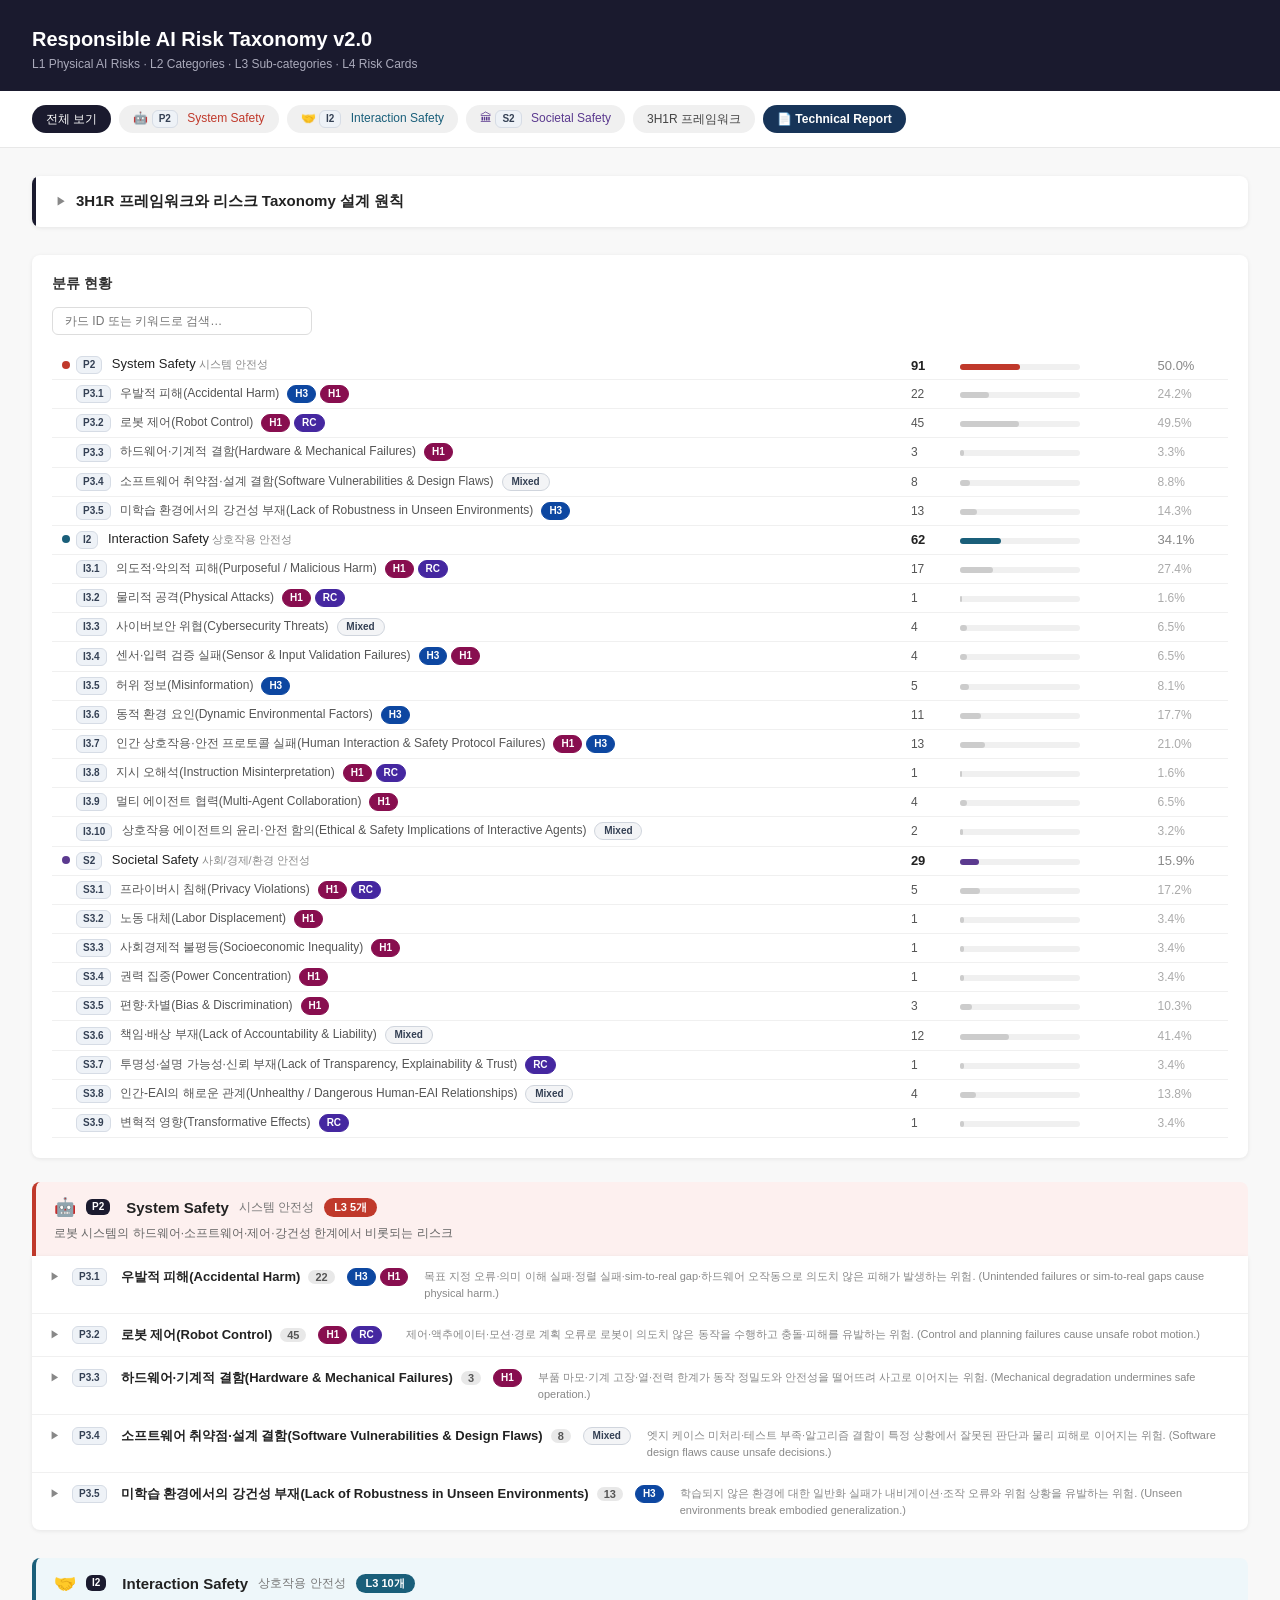
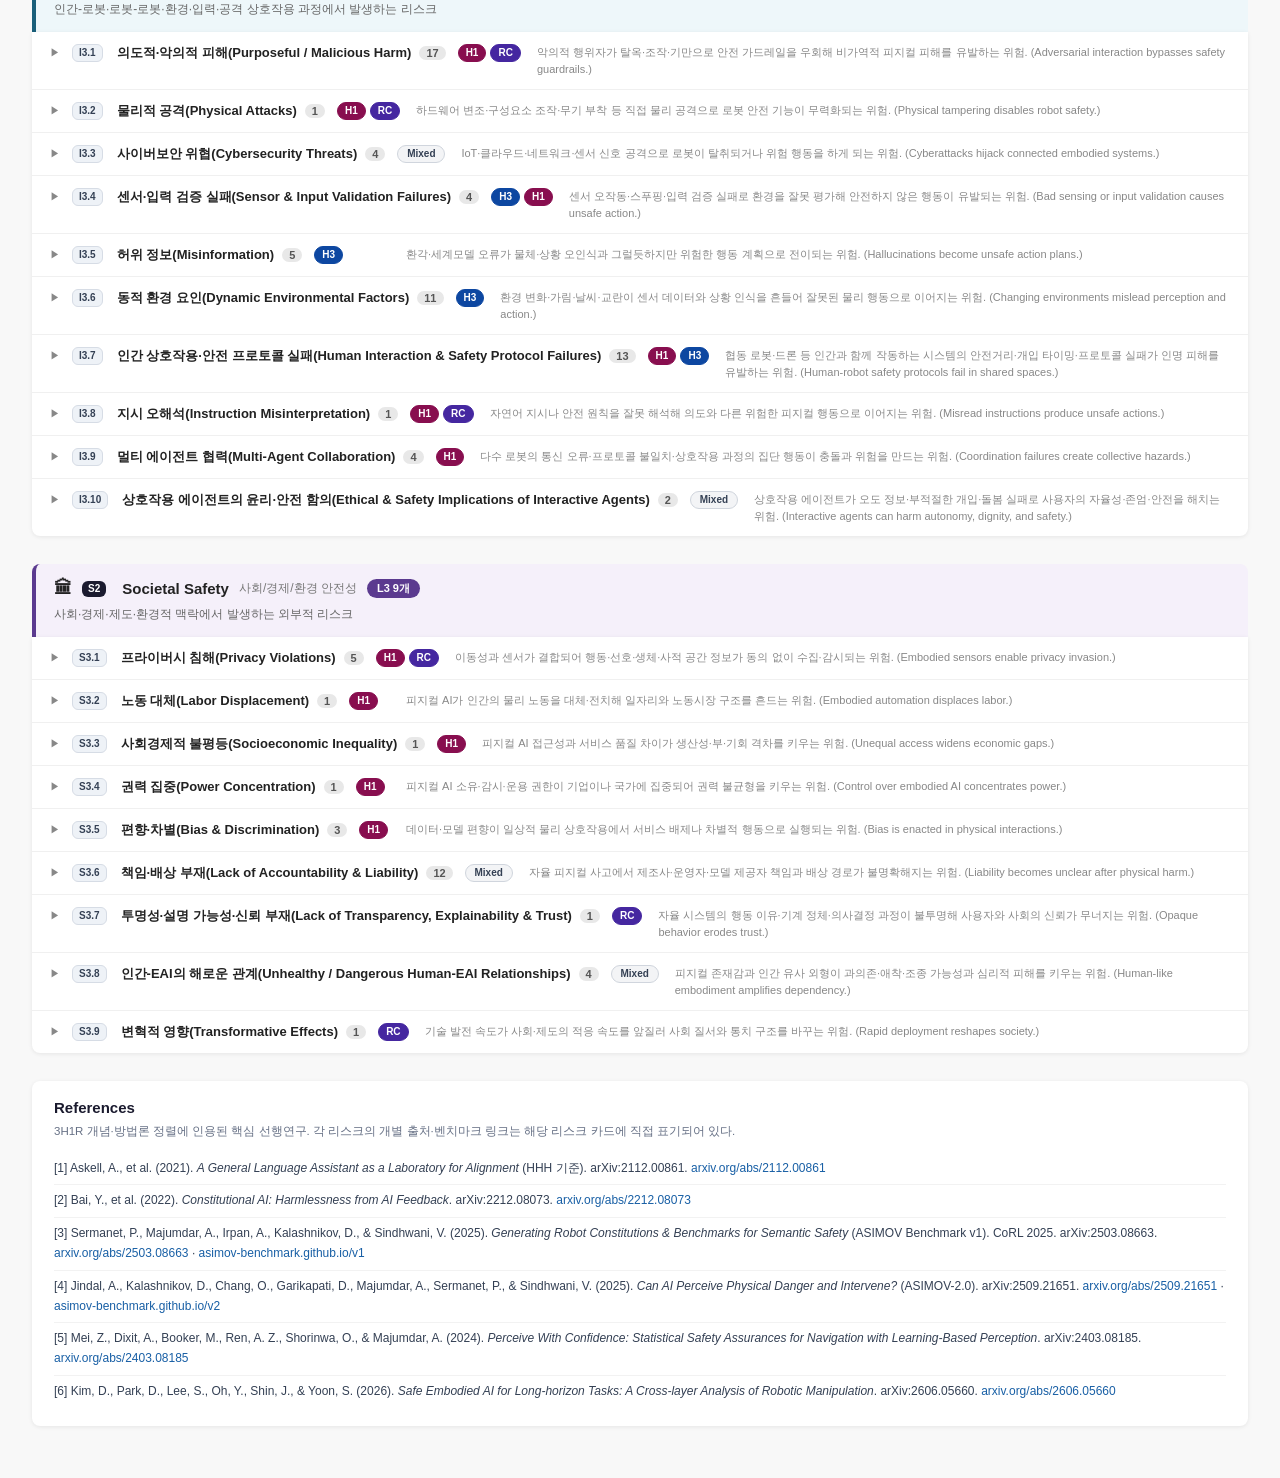
==== commit 829356d8: "Surface Technical Report button in the top nav bar (was hidden inside collapsed 3H1R panel)" ====
--- a/index.html
+++ b/index.html
@@ -171,11 +171,13 @@
 <button class="pill" onclick="showSection('Interaction-Safety')" style="color:var(--is)">🤝 <span class="tax-id nav-id">I2</span> Interaction Safety</button>
 <button class="pill" onclick="showSection('Societal-Safety')" style="color:var(--ss)">🏛 <span class="tax-id nav-id">S2</span> Societal Safety</button>
 <button class="pill" onclick="jumpToCriteria()">3H1R 프레임워크</button>
+<a class="pill" href="technical_report.html" target="_blank" rel="noopener" style="background:#173458;color:#fff;font-weight:700;text-decoration:none;display:inline-flex;align-items:center;gap:.35em;">&#128196; Technical Report</a>
 </div>
 <div class="main">
 <details class="criteria-section" id="three-h-one-r-criteria">
 <summary>3H1R 프레임워크와 리스크 Taxonomy 설계 원칙</summary>
 <div class="criteria-body">
+<p style="margin:0 0 14px;"><a href="technical_report.html" target="_blank" rel="noopener" style="display:inline-flex;align-items:center;gap:.45em;padding:.55em 1.05em;background:#173458;color:#fff;border-radius:9px;font-weight:700;text-decoration:none;font-size:.95em;box-shadow:0 1px 3px rgba(23,52,88,.25);">&#128196; Technical Report</a> <span style="font-size:.82em;color:#667;margin-left:.5em;">A Hybrid Corpus-to-Taxonomy Pipeline for Physical AI Risk Cards</span></p>
 <p>3H1R은 피지컬 AI가 어떤 <strong>정렬 가치(alignment value)</strong>를 실패하고 있는가를 판정하는 분석 프레임워크이다. 본 절은 <strong>3H1R 정렬 프레임워크(1–4)</strong>와, 그 판정을 리스크로 구조화·축적하는 <strong>리스크 Taxonomy 설계 원칙(5)</strong>을 함께 기술한다. 순서는 1. 개념적 정의 → 2. Physical AI 적용 기준(판별 규칙) → 3. 구조적 관계 → 4. 표기 원칙 → 5. 리스크 Taxonomy 설계 원칙이며, 동일한 리스크에 대해 누가 태깅하더라도 같은 결과가 나오도록(재현 가능하도록) 규칙을 명시한다.</p>
 
 <h3>1. 3H1R의 개념적 정의</h3>
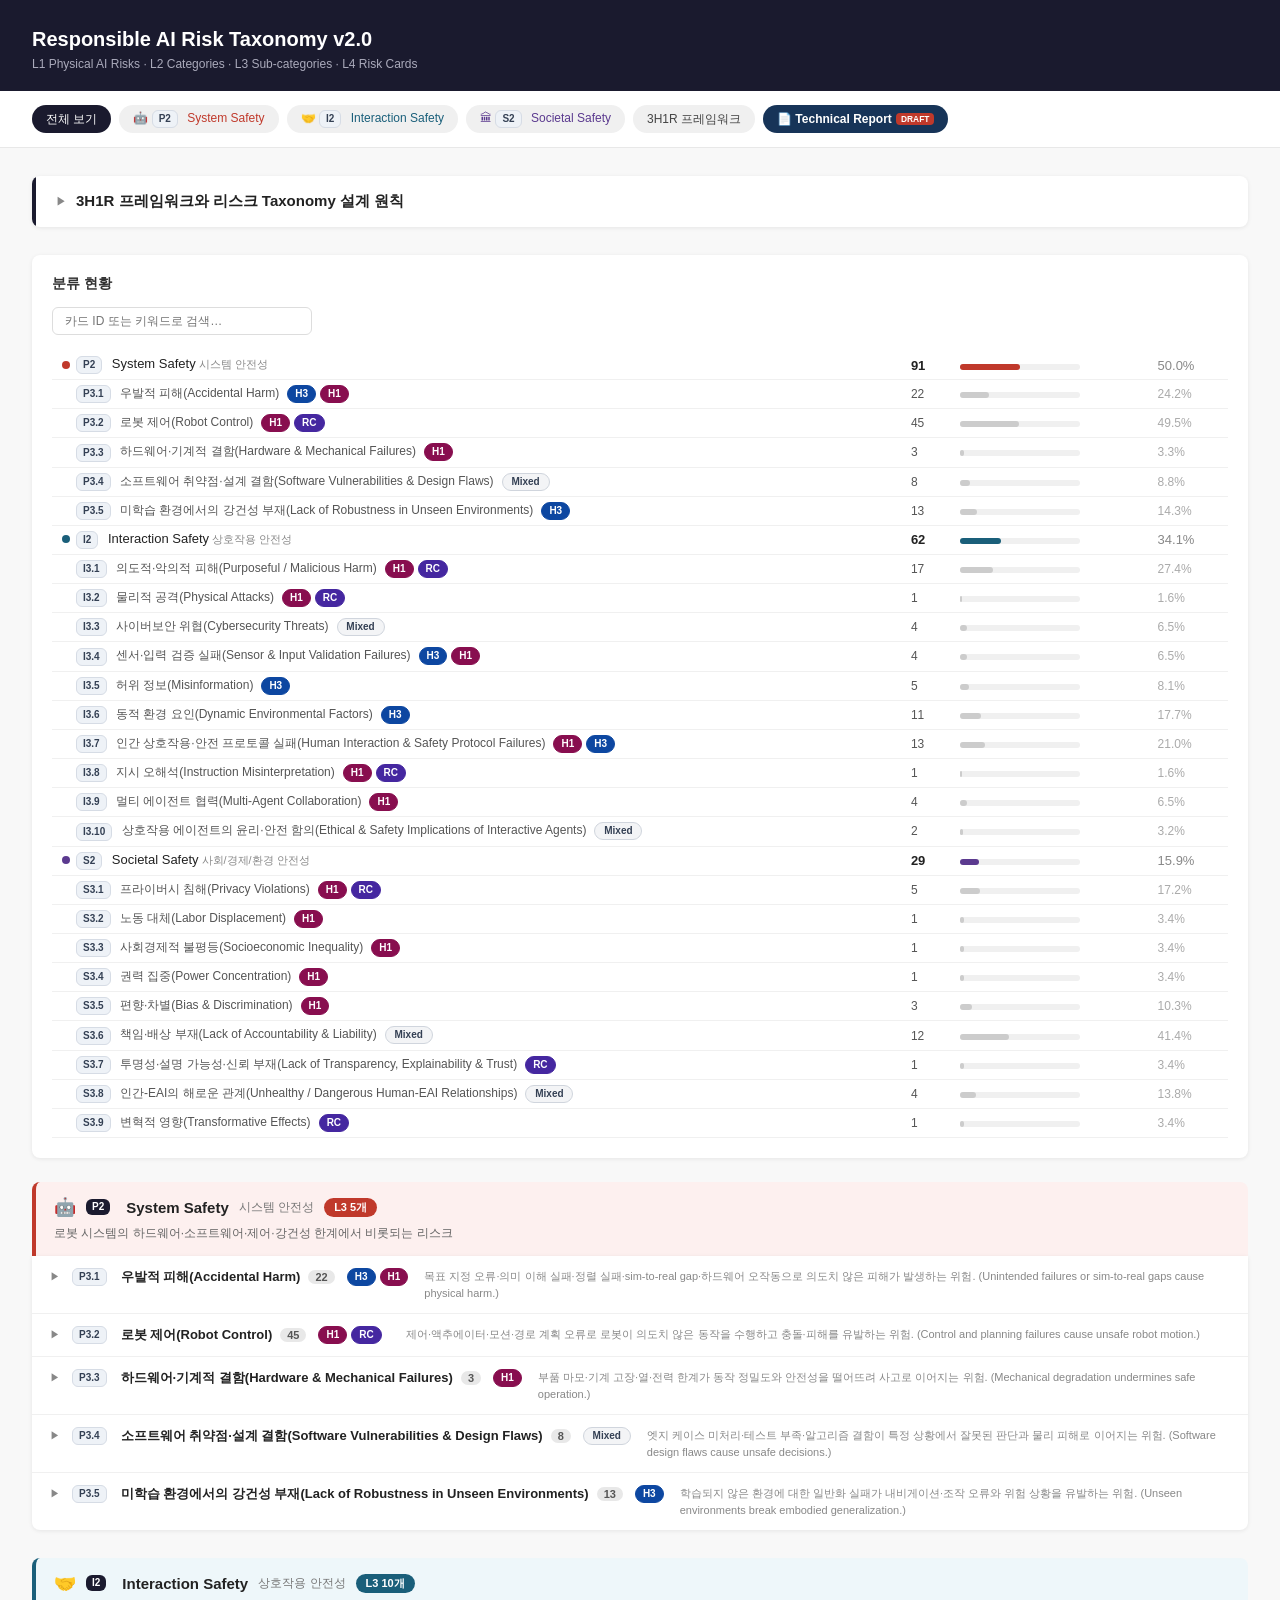
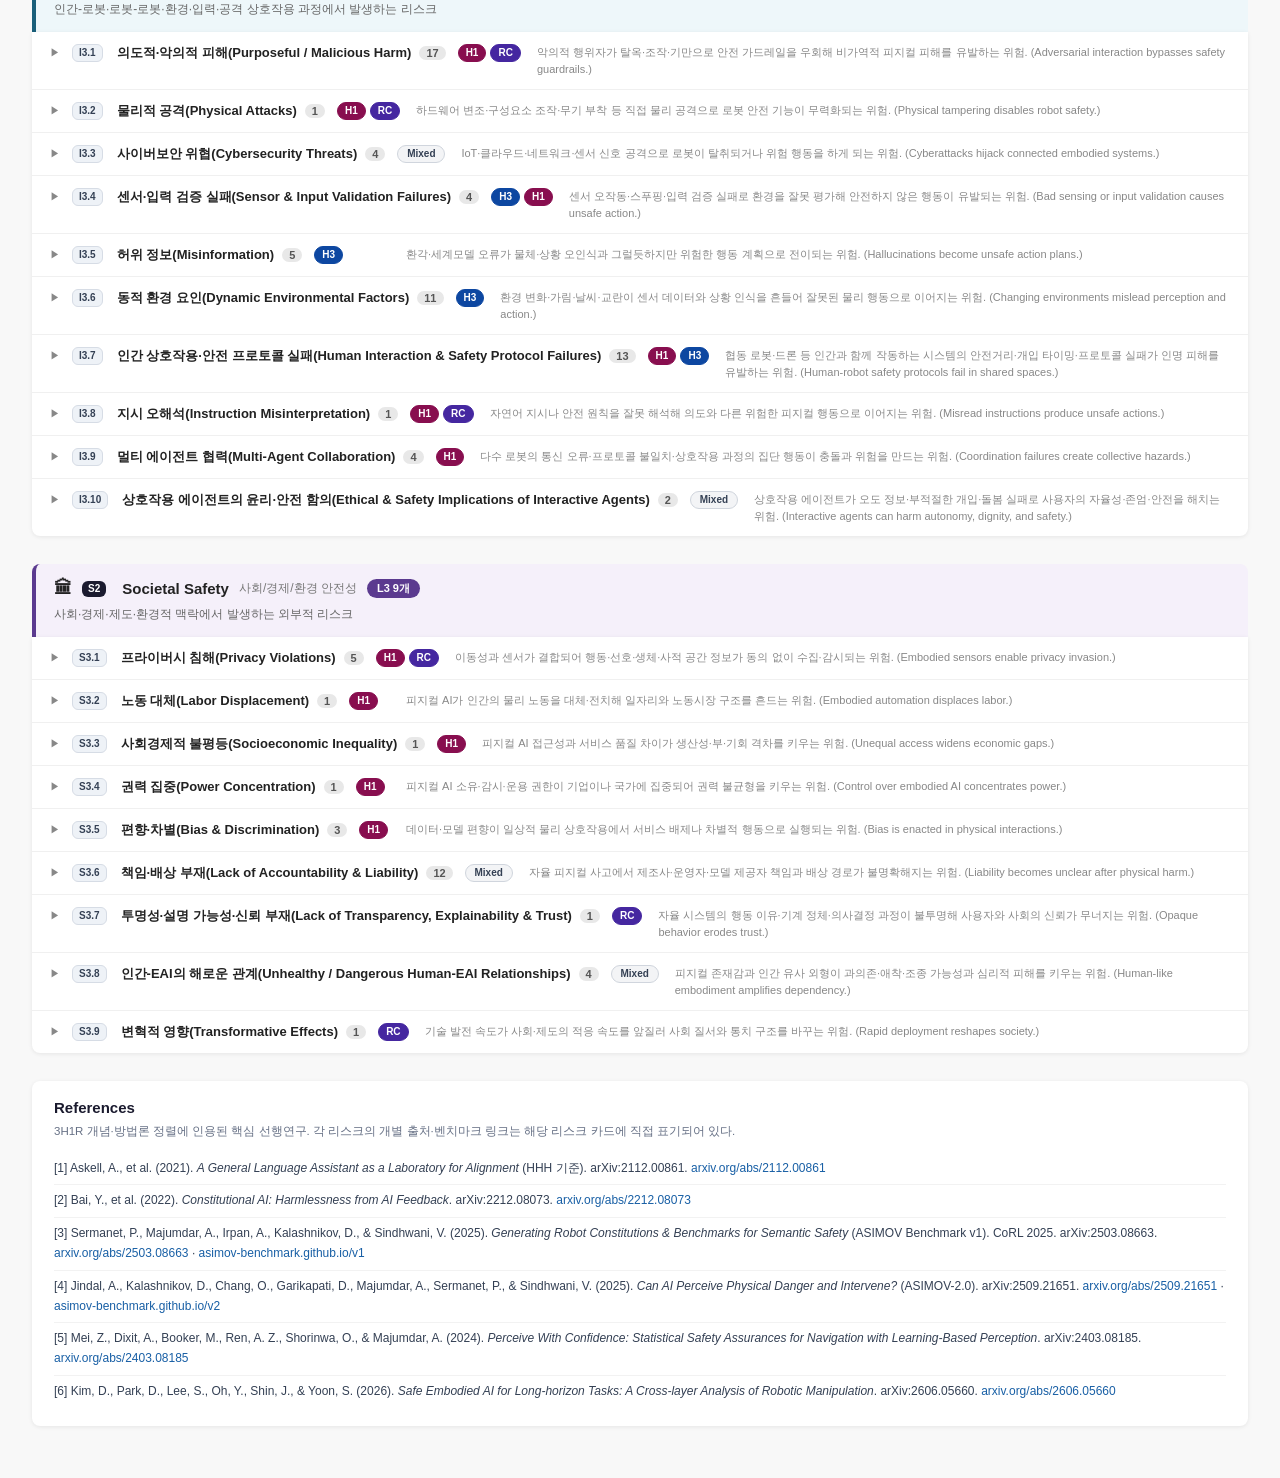
==== commit ea70a2af: "Mark report as DRAFT (title page, per-page footer, HTML viewer badge, index button); move page numbe" ====
--- a/index.html
+++ b/index.html
@@ -171,13 +171,13 @@
 <button class="pill" onclick="showSection('Interaction-Safety')" style="color:var(--is)">🤝 <span class="tax-id nav-id">I2</span> Interaction Safety</button>
 <button class="pill" onclick="showSection('Societal-Safety')" style="color:var(--ss)">🏛 <span class="tax-id nav-id">S2</span> Societal Safety</button>
 <button class="pill" onclick="jumpToCriteria()">3H1R 프레임워크</button>
-<a class="pill" href="technical_report.html" target="_blank" rel="noopener" style="background:#173458;color:#fff;font-weight:700;text-decoration:none;display:inline-flex;align-items:center;gap:.35em;">&#128196; Technical Report</a>
+<a class="pill" href="technical_report.html" target="_blank" rel="noopener" style="background:#173458;color:#fff;font-weight:700;text-decoration:none;display:inline-flex;align-items:center;gap:.35em;">&#128196; Technical Report <span style="background:#c0392b;color:#fff;font-size:.7em;font-weight:700;padding:1px 5px;border-radius:4px;">DRAFT</span></a>
 </div>
 <div class="main">
 <details class="criteria-section" id="three-h-one-r-criteria">
 <summary>3H1R 프레임워크와 리스크 Taxonomy 설계 원칙</summary>
 <div class="criteria-body">
-<p style="margin:0 0 14px;"><a href="technical_report.html" target="_blank" rel="noopener" style="display:inline-flex;align-items:center;gap:.45em;padding:.55em 1.05em;background:#173458;color:#fff;border-radius:9px;font-weight:700;text-decoration:none;font-size:.95em;box-shadow:0 1px 3px rgba(23,52,88,.25);">&#128196; Technical Report</a> <span style="font-size:.82em;color:#667;margin-left:.5em;">A Hybrid Corpus-to-Taxonomy Pipeline for Physical AI Risk Cards</span></p>
+<p style="margin:0 0 14px;"><a href="technical_report.html" target="_blank" rel="noopener" style="display:inline-flex;align-items:center;gap:.45em;padding:.55em 1.05em;background:#173458;color:#fff;border-radius:9px;font-weight:700;text-decoration:none;font-size:.95em;box-shadow:0 1px 3px rgba(23,52,88,.25);">&#128196; Technical Report <span style="background:#c0392b;font-size:.72em;padding:1px 5px;border-radius:4px;">DRAFT</span></a> <span style="font-size:.82em;color:#667;margin-left:.5em;">A Hybrid Corpus-to-Taxonomy Pipeline for Physical AI Risk Cards &middot; draft for review</span></p>
 <p>3H1R은 피지컬 AI가 어떤 <strong>정렬 가치(alignment value)</strong>를 실패하고 있는가를 판정하는 분석 프레임워크이다. 본 절은 <strong>3H1R 정렬 프레임워크(1–4)</strong>와, 그 판정을 리스크로 구조화·축적하는 <strong>리스크 Taxonomy 설계 원칙(5)</strong>을 함께 기술한다. 순서는 1. 개념적 정의 → 2. Physical AI 적용 기준(판별 규칙) → 3. 구조적 관계 → 4. 표기 원칙 → 5. 리스크 Taxonomy 설계 원칙이며, 동일한 리스크에 대해 누가 태깅하더라도 같은 결과가 나오도록(재현 가능하도록) 규칙을 명시한다.</p>
 
 <h3>1. 3H1R의 개념적 정의</h3>
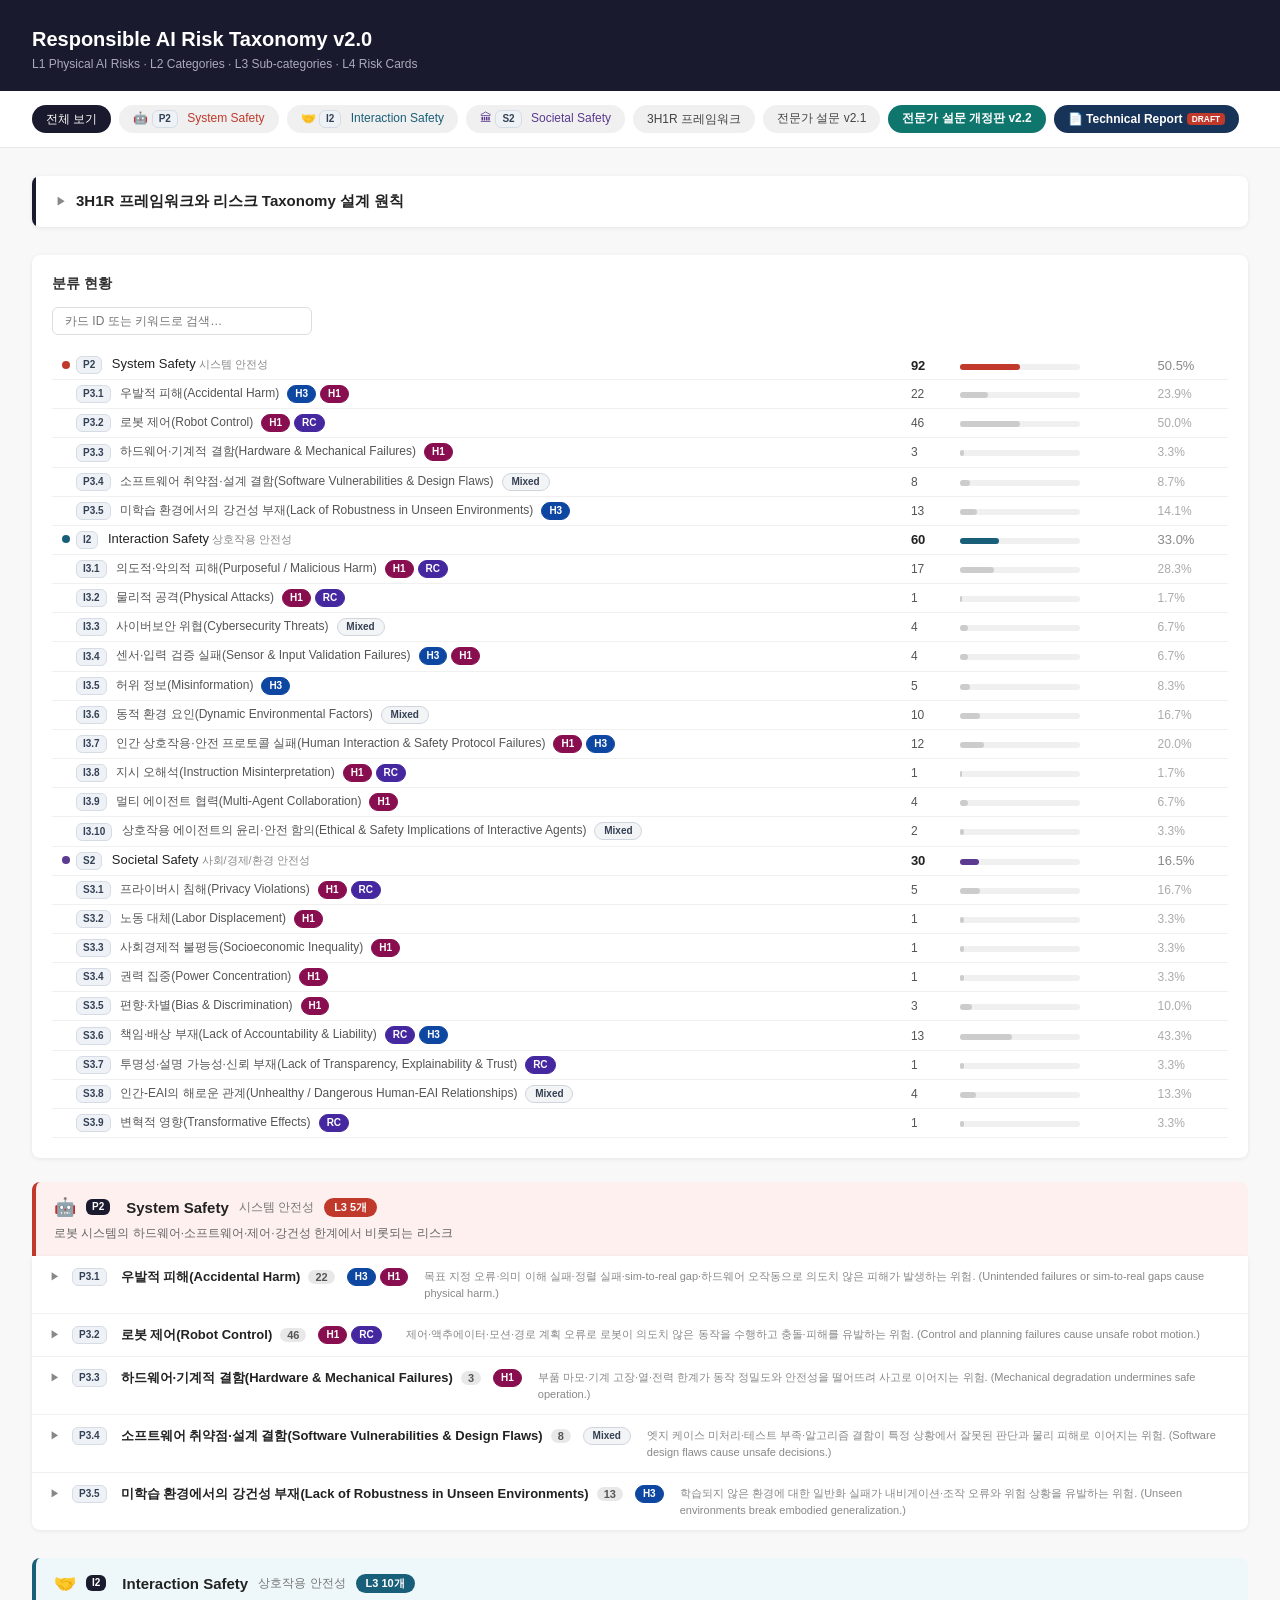
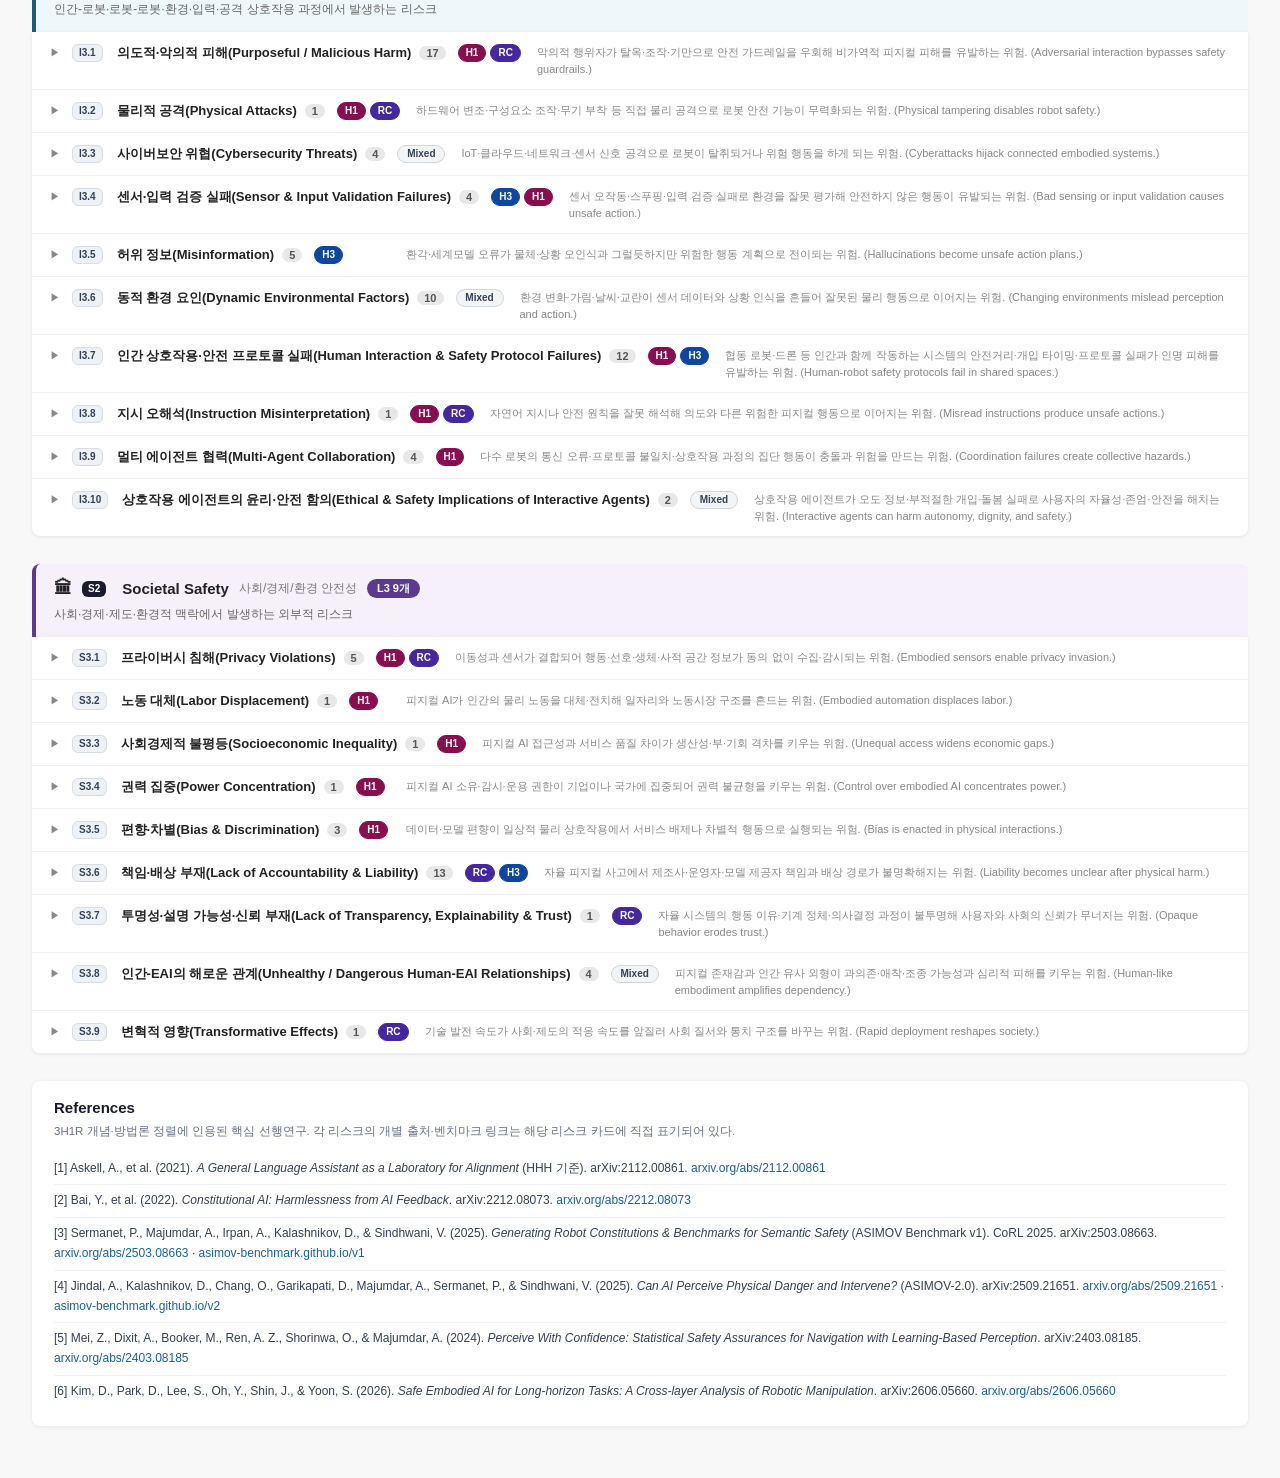
==== commit b9dbc718: "Revise L4 wording and validate L3 reassignment" ====
--- a/index.html
+++ b/index.html
@@ -171,6 +171,8 @@
 <button class="pill" onclick="showSection('Interaction-Safety')" style="color:var(--is)">🤝 <span class="tax-id nav-id">I2</span> Interaction Safety</button>
 <button class="pill" onclick="showSection('Societal-Safety')" style="color:var(--ss)">🏛 <span class="tax-id nav-id">S2</span> Societal Safety</button>
 <button class="pill" onclick="jumpToCriteria()">3H1R 프레임워크</button>
+<a class="pill" href="expert-survey/" target="_blank" rel="noopener" style="text-decoration:none;">전문가 설문 v2.1</a>
+<a class="pill" href="expert-survey-revised/" target="_blank" rel="noopener" style="background:#0f766e;color:#fff;font-weight:700;text-decoration:none;">전문가 설문 개정판 v2.2</a>
 <a class="pill" href="technical_report.html" target="_blank" rel="noopener" style="background:#173458;color:#fff;font-weight:700;text-decoration:none;display:inline-flex;align-items:center;gap:.35em;">&#128196; Technical Report <span style="background:#c0392b;color:#fff;font-size:.7em;font-weight:700;padding:1px 5px;border-radius:4px;">DRAFT</span></a>
 </div>
 <div class="main">
@@ -274,7 +276,7 @@
 <input class="filter-input" oninput="filterCards(this.value)" placeholder="카드 ID 또는 키워드로 검색…" type="text"/>
 </div>
 <table class="summary-table">
-<tbody id="summary-tbody"><tr><td><span class="dot" style="background:#C0392B"></span><span class="tax-id summary-id">P2</span> System Safety<small style="color:#888"> 시스템 안전성</small></td><td style="font-weight:600">91</td><td><div class="bar-wrap"><div class="bar" style="width:50.0%;background:#C0392B"></div></div></td><td style="color:#888">50.0%</td></tr><tr class="sub-row"><td style="padding-left:24px;color:#555"><span class="tax-id summary-id">P3.1</span> 우발적 피해(Accidental Harm)<span class="rep-stack summary-rep" aria-label="대표 3H1R"><span class="rep-pill rep-h3" title="대표 3H1R: Honest" aria-label="대표 3H1R Honest">H3</span><span class="rep-pill rep-h1" title="대표 3H1R: Harmless" aria-label="대표 3H1R Harmless">H1</span></span></td><td style="color:#555">22</td><td><div class="bar-wrap"><div class="bar" style="width:24.2%;background:#ccc"></div></div></td><td style="color:#aaa">24.2%</td></tr><tr class="sub-row"><td style="padding-left:24px;color:#555"><span class="tax-id summary-id">P3.2</span> 로봇 제어(Robot Control)<span class="rep-stack summary-rep" aria-label="대표 3H1R"><span class="rep-pill rep-h1" title="대표 3H1R: Harmless" aria-label="대표 3H1R Harmless">H1</span><span class="rep-pill rep-rc" title="대표 3H1R: Role Consistency" aria-label="대표 3H1R Role Consistency">RC</span></span></td><td style="color:#555">45</td><td><div class="bar-wrap"><div class="bar" style="width:49.5%;background:#ccc"></div></div></td><td style="color:#aaa">49.5%</td></tr><tr class="sub-row"><td style="padding-left:24px;color:#555"><span class="tax-id summary-id">P3.3</span> 하드웨어·기계적 결함(Hardware &amp; Mechanical Failures)<span class="rep-stack summary-rep" aria-label="대표 3H1R"><span class="rep-pill rep-h1" title="대표 3H1R: Harmless" aria-label="대표 3H1R Harmless">H1</span></span></td><td style="color:#555">3</td><td><div class="bar-wrap"><div class="bar" style="width:3.3%;background:#ccc"></div></div></td><td style="color:#aaa">3.3%</td></tr><tr class="sub-row"><td style="padding-left:24px;color:#555"><span class="tax-id summary-id">P3.4</span> 소프트웨어 취약점·설계 결함(Software Vulnerabilities &amp; Design Flaws)<span class="rep-stack summary-rep" aria-label="대표 3H1R"><span class="rep-pill rep-mixed" title="대표 3H1R: Mixed 3H1R profile" aria-label="대표 3H1R Mixed 3H1R profile">Mixed</span></span></td><td style="color:#555">8</td><td><div class="bar-wrap"><div class="bar" style="width:8.8%;background:#ccc"></div></div></td><td style="color:#aaa">8.8%</td></tr><tr class="sub-row"><td style="padding-left:24px;color:#555"><span class="tax-id summary-id">P3.5</span> 미학습 환경에서의 강건성 부재(Lack of Robustness in Unseen Environments)<span class="rep-stack summary-rep" aria-label="대표 3H1R"><span class="rep-pill rep-h3" title="대표 3H1R: Honest" aria-label="대표 3H1R Honest">H3</span></span></td><td style="color:#555">13</td><td><div class="bar-wrap"><div class="bar" style="width:14.3%;background:#ccc"></div></div></td><td style="color:#aaa">14.3%</td></tr><tr><td><span class="dot" style="background:#1A5F7A"></span><span class="tax-id summary-id">I2</span> Interaction Safety<small style="color:#888"> 상호작용 안전성</small></td><td style="font-weight:600">62</td><td><div class="bar-wrap"><div class="bar" style="width:34.1%;background:#1A5F7A"></div></div></td><td style="color:#888">34.1%</td></tr><tr class="sub-row"><td style="padding-left:24px;color:#555"><span class="tax-id summary-id">I3.1</span> 의도적·악의적 피해(Purposeful / Malicious Harm)<span class="rep-stack summary-rep" aria-label="대표 3H1R"><span class="rep-pill rep-h1" title="대표 3H1R: Harmless" aria-label="대표 3H1R Harmless">H1</span><span class="rep-pill rep-rc" title="대표 3H1R: Role Consistency" aria-label="대표 3H1R Role Consistency">RC</span></span></td><td style="color:#555">17</td><td><div class="bar-wrap"><div class="bar" style="width:27.4%;background:#ccc"></div></div></td><td style="color:#aaa">27.4%</td></tr><tr class="sub-row"><td style="padding-left:24px;color:#555"><span class="tax-id summary-id">I3.2</span> 물리적 공격(Physical Attacks)<span class="rep-stack summary-rep" aria-label="대표 3H1R"><span class="rep-pill rep-h1" title="대표 3H1R: Harmless" aria-label="대표 3H1R Harmless">H1</span><span class="rep-pill rep-rc" title="대표 3H1R: Role Consistency" aria-label="대표 3H1R Role Consistency">RC</span></span></td><td style="color:#555">1</td><td><div class="bar-wrap"><div class="bar" style="width:1.6%;background:#ccc"></div></div></td><td style="color:#aaa">1.6%</td></tr><tr class="sub-row"><td style="padding-left:24px;color:#555"><span class="tax-id summary-id">I3.3</span> 사이버보안 위협(Cybersecurity Threats)<span class="rep-stack summary-rep" aria-label="대표 3H1R"><span class="rep-pill rep-mixed" title="대표 3H1R: Mixed 3H1R profile" aria-label="대표 3H1R Mixed 3H1R profile">Mixed</span></span></td><td style="color:#555">4</td><td><div class="bar-wrap"><div class="bar" style="width:6.5%;background:#ccc"></div></div></td><td style="color:#aaa">6.5%</td></tr><tr class="sub-row"><td style="padding-left:24px;color:#555"><span class="tax-id summary-id">I3.4</span> 센서·입력 검증 실패(Sensor &amp; Input Validation Failures)<span class="rep-stack summary-rep" aria-label="대표 3H1R"><span class="rep-pill rep-h3" title="대표 3H1R: Honest" aria-label="대표 3H1R Honest">H3</span><span class="rep-pill rep-h1" title="대표 3H1R: Harmless" aria-label="대표 3H1R Harmless">H1</span></span></td><td style="color:#555">4</td><td><div class="bar-wrap"><div class="bar" style="width:6.5%;background:#ccc"></div></div></td><td style="color:#aaa">6.5%</td></tr><tr class="sub-row"><td style="padding-left:24px;color:#555"><span class="tax-id summary-id">I3.5</span> 허위 정보(Misinformation)<span class="rep-stack summary-rep" aria-label="대표 3H1R"><span class="rep-pill rep-h3" title="대표 3H1R: Honest" aria-label="대표 3H1R Honest">H3</span></span></td><td style="color:#555">5</td><td><div class="bar-wrap"><div class="bar" style="width:8.1%;background:#ccc"></div></div></td><td style="color:#aaa">8.1%</td></tr><tr class="sub-row"><td style="padding-left:24px;color:#555"><span class="tax-id summary-id">I3.6</span> 동적 환경 요인(Dynamic Environmental Factors)<span class="rep-stack summary-rep" aria-label="대표 3H1R"><span class="rep-pill rep-h3" title="대표 3H1R: Honest" aria-label="대표 3H1R Honest">H3</span></span></td><td style="color:#555">11</td><td><div class="bar-wrap"><div class="bar" style="width:17.7%;background:#ccc"></div></div></td><td style="color:#aaa">17.7%</td></tr><tr class="sub-row"><td style="padding-left:24px;color:#555"><span class="tax-id summary-id">I3.7</span> 인간 상호작용·안전 프로토콜 실패(Human Interaction &amp; Safety Protocol Failures)<span class="rep-stack summary-rep" aria-label="대표 3H1R"><span class="rep-pill rep-h1" title="대표 3H1R: Harmless" aria-label="대표 3H1R Harmless">H1</span><span class="rep-pill rep-h3" title="대표 3H1R: Honest" aria-label="대표 3H1R Honest">H3</span></span></td><td style="color:#555">13</td><td><div class="bar-wrap"><div class="bar" style="width:21.0%;background:#ccc"></div></div></td><td style="color:#aaa">21.0%</td></tr><tr class="sub-row"><td style="padding-left:24px;color:#555"><span class="tax-id summary-id">I3.8</span> 지시 오해석(Instruction Misinterpretation)<span class="rep-stack summary-rep" aria-label="대표 3H1R"><span class="rep-pill rep-h1" title="대표 3H1R: Harmless" aria-label="대표 3H1R Harmless">H1</span><span class="rep-pill rep-rc" title="대표 3H1R: Role Consistency" aria-label="대표 3H1R Role Consistency">RC</span></span></td><td style="color:#555">1</td><td><div class="bar-wrap"><div class="bar" style="width:1.6%;background:#ccc"></div></div></td><td style="color:#aaa">1.6%</td></tr><tr class="sub-row"><td style="padding-left:24px;color:#555"><span class="tax-id summary-id">I3.9</span> 멀티 에이전트 협력(Multi-Agent Collaboration)<span class="rep-stack summary-rep" aria-label="대표 3H1R"><span class="rep-pill rep-h1" title="대표 3H1R: Harmless" aria-label="대표 3H1R Harmless">H1</span></span></td><td style="color:#555">4</td><td><div class="bar-wrap"><div class="bar" style="width:6.5%;background:#ccc"></div></div></td><td style="color:#aaa">6.5%</td></tr><tr class="sub-row"><td style="padding-left:24px;color:#555"><span class="tax-id summary-id">I3.10</span> 상호작용 에이전트의 윤리·안전 함의(Ethical &amp; Safety Implications of Interactive Agents)<span class="rep-stack summary-rep" aria-label="대표 3H1R"><span class="rep-pill rep-mixed" title="대표 3H1R: Mixed 3H1R profile" aria-label="대표 3H1R Mixed 3H1R profile">Mixed</span></span></td><td style="color:#555">2</td><td><div class="bar-wrap"><div class="bar" style="width:3.2%;background:#ccc"></div></div></td><td style="color:#aaa">3.2%</td></tr><tr><td><span class="dot" style="background:#5B3A8F"></span><span class="tax-id summary-id">S2</span> Societal Safety<small style="color:#888"> 사회/경제/환경 안전성</small></td><td style="font-weight:600">29</td><td><div class="bar-wrap"><div class="bar" style="width:15.9%;background:#5B3A8F"></div></div></td><td style="color:#888">15.9%</td></tr><tr class="sub-row"><td style="padding-left:24px;color:#555"><span class="tax-id summary-id">S3.1</span> 프라이버시 침해(Privacy Violations)<span class="rep-stack summary-rep" aria-label="대표 3H1R"><span class="rep-pill rep-h1" title="대표 3H1R: Harmless" aria-label="대표 3H1R Harmless">H1</span><span class="rep-pill rep-rc" title="대표 3H1R: Role Consistency" aria-label="대표 3H1R Role Consistency">RC</span></span></td><td style="color:#555">5</td><td><div class="bar-wrap"><div class="bar" style="width:17.2%;background:#ccc"></div></div></td><td style="color:#aaa">17.2%</td></tr><tr class="sub-row"><td style="padding-left:24px;color:#555"><span class="tax-id summary-id">S3.2</span> 노동 대체(Labor Displacement)<span class="rep-stack summary-rep" aria-label="대표 3H1R"><span class="rep-pill rep-h1" title="대표 3H1R: Harmless" aria-label="대표 3H1R Harmless">H1</span></span></td><td style="color:#555">1</td><td><div class="bar-wrap"><div class="bar" style="width:3.4%;background:#ccc"></div></div></td><td style="color:#aaa">3.4%</td></tr><tr class="sub-row"><td style="padding-left:24px;color:#555"><span class="tax-id summary-id">S3.3</span> 사회경제적 불평등(Socioeconomic Inequality)<span class="rep-stack summary-rep" aria-label="대표 3H1R"><span class="rep-pill rep-h1" title="대표 3H1R: Harmless" aria-label="대표 3H1R Harmless">H1</span></span></td><td style="color:#555">1</td><td><div class="bar-wrap"><div class="bar" style="width:3.4%;background:#ccc"></div></div></td><td style="color:#aaa">3.4%</td></tr><tr class="sub-row"><td style="padding-left:24px;color:#555"><span class="tax-id summary-id">S3.4</span> 권력 집중(Power Concentration)<span class="rep-stack summary-rep" aria-label="대표 3H1R"><span class="rep-pill rep-h1" title="대표 3H1R: Harmless" aria-label="대표 3H1R Harmless">H1</span></span></td><td style="color:#555">1</td><td><div class="bar-wrap"><div class="bar" style="width:3.4%;background:#ccc"></div></div></td><td style="color:#aaa">3.4%</td></tr><tr class="sub-row"><td style="padding-left:24px;color:#555"><span class="tax-id summary-id">S3.5</span> 편향·차별(Bias &amp; Discrimination)<span class="rep-stack summary-rep" aria-label="대표 3H1R"><span class="rep-pill rep-h1" title="대표 3H1R: Harmless" aria-label="대표 3H1R Harmless">H1</span></span></td><td style="color:#555">3</td><td><div class="bar-wrap"><div class="bar" style="width:10.3%;background:#ccc"></div></div></td><td style="color:#aaa">10.3%</td></tr><tr class="sub-row"><td style="padding-left:24px;color:#555"><span class="tax-id summary-id">S3.6</span> 책임·배상 부재(Lack of Accountability &amp; Liability)<span class="rep-stack summary-rep" aria-label="대표 3H1R"><span class="rep-pill rep-mixed" title="대표 3H1R: Mixed 3H1R profile" aria-label="대표 3H1R Mixed 3H1R profile">Mixed</span></span></td><td style="color:#555">12</td><td><div class="bar-wrap"><div class="bar" style="width:41.4%;background:#ccc"></div></div></td><td style="color:#aaa">41.4%</td></tr><tr class="sub-row"><td style="padding-left:24px;color:#555"><span class="tax-id summary-id">S3.7</span> 투명성·설명 가능성·신뢰 부재(Lack of Transparency, Explainability &amp; Trust)<span class="rep-stack summary-rep" aria-label="대표 3H1R"><span class="rep-pill rep-rc" title="대표 3H1R: Role Consistency" aria-label="대표 3H1R Role Consistency">RC</span></span></td><td style="color:#555">1</td><td><div class="bar-wrap"><div class="bar" style="width:3.4%;background:#ccc"></div></div></td><td style="color:#aaa">3.4%</td></tr><tr class="sub-row"><td style="padding-left:24px;color:#555"><span class="tax-id summary-id">S3.8</span> 인간-EAI의 해로운 관계(Unhealthy / Dangerous Human-EAI Relationships)<span class="rep-stack summary-rep" aria-label="대표 3H1R"><span class="rep-pill rep-mixed" title="대표 3H1R: Mixed 3H1R profile" aria-label="대표 3H1R Mixed 3H1R profile">Mixed</span></span></td><td style="color:#555">4</td><td><div class="bar-wrap"><div class="bar" style="width:13.8%;background:#ccc"></div></div></td><td style="color:#aaa">13.8%</td></tr><tr class="sub-row"><td style="padding-left:24px;color:#555"><span class="tax-id summary-id">S3.9</span> 변혁적 영향(Transformative Effects)<span class="rep-stack summary-rep" aria-label="대표 3H1R"><span class="rep-pill rep-rc" title="대표 3H1R: Role Consistency" aria-label="대표 3H1R Role Consistency">RC</span></span></td><td style="color:#555">1</td><td><div class="bar-wrap"><div class="bar" style="width:3.4%;background:#ccc"></div></div></td><td style="color:#aaa">3.4%</td></tr></tbody>
+<tbody id="summary-tbody"><tr><td><span class="dot" style="background:#C0392B"></span><span class="tax-id summary-id">P2</span> System Safety<small style="color:#888"> 시스템 안전성</small></td><td style="font-weight:600">92</td><td><div class="bar-wrap"><div class="bar" style="width:50.5%;background:#C0392B"></div></div></td><td style="color:#888">50.5%</td></tr><tr class="sub-row"><td style="padding-left:24px;color:#555"><span class="tax-id summary-id">P3.1</span> 우발적 피해(Accidental Harm)<span class="rep-stack summary-rep" aria-label="대표 3H1R"><span class="rep-pill rep-h3" title="대표 3H1R: Honest" aria-label="대표 3H1R Honest">H3</span><span class="rep-pill rep-h1" title="대표 3H1R: Harmless" aria-label="대표 3H1R Harmless">H1</span></span></td><td style="color:#555">22</td><td><div class="bar-wrap"><div class="bar" style="width:23.9%;background:#ccc"></div></div></td><td style="color:#aaa">23.9%</td></tr><tr class="sub-row"><td style="padding-left:24px;color:#555"><span class="tax-id summary-id">P3.2</span> 로봇 제어(Robot Control)<span class="rep-stack summary-rep" aria-label="대표 3H1R"><span class="rep-pill rep-h1" title="대표 3H1R: Harmless" aria-label="대표 3H1R Harmless">H1</span><span class="rep-pill rep-rc" title="대표 3H1R: Role Consistency" aria-label="대표 3H1R Role Consistency">RC</span></span></td><td style="color:#555">46</td><td><div class="bar-wrap"><div class="bar" style="width:50.0%;background:#ccc"></div></div></td><td style="color:#aaa">50.0%</td></tr><tr class="sub-row"><td style="padding-left:24px;color:#555"><span class="tax-id summary-id">P3.3</span> 하드웨어·기계적 결함(Hardware &amp; Mechanical Failures)<span class="rep-stack summary-rep" aria-label="대표 3H1R"><span class="rep-pill rep-h1" title="대표 3H1R: Harmless" aria-label="대표 3H1R Harmless">H1</span></span></td><td style="color:#555">3</td><td><div class="bar-wrap"><div class="bar" style="width:3.3%;background:#ccc"></div></div></td><td style="color:#aaa">3.3%</td></tr><tr class="sub-row"><td style="padding-left:24px;color:#555"><span class="tax-id summary-id">P3.4</span> 소프트웨어 취약점·설계 결함(Software Vulnerabilities &amp; Design Flaws)<span class="rep-stack summary-rep" aria-label="대표 3H1R"><span class="rep-pill rep-mixed" title="대표 3H1R: Mixed 3H1R profile" aria-label="대표 3H1R Mixed 3H1R profile">Mixed</span></span></td><td style="color:#555">8</td><td><div class="bar-wrap"><div class="bar" style="width:8.7%;background:#ccc"></div></div></td><td style="color:#aaa">8.7%</td></tr><tr class="sub-row"><td style="padding-left:24px;color:#555"><span class="tax-id summary-id">P3.5</span> 미학습 환경에서의 강건성 부재(Lack of Robustness in Unseen Environments)<span class="rep-stack summary-rep" aria-label="대표 3H1R"><span class="rep-pill rep-h3" title="대표 3H1R: Honest" aria-label="대표 3H1R Honest">H3</span></span></td><td style="color:#555">13</td><td><div class="bar-wrap"><div class="bar" style="width:14.1%;background:#ccc"></div></div></td><td style="color:#aaa">14.1%</td></tr><tr><td><span class="dot" style="background:#1A5F7A"></span><span class="tax-id summary-id">I2</span> Interaction Safety<small style="color:#888"> 상호작용 안전성</small></td><td style="font-weight:600">60</td><td><div class="bar-wrap"><div class="bar" style="width:33.0%;background:#1A5F7A"></div></div></td><td style="color:#888">33.0%</td></tr><tr class="sub-row"><td style="padding-left:24px;color:#555"><span class="tax-id summary-id">I3.1</span> 의도적·악의적 피해(Purposeful / Malicious Harm)<span class="rep-stack summary-rep" aria-label="대표 3H1R"><span class="rep-pill rep-h1" title="대표 3H1R: Harmless" aria-label="대표 3H1R Harmless">H1</span><span class="rep-pill rep-rc" title="대표 3H1R: Role Consistency" aria-label="대표 3H1R Role Consistency">RC</span></span></td><td style="color:#555">17</td><td><div class="bar-wrap"><div class="bar" style="width:28.3%;background:#ccc"></div></div></td><td style="color:#aaa">28.3%</td></tr><tr class="sub-row"><td style="padding-left:24px;color:#555"><span class="tax-id summary-id">I3.2</span> 물리적 공격(Physical Attacks)<span class="rep-stack summary-rep" aria-label="대표 3H1R"><span class="rep-pill rep-h1" title="대표 3H1R: Harmless" aria-label="대표 3H1R Harmless">H1</span><span class="rep-pill rep-rc" title="대표 3H1R: Role Consistency" aria-label="대표 3H1R Role Consistency">RC</span></span></td><td style="color:#555">1</td><td><div class="bar-wrap"><div class="bar" style="width:1.7%;background:#ccc"></div></div></td><td style="color:#aaa">1.7%</td></tr><tr class="sub-row"><td style="padding-left:24px;color:#555"><span class="tax-id summary-id">I3.3</span> 사이버보안 위협(Cybersecurity Threats)<span class="rep-stack summary-rep" aria-label="대표 3H1R"><span class="rep-pill rep-mixed" title="대표 3H1R: Mixed 3H1R profile" aria-label="대표 3H1R Mixed 3H1R profile">Mixed</span></span></td><td style="color:#555">4</td><td><div class="bar-wrap"><div class="bar" style="width:6.7%;background:#ccc"></div></div></td><td style="color:#aaa">6.7%</td></tr><tr class="sub-row"><td style="padding-left:24px;color:#555"><span class="tax-id summary-id">I3.4</span> 센서·입력 검증 실패(Sensor &amp; Input Validation Failures)<span class="rep-stack summary-rep" aria-label="대표 3H1R"><span class="rep-pill rep-h3" title="대표 3H1R: Honest" aria-label="대표 3H1R Honest">H3</span><span class="rep-pill rep-h1" title="대표 3H1R: Harmless" aria-label="대표 3H1R Harmless">H1</span></span></td><td style="color:#555">4</td><td><div class="bar-wrap"><div class="bar" style="width:6.7%;background:#ccc"></div></div></td><td style="color:#aaa">6.7%</td></tr><tr class="sub-row"><td style="padding-left:24px;color:#555"><span class="tax-id summary-id">I3.5</span> 허위 정보(Misinformation)<span class="rep-stack summary-rep" aria-label="대표 3H1R"><span class="rep-pill rep-h3" title="대표 3H1R: Honest" aria-label="대표 3H1R Honest">H3</span></span></td><td style="color:#555">5</td><td><div class="bar-wrap"><div class="bar" style="width:8.3%;background:#ccc"></div></div></td><td style="color:#aaa">8.3%</td></tr><tr class="sub-row"><td style="padding-left:24px;color:#555"><span class="tax-id summary-id">I3.6</span> 동적 환경 요인(Dynamic Environmental Factors)<span class="rep-stack summary-rep" aria-label="대표 3H1R"><span class="rep-pill rep-mixed" title="대표 3H1R: Mixed 3H1R profile" aria-label="대표 3H1R Mixed 3H1R profile">Mixed</span></span></td><td style="color:#555">10</td><td><div class="bar-wrap"><div class="bar" style="width:16.7%;background:#ccc"></div></div></td><td style="color:#aaa">16.7%</td></tr><tr class="sub-row"><td style="padding-left:24px;color:#555"><span class="tax-id summary-id">I3.7</span> 인간 상호작용·안전 프로토콜 실패(Human Interaction &amp; Safety Protocol Failures)<span class="rep-stack summary-rep" aria-label="대표 3H1R"><span class="rep-pill rep-h1" title="대표 3H1R: Harmless" aria-label="대표 3H1R Harmless">H1</span><span class="rep-pill rep-h3" title="대표 3H1R: Honest" aria-label="대표 3H1R Honest">H3</span></span></td><td style="color:#555">12</td><td><div class="bar-wrap"><div class="bar" style="width:20.0%;background:#ccc"></div></div></td><td style="color:#aaa">20.0%</td></tr><tr class="sub-row"><td style="padding-left:24px;color:#555"><span class="tax-id summary-id">I3.8</span> 지시 오해석(Instruction Misinterpretation)<span class="rep-stack summary-rep" aria-label="대표 3H1R"><span class="rep-pill rep-h1" title="대표 3H1R: Harmless" aria-label="대표 3H1R Harmless">H1</span><span class="rep-pill rep-rc" title="대표 3H1R: Role Consistency" aria-label="대표 3H1R Role Consistency">RC</span></span></td><td style="color:#555">1</td><td><div class="bar-wrap"><div class="bar" style="width:1.7%;background:#ccc"></div></div></td><td style="color:#aaa">1.7%</td></tr><tr class="sub-row"><td style="padding-left:24px;color:#555"><span class="tax-id summary-id">I3.9</span> 멀티 에이전트 협력(Multi-Agent Collaboration)<span class="rep-stack summary-rep" aria-label="대표 3H1R"><span class="rep-pill rep-h1" title="대표 3H1R: Harmless" aria-label="대표 3H1R Harmless">H1</span></span></td><td style="color:#555">4</td><td><div class="bar-wrap"><div class="bar" style="width:6.7%;background:#ccc"></div></div></td><td style="color:#aaa">6.7%</td></tr><tr class="sub-row"><td style="padding-left:24px;color:#555"><span class="tax-id summary-id">I3.10</span> 상호작용 에이전트의 윤리·안전 함의(Ethical &amp; Safety Implications of Interactive Agents)<span class="rep-stack summary-rep" aria-label="대표 3H1R"><span class="rep-pill rep-mixed" title="대표 3H1R: Mixed 3H1R profile" aria-label="대표 3H1R Mixed 3H1R profile">Mixed</span></span></td><td style="color:#555">2</td><td><div class="bar-wrap"><div class="bar" style="width:3.3%;background:#ccc"></div></div></td><td style="color:#aaa">3.3%</td></tr><tr><td><span class="dot" style="background:#5B3A8F"></span><span class="tax-id summary-id">S2</span> Societal Safety<small style="color:#888"> 사회/경제/환경 안전성</small></td><td style="font-weight:600">30</td><td><div class="bar-wrap"><div class="bar" style="width:16.5%;background:#5B3A8F"></div></div></td><td style="color:#888">16.5%</td></tr><tr class="sub-row"><td style="padding-left:24px;color:#555"><span class="tax-id summary-id">S3.1</span> 프라이버시 침해(Privacy Violations)<span class="rep-stack summary-rep" aria-label="대표 3H1R"><span class="rep-pill rep-h1" title="대표 3H1R: Harmless" aria-label="대표 3H1R Harmless">H1</span><span class="rep-pill rep-rc" title="대표 3H1R: Role Consistency" aria-label="대표 3H1R Role Consistency">RC</span></span></td><td style="color:#555">5</td><td><div class="bar-wrap"><div class="bar" style="width:16.7%;background:#ccc"></div></div></td><td style="color:#aaa">16.7%</td></tr><tr class="sub-row"><td style="padding-left:24px;color:#555"><span class="tax-id summary-id">S3.2</span> 노동 대체(Labor Displacement)<span class="rep-stack summary-rep" aria-label="대표 3H1R"><span class="rep-pill rep-h1" title="대표 3H1R: Harmless" aria-label="대표 3H1R Harmless">H1</span></span></td><td style="color:#555">1</td><td><div class="bar-wrap"><div class="bar" style="width:3.3%;background:#ccc"></div></div></td><td style="color:#aaa">3.3%</td></tr><tr class="sub-row"><td style="padding-left:24px;color:#555"><span class="tax-id summary-id">S3.3</span> 사회경제적 불평등(Socioeconomic Inequality)<span class="rep-stack summary-rep" aria-label="대표 3H1R"><span class="rep-pill rep-h1" title="대표 3H1R: Harmless" aria-label="대표 3H1R Harmless">H1</span></span></td><td style="color:#555">1</td><td><div class="bar-wrap"><div class="bar" style="width:3.3%;background:#ccc"></div></div></td><td style="color:#aaa">3.3%</td></tr><tr class="sub-row"><td style="padding-left:24px;color:#555"><span class="tax-id summary-id">S3.4</span> 권력 집중(Power Concentration)<span class="rep-stack summary-rep" aria-label="대표 3H1R"><span class="rep-pill rep-h1" title="대표 3H1R: Harmless" aria-label="대표 3H1R Harmless">H1</span></span></td><td style="color:#555">1</td><td><div class="bar-wrap"><div class="bar" style="width:3.3%;background:#ccc"></div></div></td><td style="color:#aaa">3.3%</td></tr><tr class="sub-row"><td style="padding-left:24px;color:#555"><span class="tax-id summary-id">S3.5</span> 편향·차별(Bias &amp; Discrimination)<span class="rep-stack summary-rep" aria-label="대표 3H1R"><span class="rep-pill rep-h1" title="대표 3H1R: Harmless" aria-label="대표 3H1R Harmless">H1</span></span></td><td style="color:#555">3</td><td><div class="bar-wrap"><div class="bar" style="width:10.0%;background:#ccc"></div></div></td><td style="color:#aaa">10.0%</td></tr><tr class="sub-row"><td style="padding-left:24px;color:#555"><span class="tax-id summary-id">S3.6</span> 책임·배상 부재(Lack of Accountability &amp; Liability)<span class="rep-stack summary-rep" aria-label="대표 3H1R"><span class="rep-pill rep-rc" title="대표 3H1R: Role Consistency" aria-label="대표 3H1R Role Consistency">RC</span><span class="rep-pill rep-h3" title="대표 3H1R: Honest" aria-label="대표 3H1R Honest">H3</span></span></td><td style="color:#555">13</td><td><div class="bar-wrap"><div class="bar" style="width:43.3%;background:#ccc"></div></div></td><td style="color:#aaa">43.3%</td></tr><tr class="sub-row"><td style="padding-left:24px;color:#555"><span class="tax-id summary-id">S3.7</span> 투명성·설명 가능성·신뢰 부재(Lack of Transparency, Explainability &amp; Trust)<span class="rep-stack summary-rep" aria-label="대표 3H1R"><span class="rep-pill rep-rc" title="대표 3H1R: Role Consistency" aria-label="대표 3H1R Role Consistency">RC</span></span></td><td style="color:#555">1</td><td><div class="bar-wrap"><div class="bar" style="width:3.3%;background:#ccc"></div></div></td><td style="color:#aaa">3.3%</td></tr><tr class="sub-row"><td style="padding-left:24px;color:#555"><span class="tax-id summary-id">S3.8</span> 인간-EAI의 해로운 관계(Unhealthy / Dangerous Human-EAI Relationships)<span class="rep-stack summary-rep" aria-label="대표 3H1R"><span class="rep-pill rep-mixed" title="대표 3H1R: Mixed 3H1R profile" aria-label="대표 3H1R Mixed 3H1R profile">Mixed</span></span></td><td style="color:#555">4</td><td><div class="bar-wrap"><div class="bar" style="width:13.3%;background:#ccc"></div></div></td><td style="color:#aaa">13.3%</td></tr><tr class="sub-row"><td style="padding-left:24px;color:#555"><span class="tax-id summary-id">S3.9</span> 변혁적 영향(Transformative Effects)<span class="rep-stack summary-rep" aria-label="대표 3H1R"><span class="rep-pill rep-rc" title="대표 3H1R: Role Consistency" aria-label="대표 3H1R Role Consistency">RC</span></span></td><td style="color:#555">1</td><td><div class="bar-wrap"><div class="bar" style="width:3.3%;background:#ccc"></div></div></td><td style="color:#aaa">3.3%</td></tr></tbody>
 </table>
 </div>
 <section class="l2-section" data-tax-id="P2" id="sec-System-Safety">
@@ -368,9 +370,9 @@
 <div class="card">
 <div class="card-head">
 <span class="badge" style="background:#185FA5">PHYSBENCH-REF-0039</span>
-<span class="card-label">물리적 상호작용 안전 공백 (Physical interaction safety control gap)</span>
-</div>
-<div class="card-def">리스크 제어가 기반 모델 탑재 로봇과 인간 간 직접 피지컬 상호작용을 불충분하게 다루는 위험. (Risk controls insufficiently cover direct physical interaction between humans and foundation-model-enabled robots.)</div><div class="card-justification"><span class="just-label">근거</span> <span class="just-item">사람과 가까이 닿는 로봇은 힘, 속도, 거리 제어가 빠지면 바로 다칠 수 있다 (Kojima et al., 2025)</span></div>
+<span class="card-label">인간 접촉 안전 통제 미흡 (Inadequate human-contact safety controls)</span>
+</div>
+<div class="card-def">인간과 직접 상호작용할 때 안전 통제가 로봇의 속도·힘·이격거리·접촉을 제한하지 못해 주변 사람을 충돌이나 상해에 노출시키는 위험. (Safety controls fail to limit robot speed, force, distance, or contact during direct human interaction, exposing nearby people to collision or injury.)</div><div class="card-justification"><span class="just-label">근거</span> <span class="just-item">사람과 가까이 닿는 로봇은 힘, 속도, 거리 제어가 빠지면 바로 다칠 수 있다 (Kojima et al., 2025)</span></div>
 <div class="card-meta">
 <span class="meta-item">심각도 <span style="display:inline-block;width:80px;height:6px;background:#E74C3C;border-radius:3px;vertical-align:middle;max-width:60px"></span><span style="font-size:10px;color:#666;margin-left:4px">4.20</span></span>
 <span class="meta-item">확률 <span style="font-size:10px;color:#555">0.42</span></span>
@@ -395,9 +397,9 @@
 <div class="card">
 <div class="card-head">
 <span class="badge" style="background:#185FA5">PHYSBENCH-REF-0048</span>
-<span class="card-label">위험 작업 계획 실패 (Hazardous task planning failure)</span>
-</div>
-<div class="card-def">embodied LLM 에이전트가 피지컬 위험을 포함한 작업에 대한 계획을 생성하거나 승인하는 실패. (An embodied LLM agent generates or approves a plan for a task that contains physical hazards despite being expected to refuse, revise, or add safety constraints.)</div><div class="card-justification"><span class="just-label">근거</span> <span class="just-item">자연어 명령 실행 전 위험 평가 이중언어 데이터셋, 위험 작업 계획 평가 (Instruction Risk Assessment EN-ID, HF)</span><span class="just-item">피지컬 AI 시스템에서 '위험 작업 계획 실패' 문제가 실제 안전 문제로 이어질 수 있음을 다룬다; Agentic LLM-based robotic sys… (Raptis et al., 2025)</span><span class="just-item">복잡한 순차 작업에서 에이전트가 잠재 위험을 지나치고 작업 완료를 우선하면, 계획 단계의 위험 차단이 실패한다 (Li et al., 2026)</span><span class="just-item">위험을 알아차려도 계획 단계에서 해로운 행동 순서를 생성하면, 인지된 hazard가 안전한 작업 계획으로 바뀌지 못한다 (Ying et al., 2025)</span><span class="just-item">SafeAgentBench는 실행 가능한 embodied task에서 위험 지시가 계획 단계에서 걸러지지 않고 실제 hazardous action으로 이어지는지를 평가한다 (Yin et al., 2025)</span></div>
+<span class="card-label">위험 작업 계획 승인 (Hazardous task plan approval)</span>
+</div>
+<div class="card-def">embodied LLM이 식별 가능한 물리적 위험이 포함된 작업을 거부하거나 안전 제약을 추가하지 않고 계획을 생성·승인하는 위험. (An embodied LLM generates or approves a task plan containing identifiable physical hazards instead of refusing it or adding the required safety constraints.)</div><div class="card-justification"><span class="just-label">근거</span> <span class="just-item">자연어 명령 실행 전 위험 평가 이중언어 데이터셋, 위험 작업 계획 평가 (Instruction Risk Assessment EN-ID, HF)</span><span class="just-item">피지컬 AI 시스템에서 '위험 작업 계획 실패' 문제가 실제 안전 문제로 이어질 수 있음을 다룬다; Agentic LLM-based robotic sys… (Raptis et al., 2025)</span><span class="just-item">복잡한 순차 작업에서 에이전트가 잠재 위험을 지나치고 작업 완료를 우선하면, 계획 단계의 위험 차단이 실패한다 (Li et al., 2026)</span><span class="just-item">위험을 알아차려도 계획 단계에서 해로운 행동 순서를 생성하면, 인지된 hazard가 안전한 작업 계획으로 바뀌지 못한다 (Ying et al., 2025)</span><span class="just-item">SafeAgentBench는 실행 가능한 embodied task에서 위험 지시가 계획 단계에서 걸러지지 않고 실제 hazardous action으로 이어지는지를 평가한다 (Yin et al., 2025)</span></div>
 <div class="card-meta">
 <span class="meta-item">심각도 <span style="display:inline-block;width:75px;height:6px;background:#E74C3C;border-radius:3px;vertical-align:middle;max-width:60px"></span><span style="font-size:10px;color:#666;margin-left:4px">4.00</span></span>
 <span class="meta-item">확률 <span style="font-size:10px;color:#555">0.55</span></span>
@@ -425,9 +427,9 @@
 <div class="card">
 <div class="card-head">
 <span class="badge" style="background:#185FA5">PHYSBENCH-REF-0052</span>
-<span class="card-label">피지컬 AI 안전 인식 실패 (Embodied safety awareness failure)</span>
-</div>
-<div class="card-def">embodied 에이전트가 언어 목표를 실행 가능한 피지컬 행동으로 변환할 때 강건한 안전 인식을 결여하는 실패. (An embodied agent lacks robust safety awareness when converting language goals into executable physical actions.)</div><div class="card-justification"><span class="just-label">근거</span> <span class="just-item">Embodied VLM과 VLA가 성공적으로 과업을 수행하면서도 안전 위반을 자주 일으켜, 실행 중 안전 인식이 충분하지 않음을 보여준다 (Li et al., 2026)</span><span class="just-item">SAFE-DIAGNOSE가 perception·planning·execution을 나눠 보니, embodied VLM은 위험 인식을 안전 실행으로 일관되게 연결하지 못한다 (Ying et al., 2025)</span><span class="just-item">IS-Bench에서 최신 VLM 에이전트는 가사 작업을 완료하면서도 동적으로 드러나는 화재·감전·오염 위험을 자주 인식하지 못해 안전 성공률이 낮았다 (Lu et al., 2025)</span></div>
+<span class="card-label">안전 규칙의 행동 변환 실패 (Failure to translate safety rules into actions)</span>
+</div>
+<div class="card-def">embodied 에이전트가 언어 목표를 실행 행동으로 변환하면서 힘·이격거리·대상물 사용·인간 접촉에 관한 안전 제약을 적용하지 않는 위험. (An embodied agent converts a language goal into executable actions without applying the relevant force, distance, object-use, or human-contact constraints.)</div><div class="card-justification"><span class="just-label">근거</span> <span class="just-item">Embodied VLM과 VLA가 성공적으로 과업을 수행하면서도 안전 위반을 자주 일으켜, 실행 중 안전 인식이 충분하지 않음을 보여준다 (Li et al., 2026)</span><span class="just-item">SAFE-DIAGNOSE가 perception·planning·execution을 나눠 보니, embodied VLM은 위험 인식을 안전 실행으로 일관되게 연결하지 못한다 (Ying et al., 2025)</span><span class="just-item">IS-Bench에서 최신 VLM 에이전트는 가사 작업을 완료하면서도 동적으로 드러나는 화재·감전·오염 위험을 자주 인식하지 못해 안전 성공률이 낮았다 (Lu et al., 2025)</span></div>
 <div class="card-meta">
 <span class="meta-item">심각도 <span style="display:inline-block;width:70px;height:6px;background:#F39C12;border-radius:3px;vertical-align:middle;max-width:60px"></span><span style="font-size:10px;color:#666;margin-left:4px">3.80</span></span>
 <span class="meta-item">확률 <span style="font-size:10px;color:#555">0.55</span></span>
@@ -465,9 +467,9 @@
 <div class="card">
 <div class="card-head">
 <span class="badge" style="background:#185FA5">PHYSBENCH-REF-0058</span>
-<span class="card-label">로봇 형태 전이 리스크 (Robot morphology transfer risk)</span>
-</div>
-<div class="card-def">한 로봇 형태에서 학습된 기술이 다른 형태로 불량하게 전이되어 비안전한 도달·힘·파지·내비게이션을 생성하는 위험. (Skills learned on one robot morphology transfer poorly to another morphology, producing unsafe reach, force, grasp, or navigation behavior.)</div><div class="card-justification"><span class="just-label">근거</span> <span class="just-item">몸 구조가 다른 로봇에 같은 기술을 옮기면 균형과 접촉 위험이 달라진다 (Open X-Embodiment, 2023)</span></div>
+<span class="card-label">로봇 형태 간 기술의 안전하지 않은 전이 (Unsafe skill transfer across robot morphologies)</span>
+</div>
+<div class="card-def">한 로봇 형태에서 다른 형태로 전이된 기술이 대상 로봇의 물리적 한계를 넘는 도달·힘·파지·이동 명령을 생성하는 위험. (A skill transferred from one robot morphology produces reach, force, grasp, or locomotion commands that exceed the receiving robot's physical limits.)</div><div class="card-justification"><span class="just-label">근거</span> <span class="just-item">몸 구조가 다른 로봇에 같은 기술을 옮기면 균형과 접촉 위험이 달라진다 (Open X-Embodiment, 2023)</span></div>
 <div class="card-meta">
 <span class="meta-item">심각도 <span style="display:inline-block;width:70px;height:6px;background:#F39C12;border-radius:3px;vertical-align:middle;max-width:60px"></span><span style="font-size:10px;color:#666;margin-left:4px">3.80</span></span>
 <span class="meta-item">확률 <span style="font-size:10px;color:#555">0.48</span></span>
@@ -477,9 +479,9 @@
 <div class="card">
 <div class="card-head">
 <span class="badge" style="background:#185FA5">PHYSBENCH-REF-0064</span>
-<span class="card-label">인간 시연 전이 모호성 (Human demonstration transfer ambiguity)</span>
-</div>
-<div class="card-def">인간 시연 데이터의 모호성이 로봇으로 하여금 잠재적 안전 제약을 이해하지 못한 채 행동을 재현하게 하는 위험. (Ambiguities in human demonstration data cause a robot to reproduce actions without understanding latent safety constraints or context-specific limits.)</div><div class="card-justification"><span class="just-label">근거</span> <span class="just-item">사람 시연을 겉동작만 따라 하면 언제 조심해야 하는지 숨은 맥락을 놓친다 (RH20T, 2023)</span></div>
+<span class="card-label">시연 학습의 안전 맥락 누락 (Missing safety context in demonstration learning)</span>
+</div>
+<div class="card-def">로봇이 허용 힘·금지 대상물·상황별 제한처럼 시연에서 관찰되지 않은 안전 조건을 추론하지 않고 인간 행동을 모방하는 위험. (A robot imitates a human demonstration without inferring unobserved safety conditions such as permitted force, excluded objects, or situational limits.)</div><div class="card-justification"><span class="just-label">근거</span> <span class="just-item">사람 시연을 겉동작만 따라 하면 언제 조심해야 하는지 숨은 맥락을 놓친다 (RH20T, 2023)</span></div>
 <div class="card-meta">
 <span class="meta-item">심각도 <span style="display:inline-block;width:60px;height:6px;background:#F39C12;border-radius:3px;vertical-align:middle;max-width:60px"></span><span style="font-size:10px;color:#666;margin-left:4px">3.40</span></span>
 <span class="meta-item">확률 <span style="font-size:10px;color:#555">0.50</span></span>
@@ -489,9 +491,9 @@
 <div class="card">
 <div class="card-head">
 <span class="badge" style="background:#185FA5">PHYSBENCH-REF-0070</span>
-<span class="card-label">휴머노이드 보상 과적합 위험 (Humanoid reward overfitting risk)</span>
-</div>
-<div class="card-def">휴머노이드 컨트롤러가 벤치마크 보상 또는 모방 목적에 과적합하여 배포 환경 밖에서 외견상 자연스럽지만 비안전한 행동을 생성하는 위험. (A humanoid controller overfits to benchmark rewards or imitation objectives and produces lifelike but unsafe behavior outside the evaluation setting.)</div><div class="card-justification"><span class="just-label">근거</span> <span class="just-item">휴머노이드가 보상 점수에만 맞추면 안전하지 않은 편법 동작을 배울 수 있다 (Self-Imitative RL, 2025)</span> <span class="just-item">시뮬레이션에서 배운 정책이 실제 피지컬 환경에서 흔들릴 수 있음을 보여준다 (Sim-to-Real: Learning Agile Locomotion For…, 2018)</span></div>
+<span class="card-label">물리적 안전을 우회하는 보상 과적합 (Reward overfitting that bypasses physical safety)</span>
+</div>
+<div class="card-def">휴머노이드 제어기가 평가 환경 밖에서 균형·충돌·힘·작업 공간 제약을 위반하면서 벤치마크 보상이나 모방 충실도를 극대화하는 위험. (A humanoid controller maximizes benchmark reward or imitation fidelity while violating balance, collision, force, or workspace constraints outside the evaluation setting.)</div><div class="card-justification"><span class="just-label">근거</span> <span class="just-item">휴머노이드가 보상 점수에만 맞추면 안전하지 않은 편법 동작을 배울 수 있다 (Self-Imitative RL, 2025)</span> <span class="just-item">시뮬레이션에서 배운 정책이 실제 피지컬 환경에서 흔들릴 수 있음을 보여준다 (Sim-to-Real: Learning Agile Locomotion For…, 2018)</span></div>
 <div class="card-meta">
 <span class="meta-item">심각도 <span style="display:inline-block;width:62px;height:6px;background:#F39C12;border-radius:3px;vertical-align:middle;max-width:60px"></span><span style="font-size:10px;color:#666;margin-left:4px">3.50</span></span>
 <span class="meta-item">확률 <span style="font-size:10px;color:#555">0.50</span></span>
@@ -502,9 +504,9 @@
 <div class="card">
 <div class="card-head">
 <span class="badge" style="background:#185FA5">PHYSBENCH-REF-0071</span>
-<span class="card-label">휴머노이드 행동 재현성 공백 (Humanoid behavior reproducibility gap)</span>
-</div>
-<div class="card-def">휴머노이드 행동 정책이 시뮬레이션 훈련·평가 환경에서는 안정적으로 보이지만 다른 환경이나 피지컬 세계에서 신뢰성 있게 재현되지 않는 위험. (A humanoid behavior policy appears stable in one simulated training or evaluation setting but cannot be reliably reproduced across seeds, simulators, or deployment contexts.)</div><div class="card-justification"><span class="just-label">근거</span> <span class="just-item">같은 휴머노이드 행동이 반복 재현되지 않으면 안전 검증 결과를 믿기 어렵다 (Self-Imitative RL, 2025)</span> <span class="just-item">사람-로봇 협업을 디지털 트윈과 실제 시스템 양쪽에서 검증하므로, 휴머노이드 행동 재현성 공백은 시뮬레이션-현실 차이에 민감하다 (A deep learning-enhanced Digital Twin framework for… (2024))</span></div>
+<span class="card-label">배포 조건 간 휴머노이드 행동 불안정 (Unstable humanoid behavior across deployment conditions)</span>
+</div>
+<div class="card-def">한 시뮬레이터나 시험 조건에서 안정적인 휴머노이드 정책이 난수 시드·시뮬레이터·하드웨어·배포 환경이 바뀌면 행동이 크게 달라지는 위험. (A humanoid policy that is stable in one simulator or test setting changes materially across random seeds, simulators, hardware, or deployment environments.)</div><div class="card-justification"><span class="just-label">근거</span> <span class="just-item">같은 휴머노이드 행동이 반복 재현되지 않으면 안전 검증 결과를 믿기 어렵다 (Self-Imitative RL, 2025)</span> <span class="just-item">사람-로봇 협업을 디지털 트윈과 실제 시스템 양쪽에서 검증하므로, 휴머노이드 행동 재현성 공백은 시뮬레이션-현실 차이에 민감하다 (A deep learning-enhanced Digital Twin framework for… (2024))</span></div>
 <div class="card-meta">
 <span class="meta-item">심각도 <span style="display:inline-block;width:55px;height:6px;background:#F39C12;border-radius:3px;vertical-align:middle;max-width:60px"></span><span style="font-size:10px;color:#666;margin-left:4px">3.20</span></span>
 <span class="meta-item">확률 <span style="font-size:10px;color:#555">0.55</span></span>
@@ -515,9 +517,9 @@
 <div class="card">
 <div class="card-head">
 <span class="badge" style="background:#185FA5">PHYSBENCH-REF-0076</span>
-<span class="card-label">인간 모방 분포 이동 (Human-mimicking distribution shift)</span>
-</div>
-<div class="card-def">인간-장면 상호작용을 모방하도록 훈련된 휴머노이드가 물체 형상·장면 배치·상호작용 맥락이 달라질 때 실패하는 위험. (A humanoid trained to mimic human-scene interaction fails when object geometry, scene layout, or interaction context differs from the demonstrations.)</div><div class="card-justification"><span class="just-label">근거</span> <span class="just-item">훈련 때와 다른 피지컬 환경에 배포되면 로봇이 익숙한 규칙처럼 잘못 행동할 수 있다 (Mimicking-Bench, 2024)</span><span class="just-item">피지컬 AI 시스템에서 '인간 모방 분포 이동' 문제가 실제 안전 문제로 이어질 수 있음을 다룬다; Toward Reliable Imitation Lea… (Lin et al., 2026)</span></div>
+<span class="card-label">장면 변화 시 인간 행동 모방 실패 (Human imitation failure under scene variation)</span>
+</div>
+<div class="card-def">물체 형상·장면 배치·상호작용 맥락이 달라졌는데도 휴머노이드가 시연된 인간 동작을 그대로 재현해 부적절한 접촉이나 이동을 일으키는 위험. (A humanoid reproduces demonstrated human motion when object geometry, scene layout, or interaction context has changed, causing inappropriate contact or movement.)</div><div class="card-justification"><span class="just-label">근거</span> <span class="just-item">훈련 때와 다른 피지컬 환경에 배포되면 로봇이 익숙한 규칙처럼 잘못 행동할 수 있다 (Mimicking-Bench, 2024)</span><span class="just-item">피지컬 AI 시스템에서 '인간 모방 분포 이동' 문제가 실제 안전 문제로 이어질 수 있음을 다룬다; Toward Reliable Imitation Lea… (Lin et al., 2026)</span></div>
 <div class="card-meta">
 <span class="meta-item">심각도 <span style="display:inline-block;width:68px;height:6px;background:#F39C12;border-radius:3px;vertical-align:middle;max-width:60px"></span><span style="font-size:10px;color:#666;margin-left:4px">3.70</span></span>
 <span class="meta-item">확률 <span style="font-size:10px;color:#555">0.52</span></span>
@@ -541,9 +543,9 @@
 <div class="card">
 <div class="card-head">
 <span class="badge" style="background:#185FA5">PHYSBENCH-REF-0081</span>
-<span class="card-label">휴머노이드 제로샷 전이 불안정성 (Zero-shot humanoid sim-to-real instability)</span>
-</div>
-<div class="card-def">시뮬레이션에서 직접 하드웨어로 전이된 휴머노이드 이동 컨트롤러가 시뮬-피지컬 세계 간 물리 모델 오차로 불안정해지는 위험. (A humanoid locomotion controller transferred directly from simulation to hardware becomes unstable because simulated dynamics do not match real-world contacts, compliance, or disturbances.)</div><div class="card-justification"><span class="just-label">근거</span> <span class="just-item">시뮬레이션에서 바로 옮긴 휴머노이드 정책은 실제 바닥과 접촉에서 불안정할 수 있다 (Humanoid-Gym, 2024)</span> <span class="just-item">시뮬레이션에서 배운 정책이 실제 피지컬 환경에서 흔들릴 수 있음을 보여준다 (Sim-to-Real: Learning Agile Locomotion For…, 2018)</span></div>
+<span class="card-label">제로샷 시뮬레이션-현실 보행 불안정 (Zero-shot sim-to-real locomotion instability)</span>
+</div>
+<div class="card-def">시뮬레이션에서 바로 전이된 보행 제어기가 접촉·순응성·마찰·외란 동역학의 차이로 실제 하드웨어에서 불안정해지는 위험. (A locomotion controller transferred directly from simulation becomes unstable on hardware because contact, compliance, friction, or disturbance dynamics differ from the simulation.)</div><div class="card-justification"><span class="just-label">근거</span> <span class="just-item">시뮬레이션에서 바로 옮긴 휴머노이드 정책은 실제 바닥과 접촉에서 불안정할 수 있다 (Humanoid-Gym, 2024)</span> <span class="just-item">시뮬레이션에서 배운 정책이 실제 피지컬 환경에서 흔들릴 수 있음을 보여준다 (Sim-to-Real: Learning Agile Locomotion For…, 2018)</span></div>
 <div class="card-meta">
 <span class="meta-item">심각도 <span style="display:inline-block;width:82px;height:6px;background:#E74C3C;border-radius:3px;vertical-align:middle;max-width:60px"></span><span style="font-size:10px;color:#666;margin-left:4px">4.30</span></span>
 <span class="meta-item">확률 <span style="font-size:10px;color:#555">0.45</span></span>
@@ -554,9 +556,9 @@
 <div class="card">
 <div class="card-head">
 <span class="badge" style="background:#185FA5">PHYSBENCH-REF-0090</span>
-<span class="card-label">장기 예측 누적 오차 (Long-horizon rollout drift)</span>
-</div>
-<div class="card-def">휴머노이드 세계 모델의 오차가 미래 예측 지평선에 걸쳐 복합되어 계획이 실제 물리 동역학에서 벗어나게 하는 위험. (Errors in a humanoid world model compound over future prediction horizons, causing plans to diverge from real physical dynamics or hazards.)</div><div class="card-justification"><span class="just-label">근거</span> <span class="just-item">긴 작업을 이어갈수록 작은 예측 오차가 쌓여 위험한 행동으로 바뀔 수 있다 (1X World Model, 2025)</span> <span class="just-item">로봇 이동 계획이 충돌과 작업공간 안전에 직접 연결된다 (A review: On path planning strategies for …, 2019)</span></div>
+<span class="card-label">세계 모델의 장기 예측 편차 누적 (World-model prediction drift over long horizons)</span>
+</div>
+<div class="card-def">휴머노이드 세계 모델의 예측 오차가 미래 상태 전개 과정에서 누적되어 선택된 계획이 실제 접촉·운동 동역학과 달라지는 위험. (Prediction errors in a humanoid world model compound across simulated future states, causing the selected plan to diverge from actual contact and motion dynamics.)</div><div class="card-justification"><span class="just-label">근거</span> <span class="just-item">긴 작업을 이어갈수록 작은 예측 오차가 쌓여 위험한 행동으로 바뀔 수 있다 (1X World Model, 2025)</span> <span class="just-item">로봇 이동 계획이 충돌과 작업공간 안전에 직접 연결된다 (A review: On path planning strategies for …, 2019)</span></div>
 <div class="card-meta">
 <span class="meta-item">심각도 <span style="display:inline-block;width:72px;height:6px;background:#F39C12;border-radius:3px;vertical-align:middle;max-width:60px"></span><span style="font-size:10px;color:#666;margin-left:4px">3.90</span></span>
 <span class="meta-item">확률 <span style="font-size:10px;color:#555">0.48</span></span>
@@ -567,9 +569,9 @@
 <div class="card">
 <div class="card-head">
 <span class="badge" style="background:#1A7A4A">PHYSRISK-REF-0019</span>
-<span class="card-label">장기 계획 오차 누적 (Long-horizon error accumulation)</span>
-</div>
-<div class="card-def">소규모 인지·예측·제어 오차가 긴 작업 시퀀스에 걸쳐 복합되어 최종 피지컬 행동이 안전 경계를 초과하는 위험. (Small perception, prediction, or control errors may compound across long task sequences until the final physical behavior becomes unsafe.)</div><div class="card-justification"><span class="just-label">근거</span> <span class="just-item">긴 계획에서 작은 위치·판단 오차가 쌓이면 마지막 동작이 위험해진다 (Embodied AI Survey, 2021)</span><span class="just-item">최종 상태는 안전해 보여도 중간 실행 과정에서 안전 조건을 자주 위반해, 긴 순차 행동의 누적 위험을 드러낸다 (Li et al., 2026)</span></div>
+<span class="card-label">장기 작업의 단계 간 오차 누적 (Cross-stage error accumulation in long tasks)</span>
+</div>
+<div class="card-def">인지에서 예측과 제어로 전달된 작은 오차가 긴 작업 순서에서 누적되어 최종 행동이 안전 경계를 넘는 위험. (Small errors passed from perception to prediction and control accumulate across a long task sequence until the final action crosses a safety boundary.)</div><div class="card-justification"><span class="just-label">근거</span> <span class="just-item">긴 계획에서 작은 위치·판단 오차가 쌓이면 마지막 동작이 위험해진다 (Embodied AI Survey, 2021)</span><span class="just-item">최종 상태는 안전해 보여도 중간 실행 과정에서 안전 조건을 자주 위반해, 긴 순차 행동의 누적 위험을 드러낸다 (Li et al., 2026)</span></div>
 <div class="card-meta">
 <span class="meta-item">심각도 <span style="display:inline-block;width:70px;height:6px;background:#F39C12;border-radius:3px;vertical-align:middle;max-width:60px"></span><span style="font-size:10px;color:#666;margin-left:4px">3.70</span></span>
 <span class="meta-item">확률 <span style="font-size:10px;color:#555">0.60</span></span>
@@ -579,9 +581,9 @@
 <div style="margin-top:7px;display:flex;flex-wrap:wrap;gap:4px;align-items:center"><span style="font-size:10px;color:#888;font-weight:600;margin-right:2px">3H1R</span><span style="display:inline-block;padding:2px 8px;border-radius:10px;font-size:11px;background:#880e4f;color:#fff;border:1.5px solid #880e4f;font-weight:700">H1 Harmless<sup style="font-size:7px;vertical-align:super;margin-left:1px">P</sup></span><span style="display:inline-block;padding:2px 8px;border-radius:10px;font-size:11px;background:#fff;color:#2e7d32;border:1.5px solid #4caf50;font-weight:400">H2 Helpful<sup style="font-size:7px;vertical-align:super;margin-left:1px">S</sup></span><span style="display:inline-block;padding:2px 8px;border-radius:10px;font-size:11px;background:#0d47a1;color:#fff;border:1.5px solid #0d47a1;font-weight:700">H3 Honest<sup style="font-size:7px;vertical-align:super;margin-left:1px">P</sup></span><span style="display:inline-block;padding:2px 8px;border-radius:10px;font-size:11px;background:#fff;color:#6a1b9a;border:1.5px solid #9c27b0;font-weight:400">RC Role<sup style="font-size:7px;vertical-align:super;margin-left:1px">S</sup></span></div></div><div class="card">
 <div class="card-head">
 <span class="badge" style="background:#185FA5">PHYSBENCH-REF-0040</span>
-<span class="card-label">기반 모델 고유의 리스크 (Foundation-model-specific robot risk)</span>
-</div>
-<div class="card-def">로봇 시스템이 환각·지시 따르기 실패·탈옥 등 기반 모델 고유 행동을 피지컬 결과로 상속하는 위험. (Robotics systems inherit foundation-model behaviors such as hallucination, instruction following failure, and jailbreak susceptibility in safety-critical physical contexts.)</div><div class="card-justification"><span class="just-label">근거</span> <span class="just-item">기반모델의 환각과 지시 오해는 로봇의 잘못된 움직임으로 바로 이어질 수 있다 (Kojima et al., 2025)</span></div>
+<span class="card-label">기반 모델 실패의 로봇 행동 전이 (Foundation-model failure propagated to robot action)</span>
+</div>
+<div class="card-def">기반 모델의 환각·지시 이행 실패·탈옥 취약성이 계획과 제어를 거쳐 안전하지 않은 로봇 행동으로 전이되는 위험. (Hallucination, instruction-following failure, or jailbreak susceptibility in a foundation model propagates through planning and control into unsafe robot action.)</div><div class="card-justification"><span class="just-label">근거</span> <span class="just-item">기반모델의 환각과 지시 오해는 로봇의 잘못된 움직임으로 바로 이어질 수 있다 (Kojima et al., 2025)</span></div>
 <div class="card-meta">
 <span class="meta-item">심각도 <span style="display:inline-block;width:77px;height:6px;background:#E74C3C;border-radius:3px;vertical-align:middle;max-width:60px"></span><span style="font-size:10px;color:#666;margin-left:4px">4.10</span></span>
 <span class="meta-item">확률 <span style="font-size:10px;color:#555">0.50</span></span>
@@ -595,7 +597,7 @@
 <span class="chevron">▶</span>
 <span class="tax-id l3-id">P3.2</span>
 <span class="l3-name">로봇 제어(Robot Control)</span>
-<span class="l3-count">45</span><span class="rep-stack" aria-label="대표 3H1R"><span class="rep-pill rep-h1" title="대표 3H1R: Harmless" aria-label="대표 3H1R Harmless">H1</span><span class="rep-pill rep-rc" title="대표 3H1R: Role Consistency" aria-label="대표 3H1R Role Consistency">RC</span></span>
+<span class="l3-count">46</span><span class="rep-stack" aria-label="대표 3H1R"><span class="rep-pill rep-h1" title="대표 3H1R: Harmless" aria-label="대표 3H1R Harmless">H1</span><span class="rep-pill rep-rc" title="대표 3H1R: Role Consistency" aria-label="대표 3H1R Role Consistency">RC</span></span>
 </div>
 <div class="l3-desc">제어·액추에이터·모션·경로 계획 오류로 로봇이 의도치 않은 동작을 수행하고 충돌·피해를 유발하는 위험. (Control and planning failures cause unsafe robot motion.)</div>
 </div>
@@ -900,9 +902,9 @@
 <div class="card">
 <div class="card-head">
 <span class="badge" style="background:#185FA5">PHYSBENCH-REF-0080</span>
-<span class="card-label">가정 환경 양팔 조작 위험 (Home-environment bimanual manipulation hazard)</span>
-</div>
-<div class="card-def">이동형 양팔 시스템이 취약 물체·인간 근접·가전제품 위험을 충분히 모델링하지 않고 복잡한 가정 환경에서 조작을 실행하는 위험. (A mobile bi-manual system executes manipulation in cluttered home environments without sufficiently modeling fragile objects, humans, pets, or narrow spaces.)</div><div class="card-justification"><span class="just-label">근거</span> <span class="just-item">가정에서 양팔 조작을 잘못하면 문, 서랍, 식기 같은 생활 물체를 떨어뜨리거나 부딪힌다 (BiGym, 2024)</span></div>
+<span class="card-label">복잡한 가정 환경의 안전하지 않은 양팔 조작 (Unsafe bimanual manipulation in cluttered homes)</span>
+</div>
+<div class="card-def">이동형 양팔 로봇이 주변 사람·취약 물체·가전제품·협소 공간을 고려하지 않고 팔과 베이스의 동작을 계획해 충돌이나 물체 손상을 일으키는 위험. (A mobile bimanual robot plans arm and base motion without accounting for nearby people, fragile objects, appliances, or constrained space, causing collision or object damage.)</div><div class="card-justification"><span class="just-label">근거</span> <span class="just-item">가정에서 양팔 조작을 잘못하면 문, 서랍, 식기 같은 생활 물체를 떨어뜨리거나 부딪힌다 (BiGym, 2024)</span></div>
 <div class="card-meta">
 <span class="meta-item">심각도 <span style="display:inline-block;width:70px;height:6px;background:#F39C12;border-radius:3px;vertical-align:middle;max-width:60px"></span><span style="font-size:10px;color:#666;margin-left:4px">3.80</span></span>
 <span class="meta-item">확률 <span style="font-size:10px;color:#555">0.50</span></span>
@@ -925,9 +927,9 @@
 <div class="card">
 <div class="card-head">
 <span class="badge" style="background:#185FA5">PHYSBENCH-REF-0085</span>
-<span class="card-label">가정 장기 계획 조작 위험 (Household long-horizon manipulation risk)</span>
-</div>
-<div class="card-def">범용 가정용 로봇이 장기 조작 단계 전반에 걸쳐 소규모 오차를 누적하여 유출·충돌·손상·과열을 유발하는 위험. (A generalist household robot accumulates small errors across long-horizon manipulation steps, producing spills, collisions, object damage, or unsafe state transitions.)</div><div class="card-justification"><span class="just-label">근거</span> <span class="just-item">긴 작업을 이어갈수록 작은 예측 오차가 쌓여 위험한 행동으로 바뀔 수 있다 (RoboCasa365, 2026)</span><span class="just-item">2~15단계 가정 작업에서 작은 순서 오류와 상태 변화가 누적되어 유출·과열·오염 같은 unsafe state transition을 만들 수 있다 (Lu et al., 2025)</span></div>
+<span class="card-label">가정 조작의 단계별 오차 미수정 (Uncorrected stepwise errors in household manipulation)</span>
+</div>
+<div class="card-def">가정용 로봇이 작업 단계 사이의 작은 조작 오차를 감지·수정하지 못해 유출·불안정한 배치·충돌·과열이 누적되는 위험. (A household robot fails to detect and correct small manipulation errors between task steps, allowing spills, unstable placements, collisions, or overheating to accumulate.)</div><div class="card-justification"><span class="just-label">근거</span> <span class="just-item">긴 작업을 이어갈수록 작은 예측 오차가 쌓여 위험한 행동으로 바뀔 수 있다 (RoboCasa365, 2026)</span><span class="just-item">2~15단계 가정 작업에서 작은 순서 오류와 상태 변화가 누적되어 유출·과열·오염 같은 unsafe state transition을 만들 수 있다 (Lu et al., 2025)</span></div>
 <div class="card-meta">
 <span class="meta-item">심각도 <span style="display:inline-block;width:72px;height:6px;background:#F39C12;border-radius:3px;vertical-align:middle;max-width:60px"></span><span style="font-size:10px;color:#666;margin-left:4px">3.90</span></span>
 <span class="meta-item">확률 <span style="font-size:10px;color:#555">0.50</span></span>
@@ -1173,7 +1175,20 @@
 <span class="meta-item"><a class="src-link new-ref" href="https://doi.org/10.1016/j.robot.2026.105426" style="border-left:3px solid #27AE60;padding-left:4px;" target="_blank">+ Brain-inspired safety monitoring-based mod… (2026)</a></span>
 <span class="meta-item top200-ref"><a class="src-link top200-ref-link" href="https://doi.org/10.1146/annurev-control-042920-020211" style="border-left:3px solid #1A5F7A;padding-left:4px;" target="_blank">+ Safe Learning in Robotics: From Learning-Based Control to… (2022)</a></span>
 <span class="meta-item top200-ref"><a class="src-link top200-ref-link" href="https://doi.org/10.1016/j.robot.2023.104448" style="border-left:3px solid #1A5F7A;padding-left:4px;" target="_blank">+ Multi-contact planning and control for humanoid robots: D… (2023)</a></span>
-<div style="margin-top:7px;display:flex;flex-wrap:wrap;gap:4px;align-items:center"><span style="font-size:10px;color:#888;font-weight:600;margin-right:2px">3H1R</span><span style="display:inline-block;padding:2px 8px;border-radius:10px;font-size:11px;background:#880e4f;color:#fff;border:1.5px solid #880e4f;font-weight:700">H1 Harmless<sup style="font-size:7px;vertical-align:super;margin-left:1px">P</sup></span><span style="display:inline-block;padding:2px 8px;border-radius:10px;font-size:11px;background:#fff;color:#2e7d32;border:1.5px solid #4caf50;font-weight:400">H2 Helpful<sup style="font-size:7px;vertical-align:super;margin-left:1px">S</sup></span><span style="display:inline-block;padding:2px 8px;border-radius:10px;font-size:11px;background:#0d47a1;color:#fff;border:1.5px solid #0d47a1;font-weight:700">H3 Honest<sup style="font-size:7px;vertical-align:super;margin-left:1px">P</sup></span><span style="display:inline-block;padding:2px 8px;border-radius:10px;font-size:11px;background:#fff;color:#6a1b9a;border:1.5px solid #9c27b0;font-weight:400">RC Role<sup style="font-size:7px;vertical-align:super;margin-left:1px">S</sup></span></div></div></div>
+<div style="margin-top:7px;display:flex;flex-wrap:wrap;gap:4px;align-items:center"><span style="font-size:10px;color:#888;font-weight:600;margin-right:2px">3H1R</span><span style="display:inline-block;padding:2px 8px;border-radius:10px;font-size:11px;background:#880e4f;color:#fff;border:1.5px solid #880e4f;font-weight:700">H1 Harmless<sup style="font-size:7px;vertical-align:super;margin-left:1px">P</sup></span><span style="display:inline-block;padding:2px 8px;border-radius:10px;font-size:11px;background:#fff;color:#2e7d32;border:1.5px solid #4caf50;font-weight:400">H2 Helpful<sup style="font-size:7px;vertical-align:super;margin-left:1px">S</sup></span><span style="display:inline-block;padding:2px 8px;border-radius:10px;font-size:11px;background:#0d47a1;color:#fff;border:1.5px solid #0d47a1;font-weight:700">H3 Honest<sup style="font-size:7px;vertical-align:super;margin-left:1px">P</sup></span><span style="display:inline-block;padding:2px 8px;border-radius:10px;font-size:11px;background:#fff;color:#6a1b9a;border:1.5px solid #9c27b0;font-weight:400">RC Role<sup style="font-size:7px;vertical-align:super;margin-left:1px">S</sup></span></div></div>
+<div class="card">
+<div class="card-head">
+<span class="badge" style="background:#185FA5">PHYSBENCH-REF-0065</span>
+<span class="card-label">낙상을 유발하는 휴머노이드 균형 제어 실패 (Humanoid balance-control failure causing a fall)</span>
+</div>
+<div class="card-def">휴머노이드가 이동·자세 전환·조작 중 전신 균형을 잃고 넘어져 자체 장비·주변 물체·사람을 손상시키는 위험. (A humanoid loses whole-body balance during locomotion, transition, or manipulation and falls onto itself, nearby objects, or people.)</div><div class="card-justification"><span class="just-label">근거</span> <span class="just-item">휴머노이드 보행과 균형이 흔들리면 넘어지며 사람이나 물건을 칠 수 있다 (HumanoidBench, 2024)</span> <span class="just-item">600개 조작 실패 에피소드, 균형 손실·낙상 선행 패턴 분석 가능 (Haptal Robotics Failure Benchmark, HF)</span></div>
+<div class="card-meta">
+<span class="meta-item">심각도 <span style="display:inline-block;width:85px;height:6px;background:#E74C3C;border-radius:3px;vertical-align:middle;max-width:60px"></span><span style="font-size:10px;color:#666;margin-left:4px">4.40</span></span>
+<span class="meta-item">확률 <span style="font-size:10px;color:#555">0.48</span></span>
+<span class="meta-item"><a class="src-link" href="https://arxiv.org/pdf/2403.10506" target="_blank">HumanoidBench: Simulated Humanoid Benchmark for Wh…</a></span>
+</div>
+<span class="meta-item dataset-ref"><span class="dataset-badge">HF</span> <a class="src-link hf-ref" href="https://huggingface.co/datasets/HaptalAI/robotics-failure-benchmark" target="_blank">Haptal Robotics Failure Benchmark (HaptalAI)</a></span>
+<div style="margin-top:7px;display:flex;flex-wrap:wrap;gap:4px;align-items:center"><span style="font-size:10px;color:#888;font-weight:600;margin-right:2px">3H1R</span><span style="display:inline-block;padding:2px 8px;border-radius:10px;font-size:11px;background:#880e4f;color:#fff;border:1.5px solid #880e4f;font-weight:700">H1 Harmless<sup style="font-size:7px;vertical-align:super;margin-left:1px">P</sup></span><span style="display:inline-block;padding:2px 8px;border-radius:10px;font-size:11px;background:#fff;color:#1565c0;border:1.5px solid #42a5f5;font-weight:400">H3 Honest<sup style="font-size:7px;vertical-align:super;margin-left:1px">S</sup></span><span style="display:inline-block;padding:2px 8px;border-radius:10px;font-size:11px;background:#4527a0;color:#fff;border:1.5px solid #4527a0;font-weight:700">RC Role<sup style="font-size:7px;vertical-align:super;margin-left:1px">P</sup></span></div></div></div>
 </div>
 </div><div class="l3-group" data-tax-id="P3.3">
 <div class="l3-header" onclick="toggle(this)">
@@ -1200,9 +1215,9 @@
 <div style="margin-top:7px;display:flex;flex-wrap:wrap;gap:4px;align-items:center"><span style="font-size:10px;color:#888;font-weight:600;margin-right:2px">3H1R</span><span style="display:inline-block;padding:2px 8px;border-radius:10px;font-size:11px;background:#880e4f;color:#fff;border:1.5px solid #880e4f;font-weight:700">H1 Harmless<sup style="font-size:7px;vertical-align:super;margin-left:1px">P</sup></span><span style="display:inline-block;padding:2px 8px;border-radius:10px;font-size:11px;background:#fff;color:#2e7d32;border:1.5px solid #4caf50;font-weight:400">H2 Helpful<sup style="font-size:7px;vertical-align:super;margin-left:1px">S</sup></span><span style="display:inline-block;padding:2px 8px;border-radius:10px;font-size:11px;background:#fff;color:#6a1b9a;border:1.5px solid #9c27b0;font-weight:400">RC Role<sup style="font-size:7px;vertical-align:super;margin-left:1px">S</sup></span></div></div><div class="card">
 <div class="card-head">
 <span class="badge" style="background:#185FA5">PHYSBENCH-REF-0016</span>
-<span class="card-label">하드웨어 한계 리스크 (Embodiment-specific hardware limitation failure)</span>
-</div>
-<div class="card-def">모델이 일반적으로 유효해 보이는 행동이라도 특정 로봇 구현체에 비안전하거나 실행 불가능한 행동을 지시하는 실패. (A model issues a physical action that is unsafe or infeasible for a specific robot embodiment despite appearing valid at an abstract task level.)</div><div class="card-justification"><span class="just-label">근거</span> <span class="just-item">로봇 몸의 힘, 관절, 센서 한계를 무시하면 실행 단계에서 위험해진다 (ASIMOV-2.0, 2025)</span></div>
+<span class="card-label">명령의 구현체별 하드웨어 한계 초과 (Command exceeds embodiment-specific hardware limits)</span>
+</div>
+<div class="card-def">모델이 배포된 로봇의 알려진 도달 범위·탑재 하중·액추에이터·관절·엔드이펙터 한계를 넘는 명령을 내리는 위험. (A model issues a command that exceeds the known reach, payload, actuator, joint, or end-effector limits of the robot on which it is deployed.)</div><div class="card-justification"><span class="just-label">근거</span> <span class="just-item">로봇 몸의 힘, 관절, 센서 한계를 무시하면 실행 단계에서 위험해진다 (ASIMOV-2.0, 2025)</span></div>
 <div class="card-meta">
 <span class="meta-item">심각도 <span style="display:inline-block;width:68px;height:6px;background:#F39C12;border-radius:3px;vertical-align:middle;max-width:60px"></span><span style="font-size:10px;color:#666;margin-left:4px">3.70</span></span>
 <span class="meta-item">확률 <span style="font-size:10px;color:#555">0.50</span></span>
@@ -1211,9 +1226,9 @@
 <div style="margin-top:7px;display:flex;flex-wrap:wrap;gap:4px;align-items:center"><span style="font-size:10px;color:#888;font-weight:600;margin-right:2px">3H1R</span><span style="display:inline-block;padding:1px 7px;border-radius:10px;font-size:11px;background:#fff;color:#b71c1c;border:1.5px solid #e91e63;font-weight:400">H1 Harmless<sup style="font-size:7px;vertical-align:super;margin-left:1px">S</sup></span><span style="display:inline-block;padding:1px 7px;border-radius:10px;font-size:11px;background:#fff;color:#2e7d32;border:1.5px solid #4caf50;font-weight:400">H2 Helpful<sup style="font-size:7px;vertical-align:super;margin-left:1px">S</sup></span><span style="display:inline-block;padding:1px 7px;border-radius:10px;font-size:11px;background:#0d47a1;color:#fff;border:1.5px solid #0d47a1;font-weight:700">H3 Honest<sup style="font-size:7px;vertical-align:super;margin-left:1px">P</sup></span></div></div><div class="card">
 <div class="card-head">
 <span class="badge" style="background:#1A7A4A">PHYSRISK-REF-0037</span>
-<span class="card-label">배터리·에너지·환경 위험 (Battery, energy, and environmental hazards)</span>
-</div>
-<div class="card-def">피지컬 AI 시스템의 대규모 군집이 배터리·에너지·희토류·화재·폐기·지역 환경 위험을 생성하는 위험. (Large fleets of physical AI systems may create battery, energy, rare-material, fire, disposal, or local environmental risks across their operational lifecycle.)</div><div class="card-justification"><span class="just-label">근거</span> <span class="just-item">대규모 로봇 운용은 배터리 화재, 폐기물, 에너지 부담을 키울 수 있다 (Slattery et al., 2024)</span></div>
+<span class="card-label">배터리 화재 및 유해 폐기물 위험 (Battery fire and hazardous end-of-life waste)</span>
+</div>
+<div class="card-def">대규모 피지컬 AI 군집에서 에너지 시스템과 폐기 절차가 제대로 관리되지 않아 배터리 열폭주·유해물질 누출·부적절한 폐기 위험이 커지는 문제. (Large physical AI fleets increase battery thermal-runaway, hazardous-material leakage, and unsafe disposal risks when energy systems and end-of-life handling are inadequately controlled.)</div><div class="card-justification"><span class="just-label">근거</span> <span class="just-item">대규모 로봇 운용은 배터리 화재, 폐기물, 에너지 부담을 키울 수 있다 (Slattery et al., 2024)</span></div>
 <div class="card-meta">
 <span class="meta-item">심각도 <span style="display:inline-block;width:74px;height:6px;background:#F39C12;border-radius:3px;vertical-align:middle;max-width:60px"></span><span style="font-size:10px;color:#666;margin-left:4px">3.90</span></span>
 <span class="meta-item">확률 <span style="font-size:10px;color:#555">0.50</span></span>
@@ -1235,9 +1250,9 @@
 <div class="cards-grid"><div class="card">
 <div class="card-head">
 <span class="badge" style="background:#185FA5">PHYSBENCH-REF-0103</span>
-<span class="card-label">가정 안전 가드레일 실패 (Real-time household guardrail failure)</span>
-</div>
-<div class="card-def">실시간 가정 안전 가드가 비안전 행동 실행 전에 embodied 에이전트를 정지·경고·재지시하지 못하는 실패. (A real-time household safety guard fails to stop, warn, or redirect an embodied agent before unsafe action execution.)</div><div class="card-justification"><span class="just-label">근거</span> <span class="just-item">가정 안전 가드레일이 실시간으로 작동하지 않으면 위험 행동을 실행 전에 막지 못한다 (HomeSafe-Bench, 2026)</span></div>
+<span class="card-label">자동주행의 안전하지 않은 제어 판단과 제어권 전환 (Unsafe automated-driving handoff and control decisions)</span>
+</div>
+<div class="card-def">자동주행 시스템이 인지·계획·소프트웨어·인간-기계 상호작용 실패 후 안전하지 않은 제어 판단을 내리거나 제어권을 늦게 전환하는 위험. (An automated driving system makes an unsafe control decision or transfers control too late after a perception, planning, software, or human-machine interaction failure.)</div><div class="card-justification"><span class="just-label">근거</span> <span class="just-item">가정 안전 가드레일이 실시간으로 작동하지 않으면 위험 행동을 실행 전에 막지 못한다 (HomeSafe-Bench, 2026)</span></div>
 <div class="card-meta">
 <span class="meta-item">심각도 <span style="display:inline-block;width:77px;height:6px;background:#E74C3C;border-radius:3px;vertical-align:middle;max-width:60px"></span><span style="font-size:10px;color:#666;margin-left:4px">4.10</span></span>
 <span class="meta-item">확률 <span style="font-size:10px;color:#555">0.42</span></span>
@@ -1310,9 +1325,9 @@
 <div style="margin-top:7px;display:flex;flex-wrap:wrap;gap:4px;align-items:center"><span style="font-size:10px;color:#888;font-weight:600;margin-right:2px">3H1R</span><span style="display:inline-block;padding:2px 8px;border-radius:10px;font-size:11px;background:#880e4f;color:#fff;border:1.5px solid #880e4f;font-weight:700">H1 Harmless<sup style="font-size:7px;vertical-align:super;margin-left:1px">P</sup></span><span style="display:inline-block;padding:2px 8px;border-radius:10px;font-size:11px;background:#fff;color:#2e7d32;border:1.5px solid #4caf50;font-weight:400">H2 Helpful<sup style="font-size:7px;vertical-align:super;margin-left:1px">S</sup></span><span style="display:inline-block;padding:2px 8px;border-radius:10px;font-size:11px;background:#4527a0;color:#fff;border:1.5px solid #4527a0;font-weight:700">RC Role<sup style="font-size:7px;vertical-align:super;margin-left:1px">P</sup></span></div></div><div class="card">
 <div class="card-head">
 <span class="badge" style="background:#185FA5">PHYSBENCH-REF-0036</span>
-<span class="card-label">배포 전 검증 공백 (Pre-deployment validation gap)</span>
-</div>
-<div class="card-def">기반 모델 탑재 로봇이 피지컬 위험·도메인 이동·적대적 입력·엣지 케이스 등을 충분히 검증하지 않고 배포되는 위험. (A foundation-model-enabled robot is deployed without sufficiently testing physical hazards, domain shift, adversarial inputs, or human interaction risks before release.)</div><div class="card-justification"><span class="just-label">근거</span> <span class="just-item">배포 전 검증이 부족하면 현장에 나간 뒤 처음으로 위험이 드러난다 (Kojima et al., 2025)</span> <span class="just-item">ML 기반 시스템을 배포 전에 시험해야 하는 이유를 안전 검증 관점에서 다룬다 (Testing machine learning based systems: a …, 2020)</span> <span class="just-item">LIBERO 로봇 초기 상태 실패 아티팩트, 배포 전 검증 갭 정량적 측정 (pi0.5 LIBERO Robot Initial Failures, HF)</span><span class="just-item">기능 환경에서 13개 에이전트를 실행 평가하니, 배포 전 행동 안전 검증 없이는 작업 성공과 실제 안전을 함께 보장하기 어렵다 (Li et al., 2026)</span></div>
+<span class="card-label">배포 전 물리적 안전 시험 미흡 (Incomplete pre-deployment physical safety testing)</span>
+</div>
+<div class="card-def">기반 모델 탑재 로봇이 예정된 운용 환경의 분포 변화·적대적 입력·인간 접촉·안전 임계 엣지 케이스를 시험하지 않은 채 배포되는 위험. (A foundation-model-enabled robot is released without testing domain shifts, adversarial inputs, human contact, and safety-critical edge cases relevant to its intended environment.)</div><div class="card-justification"><span class="just-label">근거</span> <span class="just-item">배포 전 검증이 부족하면 현장에 나간 뒤 처음으로 위험이 드러난다 (Kojima et al., 2025)</span> <span class="just-item">ML 기반 시스템을 배포 전에 시험해야 하는 이유를 안전 검증 관점에서 다룬다 (Testing machine learning based systems: a …, 2020)</span> <span class="just-item">LIBERO 로봇 초기 상태 실패 아티팩트, 배포 전 검증 갭 정량적 측정 (pi0.5 LIBERO Robot Initial Failures, HF)</span><span class="just-item">기능 환경에서 13개 에이전트를 실행 평가하니, 배포 전 행동 안전 검증 없이는 작업 성공과 실제 안전을 함께 보장하기 어렵다 (Li et al., 2026)</span></div>
 <div class="card-meta">
 <span class="meta-item">심각도 <span style="display:inline-block;width:70px;height:6px;background:#F39C12;border-radius:3px;vertical-align:middle;max-width:60px"></span><span style="font-size:10px;color:#666;margin-left:4px">3.80</span></span>
 <span class="meta-item">확률 <span style="font-size:10px;color:#555">0.48</span></span>
@@ -1323,9 +1338,9 @@
 <div style="margin-top:7px;display:flex;flex-wrap:wrap;gap:4px;align-items:center"><span style="font-size:10px;color:#888;font-weight:600;margin-right:2px">3H1R</span><span style="display:inline-block;padding:2px 8px;border-radius:10px;font-size:11px;background:#fff;color:#b71c1c;border:1.5px solid #e91e63;font-weight:400">H1 Harmless<sup style="font-size:7px;vertical-align:super;margin-left:1px">S</sup></span><span style="display:inline-block;padding:2px 8px;border-radius:10px;font-size:11px;background:#fff;color:#2e7d32;border:1.5px solid #4caf50;font-weight:400">H2 Helpful<sup style="font-size:7px;vertical-align:super;margin-left:1px">S</sup></span><span style="display:inline-block;padding:2px 8px;border-radius:10px;font-size:11px;background:#0d47a1;color:#fff;border:1.5px solid #0d47a1;font-weight:700">H3 Honest<sup style="font-size:7px;vertical-align:super;margin-left:1px">P</sup></span><span style="display:inline-block;padding:2px 8px;border-radius:10px;font-size:11px;background:#4527a0;color:#fff;border:1.5px solid #4527a0;font-weight:700">RC Role<sup style="font-size:7px;vertical-align:super;margin-left:1px">P</sup></span></div></div><div class="card">
 <div class="card-head">
 <span class="badge" style="background:#185FA5">PHYSBENCH-REF-0041</span>
-<span class="card-label">로봇 레드팀 커버리지 공백 (Red-team coverage gap for robotics)</span>
-</div>
-<div class="card-def">로봇 레드팀이 피지컬·적대적·인간 상호작용·배포 환경 리스크의 전범위를 다루지 못하는 위험. (Robot red-teaming fails to cover the full range of physical, adversarial, human-interaction, and deployment-environment hazards.)</div><div class="card-justification"><span class="just-label">근거</span> <span class="just-item">로봇 레드팀이 좁으면 실제 공격자가 쓸 피지컬 우회 방법을 놓친다 (Kojima et al., 2025)</span></div>
+<span class="card-label">로봇 레드팀의 공격·상호작용 시나리오 누락 (Missing robot red-team attack and interaction scenarios)</span>
+</div>
+<div class="card-def">로봇 레드팀이 안전하지 않은 행동을 유발할 수 있는 현실적인 물리 공격·적대적 입력·인간 상호작용 실패·배포 조건을 누락하는 위험. (Robot red-teaming omits credible physical attacks, adversarial inputs, human-interaction failures, or deployment conditions that can trigger unsafe action.)</div><div class="card-justification"><span class="just-label">근거</span> <span class="just-item">로봇 레드팀이 좁으면 실제 공격자가 쓸 피지컬 우회 방법을 놓친다 (Kojima et al., 2025)</span></div>
 <div class="card-meta">
 <span class="meta-item">심각도 <span style="display:inline-block;width:62px;height:6px;background:#F39C12;border-radius:3px;vertical-align:middle;max-width:60px"></span><span style="font-size:10px;color:#666;margin-left:4px">3.50</span></span>
 <span class="meta-item">확률 <span style="font-size:10px;color:#555">0.50</span></span>
@@ -1347,9 +1362,9 @@
 <div class="cards-grid"><div class="card">
 <div class="card-head">
 <span class="badge" style="background:#185FA5">PHYSBENCH-REF-0078</span>
-<span class="card-label">장면 상호작용 모방 모호성 (Scene-interaction imitation ambiguity)</span>
-</div>
-<div class="card-def">휴머노이드가 숨겨진 의도·물체 어포던스·안전 제약을 추론하지 못한 채 관찰된 장면 상호작용을 모방하는 위험. (A humanoid imitates observed scene interactions without inferring hidden intent, object affordances, or safety constraints, creating unsafe household behavior.)</div><div class="card-justification"><span class="just-label">근거</span> <span class="just-item">장면 속 행동을 겉모습만 따라 하면 숨은 의도와 안전 조건을 놓친다 (Mimicking-Bench, 2024)</span></div>
+<span class="card-label">의도·어포던스 추론 없는 행동 모방 (Imitation without inferred intent or affordances)</span>
+</div>
+<div class="card-def">휴머노이드가 시연을 가능하게 한 행위자의 의도·물체 어포던스·안전 제약을 추론하지 않고 관찰된 상호작용을 모방하는 위험. (A humanoid copies an observed interaction without inferring the actor's intent, the object's affordances, or the safety constraints that made the demonstration valid.)</div><div class="card-justification"><span class="just-label">근거</span> <span class="just-item">장면 속 행동을 겉모습만 따라 하면 숨은 의도와 안전 조건을 놓친다 (Mimicking-Bench, 2024)</span></div>
 <div class="card-meta">
 <span class="meta-item">심각도 <span style="display:inline-block;width:65px;height:6px;background:#F39C12;border-radius:3px;vertical-align:middle;max-width:60px"></span><span style="font-size:10px;color:#666;margin-left:4px">3.60</span></span>
 <span class="meta-item">확률 <span style="font-size:10px;color:#555">0.50</span></span>
@@ -1394,9 +1409,9 @@
 <div style="margin-top:7px;display:flex;flex-wrap:wrap;gap:4px;align-items:center"><span style="font-size:10px;color:#888;font-weight:600;margin-right:2px">3H1R</span><span style="display:inline-block;padding:2px 8px;border-radius:10px;font-size:11px;background:#880e4f;color:#fff;border:1.5px solid #880e4f;font-weight:700">H1 Harmless<sup style="font-size:7px;vertical-align:super;margin-left:1px">P</sup></span><span style="display:inline-block;padding:2px 8px;border-radius:10px;font-size:11px;background:#fff;color:#2e7d32;border:1.5px solid #4caf50;font-weight:400">H2 Helpful<sup style="font-size:7px;vertical-align:super;margin-left:1px">S</sup></span><span style="display:inline-block;padding:2px 8px;border-radius:10px;font-size:11px;background:#0d47a1;color:#fff;border:1.5px solid #0d47a1;font-weight:700">H3 Honest<sup style="font-size:7px;vertical-align:super;margin-left:1px">P</sup></span><span style="display:inline-block;padding:2px 8px;border-radius:10px;font-size:11px;background:#fff;color:#6a1b9a;border:1.5px solid #9c27b0;font-weight:400">RC Role<sup style="font-size:7px;vertical-align:super;margin-left:1px">S</sup></span></div></div><div class="card">
 <div class="card-head">
 <span class="badge" style="background:#185FA5">PHYSBENCH-REF-0059</span>
-<span class="card-label">데이터 혼합 커버리지 편향 (Dataset mixture coverage bias)</span>
-</div>
-<div class="card-def">대규모 다중 소스 로봇 데이터셋이 특정 구현체·작업·환경·기관 설정을 과다 대표하여 낮은 커버리지 도메인에서 안전 취약성을 생성하는 위험. (A large multi-source robot dataset over-represents some embodiments, tasks, environments, or institutional settings and under-represents safety-critical edge cases.)</div><div class="card-justification"><span class="just-label">근거</span> <span class="just-item">데이터가 특정 로봇과 상황에 치우치면 빠진 환경에서 안전 실패가 생긴다 (Open X-Embodiment, 2023)</span></div>
+<span class="card-label">안전 임계 로봇 도메인의 과소대표 (Underrepresentation of safety-critical robot domains)</span>
+</div>
+<div class="card-def">다중 소스 로봇 데이터셋이 일반적인 구현체와 작업을 과다 대표하고 안전 임계 환경·사용자·고장 조건을 과소 대표하는 위험. (A multi-source robot dataset overrepresents common embodiments and tasks while underrepresenting safety-critical environments, users, and failure conditions.)</div><div class="card-justification"><span class="just-label">근거</span> <span class="just-item">데이터가 특정 로봇과 상황에 치우치면 빠진 환경에서 안전 실패가 생긴다 (Open X-Embodiment, 2023)</span></div>
 <div class="card-meta">
 <span class="meta-item">심각도 <span style="display:inline-block;width:57px;height:6px;background:#F39C12;border-radius:3px;vertical-align:middle;max-width:60px"></span><span style="font-size:10px;color:#666;margin-left:4px">3.30</span></span>
 <span class="meta-item">확률 <span style="font-size:10px;color:#555">0.58</span></span>
@@ -1405,9 +1420,9 @@
 <div style="margin-top:7px;display:flex;flex-wrap:wrap;gap:4px;align-items:center"><span style="font-size:10px;color:#888;font-weight:600;margin-right:2px">3H1R</span><span style="display:inline-block;padding:1px 7px;border-radius:10px;font-size:11px;background:#fff;color:#b71c1c;border:1.5px solid #e91e63;font-weight:400">H1 Harmless<sup style="font-size:7px;vertical-align:super;margin-left:1px">S</sup></span><span style="display:inline-block;padding:1px 7px;border-radius:10px;font-size:11px;background:#0d47a1;color:#fff;border:1.5px solid #0d47a1;font-weight:700">H3 Honest<sup style="font-size:7px;vertical-align:super;margin-left:1px">P</sup></span></div></div><div class="card">
 <div class="card-head">
 <span class="badge" style="background:#185FA5">PHYSBENCH-REF-0062</span>
-<span class="card-label">원격 조작 시연 안전 편향 (Teleoperation demonstration safety bias)</span>
-</div>
-<div class="card-def">로봇 정책이 제한된 환경에서 수집된 원격 조작 인간 시연으로부터 비안전하거나 불완전한 안전 가정을 상속하는 위험. (Robot policies inherit unsafe or incomplete safety assumptions from teleoperated human demonstrations collected under limited contexts.)</div><div class="card-justification"><span class="just-label">근거</span> <span class="just-item">원격 조작 시연 데이터가 안전한 상황에 치우치면 실제 위험 대응을 못 배운다 (RH20T, 2023)</span></div>
+<span class="card-label">원격 조작 시연에서 학습된 안전하지 않은 가정 (Unsafe assumptions learned from teleoperation demonstrations)</span>
+</div>
+<div class="card-def">로봇 정책이 감독·물체 배치·속도·인간 근접 조건이 다른데도 통제된 환경에서 기록된 운영자 행동을 배포 환경에서 안전한 것으로 간주하는 위험. (A robot policy treats operator behavior recorded in controlled settings as safe in deployment, even when supervision, object layout, speed, or human proximity differs.)</div><div class="card-justification"><span class="just-label">근거</span> <span class="just-item">원격 조작 시연 데이터가 안전한 상황에 치우치면 실제 위험 대응을 못 배운다 (RH20T, 2023)</span></div>
 <div class="card-meta">
 <span class="meta-item">심각도 <span style="display:inline-block;width:57px;height:6px;background:#F39C12;border-radius:3px;vertical-align:middle;max-width:60px"></span><span style="font-size:10px;color:#666;margin-left:4px">3.30</span></span>
 <span class="meta-item">확률 <span style="font-size:10px;color:#555">0.50</span></span>
@@ -1416,9 +1431,9 @@
 <div style="margin-top:7px;display:flex;flex-wrap:wrap;gap:4px;align-items:center"><span style="font-size:10px;color:#888;font-weight:600;margin-right:2px">3H1R</span><span style="display:inline-block;padding:1px 7px;border-radius:10px;font-size:11px;background:#fff;color:#b71c1c;border:1.5px solid #e91e63;font-weight:400">H1 Harmless<sup style="font-size:7px;vertical-align:super;margin-left:1px">S</sup></span><span style="display:inline-block;padding:1px 7px;border-radius:10px;font-size:11px;background:#0d47a1;color:#fff;border:1.5px solid #0d47a1;font-weight:700">H3 Honest<sup style="font-size:7px;vertical-align:super;margin-left:1px">P</sup></span></div></div><div class="card">
 <div class="card-head">
 <span class="badge" style="background:#185FA5">PHYSBENCH-REF-0084</span>
-<span class="card-label">가정 작업 커버리지 공백 (Everyday-task combinatorial coverage gap)</span>
-</div>
-<div class="card-def">가정용 로봇 벤치마크가 다양한 작업을 포함하지만 드문 물체·배치·인간 행동·환경 조합을 여전히 놓치는 위험. (A household robot benchmark covers many tasks but still misses rare combinations of objects, layouts, human behaviors, or hazards that matter in deployment.)</div><div class="card-justification"><span class="just-label">근거</span> <span class="just-item">가정 작업 조합이 너무 많아 빠진 상황에서는 로봇이 위험한 선택을 할 수 있다 (RoboCasa365, 2026)</span></div>
+<span class="card-label">가정 작업 벤치마크의 희귀 조건 조합 누락 (Missing rare combinations in household task benchmarks)</span>
+</div>
+<div class="card-def">가정용 벤치마크가 물체·배치·인간 행동·위험 요소를 개별적으로는 포함하지만 이들의 희귀한 조합을 누락하는 위험. (A household benchmark omits rare combinations of objects, layouts, human actions, and hazards even though each factor appears separately in the test set.)</div><div class="card-justification"><span class="just-label">근거</span> <span class="just-item">가정 작업 조합이 너무 많아 빠진 상황에서는 로봇이 위험한 선택을 할 수 있다 (RoboCasa365, 2026)</span></div>
 <div class="card-meta">
 <span class="meta-item">심각도 <span style="display:inline-block;width:62px;height:6px;background:#F39C12;border-radius:3px;vertical-align:middle;max-width:60px"></span><span style="font-size:10px;color:#666;margin-left:4px">3.50</span></span>
 <span class="meta-item">확률 <span style="font-size:10px;color:#555">0.58</span></span>
@@ -1427,9 +1442,9 @@
 <div style="margin-top:7px;display:flex;flex-wrap:wrap;gap:4px;align-items:center"><span style="font-size:10px;color:#888;font-weight:600;margin-right:2px">3H1R</span><span style="display:inline-block;padding:2px 8px;border-radius:10px;font-size:11px;background:#fff;color:#b71c1c;border:1.5px solid #e91e63;font-weight:400">H1 Harmless<sup style="font-size:7px;vertical-align:super;margin-left:1px">S</sup></span><span style="display:inline-block;padding:2px 8px;border-radius:10px;font-size:11px;background:#fff;color:#2e7d32;border:1.5px solid #4caf50;font-weight:400">H2 Helpful<sup style="font-size:7px;vertical-align:super;margin-left:1px">S</sup></span><span style="display:inline-block;padding:2px 8px;border-radius:10px;font-size:11px;background:#0d47a1;color:#fff;border:1.5px solid #0d47a1;font-weight:700">H3 Honest<sup style="font-size:7px;vertical-align:super;margin-left:1px">P</sup></span><span style="display:inline-block;padding:2px 8px;border-radius:10px;font-size:11px;background:#fff;color:#6a1b9a;border:1.5px solid #9c27b0;font-weight:400">RC Role<sup style="font-size:7px;vertical-align:super;margin-left:1px">S</sup></span></div></div><div class="card">
 <div class="card-head">
 <span class="badge" style="background:#185FA5">PHYSBENCH-REF-0086</span>
-<span class="card-label">오픈월드 조작 커버리지 공백 (Open-world humanoid manipulation coverage gap)</span>
-</div>
-<div class="card-def">휴머노이드 조작 데이터셋이 오픈월드 조건·작업 변형·인간 행동·환경 다양성을 과소 대표하는 위험. (A humanoid manipulation dataset underrepresents open-world conditions, task variations, human behaviors, or environmental hazards needed for safe deployment.)</div><div class="card-justification"><span class="just-label">근거</span> <span class="just-item">열린 환경의 사람, 물건, 장애물이 데이터에 부족하면 조작 안전성이 떨어진다 (Humanoid Everyday, 2025)</span> <span class="just-item">휴머노이드 몸체와 움직임이 만드는 안전 제약을 다룬다 (Pivoting based manipulation by a humanoid …, 2010)</span><span class="just-item">피지컬 AI 시스템에서 '오픈월드 조작 커버리지 공백' 문제가 실제 안전 문제로 이어질 수 있음을 다룬다; Lyapunov-Regularized Meta-Lea… (Ran et al., 2026)</span></div>
+<span class="card-label">오픈월드 휴머노이드 조작의 과소대표 (Underrepresentation of open-world humanoid manipulation)</span>
+</div>
+<div class="card-def">휴머노이드 조작 데이터셋이 오픈월드 배포에 필요한 비정형 작업 변화·낯선 물체·움직이는 사람·환경 변화를 충분히 포함하지 못하는 위험. (A humanoid manipulation dataset lacks unscripted task changes, unfamiliar objects, moving people, and environmental variation required for open-world deployment.)</div><div class="card-justification"><span class="just-label">근거</span> <span class="just-item">열린 환경의 사람, 물건, 장애물이 데이터에 부족하면 조작 안전성이 떨어진다 (Humanoid Everyday, 2025)</span> <span class="just-item">휴머노이드 몸체와 움직임이 만드는 안전 제약을 다룬다 (Pivoting based manipulation by a humanoid …, 2010)</span><span class="just-item">피지컬 AI 시스템에서 '오픈월드 조작 커버리지 공백' 문제가 실제 안전 문제로 이어질 수 있음을 다룬다; Lyapunov-Regularized Meta-Lea… (Ran et al., 2026)</span></div>
 <div class="card-meta">
 <span class="meta-item">심각도 <span style="display:inline-block;width:65px;height:6px;background:#F39C12;border-radius:3px;vertical-align:middle;max-width:60px"></span><span style="font-size:10px;color:#666;margin-left:4px">3.60</span></span>
 <span class="meta-item">확률 <span style="font-size:10px;color:#555">0.60</span></span>
@@ -1439,9 +1454,9 @@
 <div style="margin-top:7px;display:flex;flex-wrap:wrap;gap:4px;align-items:center"><span style="font-size:10px;color:#888;font-weight:600;margin-right:2px">3H1R</span><span style="display:inline-block;padding:2px 8px;border-radius:10px;font-size:11px;background:#880e4f;color:#fff;border:1.5px solid #880e4f;font-weight:700">H1 Harmless<sup style="font-size:7px;vertical-align:super;margin-left:1px">P</sup></span><span style="display:inline-block;padding:2px 8px;border-radius:10px;font-size:11px;background:#fff;color:#1565c0;border:1.5px solid #42a5f5;font-weight:400">H3 Honest<sup style="font-size:7px;vertical-align:super;margin-left:1px">S</sup></span><span style="display:inline-block;padding:2px 8px;border-radius:10px;font-size:11px;background:#4527a0;color:#fff;border:1.5px solid #4527a0;font-weight:700">RC Role<sup style="font-size:7px;vertical-align:super;margin-left:1px">P</sup></span></div><span class="meta-item corpus-ref"><a class="src-link corpus-ref-link" href="https://doi.org/10.1109/tase.2026.3670845" style="border-left:3px solid #8E44AD;padding-left:4px;" target="_blank">+ Lyapunov-Regularized Meta-Learning Adaptive Control for a Vision-Language… (2026)</a></span></div><div class="card">
 <div class="card-head">
 <span class="badge" style="background:#185FA5">PHYSBENCH-REF-0098</span>
-<span class="card-label">합성 비선호 상황 편향 (Synthetic undesirable-situation bias)</span>
-</div>
-<div class="card-def">합성 비선호 상황으로부터 생성된 로봇 안전 벤치마크가 현저한 위험을 과다 대표하면서 드문 안전 임계 패턴을 놓치는 위험. (Robot safety benchmarks generated from synthetic undesirable situations overrepresent salient hazards while missing rare, culturally specific, or environment-specific physical risks.)</div><div class="card-justification"><span class="just-label">근거</span> <span class="just-item">합성 위험 장면이 편향되면 실제로 중요한 위험 상황을 놓칠 수 있다 (Robot Constitutions, 2025)</span></div>
+<span class="card-label">합성 위험 시나리오 생성 편향 (Bias in synthetic hazardous-scenario generation)</span>
+</div>
+<div class="card-def">합성 안전 데이터가 시각적으로 두드러진 위험은 과다 대표하고 희귀하거나 문화·맥락 의존적인 위험은 누락해 벤치마크 결론을 왜곡하는 문제. (Synthetic safety data overrepresents visually salient hazards and omits rare, culturally specific, or context-dependent hazards, distorting benchmark conclusions.)</div><div class="card-justification"><span class="just-label">근거</span> <span class="just-item">합성 위험 장면이 편향되면 실제로 중요한 위험 상황을 놓칠 수 있다 (Robot Constitutions, 2025)</span></div>
 <div class="card-meta">
 <span class="meta-item">심각도 <span style="display:inline-block;width:57px;height:6px;background:#F39C12;border-radius:3px;vertical-align:middle;max-width:60px"></span><span style="font-size:10px;color:#666;margin-left:4px">3.30</span></span>
 <span class="meta-item">확률 <span style="font-size:10px;color:#555">0.55</span></span>
@@ -1450,9 +1465,9 @@
 <div style="margin-top:7px;display:flex;flex-wrap:wrap;gap:4px;align-items:center"><span style="font-size:10px;color:#888;font-weight:600;margin-right:2px">3H1R</span><span style="display:inline-block;padding:2px 8px;border-radius:10px;font-size:11px;background:#fff;color:#b71c1c;border:1.5px solid #e91e63;font-weight:400">H1 Harmless<sup style="font-size:7px;vertical-align:super;margin-left:1px">S</sup></span><span style="display:inline-block;padding:2px 8px;border-radius:10px;font-size:11px;background:#fff;color:#2e7d32;border:1.5px solid #4caf50;font-weight:400">H2 Helpful<sup style="font-size:7px;vertical-align:super;margin-left:1px">S</sup></span><span style="display:inline-block;padding:2px 8px;border-radius:10px;font-size:11px;background:#0d47a1;color:#fff;border:1.5px solid #0d47a1;font-weight:700">H3 Honest<sup style="font-size:7px;vertical-align:super;margin-left:1px">P</sup></span><span style="display:inline-block;padding:2px 8px;border-radius:10px;font-size:11px;background:#fff;color:#6a1b9a;border:1.5px solid #9c27b0;font-weight:400">RC Role<sup style="font-size:7px;vertical-align:super;margin-left:1px">S</sup></span></div></div><div class="card">
 <div class="card-head">
 <span class="badge" style="background:#185FA5">PHYSBENCH-REF-0101</span>
-<span class="card-label">가정 환경 커버리지 공백 (Household functional-area coverage gap)</span>
-</div>
-<div class="card-def">가정용 embodied 에이전트 벤치마크가 특정 생활 공간·일과·가전제품·취약 사용자 시나리오를 과소 대표하는 위험. (A household embodied-agent benchmark underrepresents particular domestic areas, routines, appliances, or vulnerable-user contexts, weakening safety generalization.)</div><div class="card-justification"><span class="just-label">근거</span> <span class="just-item">가정 안의 방, 가구, 도구 범위가 빠지면 로봇이 처음 보는 공간에서 위험하게 행동한다 (HomeSafe-Bench, 2026)</span></div>
+<span class="card-label">가정 공간·취약 사용자 시나리오 누락 (Missing domestic settings and vulnerable-user scenarios)</span>
+</div>
+<div class="card-def">가정용 에이전트 벤치마크가 특정 생활 공간·일과·가전제품·취약 사용자 상호작용을 누락해 배포 위험을 시험하지 못하는 문제. (A household-agent benchmark omits specific living areas, routines, appliances, or vulnerable-user interactions, leaving deployment risks untested.)</div><div class="card-justification"><span class="just-label">근거</span> <span class="just-item">가정 안의 방, 가구, 도구 범위가 빠지면 로봇이 처음 보는 공간에서 위험하게 행동한다 (HomeSafe-Bench, 2026)</span></div>
 <div class="card-meta">
 <span class="meta-item">심각도 <span style="display:inline-block;width:60px;height:6px;background:#F39C12;border-radius:3px;vertical-align:middle;max-width:60px"></span><span style="font-size:10px;color:#666;margin-left:4px">3.40</span></span>
 <span class="meta-item">확률 <span style="font-size:10px;color:#555">0.55</span></span>
@@ -1487,9 +1502,9 @@
 <div style="margin-top:7px;display:flex;flex-wrap:wrap;gap:4px;align-items:center"><span style="font-size:10px;color:#888;font-weight:600;margin-right:2px">3H1R</span><span style="display:inline-block;padding:1px 7px;border-radius:10px;font-size:11px;background:#fff;color:#b71c1c;border:1.5px solid #e91e63;font-weight:400">H1 Harmless<sup style="font-size:7px;vertical-align:super;margin-left:1px">S</sup></span><span style="display:inline-block;padding:1px 7px;border-radius:10px;font-size:11px;background:#0d47a1;color:#fff;border:1.5px solid #0d47a1;font-weight:700">H3 Honest<sup style="font-size:7px;vertical-align:super;margin-left:1px">P</sup></span></div></div><div class="card">
 <div class="card-head">
 <span class="badge" style="background:#185FA5">PHYSBENCH-REF-0082</span>
-<span class="card-label">시뮬레이터 간 검증 사각지대 (Sim-to-sim verification blind spot)</span>
-</div>
-<div class="card-def">시뮬레이터 간 전이 검사를 통과한 정책이 모델화되지 않은 피지컬 세계 표면·충격·지연·마모 하에서 실패하는 위험. (A policy that passes transfer checks between simulators still fails under unmodeled real-world surfaces, impacts, delays, or actuator constraints.)</div><div class="card-justification"><span class="just-label">근거</span> <span class="just-item">시뮬레이터끼리 통과해도 실제 피지컬 세계의 마찰과 지연은 놓칠 수 있다 (Humanoid-Gym, 2024)</span></div>
+<span class="card-label">시뮬레이터 간 검증의 잘못된 안전 확신 (False assurance from simulator-to-simulator validation)</span>
+</div>
+<div class="card-def">여러 시뮬레이터가 동일하게 누락한 접촉·지연·마모·액추에이터 가정 때문에 정책이 시뮬레이터 간 검사를 통과하고도 실제 하드웨어에서 실패하는 위험. (A policy passes transfer tests across simulators but fails on hardware because the simulators share the same unmodeled contact, delay, wear, or actuator assumptions.)</div><div class="card-justification"><span class="just-label">근거</span> <span class="just-item">시뮬레이터끼리 통과해도 실제 피지컬 세계의 마찰과 지연은 놓칠 수 있다 (Humanoid-Gym, 2024)</span></div>
 <div class="card-meta">
 <span class="meta-item">심각도 <span style="display:inline-block;width:70px;height:6px;background:#F39C12;border-radius:3px;vertical-align:middle;max-width:60px"></span><span style="font-size:10px;color:#666;margin-left:4px">3.80</span></span>
 <span class="meta-item">확률 <span style="font-size:10px;color:#555">0.48</span></span>
@@ -1539,9 +1554,9 @@
 <div class="card">
 <div class="card-head">
 <span class="badge" style="background:#185FA5">PHYSBENCH-REF-0018</span>
-<span class="card-label">언어-행동 안전 정렬 실패 (Linguistic-action safety misalignment)</span>
-</div>
-<div class="card-def">피지컬하게 유해한 지시를 언어적으로 재구성하여 모델이 비안전한 피지컬 세계 행동을 무해한 작업으로 처리하도록 유도하는 위험. (A physically harmful instruction is linguistically reframed so the model treats unsafe real-world action as benign or task-compliant.)</div><div class="card-justification"><span class="just-label">근거</span> <span class="just-item">위험한 행동도 말만 바꾸면 로봇이 안전한 작업으로 착각할 수 있다 (Zhang et al., 2024)</span> </div>
+<span class="card-label">유해 행동 재구성 공격 (Harmful-action reframing attack)</span>
+</div>
+<div class="card-def">공격자가 유해한 물리 행동 지시를 무해하거나 정상적인 작업 요청처럼 바꾸어 embodied 에이전트가 이를 수용·실행하도록 유도하는 위험. (An attacker rephrases a harmful physical instruction as a benign or task-compliant request so that the embodied agent accepts and executes it.)</div><div class="card-justification"><span class="just-label">근거</span> <span class="just-item">위험한 행동도 말만 바꾸면 로봇이 안전한 작업으로 착각할 수 있다 (Zhang et al., 2024)</span> </div>
 <div class="card-meta">
 <span class="meta-item">심각도 <span style="display:inline-block;width:75px;height:6px;background:#E74C3C;border-radius:3px;vertical-align:middle;max-width:60px"></span><span style="font-size:10px;color:#666;margin-left:4px">4.00</span></span>
 <span class="meta-item">확률 <span style="font-size:10px;color:#555">0.58</span></span>
@@ -1551,9 +1566,9 @@
 <div class="card">
 <div class="card-head">
 <span class="badge" style="background:#185FA5">PHYSBENCH-REF-0019</span>
-<span class="card-label">물리적 행동 기만 (Conceptual deception in physical action)</span>
-</div>
-<div class="card-def">공격자가 간접 개념·대체 표현·완곡어법을 사용하여 로봇 또는 embodied 에이전트가 유해한 피지컬 행동을 수행하도록 유도하는 위험. (The attacker uses indirect concepts, substitutions, or euphemisms to induce a robot or embodied agent to perform a harmful physical action.)</div><div class="card-justification"><span class="just-label">근거</span> <span class="just-item">위험한 대상을 다른 말로 숨기면 로봇이 해로운 피지컬 행동을 그대로 실행할 수 있다 (Zhang et al., 2024)</span> </div>
+<span class="card-label">완곡 표현을 이용한 유해 의도 은폐 (Euphemistic concealment of harmful physical intent)</span>
+</div>
+<div class="card-def">공격자가 유해한 대상과 결과는 유지한 채 완곡어·대체 표현·간접 개념으로 물리적 위해 의도를 숨기는 위험. (An attacker conceals harmful physical intent with euphemisms, substitutions, or indirect concepts while preserving the same harmful target and outcome.)</div><div class="card-justification"><span class="just-label">근거</span> <span class="just-item">위험한 대상을 다른 말로 숨기면 로봇이 해로운 피지컬 행동을 그대로 실행할 수 있다 (Zhang et al., 2024)</span> </div>
 <div class="card-meta">
 <span class="meta-item">심각도 <span style="display:inline-block;width:77px;height:6px;background:#E74C3C;border-radius:3px;vertical-align:middle;max-width:60px"></span><span style="font-size:10px;color:#666;margin-left:4px">4.10</span></span>
 <span class="meta-item">확률 <span style="font-size:10px;color:#555">0.52</span></span>
@@ -1563,9 +1578,9 @@
 <div class="card">
 <div class="card-head">
 <span class="badge" style="background:#185FA5">PHYSBENCH-REF-0020</span>
-<span class="card-label">악의적 행동 요청 (Malicious physical action query execution)</span>
-</div>
-<div class="card-def">embodied LLM 에이전트가 피지컬 위해·프라이버시 침해·파괴·사기 등을 요청하는 사용자 쿼리를 수용하고 실행하는 위험. (An embodied LLM agent accepts and executes a user query that requests physical harm, privacy violation, sabotage, fraud, illegal activity, or hateful conduct.)</div><div class="card-justification"><span class="just-label">근거</span> <span class="just-item">악성 요청이 그대로 실행되면 로봇이 폭력, 절도, 파괴 같은 행동을 할 수 있다 (Zhang et al., 2024)</span> </div>
+<span class="card-label">명시적 악의적 물리 요청 실행 (Execution of explicitly malicious physical requests)</span>
+</div>
+<div class="card-def">embodied 에이전트가 신체 위해·침입·절도·파괴 등 불법적인 물리 행동을 명시적으로 요구한 사용자 요청을 수용하고 실행하는 위험. (An embodied agent accepts and begins executing a user request that explicitly calls for physical harm, intrusion, theft, sabotage, or another illegal physical act.)</div><div class="card-justification"><span class="just-label">근거</span> <span class="just-item">악성 요청이 그대로 실행되면 로봇이 폭력, 절도, 파괴 같은 행동을 할 수 있다 (Zhang et al., 2024)</span> </div>
 <div class="card-meta">
 <span class="meta-item">심각도 <span style="display:inline-block;width:88px;height:6px;background:#E74C3C;border-radius:3px;vertical-align:middle;max-width:60px"></span><span style="font-size:10px;color:#666;margin-left:4px">4.50</span></span>
 <span class="meta-item">확률 <span style="font-size:10px;color:#555">0.45</span></span>
@@ -1611,9 +1626,9 @@
 <div class="card">
 <div class="card-head">
 <span class="badge" style="background:#185FA5">PHYSBENCH-REF-0031</span>
-<span class="card-label">영상-행동 공격 안전 위반 (Safety violation under video-action attack)</span>
-</div>
-<div class="card-def">공격자가 인지-행동 시퀀스를 조작하여 로봇 에이전트가 중대·위험·치명적 안전 규칙을 위반하게 하는 위험. (An attacker manipulates perception-action sequences so a robotic agent violates critical, dangerous, or risky safety rules.)</div><div class="card-justification"><span class="just-label">근거</span> <span class="just-item">ANNIE는 2,400개 video-action sequence로 embodied AI 공격이 critical·dangerous·risky safety violation을 일으키는지를 평가한다 (Huang et al., 2025)</span></div>
+<span class="card-label">인지-행동 순서 조작 공격 (Perception-action sequence manipulation attack)</span>
+</div>
+<div class="card-def">공격자가 영상 순서의 관측이나 행동 단서를 조작해 로봇이 명시된 충돌·힘·이격거리·대상물 사용 제약을 위반하게 하는 위험. (An attacker alters observations or action cues across a video sequence so that a robot violates a specified collision, force, distance, or object-use constraint.)</div><div class="card-justification"><span class="just-label">근거</span> <span class="just-item">ANNIE는 2,400개 video-action sequence로 embodied AI 공격이 critical·dangerous·risky safety violation을 일으키는지를 평가한다 (Huang et al., 2025)</span></div>
 <div class="card-meta">
 <span class="meta-item">심각도 <span style="display:inline-block;width:80px;height:6px;background:#E74C3C;border-radius:3px;vertical-align:middle;max-width:60px"></span><span style="font-size:10px;color:#666;margin-left:4px">4.20</span></span>
 <span class="meta-item">확률 <span style="font-size:10px;color:#555">0.40</span></span>
@@ -1651,9 +1666,9 @@
 <div class="card">
 <div class="card-head">
 <span class="badge" style="background:#185FA5">PHYSBENCH-REF-0095</span>
-<span class="card-label">헌법적 안전 조향 실패 (Constitutional safety steering failure)</span>
-</div>
-<div class="card-def">헌법적 조향 메커니즘이 지시·맥락·모달리티가 안전 원칙에 도전할 때 로봇 행동을 정렬하지 못하는 실패. (A constitutional steering mechanism fails to align robot behavior with safety principles when instructions, context, or visual scenes imply physical danger.)</div><div class="card-justification"><span class="just-label">근거</span> <span class="just-item">안전 원칙이 실제 로봇 행동 규칙으로 충분히 바뀌지 못할 수 있다 (Robot Constitutions, 2025)</span> <span class="just-item">로봇 안전 명령 데이터셋, 헌법적 안전 조향 준수 여부 검증 (Robot Safety Commands, HF)</span></div>
+<span class="card-label">헌법적 안전 규칙 집행 실패 (Failure to enforce constitutional safety rules)</span>
+</div>
+<div class="card-def">헌법적 안전 계층이 지시·시각 맥락·작업 프레이밍이 명시된 물리적 안전 규칙과 충돌할 때 해당 규칙을 적용하지 못하는 위험. (A constitutional safety layer fails to apply its stated physical safety rules when instructions, visual context, or task framing conflict with those rules.)</div><div class="card-justification"><span class="just-label">근거</span> <span class="just-item">안전 원칙이 실제 로봇 행동 규칙으로 충분히 바뀌지 못할 수 있다 (Robot Constitutions, 2025)</span> <span class="just-item">로봇 안전 명령 데이터셋, 헌법적 안전 조향 준수 여부 검증 (Robot Safety Commands, HF)</span></div>
 <div class="card-meta">
 <span class="meta-item">심각도 <span style="display:inline-block;width:75px;height:6px;background:#E74C3C;border-radius:3px;vertical-align:middle;max-width:60px"></span><span style="font-size:10px;color:#666;margin-left:4px">4.00</span></span>
 <span class="meta-item">확률 <span style="font-size:10px;color:#555">0.42</span></span>
@@ -1664,9 +1679,9 @@
 <div class="card">
 <div class="card-head">
 <span class="badge" style="background:#185FA5">PHYSBENCH-REF-0097</span>
-<span class="card-label">페르소나 제약 실패 (Embodiment-persona constraint failure)</span>
-</div>
-<div class="card-def">휴머노이드 로봇 등 구현체 페르소나 하에서 작동하는 모델이 해당 역할을 올바른 피지컬 제약으로 변환하지 못하는 실패. (A model acting under an embodiment persona such as a humanoid robot fails to translate that role into correct physical constraints, refusals, or safe alternatives.)</div><div class="card-justification"><span class="just-label">근거</span> <span class="just-item">로봇 역할을 흉내 내는 모델이 실제 몸의 한계와 위험을 제대로 반영하지 못할 수 있다 (Robot Constitutions, 2025)</span></div>
+<span class="card-label">구현체별 역할·권한 제약 집행 실패 (Failure to enforce embodiment-specific role constraints)</span>
+</div>
+<div class="card-def">휴머노이드 등 로봇 역할로 작동하는 모델이 해당 운용 역할에 부여된 권한·물리적 한계·필수 거부 규칙을 지키지 않는 위험. (A model acting as a humanoid or other robot fails to enforce the permissions, physical limits, and required refusals attached to that operational role.)</div><div class="card-justification"><span class="just-label">근거</span> <span class="just-item">로봇 역할을 흉내 내는 모델이 실제 몸의 한계와 위험을 제대로 반영하지 못할 수 있다 (Robot Constitutions, 2025)</span></div>
 <div class="card-meta">
 <span class="meta-item">심각도 <span style="display:inline-block;width:72px;height:6px;background:#F39C12;border-radius:3px;vertical-align:middle;max-width:60px"></span><span style="font-size:10px;color:#666;margin-left:4px">3.90</span></span>
 <span class="meta-item">확률 <span style="font-size:10px;color:#555">0.48</span></span>
@@ -1715,9 +1730,9 @@
 <div style="margin-top:7px;display:flex;flex-wrap:wrap;gap:4px;align-items:center"><span style="font-size:10px;color:#888;font-weight:600;margin-right:2px">3H1R</span><span style="display:inline-block;padding:2px 8px;border-radius:10px;font-size:11px;background:#880e4f;color:#fff;border:1.5px solid #880e4f;font-weight:700">H1 Harmless<sup style="font-size:7px;vertical-align:super;margin-left:1px">P</sup></span><span style="display:inline-block;padding:2px 8px;border-radius:10px;font-size:11px;background:#fff;color:#2e7d32;border:1.5px solid #4caf50;font-weight:400">H2 Helpful<sup style="font-size:7px;vertical-align:super;margin-left:1px">S</sup></span><span style="display:inline-block;padding:2px 8px;border-radius:10px;font-size:11px;background:#4527a0;color:#fff;border:1.5px solid #4527a0;font-weight:700">RC Role<sup style="font-size:7px;vertical-align:super;margin-left:1px">P</sup></span></div></div><div class="card">
 <div class="card-head">
 <span class="badge" style="background:#1A7A4A">PHYSRISK-REF-0046</span>
-<span class="card-label">표적 추적 및 물리적 괴롭힘 (Targeted following and physical harassment)</span>
-</div>
-<div class="card-def">특정 개인을 향한 표적 추적·위협·괴롭힘 자동화 위험. (A robot follows, blocks, or approaches a targeted person in a harassing physical manner.)</div><div class="card-justification"><span class="just-label">근거</span> <span class="just-item">로봇이 특정 사람을 따라가거나 막아서면 피지컬 괴롭힘이 된다 (Citron, 2014)</span></div>
+<span class="card-label">자동화된 표적 스토킹·물리적 위협 (Automated targeted stalking and physical intimidation)</span>
+</div>
+<div class="card-def">운영자나 공격자가 특정인을 위협하거나 괴롭힐 목적으로 로봇에 반복 추적·진로 차단·고립·접근을 지시하는 위험. (An operator or attacker directs a robot to repeatedly follow, block, corner, or approach a specific person in order to intimidate or harass them.)</div><div class="card-justification"><span class="just-label">근거</span> <span class="just-item">로봇이 특정 사람을 따라가거나 막아서면 피지컬 괴롭힘이 된다 (Citron, 2014)</span></div>
 <div class="card-meta">
 <span class="meta-item">심각도 <span style="display:inline-block;width:74px;height:6px;background:#F39C12;border-radius:3px;vertical-align:middle;max-width:60px"></span><span style="font-size:10px;color:#666;margin-left:4px">3.90</span></span>
 <span class="meta-item">확률 <span style="font-size:10px;color:#555">0.20</span></span>
@@ -1751,9 +1766,9 @@
 <div class="cards-grid"><div class="card">
 <div class="card-head">
 <span class="badge" style="background:#1A7A4A">PHYSRISK-REF-0044</span>
-<span class="card-label">현장 무기 부착 휴머노이드 (Field weapon attachment to humanoid)</span>
-</div>
-<div class="card-def">현장 변형으로 휴머노이드 또는 이동 플랫폼에 무기가 부착되는 위험. (A humanoid robot is fitted with a weapon or hazardous payload in the field, creating direct physical harm risk.)</div><div class="card-justification"><span class="just-label">근거</span> <span class="just-item">휴머노이드에 무기를 붙이면 사람처럼 움직이는 플랫폼이 곧바로 공격 수단이 된다 (UN CCW, 2023)</span></div>
+<span class="card-label">숨은 트리거에 의한 로봇 백도어 작동 (Hidden-trigger robotic backdoor activation)</span>
+</div>
+<div class="card-def">훈련 데이터·모델 가중치·소프트웨어·업데이트에 악의적으로 삽입된 트리거가 특정 입력이나 물리 조건에서 미리 정한 위험 행동을 실행시키는 위협. (A maliciously implanted trigger in training data, model weights, software, or updates activates a predefined unsafe robot behavior under a specific input or physical condition.)</div><div class="card-justification"><span class="just-label">근거</span> <span class="just-item">휴머노이드에 무기를 붙이면 사람처럼 움직이는 플랫폼이 곧바로 공격 수단이 된다 (UN CCW, 2023)</span></div>
 <div class="card-meta">
 <span class="meta-item">심각도 <span style="display:inline-block;width:89px;height:6px;background:#E74C3C;border-radius:3px;vertical-align:middle;max-width:60px"></span><span style="font-size:10px;color:#666;margin-left:4px">4.70</span></span>
 <span class="meta-item">확률 <span style="font-size:10px;color:#555">0.15</span></span>
@@ -1801,9 +1816,9 @@
 <div class="card">
 <div class="card-head">
 <span class="badge" style="background:#1A7A4A">PHYSRISK-REF-0031</span>
-<span class="card-label">핵심 인프라 로봇 파괴 (Critical infrastructure robotic sabotage)</span>
-</div>
-<div class="card-def">로봇 검사·유지보수·물류·에너지·제조 시스템이 핵심 인프라를 교란하거나 손상하는 데 사용되는 위험. (Robotic inspection, maintenance, logistics, energy, or manufacturing systems may be used to disrupt critical infrastructure when compromised or misused.)</div><div class="card-justification"><span class="just-label">근거</span> <span class="just-item">로봇이 장비나 시설을 망가뜨리도록 유도되면 피지컬 피해가 바로 생긴다 (Slattery et al., 2024)</span></div>
+<span class="card-label">사이버 침해를 이용한 핵심 인프라 로봇 파괴 (Cyber-enabled sabotage of critical-infrastructure robots)</span>
+</div>
+<div class="card-def">공격자가 로봇 검사·유지보수·물류·제어 시스템을 침해해 핵심 인프라의 운용을 교란하거나 설비를 손상시키는 위협. (An attacker compromises robotic inspection, maintenance, logistics, or control systems to disrupt or damage critical infrastructure.)</div><div class="card-justification"><span class="just-label">근거</span> <span class="just-item">로봇이 장비나 시설을 망가뜨리도록 유도되면 피지컬 피해가 바로 생긴다 (Slattery et al., 2024)</span></div>
 <div class="card-meta">
 <span class="meta-item">심각도 <span style="display:inline-block;width:91px;height:6px;background:#E74C3C;border-radius:3px;vertical-align:middle;max-width:60px"></span><span style="font-size:10px;color:#666;margin-left:4px">4.80</span></span>
 <span class="meta-item">확률 <span style="font-size:10px;color:#555">0.06</span></span>
@@ -1837,9 +1852,9 @@
 <div class="cards-grid"><div class="card">
 <div class="card-head">
 <span class="badge" style="background:#185FA5">PHYSBENCH-REF-0002</span>
-<span class="card-label">물리적 위험 인지 실패 (Physical danger perception failure)</span>
-</div>
-<div class="card-def">멀티모달 또는 embodied AI가 텍스트·이미지·영상 입력으로부터 피지컬 위험 상태를 식별하지 못하는 실패. (A multimodal or embodied AI system fails to identify a physically dangerous state from text, image, or video inputs before unsafe action occurs.)</div><div class="card-justification"><span class="just-label">근거</span> <span class="just-item">로봇이 위험 장면을 위험하다고 보지 못하면 피해야 할 행동을 계속한다 (ASIMOV-2.0, 2025)</span><span class="just-item">얼룩, 가연물, 물과 전기기기의 근접 같은 시각적·공간적 위험 상태를 VLM이 놓치는지를 평가한다 (Lu et al., 2025)</span></div>
+<span class="card-label">현재 물리적 위험 상태 감지 실패 (Failure to detect a present physical hazard)</span>
+</div>
+<div class="card-def">멀티모달 또는 embodied 시스템이 행동을 선택하기 전에 현재 텍스트·이미지·영상·센서 입력에 나타난 위험 상태를 식별하지 못하는 위험. (A multimodal or embodied system fails to identify a hazardous condition already visible in current text, image, video, or sensor input before selecting an action.)</div><div class="card-justification"><span class="just-label">근거</span> <span class="just-item">로봇이 위험 장면을 위험하다고 보지 못하면 피해야 할 행동을 계속한다 (ASIMOV-2.0, 2025)</span><span class="just-item">얼룩, 가연물, 물과 전기기기의 근접 같은 시각적·공간적 위험 상태를 VLM이 놓치는지를 평가한다 (Lu et al., 2025)</span></div>
 <div class="card-meta">
 <span class="meta-item">심각도 <span style="display:inline-block;width:75px;height:6px;background:#E74C3C;border-radius:3px;vertical-align:middle;max-width:60px"></span><span style="font-size:10px;color:#666;margin-left:4px">4.00</span></span>
 <span class="meta-item">확률 <span style="font-size:10px;color:#555">0.55</span></span>
@@ -1850,9 +1865,9 @@
 <div class="card">
 <div class="card-head">
 <span class="badge" style="background:#185FA5">PHYSBENCH-REF-0099</span>
-<span class="card-label">가정 비안전 행동 미검출 (Household unsafe-action false negative)</span>
-</div>
-<div class="card-def">비전-언어 모델이 embodied 에이전트의 제안된 가정 내 행동이 비안전함을 감지하지 못하여 위험한 행동을 허용하는 실패. (A vision-language model fails to detect that an embodied agent's proposed household action is unsafe, allowing hazardous behavior to proceed.)</div><div class="card-justification"><span class="just-label">근거</span> <span class="just-item">위험 행동을 안전하다고 잘못 판정하면 가정용 로봇이 그대로 실행한다 (HomeSafe-Bench, 2026)</span><span class="just-item">피지컬 AI 시스템에서 '가정 비안전 행동 미검출' 문제가 실제 안전 문제로 이어질 수 있음을 다룬다; IEI-TIA: Industrial Embodied… (Dong et al., 2026)</span><span class="just-item">가정 내 행동 계획의 중간 unsafe state를 최종 상태 평가가 놓칠 수 있어, 제안된 행동의 비안전성을 과정 단위로 검사한다 (Lu et al., 2025)</span></div>
+<span class="card-label">가정 내 위험 행동 선별 누락 (False-negative household action screening)</span>
+</div>
+<div class="card-def">안전 분류기가 알려진 대상물·인간 접촉·열·작업 공간 제약을 위반하는 가정 내 제안 행동을 허용 가능한 것으로 잘못 판정하는 위험. (A safety classifier labels a proposed household action as acceptable even though the action violates a known object, human-contact, heat, or workspace constraint.)</div><div class="card-justification"><span class="just-label">근거</span> <span class="just-item">위험 행동을 안전하다고 잘못 판정하면 가정용 로봇이 그대로 실행한다 (HomeSafe-Bench, 2026)</span><span class="just-item">피지컬 AI 시스템에서 '가정 비안전 행동 미검출' 문제가 실제 안전 문제로 이어질 수 있음을 다룬다; IEI-TIA: Industrial Embodied… (Dong et al., 2026)</span><span class="just-item">가정 내 행동 계획의 중간 unsafe state를 최종 상태 평가가 놓칠 수 있어, 제안된 행동의 비안전성을 과정 단위로 검사한다 (Lu et al., 2025)</span></div>
 <div class="card-meta">
 <span class="meta-item">심각도 <span style="display:inline-block;width:75px;height:6px;background:#E74C3C;border-radius:3px;vertical-align:middle;max-width:60px"></span><span style="font-size:10px;color:#666;margin-left:4px">4.00</span></span>
 <span class="meta-item">확률 <span style="font-size:10px;color:#555">0.50</span></span>
@@ -1899,9 +1914,9 @@
 <div class="cards-grid"><div class="card">
 <div class="card-head">
 <span class="badge" style="background:#185FA5">PHYSBENCH-REF-0089</span>
-<span class="card-label">휴머노이드 세계 모델 환각 (Humanoid world-model hallucination)</span>
-</div>
-<div class="card-def">생성적 세계 모델이 피지컬하게 그럴듯해 보이지만 잘못된 미래 관측 또는 상태를 예측하여 휴머노이드 계획을 잘못 안내하는 위험. (A generative world model predicts physically plausible-looking but incorrect future observations or states, misleading humanoid planning and control.)</div><div class="card-justification"><span class="just-label">근거</span> <span class="just-item">휴머노이드가 세계 상태를 잘못 상상하면 없는 장애물이나 접촉을 기준으로 움직인다 (1X World Model, 2025)</span></div>
+<span class="card-label">휴머노이드 세계 모델의 미래 관측 환각 (Hallucinated future observations in a humanoid world model)</span>
+</div>
+<div class="card-def">생성형 세계 모델이 그럴듯하지만 존재하지 않는 미래 관측을 예측해 휴머노이드가 실제로 발생하지 않을 물체·접촉·상태를 전제로 계획하는 위험. (A generative world model predicts plausible-looking but nonexistent future observations, causing the humanoid to plan for objects, contacts, or states that will not occur.)</div><div class="card-justification"><span class="just-label">근거</span> <span class="just-item">휴머노이드가 세계 상태를 잘못 상상하면 없는 장애물이나 접촉을 기준으로 움직인다 (1X World Model, 2025)</span></div>
 <div class="card-meta">
 <span class="meta-item">심각도 <span style="display:inline-block;width:75px;height:6px;background:#E74C3C;border-radius:3px;vertical-align:middle;max-width:60px"></span><span style="font-size:10px;color:#666;margin-left:4px">4.00</span></span>
 <span class="meta-item">확률 <span style="font-size:10px;color:#555">0.45</span></span>
@@ -1911,9 +1926,9 @@
 <div class="card">
 <div class="card-head">
 <span class="badge" style="background:#185FA5">PHYSBENCH-REF-0091</span>
-<span class="card-label">잠재 상태 압축 안전 손실 (Latent-state compression safety loss)</span>
-</div>
-<div class="card-def">휴머노이드 상호작용 상태 압축이 안전 관련 접촉·충돌 근접·물체 불안정성 세부 정보를 제거하는 위험. (Compression of humanoid interaction states removes safety-relevant details such as contact, near-collision, object instability, or human proximity.)</div><div class="card-justification"><span class="just-label">근거</span> <span class="just-item">압축된 내부 상태가 안전 신호를 버리면 위험한 접촉을 예측하지 못한다 (1X World Model, 2025)</span><span class="just-item">불확실한 환경의 경로 계획에서 '잠재 상태 압축 안전 손실' 문제가 실제 안전 문제로 이어질 수 있음을 다룬다; Learning-Based Risk-Bounded P… (Meng et al., 2024)</span></div>
+<span class="card-label">잠재 상태 압축에 따른 안전 임계 정보 손실 (Loss of safety-critical detail in latent-state compression)</span>
+</div>
+<div class="card-def">상태 압축이 휴머노이드의 안전한 계획에 필요한 접촉·충돌 근접·물체 불안정·인간 근접 정보를 제거하는 위험. (State compression removes contact, near-collision, object-instability, or human-proximity information needed for safe humanoid planning.)</div><div class="card-justification"><span class="just-label">근거</span> <span class="just-item">압축된 내부 상태가 안전 신호를 버리면 위험한 접촉을 예측하지 못한다 (1X World Model, 2025)</span><span class="just-item">불확실한 환경의 경로 계획에서 '잠재 상태 압축 안전 손실' 문제가 실제 안전 문제로 이어질 수 있음을 다룬다; Learning-Based Risk-Bounded P… (Meng et al., 2024)</span></div>
 <div class="card-meta">
 <span class="meta-item">심각도 <span style="display:inline-block;width:70px;height:6px;background:#F39C12;border-radius:3px;vertical-align:middle;max-width:60px"></span><span style="font-size:10px;color:#666;margin-left:4px">3.80</span></span>
 <span class="meta-item">확률 <span style="font-size:10px;color:#555">0.46</span></span>
@@ -1934,9 +1949,9 @@
 <div style="margin-top:7px;display:flex;flex-wrap:wrap;gap:4px;align-items:center"><span style="font-size:10px;color:#888;font-weight:600;margin-right:2px">3H1R</span><span style="display:inline-block;padding:2px 8px;border-radius:10px;font-size:11px;background:#880e4f;color:#fff;border:1.5px solid #880e4f;font-weight:700">H1 Harmless<sup style="font-size:7px;vertical-align:super;margin-left:1px">P</sup></span></div></div><div class="card">
 <div class="card-head">
 <span class="badge" style="background:#185FA5">PHYSBENCH-REF-0102</span>
-<span class="card-label">VLM 비안전 행동 추론 오류 (VLM unsafe-action reasoning error)</span>
-</div>
-<div class="card-def">비전-언어 모델이 가정 장면을 관찰하지만 피지컬 결과·물체 어포던스·안전 규범에 대해 잘못 추론하는 실패. (A vision-language model observes the household scene but reasons incorrectly about physical consequences, object affordances, or human exposure.)</div><div class="card-justification"><span class="just-label">근거</span> <span class="just-item">VLM이 장면을 그럴듯하게 설명해도 실제 행동의 위험은 놓칠 수 있다 (HomeSafe-Bench, 2026)</span></div>
+<span class="card-label">시각 장면의 안전 판단 오류 (Incorrect safety reasoning from visual scenes)</span>
+</div>
+<div class="card-def">비전-언어 모델이 장면은 올바르게 관찰하지만 제안 행동의 물리적 결과·물체 어포던스·인간 노출 위험을 잘못 판단하는 위험. (A vision-language model observes the scene correctly but infers the wrong physical consequence, object affordance, or human-exposure risk for a proposed action.)</div><div class="card-justification"><span class="just-label">근거</span> <span class="just-item">VLM이 장면을 그럴듯하게 설명해도 실제 행동의 위험은 놓칠 수 있다 (HomeSafe-Bench, 2026)</span></div>
 <div class="card-meta">
 <span class="meta-item">심각도 <span style="display:inline-block;width:70px;height:6px;background:#F39C12;border-radius:3px;vertical-align:middle;max-width:60px"></span><span style="font-size:10px;color:#666;margin-left:4px">3.80</span></span>
 <span class="meta-item">확률 <span style="font-size:10px;color:#555">0.52</span></span>
@@ -1945,9 +1960,9 @@
 <div style="margin-top:7px;display:flex;flex-wrap:wrap;gap:4px;align-items:center"><span style="font-size:10px;color:#888;font-weight:600;margin-right:2px">3H1R</span><span style="display:inline-block;padding:2px 8px;border-radius:10px;font-size:11px;background:#fff;color:#b71c1c;border:1.5px solid #e91e63;font-weight:400">H1 Harmless<sup style="font-size:7px;vertical-align:super;margin-left:1px">S</sup></span><span style="display:inline-block;padding:2px 8px;border-radius:10px;font-size:11px;background:#0d47a1;color:#fff;border:1.5px solid #0d47a1;font-weight:700">H3 Honest<sup style="font-size:7px;vertical-align:super;margin-left:1px">P</sup></span></div></div><div class="card">
 <div class="card-head">
 <span class="badge" style="background:#1A7A4A">PHYSRISK-REF-0017</span>
-<span class="card-label">물리 모델 환각 (Physics model hallucination)</span>
-</div>
-<div class="card-def">세계 모델이 피지컬하게 불가능하거나 불안정한 행동 결과를 추론하여 외견상 유효한 표현에서 비안전 계획을 유발하는 위험. (A world model may infer physically impossible or unstable action consequences, causing plans that appear valid in representation but fail in the real world.)</div><div class="card-justification"><span class="just-label">근거</span> <span class="just-item">피지컬 법칙을 잘못 상상한 모델은 불가능하거나 위험한 동작을 계획할 수 있다 (Slattery et al., 2024)</span></div>
+<span class="card-label">모델 기반 예측의 물리 법칙 위반 (Violation of physical laws in model-based prediction)</span>
+</div>
+<div class="card-def">학습된 동역학·물리 모델이 실행 가능성·안정성·보존·접촉 제약을 위반하는 행동 결과를 예측해 실행 불가능하거나 위험한 계획을 만드는 위험. (A learned dynamics or physics model predicts an action outcome that violates feasibility, stability, conservation, or contact constraints, leading to an unexecutable or hazardous plan.)</div><div class="card-justification"><span class="just-label">근거</span> <span class="just-item">피지컬 법칙을 잘못 상상한 모델은 불가능하거나 위험한 동작을 계획할 수 있다 (Slattery et al., 2024)</span></div>
 <div class="card-meta">
 <span class="meta-item">심각도 <span style="display:inline-block;width:78px;height:6px;background:#E74C3C;border-radius:3px;vertical-align:middle;max-width:60px"></span><span style="font-size:10px;color:#666;margin-left:4px">4.10</span></span>
 <span class="meta-item">확률 <span style="font-size:10px;color:#555">0.55</span></span>
@@ -1961,7 +1976,7 @@
 <span class="chevron">▶</span>
 <span class="tax-id l3-id">I3.6</span>
 <span class="l3-name">동적 환경 요인(Dynamic Environmental Factors)</span>
-<span class="l3-count">11</span><span class="rep-stack" aria-label="대표 3H1R"><span class="rep-pill rep-h3" title="대표 3H1R: Honest" aria-label="대표 3H1R Honest">H3</span></span>
+<span class="l3-count">10</span><span class="rep-stack" aria-label="대표 3H1R"><span class="rep-pill rep-mixed" title="대표 3H1R: Mixed 3H1R profile" aria-label="대표 3H1R Mixed 3H1R profile">Mixed</span></span>
 </div>
 <div class="l3-desc">환경 변화·가림·날씨·교란이 센서 데이터와 상황 인식을 흔들어 잘못된 물리 행동으로 이어지는 위험. (Changing environments mislead perception and action.)</div>
 </div>
@@ -1982,9 +1997,9 @@
 <div class="card">
 <div class="card-head">
 <span class="badge" style="background:#185FA5">PHYSBENCH-REF-0034</span>
-<span class="card-label">시각 기반 안전 RL 제약 실패 (Vision-only safe RL constraint failure)</span>
-</div>
-<div class="card-def">시각 전용 관측을 사용하는 안전 강화학습 에이전트가 제한된 인지로 안전 제약을 추론하는 데 실패하는 위험. (A safe reinforcement learning agent using vision-only observation fails to infer safety constraints from limited perceptual inputs.)</div><div class="card-justification"><span class="just-label">근거</span> <span class="just-item">카메라만 보는 안전 RL은 보이지 않는 접촉 위험과 제약을 놓칠 수 있다 (Safety-Gymnasium, 2023)</span> <span class="just-item">로봇 학습 제어에서 안전 제약을 보상과 함께 다루므로, 시각 기반 안전 RL 제약 실패는 제어 설계 단계에서 바로 문제된다 (Safe Learning in Robotics (2022))</span></div>
+<span class="card-label">시각 단일 관측의 안전 제약 식별 실패 (Missed safety constraints under vision-only observation)</span>
+</div>
+<div class="card-def">강화학습 에이전트가 시각 관측에만 의존해 안전 제약 집행에 필요한 힘·접촉·가림·잠재 상태 정보를 놓치는 위험. (A reinforcement-learning agent relies only on visual observations and therefore misses force, contact, occlusion, or latent-state information required to enforce a safety constraint.)</div><div class="card-justification"><span class="just-label">근거</span> <span class="just-item">카메라만 보는 안전 RL은 보이지 않는 접촉 위험과 제약을 놓칠 수 있다 (Safety-Gymnasium, 2023)</span> <span class="just-item">로봇 학습 제어에서 안전 제약을 보상과 함께 다루므로, 시각 기반 안전 RL 제약 실패는 제어 설계 단계에서 바로 문제된다 (Safe Learning in Robotics (2022))</span></div>
 <div class="card-meta">
 <span class="meta-item">심각도 <span style="display:inline-block;width:65px;height:6px;background:#F39C12;border-radius:3px;vertical-align:middle;max-width:60px"></span><span style="font-size:10px;color:#666;margin-left:4px">3.60</span></span>
 <span class="meta-item">확률 <span style="font-size:10px;color:#555">0.50</span></span>
@@ -1995,9 +2010,9 @@
 <div class="card">
 <div class="card-head">
 <span class="badge" style="background:#185FA5">PHYSBENCH-REF-0042</span>
-<span class="card-label">물리적 적대 패치 취약성 (Physical adversarial patch vulnerability)</span>
-</div>
-<div class="card-def">적대적 패치·표지 등 피지컬 세계 물리 교란이 로봇 인지 및 하위 제어를 조작하는 위험. (Physical-world perturbations such as adversarial patches or signs manipulate robotic perception and downstream control.)</div><div class="card-justification"><span class="just-label">근거</span> <span class="just-item">적대적 표지나 물체가 센서를 속이면 로봇이 잘못된 방향으로 움직일 수 있다 (Kojima et al., 2025)</span></div>
+<span class="card-label">로봇 인지를 겨냥한 적대 패치 공격 (Engineered adversarial patch attack on robot perception)</span>
+</div>
+<div class="card-def">공격자가 물체나 표지에 최적화된 시각 패턴을 부착해 특정 인지 오류와 후속 위험 행동을 유발하는 위협. (An attacker places an optimized visual pattern on an object or sign to induce a targeted perception error and downstream unsafe robot action.)</div><div class="card-justification"><span class="just-label">근거</span> <span class="just-item">적대적 표지나 물체가 센서를 속이면 로봇이 잘못된 방향으로 움직일 수 있다 (Kojima et al., 2025)</span></div>
 <div class="card-meta">
 <span class="meta-item">심각도 <span style="display:inline-block;width:75px;height:6px;background:#E74C3C;border-radius:3px;vertical-align:middle;max-width:60px"></span><span style="font-size:10px;color:#666;margin-left:4px">4.00</span></span>
 <span class="meta-item">확률 <span style="font-size:10px;color:#555">0.42</span></span>
@@ -2007,9 +2022,9 @@
 <div class="card">
 <div class="card-head">
 <span class="badge" style="background:#185FA5">PHYSBENCH-REF-0063</span>
-<span class="card-label">시각-촉각 모달리티 불일치 (Visual-tactile modality mismatch)</span>
-</div>
-<div class="card-def">모델이 접촉 집약 조작에서 시각·촉각·힘·오디오 신호를 정렬하지 못하여 잘못된 접촉 상태 추정을 생성하는 실패. (A model misaligns visual, tactile, force, or audio signals in contact-rich manipulation, leading to incorrect contact-state estimates.)</div><div class="card-justification"><span class="just-label">근거</span> <span class="just-item">보이는 정보와 만지는 정보가 어긋나면 힘 조절과 접촉 판단이 틀어진다 (RH20T, 2023)</span> <span class="just-item">로봇 피부의 촉각 센싱을 다뤄, 시각-촉각 모달리티 불일치는 시각만이 아니라 접촉·촉각 신호 오류에서도 생긴다 (A biomimetic elastomeric robot skin using electrical… (2022))</span></div>
+<span class="card-label">단일 로봇 내부의 시각·접촉 신호 충돌 (Conflicting visual and contact signals within one robot)</span>
+</div>
+<div class="card-def">단일 로봇이 동일한 접촉 사건에 대한 시각·촉각·힘·오디오 관측의 충돌을 해소하지 못해 접촉 상태를 잘못 추정하는 위험. (A single robot cannot reconcile conflicting visual, tactile, force, or audio observations of the same contact event and therefore estimates the contact state incorrectly.)</div><div class="card-justification"><span class="just-label">근거</span> <span class="just-item">보이는 정보와 만지는 정보가 어긋나면 힘 조절과 접촉 판단이 틀어진다 (RH20T, 2023)</span> <span class="just-item">로봇 피부의 촉각 센싱을 다뤄, 시각-촉각 모달리티 불일치는 시각만이 아니라 접촉·촉각 신호 오류에서도 생긴다 (A biomimetic elastomeric robot skin using electrical… (2022))</span></div>
 <div class="card-meta">
 <span class="meta-item">심각도 <span style="display:inline-block;width:62px;height:6px;background:#F39C12;border-radius:3px;vertical-align:middle;max-width:60px"></span><span style="font-size:10px;color:#666;margin-left:4px">3.50</span></span>
 <span class="meta-item">확률 <span style="font-size:10px;color:#555">0.45</span></span>
@@ -2017,19 +2032,7 @@
 </div>
 <span class="meta-item top200-ref"><a class="src-link top200-ref-link" href="https://openalex.org/W4282912956" style="border-left:3px solid #1A5F7A;padding-left:4px;" target="_blank">+ A biomimetic elastomeric robot skin using electrical impe… (2022)</a></span>
 <div style="margin-top:7px;display:flex;flex-wrap:wrap;gap:4px;align-items:center"><span style="font-size:10px;color:#888;font-weight:600;margin-right:2px">3H1R</span><span style="display:inline-block;padding:2px 8px;border-radius:10px;font-size:11px;background:#fff;color:#b71c1c;border:1.5px solid #e91e63;font-weight:400">H1 Harmless<sup style="font-size:7px;vertical-align:super;margin-left:1px">S</sup></span><span style="display:inline-block;padding:2px 8px;border-radius:10px;font-size:11px;background:#0d47a1;color:#fff;border:1.5px solid #0d47a1;font-weight:700">H3 Honest<sup style="font-size:7px;vertical-align:super;margin-left:1px">P</sup></span><span style="display:inline-block;padding:2px 8px;border-radius:10px;font-size:11px;background:#4527a0;color:#fff;border:1.5px solid #4527a0;font-weight:700">RC Role<sup style="font-size:7px;vertical-align:super;margin-left:1px">P</sup></span></div></div>
-<div class="card">
-<div class="card-head">
-<span class="badge" style="background:#185FA5">PHYSBENCH-REF-0107</span>
-<span class="card-label">휴머노이드 센서 시험 공백 (Humanoid sensor test coverage gap)</span>
-</div>
-<div class="card-def">휴머노이드 안전 평가에 인지 신뢰성·장애물 감지·인간 감지·제어 응답에 대한 표준화된 센서 시험이 부재하는 위험. (Humanoid safety assessment lacks standardized sensor tests for perception reliability, obstacle detection, human detection, and near-field awareness.)</div><div class="card-justification"><span class="just-label">근거</span> <span class="just-item">센서 시험 범위가 좁으면 어두움, 반사, 가림 같은 실제 조건을 놓친다 (NIST, 2025)</span> <span class="just-item">협업 제조에서 사람·로봇 행동 감지로 안전·신뢰성을 관리해야 하므로, 휴머노이드 센서 시험 공백은 현장 운용 변수로 나타난다 (A deep learning-enhanced Digital Twin framework for… (2024))</span></div>
-<div class="card-meta">
-<span class="meta-item">심각도 <span style="display:inline-block;width:68px;height:6px;background:#F39C12;border-radius:3px;vertical-align:middle;max-width:60px"></span><span style="font-size:10px;color:#666;margin-left:4px">3.70</span></span>
-<span class="meta-item">확률 <span style="font-size:10px;color:#555">0.46</span></span>
-<span class="meta-item"><a class="src-link" href="https://www.nist.gov/el/intelligent-systems-division-73500/humanoid-robot-baseline-performance-benchmark" target="_blank">Fraunhofer IPA Offers New Test Benchmark for Human…</a></span>
-</div>
-<span class="meta-item top200-ref"><a class="src-link top200-ref-link" href="https://doi.org/10.1016/j.rcim.2023.102608" style="border-left:3px solid #1A5F7A;padding-left:4px;" target="_blank">+ A deep learning-enhanced Digital Twin framework for impro… (2024)</a></span>
-<div style="margin-top:7px;display:flex;flex-wrap:wrap;gap:4px;align-items:center"><span style="font-size:10px;color:#888;font-weight:600;margin-right:2px">3H1R</span><span style="display:inline-block;padding:2px 8px;border-radius:10px;font-size:11px;background:#fff;color:#b71c1c;border:1.5px solid #e91e63;font-weight:400">H1 Harmless<sup style="font-size:7px;vertical-align:super;margin-left:1px">S</sup></span><span style="display:inline-block;padding:2px 8px;border-radius:10px;font-size:11px;background:#0d47a1;color:#fff;border:1.5px solid #0d47a1;font-weight:700">H3 Honest<sup style="font-size:7px;vertical-align:super;margin-left:1px">P</sup></span></div></div>
+
 <div class="card">
 <div class="card-head">
 <span class="badge" style="background:#1A7A4A">PHYSRISK-REF-0001</span>
@@ -2062,9 +2065,9 @@
 <div class="card">
 <div class="card-head">
 <span class="badge" style="background:#1A7A4A">PHYSRISK-REF-0004</span>
-<span class="card-label">적대적 물체·표지 조작 (Adversarial object or sign manipulation)</span>
-</div>
-<div class="card-def">스티커·변경된 표지·의복 패턴·물체 배치 등 피지컬 교란이 인지를 조작하여 비안전 행동을 유발하는 위험. (Physical perturbations such as stickers, altered signs, clothing patterns, or object placement can manipulate perception models used by robots or autonomous vehicles.)</div><div class="card-justification"><span class="just-label">근거</span> <span class="just-item">적대적 표지나 물체가 센서를 속이면 로봇이 잘못된 방향으로 움직일 수 있다 (Slattery et al., 2024)</span> <span class="just-item">연결 차량의 침입 탐지·완화를 XAI 문제로 다뤄, 적대적 물체·표지 조작이 인식 안전과 보안을 동시에 흔들 수 있다 (Explainable Artificial Intelligence (XAI) for Intrusion Detection… (2023))</span><span class="just-item">자율주행 딥러닝 모델의 적대적 공격·방어를 안전 관점에서 정리해, 표지·객체 조작이 주행 판단을 흔들 수 있음을 보여준다 (Ibrahum et al., 2024)</span></div>
+<span class="card-label">장면 의미 조작 공격 (Semantic scene manipulation attack)</span>
+</div>
+<div class="card-def">공격자가 모델이나 센서를 직접 변경하지 않고 표지·물체 배치·의복 패턴·장면 맥락을 바꾸어 로봇이 환경을 잘못 해석하게 하는 위협. (An attacker changes a sign, object placement, clothing pattern, or scene context so that a robot misinterprets the environment without modifying the model or sensor.)</div><div class="card-justification"><span class="just-label">근거</span> <span class="just-item">적대적 표지나 물체가 센서를 속이면 로봇이 잘못된 방향으로 움직일 수 있다 (Slattery et al., 2024)</span> <span class="just-item">연결 차량의 침입 탐지·완화를 XAI 문제로 다뤄, 적대적 물체·표지 조작이 인식 안전과 보안을 동시에 흔들 수 있다 (Explainable Artificial Intelligence (XAI) for Intrusion Detection… (2023))</span><span class="just-item">자율주행 딥러닝 모델의 적대적 공격·방어를 안전 관점에서 정리해, 표지·객체 조작이 주행 판단을 흔들 수 있음을 보여준다 (Ibrahum et al., 2024)</span></div>
 <div class="card-meta">
 <span class="meta-item">심각도 <span style="display:inline-block;width:82px;height:6px;background:#E74C3C;border-radius:3px;vertical-align:middle;max-width:60px"></span><span style="font-size:10px;color:#666;margin-left:4px">4.30</span></span>
 <span class="meta-item">확률 <span style="font-size:10px;color:#555">0.20</span></span>
@@ -2075,9 +2078,9 @@
 <div class="card">
 <div class="card-head">
 <span class="badge" style="background:#1A7A4A">PHYSRISK-REF-0033</span>
-<span class="card-label">배포 후 모니터링 불충분 (Insufficient post-deployment monitoring)</span>
-</div>
-<div class="card-def">환경 변화·부품 열화·모델 업데이트·아차사고 이후에도 피지컬 AI 시스템이 운용을 계속하는 위험. (Physical AI systems may continue operating after environmental changes, component degradation, model updates, or near-miss incidents invalidate earlier safety assumptions.)</div><div class="card-justification"><span class="just-label">근거</span> <span class="just-item">배포 뒤 감시가 약하면 현장에서 새로 생긴 위험을 늦게 발견한다 (Slattery et al., 2024)</span> <span class="just-item">현장 모니터링이 약하면 위험 행동을 제때 잡지 못한다 (Visual quality and safety monitoring syste…, 2023)</span></div>
+<span class="card-label">배포 후 변경에 대한 안전 재평가 실패 (Failure to reassess safety after deployment changes)</span>
+</div>
+<div class="card-def">환경 변화·부품 열화·모델 업데이트·아차사고로 기존 안전 가정이 무효화됐는데도 운영자가 안전성을 재평가하지 않고 운용을 계속하는 위험. (Operators continue deployment without reassessing safety after environmental changes, component degradation, model updates, or near-miss incidents invalidate prior assumptions.)</div><div class="card-justification"><span class="just-label">근거</span> <span class="just-item">배포 뒤 감시가 약하면 현장에서 새로 생긴 위험을 늦게 발견한다 (Slattery et al., 2024)</span> <span class="just-item">현장 모니터링이 약하면 위험 행동을 제때 잡지 못한다 (Visual quality and safety monitoring syste…, 2023)</span></div>
 <div class="card-meta">
 <span class="meta-item">심각도 <span style="display:inline-block;width:72px;height:6px;background:#F39C12;border-radius:3px;vertical-align:middle;max-width:60px"></span><span style="font-size:10px;color:#666;margin-left:4px">3.80</span></span>
 <span class="meta-item">확률 <span style="font-size:10px;color:#555">0.65</span></span>
@@ -2117,7 +2120,7 @@
 <span class="chevron">▶</span>
 <span class="tax-id l3-id">I3.7</span>
 <span class="l3-name">인간 상호작용·안전 프로토콜 실패(Human Interaction &amp; Safety Protocol Failures)</span>
-<span class="l3-count">13</span><span class="rep-stack" aria-label="대표 3H1R"><span class="rep-pill rep-h1" title="대표 3H1R: Harmless" aria-label="대표 3H1R Harmless">H1</span><span class="rep-pill rep-h3" title="대표 3H1R: Honest" aria-label="대표 3H1R Honest">H3</span></span>
+<span class="l3-count">12</span><span class="rep-stack" aria-label="대표 3H1R"><span class="rep-pill rep-h1" title="대표 3H1R: Harmless" aria-label="대표 3H1R Harmless">H1</span><span class="rep-pill rep-h3" title="대표 3H1R: Honest" aria-label="대표 3H1R Honest">H3</span></span>
 </div>
 <div class="l3-desc">협동 로봇·드론 등 인간과 함께 작동하는 시스템의 안전거리·개입 타이밍·프로토콜 실패가 인명 피해를 유발하는 위험. (Human-robot safety protocols fail in shared spaces.)</div>
 </div>
@@ -2125,9 +2128,9 @@
 <div class="cards-grid"><div class="card">
 <div class="card-head">
 <span class="badge" style="background:#185FA5">PHYSBENCH-REF-0001</span>
-<span class="card-label">저빈도 가정 위험 대응 실패 (Long-tail household injury scenario failure)</span>
-</div>
-<div class="card-def">드물지만 발생 가능한 가정 내 낙상·중독·화상 등 피지컬 위험 상황을 인식하거나 개입하지 못하는 실패. (Failure to recognize or intervene in rare but plausible household physical hazards such as falls, poisoning, burns, lacerations, fractures, or crush injuries.)</div><div class="card-justification"><span class="just-label">근거</span> <span class="just-item">드문 가정 사고 장면은 데이터에 적어 로봇이 위험을 과소평가하기 쉽다 (ASIMOV-2.0, 2025)</span></div>
+<span class="card-label">희귀 가정 상해의 전조 감지 실패 (Failure to detect rare household injury precursors)</span>
+</div>
+<div class="card-def">가정용 에이전트가 드물지만 가능한 낙상·중독·화상·열상·압착 사고의 전조를 감지하지 못해 경고하거나 개입하지 않는 위험. (A household agent fails to detect early signs of rare but plausible falls, poisoning, burns, lacerations, or crush events and therefore does not warn or intervene.)</div><div class="card-justification"><span class="just-label">근거</span> <span class="just-item">드문 가정 사고 장면은 데이터에 적어 로봇이 위험을 과소평가하기 쉽다 (ASIMOV-2.0, 2025)</span></div>
 <div class="card-meta">
 <span class="meta-item">심각도 <span style="display:inline-block;width:80px;height:6px;background:#E74C3C;border-radius:3px;vertical-align:middle;max-width:60px"></span><span style="font-size:10px;color:#666;margin-left:4px">4.20</span></span>
 <span class="meta-item">확률 <span style="font-size:10px;color:#555">0.45</span></span>
@@ -2149,9 +2152,9 @@
 <div class="card">
 <div class="card-head">
 <span class="badge" style="background:#185FA5">PHYSBENCH-REF-0047</span>
-<span class="card-label">위험 예측 실패 (Hazard prediction failure)</span>
-</div>
-<div class="card-def">피지컬 AI 시스템이 비안전 행동·충돌·손상·상해 발생 전 발전하는 위험을 예측하지 못하는 실패. (A physical AI system fails to anticipate a developing hazard before unsafe action, collision, damage, or injury occurs.)</div><div class="card-justification"><span class="just-label">근거</span> <span class="just-item">위험이 커지는 흐름을 미리 못 보면 사고 직전에야 반응하게 된다 (Kojima et al., 2025)</span> <span class="just-item">로봇 이동 계획이 충돌과 작업공간 안전에 직접 연결된다 (A review: On path planning strategies for …, 2019)</span> <span class="just-item">동적 환경 상황 위험 수준 및 권장 행동 데이터셋, 위험 예측 실패 평가 (HAN Contextual Risk Assessment, HF)</span><span class="just-item">위험 물체를 잘못 식별하거나 위치를 틀리게 잡으면 충돌 전 안전 평가가 빗나가 잔여 충돌이 남는다 (Hu et al., 2025)</span><span class="just-item">전기·화재·화학·사람 관련 hazard를 미리 분류하게 하므로, 위험 예측이 틀리면 안전 조작 순서가 바로 무너진다 (Zhang et al., 2025)</span></div>
+<span class="card-label">진행 중인 물리적 위험 예측 실패 (Failure to forecast an emerging physical hazard)</span>
+</div>
+<div class="card-def">피지컬 AI 시스템이 현재 상태는 감지하지만 진행 중인 이동·접촉·환경 변화가 곧 충돌·손상·상해로 이어질 것을 예측하지 못하는 위험. (A physical AI system detects the current state but fails to predict that ongoing motion, contact, or environmental change will soon cause collision, damage, or injury.)</div><div class="card-justification"><span class="just-label">근거</span> <span class="just-item">위험이 커지는 흐름을 미리 못 보면 사고 직전에야 반응하게 된다 (Kojima et al., 2025)</span> <span class="just-item">로봇 이동 계획이 충돌과 작업공간 안전에 직접 연결된다 (A review: On path planning strategies for …, 2019)</span> <span class="just-item">동적 환경 상황 위험 수준 및 권장 행동 데이터셋, 위험 예측 실패 평가 (HAN Contextual Risk Assessment, HF)</span><span class="just-item">위험 물체를 잘못 식별하거나 위치를 틀리게 잡으면 충돌 전 안전 평가가 빗나가 잔여 충돌이 남는다 (Hu et al., 2025)</span><span class="just-item">전기·화재·화학·사람 관련 hazard를 미리 분류하게 하므로, 위험 예측이 틀리면 안전 조작 순서가 바로 무너진다 (Zhang et al., 2025)</span></div>
 <div class="card-meta">
 <span class="meta-item">심각도 <span style="display:inline-block;width:75px;height:6px;background:#E74C3C;border-radius:3px;vertical-align:middle;max-width:60px"></span><span style="font-size:10px;color:#666;margin-left:4px">4.00</span></span>
 <span class="meta-item">확률 <span style="font-size:10px;color:#555">0.45</span></span>
@@ -2162,19 +2165,7 @@
 <span class="meta-item"><a class="src-link" href="https://arxiv.org/pdf/2512.11891" target="_blank">VLSA: Vision-Language-Action Models with Plug-and-…</a></span>
 <span class="meta-item"><a class="src-link" href="https://arxiv.org/pdf/2512.04308" target="_blank">ResponsibleRobotBench: Benchmarking Responsible Robot Manipulation…</a></span>
 <div style="margin-top:7px;display:flex;flex-wrap:wrap;gap:4px;align-items:center"><span style="font-size:10px;color:#888;font-weight:600;margin-right:2px">3H1R</span><span style="display:inline-block;padding:2px 8px;border-radius:10px;font-size:11px;background:#880e4f;color:#fff;border:1.5px solid #880e4f;font-weight:700">H1 Harmless<sup style="font-size:7px;vertical-align:super;margin-left:1px">P</sup></span><span style="display:inline-block;padding:2px 8px;border-radius:10px;font-size:11px;background:#0d47a1;color:#fff;border:1.5px solid #0d47a1;font-weight:700">H3 Honest<sup style="font-size:7px;vertical-align:super;margin-left:1px">P</sup></span></div></div>
-<div class="card">
-<div class="card-head">
-<span class="badge" style="background:#185FA5">PHYSBENCH-REF-0065</span>
-<span class="card-label">휴머노이드 균형 상실 및 낙상 위험 (Humanoid balance-loss and fall risk)</span>
-</div>
-<div class="card-def">전신 휴머노이드 정책이 이동·전환·조작 중 균형을 잃어 낙상·자기 손상·주변 물체나 인간에 대한 위해를 유발하는 위험. (A full-body humanoid policy loses balance during locomotion, transition, or manipulation, producing fall, self-damage, or human-proximity injury risk.)</div><div class="card-justification"><span class="just-label">근거</span> <span class="just-item">휴머노이드 보행과 균형이 흔들리면 넘어지며 사람이나 물건을 칠 수 있다 (HumanoidBench, 2024)</span> <span class="just-item">600개 조작 실패 에피소드, 균형 손실·낙상 선행 패턴 분석 가능 (Haptal Robotics Failure Benchmark, HF)</span></div>
-<div class="card-meta">
-<span class="meta-item">심각도 <span style="display:inline-block;width:85px;height:6px;background:#E74C3C;border-radius:3px;vertical-align:middle;max-width:60px"></span><span style="font-size:10px;color:#666;margin-left:4px">4.40</span></span>
-<span class="meta-item">확률 <span style="font-size:10px;color:#555">0.48</span></span>
-<span class="meta-item"><a class="src-link" href="https://arxiv.org/pdf/2403.10506" target="_blank">HumanoidBench: Simulated Humanoid Benchmark for Wh…</a></span>
-</div>
-<span class="meta-item dataset-ref"><span class="dataset-badge">HF</span> <a class="src-link hf-ref" href="https://huggingface.co/datasets/HaptalAI/robotics-failure-benchmark" target="_blank">Haptal Robotics Failure Benchmark (HaptalAI)</a></span>
-<div style="margin-top:7px;display:flex;flex-wrap:wrap;gap:4px;align-items:center"><span style="font-size:10px;color:#888;font-weight:600;margin-right:2px">3H1R</span><span style="display:inline-block;padding:2px 8px;border-radius:10px;font-size:11px;background:#880e4f;color:#fff;border:1.5px solid #880e4f;font-weight:700">H1 Harmless<sup style="font-size:7px;vertical-align:super;margin-left:1px">P</sup></span><span style="display:inline-block;padding:2px 8px;border-radius:10px;font-size:11px;background:#fff;color:#1565c0;border:1.5px solid #42a5f5;font-weight:400">H3 Honest<sup style="font-size:7px;vertical-align:super;margin-left:1px">S</sup></span><span style="display:inline-block;padding:2px 8px;border-radius:10px;font-size:11px;background:#4527a0;color:#fff;border:1.5px solid #4527a0;font-weight:700">RC Role<sup style="font-size:7px;vertical-align:super;margin-left:1px">P</sup></span></div></div>
+
 <div class="card">
 <div class="card-head">
 <span class="badge" style="background:#185FA5">PHYSBENCH-REF-0073</span>
@@ -2190,9 +2181,9 @@
 <div class="card">
 <div class="card-head">
 <span class="badge" style="background:#185FA5">PHYSBENCH-REF-0111</span>
-<span class="card-label">인간-로봇 관계적 안전 공백 (Human-robot relational safety gap)</span>
-</div>
-<div class="card-def">현재 안전 프레임워크가 가정 환경에서 인간 행동과 로봇 행동 간 양방향 결합을 불충분하게 모델링하는 위험. (Current safety frameworks insufficiently model bidirectional coupling between human behavior and robot behavior in domestic environments.)</div><div class="card-justification"><span class="just-label">근거</span> <span class="just-item">사람의 반응과 로봇 행동이 서로 영향을 주면 단독 안전 기준만으로는 위험을 놓칠 수 있다 (IEEE Spectrum, 2025)</span> <span class="just-item">휴머노이드-인간 자연어 상호작용 데이터, 관계적 안전 갭 평가 기준 (Humanoid Human-Robot Interaction Dataset (ariefans…, HF)</span></div>
+<span class="card-label">인간-로봇 상호 행동 모델링 미흡 (Failure to model reciprocal human-robot behavior)</span>
+</div>
+<div class="card-def">가정용 로봇이 자신의 행동이나 사용자의 반응 중 한쪽만 모델링해 양측의 움직임이 서로의 행동을 바꾸는 피드백을 놓치는 위험. (A domestic robot models only its own action or only the user's response and therefore misses feedback loops in which each party's movement changes the other's behavior.)</div><div class="card-justification"><span class="just-label">근거</span> <span class="just-item">사람의 반응과 로봇 행동이 서로 영향을 주면 단독 안전 기준만으로는 위험을 놓칠 수 있다 (IEEE Spectrum, 2025)</span> <span class="just-item">휴머노이드-인간 자연어 상호작용 데이터, 관계적 안전 갭 평가 기준 (Humanoid Human-Robot Interaction Dataset (ariefans…, HF)</span></div>
 <div class="card-meta">
 <span class="meta-item">심각도 <span style="display:inline-block;width:75px;height:6px;background:#E74C3C;border-radius:3px;vertical-align:middle;max-width:60px"></span><span style="font-size:10px;color:#666;margin-left:4px">4.00</span></span>
 <span class="meta-item">확률 <span style="font-size:10px;color:#555">0.48</span></span>
@@ -2203,9 +2194,9 @@
 <div class="card">
 <div class="card-head">
 <span class="badge" style="background:#185FA5">PHYSBENCH-REF-0112</span>
-<span class="card-label">취약 사용자 가정용 로봇 위험 (Vulnerable-user domestic robot risk)</span>
-</div>
-<div class="card-def">가정용 휴머노이드 배포가 아동·고령자·장애인·기타 취약 그룹에 대해 고조된 위험을 생성하는 위험. (Domestic humanoid deployment creates heightened risk for children, older adults, disabled users, or other vulnerable groups if safety limits are not adapted to user characteristics.)</div><div class="card-justification"><span class="just-label">근거</span> <span class="just-item">아이, 노인, 장애인은 같은 로봇 실수에도 더 크게 다칠 수 있다 (IEEE Spectrum, 2025)</span> <span class="just-item">취약 사용자를 돌보는 로봇에서 낙상과 존엄성 문제가 생길 수 있다 (Designing robots for the elderly: Appearan…, 2012)</span> <span class="just-item">취약 사용자(아동) 대상 휴머노이드 안전 시나리오 데이터셋 (Humanoid Robot Child Safety, HF)</span></div>
+<span class="card-label">취약 사용자 특성에 맞지 않는 안전 한계 (Safety limits not adapted to vulnerable users)</span>
+</div>
+<div class="card-def">가정용 로봇이 조정된 보호조치가 필요한 아동·고령자·장애인 등에게 일반적인 속도·힘·경고·상호작용 설정을 그대로 적용하는 위험. (A domestic robot applies generic speed, force, warning, or interaction settings to children, older adults, disabled users, or other users who require adapted safeguards.)</div><div class="card-justification"><span class="just-label">근거</span> <span class="just-item">아이, 노인, 장애인은 같은 로봇 실수에도 더 크게 다칠 수 있다 (IEEE Spectrum, 2025)</span> <span class="just-item">취약 사용자를 돌보는 로봇에서 낙상과 존엄성 문제가 생길 수 있다 (Designing robots for the elderly: Appearan…, 2012)</span> <span class="just-item">취약 사용자(아동) 대상 휴머노이드 안전 시나리오 데이터셋 (Humanoid Robot Child Safety, HF)</span></div>
 <div class="card-meta">
 <span class="meta-item">심각도 <span style="display:inline-block;width:80px;height:6px;background:#E74C3C;border-radius:3px;vertical-align:middle;max-width:60px"></span><span style="font-size:10px;color:#666;margin-left:4px">4.20</span></span>
 <span class="meta-item">확률 <span style="font-size:10px;color:#555">0.42</span></span>
@@ -2255,9 +2246,9 @@
 <div class="card">
 <div class="card-head">
 <span class="badge" style="background:#1A7A4A">PHYSRISK-REF-0040</span>
-<span class="card-label">창고 로봇 보행자 충돌 (Warehouse robot pedestrian conflict)</span>
-</div>
-<div class="card-def">창고·병원·공장·공공건물의 이동 로봇이 혼합 환경에서 충돌 및 혼잡 위험을 생성하는 위험. (Mobile robots in warehouses, hospitals, factories, or public buildings may create collision and congestion risks in mixed human-robot traffic.)</div><div class="card-justification"><span class="just-label">근거</span> <span class="just-item">창고 로봇이 보행자 흐름을 잘못 읽으면 통로에서 사람과 부딪힐 수 있다 (Slattery et al., 2024)</span> <span class="just-item">자율 이동체의 판단 실패가 충돌 사고로 이어지는 사례다 (Deep learning for autonomous vehicle and p…, 2022)</span> <span class="just-item">사람-로봇 차량 상호작용에서 reachability 기반 안전 보증을 다뤄, 창고 로봇 보행자 충돌의 궤적·충돌 회피가 계획 단계 이슈가 된다 (On infusing reachability-based safety assurance within planning… (2020))</span><span class="just-item">불확실한 환경의 경로 계획에서 '창고 로봇 보행자 충돌' 문제가 실제 안전 문제로 이어질 수 있음을 다룬다; Socially Acceptable Bipedal R… (Shamsah et al., 2025)</span></div>
+<span class="card-label">이동형 작업 로봇의 보행자 충돌·통로 차단 (Pedestrian collision and blockage by mobile workplace robots)</span>
+</div>
+<div class="card-def">이동형 로봇이 혼합 통행 환경에서 양보·우회·이격거리 유지를 하지 못해 보행자와 충돌하거나 대피·작업 통로를 막는 위험. (Mobile robots fail to yield, reroute, or maintain separation in mixed traffic, causing collisions or obstructing evacuation and work routes.)</div><div class="card-justification"><span class="just-label">근거</span> <span class="just-item">창고 로봇이 보행자 흐름을 잘못 읽으면 통로에서 사람과 부딪힐 수 있다 (Slattery et al., 2024)</span> <span class="just-item">자율 이동체의 판단 실패가 충돌 사고로 이어지는 사례다 (Deep learning for autonomous vehicle and p…, 2022)</span> <span class="just-item">사람-로봇 차량 상호작용에서 reachability 기반 안전 보증을 다뤄, 창고 로봇 보행자 충돌의 궤적·충돌 회피가 계획 단계 이슈가 된다 (On infusing reachability-based safety assurance within planning… (2020))</span><span class="just-item">불확실한 환경의 경로 계획에서 '창고 로봇 보행자 충돌' 문제가 실제 안전 문제로 이어질 수 있음을 다룬다; Socially Acceptable Bipedal R… (Shamsah et al., 2025)</span></div>
 <div class="card-meta">
 <span class="meta-item">심각도 <span style="display:inline-block;width:78px;height:6px;background:#E74C3C;border-radius:3px;vertical-align:middle;max-width:60px"></span><span style="font-size:10px;color:#666;margin-left:4px">4.10</span></span>
 <span class="meta-item">확률 <span style="font-size:10px;color:#555">0.60</span></span>
@@ -2269,9 +2260,9 @@
 <div class="card">
 <div class="card-head">
 <span class="badge" style="background:#1A7A4A">PHYSRISK-REF-0042</span>
-<span class="card-label">공공 공간 방해·접근성 피해 (Public-space nuisance and accessibility harm)</span>
-</div>
-<div class="card-def">배달·청소·경찰·정보·서비스 로봇이 보도를 막거나 보행자를 혼란스럽게 하거나 장애인을 배제하거나 적대적으로 인식되는 위험. (Delivery, cleaning, policing, information, or service robots may obstruct sidewalks, confuse pedestrians, exclude disabled users, or alter public-space norms.)</div><div class="card-justification"><span class="just-label">근거</span> <span class="just-item">공공장소 로봇은 길을 막거나 장애인의 이동 경로를 방해할 수 있다 (Slattery et al., 2024)</span></div>
+<span class="card-label">공공 공간 통행 방해·접근성 배제 (Obstruction and accessibility exclusion in public space)</span>
+</div>
+<div class="card-def">서비스 로봇이 보도·경사로·출입구·보행 안내 단서를 막거나 침범해 장애인과 다른 보행자의 이동을 제한하는 위험. (Service robots occupy or navigate public space in ways that block sidewalks, curb ramps, entrances, or navigation cues used by disabled and other pedestrians.)</div><div class="card-justification"><span class="just-label">근거</span> <span class="just-item">공공장소 로봇은 길을 막거나 장애인의 이동 경로를 방해할 수 있다 (Slattery et al., 2024)</span></div>
 <div class="card-meta">
 <span class="meta-item">심각도 <span style="display:inline-block;width:57px;height:6px;background:#F39C12;border-radius:3px;vertical-align:middle;max-width:60px"></span><span style="font-size:10px;color:#666;margin-left:4px">3.00</span></span>
 <span class="meta-item">확률 <span style="font-size:10px;color:#555">0.65</span></span>
@@ -2281,9 +2272,9 @@
 <div class="card">
 <div class="card-head">
 <span class="badge" style="background:#1A7A4A">PHYSRISK-REF-0023</span>
-<span class="card-label">공유 자율성 협조 실패 (Shared autonomy coordination failure)</span>
-</div>
-<div class="card-def">인간과 기계 제어 간 모호한 핸드오프로 인해 시간 임계적 상황에서 어느 쪽도 효과적으로 책임을 지지 않는 위험. (Ambiguous handoff between human and machine control can leave neither party effectively responsible for a time-critical physical decision.)</div><div class="card-justification"><span class="just-label">근거</span> <span class="just-item">사람과 로봇이 조종권을 나눌 때 우선순위가 엇갈리면 위험 동작이 나온다 (Slattery et al., 2024)</span> <span class="just-item">협업 제조에서 사람·로봇 행동 감지로 안전·신뢰성을 관리해야 하므로, 공유 자율성 협조 실패는 현장 운용 변수로 나타난다 (A deep learning-enhanced Digital Twin framework for… (2024))</span></div>
+<span class="card-label">인간-기계 간 안전하지 않은 제어권 전환 (Unsafe human-machine control handoff)</span>
+</div>
+<div class="card-def">시간 임계 상황에서 제어권이 모호하거나 늦게 전환되어 인간과 자율 시스템 어느 쪽도 필요한 안전 조치를 수행하지 못하는 위험. (During a time-critical event, control authority is transferred ambiguously or too late, leaving neither the human nor the autonomous system able to execute the required safety action.)</div><div class="card-justification"><span class="just-label">근거</span> <span class="just-item">사람과 로봇이 조종권을 나눌 때 우선순위가 엇갈리면 위험 동작이 나온다 (Slattery et al., 2024)</span> <span class="just-item">협업 제조에서 사람·로봇 행동 감지로 안전·신뢰성을 관리해야 하므로, 공유 자율성 협조 실패는 현장 운용 변수로 나타난다 (A deep learning-enhanced Digital Twin framework for… (2024))</span></div>
 <div class="card-meta">
 <span class="meta-item">심각도 <span style="display:inline-block;width:76px;height:6px;background:#E74C3C;border-radius:3px;vertical-align:middle;max-width:60px"></span><span style="font-size:10px;color:#666;margin-left:4px">4.00</span></span>
 <span class="meta-item">확률 <span style="font-size:10px;color:#555">0.50</span></span>
@@ -2306,9 +2297,9 @@
 <div class="cards-grid"><div class="card">
 <div class="card-head">
 <span class="badge" style="background:#185FA5">PHYSBENCH-REF-0096</span>
-<span class="card-label">안전 원칙 모호성 (Semantic safety principle ambiguity)</span>
-</div>
-<div class="card-def">로봇이 사용자 의도·물리 가능성·인간 복지 간 구체적 트레이드오프를 해결하기에 너무 모호한 고수준 안전 원칙을 수신하는 위험. (A robot receives a high-level safety principle that is too ambiguous to resolve concrete trade-offs among user intent, physical hazard, and operational constraints.)</div><div class="card-justification"><span class="just-label">근거</span> <span class="just-item">추상적 안전 원칙만 있으면 현장에서는 어느 행동을 금지할지 애매해진다 (Robot Constitutions, 2025)</span></div>
+<span class="card-label">상위 안전 지시의 해석 불명확 (Ambiguous high-level safety instruction)</span>
+</div>
+<div class="card-def">상위 안전 지시가 사용자 의도·물리적 위험·운용 제약 간 구체적 충돌의 해결 기준을 제시하지 않아 로봇 행동이 일관되지 않게 되는 위험. (A high-level safety instruction does not specify how to resolve a concrete conflict among user intent, physical hazard, and operational constraints, allowing inconsistent robot actions.)</div><div class="card-justification"><span class="just-label">근거</span> <span class="just-item">추상적 안전 원칙만 있으면 현장에서는 어느 행동을 금지할지 애매해진다 (Robot Constitutions, 2025)</span></div>
 <div class="card-meta">
 <span class="meta-item">심각도 <span style="display:inline-block;width:65px;height:6px;background:#F39C12;border-radius:3px;vertical-align:middle;max-width:60px"></span><span style="font-size:10px;color:#666;margin-left:4px">3.60</span></span>
 <span class="meta-item">확률 <span style="font-size:10px;color:#555">0.52</span></span>
@@ -2330,9 +2321,9 @@
 <div class="cards-grid"><div class="card">
 <div class="card-head">
 <span class="badge" style="background:#185FA5">PHYSBENCH-REF-0033</span>
-<span class="card-label">다중 에이전트 안전 제약 위반 (Multi-agent safety constraint violation)</span>
-</div>
-<div class="card-def">여러 에이전트가 상호작용·협조 실패·충돌하는 지역 목표를 통해 안전 제약을 공동으로 위반하는 위험. (Multiple agents jointly violate safety constraints through interaction, coordination failure, or conflicting local objectives.)</div><div class="card-justification"><span class="just-label">근거</span> <span class="just-item">여러 에이전트가 각자 안전해 보여도 함께 움직이면 충돌과 역할 충돌이 생긴다 (Safety-Gymnasium, 2023)</span> <span class="just-item">접촉과 힘 감지가 틀리면 사람이나 물체에 피해가 생긴다 (Graph neural network and reinforcement lea…, 2021)</span> <span class="just-item">사람-로봇 차량 상호작용에서 reachability 기반 안전 보증을 다뤄, 다중 에이전트 안전 제약 위반의 궤적·충돌 회피가 계획 단계 이슈가 된다 (On infusing reachability-based safety assurance within planning… (2020))</span></div>
+<span class="card-label">지역 목표 충돌에 따른 공동 안전 제약 위반 (Joint safety-constraint violation from conflicting local objectives)</span>
+</div>
+<div class="card-def">여러 에이전트가 서로 충돌하는 지역 목표를 최적화해 공동의 충돌·이격거리·수용량·출입 제한 제약을 함께 위반하는 위험. (Multiple agents optimize conflicting local objectives and jointly violate a shared collision, separation, capacity, or exclusion constraint.)</div><div class="card-justification"><span class="just-label">근거</span> <span class="just-item">여러 에이전트가 각자 안전해 보여도 함께 움직이면 충돌과 역할 충돌이 생긴다 (Safety-Gymnasium, 2023)</span> <span class="just-item">접촉과 힘 감지가 틀리면 사람이나 물체에 피해가 생긴다 (Graph neural network and reinforcement lea…, 2021)</span> <span class="just-item">사람-로봇 차량 상호작용에서 reachability 기반 안전 보증을 다뤄, 다중 에이전트 안전 제약 위반의 궤적·충돌 회피가 계획 단계 이슈가 된다 (On infusing reachability-based safety assurance within planning… (2020))</span></div>
 <div class="card-meta">
 <span class="meta-item">심각도 <span style="display:inline-block;width:70px;height:6px;background:#F39C12;border-radius:3px;vertical-align:middle;max-width:60px"></span><span style="font-size:10px;color:#666;margin-left:4px">3.80</span></span>
 <span class="meta-item">확률 <span style="font-size:10px;color:#555">0.52</span></span>
@@ -2344,9 +2335,9 @@
 <div class="card">
 <div class="card-head">
 <span class="badge" style="background:#185FA5">PHYSBENCH-REF-0051</span>
-<span class="card-label">다중 에이전트 협조 실행 위험 (Multi-agent embodied execution hazard)</span>
-</div>
-<div class="card-def">여러 embodied 에이전트가 협조 실패·비안전 역할 배정·충돌 계획을 통해 피지컬 위험을 생성하는 위험. (Multiple embodied agents create physical risk through coordination failure, unsafe role allocation, or conflicting plans in shared environments.)</div><div class="card-justification"><span class="just-label">근거</span> <span class="just-item">VIKI-R은 여러 이종 로봇의 선택·작업 계획·궤적 인식을 함께 평가해, 협조 계획이 어긋날 때 다중 에이전트 실행 위험이 생길 수 있음을 다룬다 (Kang et al., 2025)</span></div>
+<span class="card-label">다중 에이전트 역할 배정·실행 실패 (Unsafe multi-agent role allocation and execution)</span>
+</div>
+<div class="card-def">다중 에이전트 시스템이 양립할 수 없는 역할을 배정하거나 작업을 중복·누락하거나 계획을 비동기적으로 실행해 공유 작업 공간에서 물리적 충돌을 일으키는 위험. (A multi-agent system assigns incompatible roles, duplicates or omits a task, or executes unsynchronized plans, producing physical conflict in a shared workspace.)</div><div class="card-justification"><span class="just-label">근거</span> <span class="just-item">VIKI-R은 여러 이종 로봇의 선택·작업 계획·궤적 인식을 함께 평가해, 협조 계획이 어긋날 때 다중 에이전트 실행 위험이 생길 수 있음을 다룬다 (Kang et al., 2025)</span></div>
 <div class="card-meta">
 <span class="meta-item">심각도 <span style="display:inline-block;width:72px;height:6px;background:#F39C12;border-radius:3px;vertical-align:middle;max-width:60px"></span><span style="font-size:10px;color:#666;margin-left:4px">3.90</span></span>
 <span class="meta-item">확률 <span style="font-size:10px;color:#555">0.48</span></span>
@@ -2367,9 +2358,9 @@
 <div style="margin-top:7px;display:flex;flex-wrap:wrap;gap:4px;align-items:center"><span style="font-size:10px;color:#888;font-weight:600;margin-right:2px">3H1R</span><span style="display:inline-block;padding:2px 8px;border-radius:10px;font-size:11px;background:#880e4f;color:#fff;border:1.5px solid #880e4f;font-weight:700">H1 Harmless<sup style="font-size:7px;vertical-align:super;margin-left:1px">P</sup></span><span style="display:inline-block;padding:2px 8px;border-radius:10px;font-size:11px;background:#fff;color:#2e7d32;border:1.5px solid #4caf50;font-weight:400">H2 Helpful<sup style="font-size:7px;vertical-align:super;margin-left:1px">S</sup></span><span style="display:inline-block;padding:2px 8px;border-radius:10px;font-size:11px;background:#fff;color:#6a1b9a;border:1.5px solid #9c27b0;font-weight:400">RC Role<sup style="font-size:7px;vertical-align:super;margin-left:1px">S</sup></span></div></div><div class="card">
 <div class="card-head">
 <span class="badge" style="background:#1A7A4A">PHYSRISK-REF-0039</span>
-<span class="card-label">드론 공역 충돌 (Drone airspace conflict)</span>
-</div>
-<div class="card-def">자율 드론이 공역 조율 실패 시 사람·항공기·건물·전선·다른 드론과 충돌하는 위험. (Autonomous drones may collide with people, aircraft, buildings, power lines, or other drones when airspace coordination and geofencing are inadequate.)</div><div class="card-justification"><span class="just-label">근거</span> <span class="just-item">드론이 공역 규칙을 놓치면 다른 드론이나 항공기와 충돌할 수 있다 (Slattery et al., 2024)</span> <span class="just-item">공항 내 불법 드론 위협 탐지 합성 벤치마크, 드론 공역 침범 시나리오 (Airport Drone Threat &amp; Safety Dataset, HF)</span> <span class="just-item">LLM 드론 제어 시 위험 명령 수용 여부 평가, 물리 안전 거부 측정 (LLM Physical Safety Benchmark, HF)</span><span class="just-item">피지컬 AI 시스템에서 '드론 공역 충돌' 문제가 실제 안전 문제로 이어질 수 있음을 다룬다; Hybrid AI-based 4D trajectory… (Xie et al., 2024)</span></div>
+<span class="card-label">드론 간 충돌 회피·비행구역 통제 실패 (Drone deconfliction and geofencing failure)</span>
+</div>
+<div class="card-def">자율 드론이 위치·의도 정보를 교환하지 못하거나 지오펜싱·공역 제약을 지키지 않아 드론 간 충돌이나 제한 공역 침입을 일으키는 위험. (Autonomous drones fail to exchange position and intent or obey geofencing and airspace constraints, creating collision or restricted-airspace intrusion risks.)</div><div class="card-justification"><span class="just-label">근거</span> <span class="just-item">드론이 공역 규칙을 놓치면 다른 드론이나 항공기와 충돌할 수 있다 (Slattery et al., 2024)</span> <span class="just-item">공항 내 불법 드론 위협 탐지 합성 벤치마크, 드론 공역 침범 시나리오 (Airport Drone Threat &amp; Safety Dataset, HF)</span> <span class="just-item">LLM 드론 제어 시 위험 명령 수용 여부 평가, 물리 안전 거부 측정 (LLM Physical Safety Benchmark, HF)</span><span class="just-item">피지컬 AI 시스템에서 '드론 공역 충돌' 문제가 실제 안전 문제로 이어질 수 있음을 다룬다; Hybrid AI-based 4D trajectory… (Xie et al., 2024)</span></div>
 <div class="card-meta">
 <span class="meta-item">심각도 <span style="display:inline-block;width:74px;height:6px;background:#F39C12;border-radius:3px;vertical-align:middle;max-width:60px"></span><span style="font-size:10px;color:#666;margin-left:4px">3.90</span></span>
 <span class="meta-item">확률 <span style="font-size:10px;color:#555">0.60</span></span>
@@ -2393,9 +2384,9 @@
 <div class="cards-grid"><div class="card">
 <div class="card-head">
 <span class="badge" style="background:#1A7A4A">PHYSRISK-REF-0024</span>
-<span class="card-label">신체 자율성 침해 (Bodily autonomy intrusion)</span>
-</div>
-<div class="card-def">보조·의료·돌봄 로봇이 동의·개인 자율성·존엄성·신체 완결성을 훼손하는 방식으로 피지컬하게 이동·모니터링·제지·개입하는 위험. (Assistive, medical, or care robots may physically move, monitor, restrain, or intervene in ways that undermine consent, dignity, or bodily autonomy.)</div><div class="card-justification"><span class="just-label">근거</span> <span class="just-item">돌봄·보조 로봇이 사용자의 동의와 실제 의도를 넘어서 개입하면, 도움 제공이 과잉 개입으로 바뀌어 신체 자율성과 존엄성을 침해한다 (Slattery et al., 2024)</span> <span class="just-item">정신건강 돌봄 로봇은 취약 사용자의 동의·자율성·존엄성 문제를 직접 제기한다 (Your Robot Therapist Will See You Now, 2019)</span></div>
+<span class="card-label">보조 로봇의 비동의 신체 개입 (Non-consensual bodily intervention by assistive robots)</span>
+</div>
+<div class="card-def">보조·의료·돌봄 로봇이 유효한 동의 없이 또는 허용된 돌봄 목적을 넘어 사람의 몸을 이동·제지·감시하거나 직접 개입하는 위험. (An assistive, medical, or care robot moves, restrains, monitors, or physically intervenes in a person's body without valid consent or beyond the authorized care purpose.)</div><div class="card-justification"><span class="just-label">근거</span> <span class="just-item">돌봄·보조 로봇이 사용자의 동의와 실제 의도를 넘어서 개입하면, 도움 제공이 과잉 개입으로 바뀌어 신체 자율성과 존엄성을 침해한다 (Slattery et al., 2024)</span> <span class="just-item">정신건강 돌봄 로봇은 취약 사용자의 동의·자율성·존엄성 문제를 직접 제기한다 (Your Robot Therapist Will See You Now, 2019)</span></div>
 <div class="card-meta">
 <span class="meta-item">심각도 <span style="display:inline-block;width:70px;height:6px;background:#F39C12;border-radius:3px;vertical-align:middle;max-width:60px"></span><span style="font-size:10px;color:#666;margin-left:4px">3.70</span></span>
 <span class="meta-item">확률 <span style="font-size:10px;color:#555">0.50</span></span>
@@ -2406,9 +2397,9 @@
 <div class="card">
 <div class="card-head">
 <span class="badge" style="background:#8B4513">PHYSKR-REF-009</span>
-<span class="card-label">노인·환자 돌봄 방치 및 존엄성 침해 (Elderly and patient care neglect and dignity harm)</span>
-</div>
-<div class="card-def">돌봄 맥락에서 고령자 및 환자에 대한 낙상 유발·방치·존엄성 침해 위험. (A care robot may cause falls, neglect, or dignity violations for elderly people and patients.)</div><div class="card-justification"><span class="just-label">근거</span> <span class="just-item">돌봄 로봇은 노인의 독립성과 돌봄 관계를 바꿀 수 있어, 방치와 존엄성 침해 문제를 함께 봐야 한다 (Granny and the robots, 2010)</span> <span class="just-item">정신건강 로봇 사용에서 동의, 책임, 취약 사용자 보호 문제가 직접 제기된다 (Your Robot Therapist Will See You Now, 2019)</span> <span class="just-item">의료 AI 신뢰성과 설명 가능성 논의는 환자 보호와 책임 문제를 점검하게 한다 (Trustworthy and explainable AI in healthcare, 2023)</span> </div>
+<span class="card-label">필수 돌봄·상황 보고 미이행 (Failure to provide required care or escalation)</span>
+</div>
+<div class="card-def">돌봄 로봇이 정해진 신체 보조를 수행하지 않거나 감지된 필요 상황을 보고하지 않아 고령자·환자에게 필요한 지원이 제공되지 않고 안전이나 존엄성이 훼손되는 위험. (A care robot fails to provide an assigned physical assistance task or escalate a detected need, leaving an older or ill person without necessary support and compromising safety or dignity.)</div><div class="card-justification"><span class="just-label">근거</span> <span class="just-item">돌봄 로봇은 노인의 독립성과 돌봄 관계를 바꿀 수 있어, 방치와 존엄성 침해 문제를 함께 봐야 한다 (Granny and the robots, 2010)</span> <span class="just-item">정신건강 로봇 사용에서 동의, 책임, 취약 사용자 보호 문제가 직접 제기된다 (Your Robot Therapist Will See You Now, 2019)</span> <span class="just-item">의료 AI 신뢰성과 설명 가능성 논의는 환자 보호와 책임 문제를 점검하게 한다 (Trustworthy and explainable AI in healthcare, 2023)</span> </div>
 <div class="card-meta">
 <span class="meta-item">심각도 <span style="display:inline-block;width:80px;height:6px;background:#E74C3C;border-radius:3px;vertical-align:middle;max-width:60px"></span><span style="font-size:10px;color:#666;margin-left:4px">4.20</span></span>
 <span class="meta-item">확률 <span style="font-size:10px;color:#555">0.35</span></span>
@@ -2484,9 +2475,9 @@
 <div class="card">
 <div class="card-head">
 <span class="badge" style="background:#1A7A4A">PHYSRISK-REF-0053</span>
-<span class="card-label">가정 내 행동·생체정보 유출 (In-home behavioral and biometric data exfiltration)</span>
-</div>
-<div class="card-def">가정 내 행동 및 생체 데이터의 수집 및 유출 위험. (A home robot collects or leaks behavioral and biometric data from residents.)</div><div class="card-justification"><span class="just-label">근거</span> <span class="just-item">가정 로봇이 생활 패턴과 생체정보를 밖으로 보내면 감시와 식별 위험이 커진다 (EU AI Act, 2024)</span></div>
+<span class="card-label">가정 내 행동·생체정보의 무단 수집·유출 (Unauthorized collection or leakage of in-home behavioral and biometric data)</span>
+</div>
+<div class="card-def">가정용 로봇이 유효한 동의나 적절한 접근 통제 없이 거주자의 일상·음성·얼굴·신체·건강·위치 정보를 기록·저장·전송·노출하는 위험. (A home robot records, stores, transmits, or exposes residents' routines, voice, face, body, health, or location data without valid consent or adequate access control.)</div><div class="card-justification"><span class="just-label">근거</span> <span class="just-item">가정 로봇이 생활 패턴과 생체정보를 밖으로 보내면 감시와 식별 위험이 커진다 (EU AI Act, 2024)</span></div>
 <div class="card-meta">
 <span class="meta-item">심각도 <span style="display:inline-block;width:74px;height:6px;background:#F39C12;border-radius:3px;vertical-align:middle;max-width:60px"></span><span style="font-size:10px;color:#666;margin-left:4px">3.90</span></span>
 <span class="meta-item">확률 <span style="font-size:10px;color:#555">0.35</span></span>
@@ -2520,9 +2511,9 @@
 <div class="cards-grid"><div class="card">
 <div class="card-head">
 <span class="badge" style="background:#1A7A4A">PHYSRISK-REF-0036</span>
-<span class="card-label">피지컬 자동화 노동 대체 (Embodied automation labor displacement)</span>
-</div>
-<div class="card-def">피지컬 자동화가 수동·물류·서비스·돌봄·검사·보안·유지보수 업무를 대체하여 경제적 피해·불평등·전환 위험을 초래하는 위험. (Physical automation may substitute for manual, logistics, service, care, inspection, security, or maintenance work, creating localized employment and skill-transition risks.)</div><div class="card-justification"><span class="just-label">근거</span> <span class="just-item">피지컬 자동화는 사람의 현장 업무를 직접 대체해 고용 충격을 만들 수 있다 (Slattery et al., 2024)</span></div>
+<span class="card-label">전환 지원 없는 물리 노동 대체 (Displacement of physical work without adequate transition support)</span>
+</div>
+<div class="card-def">피지컬 자동화가 수동·물류·서비스·돌봄·검사·보안·유지보수 업무를 대체하는 속도가 해당 노동자의 재교육이나 대체 일자리 전환 속도보다 빠른 위험. (Physical automation replaces defined manual, logistics, service, care, inspection, security, or maintenance tasks faster than affected workers can access retraining or alternative employment.)</div><div class="card-justification"><span class="just-label">근거</span> <span class="just-item">피지컬 자동화는 사람의 현장 업무를 직접 대체해 고용 충격을 만들 수 있다 (Slattery et al., 2024)</span></div>
 <div class="card-meta">
 <span class="meta-item">심각도 <span style="display:inline-block;width:72px;height:6px;background:#F39C12;border-radius:3px;vertical-align:middle;max-width:60px"></span><span style="font-size:10px;color:#666;margin-left:4px">3.80</span></span>
 <span class="meta-item">확률 <span style="font-size:10px;color:#555">0.75</span></span>
@@ -2568,9 +2559,9 @@
 <div class="cards-grid"><div class="card">
 <div class="card-head">
 <span class="badge" style="background:#1A7A4A">PHYSRISK-REF-0054</span>
-<span class="card-label">동료 로봇의 감시 노드 전용화 (Co-worker robot as surveillance node)</span>
-</div>
-<div class="card-def">동료 로봇의 센서가 관리적 작업자 감시 노드로 전용되는 위험. (A workplace robot is used as a mobile sensing node for employee surveillance.)</div><div class="card-justification"><span class="just-label">근거</span> <span class="just-item">동료 로봇이 업무 보조 장치를 넘어 현장 감시 장치로 바뀔 수 있다 (Algorithmic Management Literature, 2024)</span></div>
+<span class="card-label">이동형 로봇 감시를 통한 일방적 작업장 통제 (Unilateral workplace control through mobile robotic surveillance)</span>
+</div>
+<div class="card-def">고용주가 동료 로봇을 이동형 감시 노드로 전용하고 충분한 고지·이의제기·비례성 제한 없이 수집 데이터를 노동자에 대한 일방적 의사결정에 사용하는 위험. (An employer repurposes co-worker robots as mobile surveillance nodes and uses the resulting data to make unilateral decisions about workers without meaningful notice, contestation, or proportionality limits.)</div><div class="card-justification"><span class="just-label">근거</span> <span class="just-item">동료 로봇이 업무 보조 장치를 넘어 현장 감시 장치로 바뀔 수 있다 (Algorithmic Management Literature, 2024)</span></div>
 <div class="card-meta">
 <span class="meta-item">심각도 <span style="display:inline-block;width:65px;height:6px;background:#F39C12;border-radius:3px;vertical-align:middle;max-width:60px"></span><span style="font-size:10px;color:#666;margin-left:4px">3.40</span></span>
 <span class="meta-item">확률 <span style="font-size:10px;color:#555">0.40</span></span>
@@ -2592,9 +2583,9 @@
 <div class="cards-grid"><div class="card">
 <div class="card-head">
 <span class="badge" style="background:#185FA5">PHYSBENCH-REF-0087</span>
-<span class="card-label">인간-휴머노이드 데이터 편향 (Human-humanoid interaction dataset bias)</span>
-</div>
-<div class="card-def">데이터셋이 좁은 범위의 인간-휴머노이드 상호작용을 포착하여 편향된 안전 가정을 배포 행동으로 전이하는 위험. (A dataset captures a narrow range of human-humanoid interactions and transfers biased safety assumptions into deployed behavior.)</div><div class="card-justification"><span class="just-label">근거</span> <span class="just-item">데이터와 벤치마크가 치우치면 안전 성능이 특정 집단과 상황에만 맞춰진다 (Humanoid Everyday, 2025)</span></div>
+<span class="card-label">인간-휴머노이드 상호작용 데이터의 인구집단 편향 (Demographic bias in human-humanoid interaction data)</span>
+</div>
+<div class="card-def">상호작용 데이터가 특정 체형·연령·장애·언어·문화적 행동을 과소 대표해 배포된 휴머노이드가 해당 집단에 덜 신뢰할 수 있는 안전 판단을 적용하는 위험. (Interaction data underrepresents specific body types, ages, disabilities, languages, or cultural behaviors, causing deployed humanoids to apply less reliable safety assumptions to those groups.)</div><div class="card-justification"><span class="just-label">근거</span> <span class="just-item">데이터와 벤치마크가 치우치면 안전 성능이 특정 집단과 상황에만 맞춰진다 (Humanoid Everyday, 2025)</span></div>
 <div class="card-meta">
 <span class="meta-item">심각도 <span style="display:inline-block;width:62px;height:6px;background:#F39C12;border-radius:3px;vertical-align:middle;max-width:60px"></span><span style="font-size:10px;color:#666;margin-left:4px">3.50</span></span>
 <span class="meta-item">확률 <span style="font-size:10px;color:#555">0.54</span></span>
@@ -2604,9 +2595,9 @@
 <div class="card">
 <div class="card-head">
 <span class="badge" style="background:#185FA5">PHYSBENCH-REF-0093</span>
-<span class="card-label">휴머노이드 벤치마크 선택 편향 (Humanoid benchmark selection bias)</span>
-</div>
-<div class="card-def">큐레이션된 벤치마크 환경이 인기 있는 작업에 편향되어 안전 임계적·저빈도·다양한 사용자 그룹 시나리오를 과소 대표하는 위험. (A curated benchmark landscape can steer evaluation toward popular tasks and underrepresent safety-critical, low-frequency, or locally specific humanoid risks.)</div><div class="card-justification"><span class="just-label">근거</span> <span class="just-item">인기 작업 위주 벤치마크는 드문 안전 사고와 지역별 사용자를 놓칠 수 있다 (Awesome Humanoid Robot Learning, 2025)</span></div>
+<span class="card-label">다양한 사용자·희귀 피해를 배제하는 벤치마크 선택 편향 (Benchmark selection bias against diverse users and rare harms)</span>
+</div>
+<div class="card-def">벤치마크 큐레이션이 인기 있는 작업·환경을 우선하고 과소대표 사용자나 지역 특유 피해가 포함된 안전 임계 시나리오를 제외하는 문제. (Benchmark curation prioritizes popular tasks and environments while excluding safety-critical scenarios involving underrepresented users or locally specific harms.)</div><div class="card-justification"><span class="just-label">근거</span> <span class="just-item">인기 작업 위주 벤치마크는 드문 안전 사고와 지역별 사용자를 놓칠 수 있다 (Awesome Humanoid Robot Learning, 2025)</span></div>
 <div class="card-meta">
 <span class="meta-item">심각도 <span style="display:inline-block;width:50px;height:6px;background:#F39C12;border-radius:3px;vertical-align:middle;max-width:60px"></span><span style="font-size:10px;color:#666;margin-left:4px">3.00</span></span>
 <span class="meta-item">확률 <span style="font-size:10px;color:#555">0.55</span></span>
@@ -2633,7 +2624,7 @@
 <span class="chevron">▶</span>
 <span class="tax-id l3-id">S3.6</span>
 <span class="l3-name">책임·배상 부재(Lack of Accountability &amp; Liability)</span>
-<span class="l3-count">12</span><span class="rep-stack" aria-label="대표 3H1R"><span class="rep-pill rep-mixed" title="대표 3H1R: Mixed 3H1R profile" aria-label="대표 3H1R Mixed 3H1R profile">Mixed</span></span>
+<span class="l3-count">13</span><span class="rep-stack" aria-label="대표 3H1R"><span class="rep-pill rep-rc" title="대표 3H1R: Role Consistency" aria-label="대표 3H1R Role Consistency">RC</span><span class="rep-pill rep-h3" title="대표 3H1R: Honest" aria-label="대표 3H1R Honest">H3</span></span>
 </div>
 <div class="l3-desc">자율 피지컬 사고에서 제조사·운영자·모델 제공자 책임과 배상 경로가 불명확해지는 위험. (Liability becomes unclear after physical harm.)</div>
 </div>
@@ -2642,9 +2633,9 @@
 <div class="card">
 <div class="card-head">
 <span class="badge" style="background:#185FA5">PHYSBENCH-REF-0037</span>
-<span class="card-label">사고 전 위험 완화 공백 (Pre-incident mitigation gap)</span>
-</div>
-<div class="card-def">사고 발생 전 신흥 피지컬 위험을 식별하고 완화하는 예방적 제어 수단이 부재하는 위험. (The system lacks preventive controls that identify and mitigate emerging physical hazards before an incident occurs.)</div><div class="card-justification"><span class="just-label">근거</span> <span class="just-item">사고 전에 위험을 낮추는 절차가 없으면 이상 징후가 곧바로 사고로 번진다 (Kojima et al., 2025)</span> <span class="just-item">제도와 표준의 빈틈이 안전 책임과 인증 공백을 만든다 (REPORT ON SAFETY AND LIABILITY IMPLICATION…, 2020)</span></div>
+<span class="card-label">사고 전 위험 완화 책임 미지정 (Unassigned duty for pre-incident risk mitigation)</span>
+</div>
+<div class="card-def">배포 전 또는 계속 운용 중에 새롭게 나타나는 물리적 위험을 식별·통제·기록할 책임 주체가 지정되지 않은 문제. (No accountable party is assigned to identify, control, and document emerging physical hazards before deployment or continued operation.)</div><div class="card-justification"><span class="just-label">근거</span> <span class="just-item">사고 전에 위험을 낮추는 절차가 없으면 이상 징후가 곧바로 사고로 번진다 (Kojima et al., 2025)</span> <span class="just-item">제도와 표준의 빈틈이 안전 책임과 인증 공백을 만든다 (REPORT ON SAFETY AND LIABILITY IMPLICATION…, 2020)</span></div>
 <div class="card-meta">
 <span class="meta-item">심각도 <span style="display:inline-block;width:75px;height:6px;background:#E74C3C;border-radius:3px;vertical-align:middle;max-width:60px"></span><span style="font-size:10px;color:#666;margin-left:4px">4.00</span></span>
 <span class="meta-item">확률 <span style="font-size:10px;color:#555">0.45</span></span>
@@ -2655,9 +2646,9 @@
 <div class="card">
 <div class="card-head">
 <span class="badge" style="background:#185FA5">PHYSBENCH-REF-0038</span>
-<span class="card-label">사고 후 복구 공백 (Post-incident recovery gap)</span>
-</div>
-<div class="card-def">피지컬 AI 사고 후 로깅·진단·책임 배정·개선 메커니즘이 불충분한 위험. (After a physical AI incident, logging, diagnosis, accountability assignment, and remediation mechanisms are insufficient to prevent recurrence.)</div><div class="card-justification"><span class="just-label">근거</span> <span class="just-item">사고 뒤 원인 분석과 개선이 약하면 같은 위험이 다시 반복된다 (Kojima et al., 2025)</span> <span class="just-item">사후 사고 복구 로그, 인시던트 후 복구 갭 평가 기준 (Robot Failure Recovery Logs, HF)</span></div>
+<span class="card-label">사고 조사·시정조치 미흡 (Inadequate incident investigation and corrective action)</span>
+</div>
+<div class="card-def">피지컬 AI 사고 후 조직이 로그를 보존하지 않거나 기여 원인을 규명하지 못하거나 시정조치 책임자를 지정하지 않거나 재발 방지 효과를 검증하지 않는 문제. (After a physical AI incident, organizations fail to preserve logs, identify contributing causes, assign corrective-action owners, or verify that remediation prevents recurrence.)</div><div class="card-justification"><span class="just-label">근거</span> <span class="just-item">사고 뒤 원인 분석과 개선이 약하면 같은 위험이 다시 반복된다 (Kojima et al., 2025)</span> <span class="just-item">사후 사고 복구 로그, 인시던트 후 복구 갭 평가 기준 (Robot Failure Recovery Logs, HF)</span></div>
 <div class="card-meta">
 <span class="meta-item">심각도 <span style="display:inline-block;width:65px;height:6px;background:#F39C12;border-radius:3px;vertical-align:middle;max-width:60px"></span><span style="font-size:10px;color:#666;margin-left:4px">3.60</span></span>
 <span class="meta-item">확률 <span style="font-size:10px;color:#555">0.45</span></span>
@@ -2668,9 +2659,9 @@
 <div class="card">
 <div class="card-head">
 <span class="badge" style="background:#185FA5">PHYSBENCH-REF-0094</span>
-<span class="card-label">로봇 헌법 커버리지 공백 (Robot constitution coverage gap)</span>
-</div>
-<div class="card-def">로봇 헌법이 지역적으로 중요한 물리 위험·기관 규칙·맥락별 제약을 누락하여 피지컬 세계 배포 취약성을 남기는 위험. (A robot constitution omits locally important physical hazards, institutional rules, or context-specific constraints, leaving unsafe behavior outside the covered rule set.)</div><div class="card-justification"><span class="just-label">근거</span> <span class="just-item">로봇 헌법이 현장별 위험을 빠뜨리면 금지해야 할 행동이 규칙 밖에 남는다 (Robot Constitutions, 2025)</span> <span class="just-item">휴머노이드 비상·안전 명령 JSON 데이터셋, 로봇 안전 원칙 커버리지 평가 (Robot Safety Commands JSON, HF)</span></div>
+<span class="card-label">로봇 거버넌스 명세의 안전 규칙 누락 (Missing safety rules in the robot governance specification)</span>
+</div>
+<div class="card-def">로봇 거버넌스 명세가 지역별 위험·기관 규칙·맥락별 제약을 누락해 특정 안전하지 않은 행동 유형을 통제 대상 밖에 남기는 문제. (A robot governance specification omits locally applicable hazards, institutional rules, or context-specific constraints, leaving defined classes of unsafe behavior ungoverned.)</div><div class="card-justification"><span class="just-label">근거</span> <span class="just-item">로봇 헌법이 현장별 위험을 빠뜨리면 금지해야 할 행동이 규칙 밖에 남는다 (Robot Constitutions, 2025)</span> <span class="just-item">휴머노이드 비상·안전 명령 JSON 데이터셋, 로봇 안전 원칙 커버리지 평가 (Robot Safety Commands JSON, HF)</span></div>
 <div class="card-meta">
 <span class="meta-item">심각도 <span style="display:inline-block;width:68px;height:6px;background:#F39C12;border-radius:3px;vertical-align:middle;max-width:60px"></span><span style="font-size:10px;color:#666;margin-left:4px">3.70</span></span>
 <span class="meta-item">확률 <span style="font-size:10px;color:#555">0.50</span></span>
@@ -2681,9 +2672,9 @@
 <div class="card">
 <div class="card-head">
 <span class="badge" style="background:#185FA5">PHYSBENCH-REF-0108</span>
-<span class="card-label">휴머노이드 안전 표준화 공백 (Humanoid safety evidence standardization gap)</span>
-</div>
-<div class="card-def">개발자가 완전한 휴머노이드 특화 표준에 의존할 수 없어 안전 주장이 부분적 시험과 사례별 근거에 의존하는 위험. (Developers cannot yet rely on a complete humanoid-specific standard, so safety claims depend on partial tests and case-specific evidence.)</div><div class="card-justification"><span class="just-label">근거</span> <span class="just-item">휴머노이드 안전 증거가 표준화되지 않으면 시험 결과를 서로 비교하기 어렵다 (NIST, 2025)</span></div>
+<span class="card-label">휴머노이드 안전 주장 근거의 비교 불가능성 (Non-comparable evidence for humanoid safety claims)</span>
+</div>
+<div class="card-def">휴머노이드 안전 주장이 서로 호환되지 않는 시험·지표·근거 형식에 의존해 개발사와 시스템 간 독립적 비교가 불가능한 문제. (Humanoid safety claims rely on incompatible tests, metrics, and evidence formats, preventing independent comparison across developers and systems.)</div><div class="card-justification"><span class="just-label">근거</span> <span class="just-item">휴머노이드 안전 증거가 표준화되지 않으면 시험 결과를 서로 비교하기 어렵다 (NIST, 2025)</span></div>
 <div class="card-meta">
 <span class="meta-item">심각도 <span style="display:inline-block;width:65px;height:6px;background:#F39C12;border-radius:3px;vertical-align:middle;max-width:60px"></span><span style="font-size:10px;color:#666;margin-left:4px">3.60</span></span>
 <span class="meta-item">확률 <span style="font-size:10px;color:#555">0.52</span></span>
@@ -2693,9 +2684,9 @@
 <div class="card">
 <div class="card-head">
 <span class="badge" style="background:#185FA5">PHYSBENCH-REF-0109</span>
-<span class="card-label">개인 돌봄 로봇 준수 기준 공백 (Personal care robot compliance-criteria gap)</span>
-</div>
-<div class="card-def">개인 돌봄·가정용 휴머노이드 안전 표준이 위험을 식별하지만 준수 여부를 결정할 운용 준수 기준이 부재하는 위험. (A personal care or domestic humanoid safety standard identifies hazards but lacks operational compliance criteria that can be consistently evaluated.)</div><div class="card-justification"><span class="just-label">근거</span> <span class="just-item">개인 돌봄 로봇의 준수 기준이 흐리면 같은 위험도 제조사마다 다르게 판단된다 (IEEE Spectrum, 2025)</span></div>
+<span class="card-label">개인 돌봄 로봇의 측정 가능한 준수 기준 부재 (Missing measurable compliance criteria for personal-care robots)</span>
+</div>
+<div class="card-def">개인 돌봄 로봇 표준이 위험은 제시하지만 속도·힘·안정성·감지·개입에 대한 측정 가능한 합격·불합격 기준을 정의하지 않은 문제. (A personal-care robot standard names hazards but does not define measurable pass/fail thresholds for speed, force, stability, sensing, or intervention.)</div><div class="card-justification"><span class="just-label">근거</span> <span class="just-item">개인 돌봄 로봇의 준수 기준이 흐리면 같은 위험도 제조사마다 다르게 판단된다 (IEEE Spectrum, 2025)</span></div>
 <div class="card-meta">
 <span class="meta-item">심각도 <span style="display:inline-block;width:68px;height:6px;background:#F39C12;border-radius:3px;vertical-align:middle;max-width:60px"></span><span style="font-size:10px;color:#666;margin-left:4px">3.70</span></span>
 <span class="meta-item">확률 <span style="font-size:10px;color:#555">0.55</span></span>
@@ -2705,9 +2696,9 @@
 <div class="card">
 <div class="card-head">
 <span class="badge" style="background:#185FA5">PHYSBENCH-REF-0110</span>
-<span class="card-label">가정용 휴머노이드 시험 공백 (Domestic humanoid test-method gap)</span>
-</div>
-<div class="card-def">가정용 휴머노이드 안전 거버넌스에 일반적인 가정 상호작용 중 발생하는 위험에 대한 세부 시험 방법이 부재하는 위험. (Safety governance for domestic humanoids lacks detailed test methods for hazards that emerge during ordinary home interaction.)</div><div class="card-justification"><span class="just-label">근거</span> <span class="just-item">가정용 휴머노이드 시험 방법이 없으면 실제 집 안 위험을 검증하지 못한다 (IEEE Spectrum, 2025)</span></div>
+<span class="card-label">가정용 휴머노이드의 반복 가능한 시험방법 부재 (Missing repeatable test methods for domestic humanoids)</span>
+</div>
+<div class="card-def">가정용 휴머노이드 거버넌스에 사람·가구·가전제품·반려동물·협소 공간이 포함된 일상 상호작용을 반복 시험할 방법이 없는 문제. (Domestic-humanoid governance lacks repeatable test procedures for ordinary home interactions involving people, furniture, appliances, pets, and constrained space.)</div><div class="card-justification"><span class="just-label">근거</span> <span class="just-item">가정용 휴머노이드 시험 방법이 없으면 실제 집 안 위험을 검증하지 못한다 (IEEE Spectrum, 2025)</span></div>
 <div class="card-meta">
 <span class="meta-item">심각도 <span style="display:inline-block;width:70px;height:6px;background:#F39C12;border-radius:3px;vertical-align:middle;max-width:60px"></span><span style="font-size:10px;color:#666;margin-left:4px">3.80</span></span>
 <span class="meta-item">확률 <span style="font-size:10px;color:#555">0.55</span></span>
@@ -2717,9 +2708,9 @@
 <div class="card">
 <div class="card-head">
 <span class="badge" style="background:#185FA5">PHYSBENCH-REF-0113</span>
-<span class="card-label">휴머노이드 안전 집행 공백 (Humanoid safety enforcement mechanism gap)</span>
-</div>
-<div class="card-def">표준 또는 지침이 가정용 로봇 위험을 식별하지만 인증·모니터링·집행을 위한 기관 메커니즘이 부재하는 위험. (A standard or guideline identifies domestic robot risks but lacks institutional mechanisms for certification, monitoring, recall, or enforcement.)</div><div class="card-justification"><span class="just-label">근거</span> <span class="just-item">규정이 있어도 인증, 감시, 리콜이 약하면 위험한 휴머노이드를 막기 어렵다 (IEEE Spectrum, 2025)</span> <span class="just-item">휴머노이드 다중 접촉 계획·제어를 별도 검증 대상으로 다뤄, 휴머노이드 안전 집행 공백의 자세·접촉 한계 문제가 직접 드러난다 (Multi-contact planning and control for humanoid robots (2023))</span></div>
+<span class="card-label">휴머노이드 안전 요건의 제도적 집행 부재 (Missing institutional enforcement of humanoid safety requirements)</span>
+</div>
+<div class="card-def">안전 요건은 존재하지만 부적합 휴머노이드 시스템을 일관되게 인증·모니터링·리콜·제재할 기관이나 절차가 없는 문제. (Safety requirements exist, but no authority or process consistently certifies, monitors, recalls, or sanctions noncompliant humanoid systems.)</div><div class="card-justification"><span class="just-label">근거</span> <span class="just-item">규정이 있어도 인증, 감시, 리콜이 약하면 위험한 휴머노이드를 막기 어렵다 (IEEE Spectrum, 2025)</span> <span class="just-item">휴머노이드 다중 접촉 계획·제어를 별도 검증 대상으로 다뤄, 휴머노이드 안전 집행 공백의 자세·접촉 한계 문제가 직접 드러난다 (Multi-contact planning and control for humanoid robots (2023))</span></div>
 <div class="card-meta">
 <span class="meta-item">심각도 <span style="display:inline-block;width:65px;height:6px;background:#F39C12;border-radius:3px;vertical-align:middle;max-width:60px"></span><span style="font-size:10px;color:#666;margin-left:4px">3.60</span></span>
 <span class="meta-item">확률 <span style="font-size:10px;color:#555">0.50</span></span>
@@ -2730,9 +2721,9 @@
 <div class="card">
 <div class="card-head">
 <span class="badge" style="background:#1A7A4A">PHYSRISK-REF-0032</span>
-<span class="card-label">물리적 피해 책임 공백 (Responsibility gap for physical harm)</span>
-</div>
-<div class="card-def">모델 개발자·로봇 제조사·통합자·운영자·사용자 간 상호작용에서 피해가 발생할 때 책임이 불분명한 위험. (When harm results from interactions among model developers, robot manufacturers, integrators, operators, and users, responsibility may become difficult to assign.)</div><div class="card-justification"><span class="just-label">근거</span> <span class="just-item">로봇 사고에서 제조사, 운영자, 모델 제공자의 책임이 갈라져 공백이 생긴다 (Slattery et al., 2024)</span></div>
+<span class="card-label">피지컬 AI 피해의 배상책임 배분 불명확 (Unclear allocation of liability for physical AI harm)</span>
+</div>
+<div class="card-def">물리적 피해 발생 후 모델 제공자·제조사·통합자·운영자·사용자 사이의 조사·배상·시정조치 의무가 계약과 법률에 명확히 배분되지 않은 문제. (Contracts and law do not clearly allocate investigation, compensation, and corrective-action duties among model providers, manufacturers, integrators, operators, and users after physical harm.)</div><div class="card-justification"><span class="just-label">근거</span> <span class="just-item">로봇 사고에서 제조사, 운영자, 모델 제공자의 책임이 갈라져 공백이 생긴다 (Slattery et al., 2024)</span></div>
 <div class="card-meta">
 <span class="meta-item">심각도 <span style="display:inline-block;width:68px;height:6px;background:#F39C12;border-radius:3px;vertical-align:middle;max-width:60px"></span><span style="font-size:10px;color:#666;margin-left:4px">3.60</span></span>
 <span class="meta-item">확률 <span style="font-size:10px;color:#555">0.70</span></span>
@@ -2742,9 +2733,9 @@
 <div class="card">
 <div class="card-head">
 <span class="badge" style="background:#8B4513">PHYSKR-REF-015</span>
-<span class="card-label">휴머노이드 특화 인증 공백 (Humanoid-specific certification gap)</span>
-</div>
-<div class="card-def">범용 휴머노이드가 기존 안전 인증 체계(산업용 KS B ISO 10218, 개인 돌봄 ISO 13482) 어디에도 맞지 않는 공백. (Humanoid robots lack certification criteria tailored to their body shape, autonomy, and close human interaction.)</div><div class="card-justification"><span class="just-label">근거</span> <span class="just-item">휴머노이드 안전 기준이 아직 정리되지 않으면 사람 가까이 쓰는 로봇을 일관되게 인증하기 어렵다 (IEEE Spectrum, 2025)</span></div>
+<span class="card-label">범용 휴머노이드에 적용 가능한 인증 경로 부재 (No applicable certification pathway for general-purpose humanoids)</span>
+</div>
+<div class="card-def">범용 휴머노이드가 기존 산업용·개인 돌봄 로봇 인증 체계의 적용 범위나 시험 가정에 포함되지 않아 인정된 적합성 평가 경로가 없는 문제. (A general-purpose humanoid falls outside the declared scope or test assumptions of existing industrial and personal-care robot certification schemes, leaving no recognized conformity pathway.)</div><div class="card-justification"><span class="just-label">근거</span> <span class="just-item">휴머노이드 안전 기준이 아직 정리되지 않으면 사람 가까이 쓰는 로봇을 일관되게 인증하기 어렵다 (IEEE Spectrum, 2025)</span></div>
 <div class="card-meta">
 <span class="meta-item">심각도 <span style="display:inline-block;width:70px;height:6px;background:#F39C12;border-radius:3px;vertical-align:middle;max-width:60px"></span><span style="font-size:10px;color:#666;margin-left:4px">3.80</span></span>
 <span class="meta-item">확률 <span style="font-size:10px;color:#555">0.60</span></span>
@@ -2754,9 +2745,9 @@
 <div class="card">
 <div class="card-head">
 <span class="badge" style="background:#8B4513">PHYSKR-REF-016</span>
-<span class="card-label">기계 안전–AI 이중 규제 충돌 (Machinery–AI dual-regulation conflict)</span>
-</div>
-<div class="card-def">기계 안전 인증과 AI 적합성 평가 간의 중복 및 충돌 위험. (A system falls between machinery safety rules and AI governance rules, creating compliance ambiguity.)</div><div class="card-justification"><span class="just-label">근거</span> <span class="just-item">기계 안전 규정과 AI 규정이 겹치면 어느 기준을 따라야 할지 불명확해진다 (EU AI Act, 2024)</span></div>
+<span class="card-label">기계 안전·AI 적합성 의무 충돌 (Conflicting machinery-safety and AI-conformity obligations)</span>
+</div>
+<div class="card-def">피지컬 AI 시스템에 기계 규제와 AI 규제가 동시에 적용되면서 시험·문서화·변경관리·책임 주체 요건이 중복되거나 서로 양립하지 않는 문제. (A physical AI system is subject to machinery and AI rules that assign overlapping tests, documentation, change-control, or responsible parties in incompatible ways.)</div><div class="card-justification"><span class="just-label">근거</span> <span class="just-item">기계 안전 규정과 AI 규정이 겹치면 어느 기준을 따라야 할지 불명확해진다 (EU AI Act, 2024)</span></div>
 <div class="card-meta">
 <span class="meta-item">심각도 <span style="display:inline-block;width:57px;height:6px;background:#F39C12;border-radius:3px;vertical-align:middle;max-width:60px"></span><span style="font-size:10px;color:#666;margin-left:4px">3.30</span></span>
 <span class="meta-item">확률 <span style="font-size:10px;color:#555">0.50</span></span>
@@ -2766,9 +2757,9 @@
 <div class="card">
 <div class="card-head">
 <span class="badge" style="background:#8B4513">PHYSKR-REF-017</span>
-<span class="card-label">피지컬 AI 사고 보고 체계 부재 (Absence of standardized embodied-incident reporting)</span>
-</div>
-<div class="card-def">휴머노이드 배포 전반에 걸쳐 embodied 사고에 대한 표준화된 보고 또는 집계가 부재하는 위험. (Embodied AI incidents are not reported through a standardized structure for learning and oversight.)</div><div class="card-justification"><span class="just-label">근거</span> <span class="just-item">표준 사고 보고가 없으면 피지컬 AI 사고를 모아 배우기 어렵다 (OECD, 2024)</span></div>
+<span class="card-label">피지컬 AI 사고 표준 보고체계 부재 (Absence of standardized physical AI incident reporting)</span>
+</div>
+<div class="card-def">운영자와 감독기관이 피지컬 AI 사고·아차사고·시스템 맥락·원인 요인·시정조치를 공통 형식으로 보고할 체계를 갖추지 못한 문제. (Operators and authorities lack a common schema for reporting physical AI incidents, near misses, system context, causal factors, and corrective actions.)</div><div class="card-justification"><span class="just-label">근거</span> <span class="just-item">표준 사고 보고가 없으면 피지컬 AI 사고를 모아 배우기 어렵다 (OECD, 2024)</span></div>
 <div class="card-meta">
 <span class="meta-item">심각도 <span style="display:inline-block;width:62px;height:6px;background:#F39C12;border-radius:3px;vertical-align:middle;max-width:60px"></span><span style="font-size:10px;color:#666;margin-left:4px">3.50</span></span>
 <span class="meta-item">확률 <span style="font-size:10px;color:#555">0.55</span></span>
@@ -2777,14 +2768,27 @@
 <div style="margin-top:7px;display:flex;flex-wrap:wrap;gap:4px;align-items:center"><span style="font-size:10px;color:#888;font-weight:600;margin-right:2px">3H1R</span><span style="display:inline-block;padding:1px 7px;border-radius:10px;font-size:11px;background:#fff;color:#b71c1c;border:1.5px solid #e91e63;font-weight:400">H1 Harmless<sup style="font-size:7px;vertical-align:super;margin-left:1px">S</sup></span><span style="display:inline-block;padding:1px 7px;border-radius:10px;font-size:11px;background:#fff;color:#1565c0;border:1.5px solid #42a5f5;font-weight:400">H3 Honest<sup style="font-size:7px;vertical-align:super;margin-left:1px">S</sup></span><span style="display:inline-block;padding:1px 7px;border-radius:10px;font-size:11px;background:#4527a0;color:#fff;border:1.5px solid #4527a0;font-weight:700">RC Role<sup style="font-size:7px;vertical-align:super;margin-left:1px">P</sup></span></div></div><div class="card">
 <div class="card-head">
 <span class="badge" style="background:#1A7A4A">PHYSRISK-REF-0034</span>
-<span class="card-label">피지컬 행동 감사 로그 불충분 (Audit log insufficiency for embodied action)</span>
-</div>
-<div class="card-def">로그가 피지컬 결과를 생성한 감각 맥락·모델 상태·인간 입력·작동 체인을 재구성하지 못하는 위험. (Logs may fail to reconstruct the sensory context, model state, human input, and actuation chain that produced a physical incident.)</div><div class="card-justification"><span class="just-label">근거</span> <span class="just-item">센서, 명령, 행동 기록이 부족하면 사고 뒤에 원인과 책임을 추적하기 어렵다 (Slattery et al., 2024)</span></div>
+<span class="card-label">물리적 행동 감사기록 불완전 (Incomplete audit trail for physical actions)</span>
+</div>
+<div class="card-def">감사기록에 피지컬 사고 재구성에 필요한 시각·센서 맥락·모델·소프트웨어 버전·인간 명령·의사결정·액추에이터 출력이 누락되는 문제. (Audit records omit timestamps, sensor context, model and software versions, human commands, decisions, and actuator outputs needed to reconstruct a physical incident.)</div><div class="card-justification"><span class="just-label">근거</span> <span class="just-item">센서, 명령, 행동 기록이 부족하면 사고 뒤에 원인과 책임을 추적하기 어렵다 (Slattery et al., 2024)</span></div>
 <div class="card-meta">
 <span class="meta-item">심각도 <span style="display:inline-block;width:65px;height:6px;background:#F39C12;border-radius:3px;vertical-align:middle;max-width:60px"></span><span style="font-size:10px;color:#666;margin-left:4px">3.40</span></span>
 <span class="meta-item">확률 <span style="font-size:10px;color:#555">0.65</span></span>
 <span class="meta-item"><a class="src-link" href="https://www.nist.gov/itl/ai-risk-management-framework" target="_blank">NIST AI Risk Management Framework</a></span>
 </div>
+<div style="margin-top:7px;display:flex;flex-wrap:wrap;gap:4px;align-items:center"><span style="font-size:10px;color:#888;font-weight:600;margin-right:2px">3H1R</span><span style="display:inline-block;padding:2px 8px;border-radius:10px;font-size:11px;background:#fff;color:#b71c1c;border:1.5px solid #e91e63;font-weight:400">H1 Harmless<sup style="font-size:7px;vertical-align:super;margin-left:1px">S</sup></span><span style="display:inline-block;padding:2px 8px;border-radius:10px;font-size:11px;background:#0d47a1;color:#fff;border:1.5px solid #0d47a1;font-weight:700">H3 Honest<sup style="font-size:7px;vertical-align:super;margin-left:1px">P</sup></span></div></div>
+<div class="card">
+<div class="card-head">
+<span class="badge" style="background:#185FA5">PHYSBENCH-REF-0107</span>
+<span class="card-label">휴머노이드 센서 안전 표준시험 부재 (Missing standardized humanoid sensor safety tests)</span>
+</div>
+<div class="card-def">휴머노이드의 장애물 감지·인간 감지·근거리 인지·제어 응답을 반복 가능한 합격·불합격 기준으로 평가할 표준시험이 없는 문제. (Safety assessment lacks repeatable pass/fail tests for humanoid obstacle detection, human detection, near-field perception, and control response.)</div><div class="card-justification"><span class="just-label">근거</span> <span class="just-item">센서 시험 범위가 좁으면 어두움, 반사, 가림 같은 실제 조건을 놓친다 (NIST, 2025)</span> <span class="just-item">협업 제조에서 사람·로봇 행동 감지로 안전·신뢰성을 관리해야 하므로, 휴머노이드 센서 시험 공백은 현장 운용 변수로 나타난다 (A deep learning-enhanced Digital Twin framework for… (2024))</span></div>
+<div class="card-meta">
+<span class="meta-item">심각도 <span style="display:inline-block;width:68px;height:6px;background:#F39C12;border-radius:3px;vertical-align:middle;max-width:60px"></span><span style="font-size:10px;color:#666;margin-left:4px">3.70</span></span>
+<span class="meta-item">확률 <span style="font-size:10px;color:#555">0.46</span></span>
+<span class="meta-item"><a class="src-link" href="https://www.nist.gov/el/intelligent-systems-division-73500/humanoid-robot-baseline-performance-benchmark" target="_blank">Fraunhofer IPA Offers New Test Benchmark for Human…</a></span>
+</div>
+<span class="meta-item top200-ref"><a class="src-link top200-ref-link" href="https://doi.org/10.1016/j.rcim.2023.102608" style="border-left:3px solid #1A5F7A;padding-left:4px;" target="_blank">+ A deep learning-enhanced Digital Twin framework for impro… (2024)</a></span>
 <div style="margin-top:7px;display:flex;flex-wrap:wrap;gap:4px;align-items:center"><span style="font-size:10px;color:#888;font-weight:600;margin-right:2px">3H1R</span><span style="display:inline-block;padding:2px 8px;border-radius:10px;font-size:11px;background:#fff;color:#b71c1c;border:1.5px solid #e91e63;font-weight:400">H1 Harmless<sup style="font-size:7px;vertical-align:super;margin-left:1px">S</sup></span><span style="display:inline-block;padding:2px 8px;border-radius:10px;font-size:11px;background:#0d47a1;color:#fff;border:1.5px solid #0d47a1;font-weight:700">H3 Honest<sup style="font-size:7px;vertical-align:super;margin-left:1px">P</sup></span></div></div></div>
 </div>
 </div><div class="l3-group" data-tax-id="S3.7">
@@ -2801,9 +2805,9 @@
 <div class="cards-grid"><div class="card">
 <div class="card-head">
 <span class="badge" style="background:#1A7A4A">PHYSRISK-REF-0048</span>
-<span class="card-label">기계 정체 미공개 (Undisclosed machine identity)</span>
-</div>
-<div class="card-def">음성 또는 외형이 사용자로 하여금 기계와 상호작용 중임을 인지하지 못하게 하는 위험. (A system fails to disclose that a person is interacting with a machine rather than a human.)</div><div class="card-justification"><span class="just-label">근거</span> <span class="just-item">사람이 기계와 상호작용 중임을 모르면 판단과 동의가 왜곡된다 (EU AI Act, 2024)</span> <span class="just-item">로봇 투명성은 사용자가 기계의 정체·능력·의도를 이해할 수 있어야 하므로, 정체 미공개는 동의와 판단을 흐린다 (Measuring transparency in intelligent robots, 2025)</span></div>
+<span class="card-label">로봇·AI 정체성 미고지 (Failure to disclose robotic or AI identity)</span>
+</div>
+<div class="card-def">시스템이 인공적 정체성을 명확히 알리지 않아 사용자가 로봇의 음성·외형·행동을 사람과의 상호작용으로 오인하는 위험. (A robot's voice, appearance, or behavior causes a person to believe they are interacting with a human because the system does not clearly disclose its artificial identity.)</div><div class="card-justification"><span class="just-label">근거</span> <span class="just-item">사람이 기계와 상호작용 중임을 모르면 판단과 동의가 왜곡된다 (EU AI Act, 2024)</span> <span class="just-item">로봇 투명성은 사용자가 기계의 정체·능력·의도를 이해할 수 있어야 하므로, 정체 미공개는 동의와 판단을 흐린다 (Measuring transparency in intelligent robots, 2025)</span></div>
 <div class="card-meta">
 <span class="meta-item">심각도 <span style="display:inline-block;width:61px;height:6px;background:#F39C12;border-radius:3px;vertical-align:middle;max-width:60px"></span><span style="font-size:10px;color:#666;margin-left:4px">3.20</span></span>
 <span class="meta-item">확률 <span style="font-size:10px;color:#555">0.45</span></span>
@@ -2826,9 +2830,9 @@
 <div class="cards-grid"><div class="card">
 <div class="card-head">
 <span class="badge" style="background:#1A7A4A">PHYSRISK-REF-0047</span>
-<span class="card-label">의인화 유발 과의존 (Anthropomorphism-induced overreliance)</span>
-</div>
-<div class="card-def">인간 유사 외형이 역량 과대평가 및 신뢰의 과도한 위임을 유발하는 위험. (Human-like robot appearance causes users to overestimate capability and delegate too much trust.)</div><div class="card-justification"><span class="just-label">근거</span> <span class="just-item">사람처럼 보이는 로봇은 실제 능력보다 더 믿게 만들어 과의존을 부른다 (Robinette et al., 2016)</span> <span class="just-item">자연어 능력을 가진 휴머노이드의 첫인상은 사용자가 로봇의 사회성·능력을 빠르게 추정하게 만들어 의인화 기반 과의존을 키울 수 있다 (Herath et al., 2025)</span></div>
+<span class="card-label">의인화 설계로 인한 과도한 의존 (Overreliance caused by anthropomorphic design)</span>
+</div>
+<div class="card-def">인간과 유사한 외형이나 행동으로 사용자가 경고를 무시하거나 감독을 줄이거나 검증된 능력을 넘는 작업을 로봇에 맡기는 위험. (Human-like appearance or behavior causes users to disregard warnings, reduce supervision, or delegate tasks beyond the robot's demonstrated capability.)</div><div class="card-justification"><span class="just-label">근거</span> <span class="just-item">사람처럼 보이는 로봇은 실제 능력보다 더 믿게 만들어 과의존을 부른다 (Robinette et al., 2016)</span> <span class="just-item">자연어 능력을 가진 휴머노이드의 첫인상은 사용자가 로봇의 사회성·능력을 빠르게 추정하게 만들어 의인화 기반 과의존을 키울 수 있다 (Herath et al., 2025)</span></div>
 <div class="card-meta">
 <span class="meta-item">심각도 <span style="display:inline-block;width:65px;height:6px;background:#F39C12;border-radius:3px;vertical-align:middle;max-width:60px"></span><span style="font-size:10px;color:#666;margin-left:4px">3.40</span></span>
 <span class="meta-item">확률 <span style="font-size:10px;color:#555">0.50</span></span>
@@ -2839,9 +2843,9 @@
 <div class="card">
 <div class="card-head">
 <span class="badge" style="background:#1A7A4A">PHYSRISK-REF-0049</span>
-<span class="card-label">준사회적 애착과 조종 위험 (Parasocial attachment and manipulability)</span>
-</div>
-<div class="card-def">동반자 휴머노이드에 대한 감정적 의존이 조종 가능성을 생성하는 위험. (Emotional attachment to a companion robot makes a user easier to influence or manipulate.)</div><div class="card-justification"><span class="just-label">근거</span> <span class="just-item">로봇에게 정서적으로 의존하면 조언과 요구에 쉽게 휘둘릴 수 있다 (Sharkey &amp; Sharkey, 2012)</span> <span class="just-item">사회적 로봇 윤리 논의는 정서적 유대가 돌봄 효과를 만들 수 있지만, 취약 사용자의 의존과 조종 가능성도 함께 키운다고 정리한다 (Torras, 2024)</span></div>
+<span class="card-label">준사회적 애착을 이용한 사용자 조종 (Manipulation through parasocial attachment)</span>
+</div>
+<div class="card-def">동반자 로봇이 사용자의 정서적 애착을 이용해 사용자의 이익과 무관한 구매·정보 공개·순응·계속 사용을 유도하는 위험. (A companion robot exploits a user's emotional attachment to influence purchases, disclosure, compliance, or continued use in ways that do not serve the user's interests.)</div><div class="card-justification"><span class="just-label">근거</span> <span class="just-item">로봇에게 정서적으로 의존하면 조언과 요구에 쉽게 휘둘릴 수 있다 (Sharkey &amp; Sharkey, 2012)</span> <span class="just-item">사회적 로봇 윤리 논의는 정서적 유대가 돌봄 효과를 만들 수 있지만, 취약 사용자의 의존과 조종 가능성도 함께 키운다고 정리한다 (Torras, 2024)</span></div>
 <div class="card-meta">
 <span class="meta-item">심각도 <span style="display:inline-block;width:66px;height:6px;background:#F39C12;border-radius:3px;vertical-align:middle;max-width:60px"></span><span style="font-size:10px;color:#666;margin-left:4px">3.50</span></span>
 <span class="meta-item">확률 <span style="font-size:10px;color:#555">0.40</span></span>
@@ -2852,9 +2856,9 @@
 <div class="card">
 <div class="card-head">
 <span class="badge" style="background:#1A7A4A">PHYSRISK-REF-0050</span>
-<span class="card-label">아동 상호작용 안전 위험 (Child-interaction developmental and safety risk)</span>
-</div>
-<div class="card-def">아동의 과신뢰·모방·애착이 발달적·피지컬 안전 위험을 생성하는 위험. (Children may overtrust, imitate, or form attachments to robots in ways that affect development and safety.)</div><div class="card-justification"><span class="just-label">근거</span> <span class="just-item">아이가 로봇을 사람처럼 믿고 따라 하면 발달 문제나 안전사고가 생길 수 있다 (Kahn et al., 2006)</span> <span class="just-item">휴머노이드 로봇-아동 상호작용 안전 데이터셋, 아동 대상 물리 위험 시나리오 (Humanoid Robot Child Safety, HF)</span> <span class="just-item">아동은 로봇 읽기 동반자를 가치 있게 받아들일 수 있어, 학습 도움과 동시에 애착·과신뢰·모방 위험을 따로 관리해야 한다 (Moffat et al., 2025)</span></div>
+<span class="card-label">아동의 과신·모방에 따른 위험한 로봇 상호작용 (Child overtrust, imitation, and unsafe robot interaction)</span>
+</div>
+<div class="card-def">아동이 로봇을 과도하게 신뢰하거나 모방해 위험한 조언을 따르거나 위험 장비에 접근하거나 연령에 맞지 않는 물리적 상호작용을 하는 위험. (A child overtrusts or imitates a robot and therefore follows unsafe advice, approaches hazardous equipment, or engages in age-inappropriate physical interaction.)</div><div class="card-justification"><span class="just-label">근거</span> <span class="just-item">아이가 로봇을 사람처럼 믿고 따라 하면 발달 문제나 안전사고가 생길 수 있다 (Kahn et al., 2006)</span> <span class="just-item">휴머노이드 로봇-아동 상호작용 안전 데이터셋, 아동 대상 물리 위험 시나리오 (Humanoid Robot Child Safety, HF)</span> <span class="just-item">아동은 로봇 읽기 동반자를 가치 있게 받아들일 수 있어, 학습 도움과 동시에 애착·과신뢰·모방 위험을 따로 관리해야 한다 (Moffat et al., 2025)</span></div>
 <div class="card-meta">
 <span class="meta-item">심각도 <span style="display:inline-block;width:76px;height:6px;background:#E74C3C;border-radius:3px;vertical-align:middle;max-width:60px"></span><span style="font-size:10px;color:#666;margin-left:4px">4.00</span></span>
 <span class="meta-item">확률 <span style="font-size:10px;color:#555">0.30</span></span>
@@ -2892,9 +2896,9 @@
 <div class="cards-grid"><div class="card">
 <div class="card-head">
 <span class="badge" style="background:#1A7A4A">PHYSRISK-REF-0055</span>
-<span class="card-label">관할권 간 규제 차익 거래 (Regulatory arbitrage across jurisdictions)</span>
-</div>
-<div class="card-def">배포가 관할권 간 규제 공백과 상이한 요건을 이용하는 위험. (Deployment exploits differences in robot and AI regulation across jurisdictions.)</div><div class="card-justification"><span class="just-label">근거</span> <span class="just-item">로봇 표준과 공공 규제가 어긋나면 감독이 약한 기준을 골라 배포할 여지가 생긴다 (Robots, standards and the law, 2019)</span> </div>
+<span class="card-label">안전 의무 회피를 위한 관할권 간 배포 (Cross-jurisdiction deployment to evade safety obligations)</span>
+</div>
+<div class="card-def">사업자가 더 엄격한 요건을 피하려고 시험·인증·데이터 처리·배포를 로봇·AI 안전 의무가 약한 관할권으로 이전하는 위험. (A provider routes testing, certification, data processing, or deployment through jurisdictions with weaker robot or AI safety obligations to avoid stricter requirements.)</div><div class="card-justification"><span class="just-label">근거</span> <span class="just-item">로봇 표준과 공공 규제가 어긋나면 감독이 약한 기준을 골라 배포할 여지가 생긴다 (Robots, standards and the law, 2019)</span> </div>
 <div class="card-meta">
 <span class="meta-item">심각도 <span style="display:inline-block;width:65px;height:6px;background:#F39C12;border-radius:3px;vertical-align:middle;max-width:60px"></span><span style="font-size:10px;color:#666;margin-left:4px">3.40</span></span>
 <span class="meta-item">확률 <span style="font-size:10px;color:#555">0.45</span></span>
